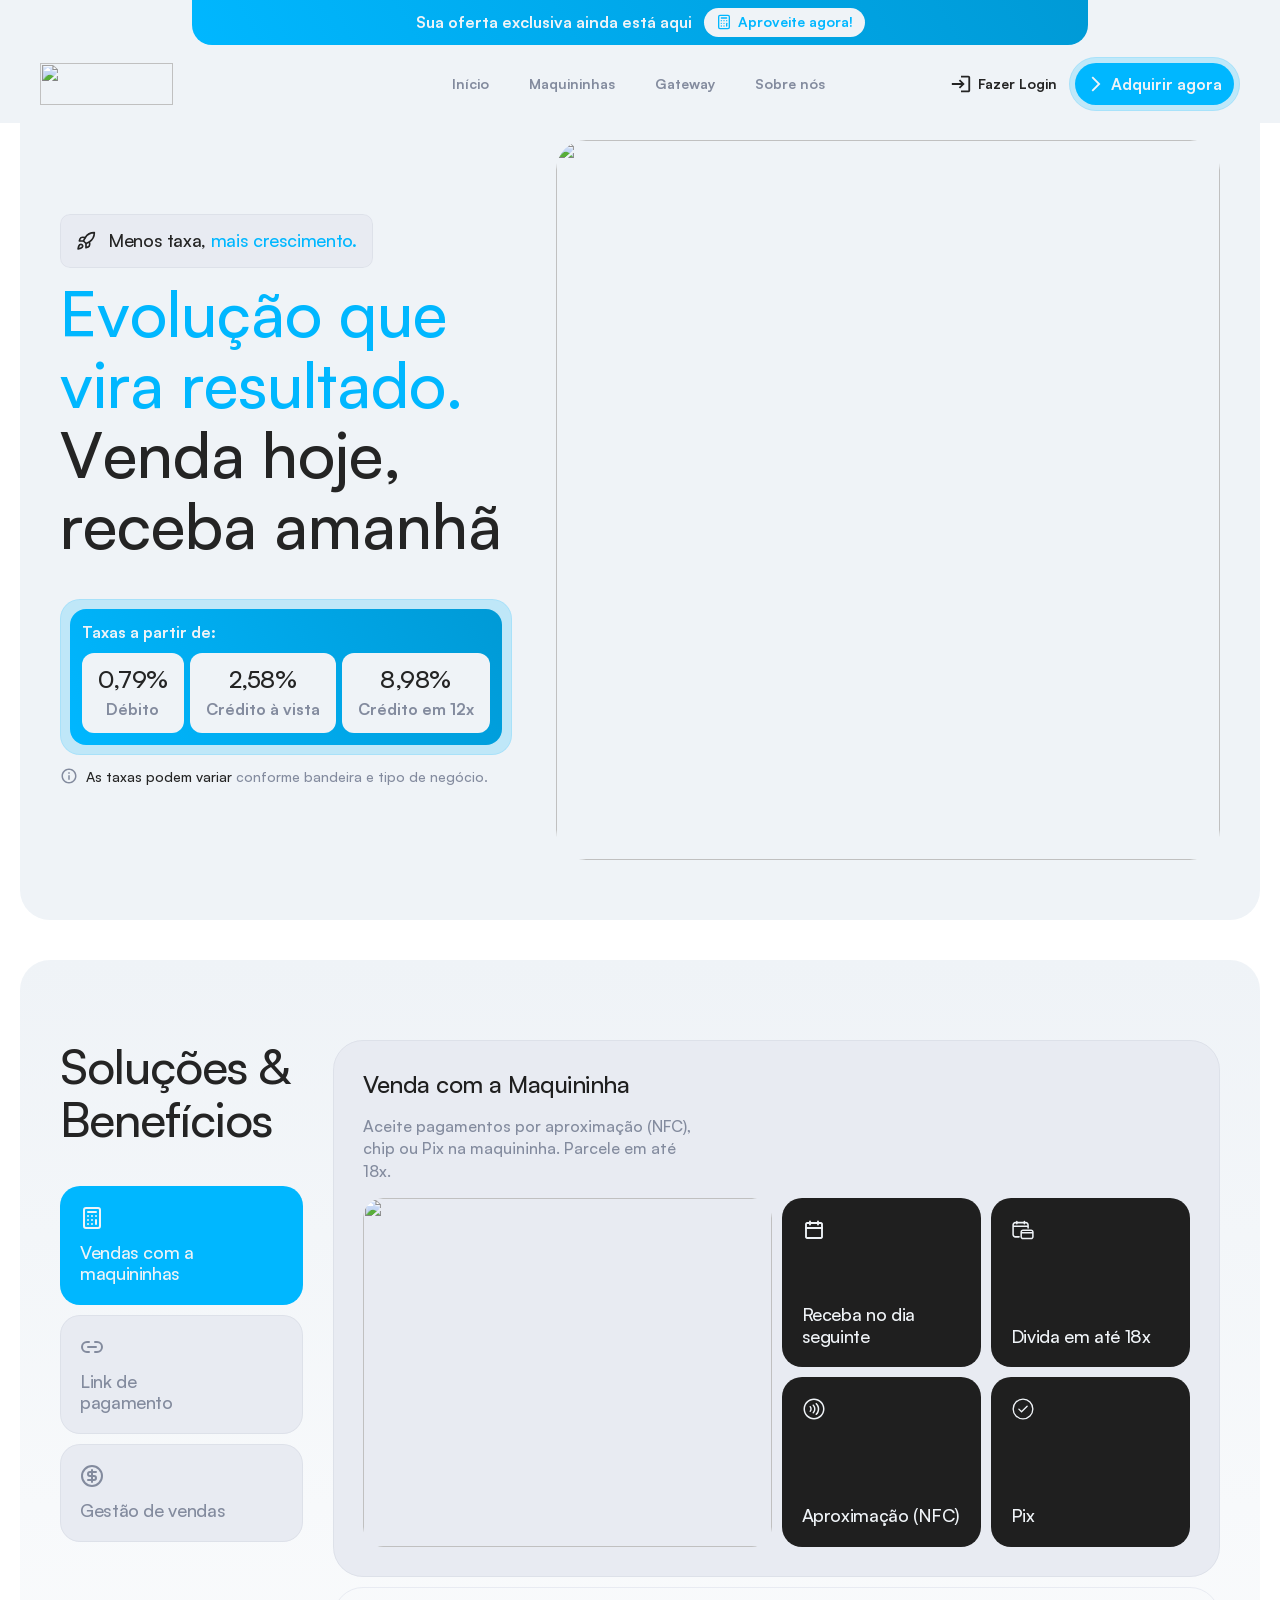
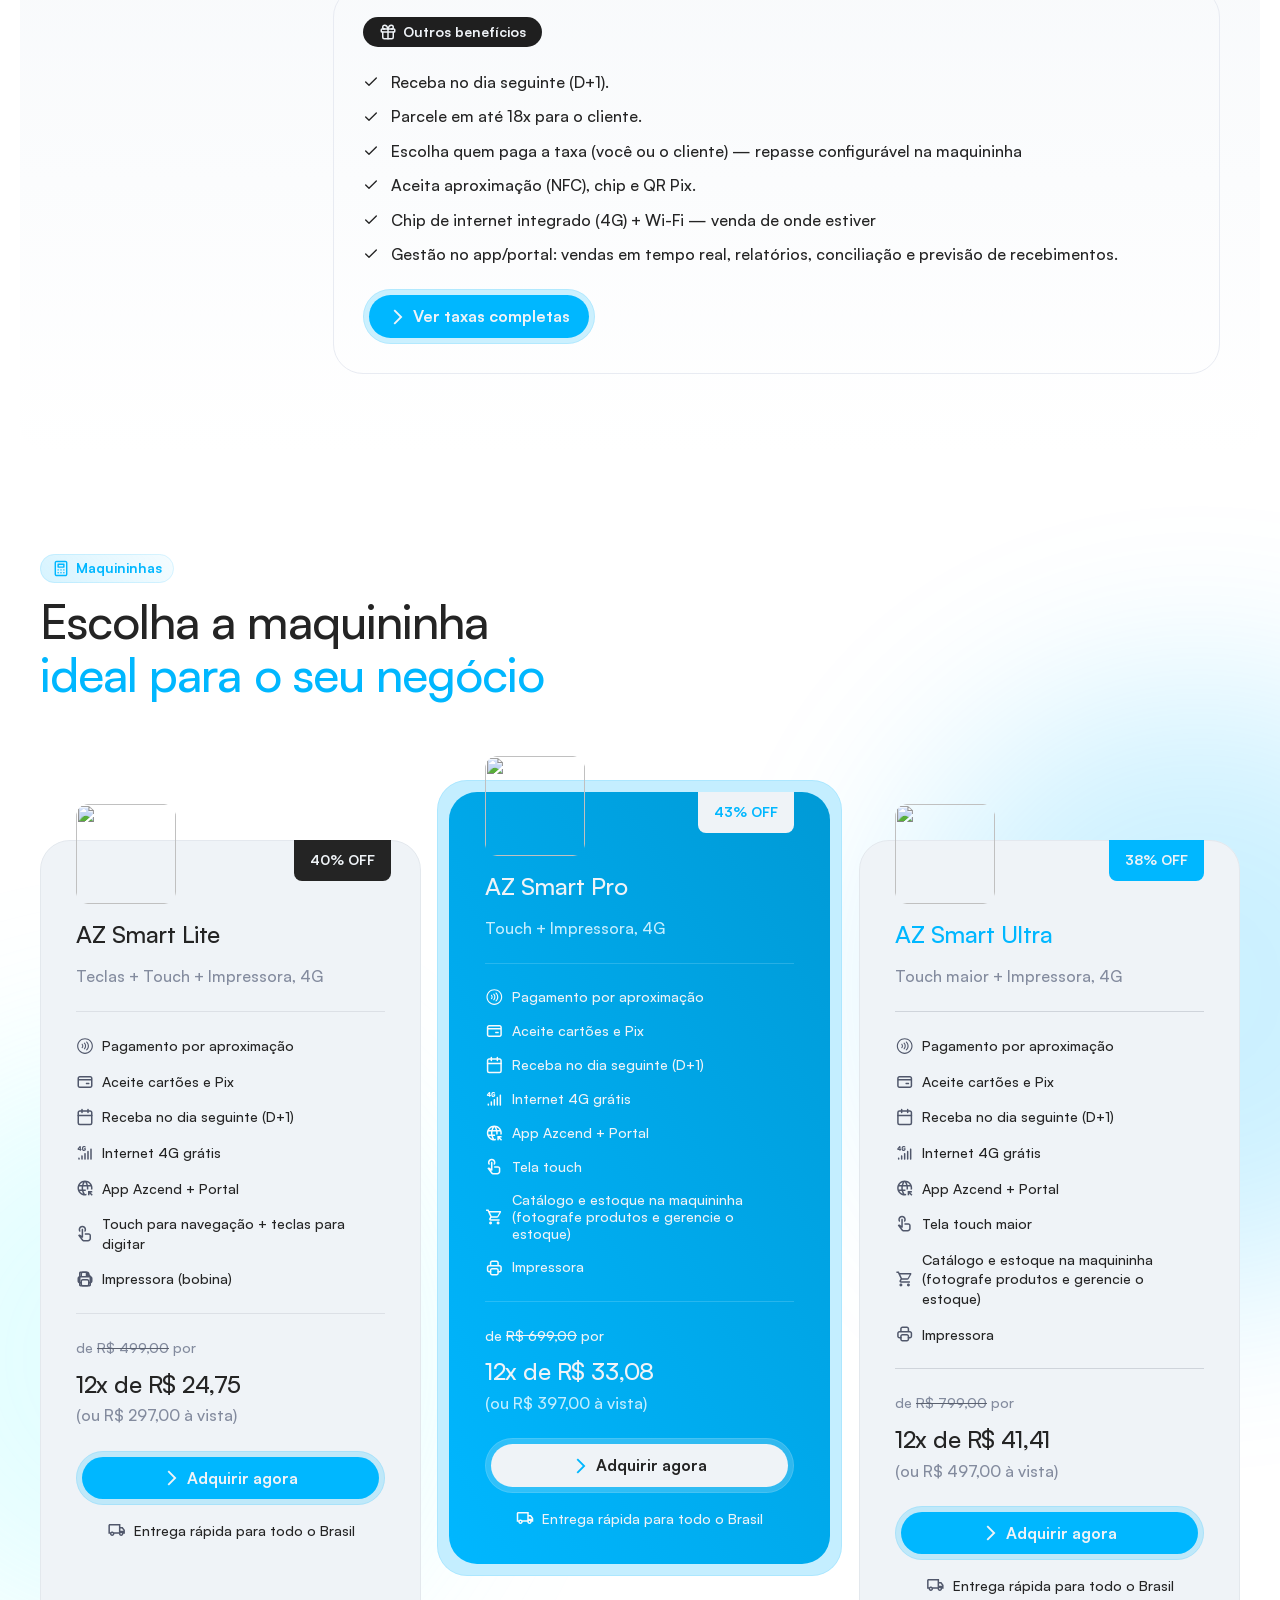
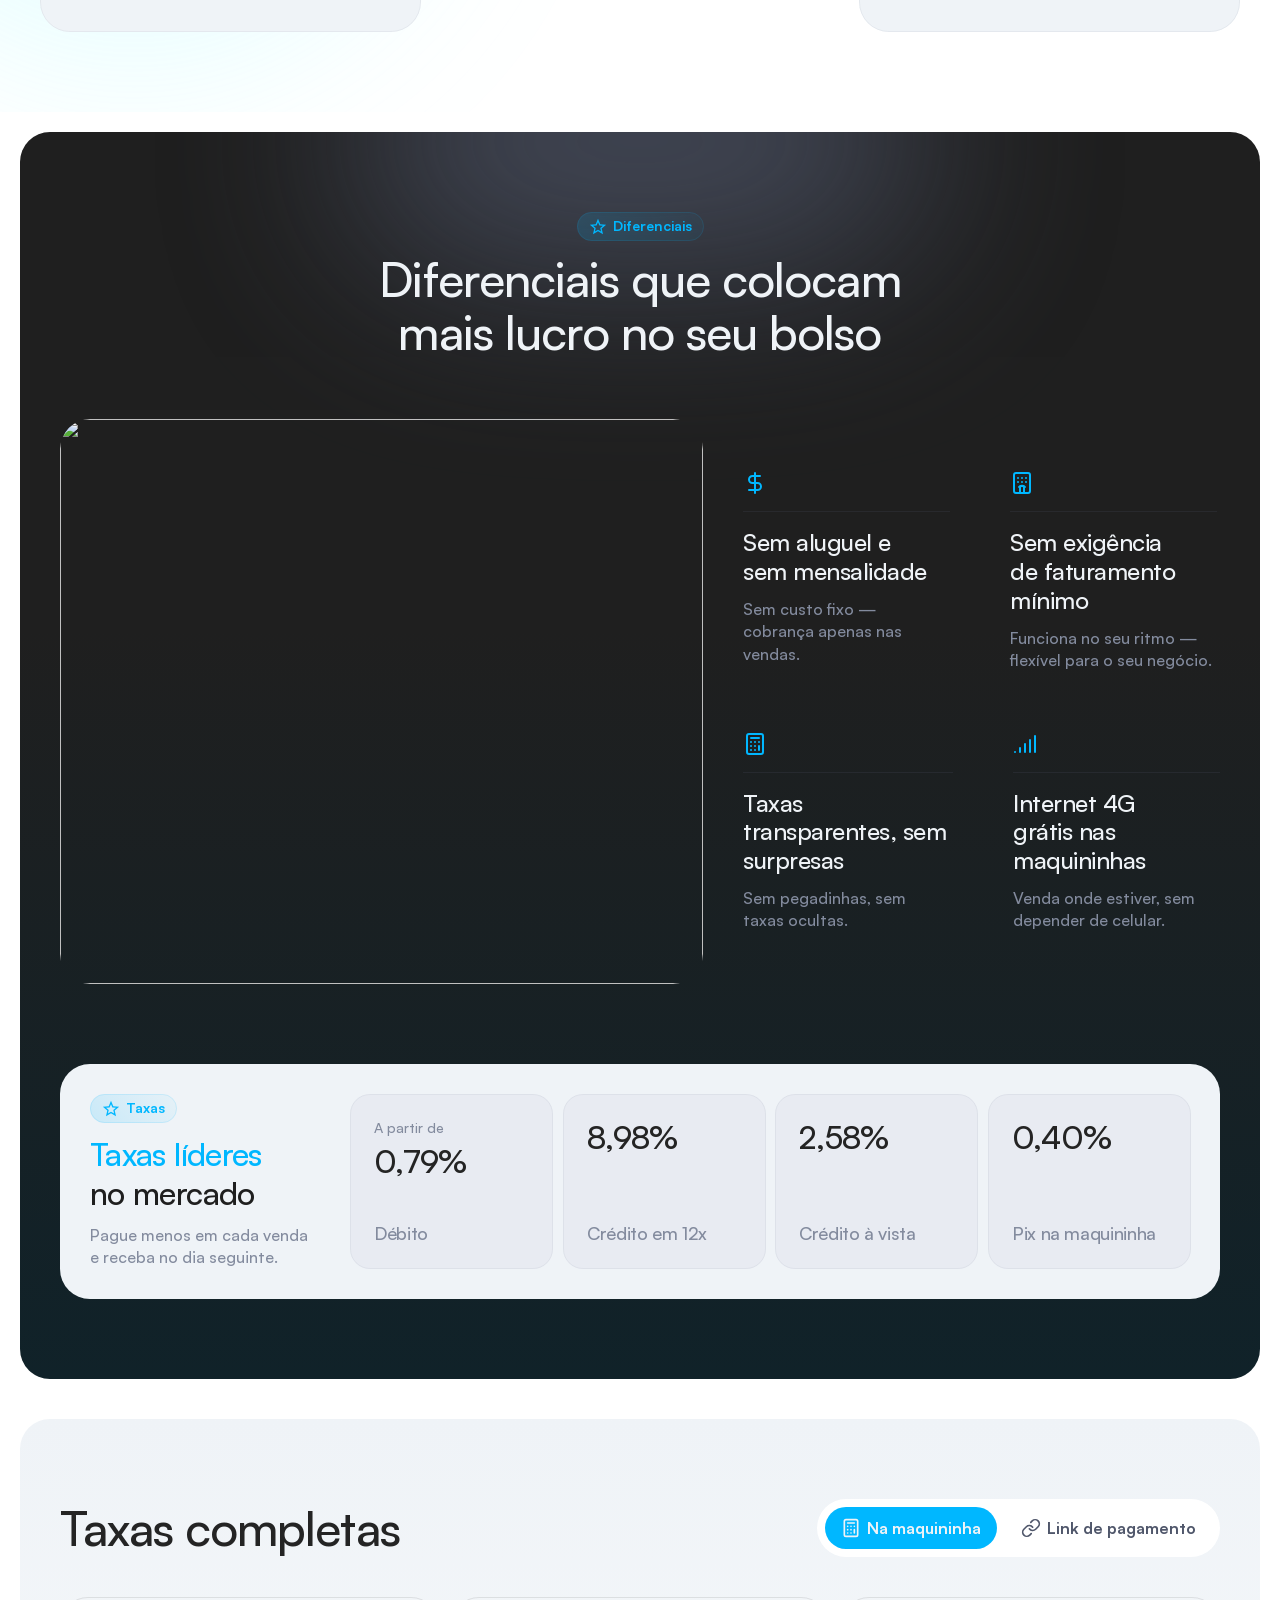
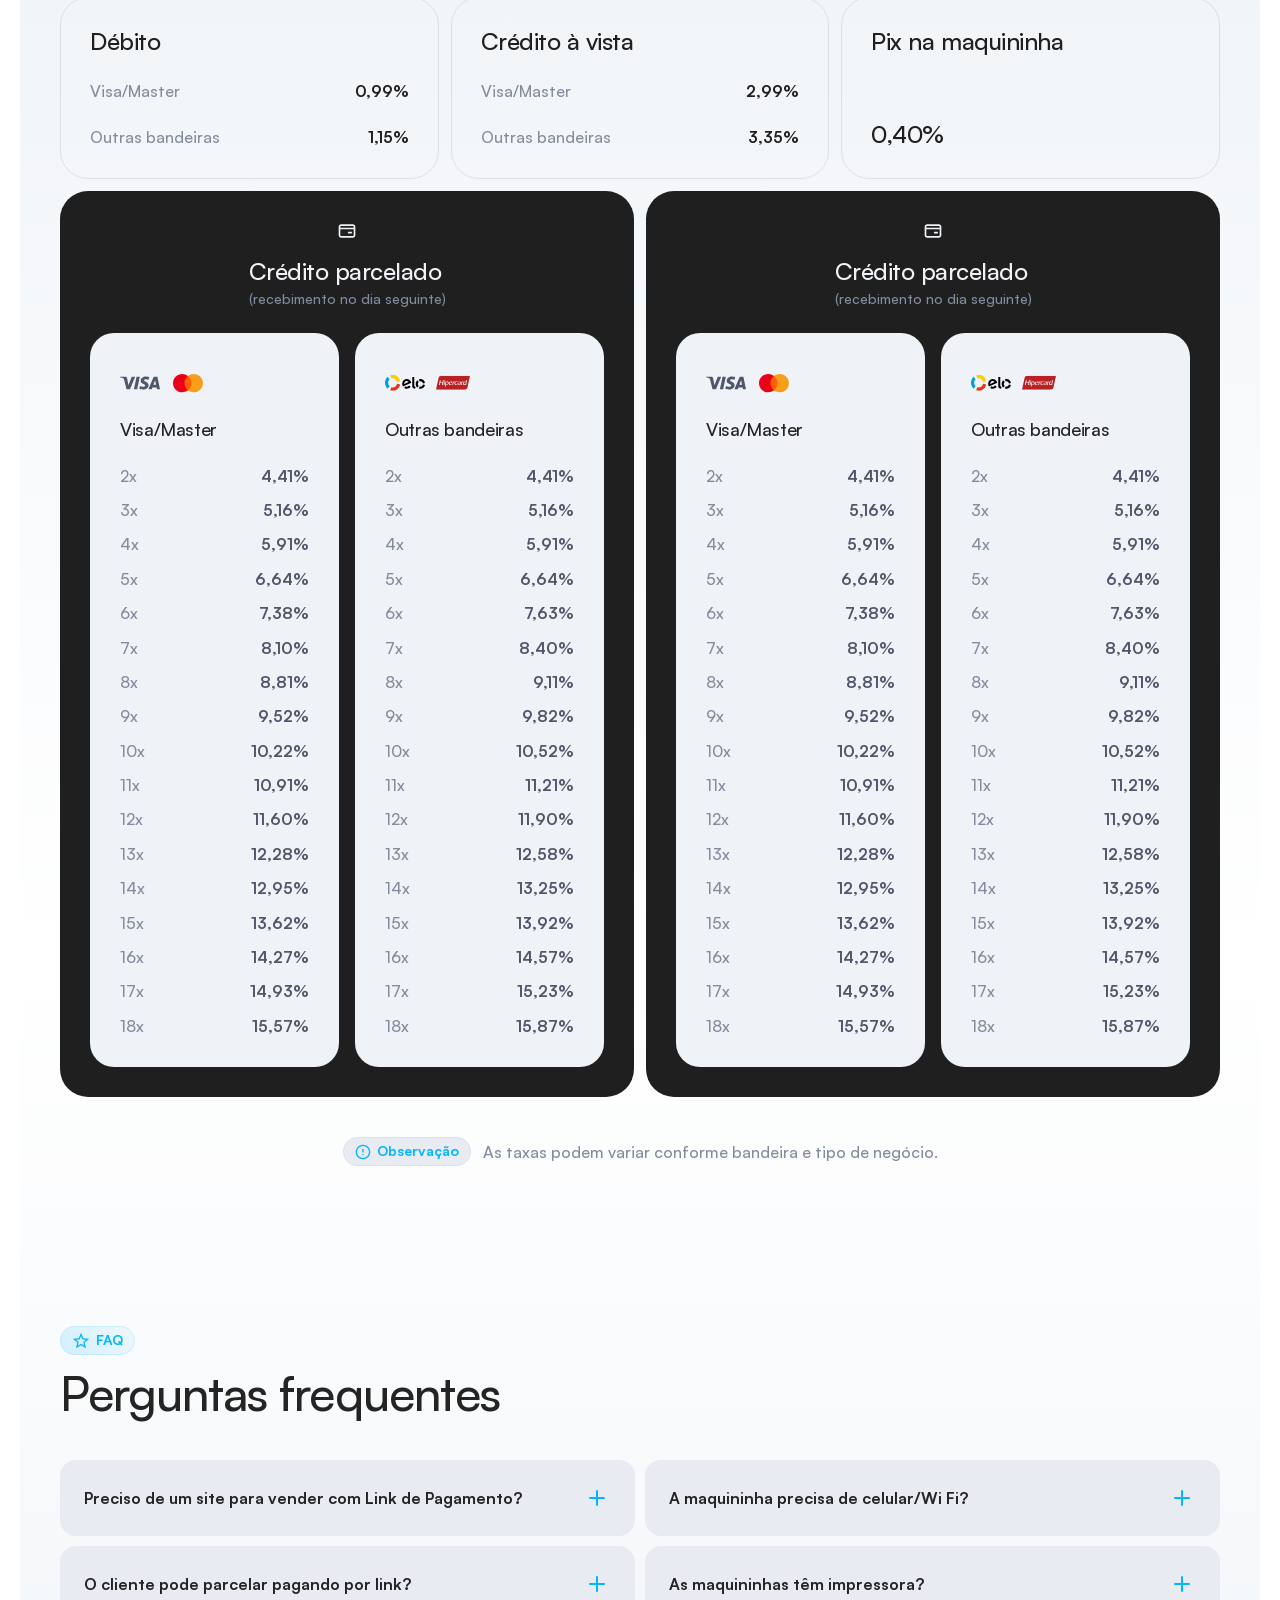
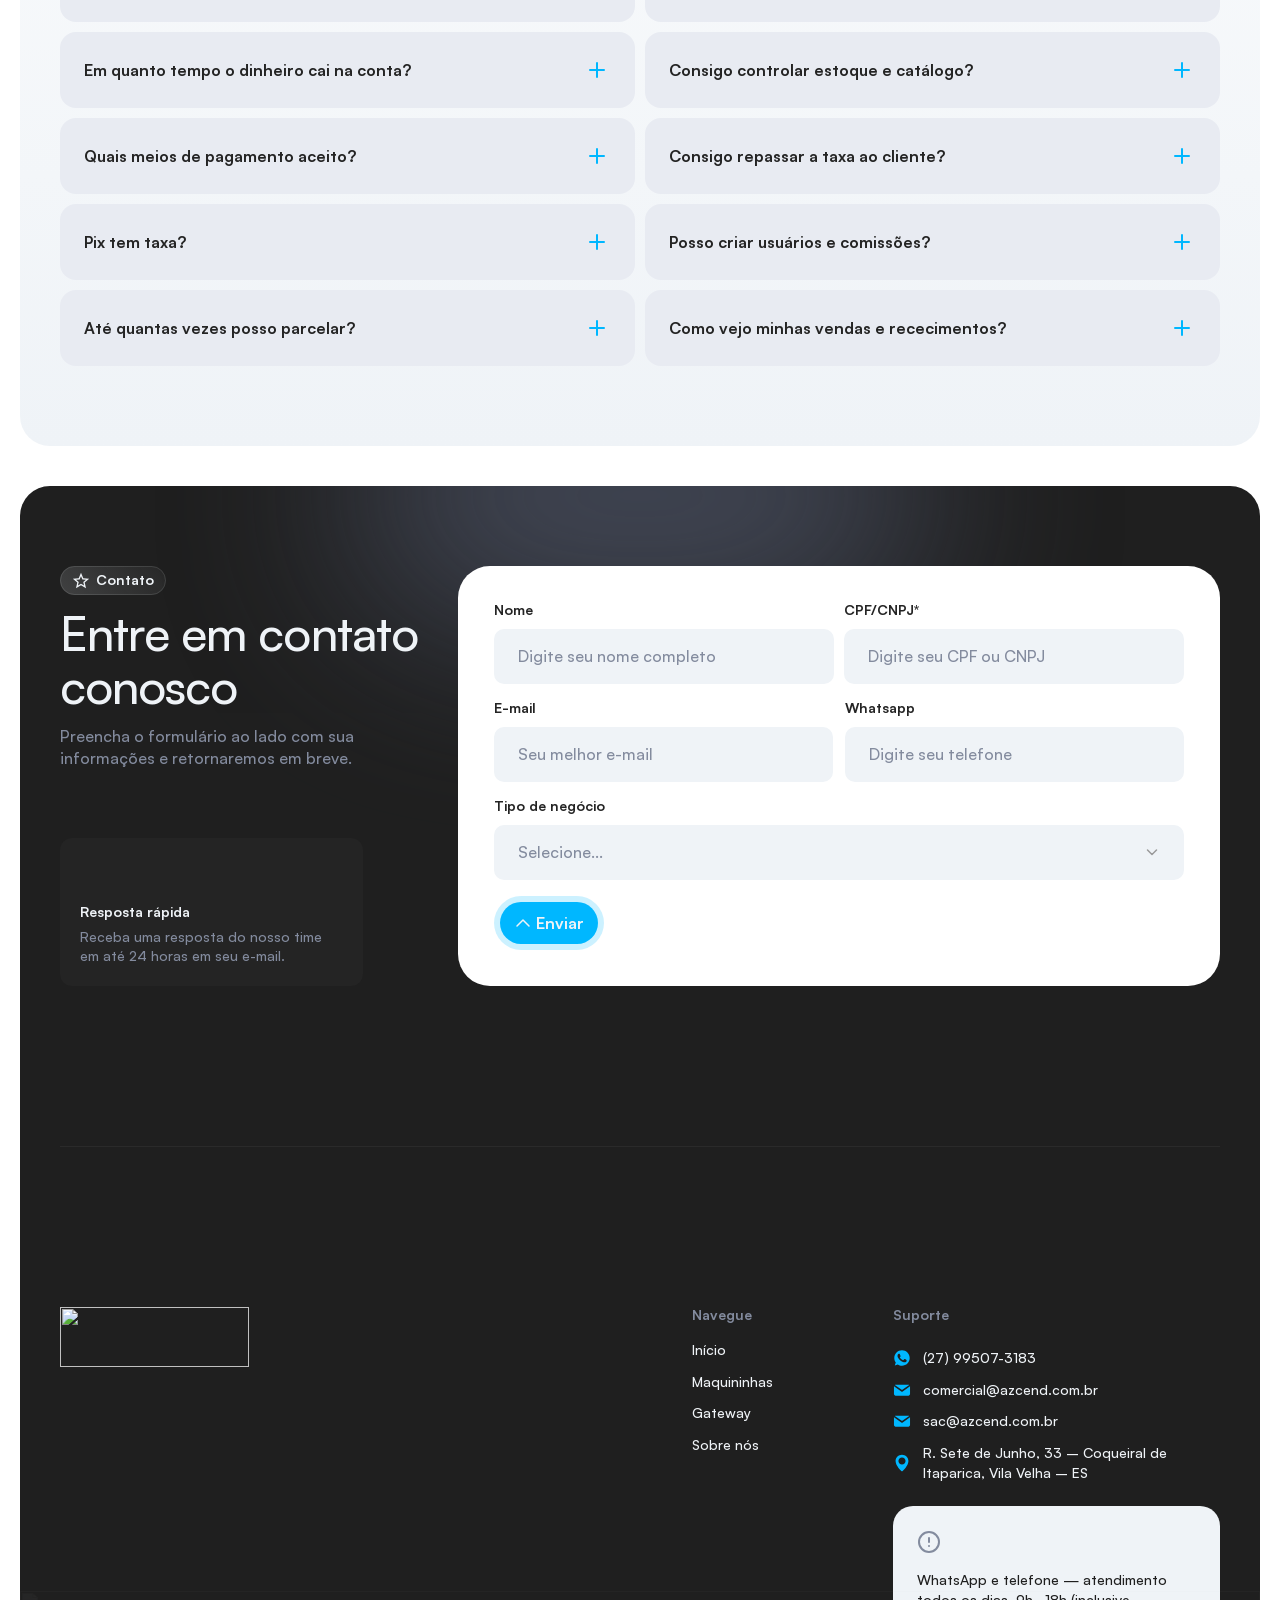
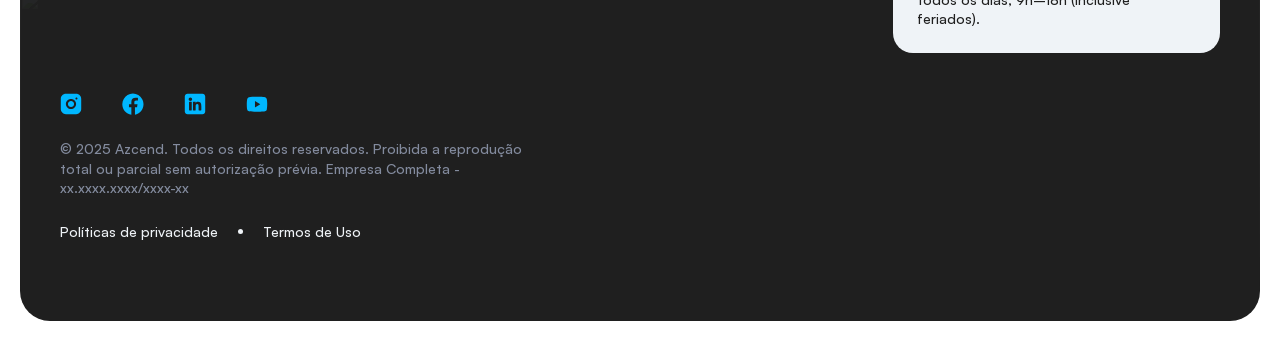
==== index-crm-full.html @ ec7c7096 "add: index-crm-full.html - versão otimizada para CRM (690KB) Remove imagens base64 (placeholders de " ====
<!DOCTYPE html>
<html class="" lang="pt-BR" style="scroll-behavior: auto;"><head>
<meta charset="utf-8"/>

<!-- Start of headStart -->
<!-- End of headStart -->
<meta content="width=device-width, initial-scale=1.0, minimum-scale=1.0" name="viewport"/>
<meta content="Framer e26a126" name="generator"/>
<title>Azcend Pagamentos</title>
<meta content="Tecnologia de pagamentos completa com inovação e eficiência para você ter mais resultado.
Com Azcend sua empresa ascende!" name="description"/>
<meta content="https://framerusercontent.com/sites/y4XsqCykzphGZPXGVgd05/searchIndex-GS5b4914d15U.json" name="framer-search-index"/>
<meta content="https://framerusercontent.com/sites/y4XsqCykzphGZPXGVgd05/searchIndex-zOoycEjHlNSm.json" name="framer-search-index-fallback"/>
<link href="https://magodogpt.github.io/azcend-website/assets/images/8GI50WmomsRP96cEptfiIAF0GQ0_1d09167d423c.png" media="(prefers-color-scheme: light)" rel="icon"/>
<link href="https://magodogpt.github.io/azcend-website/assets/images/8GI50WmomsRP96cEptfiIAF0GQ0_1d09167d423c.png" media="(prefers-color-scheme: dark)" rel="icon"/>
<link href="https://magodogpt.github.io/azcend-website/assets/images/8GI50WmomsRP96cEptfiIAF0GQ0_1d09167d423c.png" rel="apple-touch-icon"/>
<!-- Open Graph / Facebook -->
<meta content="website" property="og:type"/>
<meta content="Azcend Pagamentos" property="og:title"/>
<meta content="Tecnologia de pagamentos completa com inovação e eficiência para você ter mais resultado.
Com Azcend sua empresa ascende!" property="og:description"/>
<meta content="assets/2SR5MfeZv5hS5eW2aihiCd0ZGw4_26cbc15df34c.png" property="og:image"/>
<!-- Twitter -->
<meta content="summary_large_image" name="twitter:card"/>
<meta content="Azcend Pagamentos" name="twitter:title"/>
<meta content="Tecnologia de pagamentos completa com inovação e eficiência para você ter mais resultado.
Com Azcend sua empresa ascende!" name="twitter:description"/>
<meta content="assets/2SR5MfeZv5hS5eW2aihiCd0ZGw4_26cbc15df34c.png" name="twitter:image"/>
<style>/* ================================================================
 * FONTS.CSS - Definicoes de tipografia
 * Familia: Inter (Google Fonts)
 * Formato: WOFF2 (otimizado para web)
 * Pesos carregados: 400 (Regular), 700 (Bold)
 * Obs: Arquivo gerado pelo Framer - os nomes de arquivo contem hash para cache busting
 * ================================================================ */
@font-face { font-family: "Inter"; src: url("https://magodogpt.github.io/azcend-website/assets/fonts/5vvr9Vy74if2I6bQbJvbw7SY1pQ_5f8cf06e1405.woff2"); font-display: swap; font-style: normal; font-weight: 400; unicode-range: U+0460-052F, U+1C80-1C88, U+20B4, U+2DE0-2DFF, U+A640-A69F, U+FE2E-FE2F }
@font-face { font-family: "Inter"; src: url("https://magodogpt.github.io/azcend-website/assets/fonts/EOr0mi4hNtlgWNn9if640EZzXCo_edff10a1b001.woff2"); font-display: swap; font-style: normal; font-weight: 400; unicode-range: U+0301, U+0400-045F, U+0490-0491, U+04B0-04B1, U+2116 }
@font-face { font-family: "Inter"; src: url("https://magodogpt.github.io/azcend-website/assets/fonts/Y9k9QrlZAqio88Klkmbd8VoMQc_b99090d9c1c5.woff2"); font-display: swap; font-style: normal; font-weight: 400; unicode-range: U+1F00-1FFF }
@font-face { font-family: "Inter"; src: url("https://magodogpt.github.io/azcend-website/assets/fonts/OYrD2tBIBPvoJXiIHnLoOXnY9M_a49dcef5466f.woff2"); font-display: swap; font-style: normal; font-weight: 400; unicode-range: U+0370-03FF }
@font-face { font-family: "Inter"; src: url("https://magodogpt.github.io/azcend-website/assets/fonts/JeYwfuaPfZHQhEG8U5gtPDZ7WQ_a428543ca5a6.woff2"); font-display: swap; font-style: normal; font-weight: 400; unicode-range: U+0100-024F, U+0259, U+1E00-1EFF, U+2020, U+20A0-20AB, U+20AD-20CF, U+2113, U+2C60-2C7F, U+A720-A7FF }
@font-face { font-family: "Inter"; src: url("https://magodogpt.github.io/azcend-website/assets/fonts/GrgcKwrN6d3Uz8EwcLHZxwEfC4_4eab013a4d52.woff2"); font-display: swap; font-style: normal; font-weight: 400; unicode-range: U+0000-00FF, U+0131, U+0152-0153, U+02BB-02BC, U+02C6, U+02DA, U+02DC, U+2000-206F, U+2070, U+2074-207E, U+2080-208E, U+20AC, U+2122, U+2191, U+2193, U+2212, U+2215, U+FEFF, U+FFFD }
@font-face { font-family: "Inter"; src: url("https://magodogpt.github.io/azcend-website/assets/fonts/b6Y37FthZeALduNqHicBT6FutY_9265fc7e6089.woff2"); font-display: swap; font-style: normal; font-weight: 400; unicode-range: U+0102-0103, U+0110-0111, U+0128-0129, U+0168-0169, U+01A0-01A1, U+01AF-01B0, U+1EA0-1EF9, U+20AB }
@font-face { font-family: "Satoshi"; src: url("https://magodogpt.github.io/azcend-website/assets/fonts/GHM6WVH6MILNYOOCXHXB5GTSGNTMGX_b4ea55ab000a.woff2"); font-display: swap; font-style: normal; font-weight: 700 }
@font-face { font-family: "Satoshi"; src: url("https://magodogpt.github.io/azcend-website/assets/fonts/J64QX5IPOHK56I2KYUNBQ5M2XWZEYK_85a900ee7a50.woff2"); font-style: normal; font-weight: 900 }
@font-face { font-family: "Satoshi"; src: url("https://magodogpt.github.io/azcend-website/assets/fonts/TCTRLNEXANFIGSFCZTGQL7PZ5362GY_13f2ae469a32.woff2"); font-style: italic; font-weight: 900 }
@font-face { font-family: "Satoshi"; src: url("https://magodogpt.github.io/azcend-website/assets/fonts/BKWEE3VKGTFABE37K2DTH625VUSN2N_c819d608b62f.woff2"); font-display: swap; font-style: italic; font-weight: 700 }
@font-face { font-family: "Satoshi"; src: url("https://magodogpt.github.io/azcend-website/assets/fonts/7AHDUZ4A7LFLVFUIFSARGIWCRQJHIS_e8c682716a00.woff2"); font-display: swap; font-style: normal; font-weight: 500 }
@font-face { font-family: "Satoshi"; src: url("https://magodogpt.github.io/azcend-website/assets/fonts/ZHME2QIRFR7UPJ47NLY27RCAFY44CK_9b0a555b8f04.woff2"); font-display: swap; font-style: italic; font-weight: 500 }
@font-face { font-family: "Inter Placeholder"; src: local("Arial"); ascent-override: 89.79%; descent-override: 22.36%; line-gap-override: 0.00%; size-adjust: 107.89% }
@font-face { font-family: "Satoshi Placeholder"; src: local("Arial"); ascent-override: 102.23%; descent-override: 24.29%; line-gap-override: 10.12%; size-adjust: 98.80% }
</style>
<meta content="max-image-preview:large" name="robots"/><link href="https://azcend.com.br/" rel="canonical"/><meta content="https://azcend.com.br/" property="og:url"/><style>/* ================================================================
 * COMPONENTS.CSS - Estilos dos componentes Framer
 * Contem: reset CSS, variaveis globais, classes dos componentes Framer
 * ATENCAO: Gerado automaticamente pelo Framer. NAO editar manualmente.
 * Para personalizar, use o editor Framer ou sobrescreva via styles.css
 * ================================================================ */
html,body,#main{box-sizing:border-box;margin:0;padding:0}:root{-webkit-font-smoothing:antialiased;-moz-osx-font-smoothing:grayscale}*{box-sizing:border-box;-webkit-font-smoothing:inherit}h1,h2,h3,h4,h5,h6,p,figure{margin:0}body,input,textarea,select,button{font-family:sans-serif;font-size:12px}body{--token-40cf371c-9742-4ba9-a84b-edc498661b44:#131519;--token-ba37f16a-101b-49d9-acd8-0b9e78a309ee:#20242b;--token-bd06a7f0-7a38-431e-bfc9-3720e451a8c4:#323745;--token-3c3f3e27-48bd-422e-b443-c8caf4840f72:#3d4354;--token-c3cfe22a-2aa0-4fc8-a867-13c06ed54dbd:#50576b;--token-8de3a925-172d-4d76-b296-615f28f35bb9:#697289;--token-997c92bb-fa5f-4bcd-a151-672384ed8855:#838b9e;--token-a0072092-6f56-48f5-8a30-e50d215bfec5:#bcc4d4;--token-2c99fcd0-179e-4cf9-9ced-232da239d526:#d9dfe8;--token-344c8d83-5e6e-4bd0-a2b2-cf465c30cc31:#e8ebf2;--token-620ee47d-5784-4f62-8d71-5c188a2bb04f:#eff3f7;--token-16cfeef5-a5c2-4175-886f-a6566a326d28:#f8fafc;--token-78fa98a5-8bb8-4186-a8b0-1db3ea1d630a:#242424;--token-84704248-87be-4dd1-8c1a-8578bb04695e:#00b7ff;--token-4e5d6d54-8bf7-45a5-a0f1-72baf460c8ad:#76f9ff;--token-656e2dd6-383d-4f49-ab0e-b38ea88bd6c1:#97e7ff;--token-520b334c-e254-48b1-8665-fb30d7f59796:#eff3f7;--token-368b8c20-3f28-441a-9424-d43a4d66885e:#242424;--token-393a28fb-e99c-44b9-9dee-c1002f246535:#566075;--token-e849235b-9447-4c69-9d54-f396730cc989:#fff;--token-2fdc9706-f5bf-439a-a678-492f02514c6a:#009ad6;--token-a19733e3-17e8-4134-a6f4-0e96638fdf09:#c4eeff;--token-61e618c3-ba54-478e-a832-ba7910ceb99b:#1f1f1f;--token-c951ba35-3687-4cc8-847f-8a73208ab662:#5a606e;--token-ec13f493-3235-4a3d-b68e-f75b73b2748a:#fff;--token-7420bfe4-2f5b-4475-be2f-af01bc0468b7:#f7faff;--token-1437e299-7438-4b21-9067-2952ac39160b:#1f1f1f;--token-d0892e27-a48c-4381-8400-35ace3d30c3d:#0f0f0f;--token-9589d461-cc1b-43e9-9118-f1139be14c2e:#f3f3f3;--token-e76784a7-beed-469a-af4d-a5d5c096cd67:#d7ff46;--framer-will-change-override:none}@supports (background:-webkit-named-image(i)) and (not (grid-template-rows:subgrid)){body{--framer-will-change-override:transform}}body{--framer-will-change-filter-override:none}@supports (background:-webkit-named-image(i)) and (not (position-area:top right)){body{--framer-will-change-filter-override:filter}}[data-framer-component-type]{position:absolute}[data-framer-component-type=Text]{cursor:inherit}[data-framer-component-text-autosized] *{white-space:pre}[data-framer-component-type=Text]>*{text-align:var(--framer-text-alignment,start)}[data-framer-component-type=Text] span span,[data-framer-component-type=Text] p span,[data-framer-component-type=Text] h1 span,[data-framer-component-type=Text] h2 span,[data-framer-component-type=Text] h3 span,[data-framer-component-type=Text] h4 span,[data-framer-component-type=Text] h5 span,[data-framer-component-type=Text] h6 span{display:block}[data-framer-component-type=Text] span span span,[data-framer-component-type=Text] p span span,[data-framer-component-type=Text] h1 span span,[data-framer-component-type=Text] h2 span span,[data-framer-component-type=Text] h3 span span,[data-framer-component-type=Text] h4 span span,[data-framer-component-type=Text] h5 span span,[data-framer-component-type=Text] h6 span span{display:unset}[data-framer-component-type=Text] div div span,[data-framer-component-type=Text] a div span,[data-framer-component-type=Text] span span span,[data-framer-component-type=Text] p span span,[data-framer-component-type=Text] h1 span span,[data-framer-component-type=Text] h2 span span,[data-framer-component-type=Text] h3 span span,[data-framer-component-type=Text] h4 span span,[data-framer-component-type=Text] h5 span span,[data-framer-component-type=Text] h6 span span,[data-framer-component-type=Text] a{font-family:var(--font-family);font-style:var(--font-style);font-weight:min(calc(var(--framer-font-weight-increase,0) + var(--font-weight,400)),900);color:var(--text-color);letter-spacing:var(--letter-spacing);font-size:var(--font-size);text-transform:var(--text-transform);--text-decoration:var(--framer-text-decoration-style,solid)var(--framer-text-decoration,none)var(--framer-text-decoration-color,currentcolor)var(--framer-text-decoration-thickness,auto);--text-decoration-skip-ink:var(--framer-text-decoration-skip-ink);--text-underline-offset:var(--framer-text-decoration-offset);line-height:var(--line-height);--font-family:var(--framer-font-family);--font-style:var(--framer-font-style);--font-weight:var(--framer-font-weight);--text-color:var(--framer-text-color);--letter-spacing:var(--framer-letter-spacing);--font-size:var(--framer-font-size);--text-transform:var(--framer-text-transform);--line-height:var(--framer-line-height)}[data-framer-component-type=Text] a,[data-framer-component-type=Text] a div span,[data-framer-component-type=Text] a span span span,[data-framer-component-type=Text] a p span span,[data-framer-component-type=Text] a h1 span span,[data-framer-component-type=Text] a h2 span span,[data-framer-component-type=Text] a h3 span span,[data-framer-component-type=Text] a h4 span span,[data-framer-component-type=Text] a h5 span span,[data-framer-component-type=Text] a h6 span span{--font-family:var(--framer-link-font-family,var(--framer-font-family));--font-style:var(--framer-link-font-style,var(--framer-font-style));--font-weight:var(--framer-link-font-weight,var(--framer-font-weight));--text-color:var(--framer-link-text-color,var(--framer-text-color));--font-size:var(--framer-link-font-size,var(--framer-font-size));--text-transform:var(--framer-link-text-transform,var(--framer-text-transform));--text-decoration:var(--framer-link-text-decoration-style,var(--framer-text-decoration-style,solid))var(--framer-link-text-decoration,var(--framer-text-decoration,none))var(--framer-link-text-decoration-color,var(--framer-text-decoration-color,currentcolor))var(--framer-link-text-decoration-thickness,var(--framer-text-decoration-thickness,auto));--text-decoration-skip-ink:var(--framer-link-text-decoration-skip-ink,var(--framer-text-decoration-skip-ink));--text-underline-offset:var(--framer-link-text-decoration-offset,var(--framer-text-decoration-offset))}[data-framer-component-type=Text] a:hover,[data-framer-component-type=Text] a div span:hover,[data-framer-component-type=Text] a span span span:hover,[data-framer-component-type=Text] a p span span:hover,[data-framer-component-type=Text] a h1 span span:hover,[data-framer-component-type=Text] a h2 span span:hover,[data-framer-component-type=Text] a h3 span span:hover,[data-framer-component-type=Text] a h4 span span:hover,[data-framer-component-type=Text] a h5 span span:hover,[data-framer-component-type=Text] a h6 span span:hover{--font-family:var(--framer-link-hover-font-family,var(--framer-link-font-family,var(--framer-font-family)));--font-style:var(--framer-link-hover-font-style,var(--framer-link-font-style,var(--framer-font-style)));--font-weight:var(--framer-link-hover-font-weight,var(--framer-link-font-weight,var(--framer-font-weight)));--text-color:var(--framer-link-hover-text-color,var(--framer-link-text-color,var(--framer-text-color)));--font-size:var(--framer-link-hover-font-size,var(--framer-link-font-size,var(--framer-font-size)));--text-transform:var(--framer-link-hover-text-transform,var(--framer-link-text-transform,var(--framer-text-transform)));--text-decoration:var(--framer-link-hover-text-decoration-style,var(--framer-link-text-decoration-style,var(--framer-text-decoration-style,solid)))var(--framer-link-hover-text-decoration,var(--framer-link-text-decoration,var(--framer-text-decoration,none)))var(--framer-link-hover-text-decoration-color,var(--framer-link-text-decoration-color,var(--framer-text-decoration-color,currentcolor)))var(--framer-link-hover-text-decoration-thickness,var(--framer-link-text-decoration-thickness,var(--framer-text-decoration-thickness,auto)));--text-decoration-skip-ink:var(--framer-link-hover-text-decoration-skip-ink,var(--framer-link-text-decoration-skip-ink,var(--framer-text-decoration-skip-ink)));--text-underline-offset:var(--framer-link-hover-text-decoration-offset,var(--framer-link-text-decoration-offset,var(--framer-text-decoration-offset)))}[data-framer-component-type=Text].isCurrent a,[data-framer-component-type=Text].isCurrent a div span,[data-framer-component-type=Text].isCurrent a span span span,[data-framer-component-type=Text].isCurrent a p span span,[data-framer-component-type=Text].isCurrent a h1 span span,[data-framer-component-type=Text].isCurrent a h2 span span,[data-framer-component-type=Text].isCurrent a h3 span span,[data-framer-component-type=Text].isCurrent a h4 span span,[data-framer-component-type=Text].isCurrent a h5 span span,[data-framer-component-type=Text].isCurrent a h6 span span{--font-family:var(--framer-link-current-font-family,var(--framer-link-font-family,var(--framer-font-family)));--font-style:var(--framer-link-current-font-style,var(--framer-link-font-style,var(--framer-font-style)));--font-weight:var(--framer-link-current-font-weight,var(--framer-link-font-weight,var(--framer-font-weight)));--text-color:var(--framer-link-current-text-color,var(--framer-link-text-color,var(--framer-text-color)));--font-size:var(--framer-link-current-font-size,var(--framer-link-font-size,var(--framer-font-size)));--text-transform:var(--framer-link-current-text-transform,var(--framer-link-text-transform,var(--framer-text-transform)));--text-decoration:var(--framer-link-current-text-decoration-style,var(--framer-link-text-decoration-style,var(--framer-text-decoration-style,solid)))var(--framer-link-current-text-decoration,var(--framer-link-text-decoration,var(--framer-text-decoration,none)))var(--framer-link-current-text-decoration-color,var(--framer-link-text-decoration-color,var(--framer-text-decoration-color,currentcolor)))var(--framer-link-current-text-decoration-thickness,var(--framer-link-text-decoration-thickness,var(--framer-text-decoration-thickness,auto)));--text-decoration-skip-ink:var(--framer-link-current-text-decoration-skip-ink,var(--framer-link-text-decoration-skip-ink,var(--framer-text-decoration-skip-ink)));--text-underline-offset:var(--framer-link-current-text-decoration-offset,var(--framer-link-text-decoration-offset,var(--framer-text-decoration-offset)))}[data-framer-component-type=RichTextContainer]{outline:none;flex-direction:column;flex-shrink:0;justify-content:flex-start;display:flex}p.framer-text,div.framer-text,figure.framer-text,h1.framer-text,h2.framer-text,h3.framer-text,h4.framer-text,h5.framer-text,h6.framer-text,ol.framer-text,ul.framer-text{margin:0;padding:0}p.framer-text,div.framer-text,h1.framer-text,h2.framer-text,h3.framer-text,h4.framer-text,h5.framer-text,h6.framer-text,li.framer-text,ol.framer-text,ul.framer-text,mark.framer-text,span.framer-text:not([data-text-fill]){font-family:var(--framer-blockquote-font-family,var(--framer-font-family,Inter,Inter Placeholder,sans-serif));font-style:var(--framer-blockquote-font-style,var(--framer-font-style,normal));font-weight:var(--framer-blockquote-font-weight,var(--framer-font-weight,400));color:var(--framer-blockquote-text-color,var(--framer-text-color,#000));font-size:calc(var(--framer-blockquote-font-size,var(--framer-font-size,16px))*var(--framer-font-size-scale,1));letter-spacing:var(--framer-blockquote-letter-spacing,var(--framer-letter-spacing,0));text-transform:var(--framer-blockquote-text-transform,var(--framer-text-transform,none));-webkit-text-decoration-line:var(--framer-blockquote-text-decoration,var(--framer-text-decoration,initial));text-decoration-line:var(--framer-blockquote-text-decoration,var(--framer-text-decoration,initial));-webkit-text-decoration-style:var(--framer-blockquote-text-decoration-style,var(--framer-text-decoration-style,initial));text-decoration-style:var(--framer-blockquote-text-decoration-style,var(--framer-text-decoration-style,initial));-webkit-text-decoration-color:var(--framer-blockquote-text-decoration-color,var(--framer-text-decoration-color,initial));text-decoration-color:var(--framer-blockquote-text-decoration-color,var(--framer-text-decoration-color,initial));text-decoration-thickness:var(--framer-blockquote-text-decoration-thickness,var(--framer-text-decoration-thickness,initial));text-decoration-skip-ink:var(--framer-blockquote-text-decoration-skip-ink,var(--framer-text-decoration-skip-ink,initial));text-underline-offset:var(--framer-blockquote-text-decoration-offset,var(--framer-text-decoration-offset,initial));line-height:var(--framer-blockquote-line-height,var(--framer-line-height,1.2em));text-align:var(--framer-blockquote-text-alignment,var(--framer-text-alignment,start));-webkit-text-stroke-width:var(--framer-text-stroke-width,initial);-webkit-text-stroke-color:var(--framer-text-stroke-color,initial);-moz-font-feature-settings:var(--framer-font-open-type-features,initial);-webkit-font-feature-settings:var(--framer-font-open-type-features,initial);font-feature-settings:var(--framer-font-open-type-features,initial);font-variation-settings:var(--framer-font-variation-axes,normal);text-wrap:var(--framer-text-wrap-override,var(--framer-text-wrap))}mark.framer-text,p.framer-text,div.framer-text,h1.framer-text,h2.framer-text,h3.framer-text,h4.framer-text,h5.framer-text,h6.framer-text,li.framer-text,ol.framer-text,ul.framer-text{background-color:var(--framer-blockquote-text-background-color,var(--framer-text-background-color,initial));border-radius:var(--framer-blockquote-text-background-radius,var(--framer-text-background-radius,initial));padding:var(--framer-blockquote-text-background-padding,var(--framer-text-background-padding,initial))}@supports not (color:color(display-p3 1 1 1)){p.framer-text,div.framer-text,h1.framer-text,h2.framer-text,h3.framer-text,h4.framer-text,h5.framer-text,h6.framer-text,li.framer-text,ol.framer-text,ul.framer-text,span.framer-text:not([data-text-fill]){color:var(--framer-blockquote-text-color-rgb,var(--framer-blockquote-text-color,var(--framer-text-color-rgb,var(--framer-text-color,#000))));-webkit-text-stroke-color:var(--framer-text-stroke-color-rgb,var(--framer-text-stroke-color,initial))}mark.framer-text{background-color:var(--framer-blockquote-text-background-color-rgb,var(--framer-blockquote-text-background-color,var(--framer-text-background-color-rgb,var(--framer-text-background-color,initial))))}}.framer-fit-text .framer-text{white-space:nowrap;white-space-collapse:preserve}strong.framer-text{font-family:var(--framer-blockquote-font-family-bold,var(--framer-font-family-bold));font-style:var(--framer-blockquote-font-style-bold,var(--framer-font-style-bold));font-weight:var(--framer-blockquote-font-weight-bold,var(--framer-font-weight-bold,bolder));font-variation-settings:var(--framer-blockquote-font-variation-axes-bold,var(--framer-font-variation-axes-bold))}em.framer-text{font-family:var(--framer-blockquote-font-family-italic,var(--framer-font-family-italic));font-style:var(--framer-blockquote-font-style-italic,var(--framer-font-style-italic,italic));font-weight:var(--framer-blockquote-font-weight-italic,var(--framer-font-weight-italic));font-variation-settings:var(--framer-blockquote-font-variation-axes-italic,var(--framer-font-variation-axes-italic))}em.framer-text>strong.framer-text{font-family:var(--framer-blockquote-font-family-bold-italic,var(--framer-font-family-bold-italic));font-style:var(--framer-blockquote-font-style-bold-italic,var(--framer-font-style-bold-italic,italic));font-weight:var(--framer-blockquote-font-weight-bold-italic,var(--framer-font-weight-bold-italic,bolder));font-variation-settings:var(--framer-blockquote-font-variation-axes-bold-italic,var(--framer-font-variation-axes-bold-italic))}p.framer-text:not(:first-child),div.framer-text:not(:first-child),h1.framer-text:not(:first-child),h2.framer-text:not(:first-child),h3.framer-text:not(:first-child),h4.framer-text:not(:first-child),h5.framer-text:not(:first-child),h6.framer-text:not(:first-child),ol.framer-text:not(:first-child),ul.framer-text:not(:first-child),blockquote.framer-text:not(:first-child),table.framer-text:not(:first-child),figure.framer-text:not(:first-child),.framer-image.framer-text:not(:first-child){margin-top:var(--framer-blockquote-paragraph-spacing,var(--framer-paragraph-spacing,0))}li.framer-text>ul.framer-text:nth-child(2),li.framer-text>ol.framer-text:nth-child(2){margin-top:0}.framer-text[data-text-fill]{-webkit-text-fill-color:transparent;padding:max(0em,calc(calc(1.3em - var(--framer-blockquote-line-height,var(--framer-line-height,1.3em)))/2));margin:min(0em,calc(calc(1.3em - var(--framer-blockquote-line-height,var(--framer-line-height,1.3em)))/-2));-webkit-background-clip:text;background-clip:text;display:inline-block}code.framer-text,code.framer-text span.framer-text:not([data-text-fill]){font-family:var(--framer-code-font-family,var(--framer-font-family,Inter,Inter Placeholder,sans-serif));font-style:var(--framer-blockquote-font-style,var(--framer-code-font-style,var(--framer-font-style,normal)));font-weight:var(--framer-blockquote-font-weight,var(--framer-code-font-weight,var(--framer-font-weight,400)));color:var(--framer-blockquote-text-color,var(--framer-code-text-color,var(--framer-text-color,#000)));font-size:calc(var(--framer-blockquote-font-size,var(--framer-font-size,16px))*var(--framer-font-size-scale,1));letter-spacing:var(--framer-blockquote-letter-spacing,var(--framer-letter-spacing,0));line-height:var(--framer-blockquote-line-height,var(--framer-line-height,1.2em))}@supports not (color:color(display-p3 1 1 1)){code.framer-text,code.framer-text span.framer-text:not([data-text-fill]){color:var(--framer-blockquote-text-color-rgb,var(--framer-blockquote-text-color,var(--framer-code-text-color-rgb,var(--framer-code-text-color,var(--framer-text-color-rgb,var(--framer-text-color,#000))))))}}blockquote.framer-text{unicode-bidi:initial;margin-block-start:initial;margin-block-end:initial;margin-inline-start:initial;margin-inline-end:initial}a.framer-text,a.framer-text span.framer-text:not([data-text-fill]),span.framer-text[data-nested-link],span.framer-text[data-nested-link] span.framer-text:not([data-text-fill]){color:inherit;font-family:var(--framer-blockquote-font-family,var(--framer-link-font-family,var(--framer-font-family,Inter,Inter Placeholder,sans-serif)));font-style:var(--framer-blockquote-font-style,var(--framer-link-font-style,var(--framer-font-style,normal)));font-weight:var(--framer-blockquote-font-weight,var(--framer-link-font-weight,var(--framer-font-weight,400)));font-size:calc(var(--framer-blockquote-font-size,var(--framer-font-size,16px))*var(--framer-font-size-scale,1));text-transform:var(--framer-blockquote-text-transform,var(--framer-link-text-transform,var(--framer-text-transform,none)));cursor:var(--framer-custom-cursors,pointer);background-color:initial;border-radius:var(--framer-link-text-background-radius,initial);padding:var(--framer-link-text-background-padding,initial)}a.framer-text,span.framer-text[data-nested-link]{color:var(--framer-blockquote-text-color,var(--framer-link-text-color,var(--framer-text-color,#000)));-webkit-text-decoration-line:var(--framer-blockquote-text-decoration,var(--framer-link-text-decoration,var(--framer-text-decoration,initial)));text-decoration-line:var(--framer-blockquote-text-decoration,var(--framer-link-text-decoration,var(--framer-text-decoration,initial)));-webkit-text-decoration-style:var(--framer-blockquote-text-decoration-style,var(--framer-link-text-decoration-style,var(--framer-text-decoration-style,initial)));text-decoration-style:var(--framer-blockquote-text-decoration-style,var(--framer-link-text-decoration-style,var(--framer-text-decoration-style,initial)));-webkit-text-decoration-color:var(--framer-blockquote-text-decoration-color,var(--framer-link-text-decoration-color,var(--framer-text-decoration-color,initial)));text-decoration-color:var(--framer-blockquote-text-decoration-color,var(--framer-link-text-decoration-color,var(--framer-text-decoration-color,initial)));text-decoration-thickness:var(--framer-blockquote-text-decoration-thickness,var(--framer-link-text-decoration-thickness,var(--framer-text-decoration-thickness,initial)));text-decoration-skip-ink:var(--framer-blockquote-text-decoration-skip-ink,var(--framer-link-text-decoration-skip-ink,var(--framer-text-decoration-skip-ink,initial)));text-underline-offset:var(--framer-blockquote-text-decoration-offset,var(--framer-link-text-decoration-offset,var(--framer-text-decoration-offset,initial)));background-color:var(--framer-link-text-background-color,initial)}@supports not (color:color(display-p3 1 1 1)){a.framer-text,span.framer-text[data-nested-link]{color:var(--framer-blockquote-text-color-rgb,var(--framer-blockquote-text-color,var(--framer-link-text-color-rgb,var(--framer-link-text-color,var(--framer-text-color-rgb,var(--framer-text-color,#000))))));background-color:var(--framer-link-text-background-color-rgb,var(--framer-link-text-background-color,initial));-webkit-text-decoration-color:var(--framer-link-text-decoration-color-rgb,var(--framer-link-text-decoration-color,var(--framer-text-decoration-color-rgb,var(--framer-text-decoration-color,currentcolor))));text-decoration-color:var(--framer-link-text-decoration-color-rgb,var(--framer-link-text-decoration-color,var(--framer-text-decoration-color-rgb,var(--framer-text-decoration-color,currentcolor))))}}code.framer-text a.framer-text,code.framer-text a.framer-text span.framer-text:not([data-text-fill]),code.framer-text span.framer-text[data-nested-link],code.framer-text span.framer-text[data-nested-link] span.framer-text:not([data-text-fill]){font-family:var(--framer-code-font-family,var(--framer-font-family,Inter,Inter Placeholder,sans-serif));font-style:var(--framer-blockquote-font-style,var(--framer-code-font-style,var(--framer-font-style,normal)));font-weight:var(--framer-blockquote-font-weight,var(--framer-code-font-weight,var(--framer-font-weight,400)));color:inherit;font-size:calc(var(--framer-blockquote-font-size,var(--framer-font-size,16px))*var(--framer-font-size-scale,1))}code.framer-text a.framer-text,code.framer-text span.framer-text[data-nested-link]{color:var(--framer-blockquote-text-color,var(--framer-link-text-color,var(--framer-code-text-color,var(--framer-text-color,#000))))}@supports not (color:color(display-p3 1 1 1)){code.framer-text a.framer-text,code.framer-text a.framer-text span.framer-text:not([data-text-fill]),code.framer-text span.framer-text[data-nested-link],code.framer-text span.framer-text[data-nested-link] span.framer-text:not([data-text-fill]){color:var(--framer-blockquote-text-color-rgb,var(--framer-blockquote-text-color,var(--framer-link-text-color-rgb,var(--framer-link-text-color,var(--framer-code-text-color-rgb,var(--framer-code-text-color,var(--framer-text-color-rgb,var(--framer-text-color,#000))))))))}}a.framer-text:hover,a.framer-text:hover span.framer-text:not([data-text-fill]),span.framer-text[data-nested-link]:hover,span.framer-text[data-nested-link]:hover span.framer-text:not([data-text-fill]){font-family:var(--framer-link-hover-font-family,var(--framer-blockquote-font-family,var(--framer-link-font-family,var(--framer-font-family,Inter,Inter Placeholder,sans-serif))));font-style:var(--framer-link-hover-font-style,var(--framer-blockquote-font-style,var(--framer-link-font-style,var(--framer-font-style,normal))));font-weight:var(--framer-link-hover-font-weight,var(--framer-blockquote-font-weight,var(--framer-link-font-weight,var(--framer-font-weight,400))));font-size:calc(var(--framer-link-hover-font-size,var(--framer-blockquote-font-size,var(--framer-font-size,16px)))*var(--framer-font-size-scale,1));text-transform:var(--framer-link-hover-text-transform,var(--framer-blockquote-text-transform,var(--framer-link-text-transform,var(--framer-text-transform,none))));border-radius:var(--framer-link-hover-text-background-radius,var(--framer-link-text-background-radius,var(--framer-text-background-radius,initial)));padding:var(--framer-link-hover-text-background-padding,var(--framer-link-text-background-padding,var(--framer-text-background-padding,initial)))}a.framer-text:hover,span.framer-text[data-nested-link]:hover{color:var(--framer-link-hover-text-color,var(--framer-blockquote-text-color,var(--framer-link-text-color,var(--framer-text-color,#000))));-webkit-text-decoration-line:var(--framer-link-hover-text-decoration,var(--framer-blockquote-text-decoration,var(--framer-link-text-decoration,var(--framer-text-decoration,initial))));text-decoration-line:var(--framer-link-hover-text-decoration,var(--framer-blockquote-text-decoration,var(--framer-link-text-decoration,var(--framer-text-decoration,initial))));-webkit-text-decoration-style:var(--framer-link-hover-text-decoration-style,var(--framer-blockquote-text-decoration-style,var(--framer-link-text-decoration-style,var(--framer-text-decoration-style,initial))));text-decoration-style:var(--framer-link-hover-text-decoration-style,var(--framer-blockquote-text-decoration-style,var(--framer-link-text-decoration-style,var(--framer-text-decoration-style,initial))));-webkit-text-decoration-color:var(--framer-link-hover-text-decoration-color,var(--framer-blockquote-text-decoration-color,var(--framer-link-text-decoration-color,var(--framer-text-decoration-color,initial))));text-decoration-color:var(--framer-link-hover-text-decoration-color,var(--framer-blockquote-text-decoration-color,var(--framer-link-text-decoration-color,var(--framer-text-decoration-color,initial))));text-decoration-thickness:var(--framer-link-hover-text-decoration-thickness,var(--framer-blockquote-text-decoration-thickness,var(--framer-link-text-decoration-thickness,var(--framer-text-decoration-thickness,initial))));text-decoration-skip-ink:var(--framer-link-hover-text-decoration-skip-ink,var(--framer-blockquote-text-decoration-skip-ink,var(--framer-link-text-decoration-skip-ink,var(--framer-text-decoration-skip-ink,initial))));text-underline-offset:var(--framer-link-hover-text-decoration-offset,var(--framer-blockquote-text-decoration-offset,var(--framer-link-text-decoration-offset,var(--framer-text-decoration-offset,initial))));background-color:var(--framer-link-hover-text-background-color,var(--framer-link-text-background-color,var(--framer-text-background-color,initial)))}@supports not (color:color(display-p3 1 1 1)){a.framer-text:hover,span.framer-text[data-nested-link]:hover{color:var(--framer-link-hover-text-color-rgb,var(--framer-link-hover-text-color,var(--framer-blockquote-text-color-rgb,var(--framer-blockquote-text-color,var(--framer-link-text-color-rgb,var(--framer-link-text-color,var(--framer-text-color-rgb,var(--framer-text-color,#000))))))));background-color:var(--framer-link-hover-text-background-color-rgb,var(--framer-link-hover-text-background-color,var(--framer-link-text-background-color-rgb,var(--framer-link-text-background-color,var(--framer-text-background-color-rgb,var(--framer-text-background-color,initial))))));-webkit-text-decoration-color:var(--framer-link-hover-text-decoration-color-rgb,var(--framer-link-hover-text-decoration-color,var(--framer-link-text-decoration-color-rgb,var(--framer-link-text-decoration-color,var(--framer-text-decoration-color-rgb,var(--framer-text-decoration-color,currentcolor))))));text-decoration-color:var(--framer-link-hover-text-decoration-color-rgb,var(--framer-link-hover-text-decoration-color,var(--framer-link-text-decoration-color-rgb,var(--framer-link-text-decoration-color,var(--framer-text-decoration-color-rgb,var(--framer-text-decoration-color,currentcolor))))))}}code.framer-text a.framer-text:hover,code.framer-text span.framer-text[data-nested-link]:hover{color:var(--framer-link-hover-text-color,var(--framer-blockquote-text-color,var(--framer-link-text-color,var(--framer-code-text-color,var(--framer-text-color,#000)))))}@supports not (color:color(display-p3 1 1 1)){code.framer-text a.framer-text:hover,code.framer-text span.framer-text[data-nested-link]:hover{color:var(--framer-link-hover-text-color-rgb,var(--framer-link-hover-text-color,var(--framer-blockquote-text-color-rgb,var(--framer-blockquote-text-color,var(--framer-link-text-color-rgb,var(--framer-link-text-color,var(--framer-code-text-color-rgb,var(--framer-code-text-color,var(--framer-text-color-rgb,var(--framer-text-color,#000))))))))))}}a.framer-text[data-framer-page-link-current],a.framer-text[data-framer-page-link-current] span.framer-text:not([data-text-fill]),span.framer-text[data-framer-page-link-current],span.framer-text[data-framer-page-link-current] span.framer-text:not([data-text-fill]){font-family:var(--framer-link-current-font-family,var(--framer-link-font-family,var(--framer-font-family,Inter,Inter Placeholder,sans-serif)));font-style:var(--framer-link-current-font-style,var(--framer-link-font-style,var(--framer-font-style,normal)));font-weight:var(--framer-link-current-font-weight,var(--framer-link-font-weight,var(--framer-font-weight,400)));font-size:calc(var(--framer-link-current-font-size,var(--framer-link-font-size,var(--framer-font-size,16px)))*var(--framer-font-size-scale,1));text-transform:var(--framer-link-current-text-transform,var(--framer-link-text-transform,var(--framer-text-transform,none)));border-radius:var(--framer-link-current-text-background-radius,var(--framer-link-text-background-radius,initial));padding:var(--framer-link-current-text-background-padding,var(--framer-link-text-background-padding,initial))}a.framer-text[data-framer-page-link-current],span.framer-text[data-framer-page-link-current]{color:var(--framer-link-current-text-color,var(--framer-link-text-color,var(--framer-text-color,#000)));-webkit-text-decoration-line:var(--framer-link-current-text-decoration,var(--framer-link-text-decoration,var(--framer-text-decoration,initial)));text-decoration-line:var(--framer-link-current-text-decoration,var(--framer-link-text-decoration,var(--framer-text-decoration,initial)));-webkit-text-decoration-style:var(--framer-link-current-text-decoration-style,var(--framer-link-text-decoration-style,var(--framer-text-decoration-style,initial)));text-decoration-style:var(--framer-link-current-text-decoration-style,var(--framer-link-text-decoration-style,var(--framer-text-decoration-style,initial)));-webkit-text-decoration-color:var(--framer-link-current-text-decoration-color,var(--framer-link-text-decoration-color,var(--framer-text-decoration-color,initial)));text-decoration-color:var(--framer-link-current-text-decoration-color,var(--framer-link-text-decoration-color,var(--framer-text-decoration-color,initial)));text-decoration-thickness:var(--framer-link-current-text-decoration-thickness,var(--framer-link-text-decoration-thickness,var(--framer-text-decoration-thickness,initial)));text-decoration-skip-ink:var(--framer-link-current-text-decoration-skip-ink,var(--framer-link-text-decoration-skip-ink,var(--framer-text-decoration-skip-ink,initial)));text-underline-offset:var(--framer-link-current-text-decoration-offset,var(--framer-link-text-decoration-offset,var(--framer-text-decoration-offset,initial)));background-color:var(--framer-link-current-text-background-color,var(--framer-link-text-background-color,var(--framer-text-background-color,initial)))}@supports not (color:color(display-p3 1 1 1)){a.framer-text[data-framer-page-link-current],span.framer-text[data-framer-page-link-current]{color:var(--framer-link-current-text-color-rgb,var(--framer-link-current-text-color,var(--framer-link-text-color-rgb,var(--framer-link-text-color,var(--framer-text-color-rgb,var(--framer-text-color,#000))))));background-color:var(--framer-link-current-text-background-color-rgb,var(--framer-link-current-text-background-color,var(--framer-link-text-background-color-rgb,var(--framer-link-text-background-color,var(--framer-text-background-color-rgb,var(--framer-text-background-color,initial))))));-webkit-text-decoration-color:var(--framer-link-current-text-decoration-color-rgb,var(--framer-link-current-text-decoration-color,var(--framer-link-text-decoration-color-rgb,var(--framer-link-text-decoration-color,var(--framer-text-decoration-color-rgb,var(--framer-text-decoration-color,currentcolor))))));text-decoration-color:var(--framer-link-current-text-decoration-color-rgb,var(--framer-link-current-text-decoration-color,var(--framer-link-text-decoration-color-rgb,var(--framer-link-text-decoration-color,var(--framer-text-decoration-color-rgb,var(--framer-text-decoration-color,currentcolor))))))}}code.framer-text a.framer-text[data-framer-page-link-current],code.framer-text a.framer-text[data-framer-page-link-current] span.framer-text:not([data-text-fill]),code.framer-text span.framer-text[data-framer-page-link-current],code.framer-text span.framer-text[data-framer-page-link-current] span.framer-text:not([data-text-fill]){font-family:var(--framer-code-font-family,var(--framer-font-family,Inter,Inter Placeholder,sans-serif));font-style:var(--framer-code-font-style,var(--framer-font-style,normal));font-weight:var(--framer-code-font-weight,var(--framer-font-weight,400));color:inherit;font-size:calc(var(--framer-link-current-font-size,var(--framer-link-font-size,var(--framer-font-size,16px)))*var(--framer-font-size-scale,1))}code.framer-text a.framer-text[data-framer-page-link-current],code.framer-text span.framer-text[data-framer-page-link-current]{color:var(--framer-link-current-text-color,var(--framer-link-text-color,var(--framer-code-text-color,var(--framer-text-color,#000))))}@supports not (color:color(display-p3 1 1 1)){code.framer-text a.framer-text[data-framer-page-link-current],code.framer-text a.framer-text[data-framer-page-link-current] span.framer-text:not([data-text-fill]),code.framer-text span.framer-text[data-framer-page-link-current],code.framer-text span.framer-text[data-framer-page-link-current] span.framer-text:not([data-text-fill]){color:var(--framer-link-current-text-color-rgb,var(--framer-link-current-text-color,var(--framer-link-text-color-rgb,var(--framer-link-text-color,var(--framer-code-text-color-rgb,var(--framer-code-text-color,var(--framer-text-color-rgb,var(--framer-text-color,#000))))))));background-color:var(--framer-link-current-text-background-color-rgb,var(--framer-link-current-text-background-color,var(--framer-link-text-background-color-rgb,var(--framer-link-text-background-color,var(--framer-text-background-color-rgb,var(--framer-text-background-color,initial))))))}}a.framer-text[data-framer-page-link-current]:hover,a.framer-text[data-framer-page-link-current]:hover span.framer-text:not([data-text-fill]),span.framer-text[data-framer-page-link-current]:hover,span.framer-text[data-framer-page-link-current]:hover span.framer-text:not([data-text-fill]){color:inherit;font-family:var(--framer-link-hover-font-family,var(--framer-link-current-font-family,var(--framer-link-font-family,var(--framer-font-family,Inter,Inter Placeholder,sans-serif))));font-style:var(--framer-link-hover-font-style,var(--framer-link-current-font-style,var(--framer-link-font-style,var(--framer-font-style,normal))));font-weight:var(--framer-link-hover-font-weight,var(--framer-link-current-font-weight,var(--framer-link-font-weight,var(--framer-font-weight,400))));font-size:calc(var(--framer-link-hover-font-size,var(--framer-link-current-font-size,var(--framer-link-font-size,var(--framer-font-size,16px))))*var(--framer-font-size-scale,1));text-transform:var(--framer-link-hover-text-transform,var(--framer-link-current-text-transform,var(--framer-link-text-transform,var(--framer-text-transform,none))));border-radius:var(--framer-link-hover-text-background-radius,var(--framer-link-current-text-background-radius,var(--framer-link-text-background-radius,initial)));padding:var(--framer-link-hover-text-background-padding,var(--framer-link-current-text-background-padding,var(--framer-link-text-background-padding,initial)))}a.framer-text[data-framer-page-link-current]:hover,span.framer-text[data-framer-page-link-current]:hover{color:var(--framer-link-hover-text-color,var(--framer-link-current-text-color,var(--framer-link-text-color,var(--framer-text-color,#000))));-webkit-text-decoration-line:var(--framer-link-hover-text-decoration,var(--framer-link-current-text-decoration,var(--framer-link-text-decoration,var(--framer-text-decoration,initial))));text-decoration-line:var(--framer-link-hover-text-decoration,var(--framer-link-current-text-decoration,var(--framer-link-text-decoration,var(--framer-text-decoration,initial))));-webkit-text-decoration-style:var(--framer-link-hover-text-decoration-style,var(--framer-link-current-text-decoration-style,var(--framer-link-text-decoration-style,var(--framer-text-decoration-style,initial))));text-decoration-style:var(--framer-link-hover-text-decoration-style,var(--framer-link-current-text-decoration-style,var(--framer-link-text-decoration-style,var(--framer-text-decoration-style,initial))));-webkit-text-decoration-color:var(--framer-link-hover-text-decoration-color,var(--framer-link-current-text-decoration-color,var(--framer-link-text-decoration-color,var(--framer-text-decoration-color,initial))));text-decoration-color:var(--framer-link-hover-text-decoration-color,var(--framer-link-current-text-decoration-color,var(--framer-link-text-decoration-color,var(--framer-text-decoration-color,initial))));text-decoration-thickness:var(--framer-link-hover-text-decoration-thickness,var(--framer-link-current-text-decoration-thickness,var(--framer-link-text-decoration-thickness,var(--framer-text-decoration-thickness,initial))));text-decoration-skip-ink:var(--framer-link-hover-text-decoration-skip-ink,var(--framer-link-current-text-decoration-skip-ink,var(--framer-link-text-decoration-skip-ink,var(--framer-text-decoration-skip-ink,initial))));text-underline-offset:var(--framer-link-hover-text-decoration-offset,var(--framer-link-current-text-decoration-offset,var(--framer-link-text-decoration-offset,var(--framer-text-decoration-offset,initial))));background-color:var(--framer-link-hover-text-background-color,var(--framer-link-current-text-background-color,var(--framer-link-text-background-color,initial)))}@supports not (color:color(display-p3 1 1 1)){a.framer-text[data-framer-page-link-current]:hover,span.framer-text[data-framer-page-link-current]:hover{color:var(--framer-link-hover-text-color-rgb,var(--framer-link-hover-text-color,var(--framer-link-current-text-color-rgb,var(--framer-link-current-text-color,var(--framer-link-text-color-rgb,var(--framer-link-text-color,var(--framer-code-text-color-rgb,var(--framer-code-text-color,var(--framer-text-color-rgb,var(--framer-text-color,#000))))))))));background-color:var(--framer-link-hover-text-background-color-rgb,var(--framer-link-hover-text-background-color,var(--framer-link-current-text-background-color-rgb,var(--framer-link-current-text-background-color,var(--framer-link-text-background-color-rgb,var(--framer-link-text-background-color,initial))))));-webkit-text-decoration-color:var(--framer-link-hover-text-decoration-color-rgb,var(--framer-link-hover-text-decoration-color,var(--framer-link-current-text-decoration-color-rgb,var(--framer-link-current-text-decoration-color,var(--framer-link-text-decoration-color-rgb,var(--framer-link-text-decoration-color,var(--framer-text-decoration-color-rgb,var(--framer-text-decoration-color,currentcolor))))))));text-decoration-color:var(--framer-link-hover-text-decoration-color-rgb,var(--framer-link-hover-text-decoration-color,var(--framer-link-current-text-decoration-color-rgb,var(--framer-link-current-text-decoration-color,var(--framer-link-text-decoration-color-rgb,var(--framer-link-text-decoration-color,var(--framer-text-decoration-color-rgb,var(--framer-text-decoration-color,currentcolor))))))))}}code.framer-text a.framer-text[data-framer-page-link-current]:hover,code.framer-text span.framer-text[data-framer-page-link-current]:hover{color:var(--framer-link-hover-text-color,var(--framer-link-current-text-color,var(--framer-link-text-color,var(--framer-code-text-color,var(--framer-text-color,#000)))))}@supports not (color:color(display-p3 1 1 1)){code.framer-text a.framer-text[data-framer-page-link-current]:hover,code.framer-text a.framer-text[data-framer-page-link-current]:hover span.framer-text:not([data-text-fill]),code.framer-text span.framer-text[data-framer-page-link-current]:hover,code.framer-text span.framer-text[data-framer-page-link-current]:hover span.framer-text:not([data-text-fill]){color:var(--framer-link-hover-text-color-rgb,var(--framer-link-hover-text-color,var(--framer-link-current-text-color-rgb,var(--framer-link-current-text-color,var(--framer-link-text-color-rgb,var(--framer-link-text-color,var(--framer-code-text-color-rgb,var(--framer-code-text-color,var(--framer-text-color-rgb,var(--framer-text-color,#000))))))))));background-color:var(--framer-link-hover-text-background-color-rgb,var(--framer-link-hover-text-background-color,var(--framer-link-current-text-background-color-rgb,var(--framer-link-current-text-background-color,var(--framer-link-text-background-color-rgb,var(--framer-link-text-background-color,initial))))))}}.framer-image.framer-text{max-width:100%;height:auto;display:block}.text-styles-preset-reset.framer-text{--framer-font-family:Inter,Inter Placeholder,sans-serif;--framer-font-style:normal;--framer-font-weight:500;--framer-text-color:#000;--framer-font-size:16px;--framer-letter-spacing:0;--framer-text-transform:none;--framer-text-decoration:none;--framer-text-decoration-style:none;--framer-text-decoration-color:none;--framer-text-decoration-thickness:none;--framer-text-decoration-skip-ink:none;--framer-text-decoration-offset:none;--framer-line-height:1.2em;--framer-text-alignment:start;--framer-font-open-type-features:normal;--framer-text-background-color:initial;--framer-text-background-radius:initial;--framer-text-background-padding:initial}ol.framer-text{--list-style-type:decimal}ul.framer-text,ol.framer-text{padding-inline-start:0;position:relative}li.framer-text{counter-increment:list-item;padding-inline-start:2ch;list-style:none}ol.framer-text>li.framer-text:before{content:counter(list-item,var(--list-style-type))".";font-variant-numeric:tabular-nums;position:absolute;inset-inline-start:0}ol.framer-text>li.framer-text:nth-last-child(n+10),ol.framer-text>li.framer-text:nth-last-child(n+10)~li{padding-inline-start:3ch}ol.framer-text>li.framer-text:nth-last-child(n+100),ol.framer-text>li.framer-text:nth-last-child(n+100)~li{padding-inline-start:4ch}ol.framer-text>li.framer-text:nth-last-child(n+1000),ol.framer-text>li.framer-text:nth-last-child(n+1000)~li{padding-inline-start:5ch}ol.framer-text>li.framer-text:nth-last-child(n+10000),ol.framer-text>li.framer-text:nth-last-child(n+10000)~li{padding-inline-start:6ch}ol.framer-text>li.framer-text:nth-last-child(n+100000),ol.framer-text>li.framer-text:nth-last-child(n+100000)~li{padding-inline-start:7ch}ol.framer-text>li.framer-text:nth-last-child(n+1000000),ol.framer-text>li.framer-text:nth-last-child(n+1000000)~li{padding-inline-start:8ch}ul.framer-text>li.framer-text:before{content:"•";position:absolute;inset-inline-start:0}.framer-table-wrapper{overflow-x:auto}table.framer-text,.framer-table-wrapper table.framer-text{border-collapse:separate;border-spacing:0;table-layout:auto;word-break:normal;width:100%}td.framer-text,th.framer-text{vertical-align:top;min-width:16ch}.framer-text-module[data-width=fill]>:first-child,.framer-text-module:not([data-width=fit])[style*=aspect-ratio]>:first-child{width:100%}@supports not (aspect-ratio:1){.framer-text-module:not([data-width=fit])[style*=aspect-ratio]{position:relative}.framer-text-module:not([data-width=fit])[style*=aspect-ratio]:before{content:"";padding-bottom:calc(100%/calc(var(--aspect-ratio)));display:block}.framer-text-module[data-width=fill]>:first-child,.framer-text-module:not([data-width=fit])[style*=aspect-ratio]>:first-child{height:100%;position:absolute;top:0;left:0}}[data-framer-component-type=DeprecatedRichText]{cursor:inherit}[data-framer-component-type=DeprecatedRichText] .text-styles-preset-reset{--framer-font-family:Inter,Inter Placeholder,sans-serif;--framer-font-style:normal;--framer-font-weight:500;--framer-text-color:#000;--framer-font-size:16px;--framer-letter-spacing:0;--framer-text-transform:none;--framer-text-decoration:none;--framer-line-height:1.2em;--framer-text-alignment:start;--framer-font-open-type-features:normal;--font-variation-settings:normal}[data-framer-component-type=DeprecatedRichText] p,[data-framer-component-type=DeprecatedRichText] div,[data-framer-component-type=DeprecatedRichText] h1,[data-framer-component-type=DeprecatedRichText] h2,[data-framer-component-type=DeprecatedRichText] h3,[data-framer-component-type=DeprecatedRichText] h4,[data-framer-component-type=DeprecatedRichText] h5,[data-framer-component-type=DeprecatedRichText] h6{margin:0;padding:0}[data-framer-component-type=DeprecatedRichText] p,[data-framer-component-type=DeprecatedRichText] div,[data-framer-component-type=DeprecatedRichText] h1,[data-framer-component-type=DeprecatedRichText] h2,[data-framer-component-type=DeprecatedRichText] h3,[data-framer-component-type=DeprecatedRichText] h4,[data-framer-component-type=DeprecatedRichText] h5,[data-framer-component-type=DeprecatedRichText] h6,[data-framer-component-type=DeprecatedRichText] li,[data-framer-component-type=DeprecatedRichText] ol,[data-framer-component-type=DeprecatedRichText] ul,[data-framer-component-type=DeprecatedRichText] span:not([data-text-fill]){font-family:var(--framer-font-family,Inter,Inter Placeholder,sans-serif);font-style:var(--framer-font-style,normal);font-weight:var(--framer-font-weight,400);color:var(--framer-text-color,#000);font-size:var(--framer-font-size,16px);letter-spacing:var(--framer-letter-spacing,0);text-transform:var(--framer-text-transform,none);-webkit-text-decoration:var(--framer-text-decoration,none);text-decoration:var(--framer-text-decoration,none);line-height:var(--framer-line-height,1.2em);text-align:var(--framer-text-alignment,start)}[data-framer-component-type=DeprecatedRichText] p:not(:first-child),[data-framer-component-type=DeprecatedRichText] div:not(:first-child),[data-framer-component-type=DeprecatedRichText] h1:not(:first-child),[data-framer-component-type=DeprecatedRichText] h2:not(:first-child),[data-framer-component-type=DeprecatedRichText] h3:not(:first-child),[data-framer-component-type=DeprecatedRichText] h4:not(:first-child),[data-framer-component-type=DeprecatedRichText] h5:not(:first-child),[data-framer-component-type=DeprecatedRichText] h6:not(:first-child),[data-framer-component-type=DeprecatedRichText] ol:not(:first-child),[data-framer-component-type=DeprecatedRichText] ul:not(:first-child),[data-framer-component-type=DeprecatedRichText] .framer-image:not(:first-child){margin-top:var(--framer-paragraph-spacing,0)}[data-framer-component-type=DeprecatedRichText] span[data-text-fill]{-webkit-text-fill-color:transparent;-webkit-background-clip:text;background-clip:text;display:inline-block}[data-framer-component-type=DeprecatedRichText] a,[data-framer-component-type=DeprecatedRichText] a span:not([data-text-fill]){font-family:var(--framer-link-font-family,var(--framer-font-family,Inter,Inter Placeholder,sans-serif));font-style:var(--framer-link-font-style,var(--framer-font-style,normal));font-weight:var(--framer-link-font-weight,var(--framer-font-weight,400));color:var(--framer-link-text-color,var(--framer-text-color,#000));font-size:var(--framer-link-font-size,var(--framer-font-size,16px));text-transform:var(--framer-link-text-transform,var(--framer-text-transform,none));-webkit-text-decoration:var(--framer-link-text-decoration,var(--framer-text-decoration,none));text-decoration:var(--framer-link-text-decoration,var(--framer-text-decoration,none))}[data-framer-component-type=DeprecatedRichText] a:hover,[data-framer-component-type=DeprecatedRichText] a:hover span:not([data-text-fill]){font-family:var(--framer-link-hover-font-family,var(--framer-link-font-family,var(--framer-font-family,Inter,Inter Placeholder,sans-serif)));font-style:var(--framer-link-hover-font-style,var(--framer-link-font-style,var(--framer-font-style,normal)));font-weight:var(--framer-link-hover-font-weight,var(--framer-link-font-weight,var(--framer-font-weight,400)));color:var(--framer-link-hover-text-color,var(--framer-link-text-color,var(--framer-text-color,#000)));font-size:var(--framer-link-hover-font-size,var(--framer-link-font-size,var(--framer-font-size,16px)));text-transform:var(--framer-link-hover-text-transform,var(--framer-link-text-transform,var(--framer-text-transform,none)));-webkit-text-decoration:var(--framer-link-hover-text-decoration,var(--framer-link-text-decoration,var(--framer-text-decoration,none)));text-decoration:var(--framer-link-hover-text-decoration,var(--framer-link-text-decoration,var(--framer-text-decoration,none)))}[data-framer-component-type=DeprecatedRichText] a[data-framer-page-link-current],[data-framer-component-type=DeprecatedRichText] a[data-framer-page-link-current] span:not([data-text-fill]):not([data-nested-link]){font-family:var(--framer-link-current-font-family,var(--framer-link-font-family,var(--framer-font-family,Inter,Inter Placeholder,sans-serif)));font-style:var(--framer-link-current-font-style,var(--framer-link-font-style,var(--framer-font-style,normal)));font-weight:var(--framer-link-current-font-weight,var(--framer-link-font-weight,var(--framer-font-weight,400)));color:var(--framer-link-current-text-color,var(--framer-link-text-color,var(--framer-text-color,#000)));font-size:var(--framer-link-current-font-size,var(--framer-link-font-size,var(--framer-font-size,16px)));text-transform:var(--framer-link-current-text-transform,var(--framer-link-text-transform,var(--framer-text-transform,none)));-webkit-text-decoration:var(--framer-link-current-text-decoration,var(--framer-link-text-decoration,var(--framer-text-decoration,none)));text-decoration:var(--framer-link-current-text-decoration,var(--framer-link-text-decoration,var(--framer-text-decoration,none)))}[data-framer-component-type=DeprecatedRichText] a[data-framer-page-link-current]:hover,[data-framer-component-type=DeprecatedRichText] a[data-framer-page-link-current]:hover span:not([data-text-fill]):not([data-nested-link]){font-family:var(--framer-link-hover-font-family,var(--framer-link-current-font-family,var(--framer-link-font-family,var(--framer-font-family,Inter,Inter Placeholder,sans-serif))));font-style:var(--framer-link-hover-font-style,var(--framer-link-current-font-style,var(--framer-link-font-style,var(--framer-font-style,normal))));font-weight:var(--framer-link-hover-font-weight,var(--framer-link-current-font-weight,var(--framer-link-font-weight,var(--framer-font-weight,400))));color:var(--framer-link-hover-text-color,var(--framer-link-current-text-color,var(--framer-link-text-color,var(--framer-text-color,#000))));font-size:var(--framer-link-hover-font-size,var(--framer-link-current-font-size,var(--framer-link-font-size,var(--framer-font-size,16px))));text-transform:var(--framer-link-hover-text-transform,var(--framer-link-current-text-transform,var(--framer-link-text-transform,var(--framer-text-transform,none))));-webkit-text-decoration:var(--framer-link-hover-text-decoration,var(--framer-link-current-text-decoration,var(--framer-link-text-decoration,var(--framer-text-decoration,none))));text-decoration:var(--framer-link-hover-text-decoration,var(--framer-link-current-text-decoration,var(--framer-link-text-decoration,var(--framer-text-decoration,none))))}[data-framer-component-type=DeprecatedRichText] strong{font-weight:bolder}[data-framer-component-type=DeprecatedRichText] em{font-style:italic}[data-framer-component-type=DeprecatedRichText] .framer-image{max-width:100%;height:auto;display:block}[data-framer-component-type=DeprecatedRichText] ul,[data-framer-component-type=DeprecatedRichText] ol{width:100%;margin:0;padding-left:0;display:table}[data-framer-component-type=DeprecatedRichText] li{counter-increment:list-item;list-style:none;display:table-row}[data-framer-component-type=DeprecatedRichText] ol>li:before{box-sizing:border-box;content:counter(list-item)".";white-space:nowrap;width:2.25ch;padding-right:.75ch;display:table-cell}[data-framer-component-type=DeprecatedRichText] ul>li:before{box-sizing:border-box;content:"•";width:2.25ch;padding-right:.75ch;display:table-cell}:not([data-framer-generated])>[data-framer-stack-content-wrapper]>*,:not([data-framer-generated])>[data-framer-stack-content-wrapper]>[data-framer-component-type],:not([data-framer-generated])>[data-framer-stack-content-wrapper]>[data-framer-legacy-stack-gap-enabled]>*,:not([data-framer-generated])>[data-framer-stack-content-wrapper]>[data-framer-legacy-stack-gap-enabled]>[data-framer-component-type]{position:relative}.flexbox-gap-not-supported [data-framer-legacy-stack-gap-enabled=true]>*,[data-framer-legacy-stack-gap-enabled=true][data-framer-stack-flexbox-gap=false]{margin-top:calc(var(--stack-gap-y)/2);margin-bottom:calc(var(--stack-gap-y)/2);margin-right:calc(var(--stack-gap-x)/2);margin-left:calc(var(--stack-gap-x)/2)}[data-framer-stack-content-wrapper][data-framer-stack-gap-enabled=true]{row-gap:var(--stack-native-row-gap);column-gap:var(--stack-native-column-gap)}.flexbox-gap-not-supported [data-framer-stack-content-wrapper][data-framer-stack-gap-enabled=true]{row-gap:unset;column-gap:unset}.flexbox-gap-not-supported [data-framer-stack-direction-reverse=false] [data-framer-legacy-stack-gap-enabled=true]>:first-child,[data-framer-stack-direction-reverse=false] [data-framer-legacy-stack-gap-enabled=true][data-framer-stack-flexbox-gap=false]>:first-child,.flexbox-gap-not-supported [data-framer-stack-direction-reverse=true] [data-framer-legacy-stack-gap-enabled=true]>:last-child,[data-framer-stack-direction-reverse=true] [data-framer-legacy-stack-gap-enabled=true][data-framer-stack-flexbox-gap=false]>:last-child{margin-top:0;margin-left:0}.flexbox-gap-not-supported [data-framer-stack-direction-reverse=false] [data-framer-legacy-stack-gap-enabled=true]>:last-child,[data-framer-stack-direction-reverse=false] [data-framer-legacy-stack-gap-enabled=true][data-framer-stack-flexbox-gap=false]>:last-child,.flexbox-gap-not-supported [data-framer-stack-direction-reverse=true] [data-framer-legacy-stack-gap-enabled=true]>:first-child,[data-framer-stack-direction-reverse=true] [data-framer-legacy-stack-gap-enabled=true][data-framer-stack-flexbox-gap=false]>:first-child{margin-bottom:0;margin-right:0}NavigationContainer [data-framer-component-type=NavigationContainer]>*,[data-framer-component-type=NavigationContainer]>[data-framer-component-type]{position:relative}[data-framer-component-type=Scroll]::-webkit-scrollbar{display:none}[data-framer-component-type=ScrollContentWrapper]>*{position:relative}[data-framer-component-type=NativeScroll]{-webkit-overflow-scrolling:touch}[data-framer-component-type=NativeScroll]>*{position:relative}[data-framer-component-type=NativeScroll].direction-both{overflow:auto}[data-framer-component-type=NativeScroll].direction-vertical{overflow:hidden auto}[data-framer-component-type=NativeScroll].direction-horizontal{overflow:auto hidden}[data-framer-component-type=NativeScroll].direction-vertical>*{width:100%!important}[data-framer-component-type=NativeScroll].direction-horizontal>*{height:100%!important}[data-framer-component-type=NativeScroll].scrollbar-hidden::-webkit-scrollbar{display:none}[data-framer-component-type=PageContentWrapper]>*,[data-framer-component-type=PageContentWrapper]>[data-framer-component-type]{position:relative}[data-framer-component-type=DeviceComponent].no-device>*{width:100%!important;height:100%!important}[data-is-present=false],[data-is-present=false] *{pointer-events:none!important}[data-framer-cursor=pointer]{cursor:pointer}[data-framer-cursor=grab]{cursor:grab}[data-framer-cursor=grab]:active{cursor:grabbing}[data-framer-component-type=Frame] *,[data-framer-component-type=Stack] *{pointer-events:auto}[data-framer-generated] *{pointer-events:unset}.svgContainer svg{display:block}[data-reset=button]{background:0 0;border-width:0;padding:0}[data-hide-scrollbars=true]::-webkit-scrollbar{width:0;height:0}[data-hide-scrollbars=true]::-webkit-scrollbar-thumb{background:0 0}[data-hide-scrollbars=true]{scrollbar-width:none}@supports not (overflow:clip){:root{--overflow-clip-fallback:hidden}}.framer-lightbox-container{opacity:1!important;pointer-events:auto!important}@supports (background:-webkit-named-image(i)) and (not (contain-intrinsic-size:inherit)){div.framer-text,p.framer-text,h1.framer-text,h2.framer-text,h3.framer-text,h4.framer-text,h5.framer-text,h6.framer-text,ol.framer-text,ul.framer-text,li.framer-text,blockquote.framer-text,.framer-text.framer-image{display:var(--text-truncation-display-inline-for-safari-16,revert)}div.framer-text:after,p.framer-text:after,h1.framer-text:after,h2.framer-text:after,h3.framer-text:after,h4.framer-text:after,h5.framer-text:after,h6.framer-text:after,ol.framer-text:after,ul.framer-text:after,li.framer-text:after,blockquote.framer-text:after,.framer-text.framer-image:after{content:var(--text-truncation-line-break-for-safari-16);white-space:pre}.framer-text.framer-text-module,.framer-text.framer-table-wrapper{display:var(--text-truncation-display-none-for-safari-16,revert)}p.framer-text[data-text-fill]{display:var(--text-truncation-display-inline-for-safari-16,inline-block)}}.framer-cursor-none,.framer-cursor-none *{cursor:none!important}.framer-pointer-events-none,.framer-pointer-events-none *{pointer-events:none!important}@supports (aspect-ratio:1){body{--framer-aspect-ratio-supported:auto}}.framer-0uFR9.framer-17aywiq,.framer-0uFR9 .framer-17aywiq{display:block}.framer-0uFR9.framer-lwfp1y{height:min-content;overflow:var(--overflow-clip-fallback,clip);background-color:#fff;flex-flow:column;place-content:center flex-start;align-items:center;gap:0;width:100%;padding:0;display:flex;position:relative}.framer-0uFR9 .framer-16g3kcc{background:0 0;flex-grow:1;width:0;height:0;margin:0;position:relative}.framer-0uFR9 .framer-1x5s38m-container{flex:none;order:1001;width:100%;height:auto;position:relative}[data-layout-template=true]>#overlay{margin-bottom:0}@supports (aspect-ratio:1){body{--framer-aspect-ratio-supported:auto}}.framer-pNCPL.framer-59e9d4,.framer-pNCPL .framer-59e9d4{display:block}.framer-pNCPL.framer-15egz23{background-color:var(--token-e849235b-9447-4c69-9d54-f396730cc989,#fff);flex-flow:column;place-content:center flex-start;align-items:center;gap:0;width:1200px;height:min-content;padding:0;display:flex;position:relative;overflow:visible}.framer-pNCPL .framer-j055sa-container{will-change:var(--framer-will-change-effect-override,transform);z-index:9;flex:none;height:auto;position:fixed;top:0;left:0;right:0}.framer-pNCPL .framer-1wg9p8x{height:min-content;overflow:var(--overflow-clip-fallback,clip);flex-flow:column;flex:none;place-content:center flex-start;align-items:center;gap:0;width:100%;padding:0;display:flex;position:relative}.framer-pNCPL .framer-1uzobmm{flex-flow:row;flex:none;place-content:center;align-items:center;gap:0;width:100%;height:min-content;padding:20px;display:flex;position:relative;overflow:hidden}.framer-pNCPL .framer-l1rf20{background-color:var(--token-520b334c-e254-48b1-8665-fb30d7f59796,#eff3f7);height:800px;min-height:100vh;overflow:var(--overflow-clip-fallback,clip);will-change:var(--framer-will-change-override,transform);border-radius:30px;flex-flow:row;flex:1 0 0;place-content:center;align-items:center;gap:10px;width:1px;padding:120px 40px 60px;display:flex;position:relative}.framer-pNCPL .framer-e5s610{z-index:2;flex-flow:row;flex:1 0 0;place-content:center flex-start;align-items:center;gap:40px;width:1px;max-width:1300px;height:100%;padding:0;display:flex;position:relative;overflow:visible}.framer-pNCPL .framer-cz7rtt{flex-flow:column;flex:none;place-content:flex-start;align-items:flex-start;gap:40px;width:min-content;height:min-content;padding:0;display:flex;position:relative;overflow:visible}.framer-pNCPL .framer-inchum{flex-flow:column;flex:none;place-content:flex-start;align-items:flex-start;gap:10px;width:min-content;height:min-content;padding:0;display:flex;position:relative;overflow:visible}.framer-pNCPL .framer-1cunwve{--border-bottom-width:1px;--border-color:#838b9e1a;--border-left-width:1px;--border-right-width:1px;--border-style:solid;--border-top-width:1px;-webkit-backdrop-filter:blur(10px);backdrop-filter:blur(10px);background-color:var(--token-344c8d83-5e6e-4bd0-a2b2-cf465c30cc31,#e8ebf2);height:min-content;overflow:var(--overflow-clip-fallback,clip);will-change:var(--framer-will-change-effect-override,transform);border-radius:10px;flex-flow:row;flex:none;place-content:center flex-start;align-items:center;gap:10px;width:min-content;padding:16px;display:flex;position:relative}.framer-pNCPL .framer-1uyu4n9{flex-flow:row;flex:none;place-content:center;align-items:center;gap:12px;width:min-content;height:min-content;padding:0;display:flex;position:relative;overflow:visible}.framer-pNCPL .framer-10nb7yc{--1m973uw:var(--token-78fa98a5-8bb8-4186-a8b0-1db3ea1d630a,#191919);--js9iwy:2;height:var(--framer-aspect-ratio-supported,20px);flex:none;width:20px;position:relative}.framer-pNCPL .framer-157ffoc,.framer-pNCPL .framer-nvioke,.framer-pNCPL .framer-8dfaxh,.framer-pNCPL .framer-1ft98dd,.framer-pNCPL .framer-1of5oji,.framer-pNCPL .framer-pgw9d3,.framer-pNCPL .framer-bzckpm,.framer-pNCPL .framer-tsltw7,.framer-pNCPL .framer-n0y2u1,.framer-pNCPL .framer-zbd4r,.framer-pNCPL .framer-tuecps,.framer-pNCPL .framer-vps443,.framer-pNCPL .framer-1xevh2a,.framer-pNCPL .framer-x46zid,.framer-pNCPL .framer-1uzcm8h,.framer-pNCPL .framer-1o389rh,.framer-pNCPL .framer-gqpoin,.framer-pNCPL .framer-1xd0tvg,.framer-pNCPL .framer-164ruxw,.framer-pNCPL .framer-178dmtr,.framer-pNCPL .framer-1fsxleo,.framer-pNCPL .framer-1up4q6m,.framer-pNCPL .framer-ao6hwk,.framer-pNCPL .framer-myq3cz,.framer-pNCPL .framer-1e7o6qt,.framer-pNCPL .framer-1qu8tkv,.framer-pNCPL .framer-1sgwgta,.framer-pNCPL .framer-gu4h9n,.framer-pNCPL .framer-16awm2i,.framer-pNCPL .framer-1bcapcu,.framer-pNCPL .framer-1h41d2y,.framer-pNCPL .framer-1qcndat,.framer-pNCPL .framer-6iw730,.framer-pNCPL .framer-ayr62t,.framer-pNCPL .framer-4aveyf,.framer-pNCPL .framer-18w94gj,.framer-pNCPL .framer-5de3ea,.framer-pNCPL .framer-1x3eum0,.framer-pNCPL .framer-wiu00,.framer-pNCPL .framer-1sojd8v{--framer-paragraph-spacing:0px;white-space:pre;flex:none;width:auto;height:auto;position:relative}.framer-pNCPL .framer-wd491l{--framer-paragraph-spacing:0px;white-space:pre-wrap;word-break:break-word;word-wrap:break-word;flex:none;width:456px;height:auto;position:relative}.framer-pNCPL .framer-oyumzf{will-change:var(--framer-will-change-effect-override,transform);flex-flow:column;flex:none;place-content:flex-start;align-items:flex-start;gap:12px;width:min-content;height:min-content;padding:0;display:flex;position:relative;overflow:visible}.framer-pNCPL .framer-7mnssq{--border-bottom-width:1px;--border-color:#00b7ff1f;--border-left-width:1px;--border-right-width:1px;--border-style:solid;--border-top-width:1px;background-color:#00b7ff33;border-radius:20px;flex-flow:row;flex:none;place-content:center;align-self:stretch;align-items:center;gap:10px;width:auto;height:min-content;padding:10px;display:flex;position:relative;overflow:visible}.framer-pNCPL .framer-10tmsj0{background:linear-gradient(59deg,var(--token-84704248-87be-4dd1-8c1a-8578bb04695e,#00b7ff)0%,var(--token-2fdc9706-f5bf-439a-a678-492f02514c6a,#009ad6)100%);border-radius:16px;flex-flow:column;flex:none;place-content:flex-start;align-items:flex-start;gap:10px;width:min-content;height:min-content;padding:12px;display:flex;position:relative;overflow:visible}.framer-pNCPL .framer-barw5c{flex-flow:row;flex:none;place-content:flex-start;align-items:flex-start;gap:6px;width:min-content;height:min-content;padding:0;display:flex;position:relative;overflow:visible}.framer-pNCPL .framer-fddtyq,.framer-pNCPL .framer-l8a6dg,.framer-pNCPL .framer-n0a8dt{background-color:var(--token-520b334c-e254-48b1-8665-fb30d7f59796,#eff3f7);border-radius:12px;flex-flow:column;flex:none;place-content:flex-start;align-items:flex-start;gap:10px;width:min-content;height:min-content;padding:12px 16px;display:flex;position:relative;overflow:visible}.framer-pNCPL .framer-1rkoujy,.framer-pNCPL .framer-no2w3u,.framer-pNCPL .framer-1xh2655{flex-flow:column;flex:none;place-content:center;align-items:center;gap:4px;width:min-content;height:min-content;padding:0;display:flex;position:relative;overflow:visible}.framer-pNCPL .framer-1hsepej{flex-flow:row;flex:none;place-content:center flex-start;align-items:center;gap:8px;width:min-content;height:min-content;padding:0;display:flex;position:relative;overflow:visible}.framer-pNCPL .framer-11h8d94{--esondr:var(--token-997c92bb-fa5f-4bcd-a151-672384ed8855,#838b9e);height:var(--framer-aspect-ratio-supported,18px);flex:none;width:18px;position:relative}.framer-pNCPL .framer-1ailxrt{height:100%;overflow:var(--overflow-clip-fallback,clip);will-change:var(--framer-will-change-override,transform);z-index:2;border-radius:30px;flex-flow:row;flex:1 0 0;place-content:flex-end;align-items:flex-end;gap:10px;width:1px;padding:20px;display:flex;position:relative}.framer-pNCPL .framer-1huia5v,.framer-pNCPL .framer-zcbgfe{background-color:var(--token-e849235b-9447-4c69-9d54-f396730cc989,#fff);flex-flow:row;flex:none;place-content:center;align-items:center;gap:0;width:100%;height:min-content;padding:20px;display:flex;position:relative;overflow:hidden}.framer-pNCPL .framer-nr73n4{background:linear-gradient(180deg,var(--token-520b334c-e254-48b1-8665-fb30d7f59796,#eff3f7)0%,var(--token-e849235b-9447-4c69-9d54-f396730cc989,#fff)100%);border-radius:30px;flex-flow:column;flex:1 0 0;place-content:center;align-items:center;gap:80px;width:1px;height:min-content;padding:80px 40px;display:flex;position:relative;overflow:visible}.framer-pNCPL .framer-10j1h8r{z-index:2;flex-flow:column;flex:none;place-content:center flex-start;align-items:center;gap:40px;width:100%;max-width:1300px;height:min-content;padding:0;display:flex;position:relative;overflow:visible}.framer-pNCPL .framer-34hwnu-container,.framer-pNCPL .framer-1d3g9zh-container,.framer-pNCPL .framer-t338zr-container,.framer-pNCPL .framer-ucxsic-container,.framer-pNCPL .framer-5iw3z-container,.framer-pNCPL .framer-1akkar4-container,.framer-pNCPL .framer-6xpyhp-container{flex:none;width:100%;height:auto;position:relative}.framer-pNCPL .framer-g5qmwl{background-color:var(--token-e849235b-9447-4c69-9d54-f396730cc989,#fff);flex-flow:row;flex:none;place-content:center;align-items:center;gap:0;width:100%;height:min-content;padding:80px 40px;display:flex;position:relative;overflow:hidden}.framer-pNCPL .framer-9slwy1{flex-flow:column;flex:1 0 0;place-content:flex-start center;align-items:flex-start;gap:80px;width:1px;max-width:1300px;height:min-content;padding:0;display:flex;position:relative;overflow:visible}.framer-pNCPL .framer-1axgf9v,.framer-pNCPL .framer-lq0a2w,.framer-pNCPL .framer-zjcsnt{flex-flow:column;flex:none;place-content:flex-start center;align-items:flex-start;gap:12px;width:min-content;height:min-content;padding:0;display:flex;position:relative;overflow:visible}.framer-pNCPL .framer-1ovg8ay-container,.framer-pNCPL .framer-dbcmvy-container,.framer-pNCPL .framer-1p0np5a-container,.framer-pNCPL .framer-1485dli-container,.framer-pNCPL .framer-1tx50q7-container{flex:none;width:auto;height:auto;position:relative}.framer-pNCPL .framer-n05g7h{--framer-paragraph-spacing:0px;white-space:pre-wrap;word-break:break-word;word-wrap:break-word;flex:none;width:515px;height:auto;position:relative}.framer-pNCPL .framer-1z2i62{z-index:2;flex-flow:row;flex:none;place-content:flex-start;align-items:flex-start;gap:16px;width:100%;height:min-content;padding:0;display:flex;position:relative;overflow:visible}.framer-pNCPL .framer-nvf2g9{flex-flow:row;flex:1 0 0;place-content:center;align-self:stretch;align-items:center;gap:10px;width:1px;height:auto;padding:60px 0 0;display:flex;position:relative;overflow:visible}.framer-pNCPL .framer-1jf3ce7{--border-bottom-width:1px;--border-color:#838b9e1a;--border-left-width:1px;--border-right-width:1px;--border-style:solid;--border-top-width:1px;background-color:var(--token-520b334c-e254-48b1-8665-fb30d7f59796,#eff3f7);border-radius:30px;flex-flow:column;flex:1 0 0;place-content:flex-start;align-items:flex-start;gap:16px;width:1px;height:100%;padding:80px 36px 36px;display:flex;position:relative;overflow:visible}.framer-pNCPL .framer-4wihbd,.framer-pNCPL .framer-7eckeb,.framer-pNCPL .framer-1dvgq1l{flex-flow:column;flex:none;place-content:flex-start center;align-items:flex-start;gap:24px;width:100%;height:min-content;padding:0;display:flex;position:relative;overflow:visible}.framer-pNCPL .framer-14bmcxu,.framer-pNCPL .framer-e0bcbk,.framer-pNCPL .framer-1it83wh,.framer-pNCPL .framer-14cflfg,.framer-pNCPL .framer-vih6l5,.framer-pNCPL .framer-pyl0b0{flex-flow:column;flex:none;place-content:flex-start center;align-items:flex-start;gap:16px;width:100%;height:min-content;padding:0;display:flex;position:relative;overflow:visible}.framer-pNCPL .framer-1njochi,.framer-pNCPL .framer-e98ej8,.framer-pNCPL .framer-latfjr,.framer-pNCPL .framer-10v3pt1,.framer-pNCPL .framer-sjwtfy,.framer-pNCPL .framer-f39cjc{--framer-paragraph-spacing:0px;white-space:pre-wrap;word-break:break-word;word-wrap:break-word;flex:none;width:100%;height:auto;position:relative}.framer-pNCPL .framer-19l7xgt,.framer-pNCPL .framer-8u22wm{background-color:#50576b1f;flex:none;gap:0;width:100%;height:1px;position:relative;overflow:hidden}.framer-pNCPL .framer-wizvgv,.framer-pNCPL .framer-7zg4ak,.framer-pNCPL .framer-fmo6bt,.framer-pNCPL .framer-1tuorqg,.framer-pNCPL .framer-1hf22el,.framer-pNCPL .framer-1yxczez,.framer-pNCPL .framer-lqc70u,.framer-pNCPL .framer-1jcgk2r,.framer-pNCPL .framer-scds7b,.framer-pNCPL .framer-aoegib,.framer-pNCPL .framer-ddq2m9,.framer-pNCPL .framer-1z0w6tz,.framer-pNCPL .framer-16uupif,.framer-pNCPL .framer-1u1jcse,.framer-pNCPL .framer-1tq9p3a,.framer-pNCPL .framer-1myryqs,.framer-pNCPL .framer-d5tqtl,.framer-pNCPL .framer-1jnzvn5,.framer-pNCPL .framer-1v6i9cw,.framer-pNCPL .framer-15fj6zk,.framer-pNCPL .framer-1uzdypu,.framer-pNCPL .framer-5bmrka,.framer-pNCPL .framer-1fzzb1o{flex-flow:row;flex:none;place-content:center flex-start;align-items:center;gap:8px;width:100%;height:min-content;padding:0;display:flex;position:relative;overflow:visible}.framer-pNCPL .framer-885qmd,.framer-pNCPL .framer-75sukp,.framer-pNCPL .framer-xwkea6,.framer-pNCPL .framer-1nzg1qs,.framer-pNCPL .framer-1ky219n,.framer-pNCPL .framer-17njxfq,.framer-pNCPL .framer-lg6eic,.framer-pNCPL .framer-msd0e7{flex:none;width:18px;height:18px;position:relative}.framer-pNCPL .framer-h7p2na,.framer-pNCPL .framer-1xbg3s6,.framer-pNCPL .framer-1n1h4n0,.framer-pNCPL .framer-qxqkcf,.framer-pNCPL .framer-sjrpvk,.framer-pNCPL .framer-c4hh6e,.framer-pNCPL .framer-yowiaq,.framer-pNCPL .framer-1jw4lr0,.framer-pNCPL .framer-wa6fv0,.framer-pNCPL .framer-1l8yjs4,.framer-pNCPL .framer-5o93d2,.framer-pNCPL .framer-1fsxdon,.framer-pNCPL .framer-9nizkd,.framer-pNCPL .framer-1163kgs,.framer-pNCPL .framer-1ojwt63,.framer-pNCPL .framer-kwi05p,.framer-pNCPL .framer-1yk6gsb,.framer-pNCPL .framer-1y7nov5,.framer-pNCPL .framer-znoq6l,.framer-pNCPL .framer-14hyxoe,.framer-pNCPL .framer-2ci05x,.framer-pNCPL .framer-14104ho,.framer-pNCPL .framer-6w0vvk{--framer-paragraph-spacing:0px;white-space:pre-wrap;word-break:break-word;word-wrap:break-word;flex:1 0 0;width:1px;height:auto;position:relative}.framer-pNCPL .framer-194dmme,.framer-pNCPL .framer-1b69l98,.framer-pNCPL .framer-etylg2{flex-flow:column;flex:none;place-content:flex-start;align-items:flex-start;gap:12px;width:100%;height:min-content;padding:0;display:flex;position:relative;overflow:visible}.framer-pNCPL .framer-1sftwac,.framer-pNCPL .framer-11ftfo3,.framer-pNCPL .framer-mxjim6{height:min-content;overflow:var(--overflow-clip-fallback,clip);flex-flow:row;flex:none;place-content:center;align-items:center;gap:4px;width:min-content;padding:0;display:flex;position:relative}.framer-pNCPL .framer-1mqglkw,.framer-pNCPL .framer-15c1zs8,.framer-pNCPL .framer-2vpgw3{height:min-content;overflow:var(--overflow-clip-fallback,clip);flex-flow:row;flex:none;place-content:center;align-items:center;gap:10px;width:min-content;padding:0;display:flex;position:relative}.framer-pNCPL .framer-3t7ih4,.framer-pNCPL .framer-2s4s5x{background-color:var(--token-c951ba35-3687-4cc8-847f-8a73208ab662,#5a606e);height:1px;overflow:var(--overflow-clip-fallback,clip);z-index:1;flex:none;position:absolute;top:calc(52.6316% - .5px);left:0;right:0}.framer-pNCPL .framer-1xa1uum,.framer-pNCPL .framer-q01043{flex-flow:column;flex:none;place-content:flex-start center;align-items:flex-start;gap:6px;width:min-content;height:min-content;padding:0;display:flex;position:relative;overflow:visible}.framer-pNCPL .framer-1uxja52,.framer-pNCPL .framer-zgvm6y{flex-flow:column;flex:none;place-content:center;align-items:center;gap:16px;width:100%;height:min-content;padding:0;display:flex;position:relative;overflow:visible}.framer-pNCPL .framer-12thait,.framer-pNCPL .framer-1tgz5do,.framer-pNCPL .framer-1rjyszk{flex-flow:row;flex:none;place-content:flex-start;align-items:flex-start;gap:8px;width:min-content;height:min-content;padding:0;display:flex;position:relative;overflow:visible}.framer-pNCPL .framer-18ghixj,.framer-pNCPL .framer-1xio0e6,.framer-pNCPL .framer-1nkh2nb,.framer-pNCPL .framer-1k7okuk,.framer-pNCPL .framer-1763cg1,.framer-pNCPL .framer-6aljya,.framer-pNCPL .framer-p0sj66,.framer-pNCPL .framer-1czu4qn,.framer-pNCPL .framer-1jatbda,.framer-pNCPL .framer-pysubi,.framer-pNCPL .framer-1aiasmw,.framer-pNCPL .framer-1gbgd86,.framer-pNCPL .framer-1dyuhy2,.framer-pNCPL .framer-13rf9ar,.framer-pNCPL .framer-17s8gsk,.framer-pNCPL .framer-p4o2qg,.framer-pNCPL .framer-sdh607,.framer-pNCPL .framer-1787yj4{flex:none;width:19px;height:18px;position:relative}.framer-pNCPL .framer-1r3soh6{background-color:var(--token-78fa98a5-8bb8-4186-a8b0-1db3ea1d630a,#191919);z-index:1;border-bottom-right-radius:8px;border-bottom-left-radius:8px;flex-flow:row;flex:none;place-content:center;align-items:center;gap:10px;width:min-content;height:min-content;padding:12px 16px;display:flex;position:absolute;top:0;right:30px;overflow:visible}.framer-pNCPL .framer-1luew1n,.framer-pNCPL .framer-1886404,.framer-pNCPL .framer-e5b3we{will-change:var(--framer-will-change-override,transform);z-index:1;border-radius:12px;flex:none;gap:0;width:100px;height:100px;position:absolute;top:-36px;left:36px;overflow:hidden}.framer-pNCPL .framer-16tmei{--border-bottom-width:1px;--border-color:#00b7ff1f;--border-left-width:1px;--border-right-width:1px;--border-style:solid;--border-top-width:1px;background-color:var(--token-a19733e3-17e8-4134-a6f4-0e96638fdf09,#c4eeff);border-radius:30px;flex-flow:row;flex:1 0 0;place-content:center;align-items:center;gap:0;width:1px;height:min-content;padding:12px;display:flex;position:relative;overflow:visible}.framer-pNCPL .framer-1qpyqvm{background:linear-gradient(59deg,var(--token-84704248-87be-4dd1-8c1a-8578bb04695e,#00b7ff)0%,var(--token-2fdc9706-f5bf-439a-a678-492f02514c6a,#009ad6)100%);border-radius:28px;flex-flow:column;flex:1 0 0;place-content:flex-start;align-items:flex-start;gap:16px;width:1px;height:min-content;padding:80px 36px 36px;display:flex;position:relative;overflow:visible}.framer-pNCPL .framer-1swmhry,.framer-pNCPL .framer-cfqfpe{background-color:var(--token-a19733e3-17e8-4134-a6f4-0e96638fdf09,#c4eeff);opacity:.2;flex:none;gap:0;width:100%;height:1px;position:relative;overflow:hidden}.framer-pNCPL .framer-8mjll9{background-color:var(--token-520b334c-e254-48b1-8665-fb30d7f59796,#eff3f7);height:1px;overflow:var(--overflow-clip-fallback,clip);z-index:1;flex:none;position:absolute;top:calc(52.6316% - .5px);left:0;right:0}.framer-pNCPL .framer-1sqimna{flex-flow:column;flex:none;place-content:flex-start;align-items:flex-start;gap:6px;width:min-content;height:min-content;padding:0;display:flex;position:relative;overflow:visible}.framer-pNCPL .framer-166e0he{background-color:var(--token-520b334c-e254-48b1-8665-fb30d7f59796,#eff3f7);z-index:1;border-bottom-right-radius:8px;border-bottom-left-radius:8px;flex-flow:row;flex:none;place-content:center;align-items:center;gap:10px;width:min-content;height:min-content;padding:12px 16px;display:flex;position:absolute;top:0;right:36px;overflow:visible}.framer-pNCPL .framer-1iyb8x4{flex-flow:row;flex:1 0 0;place-content:center;align-items:center;gap:10px;width:1px;height:min-content;padding:60px 0 0;display:flex;position:relative;overflow:visible}.framer-pNCPL .framer-1ardsdg{--border-bottom-width:1px;--border-color:#838b9e1a;--border-left-width:1px;--border-right-width:1px;--border-style:solid;--border-top-width:1px;background-color:var(--token-520b334c-e254-48b1-8665-fb30d7f59796,#eff3f7);border-radius:30px;flex-flow:column;flex:1 0 0;place-content:flex-start;align-items:flex-start;gap:16px;width:1px;height:min-content;padding:80px 36px 36px;display:flex;position:relative;overflow:visible}.framer-pNCPL .framer-wm0z2v,.framer-pNCPL .framer-191lzrd{opacity:.2;background-color:#50576b;flex:none;gap:0;width:100%;height:1px;position:relative;overflow:hidden}.framer-pNCPL .framer-zaoqku{flex-flow:column;flex:none;place-content:center flex-start;align-items:center;gap:16px;width:100%;height:min-content;padding:0;display:flex;position:relative;overflow:visible}.framer-pNCPL .framer-1c26dmy{background-color:var(--token-84704248-87be-4dd1-8c1a-8578bb04695e,#00b7ff);z-index:1;border-bottom-right-radius:8px;border-bottom-left-radius:8px;flex-flow:row;flex:none;place-content:center;align-items:center;gap:10px;width:min-content;height:min-content;padding:12px 16px;display:flex;position:absolute;top:0;right:36px;overflow:visible}.framer-pNCPL .framer-ynzond{filter:blur(100px);background-color:var(--token-84704248-87be-4dd1-8c1a-8578bb04695e,#00b7ff);opacity:.2;height:600px;overflow:var(--overflow-clip-fallback,clip);will-change:var(--framer-will-change-override,transform);z-index:1;border-radius:1000px;flex:none;width:600px;position:absolute;top:calc(40.2416% - 300px);right:-258px}.framer-pNCPL .framer-1lb4wb1{filter:blur(100px);background-color:var(--token-4e5d6d54-8bf7-45a5-a0f1-72baf460c8ad,#76f9ff);opacity:.2;height:600px;overflow:var(--overflow-clip-fallback,clip);will-change:var(--framer-will-change-override,transform);z-index:1;border-radius:1000px;flex:none;width:600px;position:absolute;top:calc(74.5353% - 300px);left:-206px}.framer-pNCPL .framer-sk1med{background:linear-gradient(0deg,#102229 0%,var(--token-61e618c3-ba54-478e-a832-ba7910ceb99b,#1f1f1f)60%);height:min-content;overflow:var(--overflow-clip-fallback,clip);will-change:var(--framer-will-change-override,transform);border-radius:30px;flex-flow:column;flex:1 0 0;place-content:center;align-items:center;gap:80px;width:1px;padding:80px 40px;display:flex;position:relative}.framer-pNCPL .framer-1s6uyrg{filter:blur(100px);background-color:var(--token-c3cfe22a-2aa0-4fc8-a867-13c06ed54dbd,#50576b);opacity:.8;height:239px;overflow:var(--overflow-clip-fallback,clip);will-change:var(--framer-will-change-override,transform);z-index:1;border-radius:1000px;flex:none;width:46%;position:absolute;top:-110px;left:26.9828%}.framer-pNCPL .framer-1o7ieeu{z-index:2;flex-flow:column;flex:none;place-content:center flex-start;align-items:center;gap:60px;width:100%;max-width:1300px;height:min-content;padding:0;display:flex;position:relative;overflow:visible}.framer-pNCPL .framer-1uaq519{flex-flow:column;flex:none;place-content:center;align-items:center;gap:12px;width:100%;height:min-content;padding:0;display:flex;position:relative;overflow:visible}.framer-pNCPL .framer-10bypz4{--framer-paragraph-spacing:0px;white-space:pre-wrap;word-break:break-word;word-wrap:break-word;flex:none;width:580px;height:auto;position:relative}.framer-pNCPL .framer-8aq3pj,.framer-pNCPL .framer-14nrq8j{flex-flow:row;flex:none;place-content:center;align-items:center;gap:40px;width:100%;height:min-content;padding:0;display:flex;position:relative;overflow:visible}.framer-pNCPL .framer-ws542d{height:565px;overflow:var(--overflow-clip-fallback,clip);will-change:var(--framer-will-change-override,transform);z-index:1;border-radius:30px;flex-flow:row;flex:1 0 0;place-content:center;align-items:center;gap:10px;width:1px;padding:0;display:flex;position:relative}.framer-pNCPL .framer-1mcjnjt{flex-flow:column;flex:none;place-content:flex-start center;align-items:flex-start;gap:60px;width:min-content;height:min-content;padding:0;display:flex;position:relative;overflow:visible}.framer-pNCPL .framer-1aturpj,.framer-pNCPL .framer-1bjdi2c{flex-flow:row;flex:none;place-content:flex-start center;align-items:flex-start;gap:60px;width:min-content;height:min-content;padding:0;display:flex;position:relative;overflow:visible}.framer-pNCPL .framer-d71oh6{flex-flow:column;flex:none;place-content:flex-start;align-self:stretch;align-items:flex-start;gap:16px;width:min-content;height:auto;padding:0;display:flex;position:relative;overflow:visible}.framer-pNCPL .framer-1x048x0,.framer-pNCPL .framer-deu3tj,.framer-pNCPL .framer-13bakay,.framer-pNCPL .framer-1ktlepv{--1m973uw:var(--token-84704248-87be-4dd1-8c1a-8578bb04695e,#00b7ff);--js9iwy:2;height:var(--framer-aspect-ratio-supported,24px);flex:none;width:24px;position:relative}.framer-pNCPL .framer-76yxix,.framer-pNCPL .framer-t7g073,.framer-pNCPL .framer-uzwa3s,.framer-pNCPL .framer-1bxdokv{opacity:.2;background-color:#50576b;flex:none;align-self:stretch;gap:0;width:auto;height:1px;position:relative;overflow:hidden}.framer-pNCPL .framer-1ciu3qn,.framer-pNCPL .framer-3e9kxo,.framer-pNCPL .framer-129r9mg,.framer-pNCPL .framer-16783qh{flex-flow:column;flex:none;place-content:flex-start;align-items:flex-start;gap:12px;width:min-content;height:min-content;padding:0;display:flex;position:relative;overflow:visible}.framer-pNCPL .framer-1pfn44i,.framer-pNCPL .framer-x1k1cb,.framer-pNCPL .framer-18rqchm{--framer-paragraph-spacing:0px;white-space:pre-wrap;word-break:break-word;word-wrap:break-word;flex:none;width:184px;height:auto;position:relative}.framer-pNCPL .framer-s4e2vn,.framer-pNCPL .framer-weqs7w,.framer-pNCPL .framer-uo3gtt,.framer-pNCPL .framer-6thclv{--framer-paragraph-spacing:0px;white-space:pre-wrap;word-break:break-word;word-wrap:break-word;flex:none;width:207px;height:auto;position:relative}.framer-pNCPL .framer-afov0k,.framer-pNCPL .framer-zrv3ry,.framer-pNCPL .framer-jxcdw4{flex-flow:column;flex:none;place-content:flex-start center;align-items:flex-start;gap:16px;width:min-content;height:min-content;padding:0;display:flex;position:relative;overflow:visible}.framer-pNCPL .framer-l7u3rl{--framer-paragraph-spacing:0px;white-space:pre-wrap;word-break:break-word;word-wrap:break-word;flex:none;width:210px;height:auto;position:relative}.framer-pNCPL .framer-a7cq8w{background-color:var(--token-520b334c-e254-48b1-8665-fb30d7f59796,#eff3f7);z-index:2;border-radius:30px;flex-flow:column;flex:none;place-content:center flex-start;align-items:center;gap:60px;width:100%;max-width:1300px;height:min-content;padding:30px;display:flex;position:relative;overflow:visible}.framer-pNCPL .framer-qrital{--framer-paragraph-spacing:0px;white-space:pre-wrap;word-break:break-word;word-wrap:break-word;flex:none;width:205px;height:auto;position:relative}.framer-pNCPL .framer-1rd0auv{--framer-paragraph-spacing:0px;white-space:pre-wrap;word-break:break-word;word-wrap:break-word;flex:none;width:220px;height:auto;position:relative}.framer-pNCPL .framer-18vteot{flex-flow:row;flex:1 0 0;place-content:center;align-self:stretch;align-items:center;gap:10px;width:1px;height:auto;padding:0;display:flex;position:relative;overflow:visible}.framer-pNCPL .framer-d2rotq,.framer-pNCPL .framer-76qpbi,.framer-pNCPL .framer-vob76s,.framer-pNCPL .framer-1it8e2w{--border-bottom-width:1px;--border-color:#838b9e1a;--border-left-width:1px;--border-right-width:1px;--border-style:solid;--border-top-width:1px;background-color:var(--token-344c8d83-5e6e-4bd0-a2b2-cf465c30cc31,#e8ebf2);border-radius:20px;flex-flow:column;flex:1 0 0;place-content:flex-start;align-items:flex-start;gap:16px;width:1px;height:100%;padding:24px;display:flex;position:relative;overflow:visible}.framer-pNCPL .framer-1kplwuz,.framer-pNCPL .framer-1mex46w,.framer-pNCPL .framer-15nxfdw,.framer-pNCPL .framer-1ovvy9y{flex-flow:column;flex:1 0 0;place-content:flex-start space-between;align-items:flex-start;width:100%;height:1px;padding:0;display:flex;position:relative;overflow:visible}.framer-pNCPL .framer-14wap1c{flex-flow:column;flex:none;place-content:flex-start center;align-items:flex-start;gap:4px;width:100%;height:min-content;padding:0;display:flex;position:relative;overflow:visible}.framer-pNCPL .framer-18cmwhv{background-color:var(--token-e849235b-9447-4c69-9d54-f396730cc989,#fff);z-index:2;flex-flow:row;flex:none;place-content:center;align-items:center;gap:0;width:100%;height:min-content;padding:20px;display:flex;position:relative;overflow:hidden}.framer-pNCPL .framer-1wjsz25{background:linear-gradient(180deg,var(--token-520b334c-e254-48b1-8665-fb30d7f59796,#eff3f7)0%,var(--token-e849235b-9447-4c69-9d54-f396730cc989,#fff)51.3514%,var(--token-520b334c-e254-48b1-8665-fb30d7f59796,#eff3f7)100%);border-radius:30px;flex-flow:column;flex:1 0 0;place-content:center;align-items:center;gap:160px;width:1px;height:min-content;padding:80px 40px;display:flex;position:relative;overflow:visible}.framer-pNCPL .framer-1ramj32{flex-flow:column;flex:none;place-content:center flex-start;align-items:center;gap:40px;width:100%;max-width:1300px;height:min-content;padding:0;display:flex;position:relative;overflow:visible}.framer-pNCPL .framer-2hkr3w{flex-flow:column;flex:none;place-content:center flex-start;align-items:center;gap:40px;width:100%;height:min-content;padding:0;display:flex;position:relative;overflow:visible}.framer-pNCPL .framer-36o9kq-container,.framer-pNCPL .framer-1f38vix-container{z-index:2;flex:none;width:100%;height:auto;position:relative}.framer-pNCPL .framer-12c1f9n{z-index:2;flex-flow:column;flex:none;place-content:flex-start center;align-items:flex-start;gap:40px;width:100%;max-width:1300px;height:min-content;padding:0;display:flex;position:relative;overflow:visible}.framer-pNCPL .framer-20tf36-container{z-index:9;flex:none;height:auto;position:fixed;top:0;left:0;right:0}.framer-OKqjc .framer-styles-preset-96a3me:not(.rich-text-wrapper),.framer-OKqjc .framer-styles-preset-96a3me.rich-text-wrapper h1{--framer-font-family:"Satoshi","Satoshi Placeholder",sans-serif;--framer-font-family-bold:"Satoshi","Satoshi Placeholder",sans-serif;--framer-font-family-bold-italic:"Satoshi","Satoshi Placeholder",sans-serif;--framer-font-family-italic:"Satoshi","Satoshi Placeholder",sans-serif;--framer-font-open-type-features:normal;--framer-font-size:calc(var(--framer-root-font-size,1rem)*3.2);--framer-font-style:normal;--framer-font-style-bold:normal;--framer-font-style-bold-italic:italic;--framer-font-style-italic:italic;--framer-font-variation-axes:normal;--framer-font-weight:500;--framer-font-weight-bold:700;--framer-font-weight-bold-italic:700;--framer-font-weight-italic:500;--framer-letter-spacing:0em;--framer-line-height:110%;--framer-paragraph-spacing:0px;--framer-text-alignment:center;--framer-text-color:#50576b;--framer-text-decoration:none;--framer-text-stroke-color:initial;--framer-text-stroke-width:initial;--framer-text-transform:none}.framer-pT8v8 .framer-styles-preset-1gmxtcl:not(.rich-text-wrapper),.framer-pT8v8 .framer-styles-preset-1gmxtcl.rich-text-wrapper h1{--framer-font-family:"Satoshi","Satoshi Placeholder",sans-serif;--framer-font-family-bold:"Satoshi","Satoshi Placeholder",sans-serif;--framer-font-family-bold-italic:"Satoshi","Satoshi Placeholder",sans-serif;--framer-font-family-italic:"Satoshi","Satoshi Placeholder",sans-serif;--framer-font-open-type-features:normal;--framer-font-size:calc(var(--framer-root-font-size,1rem)*2.4);--framer-font-style:normal;--framer-font-style-bold:normal;--framer-font-style-bold-italic:italic;--framer-font-style-italic:italic;--framer-font-variation-axes:normal;--framer-font-weight:500;--framer-font-weight-bold:700;--framer-font-weight-bold-italic:700;--framer-font-weight-italic:500;--framer-letter-spacing:0em;--framer-line-height:100%;--framer-paragraph-spacing:0px;--framer-text-alignment:left;--framer-text-color:var(--token-84704248-87be-4dd1-8c1a-8578bb04695e,#00b7ff);--framer-text-decoration:none;--framer-text-stroke-color:initial;--framer-text-stroke-width:initial;--framer-text-transform:none}.framer-XA7xL .framer-styles-preset-1xjbxqg:not(.rich-text-wrapper),.framer-XA7xL .framer-styles-preset-1xjbxqg.rich-text-wrapper h3{--framer-font-family:"Satoshi","Satoshi Placeholder",sans-serif;--framer-font-family-bold:"Satoshi","Satoshi Placeholder",sans-serif;--framer-font-family-bold-italic:"Satoshi","Satoshi Placeholder",sans-serif;--framer-font-family-italic:"Satoshi","Satoshi Placeholder",sans-serif;--framer-font-open-type-features:normal;--framer-font-size:calc(var(--framer-root-font-size,1rem)*1.6);--framer-font-style:normal;--framer-font-style-bold:normal;--framer-font-style-bold-italic:italic;--framer-font-style-italic:italic;--framer-font-variation-axes:normal;--framer-font-weight:500;--framer-font-weight-bold:700;--framer-font-weight-bold-italic:700;--framer-font-weight-italic:500;--framer-letter-spacing:-.02em;--framer-line-height:120%;--framer-paragraph-spacing:40px;--framer-text-alignment:start;--framer-text-color:var(--token-520b334c-e254-48b1-8665-fb30d7f59796,#eff3f7);--framer-text-decoration:none;--framer-text-stroke-color:initial;--framer-text-stroke-width:initial;--framer-text-transform:none}.framer-pNCPL[data-border=true]:after,.framer-pNCPL [data-border=true]:after{content:"";border-width:var(--border-top-width,0)var(--border-right-width,0)var(--border-bottom-width,0)var(--border-left-width,0);border-color:var(--border-color,none);border-style:var(--border-style,none);box-sizing:border-box;border-radius:inherit;pointer-events:none;width:100%;height:100%;position:absolute;top:0;left:0}@media (min-width:810px) and (max-width:1199.98px){.framer-pNCPL.framer-15egz23{width:810px}.framer-pNCPL .framer-e5s610,.framer-pNCPL .framer-1z2i62,.framer-pNCPL .framer-8aq3pj{flex-direction:column}.framer-pNCPL .framer-cz7rtt{order:1;width:100%}.framer-pNCPL .framer-wd491l{width:639px}.framer-pNCPL .framer-1ailxrt{order:0;width:100%;height:1px}.framer-pNCPL .framer-nvf2g9{align-self:unset;flex:none;width:100%;height:973px}.framer-pNCPL .framer-16tmei,.framer-pNCPL .framer-1iyb8x4{flex:none;width:100%}.framer-pNCPL .framer-ws542d{flex:none;width:100%;height:320px}.framer-pNCPL .framer-1mcjnjt,.framer-pNCPL .framer-1aturpj,.framer-pNCPL .framer-1ciu3qn,.framer-pNCPL .framer-1pfn44i,.framer-pNCPL .framer-s4e2vn,.framer-pNCPL .framer-3e9kxo,.framer-pNCPL .framer-x1k1cb,.framer-pNCPL .framer-weqs7w,.framer-pNCPL .framer-1bjdi2c,.framer-pNCPL .framer-129r9mg,.framer-pNCPL .framer-l7u3rl,.framer-pNCPL .framer-uo3gtt,.framer-pNCPL .framer-16783qh,.framer-pNCPL .framer-18rqchm,.framer-pNCPL .framer-6thclv{width:100%}.framer-pNCPL .framer-d71oh6,.framer-pNCPL .framer-afov0k,.framer-pNCPL .framer-zrv3ry,.framer-pNCPL .framer-jxcdw4{flex:1 0 0;width:1px}.framer-pNCPL .framer-76yxix,.framer-pNCPL .framer-t7g073,.framer-pNCPL .framer-uzwa3s,.framer-pNCPL .framer-1bxdokv{align-self:unset;width:100%}.framer-pNCPL .framer-14nrq8j{flex-direction:column;order:0;align-content:flex-start;align-items:flex-start}.framer-pNCPL .framer-qrital,.framer-pNCPL .framer-1rd0auv{white-space:pre;width:auto}.framer-pNCPL .framer-18vteot{align-self:unset;flex-direction:column;flex:none;width:100%;height:562px}.framer-pNCPL .framer-d2rotq,.framer-pNCPL .framer-76qpbi,.framer-pNCPL .framer-vob76s,.framer-pNCPL .framer-1it8e2w{width:100%;height:1px}}@media (max-width:809.98px){.framer-pNCPL.framer-15egz23{width:390px}.framer-pNCPL .framer-1wg9p8x{order:2}.framer-pNCPL .framer-1uzobmm,.framer-pNCPL .framer-1huia5v,.framer-pNCPL .framer-zcbgfe,.framer-pNCPL .framer-18cmwhv{padding:10px}.framer-pNCPL .framer-l1rf20{height:min-content;padding:140px 24px 40px}.framer-pNCPL .framer-e5s610{flex-direction:column;height:min-content}.framer-pNCPL .framer-cz7rtt{order:1;width:100%}.framer-pNCPL .framer-wd491l{width:333px}.framer-pNCPL .framer-oyumzf,.framer-pNCPL .framer-fddtyq,.framer-pNCPL .framer-l8a6dg,.framer-pNCPL .framer-n0a8dt,.framer-pNCPL .framer-1hsepej,.framer-pNCPL .framer-1axgf9v,.framer-pNCPL .framer-n05g7h,.framer-pNCPL .framer-10bypz4,.framer-pNCPL .framer-1mcjnjt,.framer-pNCPL .framer-1ciu3qn,.framer-pNCPL .framer-1pfn44i,.framer-pNCPL .framer-s4e2vn,.framer-pNCPL .framer-afov0k,.framer-pNCPL .framer-3e9kxo,.framer-pNCPL .framer-x1k1cb,.framer-pNCPL .framer-weqs7w,.framer-pNCPL .framer-zrv3ry,.framer-pNCPL .framer-129r9mg,.framer-pNCPL .framer-l7u3rl,.framer-pNCPL .framer-uo3gtt,.framer-pNCPL .framer-jxcdw4,.framer-pNCPL .framer-16783qh,.framer-pNCPL .framer-18rqchm,.framer-pNCPL .framer-6thclv,.framer-pNCPL .framer-lq0a2w,.framer-pNCPL .framer-zjcsnt{width:100%}.framer-pNCPL .framer-7mnssq,.framer-pNCPL .framer-76yxix,.framer-pNCPL .framer-t7g073,.framer-pNCPL .framer-uzwa3s,.framer-pNCPL .framer-1bxdokv{align-self:unset;width:100%}.framer-pNCPL .framer-10tmsj0{flex:1 0 0;width:1px}.framer-pNCPL .framer-barw5c,.framer-pNCPL .framer-1aturpj,.framer-pNCPL .framer-1bjdi2c{flex-direction:column;width:100%}.framer-pNCPL .framer-1rkoujy,.framer-pNCPL .framer-no2w3u,.framer-pNCPL .framer-1xh2655{gap:unset;flex-direction:row;justify-content:space-between;width:100%}.framer-pNCPL .framer-n0y2u1{white-space:pre-wrap;word-break:break-word;word-wrap:break-word;width:195px}.framer-pNCPL .framer-1ailxrt{flex:none;order:0;width:100%;height:315px}.framer-pNCPL .framer-nr73n4,.framer-pNCPL .framer-sk1med{padding:40px 24px}.framer-pNCPL .framer-g5qmwl{padding:40px 20px}.framer-pNCPL .framer-1z2i62{flex-direction:column;gap:60px}.framer-pNCPL .framer-nvf2g9{align-self:unset;flex:none;width:100%;height:min-content;padding:0}.framer-pNCPL .framer-1jf3ce7{height:min-content}.framer-pNCPL .framer-16tmei{flex:none;width:100%}.framer-pNCPL .framer-1iyb8x4{flex:none;width:100%;padding:0}.framer-pNCPL .framer-ynzond{filter:blur(50px);will-change:unset;width:302px;height:302px;top:calc(34.3602% - 151px);right:-205px;overflow:visible}.framer-pNCPL .framer-1lb4wb1{filter:blur(50px);will-change:unset;width:302px;height:302px;top:calc(68.6414% - 151px);left:-177px;overflow:visible}.framer-pNCPL .framer-1s6uyrg{filter:blur(50px);will-change:unset;overflow:visible}.framer-pNCPL .framer-8aq3pj{flex-direction:column}.framer-pNCPL .framer-ws542d{flex:none;width:100%;height:320px}.framer-pNCPL .framer-d71oh6{align-self:unset;width:100%;height:min-content}.framer-pNCPL .framer-a7cq8w{padding:24px}.framer-pNCPL .framer-14nrq8j{flex-direction:column;order:0;align-content:flex-start;align-items:flex-start}.framer-pNCPL .framer-qrital{width:157px}.framer-pNCPL .framer-1rd0auv{width:176px}.framer-pNCPL .framer-18vteot{align-self:unset;flex-direction:column;flex:none;width:100%;height:562px}.framer-pNCPL .framer-d2rotq,.framer-pNCPL .framer-76qpbi,.framer-pNCPL .framer-vob76s,.framer-pNCPL .framer-1it8e2w{width:100%;height:1px}.framer-pNCPL .framer-1wjsz25{gap:80px;padding:40px 24px}.framer-pNCPL .framer-12c1f9n{gap:20px}.framer-pNCPL .framer-1sojd8v{white-space:pre-wrap;word-break:break-word;word-wrap:break-word;width:100%}.framer-pNCPL .framer-1tx50q7-container{order:3}.framer-pNCPL .framer-20tf36-container{order:1}}@supports (aspect-ratio:1){body{--framer-aspect-ratio-supported:auto}}.framer-QmrjB.framer-w2vvzu,.framer-QmrjB .framer-w2vvzu{display:block}.framer-QmrjB.framer-92l82f{flex-flow:column;place-content:center;align-items:center;gap:0;width:1200px;height:min-content;padding:0;display:flex;position:relative;overflow:visible}.framer-QmrjB .framer-10niq36{z-index:2;flex-flow:column;flex:none;place-content:center;align-items:center;gap:10px;width:70%;height:min-content;padding:8px 80px;display:flex;position:relative;overflow:visible}.framer-QmrjB .framer-umdnkt{flex-flow:row;flex:none;place-content:center flex-start;align-items:center;gap:12px;width:min-content;height:min-content;padding:0;display:flex;position:relative;overflow:visible}.framer-QmrjB .framer-ulsq04{white-space:pre;flex:none;width:auto;height:auto;position:relative}.framer-QmrjB .framer-p54f1s-container{flex:none;width:auto;height:auto;position:relative}.framer-QmrjB .framer-1wmx9nh-container{z-index:2;flex:none;width:100%;height:auto;position:relative}@supports (aspect-ratio:1){body{--framer-aspect-ratio-supported:auto}}.framer-3Z2uT.framer-me7cmy,.framer-3Z2uT .framer-me7cmy{display:block}.framer-3Z2uT.framer-10zaxjp{cursor:pointer;flex-flow:row;place-content:center;align-items:center;gap:10px;width:min-content;height:min-content;padding:6px 12px;text-decoration:none;display:flex;position:relative;overflow:visible}.framer-3Z2uT .framer-b4h9vl{flex-flow:row;flex:none;place-content:center;align-items:center;gap:6px;width:min-content;height:min-content;padding:0;display:flex;position:relative;overflow:visible}.framer-3Z2uT .framer-1xgj6pc{height:var(--framer-aspect-ratio-supported,16px);flex:none;width:16px;position:relative}.framer-3Z2uT .framer-1gs6g5s{white-space:pre;flex:none;width:auto;height:auto;position:relative}.framer-eLMLi{-webkit-mask:var(--framer-icon-mask);aspect-ratio:1;-webkit-mask:var(--framer-icon-mask);mask:var(--framer-icon-mask);width:24px;display:block}@supports (aspect-ratio:1){body{--framer-aspect-ratio-supported:auto}}.framer-rMrLy.framer-1srs8g2,.framer-rMrLy .framer-1srs8g2{display:block}.framer-rMrLy.framer-bzjycn{flex-flow:row;place-content:center;align-items:center;gap:10px;width:1200px;height:min-content;padding:12px 40px;display:flex;position:relative;overflow:hidden}.framer-rMrLy .framer-xrjupv{z-index:2;flex-flow:row;flex:1 0 0;place-content:center space-between;align-items:center;width:1px;max-width:1300px;height:min-content;padding:0;display:flex;position:relative;overflow:visible}.framer-rMrLy .framer-1jrfimu{flex-flow:row;flex:none;place-content:center flex-start;align-items:center;gap:40px;width:286px;height:min-content;padding:0;display:flex;position:relative;overflow:visible}.framer-rMrLy .framer-jogljf{will-change:var(--framer-will-change-filter-override,filter);flex:none;gap:0;width:133px;height:42px;position:relative;overflow:hidden}.framer-rMrLy .framer-ruzpp1,.framer-rMrLy .framer-161ij6v{flex-flow:row;flex:none;place-content:center flex-start;align-items:center;gap:12px;width:min-content;height:min-content;padding:0;display:flex;position:relative;overflow:visible}.framer-rMrLy .framer-7oaa31-container,.framer-rMrLy .framer-1uymuje-container,.framer-rMrLy .framer-1k7y1ds-container,.framer-rMrLy .framer-267cph-container,.framer-rMrLy .framer-12cvv21-container,.framer-rMrLy .framer-1ouuage-container{flex:none;width:auto;height:auto;position:relative}@supports (aspect-ratio:1){body{--framer-aspect-ratio-supported:auto}}.framer-hdkrN.framer-8p5vll,.framer-hdkrN .framer-8p5vll{display:block}.framer-hdkrN.framer-qj00j0{cursor:pointer;flex-flow:row;place-content:center space-between;align-items:center;width:min-content;height:min-content;padding:8px 14px;text-decoration:none;display:flex;position:relative;overflow:visible}.framer-hdkrN .framer-16woli8{white-space:pre;flex:none;width:auto;height:auto;position:relative}.framer-hdkrN .framer-pa9xut{height:var(--framer-aspect-ratio-supported,16px);flex:none;width:16px;position:relative}.framer-hdkrN.framer-v-81hcdr.framer-qj00j0{width:200px;padding:12px 14px}.framer-hdkrN.framer-v-81hcdr .framer-16woli8{order:0}.framer-hdkrN.framer-v-81hcdr .framer-pa9xut{order:1}.framer-hdkrN[data-border=true]:after,.framer-hdkrN [data-border=true]:after{content:"";border-width:var(--border-top-width,0)var(--border-right-width,0)var(--border-bottom-width,0)var(--border-left-width,0);border-color:var(--border-color,none);border-style:var(--border-style,none);box-sizing:border-box;border-radius:inherit;pointer-events:none;width:100%;height:100%;position:absolute;top:0;left:0}@supports (aspect-ratio:1){body{--framer-aspect-ratio-supported:auto}}.framer-wgdDj.framer-1r149do,.framer-wgdDj .framer-1r149do{display:block}.framer-wgdDj.framer-1hfxuvl{cursor:pointer;flex-flow:row;place-content:center flex-start;align-items:center;gap:6px;width:min-content;height:min-content;padding:0;text-decoration:none;display:flex;position:relative;overflow:visible}.framer-wgdDj .framer-jgqklq{height:var(--framer-aspect-ratio-supported,20px);flex:none;width:22px;position:relative}.framer-wgdDj .framer-t75xl2{white-space:pre;flex:none;width:auto;height:auto;position:relative}.framer-wgdDj.framer-v-ui913h.hover .framer-jgqklq{height:var(--framer-aspect-ratio-supported,22px)}.framer-ZcDC6{-webkit-mask:url("data:image/svg+xml,<svg display=\"block\" role=\"presentation\" viewBox=\"0 0 24 24\" xmlns=\"http://www.w3.org/2000/svg\"><path d=\"M 9 4 L 7.6 5.4 L 10.2 8 L 0 8 L 0 10 L 10.2 10 L 7.6 12.6 L 9 14 L 14 9 Z M 18 16 L 10 16 L 10 18 L 18 18 C 19.1 18 20 17.1 20 16 L 20 2 C 20 0.9 19.1 0 18 0 L 10 0 L 10 2 L 18 2 Z\" fill=\"var(--esondr, rgb(0,0,0))\" height=\"18px\" id=\"Bn8d5oivn\" transform=\"translate(2 3)\" width=\"20px\"/></svg>") alpha no-repeat center/auto var(--framer-icon-mask-mode,add),var(--framer-icon-mask,none);aspect-ratio:1;background-color:var(--esondr);-webkit-mask:url("data:image/svg+xml,<svg display=\"block\" role=\"presentation\" viewBox=\"0 0 24 24\" xmlns=\"http://www.w3.org/2000/svg\"><path d=\"M 9 4 L 7.6 5.4 L 10.2 8 L 0 8 L 0 10 L 10.2 10 L 7.6 12.6 L 9 14 L 14 9 Z M 18 16 L 10 16 L 10 18 L 18 18 C 19.1 18 20 17.1 20 16 L 20 2 C 20 0.9 19.1 0 18 0 L 10 0 L 10 2 L 18 2 Z\" fill=\"var(--esondr, rgb(0,0,0))\" height=\"18px\" id=\"Bn8d5oivn\" transform=\"translate(2 3)\" width=\"20px\"/></svg>") alpha no-repeat center/auto var(--framer-icon-mask-mode,add),var(--framer-icon-mask,none);mask:url("data:image/svg+xml,<svg display=\"block\" role=\"presentation\" viewBox=\"0 0 24 24\" xmlns=\"http://www.w3.org/2000/svg\"><path d=\"M 9 4 L 7.6 5.4 L 10.2 8 L 0 8 L 0 10 L 10.2 10 L 7.6 12.6 L 9 14 L 14 9 Z M 18 16 L 10 16 L 10 18 L 18 18 C 19.1 18 20 17.1 20 16 L 20 2 C 20 0.9 19.1 0 18 0 L 10 0 L 10 2 L 18 2 Z\" fill=\"var(--esondr, rgb(0,0,0))\" height=\"18px\" id=\"Bn8d5oivn\" transform=\"translate(2 3)\" width=\"20px\"/></svg>") alpha no-repeat center/auto var(--framer-icon-mask-mode,add),var(--framer-icon-mask,none);width:24px}@supports (aspect-ratio:1){body{--framer-aspect-ratio-supported:auto}}.framer-Olrnr.framer-15r6xwh,.framer-Olrnr .framer-15r6xwh{display:block}.framer-Olrnr.framer-1d92994{cursor:pointer;flex-flow:column;place-content:flex-start;align-items:flex-start;gap:10px;width:171px;height:min-content;padding:6px;text-decoration:none;display:flex;position:relative;overflow:visible}.framer-Olrnr .framer-3i8f5t{flex-flow:row;flex:none;place-content:center;align-items:center;gap:10px;width:100%;height:min-content;padding:10px 14px;display:flex;position:relative;overflow:visible}.framer-Olrnr .framer-1py2utv{flex-flow:row;flex:none;place-content:center;align-items:center;gap:6px;width:min-content;height:min-content;padding:0;display:flex;position:relative;overflow:visible}.framer-Olrnr .framer-1r85tt3{height:var(--framer-aspect-ratio-supported,18px);flex:none;width:18px;position:relative}.framer-Olrnr .framer-5ww34w{white-space:pre;flex:none;width:auto;height:auto;position:relative}.framer-Olrnr.framer-v-15p0ts6.framer-1d92994{width:min-content}.framer-Olrnr.framer-v-15p0ts6 .framer-3i8f5t{align-self:stretch;width:auto}.framer-Olrnr[data-border=true]:after,.framer-Olrnr [data-border=true]:after{content:"";border-width:var(--border-top-width,0)var(--border-right-width,0)var(--border-bottom-width,0)var(--border-left-width,0);border-color:var(--border-color,none);border-style:var(--border-style,none);box-sizing:border-box;border-radius:inherit;pointer-events:none;width:100%;height:100%;position:absolute;top:0;left:0}.framer-2DgJp{-webkit-mask:url("data:image/svg+xml,<svg display=\"block\" role=\"presentation\" viewBox=\"0 0 24 24\" xmlns=\"http://www.w3.org/2000/svg\"><path d=\"M 0 18.23 L 1.77 20 L 11.77 10 L 1.77 0 L 0 1.77 L 8.23 10 Z\" fill=\"var(--esondr, rgb(0,0,0))\" height=\"20px\" id=\"LvMvVfLN8\" transform=\"translate(6.115 2)\" width=\"11.770010000000003px\"/></svg>") alpha no-repeat center/auto var(--framer-icon-mask-mode,add),var(--framer-icon-mask,none);aspect-ratio:1;background-color:var(--esondr);-webkit-mask:url("data:image/svg+xml,<svg display=\"block\" role=\"presentation\" viewBox=\"0 0 24 24\" xmlns=\"http://www.w3.org/2000/svg\"><path d=\"M 0 18.23 L 1.77 20 L 11.77 10 L 1.77 0 L 0 1.77 L 8.23 10 Z\" fill=\"var(--esondr, rgb(0,0,0))\" height=\"20px\" id=\"LvMvVfLN8\" transform=\"translate(6.115 2)\" width=\"11.770010000000003px\"/></svg>") alpha no-repeat center/auto var(--framer-icon-mask-mode,add),var(--framer-icon-mask,none);mask:url("data:image/svg+xml,<svg display=\"block\" role=\"presentation\" viewBox=\"0 0 24 24\" xmlns=\"http://www.w3.org/2000/svg\"><path d=\"M 0 18.23 L 1.77 20 L 11.77 10 L 1.77 0 L 0 1.77 L 8.23 10 Z\" fill=\"var(--esondr, rgb(0,0,0))\" height=\"20px\" id=\"LvMvVfLN8\" transform=\"translate(6.115 2)\" width=\"11.770010000000003px\"/></svg>") alpha no-repeat center/auto var(--framer-icon-mask-mode,add),var(--framer-icon-mask,none);width:24px}.framer-lCdtG{-webkit-mask:var(--framer-icon-mask);aspect-ratio:1;-webkit-mask:var(--framer-icon-mask);mask:var(--framer-icon-mask);width:24px;display:block}.ssr-variant{display:contents}.framer-SBDSX{-webkit-mask:url("data:image/svg+xml,<svg display=\"block\" role=\"presentation\" viewBox=\"0 0 24 24\" xmlns=\"http://www.w3.org/2000/svg\"><path d=\"M 9 5 L 11 5 L 11 7 L 9 7 Z M 9 9 L 11 9 L 11 15 L 9 15 Z M 10 0 C 4.48 0 0 4.48 0 10 C 0 15.52 4.48 20 10 20 C 15.52 20 20 15.52 20 10 C 20 4.48 15.52 0 10 0 Z M 10 18 C 5.59 18 2 14.41 2 10 C 2 5.59 5.59 2 10 2 C 14.41 2 18 5.59 18 10 C 18 14.41 14.41 18 10 18 Z\" fill=\"var(--esondr, rgb(0,0,0))\" height=\"20px\" id=\"AdWKT6YPo\" transform=\"translate(2 2)\" width=\"20px\"/></svg>") alpha no-repeat center/auto var(--framer-icon-mask-mode,add),var(--framer-icon-mask,none);aspect-ratio:1;background-color:var(--esondr);-webkit-mask:url("data:image/svg+xml,<svg display=\"block\" role=\"presentation\" viewBox=\"0 0 24 24\" xmlns=\"http://www.w3.org/2000/svg\"><path d=\"M 9 5 L 11 5 L 11 7 L 9 7 Z M 9 9 L 11 9 L 11 15 L 9 15 Z M 10 0 C 4.48 0 0 4.48 0 10 C 0 15.52 4.48 20 10 20 C 15.52 20 20 15.52 20 10 C 20 4.48 15.52 0 10 0 Z M 10 18 C 5.59 18 2 14.41 2 10 C 2 5.59 5.59 2 10 2 C 14.41 2 18 5.59 18 10 C 18 14.41 14.41 18 10 18 Z\" fill=\"var(--esondr, rgb(0,0,0))\" height=\"20px\" id=\"AdWKT6YPo\" transform=\"translate(2 2)\" width=\"20px\"/></svg>") alpha no-repeat center/auto var(--framer-icon-mask-mode,add),var(--framer-icon-mask,none);mask:url("data:image/svg+xml,<svg display=\"block\" role=\"presentation\" viewBox=\"0 0 24 24\" xmlns=\"http://www.w3.org/2000/svg\"><path d=\"M 9 5 L 11 5 L 11 7 L 9 7 Z M 9 9 L 11 9 L 11 15 L 9 15 Z M 10 0 C 4.48 0 0 4.48 0 10 C 0 15.52 4.48 20 10 20 C 15.52 20 20 15.52 20 10 C 20 4.48 15.52 0 10 0 Z M 10 18 C 5.59 18 2 14.41 2 10 C 2 5.59 5.59 2 10 2 C 14.41 2 18 5.59 18 10 C 18 14.41 14.41 18 10 18 Z\" fill=\"var(--esondr, rgb(0,0,0))\" height=\"20px\" id=\"AdWKT6YPo\" transform=\"translate(2 2)\" width=\"20px\"/></svg>") alpha no-repeat center/auto var(--framer-icon-mask-mode,add),var(--framer-icon-mask,none);width:24px}@supports (aspect-ratio:1){body{--framer-aspect-ratio-supported:auto}}.framer-jb5DX.framer-1n3e2fn,.framer-jb5DX .framer-1n3e2fn{display:block}.framer-jb5DX.framer-1xcb76l{flex-flow:column;place-content:flex-start;align-items:flex-start;gap:30px;width:390px;height:min-content;padding:0;display:flex;position:relative;overflow:visible}.framer-jb5DX .framer-s05pzz{flex-flow:column;flex:none;place-content:flex-start center;align-items:flex-start;gap:40px;width:100%;height:min-content;padding:0;display:flex;position:relative;overflow:visible}.framer-jb5DX .framer-ienmfv{white-space:pre-wrap;word-break:break-word;word-wrap:break-word;flex:none;width:100%;height:auto;position:relative}.framer-jb5DX .framer-1y6m9er,.framer-jb5DX .framer-ihwbzk{flex-flow:column;flex:none;place-content:center;align-items:center;gap:10px;width:100%;height:min-content;padding:0;display:flex;position:relative;overflow:visible}.framer-jb5DX .framer-tk8yjr-container,.framer-jb5DX .framer-1qgz2eu-container,.framer-jb5DX .framer-1adllcp-container,.framer-jb5DX .framer-chvu58-container{flex:none;width:100%;height:auto;position:relative}.framer-jb5DX .framer-1bx4tyh{flex-flow:column;flex:none;place-content:flex-start;align-items:flex-start;gap:10px;width:100%;height:min-content;padding:30px;display:flex;position:relative;overflow:visible}.framer-jb5DX .framer-4e2i23{flex-flow:column;flex:none;place-content:flex-start center;align-items:flex-start;gap:24px;width:100%;height:min-content;padding:0;display:flex;position:relative;overflow:visible}.framer-jb5DX .framer-25g63j{flex-flow:row;flex:none;place-content:center;align-items:center;gap:10px;width:min-content;height:min-content;padding:6px 16px;display:flex;position:relative;overflow:visible}.framer-jb5DX .framer-ejucgf{flex-flow:row;flex:none;place-content:center flex-start;align-items:center;gap:6px;width:min-content;height:min-content;padding:0;display:flex;position:relative;overflow:visible}.framer-jb5DX .framer-nz1ec9{height:var(--framer-aspect-ratio-supported,18px);flex:none;width:18px;position:relative}.framer-jb5DX .framer-958jvm{white-space:pre;flex:none;width:auto;height:auto;position:relative}.framer-jb5DX .framer-1oilcbs{flex-flow:column;flex:none;place-content:flex-start center;align-items:flex-start;gap:12px;width:100%;height:min-content;padding:0;display:flex;position:relative;overflow:visible}.framer-jb5DX .framer-pko7iy,.framer-jb5DX .framer-beby37,.framer-jb5DX .framer-139t6ec,.framer-jb5DX .framer-1eerwzo,.framer-jb5DX .framer-69sfaj,.framer-jb5DX .framer-u09is1,.framer-jb5DX .framer-1ncqslt,.framer-jb5DX .framer-7se44z,.framer-jb5DX .framer-1swqb98,.framer-jb5DX .framer-c6e9mt{flex-flow:row;flex:none;place-content:center flex-start;align-items:center;gap:12px;width:100%;height:min-content;padding:0;display:flex;position:relative;overflow:visible}.framer-jb5DX .framer-1f8mdgp,.framer-jb5DX .framer-3naa0k,.framer-jb5DX .framer-m1yxkb,.framer-jb5DX .framer-1us3g3p,.framer-jb5DX .framer-19jgumg,.framer-jb5DX .framer-s9srh0{height:var(--framer-aspect-ratio-supported,16px);flex:none;width:16px;position:relative}.framer-jb5DX .framer-qkyiv8,.framer-jb5DX .framer-1avpm8l,.framer-jb5DX .framer-q5ctcv,.framer-jb5DX .framer-1w2m7,.framer-jb5DX .framer-ont08x,.framer-jb5DX .framer-1wwu408,.framer-jb5DX .framer-vq0mkv,.framer-jb5DX .framer-1dub1m,.framer-jb5DX .framer-1ovcmnx,.framer-jb5DX .framer-1aofucz{white-space:pre-wrap;word-break:break-word;word-wrap:break-word;flex:1 0 0;width:1px;height:auto;position:relative}.framer-jb5DX .framer-dnw0dt,.framer-jb5DX .framer-qlxoxm,.framer-jb5DX .framer-1pqyfvn,.framer-jb5DX .framer-75xa1a{height:var(--framer-aspect-ratio-supported,20px);flex:none;width:16px;position:relative}.framer-jb5DX .framer-b7s2by-container{flex:none;width:232px;height:auto;position:relative}.framer-jb5DX.framer-v-bxnl3e .framer-chvu58-container{order:0}.framer-jb5DX.framer-v-bxnl3e .framer-1bx4tyh{order:1}.framer-jb5DX.framer-v-bxnl3e .framer-dnw0dt,.framer-jb5DX.framer-v-bxnl3e .framer-qlxoxm,.framer-jb5DX.framer-v-bxnl3e .framer-1pqyfvn,.framer-jb5DX.framer-v-wcj922 .framer-dnw0dt,.framer-jb5DX.framer-v-wcj922 .framer-qlxoxm,.framer-jb5DX.framer-v-wcj922 .framer-1pqyfvn,.framer-jb5DX.framer-v-wcj922 .framer-75xa1a{height:var(--framer-aspect-ratio-supported,16px)}.framer-jb5DX[data-border=true]:after,.framer-jb5DX [data-border=true]:after{content:"";border-width:var(--border-top-width,0)var(--border-right-width,0)var(--border-bottom-width,0)var(--border-left-width,0);border-color:var(--border-color,none);border-style:var(--border-style,none);box-sizing:border-box;border-radius:inherit;pointer-events:none;width:100%;height:100%;position:absolute;top:0;left:0}@supports (aspect-ratio:1){body{--framer-aspect-ratio-supported:auto}}.framer-nXtYm.framer-9mghuv,.framer-nXtYm .framer-9mghuv{display:block}.framer-nXtYm.framer-uu1nj2{cursor:pointer;flex-flow:row;place-content:center;align-items:center;gap:10px;width:243px;height:min-content;padding:20px;display:flex;position:relative;overflow:visible}.framer-nXtYm .framer-18uhbu6{flex-flow:column;flex:1 0 0;place-content:flex-start center;align-items:flex-start;gap:12px;width:1px;height:min-content;padding:0;display:flex;position:relative;overflow:visible}.framer-nXtYm .framer-1dtzwdh{height:var(--framer-aspect-ratio-supported,24px);flex:none;width:24px;position:relative}.framer-nXtYm .framer-4dk21s{white-space:pre-wrap;word-break:break-word;word-wrap:break-word;flex:none;width:151px;height:auto;position:relative}.framer-nXtYm.framer-v-1lfod6d.framer-uu1nj2,.framer-nXtYm.framer-v-f1n17l.framer-uu1nj2{width:290px}.framer-nXtYm.framer-v-1lfod6d .framer-18uhbu6,.framer-nXtYm.framer-v-f1n17l .framer-18uhbu6{flex-direction:row;place-content:center flex-start;align-items:center}.framer-nXtYm.framer-v-1lfod6d .framer-4dk21s,.framer-nXtYm.framer-v-f1n17l .framer-4dk21s{white-space:pre;width:auto}.framer-nXtYm[data-border=true]:after,.framer-nXtYm [data-border=true]:after{content:"";border-width:var(--border-top-width,0)var(--border-right-width,0)var(--border-bottom-width,0)var(--border-left-width,0);border-color:var(--border-color,none);border-style:var(--border-style,none);box-sizing:border-box;border-radius:inherit;pointer-events:none;width:100%;height:100%;position:absolute;top:0;left:0}.framer-MtOzo,.framer-HxV7N{-webkit-mask:var(--framer-icon-mask);aspect-ratio:1;-webkit-mask:var(--framer-icon-mask);mask:var(--framer-icon-mask);width:24px;display:block}@supports (aspect-ratio:1){body{--framer-aspect-ratio-supported:auto}}.framer-syNej.framer-1nlevn2,.framer-syNej .framer-1nlevn2{display:block}.framer-syNej.framer-11xno10{flex-flow:column;place-content:flex-start;align-items:flex-start;gap:16px;width:837px;height:min-content;padding:30px;display:flex;position:relative;overflow:visible}.framer-syNej .framer-n4unk0{flex-flow:column;flex:none;place-content:flex-start center;align-items:flex-start;gap:16px;width:100%;height:min-content;padding:0;display:flex;position:relative;overflow:visible}.framer-syNej .framer-1qdgvep{flex-flow:column;flex:none;place-content:flex-start center;align-items:flex-start;gap:16px;width:min-content;height:min-content;padding:0;display:flex;position:relative;overflow:visible}.framer-syNej .framer-ygj58l{white-space:pre;flex:none;width:auto;height:auto;position:relative}.framer-syNej .framer-1rh90gs{white-space:pre-wrap;word-break:break-word;word-wrap:break-word;flex:none;width:339px;height:auto;position:relative}.framer-syNej .framer-191wwi4{flex-flow:row;flex:none;place-content:center flex-start;align-items:center;gap:10px;width:100%;height:349px;padding:0;display:flex;position:relative;overflow:visible}.framer-syNej .framer-nghnal{height:100%;overflow:var(--overflow-clip-fallback,clip);will-change:var(--framer-will-change-override,transform);flex:1 0 0;width:1px;position:relative}.framer-syNej .framer-1e8burz{flex-flow:column;flex:1 0 0;place-content:center;align-items:center;gap:10px;width:1px;height:100%;padding:0;display:flex;position:relative;overflow:visible}.framer-syNej .framer-1k6w0bm,.framer-syNej .framer-64v5us{flex-flow:row;flex:1 0 0;place-content:center;align-items:center;gap:10px;width:100%;height:1px;padding:0;display:flex;position:relative;overflow:visible}.framer-syNej .framer-1yx1a1w,.framer-syNej .framer-19pel1j,.framer-syNej .framer-11tuyz0,.framer-syNej .framer-1yodztz{flex-flow:column;flex:1 0 0;place-content:flex-start;align-items:flex-start;gap:16px;width:1px;height:100%;padding:20px;display:flex;position:relative;overflow:visible}.framer-syNej .framer-mpzu0a,.framer-syNej .framer-op0km8,.framer-syNej .framer-13f8sv5,.framer-syNej .framer-h57nkn{flex-flow:column;flex:1 0 0;place-content:flex-start space-between;align-items:flex-start;width:100%;height:1px;padding:0;display:flex;position:relative;overflow:visible}.framer-syNej .framer-rqeocy,.framer-syNej .framer-18bxqxc,.framer-syNej .framer-1vcdb0s,.framer-syNej .framer-1fh7726{height:var(--framer-aspect-ratio-supported,24px);flex:none;width:24px;position:relative}.framer-syNej .framer-zsopfc,.framer-syNej .framer-nurqoy,.framer-syNej .framer-wc6y7f,.framer-syNej .framer-1pe69cw{white-space:pre-wrap;word-break:break-word;word-wrap:break-word;flex:none;width:100%;height:auto;position:relative}.framer-syNej.framer-v-1qfp55z.framer-11xno10{width:390px;padding:24px}.framer-syNej.framer-v-1qfp55z .framer-1qdgvep,.framer-syNej.framer-v-1qfp55z .framer-1rh90gs{width:100%}.framer-syNej.framer-v-1qfp55z .framer-191wwi4{flex-direction:column;height:min-content}.framer-syNej.framer-v-1qfp55z .framer-nghnal{flex:none;width:100%;height:289px}.framer-syNej.framer-v-1qfp55z .framer-1e8burz,.framer-syNej.framer-v-1qfp55z .framer-1yx1a1w,.framer-syNej.framer-v-1qfp55z .framer-19pel1j,.framer-syNej.framer-v-1qfp55z .framer-11tuyz0,.framer-syNej.framer-v-1qfp55z .framer-1yodztz{flex:none;width:100%;height:min-content}.framer-syNej.framer-v-1qfp55z .framer-1k6w0bm,.framer-syNej.framer-v-1qfp55z .framer-64v5us{flex-direction:column;flex:none;height:min-content}.framer-syNej.framer-v-1qfp55z .framer-mpzu0a,.framer-syNej.framer-v-1qfp55z .framer-op0km8,.framer-syNej.framer-v-1qfp55z .framer-13f8sv5,.framer-syNej.framer-v-1qfp55z .framer-h57nkn{flex:none;justify-content:center;gap:16px;height:min-content}.framer-syNej[data-border=true]:after,.framer-syNej [data-border=true]:after{content:"";border-width:var(--border-top-width,0)var(--border-right-width,0)var(--border-bottom-width,0)var(--border-left-width,0);border-color:var(--border-color,none);border-style:var(--border-style,none);box-sizing:border-box;border-radius:inherit;pointer-events:none;width:100%;height:100%;position:absolute;top:0;left:0}.framer-phBY4{-webkit-mask:url("data:image/svg+xml,<svg display=\"block\" role=\"presentation\" viewBox=\"0 0 18 18\" xmlns=\"http://www.w3.org/2000/svg\"><g d=\"M 0 1.875 C 0 1.676 0.079 1.485 0.22 1.345 C 0.36 1.204 0.551 1.125 0.75 1.125 L 11.25 1.125 C 11.449 1.125 11.64 1.204 11.78 1.345 C 11.921 1.485 12 1.676 12 1.875 L 12 4.875 L 0 4.875 Z M 3 2.25 L 3 0 M 9 2.25 L 9 0 M 0 4.875 L 12 4.875 L 12 11.625 C 12 11.824 11.921 12.015 11.78 12.155 C 11.64 12.296 11.449 12.375 11.25 12.375 L 0.75 12.375 C 0.551 12.375 0.36 12.296 0.22 12.155 C 0.079 12.015 0 11.824 0 11.625 Z\" fill=\"transparent\" height=\"12.375px\" id=\"PTWuCuFoY\" transform=\"translate(3 2.625)\" width=\"12px\"><path d=\"M 0 0.75 C 0 0.551 0.079 0.36 0.22 0.22 C 0.36 0.079 0.551 0 0.75 0 L 11.25 0 C 11.449 0 11.64 0.079 11.78 0.22 C 11.921 0.36 12 0.551 12 0.75 L 12 3.75 L 0 3.75 Z\" fill=\"transparent\" height=\"3.75px\" id=\"Fzgz10ibN\" stroke-dasharray=\"\" stroke-linecap=\"butt\" stroke-linejoin=\"round\" stroke-width=\"1.4\" stroke=\"var(--1czwb79, var(--token-61e618c3-ba54-478e-a832-ba7910ceb99b, rgb(31, 31, 31)))\" transform=\"translate(0 1.125)\" width=\"12px\"/><path d=\"M 0 2.25 L 0 0 M 6 2.25 L 6 0\" fill=\"transparent\" height=\"2.25px\" id=\"w9zw91nuh\" stroke-dasharray=\"\" stroke-linecap=\"round\" stroke-linejoin=\"miter\" stroke-miterlimit=\"10\" stroke-width=\"1.4\" stroke=\"var(--1czwb79, var(--token-61e618c3-ba54-478e-a832-ba7910ceb99b, rgb(31, 31, 31)))\" transform=\"translate(3 0)\" width=\"6px\"/><path d=\"M 0 0 L 12 0 L 12 6.75 C 12 6.949 11.921 7.14 11.78 7.28 C 11.64 7.421 11.449 7.5 11.25 7.5 L 0.75 7.5 C 0.551 7.5 0.36 7.421 0.22 7.28 C 0.079 7.14 0 6.949 0 6.75 Z\" fill=\"transparent\" height=\"7.5px\" id=\"qnthWrqHH\" stroke-dasharray=\"\" stroke-linecap=\"butt\" stroke-linejoin=\"round\" stroke-width=\"1.4\" stroke=\"var(--1czwb79, var(--token-61e618c3-ba54-478e-a832-ba7910ceb99b, rgb(31, 31, 31)))\" transform=\"translate(0 4.875)\" width=\"12px\"/></g></svg>") alpha no-repeat center/auto var(--framer-icon-mask-mode,add),var(--framer-icon-mask,none);aspect-ratio:1;background-color:var(--1czwb79);-webkit-mask:url("data:image/svg+xml,<svg display=\"block\" role=\"presentation\" viewBox=\"0 0 18 18\" xmlns=\"http://www.w3.org/2000/svg\"><g d=\"M 0 1.875 C 0 1.676 0.079 1.485 0.22 1.345 C 0.36 1.204 0.551 1.125 0.75 1.125 L 11.25 1.125 C 11.449 1.125 11.64 1.204 11.78 1.345 C 11.921 1.485 12 1.676 12 1.875 L 12 4.875 L 0 4.875 Z M 3 2.25 L 3 0 M 9 2.25 L 9 0 M 0 4.875 L 12 4.875 L 12 11.625 C 12 11.824 11.921 12.015 11.78 12.155 C 11.64 12.296 11.449 12.375 11.25 12.375 L 0.75 12.375 C 0.551 12.375 0.36 12.296 0.22 12.155 C 0.079 12.015 0 11.824 0 11.625 Z\" fill=\"transparent\" height=\"12.375px\" id=\"PTWuCuFoY\" transform=\"translate(3 2.625)\" width=\"12px\"><path d=\"M 0 0.75 C 0 0.551 0.079 0.36 0.22 0.22 C 0.36 0.079 0.551 0 0.75 0 L 11.25 0 C 11.449 0 11.64 0.079 11.78 0.22 C 11.921 0.36 12 0.551 12 0.75 L 12 3.75 L 0 3.75 Z\" fill=\"transparent\" height=\"3.75px\" id=\"Fzgz10ibN\" stroke-dasharray=\"\" stroke-linecap=\"butt\" stroke-linejoin=\"round\" stroke-width=\"1.4\" stroke=\"var(--1czwb79, var(--token-61e618c3-ba54-478e-a832-ba7910ceb99b, rgb(31, 31, 31)))\" transform=\"translate(0 1.125)\" width=\"12px\"/><path d=\"M 0 2.25 L 0 0 M 6 2.25 L 6 0\" fill=\"transparent\" height=\"2.25px\" id=\"w9zw91nuh\" stroke-dasharray=\"\" stroke-linecap=\"round\" stroke-linejoin=\"miter\" stroke-miterlimit=\"10\" stroke-width=\"1.4\" stroke=\"var(--1czwb79, var(--token-61e618c3-ba54-478e-a832-ba7910ceb99b, rgb(31, 31, 31)))\" transform=\"translate(3 0)\" width=\"6px\"/><path d=\"M 0 0 L 12 0 L 12 6.75 C 12 6.949 11.921 7.14 11.78 7.28 C 11.64 7.421 11.449 7.5 11.25 7.5 L 0.75 7.5 C 0.551 7.5 0.36 7.421 0.22 7.28 C 0.079 7.14 0 6.949 0 6.75 Z\" fill=\"transparent\" height=\"7.5px\" id=\"qnthWrqHH\" stroke-dasharray=\"\" stroke-linecap=\"butt\" stroke-linejoin=\"round\" stroke-width=\"1.4\" stroke=\"var(--1czwb79, var(--token-61e618c3-ba54-478e-a832-ba7910ceb99b, rgb(31, 31, 31)))\" transform=\"translate(0 4.875)\" width=\"12px\"/></g></svg>") alpha no-repeat center/auto var(--framer-icon-mask-mode,add),var(--framer-icon-mask,none);mask:url("data:image/svg+xml,<svg display=\"block\" role=\"presentation\" viewBox=\"0 0 18 18\" xmlns=\"http://www.w3.org/2000/svg\"><g d=\"M 0 1.875 C 0 1.676 0.079 1.485 0.22 1.345 C 0.36 1.204 0.551 1.125 0.75 1.125 L 11.25 1.125 C 11.449 1.125 11.64 1.204 11.78 1.345 C 11.921 1.485 12 1.676 12 1.875 L 12 4.875 L 0 4.875 Z M 3 2.25 L 3 0 M 9 2.25 L 9 0 M 0 4.875 L 12 4.875 L 12 11.625 C 12 11.824 11.921 12.015 11.78 12.155 C 11.64 12.296 11.449 12.375 11.25 12.375 L 0.75 12.375 C 0.551 12.375 0.36 12.296 0.22 12.155 C 0.079 12.015 0 11.824 0 11.625 Z\" fill=\"transparent\" height=\"12.375px\" id=\"PTWuCuFoY\" transform=\"translate(3 2.625)\" width=\"12px\"><path d=\"M 0 0.75 C 0 0.551 0.079 0.36 0.22 0.22 C 0.36 0.079 0.551 0 0.75 0 L 11.25 0 C 11.449 0 11.64 0.079 11.78 0.22 C 11.921 0.36 12 0.551 12 0.75 L 12 3.75 L 0 3.75 Z\" fill=\"transparent\" height=\"3.75px\" id=\"Fzgz10ibN\" stroke-dasharray=\"\" stroke-linecap=\"butt\" stroke-linejoin=\"round\" stroke-width=\"1.4\" stroke=\"var(--1czwb79, var(--token-61e618c3-ba54-478e-a832-ba7910ceb99b, rgb(31, 31, 31)))\" transform=\"translate(0 1.125)\" width=\"12px\"/><path d=\"M 0 2.25 L 0 0 M 6 2.25 L 6 0\" fill=\"transparent\" height=\"2.25px\" id=\"w9zw91nuh\" stroke-dasharray=\"\" stroke-linecap=\"round\" stroke-linejoin=\"miter\" stroke-miterlimit=\"10\" stroke-width=\"1.4\" stroke=\"var(--1czwb79, var(--token-61e618c3-ba54-478e-a832-ba7910ceb99b, rgb(31, 31, 31)))\" transform=\"translate(3 0)\" width=\"6px\"/><path d=\"M 0 0 L 12 0 L 12 6.75 C 12 6.949 11.921 7.14 11.78 7.28 C 11.64 7.421 11.449 7.5 11.25 7.5 L 0.75 7.5 C 0.551 7.5 0.36 7.421 0.22 7.28 C 0.079 7.14 0 6.949 0 6.75 Z\" fill=\"transparent\" height=\"7.5px\" id=\"qnthWrqHH\" stroke-dasharray=\"\" stroke-linecap=\"butt\" stroke-linejoin=\"round\" stroke-width=\"1.4\" stroke=\"var(--1czwb79, var(--token-61e618c3-ba54-478e-a832-ba7910ceb99b, rgb(31, 31, 31)))\" transform=\"translate(0 4.875)\" width=\"12px\"/></g></svg>") alpha no-repeat center/auto var(--framer-icon-mask-mode,add),var(--framer-icon-mask,none);width:18px}.framer-Qayct{-webkit-mask:url("data:image/svg+xml,<svg display=\"block\" role=\"presentation\" viewBox=\"0 0 18 18\" xmlns=\"http://www.w3.org/2000/svg\"><g d=\"M 2.304 12.725 L 5.097 12.725 C 5.412 12.725 5.668 12.462 5.668 12.138 C 5.668 11.814 5.412 11.551 5.097 11.551 L 2.304 11.551 C 1.665 11.551 1.145 11.02 1.143 10.363 L 1.143 4.715 L 11.249 4.715 L 11.249 5.556 C 11.249 5.881 11.505 6.143 11.82 6.143 C 12.136 6.143 12.392 5.881 12.392 5.556 L 12.392 3.235 C 12.39 1.929 11.359 0.87 10.087 0.869 L 9.579 0.869 L 9.579 0.587 C 9.579 0.263 9.323 0 9.007 0 C 8.691 0 8.435 0.263 8.435 0.587 L 8.435 0.869 L 3.954 0.869 L 3.954 0.587 C 3.954 0.263 3.698 0 3.383 0 C 3.067 0 2.811 0.263 2.811 0.587 L 2.811 0.869 L 2.304 0.869 C 1.693 0.869 1.106 1.118 0.675 1.563 C 0.242 2.006 0 2.607 0 3.235 L 0 10.364 C 0.003 11.669 1.033 12.725 2.304 12.726 Z M 11.248 3.541 L 1.143 3.541 L 1.143 3.235 C 1.143 2.578 1.662 2.045 2.302 2.044 L 2.812 2.044 L 2.812 2.328 C 2.812 2.652 3.068 2.915 3.383 2.915 C 3.699 2.915 3.955 2.652 3.955 2.328 L 3.955 2.044 L 8.435 2.044 L 8.435 2.328 C 8.435 2.652 8.691 2.915 9.007 2.915 C 9.323 2.915 9.579 2.652 9.579 2.328 L 9.579 2.044 L 10.088 2.044 C 10.728 2.045 11.247 2.577 11.248 3.235 Z M 14.076 6.575 L 7.989 6.575 C 6.927 6.576 6.066 7.46 6.065 8.551 L 6.065 12.024 C 6.066 13.115 6.927 13.999 7.989 14 L 14.076 14 C 15.138 13.999 15.999 13.115 16 12.024 L 16 8.551 C 15.999 7.46 15.138 6.576 14.076 6.575 Z M 14.076 12.826 L 7.989 12.826 C 7.558 12.825 7.209 12.467 7.208 12.024 L 7.208 9.659 L 14.857 9.659 L 14.857 12.024 C 14.857 12.466 14.506 12.826 14.076 12.826 Z M 7.215 8.485 C 7.248 8.074 7.581 7.749 7.989 7.749 L 14.076 7.749 C 14.484 7.749 14.817 8.074 14.851 8.485 Z\" fill=\"transparent\" height=\"13.99999988638988px\" id=\"lGiNZzbfQ\" transform=\"translate(1 2)\" width=\"16px\"><path d=\"M 2.304 12.725 L 5.097 12.725 C 5.412 12.725 5.668 12.462 5.668 12.138 C 5.668 11.814 5.412 11.551 5.097 11.551 L 2.304 11.551 C 1.665 11.551 1.145 11.02 1.143 10.363 L 1.143 4.715 L 11.249 4.715 L 11.249 5.556 C 11.249 5.881 11.505 6.143 11.82 6.143 C 12.136 6.143 12.392 5.881 12.392 5.556 L 12.392 3.235 C 12.39 1.929 11.359 0.87 10.087 0.869 L 9.579 0.869 L 9.579 0.587 C 9.579 0.263 9.323 0 9.007 0 C 8.691 0 8.435 0.263 8.435 0.587 L 8.435 0.869 L 3.954 0.869 L 3.954 0.587 C 3.954 0.263 3.698 0 3.383 0 C 3.067 0 2.811 0.263 2.811 0.587 L 2.811 0.869 L 2.304 0.869 C 1.693 0.869 1.106 1.118 0.675 1.563 C 0.242 2.006 0 2.607 0 3.235 L 0 10.364 C 0.003 11.669 1.033 12.725 2.304 12.726 Z M 11.248 3.541 L 1.143 3.541 L 1.143 3.235 C 1.143 2.578 1.662 2.045 2.302 2.044 L 2.812 2.044 L 2.812 2.328 C 2.812 2.652 3.068 2.915 3.383 2.915 C 3.699 2.915 3.955 2.652 3.955 2.328 L 3.955 2.044 L 8.435 2.044 L 8.435 2.328 C 8.435 2.652 8.691 2.915 9.007 2.915 C 9.323 2.915 9.579 2.652 9.579 2.328 L 9.579 2.044 L 10.088 2.044 C 10.728 2.045 11.247 2.577 11.248 3.235 Z\" fill=\"var(--1ry6yj9, var(--token-61e618c3-ba54-478e-a832-ba7910ceb99b, rgb(31, 31, 31)))\" height=\"12.725511879999807px\" id=\"PHpW8i0hb\" transform=\"translate(0 0)\" width=\"12.391835934761218px\"/><path d=\"M 8.011 0 L 1.924 0 C 0.862 0.001 0.001 0.885 0 1.976 L 0 5.449 C 0.001 6.54 0.862 7.424 1.924 7.425 L 8.011 7.425 C 9.073 7.424 9.934 6.54 9.935 5.449 L 9.935 1.976 C 9.934 0.885 9.073 0.001 8.011 0 Z M 8.011 6.251 L 1.924 6.251 C 1.493 6.25 1.144 5.892 1.143 5.449 L 1.143 3.084 L 8.792 3.084 L 8.792 5.449 C 8.792 5.891 8.442 6.251 8.011 6.251 Z M 1.15 1.91 C 1.183 1.499 1.516 1.174 1.924 1.174 L 8.011 1.174 C 8.419 1.174 8.752 1.499 8.786 1.91 Z\" fill=\"var(--1ry6yj9, var(--token-61e618c3-ba54-478e-a832-ba7910ceb99b, rgb(31, 31, 31)))\" height=\"7.4250253494941285px\" id=\"YXOnPOXX9\" transform=\"translate(6.065 6.575)\" width=\"9.935188265998107px\"/></g></svg>") alpha no-repeat center/auto var(--framer-icon-mask-mode,add),var(--framer-icon-mask,none);aspect-ratio:1;background-color:var(--1ry6yj9);-webkit-mask:url("data:image/svg+xml,<svg display=\"block\" role=\"presentation\" viewBox=\"0 0 18 18\" xmlns=\"http://www.w3.org/2000/svg\"><g d=\"M 2.304 12.725 L 5.097 12.725 C 5.412 12.725 5.668 12.462 5.668 12.138 C 5.668 11.814 5.412 11.551 5.097 11.551 L 2.304 11.551 C 1.665 11.551 1.145 11.02 1.143 10.363 L 1.143 4.715 L 11.249 4.715 L 11.249 5.556 C 11.249 5.881 11.505 6.143 11.82 6.143 C 12.136 6.143 12.392 5.881 12.392 5.556 L 12.392 3.235 C 12.39 1.929 11.359 0.87 10.087 0.869 L 9.579 0.869 L 9.579 0.587 C 9.579 0.263 9.323 0 9.007 0 C 8.691 0 8.435 0.263 8.435 0.587 L 8.435 0.869 L 3.954 0.869 L 3.954 0.587 C 3.954 0.263 3.698 0 3.383 0 C 3.067 0 2.811 0.263 2.811 0.587 L 2.811 0.869 L 2.304 0.869 C 1.693 0.869 1.106 1.118 0.675 1.563 C 0.242 2.006 0 2.607 0 3.235 L 0 10.364 C 0.003 11.669 1.033 12.725 2.304 12.726 Z M 11.248 3.541 L 1.143 3.541 L 1.143 3.235 C 1.143 2.578 1.662 2.045 2.302 2.044 L 2.812 2.044 L 2.812 2.328 C 2.812 2.652 3.068 2.915 3.383 2.915 C 3.699 2.915 3.955 2.652 3.955 2.328 L 3.955 2.044 L 8.435 2.044 L 8.435 2.328 C 8.435 2.652 8.691 2.915 9.007 2.915 C 9.323 2.915 9.579 2.652 9.579 2.328 L 9.579 2.044 L 10.088 2.044 C 10.728 2.045 11.247 2.577 11.248 3.235 Z M 14.076 6.575 L 7.989 6.575 C 6.927 6.576 6.066 7.46 6.065 8.551 L 6.065 12.024 C 6.066 13.115 6.927 13.999 7.989 14 L 14.076 14 C 15.138 13.999 15.999 13.115 16 12.024 L 16 8.551 C 15.999 7.46 15.138 6.576 14.076 6.575 Z M 14.076 12.826 L 7.989 12.826 C 7.558 12.825 7.209 12.467 7.208 12.024 L 7.208 9.659 L 14.857 9.659 L 14.857 12.024 C 14.857 12.466 14.506 12.826 14.076 12.826 Z M 7.215 8.485 C 7.248 8.074 7.581 7.749 7.989 7.749 L 14.076 7.749 C 14.484 7.749 14.817 8.074 14.851 8.485 Z\" fill=\"transparent\" height=\"13.99999988638988px\" id=\"lGiNZzbfQ\" transform=\"translate(1 2)\" width=\"16px\"><path d=\"M 2.304 12.725 L 5.097 12.725 C 5.412 12.725 5.668 12.462 5.668 12.138 C 5.668 11.814 5.412 11.551 5.097 11.551 L 2.304 11.551 C 1.665 11.551 1.145 11.02 1.143 10.363 L 1.143 4.715 L 11.249 4.715 L 11.249 5.556 C 11.249 5.881 11.505 6.143 11.82 6.143 C 12.136 6.143 12.392 5.881 12.392 5.556 L 12.392 3.235 C 12.39 1.929 11.359 0.87 10.087 0.869 L 9.579 0.869 L 9.579 0.587 C 9.579 0.263 9.323 0 9.007 0 C 8.691 0 8.435 0.263 8.435 0.587 L 8.435 0.869 L 3.954 0.869 L 3.954 0.587 C 3.954 0.263 3.698 0 3.383 0 C 3.067 0 2.811 0.263 2.811 0.587 L 2.811 0.869 L 2.304 0.869 C 1.693 0.869 1.106 1.118 0.675 1.563 C 0.242 2.006 0 2.607 0 3.235 L 0 10.364 C 0.003 11.669 1.033 12.725 2.304 12.726 Z M 11.248 3.541 L 1.143 3.541 L 1.143 3.235 C 1.143 2.578 1.662 2.045 2.302 2.044 L 2.812 2.044 L 2.812 2.328 C 2.812 2.652 3.068 2.915 3.383 2.915 C 3.699 2.915 3.955 2.652 3.955 2.328 L 3.955 2.044 L 8.435 2.044 L 8.435 2.328 C 8.435 2.652 8.691 2.915 9.007 2.915 C 9.323 2.915 9.579 2.652 9.579 2.328 L 9.579 2.044 L 10.088 2.044 C 10.728 2.045 11.247 2.577 11.248 3.235 Z\" fill=\"var(--1ry6yj9, var(--token-61e618c3-ba54-478e-a832-ba7910ceb99b, rgb(31, 31, 31)))\" height=\"12.725511879999807px\" id=\"PHpW8i0hb\" transform=\"translate(0 0)\" width=\"12.391835934761218px\"/><path d=\"M 8.011 0 L 1.924 0 C 0.862 0.001 0.001 0.885 0 1.976 L 0 5.449 C 0.001 6.54 0.862 7.424 1.924 7.425 L 8.011 7.425 C 9.073 7.424 9.934 6.54 9.935 5.449 L 9.935 1.976 C 9.934 0.885 9.073 0.001 8.011 0 Z M 8.011 6.251 L 1.924 6.251 C 1.493 6.25 1.144 5.892 1.143 5.449 L 1.143 3.084 L 8.792 3.084 L 8.792 5.449 C 8.792 5.891 8.442 6.251 8.011 6.251 Z M 1.15 1.91 C 1.183 1.499 1.516 1.174 1.924 1.174 L 8.011 1.174 C 8.419 1.174 8.752 1.499 8.786 1.91 Z\" fill=\"var(--1ry6yj9, var(--token-61e618c3-ba54-478e-a832-ba7910ceb99b, rgb(31, 31, 31)))\" height=\"7.4250253494941285px\" id=\"YXOnPOXX9\" transform=\"translate(6.065 6.575)\" width=\"9.935188265998107px\"/></g></svg>") alpha no-repeat center/auto var(--framer-icon-mask-mode,add),var(--framer-icon-mask,none);mask:url("data:image/svg+xml,<svg display=\"block\" role=\"presentation\" viewBox=\"0 0 18 18\" xmlns=\"http://www.w3.org/2000/svg\"><g d=\"M 2.304 12.725 L 5.097 12.725 C 5.412 12.725 5.668 12.462 5.668 12.138 C 5.668 11.814 5.412 11.551 5.097 11.551 L 2.304 11.551 C 1.665 11.551 1.145 11.02 1.143 10.363 L 1.143 4.715 L 11.249 4.715 L 11.249 5.556 C 11.249 5.881 11.505 6.143 11.82 6.143 C 12.136 6.143 12.392 5.881 12.392 5.556 L 12.392 3.235 C 12.39 1.929 11.359 0.87 10.087 0.869 L 9.579 0.869 L 9.579 0.587 C 9.579 0.263 9.323 0 9.007 0 C 8.691 0 8.435 0.263 8.435 0.587 L 8.435 0.869 L 3.954 0.869 L 3.954 0.587 C 3.954 0.263 3.698 0 3.383 0 C 3.067 0 2.811 0.263 2.811 0.587 L 2.811 0.869 L 2.304 0.869 C 1.693 0.869 1.106 1.118 0.675 1.563 C 0.242 2.006 0 2.607 0 3.235 L 0 10.364 C 0.003 11.669 1.033 12.725 2.304 12.726 Z M 11.248 3.541 L 1.143 3.541 L 1.143 3.235 C 1.143 2.578 1.662 2.045 2.302 2.044 L 2.812 2.044 L 2.812 2.328 C 2.812 2.652 3.068 2.915 3.383 2.915 C 3.699 2.915 3.955 2.652 3.955 2.328 L 3.955 2.044 L 8.435 2.044 L 8.435 2.328 C 8.435 2.652 8.691 2.915 9.007 2.915 C 9.323 2.915 9.579 2.652 9.579 2.328 L 9.579 2.044 L 10.088 2.044 C 10.728 2.045 11.247 2.577 11.248 3.235 Z M 14.076 6.575 L 7.989 6.575 C 6.927 6.576 6.066 7.46 6.065 8.551 L 6.065 12.024 C 6.066 13.115 6.927 13.999 7.989 14 L 14.076 14 C 15.138 13.999 15.999 13.115 16 12.024 L 16 8.551 C 15.999 7.46 15.138 6.576 14.076 6.575 Z M 14.076 12.826 L 7.989 12.826 C 7.558 12.825 7.209 12.467 7.208 12.024 L 7.208 9.659 L 14.857 9.659 L 14.857 12.024 C 14.857 12.466 14.506 12.826 14.076 12.826 Z M 7.215 8.485 C 7.248 8.074 7.581 7.749 7.989 7.749 L 14.076 7.749 C 14.484 7.749 14.817 8.074 14.851 8.485 Z\" fill=\"transparent\" height=\"13.99999988638988px\" id=\"lGiNZzbfQ\" transform=\"translate(1 2)\" width=\"16px\"><path d=\"M 2.304 12.725 L 5.097 12.725 C 5.412 12.725 5.668 12.462 5.668 12.138 C 5.668 11.814 5.412 11.551 5.097 11.551 L 2.304 11.551 C 1.665 11.551 1.145 11.02 1.143 10.363 L 1.143 4.715 L 11.249 4.715 L 11.249 5.556 C 11.249 5.881 11.505 6.143 11.82 6.143 C 12.136 6.143 12.392 5.881 12.392 5.556 L 12.392 3.235 C 12.39 1.929 11.359 0.87 10.087 0.869 L 9.579 0.869 L 9.579 0.587 C 9.579 0.263 9.323 0 9.007 0 C 8.691 0 8.435 0.263 8.435 0.587 L 8.435 0.869 L 3.954 0.869 L 3.954 0.587 C 3.954 0.263 3.698 0 3.383 0 C 3.067 0 2.811 0.263 2.811 0.587 L 2.811 0.869 L 2.304 0.869 C 1.693 0.869 1.106 1.118 0.675 1.563 C 0.242 2.006 0 2.607 0 3.235 L 0 10.364 C 0.003 11.669 1.033 12.725 2.304 12.726 Z M 11.248 3.541 L 1.143 3.541 L 1.143 3.235 C 1.143 2.578 1.662 2.045 2.302 2.044 L 2.812 2.044 L 2.812 2.328 C 2.812 2.652 3.068 2.915 3.383 2.915 C 3.699 2.915 3.955 2.652 3.955 2.328 L 3.955 2.044 L 8.435 2.044 L 8.435 2.328 C 8.435 2.652 8.691 2.915 9.007 2.915 C 9.323 2.915 9.579 2.652 9.579 2.328 L 9.579 2.044 L 10.088 2.044 C 10.728 2.045 11.247 2.577 11.248 3.235 Z\" fill=\"var(--1ry6yj9, var(--token-61e618c3-ba54-478e-a832-ba7910ceb99b, rgb(31, 31, 31)))\" height=\"12.725511879999807px\" id=\"PHpW8i0hb\" transform=\"translate(0 0)\" width=\"12.391835934761218px\"/><path d=\"M 8.011 0 L 1.924 0 C 0.862 0.001 0.001 0.885 0 1.976 L 0 5.449 C 0.001 6.54 0.862 7.424 1.924 7.425 L 8.011 7.425 C 9.073 7.424 9.934 6.54 9.935 5.449 L 9.935 1.976 C 9.934 0.885 9.073 0.001 8.011 0 Z M 8.011 6.251 L 1.924 6.251 C 1.493 6.25 1.144 5.892 1.143 5.449 L 1.143 3.084 L 8.792 3.084 L 8.792 5.449 C 8.792 5.891 8.442 6.251 8.011 6.251 Z M 1.15 1.91 C 1.183 1.499 1.516 1.174 1.924 1.174 L 8.011 1.174 C 8.419 1.174 8.752 1.499 8.786 1.91 Z\" fill=\"var(--1ry6yj9, var(--token-61e618c3-ba54-478e-a832-ba7910ceb99b, rgb(31, 31, 31)))\" height=\"7.4250253494941285px\" id=\"YXOnPOXX9\" transform=\"translate(6.065 6.575)\" width=\"9.935188265998107px\"/></g></svg>") alpha no-repeat center/auto var(--framer-icon-mask-mode,add),var(--framer-icon-mask,none);width:18px}.framer-JuB8F{-webkit-mask:url("data:image/svg+xml,<svg display=\"block\" role=\"presentation\" viewBox=\"0 0 18 18\" xmlns=\"http://www.w3.org/2000/svg\"><path d=\"M 1.125 7.875 C 1.125 6.989 1.3 6.111 1.639 5.292 C 1.978 4.473 2.475 3.729 3.102 3.102 C 3.729 2.475 4.473 1.978 5.292 1.639 C 6.111 1.3 6.989 1.125 7.875 1.125 C 8.761 1.125 9.639 1.3 10.458 1.639 C 11.277 1.978 12.021 2.475 12.648 3.102 C 13.275 3.729 13.772 4.473 14.111 5.292 C 14.45 6.111 14.625 6.989 14.625 7.875 C 14.625 9.665 13.914 11.382 12.648 12.648 C 11.382 13.914 9.665 14.625 7.875 14.625 C 6.085 14.625 4.368 13.914 3.102 12.648 C 1.836 11.382 1.125 9.665 1.125 7.875 Z M 7.875 0 C 5.786 0 3.783 0.83 2.307 2.307 C 0.83 3.783 0 5.786 0 7.875 C 0 9.964 0.83 11.967 2.307 13.444 C 3.783 14.92 5.786 15.75 7.875 15.75 C 9.964 15.75 11.967 14.92 13.444 13.444 C 14.92 11.967 15.75 9.964 15.75 7.875 C 15.75 5.786 14.92 3.783 13.444 2.307 C 11.967 0.83 9.964 0 7.875 0 Z M 9.972 3.537 C 9.864 3.433 9.719 3.375 9.569 3.375 C 9.419 3.375 9.275 3.433 9.166 3.537 C 9.114 3.588 9.072 3.649 9.043 3.716 C 9.014 3.784 9 3.856 9 3.93 C 9 4.003 9.014 4.075 9.043 4.143 C 9.072 4.21 9.114 4.271 9.166 4.322 C 9.644 4.783 10.024 5.334 10.283 5.945 C 10.543 6.555 10.677 7.212 10.677 7.875 C 10.677 8.538 10.543 9.195 10.283 9.805 C 10.024 10.416 9.644 10.968 9.166 11.428 C 9.114 11.479 9.072 11.54 9.043 11.607 C 9.014 11.675 9 11.747 9 11.82 C 9 11.894 9.014 11.966 9.043 12.034 C 9.072 12.101 9.114 12.162 9.166 12.213 C 9.275 12.317 9.419 12.375 9.569 12.375 C 9.719 12.375 9.864 12.317 9.972 12.213 C 10.555 11.651 11.019 10.977 11.336 10.232 C 11.653 9.487 11.816 8.685 11.816 7.875 C 11.816 7.065 11.653 6.264 11.336 5.518 C 11.019 4.773 10.555 4.099 9.972 3.537 Z M 7.7 4.667 C 7.648 4.614 7.587 4.571 7.52 4.543 C 7.452 4.514 7.379 4.499 7.306 4.499 C 7.232 4.499 7.159 4.514 7.092 4.543 C 7.024 4.571 6.963 4.614 6.912 4.667 C 6.808 4.775 6.749 4.919 6.749 5.069 C 6.749 5.22 6.808 5.364 6.912 5.472 C 7.535 6.116 7.884 6.977 7.884 7.874 C 7.884 8.77 7.535 9.632 6.912 10.276 C 6.808 10.384 6.749 10.528 6.749 10.679 C 6.749 10.829 6.808 10.973 6.912 11.081 C 6.963 11.134 7.024 11.176 7.092 11.205 C 7.159 11.234 7.232 11.249 7.306 11.249 C 7.379 11.249 7.452 11.234 7.52 11.205 C 7.587 11.176 7.648 11.134 7.7 11.081 C 9.428 9.309 9.428 6.438 7.7 4.667 Z M 4.655 5.797 C 4.702 5.743 4.76 5.7 4.825 5.67 C 4.89 5.64 4.961 5.625 5.033 5.625 C 5.104 5.625 5.175 5.64 5.24 5.67 C 5.305 5.7 5.363 5.743 5.41 5.797 C 6.451 6.945 6.451 8.805 5.41 9.953 C 5.363 10.007 5.305 10.05 5.24 10.08 C 5.175 10.109 5.105 10.125 5.033 10.125 C 4.962 10.125 4.891 10.109 4.826 10.08 C 4.761 10.05 4.703 10.007 4.656 9.953 C 4.555 9.838 4.499 9.69 4.499 9.536 C 4.499 9.383 4.555 9.234 4.656 9.119 C 4.958 8.775 5.124 8.333 5.124 7.875 C 5.124 7.417 4.958 6.975 4.656 6.631 C 4.555 6.516 4.499 6.367 4.499 6.214 C 4.499 6.06 4.554 5.912 4.655 5.797 Z\" fill=\"var(--1ry6yj9, var(--token-61e618c3-ba54-478e-a832-ba7910ceb99b, rgb(31, 31, 31)))\" height=\"15.75px\" id=\"DWYqkYre5\" transform=\"translate(1.125 1.125)\" width=\"15.75px\"/></svg>") alpha no-repeat center/auto var(--framer-icon-mask-mode,add),var(--framer-icon-mask,none);aspect-ratio:1;background-color:var(--1ry6yj9);-webkit-mask:url("data:image/svg+xml,<svg display=\"block\" role=\"presentation\" viewBox=\"0 0 18 18\" xmlns=\"http://www.w3.org/2000/svg\"><path d=\"M 1.125 7.875 C 1.125 6.989 1.3 6.111 1.639 5.292 C 1.978 4.473 2.475 3.729 3.102 3.102 C 3.729 2.475 4.473 1.978 5.292 1.639 C 6.111 1.3 6.989 1.125 7.875 1.125 C 8.761 1.125 9.639 1.3 10.458 1.639 C 11.277 1.978 12.021 2.475 12.648 3.102 C 13.275 3.729 13.772 4.473 14.111 5.292 C 14.45 6.111 14.625 6.989 14.625 7.875 C 14.625 9.665 13.914 11.382 12.648 12.648 C 11.382 13.914 9.665 14.625 7.875 14.625 C 6.085 14.625 4.368 13.914 3.102 12.648 C 1.836 11.382 1.125 9.665 1.125 7.875 Z M 7.875 0 C 5.786 0 3.783 0.83 2.307 2.307 C 0.83 3.783 0 5.786 0 7.875 C 0 9.964 0.83 11.967 2.307 13.444 C 3.783 14.92 5.786 15.75 7.875 15.75 C 9.964 15.75 11.967 14.92 13.444 13.444 C 14.92 11.967 15.75 9.964 15.75 7.875 C 15.75 5.786 14.92 3.783 13.444 2.307 C 11.967 0.83 9.964 0 7.875 0 Z M 9.972 3.537 C 9.864 3.433 9.719 3.375 9.569 3.375 C 9.419 3.375 9.275 3.433 9.166 3.537 C 9.114 3.588 9.072 3.649 9.043 3.716 C 9.014 3.784 9 3.856 9 3.93 C 9 4.003 9.014 4.075 9.043 4.143 C 9.072 4.21 9.114 4.271 9.166 4.322 C 9.644 4.783 10.024 5.334 10.283 5.945 C 10.543 6.555 10.677 7.212 10.677 7.875 C 10.677 8.538 10.543 9.195 10.283 9.805 C 10.024 10.416 9.644 10.968 9.166 11.428 C 9.114 11.479 9.072 11.54 9.043 11.607 C 9.014 11.675 9 11.747 9 11.82 C 9 11.894 9.014 11.966 9.043 12.034 C 9.072 12.101 9.114 12.162 9.166 12.213 C 9.275 12.317 9.419 12.375 9.569 12.375 C 9.719 12.375 9.864 12.317 9.972 12.213 C 10.555 11.651 11.019 10.977 11.336 10.232 C 11.653 9.487 11.816 8.685 11.816 7.875 C 11.816 7.065 11.653 6.264 11.336 5.518 C 11.019 4.773 10.555 4.099 9.972 3.537 Z M 7.7 4.667 C 7.648 4.614 7.587 4.571 7.52 4.543 C 7.452 4.514 7.379 4.499 7.306 4.499 C 7.232 4.499 7.159 4.514 7.092 4.543 C 7.024 4.571 6.963 4.614 6.912 4.667 C 6.808 4.775 6.749 4.919 6.749 5.069 C 6.749 5.22 6.808 5.364 6.912 5.472 C 7.535 6.116 7.884 6.977 7.884 7.874 C 7.884 8.77 7.535 9.632 6.912 10.276 C 6.808 10.384 6.749 10.528 6.749 10.679 C 6.749 10.829 6.808 10.973 6.912 11.081 C 6.963 11.134 7.024 11.176 7.092 11.205 C 7.159 11.234 7.232 11.249 7.306 11.249 C 7.379 11.249 7.452 11.234 7.52 11.205 C 7.587 11.176 7.648 11.134 7.7 11.081 C 9.428 9.309 9.428 6.438 7.7 4.667 Z M 4.655 5.797 C 4.702 5.743 4.76 5.7 4.825 5.67 C 4.89 5.64 4.961 5.625 5.033 5.625 C 5.104 5.625 5.175 5.64 5.24 5.67 C 5.305 5.7 5.363 5.743 5.41 5.797 C 6.451 6.945 6.451 8.805 5.41 9.953 C 5.363 10.007 5.305 10.05 5.24 10.08 C 5.175 10.109 5.105 10.125 5.033 10.125 C 4.962 10.125 4.891 10.109 4.826 10.08 C 4.761 10.05 4.703 10.007 4.656 9.953 C 4.555 9.838 4.499 9.69 4.499 9.536 C 4.499 9.383 4.555 9.234 4.656 9.119 C 4.958 8.775 5.124 8.333 5.124 7.875 C 5.124 7.417 4.958 6.975 4.656 6.631 C 4.555 6.516 4.499 6.367 4.499 6.214 C 4.499 6.06 4.554 5.912 4.655 5.797 Z\" fill=\"var(--1ry6yj9, var(--token-61e618c3-ba54-478e-a832-ba7910ceb99b, rgb(31, 31, 31)))\" height=\"15.75px\" id=\"DWYqkYre5\" transform=\"translate(1.125 1.125)\" width=\"15.75px\"/></svg>") alpha no-repeat center/auto var(--framer-icon-mask-mode,add),var(--framer-icon-mask,none);mask:url("data:image/svg+xml,<svg display=\"block\" role=\"presentation\" viewBox=\"0 0 18 18\" xmlns=\"http://www.w3.org/2000/svg\"><path d=\"M 1.125 7.875 C 1.125 6.989 1.3 6.111 1.639 5.292 C 1.978 4.473 2.475 3.729 3.102 3.102 C 3.729 2.475 4.473 1.978 5.292 1.639 C 6.111 1.3 6.989 1.125 7.875 1.125 C 8.761 1.125 9.639 1.3 10.458 1.639 C 11.277 1.978 12.021 2.475 12.648 3.102 C 13.275 3.729 13.772 4.473 14.111 5.292 C 14.45 6.111 14.625 6.989 14.625 7.875 C 14.625 9.665 13.914 11.382 12.648 12.648 C 11.382 13.914 9.665 14.625 7.875 14.625 C 6.085 14.625 4.368 13.914 3.102 12.648 C 1.836 11.382 1.125 9.665 1.125 7.875 Z M 7.875 0 C 5.786 0 3.783 0.83 2.307 2.307 C 0.83 3.783 0 5.786 0 7.875 C 0 9.964 0.83 11.967 2.307 13.444 C 3.783 14.92 5.786 15.75 7.875 15.75 C 9.964 15.75 11.967 14.92 13.444 13.444 C 14.92 11.967 15.75 9.964 15.75 7.875 C 15.75 5.786 14.92 3.783 13.444 2.307 C 11.967 0.83 9.964 0 7.875 0 Z M 9.972 3.537 C 9.864 3.433 9.719 3.375 9.569 3.375 C 9.419 3.375 9.275 3.433 9.166 3.537 C 9.114 3.588 9.072 3.649 9.043 3.716 C 9.014 3.784 9 3.856 9 3.93 C 9 4.003 9.014 4.075 9.043 4.143 C 9.072 4.21 9.114 4.271 9.166 4.322 C 9.644 4.783 10.024 5.334 10.283 5.945 C 10.543 6.555 10.677 7.212 10.677 7.875 C 10.677 8.538 10.543 9.195 10.283 9.805 C 10.024 10.416 9.644 10.968 9.166 11.428 C 9.114 11.479 9.072 11.54 9.043 11.607 C 9.014 11.675 9 11.747 9 11.82 C 9 11.894 9.014 11.966 9.043 12.034 C 9.072 12.101 9.114 12.162 9.166 12.213 C 9.275 12.317 9.419 12.375 9.569 12.375 C 9.719 12.375 9.864 12.317 9.972 12.213 C 10.555 11.651 11.019 10.977 11.336 10.232 C 11.653 9.487 11.816 8.685 11.816 7.875 C 11.816 7.065 11.653 6.264 11.336 5.518 C 11.019 4.773 10.555 4.099 9.972 3.537 Z M 7.7 4.667 C 7.648 4.614 7.587 4.571 7.52 4.543 C 7.452 4.514 7.379 4.499 7.306 4.499 C 7.232 4.499 7.159 4.514 7.092 4.543 C 7.024 4.571 6.963 4.614 6.912 4.667 C 6.808 4.775 6.749 4.919 6.749 5.069 C 6.749 5.22 6.808 5.364 6.912 5.472 C 7.535 6.116 7.884 6.977 7.884 7.874 C 7.884 8.77 7.535 9.632 6.912 10.276 C 6.808 10.384 6.749 10.528 6.749 10.679 C 6.749 10.829 6.808 10.973 6.912 11.081 C 6.963 11.134 7.024 11.176 7.092 11.205 C 7.159 11.234 7.232 11.249 7.306 11.249 C 7.379 11.249 7.452 11.234 7.52 11.205 C 7.587 11.176 7.648 11.134 7.7 11.081 C 9.428 9.309 9.428 6.438 7.7 4.667 Z M 4.655 5.797 C 4.702 5.743 4.76 5.7 4.825 5.67 C 4.89 5.64 4.961 5.625 5.033 5.625 C 5.104 5.625 5.175 5.64 5.24 5.67 C 5.305 5.7 5.363 5.743 5.41 5.797 C 6.451 6.945 6.451 8.805 5.41 9.953 C 5.363 10.007 5.305 10.05 5.24 10.08 C 5.175 10.109 5.105 10.125 5.033 10.125 C 4.962 10.125 4.891 10.109 4.826 10.08 C 4.761 10.05 4.703 10.007 4.656 9.953 C 4.555 9.838 4.499 9.69 4.499 9.536 C 4.499 9.383 4.555 9.234 4.656 9.119 C 4.958 8.775 5.124 8.333 5.124 7.875 C 5.124 7.417 4.958 6.975 4.656 6.631 C 4.555 6.516 4.499 6.367 4.499 6.214 C 4.499 6.06 4.554 5.912 4.655 5.797 Z\" fill=\"var(--1ry6yj9, var(--token-61e618c3-ba54-478e-a832-ba7910ceb99b, rgb(31, 31, 31)))\" height=\"15.75px\" id=\"DWYqkYre5\" transform=\"translate(1.125 1.125)\" width=\"15.75px\"/></svg>") alpha no-repeat center/auto var(--framer-icon-mask-mode,add),var(--framer-icon-mask,none);width:18px}.framer-6R0Za{-webkit-mask:url("data:image/svg+xml,<svg display=\"block\" role=\"presentation\" viewBox=\"0 0 18 18\" xmlns=\"http://www.w3.org/2000/svg\"><g d=\"M 11.095 5.903 L 6.902 10.096 L 4.906 8.1 M 0 0 L 16 0 L 16 16 L 0 16 Z M 15.375 8 C 15.375 12.073 12.073 15.375 8 15.375 C 3.927 15.375 0.625 12.073 0.625 8 C 0.625 3.927 3.927 0.625 8 0.625 C 12.073 0.625 15.375 3.927 15.375 8 Z\" fill=\"transparent\" height=\"16px\" id=\"ijhVcpBql\" transform=\"translate(1 1)\" width=\"16px\"><path d=\"M 6.189 0 L 1.996 4.193 L 0 2.197\" fill=\"transparent\" height=\"4.192937431880406px\" id=\"W5Ty8tkCt\" stroke-dasharray=\"\" stroke-linecap=\"round\" stroke-linejoin=\"round\" stroke-width=\"1\" stroke=\"var(--1ry6yj9, var(--token-61e618c3-ba54-478e-a832-ba7910ceb99b, rgb(31, 31, 31)))\" transform=\"translate(4.906 5.903)\" width=\"6.188968714678737px\"/><g d=\"M 0 0 L 16 0 L 16 16 L 0 16 Z M 15.375 8 C 15.375 12.073 12.073 15.375 8 15.375 C 3.927 15.375 0.625 12.073 0.625 8 C 0.625 3.927 3.927 0.625 8 0.625 C 12.073 0.625 15.375 3.927 15.375 8 Z\" fill=\"transparent\" height=\"16px\" id=\"wQ3bUsaS_\" width=\"16px\"><path d=\"M 0 0 L 16 0 L 16 16 L 0 16 Z\" fill=\"transparent\" height=\"16px\" id=\"yxfpa05i5\" transform=\"translate(0 0)\" width=\"16px\"/><path d=\"M 14.75 7.375 C 14.75 11.448 11.448 14.75 7.375 14.75 C 3.302 14.75 0 11.448 0 7.375 C 0 3.302 3.302 0 7.375 0 C 11.448 0 14.75 3.302 14.75 7.375 Z\" fill=\"transparent\" height=\"14.749999999999996px\" id=\"UD6aPnuIj\" stroke-dasharray=\"\" stroke-linecap=\"round\" stroke-linejoin=\"round\" stroke-width=\"1\" stroke=\"var(--1ry6yj9, var(--token-61e618c3-ba54-478e-a832-ba7910ceb99b, rgb(31, 31, 31)))\" transform=\"translate(0.625 0.625)\" width=\"14.75px\"/></g></g></svg>") alpha no-repeat center/auto var(--framer-icon-mask-mode,add),var(--framer-icon-mask,none);aspect-ratio:1;background-color:var(--1ry6yj9);-webkit-mask:url("data:image/svg+xml,<svg display=\"block\" role=\"presentation\" viewBox=\"0 0 18 18\" xmlns=\"http://www.w3.org/2000/svg\"><g d=\"M 11.095 5.903 L 6.902 10.096 L 4.906 8.1 M 0 0 L 16 0 L 16 16 L 0 16 Z M 15.375 8 C 15.375 12.073 12.073 15.375 8 15.375 C 3.927 15.375 0.625 12.073 0.625 8 C 0.625 3.927 3.927 0.625 8 0.625 C 12.073 0.625 15.375 3.927 15.375 8 Z\" fill=\"transparent\" height=\"16px\" id=\"ijhVcpBql\" transform=\"translate(1 1)\" width=\"16px\"><path d=\"M 6.189 0 L 1.996 4.193 L 0 2.197\" fill=\"transparent\" height=\"4.192937431880406px\" id=\"W5Ty8tkCt\" stroke-dasharray=\"\" stroke-linecap=\"round\" stroke-linejoin=\"round\" stroke-width=\"1\" stroke=\"var(--1ry6yj9, var(--token-61e618c3-ba54-478e-a832-ba7910ceb99b, rgb(31, 31, 31)))\" transform=\"translate(4.906 5.903)\" width=\"6.188968714678737px\"/><g d=\"M 0 0 L 16 0 L 16 16 L 0 16 Z M 15.375 8 C 15.375 12.073 12.073 15.375 8 15.375 C 3.927 15.375 0.625 12.073 0.625 8 C 0.625 3.927 3.927 0.625 8 0.625 C 12.073 0.625 15.375 3.927 15.375 8 Z\" fill=\"transparent\" height=\"16px\" id=\"wQ3bUsaS_\" width=\"16px\"><path d=\"M 0 0 L 16 0 L 16 16 L 0 16 Z\" fill=\"transparent\" height=\"16px\" id=\"yxfpa05i5\" transform=\"translate(0 0)\" width=\"16px\"/><path d=\"M 14.75 7.375 C 14.75 11.448 11.448 14.75 7.375 14.75 C 3.302 14.75 0 11.448 0 7.375 C 0 3.302 3.302 0 7.375 0 C 11.448 0 14.75 3.302 14.75 7.375 Z\" fill=\"transparent\" height=\"14.749999999999996px\" id=\"UD6aPnuIj\" stroke-dasharray=\"\" stroke-linecap=\"round\" stroke-linejoin=\"round\" stroke-width=\"1\" stroke=\"var(--1ry6yj9, var(--token-61e618c3-ba54-478e-a832-ba7910ceb99b, rgb(31, 31, 31)))\" transform=\"translate(0.625 0.625)\" width=\"14.75px\"/></g></g></svg>") alpha no-repeat center/auto var(--framer-icon-mask-mode,add),var(--framer-icon-mask,none);mask:url("data:image/svg+xml,<svg display=\"block\" role=\"presentation\" viewBox=\"0 0 18 18\" xmlns=\"http://www.w3.org/2000/svg\"><g d=\"M 11.095 5.903 L 6.902 10.096 L 4.906 8.1 M 0 0 L 16 0 L 16 16 L 0 16 Z M 15.375 8 C 15.375 12.073 12.073 15.375 8 15.375 C 3.927 15.375 0.625 12.073 0.625 8 C 0.625 3.927 3.927 0.625 8 0.625 C 12.073 0.625 15.375 3.927 15.375 8 Z\" fill=\"transparent\" height=\"16px\" id=\"ijhVcpBql\" transform=\"translate(1 1)\" width=\"16px\"><path d=\"M 6.189 0 L 1.996 4.193 L 0 2.197\" fill=\"transparent\" height=\"4.192937431880406px\" id=\"W5Ty8tkCt\" stroke-dasharray=\"\" stroke-linecap=\"round\" stroke-linejoin=\"round\" stroke-width=\"1\" stroke=\"var(--1ry6yj9, var(--token-61e618c3-ba54-478e-a832-ba7910ceb99b, rgb(31, 31, 31)))\" transform=\"translate(4.906 5.903)\" width=\"6.188968714678737px\"/><g d=\"M 0 0 L 16 0 L 16 16 L 0 16 Z M 15.375 8 C 15.375 12.073 12.073 15.375 8 15.375 C 3.927 15.375 0.625 12.073 0.625 8 C 0.625 3.927 3.927 0.625 8 0.625 C 12.073 0.625 15.375 3.927 15.375 8 Z\" fill=\"transparent\" height=\"16px\" id=\"wQ3bUsaS_\" width=\"16px\"><path d=\"M 0 0 L 16 0 L 16 16 L 0 16 Z\" fill=\"transparent\" height=\"16px\" id=\"yxfpa05i5\" transform=\"translate(0 0)\" width=\"16px\"/><path d=\"M 14.75 7.375 C 14.75 11.448 11.448 14.75 7.375 14.75 C 3.302 14.75 0 11.448 0 7.375 C 0 3.302 3.302 0 7.375 0 C 11.448 0 14.75 3.302 14.75 7.375 Z\" fill=\"transparent\" height=\"14.749999999999996px\" id=\"UD6aPnuIj\" stroke-dasharray=\"\" stroke-linecap=\"round\" stroke-linejoin=\"round\" stroke-width=\"1\" stroke=\"var(--1ry6yj9, var(--token-61e618c3-ba54-478e-a832-ba7910ceb99b, rgb(31, 31, 31)))\" transform=\"translate(0.625 0.625)\" width=\"14.75px\"/></g></g></svg>") alpha no-repeat center/auto var(--framer-icon-mask-mode,add),var(--framer-icon-mask,none);width:18px}.framer-Fnm6u,.framer-FCBgc{-webkit-mask:var(--framer-icon-mask);aspect-ratio:1;-webkit-mask:var(--framer-icon-mask);mask:var(--framer-icon-mask);width:24px;display:block}@supports (aspect-ratio:1){body{--framer-aspect-ratio-supported:auto}}.framer-KcLsK.framer-y18c3o,.framer-KcLsK .framer-y18c3o{display:block}.framer-KcLsK.framer-ruxozt{flex-flow:row;place-content:flex-start;align-items:flex-start;gap:30px;width:1120px;height:min-content;padding:0;display:flex;position:relative;overflow:visible}.framer-KcLsK .framer-1cfyfe7{flex-flow:column;flex:none;place-content:flex-start center;align-items:flex-start;gap:40px;width:min-content;height:min-content;padding:0;display:flex;position:relative;overflow:visible}.framer-KcLsK .framer-12e4ntt{white-space:pre-wrap;word-break:break-word;word-wrap:break-word;flex:none;width:233px;height:auto;position:relative}.framer-KcLsK .framer-122hezx{flex-flow:column;flex:none;place-content:center;align-items:center;gap:10px;width:min-content;height:min-content;padding:0;display:flex;position:relative;overflow:visible}.framer-KcLsK .framer-1nk1mj3-container,.framer-KcLsK .framer-19s406k-container,.framer-KcLsK .framer-1y9bmqu-container{flex:none;width:auto;height:auto;position:relative}.framer-KcLsK .framer-1jkhgd{flex-flow:column;flex:1 0 0;place-content:center;align-items:center;gap:10px;width:1px;height:min-content;padding:0;display:flex;position:relative;overflow:visible}.framer-KcLsK .framer-10q9aqg-container{flex:none;width:100%;height:auto;position:relative}.framer-KcLsK .framer-weh6fs{flex-flow:column;flex:none;place-content:flex-start;align-items:flex-start;gap:10px;width:100%;height:min-content;padding:30px;display:flex;position:relative;overflow:visible}.framer-KcLsK .framer-ss7tnn{flex-flow:column;flex:none;place-content:flex-start center;align-items:flex-start;gap:24px;width:100%;height:min-content;padding:0;display:flex;position:relative;overflow:visible}.framer-KcLsK .framer-1d1ijia{flex-flow:row;flex:none;place-content:center;align-items:center;gap:10px;width:min-content;height:min-content;padding:6px 16px;display:flex;position:relative;overflow:visible}.framer-KcLsK .framer-1sk76t3{flex-flow:row;flex:none;place-content:center flex-start;align-items:center;gap:6px;width:min-content;height:min-content;padding:0;display:flex;position:relative;overflow:visible}.framer-KcLsK .framer-19yq9rf{height:var(--framer-aspect-ratio-supported,18px);flex:none;width:18px;position:relative}.framer-KcLsK .framer-1dv20kl,.framer-KcLsK .framer-nkwhuz,.framer-KcLsK .framer-1haj3va,.framer-KcLsK .framer-1hcmypz,.framer-KcLsK .framer-ju2kx7,.framer-KcLsK .framer-gdgvcr,.framer-KcLsK .framer-1oav22f{white-space:pre;flex:none;width:auto;height:auto;position:relative}.framer-KcLsK .framer-aovac{flex-flow:column;flex:none;place-content:flex-start center;align-items:flex-start;gap:12px;width:min-content;height:min-content;padding:0;display:flex;position:relative;overflow:visible}.framer-KcLsK .framer-hjfn1c,.framer-KcLsK .framer-1nef4vq,.framer-KcLsK .framer-7vj4rk,.framer-KcLsK .framer-hg5cii,.framer-KcLsK .framer-jhell4,.framer-KcLsK .framer-1384umw{flex-flow:row;flex:none;place-content:center flex-start;align-items:center;gap:12px;width:min-content;height:min-content;padding:0;display:flex;position:relative;overflow:visible}.framer-KcLsK .framer-1cxf4lj,.framer-KcLsK .framer-1lhhljp,.framer-KcLsK .framer-ky3b6b,.framer-KcLsK .framer-1k2e9aa,.framer-KcLsK .framer-hj2ngu,.framer-KcLsK .framer-1dwjnnv{height:var(--framer-aspect-ratio-supported,16px);flex:none;width:16px;position:relative}.framer-KcLsK .framer-1bj6ayq,.framer-KcLsK .framer-1l2nwp8,.framer-KcLsK .framer-jun45i,.framer-KcLsK .framer-122nu1w{flex-flow:row;flex:none;place-content:center flex-start;align-self:stretch;align-items:center;gap:12px;width:auto;height:min-content;padding:0;display:flex;position:relative;overflow:visible}.framer-KcLsK .framer-9nqtsi,.framer-KcLsK .framer-ku8mxc,.framer-KcLsK .framer-4q41iu,.framer-KcLsK .framer-1jvo5xy{height:var(--framer-aspect-ratio-supported,20px);flex:none;width:16px;position:relative}.framer-KcLsK .framer-1ib2wl3,.framer-KcLsK .framer-1svsmkl,.framer-KcLsK .framer-1alp3d6,.framer-KcLsK .framer-bl42qs{white-space:pre-wrap;word-break:break-word;word-wrap:break-word;flex:1 0 0;width:1px;height:auto;position:relative}.framer-KcLsK .framer-18jf719-container{flex:none;width:232px;height:auto;position:relative}.framer-KcLsK.framer-v-n016wa .framer-10q9aqg-container{order:0}.framer-KcLsK.framer-v-n016wa .framer-weh6fs{order:1}.framer-KcLsK.framer-v-n016wa .framer-aovac,.framer-KcLsK.framer-v-n016wa .framer-hjfn1c,.framer-KcLsK.framer-v-n016wa .framer-1nef4vq,.framer-KcLsK.framer-v-n016wa .framer-7vj4rk,.framer-KcLsK.framer-v-n016wa .framer-hg5cii,.framer-KcLsK.framer-v-n016wa .framer-jhell4,.framer-KcLsK.framer-v-n016wa .framer-1384umw{width:100%}.framer-KcLsK.framer-v-n016wa .framer-nkwhuz,.framer-KcLsK.framer-v-n016wa .framer-1haj3va,.framer-KcLsK.framer-v-n016wa .framer-1hcmypz,.framer-KcLsK.framer-v-n016wa .framer-ju2kx7,.framer-KcLsK.framer-v-n016wa .framer-gdgvcr,.framer-KcLsK.framer-v-n016wa .framer-1oav22f{white-space:pre-wrap;word-break:break-word;word-wrap:break-word;flex:1 0 0;width:1px}.framer-KcLsK.framer-v-n016wa .framer-1bj6ayq,.framer-KcLsK.framer-v-n016wa .framer-1l2nwp8,.framer-KcLsK.framer-v-n016wa .framer-jun45i{align-self:unset;width:100%}.framer-KcLsK.framer-v-n016wa .framer-9nqtsi,.framer-KcLsK.framer-v-n016wa .framer-ku8mxc,.framer-KcLsK.framer-v-n016wa .framer-4q41iu,.framer-KcLsK.framer-v-wwhmfo .framer-9nqtsi,.framer-KcLsK.framer-v-wwhmfo .framer-ku8mxc,.framer-KcLsK.framer-v-wwhmfo .framer-4q41iu,.framer-KcLsK.framer-v-wwhmfo .framer-1jvo5xy{height:var(--framer-aspect-ratio-supported,16px)}.framer-KcLsK[data-border=true]:after,.framer-KcLsK [data-border=true]:after{content:"";border-width:var(--border-top-width,0)var(--border-right-width,0)var(--border-bottom-width,0)var(--border-left-width,0);border-color:var(--border-color,none);border-style:var(--border-style,none);box-sizing:border-box;border-radius:inherit;pointer-events:none;width:100%;height:100%;position:absolute;top:0;left:0}@supports (aspect-ratio:1){body{--framer-aspect-ratio-supported:auto}}.framer-e5Fco.framer-146jh0r,.framer-e5Fco .framer-146jh0r{display:block}.framer-e5Fco.framer-1dy2ei5{flex-flow:row;place-content:center;align-items:center;gap:10px;width:min-content;height:min-content;padding:6px 12px;display:flex;position:relative;overflow:visible}.framer-e5Fco .framer-1458mrd{flex-flow:row;flex:none;place-content:center flex-start;align-items:center;gap:6px;width:min-content;height:min-content;padding:0;display:flex;position:relative;overflow:visible}.framer-e5Fco .framer-6ox6vz{height:var(--framer-aspect-ratio-supported,17px);flex:none;width:18px;position:relative}.framer-e5Fco .framer-a3pjjr{white-space:pre;flex:none;width:auto;height:auto;position:relative}.framer-e5Fco[data-border=true]:after,.framer-e5Fco [data-border=true]:after{content:"";border-width:var(--border-top-width,0)var(--border-right-width,0)var(--border-bottom-width,0)var(--border-left-width,0);border-color:var(--border-color,none);border-style:var(--border-style,none);box-sizing:border-box;border-radius:inherit;pointer-events:none;width:100%;height:100%;position:absolute;top:0;left:0}.framer-0kBrm{-webkit-mask:url("data:image/svg+xml,<svg display=\"block\" role=\"presentation\" viewBox=\"0 0 21 20\" xmlns=\"http://www.w3.org/2000/svg\"><path d=\"M 8.092 13.575 C 8.051 13.537 8.006 13.504 7.958 13.475 C 7.915 13.443 7.868 13.417 7.817 13.4 C 7.767 13.375 7.713 13.358 7.658 13.35 C 7.499 13.316 7.332 13.334 7.183 13.4 C 7.08 13.437 6.986 13.497 6.908 13.575 C 6.83 13.653 6.771 13.747 6.733 13.85 C 6.687 13.949 6.664 14.057 6.667 14.167 C 6.665 14.275 6.685 14.383 6.725 14.483 C 6.774 14.583 6.835 14.675 6.908 14.758 C 6.986 14.836 7.078 14.897 7.18 14.938 C 7.282 14.98 7.39 15.001 7.5 15 C 7.609 15.003 7.718 14.98 7.817 14.933 C 7.917 14.89 8.01 14.831 8.092 14.758 C 8.169 14.68 8.23 14.588 8.271 14.487 C 8.313 14.385 8.334 14.276 8.333 14.167 C 8.332 14.058 8.309 13.95 8.267 13.85 C 8.227 13.748 8.167 13.654 8.092 13.575 Z M 4.625 10.142 C 4.582 10.109 4.534 10.084 4.483 10.067 C 4.435 10.035 4.381 10.013 4.325 10 C 4.218 9.975 4.107 9.975 4 10 L 3.85 10.05 L 3.7 10.125 L 3.575 10.225 C 3.419 10.389 3.332 10.607 3.333 10.833 C 3.333 10.943 3.354 11.052 3.395 11.153 C 3.437 11.255 3.498 11.347 3.575 11.425 C 3.656 11.498 3.749 11.557 3.85 11.6 C 3.976 11.652 4.113 11.672 4.249 11.658 C 4.385 11.645 4.515 11.598 4.629 11.523 C 4.742 11.447 4.836 11.344 4.9 11.224 C 4.965 11.104 4.999 10.97 5 10.833 C 4.997 10.613 4.911 10.401 4.758 10.242 Z M 4.758 13.575 C 4.679 13.499 4.586 13.44 4.483 13.4 C 4.332 13.33 4.164 13.307 4 13.333 L 3.85 13.383 C 3.797 13.402 3.747 13.427 3.7 13.458 C 3.657 13.49 3.615 13.523 3.575 13.558 C 3.499 13.638 3.44 13.731 3.4 13.833 C 3.356 13.933 3.333 14.041 3.333 14.15 C 3.333 14.259 3.356 14.367 3.4 14.467 C 3.443 14.567 3.502 14.66 3.575 14.742 C 3.651 14.822 3.743 14.886 3.845 14.93 C 3.946 14.975 4.056 14.998 4.167 15 C 4.276 15.003 4.384 14.98 4.483 14.933 C 4.584 14.89 4.677 14.831 4.758 14.758 C 4.831 14.677 4.89 14.584 4.933 14.483 C 4.977 14.384 5 14.276 5 14.167 C 5 14.058 4.977 13.95 4.933 13.85 C 4.894 13.748 4.834 13.654 4.758 13.575 Z M 7.183 10.067 C 7.081 10.106 6.988 10.166 6.908 10.242 C 6.756 10.401 6.67 10.613 6.667 10.833 C 6.667 10.97 6.702 11.104 6.766 11.224 C 6.831 11.344 6.924 11.447 7.038 11.523 C 7.151 11.598 7.282 11.645 7.417 11.658 C 7.553 11.672 7.69 11.652 7.817 11.6 C 7.917 11.557 8.01 11.498 8.092 11.425 C 8.169 11.347 8.23 11.255 8.271 11.153 C 8.313 11.052 8.334 10.943 8.333 10.833 C 8.33 10.613 8.244 10.401 8.092 10.242 C 7.974 10.126 7.826 10.048 7.664 10.017 C 7.502 9.985 7.335 10.003 7.183 10.067 Z M 11.425 13.575 C 11.343 13.502 11.251 13.443 11.15 13.4 C 10.998 13.336 10.831 13.319 10.669 13.35 C 10.508 13.381 10.359 13.459 10.242 13.575 C 10.166 13.654 10.106 13.748 10.067 13.85 C 10.023 13.95 10 14.058 10 14.167 C 10 14.276 10.023 14.384 10.067 14.483 C 10.11 14.584 10.169 14.677 10.242 14.758 C 10.319 14.836 10.412 14.897 10.513 14.938 C 10.615 14.98 10.724 15.001 10.833 15 C 10.943 15.003 11.051 14.98 11.15 14.933 C 11.251 14.89 11.343 14.831 11.425 14.758 C 11.541 14.641 11.619 14.492 11.65 14.331 C 11.681 14.169 11.664 14.002 11.6 13.85 C 11.56 13.748 11.501 13.654 11.425 13.575 Z M 10.833 3.333 L 4.167 3.333 C 3.946 3.333 3.734 3.421 3.577 3.577 C 3.421 3.734 3.333 3.946 3.333 4.167 L 3.333 7.5 C 3.333 7.721 3.421 7.933 3.577 8.089 C 3.734 8.246 3.946 8.333 4.167 8.333 L 10.833 8.333 C 11.054 8.333 11.266 8.246 11.423 8.089 C 11.579 7.933 11.667 7.721 11.667 7.5 L 11.667 4.167 C 11.667 3.946 11.579 3.734 11.423 3.577 C 11.266 3.421 11.054 3.333 10.833 3.333 Z M 10 6.667 L 5 6.667 L 5 5 L 10 5 Z M 12.5 0 L 2.5 0 C 1.837 0 1.201 0.263 0.732 0.732 C 0.263 1.201 0 1.837 0 2.5 L 0 15.833 C 0 16.496 0.263 17.132 0.732 17.601 C 1.201 18.07 1.837 18.333 2.5 18.333 L 12.5 18.333 C 13.163 18.333 13.799 18.07 14.268 17.601 C 14.737 17.132 15 16.496 15 15.833 L 15 2.5 C 15 1.837 14.737 1.201 14.268 0.732 C 13.799 0.263 13.163 0 12.5 0 Z M 13.333 15.833 C 13.333 16.054 13.245 16.266 13.089 16.423 C 12.933 16.579 12.721 16.667 12.5 16.667 L 2.5 16.667 C 2.279 16.667 2.067 16.579 1.911 16.423 C 1.754 16.266 1.667 16.054 1.667 15.833 L 1.667 2.5 C 1.667 2.279 1.754 2.067 1.911 1.911 C 2.067 1.754 2.279 1.667 2.5 1.667 L 12.5 1.667 C 12.721 1.667 12.933 1.754 13.089 1.911 C 13.245 2.067 13.333 2.279 13.333 2.5 Z M 11.292 10.142 C 11.249 10.109 11.201 10.084 11.15 10.067 C 11.1 10.041 11.047 10.024 10.992 10.017 C 10.885 9.992 10.774 9.992 10.667 10.017 L 10.517 10.067 L 10.367 10.142 L 10.242 10.242 C 10.089 10.401 10.003 10.613 10 10.833 C 10.001 10.97 10.035 11.104 10.1 11.224 C 10.164 11.344 10.258 11.447 10.371 11.523 C 10.485 11.598 10.615 11.645 10.751 11.658 C 10.887 11.672 11.024 11.652 11.15 11.6 C 11.251 11.557 11.344 11.498 11.425 11.425 C 11.502 11.347 11.563 11.255 11.605 11.153 C 11.646 11.052 11.667 10.943 11.667 10.833 C 11.664 10.613 11.577 10.401 11.425 10.242 Z\" fill=\"var(--11w6m9d, var(--token-520b334c-e254-48b1-8665-fb30d7f59796, rgb(239, 243, 247)))\" height=\"18.333326px\" id=\"BySlYPULH\" transform=\"translate(3 0.833)\" width=\"15px\"/></svg>") alpha no-repeat center/auto var(--framer-icon-mask-mode,add),var(--framer-icon-mask,none);aspect-ratio:1.05;background-color:var(--11w6m9d);-webkit-mask:url("data:image/svg+xml,<svg display=\"block\" role=\"presentation\" viewBox=\"0 0 21 20\" xmlns=\"http://www.w3.org/2000/svg\"><path d=\"M 8.092 13.575 C 8.051 13.537 8.006 13.504 7.958 13.475 C 7.915 13.443 7.868 13.417 7.817 13.4 C 7.767 13.375 7.713 13.358 7.658 13.35 C 7.499 13.316 7.332 13.334 7.183 13.4 C 7.08 13.437 6.986 13.497 6.908 13.575 C 6.83 13.653 6.771 13.747 6.733 13.85 C 6.687 13.949 6.664 14.057 6.667 14.167 C 6.665 14.275 6.685 14.383 6.725 14.483 C 6.774 14.583 6.835 14.675 6.908 14.758 C 6.986 14.836 7.078 14.897 7.18 14.938 C 7.282 14.98 7.39 15.001 7.5 15 C 7.609 15.003 7.718 14.98 7.817 14.933 C 7.917 14.89 8.01 14.831 8.092 14.758 C 8.169 14.68 8.23 14.588 8.271 14.487 C 8.313 14.385 8.334 14.276 8.333 14.167 C 8.332 14.058 8.309 13.95 8.267 13.85 C 8.227 13.748 8.167 13.654 8.092 13.575 Z M 4.625 10.142 C 4.582 10.109 4.534 10.084 4.483 10.067 C 4.435 10.035 4.381 10.013 4.325 10 C 4.218 9.975 4.107 9.975 4 10 L 3.85 10.05 L 3.7 10.125 L 3.575 10.225 C 3.419 10.389 3.332 10.607 3.333 10.833 C 3.333 10.943 3.354 11.052 3.395 11.153 C 3.437 11.255 3.498 11.347 3.575 11.425 C 3.656 11.498 3.749 11.557 3.85 11.6 C 3.976 11.652 4.113 11.672 4.249 11.658 C 4.385 11.645 4.515 11.598 4.629 11.523 C 4.742 11.447 4.836 11.344 4.9 11.224 C 4.965 11.104 4.999 10.97 5 10.833 C 4.997 10.613 4.911 10.401 4.758 10.242 Z M 4.758 13.575 C 4.679 13.499 4.586 13.44 4.483 13.4 C 4.332 13.33 4.164 13.307 4 13.333 L 3.85 13.383 C 3.797 13.402 3.747 13.427 3.7 13.458 C 3.657 13.49 3.615 13.523 3.575 13.558 C 3.499 13.638 3.44 13.731 3.4 13.833 C 3.356 13.933 3.333 14.041 3.333 14.15 C 3.333 14.259 3.356 14.367 3.4 14.467 C 3.443 14.567 3.502 14.66 3.575 14.742 C 3.651 14.822 3.743 14.886 3.845 14.93 C 3.946 14.975 4.056 14.998 4.167 15 C 4.276 15.003 4.384 14.98 4.483 14.933 C 4.584 14.89 4.677 14.831 4.758 14.758 C 4.831 14.677 4.89 14.584 4.933 14.483 C 4.977 14.384 5 14.276 5 14.167 C 5 14.058 4.977 13.95 4.933 13.85 C 4.894 13.748 4.834 13.654 4.758 13.575 Z M 7.183 10.067 C 7.081 10.106 6.988 10.166 6.908 10.242 C 6.756 10.401 6.67 10.613 6.667 10.833 C 6.667 10.97 6.702 11.104 6.766 11.224 C 6.831 11.344 6.924 11.447 7.038 11.523 C 7.151 11.598 7.282 11.645 7.417 11.658 C 7.553 11.672 7.69 11.652 7.817 11.6 C 7.917 11.557 8.01 11.498 8.092 11.425 C 8.169 11.347 8.23 11.255 8.271 11.153 C 8.313 11.052 8.334 10.943 8.333 10.833 C 8.33 10.613 8.244 10.401 8.092 10.242 C 7.974 10.126 7.826 10.048 7.664 10.017 C 7.502 9.985 7.335 10.003 7.183 10.067 Z M 11.425 13.575 C 11.343 13.502 11.251 13.443 11.15 13.4 C 10.998 13.336 10.831 13.319 10.669 13.35 C 10.508 13.381 10.359 13.459 10.242 13.575 C 10.166 13.654 10.106 13.748 10.067 13.85 C 10.023 13.95 10 14.058 10 14.167 C 10 14.276 10.023 14.384 10.067 14.483 C 10.11 14.584 10.169 14.677 10.242 14.758 C 10.319 14.836 10.412 14.897 10.513 14.938 C 10.615 14.98 10.724 15.001 10.833 15 C 10.943 15.003 11.051 14.98 11.15 14.933 C 11.251 14.89 11.343 14.831 11.425 14.758 C 11.541 14.641 11.619 14.492 11.65 14.331 C 11.681 14.169 11.664 14.002 11.6 13.85 C 11.56 13.748 11.501 13.654 11.425 13.575 Z M 10.833 3.333 L 4.167 3.333 C 3.946 3.333 3.734 3.421 3.577 3.577 C 3.421 3.734 3.333 3.946 3.333 4.167 L 3.333 7.5 C 3.333 7.721 3.421 7.933 3.577 8.089 C 3.734 8.246 3.946 8.333 4.167 8.333 L 10.833 8.333 C 11.054 8.333 11.266 8.246 11.423 8.089 C 11.579 7.933 11.667 7.721 11.667 7.5 L 11.667 4.167 C 11.667 3.946 11.579 3.734 11.423 3.577 C 11.266 3.421 11.054 3.333 10.833 3.333 Z M 10 6.667 L 5 6.667 L 5 5 L 10 5 Z M 12.5 0 L 2.5 0 C 1.837 0 1.201 0.263 0.732 0.732 C 0.263 1.201 0 1.837 0 2.5 L 0 15.833 C 0 16.496 0.263 17.132 0.732 17.601 C 1.201 18.07 1.837 18.333 2.5 18.333 L 12.5 18.333 C 13.163 18.333 13.799 18.07 14.268 17.601 C 14.737 17.132 15 16.496 15 15.833 L 15 2.5 C 15 1.837 14.737 1.201 14.268 0.732 C 13.799 0.263 13.163 0 12.5 0 Z M 13.333 15.833 C 13.333 16.054 13.245 16.266 13.089 16.423 C 12.933 16.579 12.721 16.667 12.5 16.667 L 2.5 16.667 C 2.279 16.667 2.067 16.579 1.911 16.423 C 1.754 16.266 1.667 16.054 1.667 15.833 L 1.667 2.5 C 1.667 2.279 1.754 2.067 1.911 1.911 C 2.067 1.754 2.279 1.667 2.5 1.667 L 12.5 1.667 C 12.721 1.667 12.933 1.754 13.089 1.911 C 13.245 2.067 13.333 2.279 13.333 2.5 Z M 11.292 10.142 C 11.249 10.109 11.201 10.084 11.15 10.067 C 11.1 10.041 11.047 10.024 10.992 10.017 C 10.885 9.992 10.774 9.992 10.667 10.017 L 10.517 10.067 L 10.367 10.142 L 10.242 10.242 C 10.089 10.401 10.003 10.613 10 10.833 C 10.001 10.97 10.035 11.104 10.1 11.224 C 10.164 11.344 10.258 11.447 10.371 11.523 C 10.485 11.598 10.615 11.645 10.751 11.658 C 10.887 11.672 11.024 11.652 11.15 11.6 C 11.251 11.557 11.344 11.498 11.425 11.425 C 11.502 11.347 11.563 11.255 11.605 11.153 C 11.646 11.052 11.667 10.943 11.667 10.833 C 11.664 10.613 11.577 10.401 11.425 10.242 Z\" fill=\"var(--11w6m9d, var(--token-520b334c-e254-48b1-8665-fb30d7f59796, rgb(239, 243, 247)))\" height=\"18.333326px\" id=\"BySlYPULH\" transform=\"translate(3 0.833)\" width=\"15px\"/></svg>") alpha no-repeat center/auto var(--framer-icon-mask-mode,add),var(--framer-icon-mask,none);mask:url("data:image/svg+xml,<svg display=\"block\" role=\"presentation\" viewBox=\"0 0 21 20\" xmlns=\"http://www.w3.org/2000/svg\"><path d=\"M 8.092 13.575 C 8.051 13.537 8.006 13.504 7.958 13.475 C 7.915 13.443 7.868 13.417 7.817 13.4 C 7.767 13.375 7.713 13.358 7.658 13.35 C 7.499 13.316 7.332 13.334 7.183 13.4 C 7.08 13.437 6.986 13.497 6.908 13.575 C 6.83 13.653 6.771 13.747 6.733 13.85 C 6.687 13.949 6.664 14.057 6.667 14.167 C 6.665 14.275 6.685 14.383 6.725 14.483 C 6.774 14.583 6.835 14.675 6.908 14.758 C 6.986 14.836 7.078 14.897 7.18 14.938 C 7.282 14.98 7.39 15.001 7.5 15 C 7.609 15.003 7.718 14.98 7.817 14.933 C 7.917 14.89 8.01 14.831 8.092 14.758 C 8.169 14.68 8.23 14.588 8.271 14.487 C 8.313 14.385 8.334 14.276 8.333 14.167 C 8.332 14.058 8.309 13.95 8.267 13.85 C 8.227 13.748 8.167 13.654 8.092 13.575 Z M 4.625 10.142 C 4.582 10.109 4.534 10.084 4.483 10.067 C 4.435 10.035 4.381 10.013 4.325 10 C 4.218 9.975 4.107 9.975 4 10 L 3.85 10.05 L 3.7 10.125 L 3.575 10.225 C 3.419 10.389 3.332 10.607 3.333 10.833 C 3.333 10.943 3.354 11.052 3.395 11.153 C 3.437 11.255 3.498 11.347 3.575 11.425 C 3.656 11.498 3.749 11.557 3.85 11.6 C 3.976 11.652 4.113 11.672 4.249 11.658 C 4.385 11.645 4.515 11.598 4.629 11.523 C 4.742 11.447 4.836 11.344 4.9 11.224 C 4.965 11.104 4.999 10.97 5 10.833 C 4.997 10.613 4.911 10.401 4.758 10.242 Z M 4.758 13.575 C 4.679 13.499 4.586 13.44 4.483 13.4 C 4.332 13.33 4.164 13.307 4 13.333 L 3.85 13.383 C 3.797 13.402 3.747 13.427 3.7 13.458 C 3.657 13.49 3.615 13.523 3.575 13.558 C 3.499 13.638 3.44 13.731 3.4 13.833 C 3.356 13.933 3.333 14.041 3.333 14.15 C 3.333 14.259 3.356 14.367 3.4 14.467 C 3.443 14.567 3.502 14.66 3.575 14.742 C 3.651 14.822 3.743 14.886 3.845 14.93 C 3.946 14.975 4.056 14.998 4.167 15 C 4.276 15.003 4.384 14.98 4.483 14.933 C 4.584 14.89 4.677 14.831 4.758 14.758 C 4.831 14.677 4.89 14.584 4.933 14.483 C 4.977 14.384 5 14.276 5 14.167 C 5 14.058 4.977 13.95 4.933 13.85 C 4.894 13.748 4.834 13.654 4.758 13.575 Z M 7.183 10.067 C 7.081 10.106 6.988 10.166 6.908 10.242 C 6.756 10.401 6.67 10.613 6.667 10.833 C 6.667 10.97 6.702 11.104 6.766 11.224 C 6.831 11.344 6.924 11.447 7.038 11.523 C 7.151 11.598 7.282 11.645 7.417 11.658 C 7.553 11.672 7.69 11.652 7.817 11.6 C 7.917 11.557 8.01 11.498 8.092 11.425 C 8.169 11.347 8.23 11.255 8.271 11.153 C 8.313 11.052 8.334 10.943 8.333 10.833 C 8.33 10.613 8.244 10.401 8.092 10.242 C 7.974 10.126 7.826 10.048 7.664 10.017 C 7.502 9.985 7.335 10.003 7.183 10.067 Z M 11.425 13.575 C 11.343 13.502 11.251 13.443 11.15 13.4 C 10.998 13.336 10.831 13.319 10.669 13.35 C 10.508 13.381 10.359 13.459 10.242 13.575 C 10.166 13.654 10.106 13.748 10.067 13.85 C 10.023 13.95 10 14.058 10 14.167 C 10 14.276 10.023 14.384 10.067 14.483 C 10.11 14.584 10.169 14.677 10.242 14.758 C 10.319 14.836 10.412 14.897 10.513 14.938 C 10.615 14.98 10.724 15.001 10.833 15 C 10.943 15.003 11.051 14.98 11.15 14.933 C 11.251 14.89 11.343 14.831 11.425 14.758 C 11.541 14.641 11.619 14.492 11.65 14.331 C 11.681 14.169 11.664 14.002 11.6 13.85 C 11.56 13.748 11.501 13.654 11.425 13.575 Z M 10.833 3.333 L 4.167 3.333 C 3.946 3.333 3.734 3.421 3.577 3.577 C 3.421 3.734 3.333 3.946 3.333 4.167 L 3.333 7.5 C 3.333 7.721 3.421 7.933 3.577 8.089 C 3.734 8.246 3.946 8.333 4.167 8.333 L 10.833 8.333 C 11.054 8.333 11.266 8.246 11.423 8.089 C 11.579 7.933 11.667 7.721 11.667 7.5 L 11.667 4.167 C 11.667 3.946 11.579 3.734 11.423 3.577 C 11.266 3.421 11.054 3.333 10.833 3.333 Z M 10 6.667 L 5 6.667 L 5 5 L 10 5 Z M 12.5 0 L 2.5 0 C 1.837 0 1.201 0.263 0.732 0.732 C 0.263 1.201 0 1.837 0 2.5 L 0 15.833 C 0 16.496 0.263 17.132 0.732 17.601 C 1.201 18.07 1.837 18.333 2.5 18.333 L 12.5 18.333 C 13.163 18.333 13.799 18.07 14.268 17.601 C 14.737 17.132 15 16.496 15 15.833 L 15 2.5 C 15 1.837 14.737 1.201 14.268 0.732 C 13.799 0.263 13.163 0 12.5 0 Z M 13.333 15.833 C 13.333 16.054 13.245 16.266 13.089 16.423 C 12.933 16.579 12.721 16.667 12.5 16.667 L 2.5 16.667 C 2.279 16.667 2.067 16.579 1.911 16.423 C 1.754 16.266 1.667 16.054 1.667 15.833 L 1.667 2.5 C 1.667 2.279 1.754 2.067 1.911 1.911 C 2.067 1.754 2.279 1.667 2.5 1.667 L 12.5 1.667 C 12.721 1.667 12.933 1.754 13.089 1.911 C 13.245 2.067 13.333 2.279 13.333 2.5 Z M 11.292 10.142 C 11.249 10.109 11.201 10.084 11.15 10.067 C 11.1 10.041 11.047 10.024 10.992 10.017 C 10.885 9.992 10.774 9.992 10.667 10.017 L 10.517 10.067 L 10.367 10.142 L 10.242 10.242 C 10.089 10.401 10.003 10.613 10 10.833 C 10.001 10.97 10.035 11.104 10.1 11.224 C 10.164 11.344 10.258 11.447 10.371 11.523 C 10.485 11.598 10.615 11.645 10.751 11.658 C 10.887 11.672 11.024 11.652 11.15 11.6 C 11.251 11.557 11.344 11.498 11.425 11.425 C 11.502 11.347 11.563 11.255 11.605 11.153 C 11.646 11.052 11.667 10.943 11.667 10.833 C 11.664 10.613 11.577 10.401 11.425 10.242 Z\" fill=\"var(--11w6m9d, var(--token-520b334c-e254-48b1-8665-fb30d7f59796, rgb(239, 243, 247)))\" height=\"18.333326px\" id=\"BySlYPULH\" transform=\"translate(3 0.833)\" width=\"15px\"/></svg>") alpha no-repeat center/auto var(--framer-icon-mask-mode,add),var(--framer-icon-mask,none);width:21px}.framer-5o6mV{-webkit-mask:url("data:image/svg+xml,<svg display=\"block\" role=\"presentation\" viewBox=\"0 0 21 20\" xmlns=\"http://www.w3.org/2000/svg\"><path d=\"M 9.5 12.685 L 5.928 14.836 L 6.868 10.781 L 3.714 8.053 L 7.875 7.702 L 9.5 3.875 L 11.124 7.702 L 15.285 8.053 L 12.131 10.781 L 13.072 14.836 M 19 6.859 L 12.169 6.281 L 9.5 0 L 6.831 6.281 L 0 6.859 L 5.177 11.34 L 3.629 18 L 9.5 14.466 L 15.371 18 L 13.813 11.34 Z\" fill=\"var(--11w6m9d, var(--token-520b334c-e254-48b1-8665-fb30d7f59796, rgb(239, 243, 247)))\" height=\"18px\" id=\"RAd7DsisZ\" transform=\"translate(1 1)\" width=\"19px\"/></svg>") alpha no-repeat center/auto var(--framer-icon-mask-mode,add),var(--framer-icon-mask,none);aspect-ratio:1.05;background-color:var(--11w6m9d);-webkit-mask:url("data:image/svg+xml,<svg display=\"block\" role=\"presentation\" viewBox=\"0 0 21 20\" xmlns=\"http://www.w3.org/2000/svg\"><path d=\"M 9.5 12.685 L 5.928 14.836 L 6.868 10.781 L 3.714 8.053 L 7.875 7.702 L 9.5 3.875 L 11.124 7.702 L 15.285 8.053 L 12.131 10.781 L 13.072 14.836 M 19 6.859 L 12.169 6.281 L 9.5 0 L 6.831 6.281 L 0 6.859 L 5.177 11.34 L 3.629 18 L 9.5 14.466 L 15.371 18 L 13.813 11.34 Z\" fill=\"var(--11w6m9d, var(--token-520b334c-e254-48b1-8665-fb30d7f59796, rgb(239, 243, 247)))\" height=\"18px\" id=\"RAd7DsisZ\" transform=\"translate(1 1)\" width=\"19px\"/></svg>") alpha no-repeat center/auto var(--framer-icon-mask-mode,add),var(--framer-icon-mask,none);mask:url("data:image/svg+xml,<svg display=\"block\" role=\"presentation\" viewBox=\"0 0 21 20\" xmlns=\"http://www.w3.org/2000/svg\"><path d=\"M 9.5 12.685 L 5.928 14.836 L 6.868 10.781 L 3.714 8.053 L 7.875 7.702 L 9.5 3.875 L 11.124 7.702 L 15.285 8.053 L 12.131 10.781 L 13.072 14.836 M 19 6.859 L 12.169 6.281 L 9.5 0 L 6.831 6.281 L 0 6.859 L 5.177 11.34 L 3.629 18 L 9.5 14.466 L 15.371 18 L 13.813 11.34 Z\" fill=\"var(--11w6m9d, var(--token-520b334c-e254-48b1-8665-fb30d7f59796, rgb(239, 243, 247)))\" height=\"18px\" id=\"RAd7DsisZ\" transform=\"translate(1 1)\" width=\"19px\"/></svg>") alpha no-repeat center/auto var(--framer-icon-mask-mode,add),var(--framer-icon-mask,none);width:21px}.framer-J6fj9,.framer-oiTXn,.framer-jsS34{-webkit-mask:var(--framer-icon-mask);aspect-ratio:1;-webkit-mask:var(--framer-icon-mask);mask:var(--framer-icon-mask);width:24px;display:block}@supports (aspect-ratio:1){body{--framer-aspect-ratio-supported:auto}}.framer-dL5Aq.framer-1wilj2j,.framer-dL5Aq .framer-1wilj2j{display:block}.framer-dL5Aq.framer-xkptrl{flex-flow:column;place-content:center flex-start;align-items:center;gap:40px;width:390px;height:min-content;padding:0;display:flex;position:relative;overflow:visible}.framer-dL5Aq .framer-f8xti{flex-flow:column;flex:none;place-content:center flex-start;align-items:center;gap:40px;width:100%;height:min-content;padding:0;display:flex;position:relative;overflow:visible}.framer-dL5Aq .framer-1687klm,.framer-dL5Aq .framer-p9fhmq,.framer-dL5Aq .framer-1pc3ljw,.framer-dL5Aq .framer-1q9d5ed,.framer-dL5Aq .framer-jskp15,.framer-dL5Aq .framer-1da995,.framer-dL5Aq .framer-tlk2qw,.framer-dL5Aq .framer-nzfqku,.framer-dL5Aq .framer-1i7hfxy,.framer-dL5Aq .framer-op1opl,.framer-dL5Aq .framer-ei1q4v,.framer-dL5Aq .framer-on4d94,.framer-dL5Aq .framer-qm1t07,.framer-dL5Aq .framer-m7a3et,.framer-dL5Aq .framer-1bg60w,.framer-dL5Aq .framer-inxutx,.framer-dL5Aq .framer-16wxu8,.framer-dL5Aq .framer-17dkj1c,.framer-dL5Aq .framer-843rvk,.framer-dL5Aq .framer-1i8blfm,.framer-dL5Aq .framer-halpsg,.framer-dL5Aq .framer-1pu52qm,.framer-dL5Aq .framer-1orqncn,.framer-dL5Aq .framer-15nyf1c,.framer-dL5Aq .framer-198za2t,.framer-dL5Aq .framer-1ml4ozv,.framer-dL5Aq .framer-qiavdc,.framer-dL5Aq .framer-ghgzuh,.framer-dL5Aq .framer-v40z6n,.framer-dL5Aq .framer-1nxavou,.framer-dL5Aq .framer-140765j,.framer-dL5Aq .framer-26ztxk,.framer-dL5Aq .framer-1kzhczt,.framer-dL5Aq .framer-akjinq,.framer-dL5Aq .framer-1gmwecf,.framer-dL5Aq .framer-bl7sxv,.framer-dL5Aq .framer-1c8v7oz,.framer-dL5Aq .framer-yw773i,.framer-dL5Aq .framer-1omle7j,.framer-dL5Aq .framer-1p29be7,.framer-dL5Aq .framer-k9xbaq,.framer-dL5Aq .framer-19w12b2,.framer-dL5Aq .framer-l4zujy,.framer-dL5Aq .framer-xgmb8a,.framer-dL5Aq .framer-1xcjjt1,.framer-dL5Aq .framer-17tzw3a,.framer-dL5Aq .framer-1vxaqlb,.framer-dL5Aq .framer-1p9g8c3,.framer-dL5Aq .framer-2lgbj,.framer-dL5Aq .framer-1hfa973,.framer-dL5Aq .framer-pfdtwh,.framer-dL5Aq .framer-1yj8k8u,.framer-dL5Aq .framer-116yd7a,.framer-dL5Aq .framer-1oyzsp7,.framer-dL5Aq .framer-n9gcx1,.framer-dL5Aq .framer-9n80a7,.framer-dL5Aq .framer-uplvkd,.framer-dL5Aq .framer-p5q1uv,.framer-dL5Aq .framer-1ve50pw,.framer-dL5Aq .framer-o49h1s,.framer-dL5Aq .framer-1bz8cpw,.framer-dL5Aq .framer-1ya321t,.framer-dL5Aq .framer-b75epa,.framer-dL5Aq .framer-b8l1s1,.framer-dL5Aq .framer-1j2va2q,.framer-dL5Aq .framer-1hbv32m,.framer-dL5Aq .framer-tv8zgo,.framer-dL5Aq .framer-1leb567,.framer-dL5Aq .framer-9rro4b,.framer-dL5Aq .framer-1fdpzq6,.framer-dL5Aq .framer-yd34c6,.framer-dL5Aq .framer-1vcb6vk,.framer-dL5Aq .framer-xdsvcn,.framer-dL5Aq .framer-tpuk9h,.framer-dL5Aq .framer-1ve159i,.framer-dL5Aq .framer-1p03b9a,.framer-dL5Aq .framer-1k620sd,.framer-dL5Aq .framer-1u9yi3y,.framer-dL5Aq .framer-146hoon,.framer-dL5Aq .framer-1f899d,.framer-dL5Aq .framer-1y8grqc,.framer-dL5Aq .framer-vm5nmo,.framer-dL5Aq .framer-1jxi08,.framer-dL5Aq .framer-mc7n1x,.framer-dL5Aq .framer-6gahio,.framer-dL5Aq .framer-134ue91,.framer-dL5Aq .framer-tk0mrt,.framer-dL5Aq .framer-itqae8,.framer-dL5Aq .framer-88bi1h,.framer-dL5Aq .framer-1439ig8,.framer-dL5Aq .framer-1yhenb5,.framer-dL5Aq .framer-cnnekd,.framer-dL5Aq .framer-1osww5h,.framer-dL5Aq .framer-1xgb8cp,.framer-dL5Aq .framer-szsro4,.framer-dL5Aq .framer-70qit2,.framer-dL5Aq .framer-bdshx1,.framer-dL5Aq .framer-1lywpsx,.framer-dL5Aq .framer-1knkcp0,.framer-dL5Aq .framer-fhn42m,.framer-dL5Aq .framer-uuyy8e,.framer-dL5Aq .framer-n7zutg,.framer-dL5Aq .framer-ckqh0s,.framer-dL5Aq .framer-zku5fe,.framer-dL5Aq .framer-18408p9,.framer-dL5Aq .framer-rnlolk,.framer-dL5Aq .framer-1n0fugw,.framer-dL5Aq .framer-127yey4,.framer-dL5Aq .framer-1v6nkj6,.framer-dL5Aq .framer-12ta0rz,.framer-dL5Aq .framer-1nhxhxf,.framer-dL5Aq .framer-13vdfpz,.framer-dL5Aq .framer-1a9pxgw,.framer-dL5Aq .framer-van4m2,.framer-dL5Aq .framer-5zad9y,.framer-dL5Aq .framer-vc0r6w,.framer-dL5Aq .framer-1bisyk2,.framer-dL5Aq .framer-1199vpj,.framer-dL5Aq .framer-fa5d5b,.framer-dL5Aq .framer-siwz6b,.framer-dL5Aq .framer-1szuyli,.framer-dL5Aq .framer-myjllz,.framer-dL5Aq .framer-r39c3,.framer-dL5Aq .framer-7be2kp,.framer-dL5Aq .framer-dvxlh4,.framer-dL5Aq .framer-z6kz6y,.framer-dL5Aq .framer-kbmnzv,.framer-dL5Aq .framer-1u1ipb9,.framer-dL5Aq .framer-jie4wt,.framer-dL5Aq .framer-1r8eu08,.framer-dL5Aq .framer-c4t1tx,.framer-dL5Aq .framer-1vebph0,.framer-dL5Aq .framer-2nlv3z,.framer-dL5Aq .framer-jp0b4f,.framer-dL5Aq .framer-190zn4w,.framer-dL5Aq .framer-161f9mu,.framer-dL5Aq .framer-nq3pu5,.framer-dL5Aq .framer-aubbtq,.framer-dL5Aq .framer-wpqklk,.framer-dL5Aq .framer-nrjlyr,.framer-dL5Aq .framer-b3en3f,.framer-dL5Aq .framer-1d27vba,.framer-dL5Aq .framer-dvbxmc,.framer-dL5Aq .framer-xptep4,.framer-dL5Aq .framer-1iywh9s,.framer-dL5Aq .framer-1tziqbv,.framer-dL5Aq .framer-1ajugpm,.framer-dL5Aq .framer-11fa8dr,.framer-dL5Aq .framer-19znn6s,.framer-dL5Aq .framer-1wdql95,.framer-dL5Aq .framer-84bxn7,.framer-dL5Aq .framer-lqqqb4,.framer-dL5Aq .framer-4taduo,.framer-dL5Aq .framer-1mg0aog,.framer-dL5Aq .framer-1b8r3bb,.framer-dL5Aq .framer-klkmde,.framer-dL5Aq .framer-1avuvr5,.framer-dL5Aq .framer-y0a0sg{white-space:pre;flex:none;width:auto;height:auto;position:relative}.framer-dL5Aq .framer-c2f5ky{z-index:1;flex-flow:column;flex:none;place-content:center flex-start;align-items:center;gap:10px;width:100%;height:min-content;padding:8px;display:flex;position:relative;overflow:visible}.framer-dL5Aq .framer-19z4w9o{flex-flow:column;flex:none;place-content:center;align-items:center;gap:8px;width:100%;height:min-content;padding:0;display:flex;position:relative;overflow:visible}.framer-dL5Aq .framer-1pfwdjz-container,.framer-dL5Aq .framer-1wayp6s-container{flex:none;width:100%;height:auto;position:relative}.framer-dL5Aq .framer-hgqtpb{cursor:pointer;flex-flow:column;flex:none;place-content:center;align-items:center;gap:12px;width:100%;height:min-content;padding:0;display:flex;position:relative;overflow:visible}.framer-dL5Aq .framer-15hiq9a,.framer-dL5Aq .framer-1hxtta6,.framer-dL5Aq .framer-4860v3,.framer-dL5Aq .framer-wkd5mv,.framer-dL5Aq .framer-1lifppt{flex-flow:column;flex:none;place-content:flex-start;align-items:flex-start;gap:12px;width:100%;height:min-content;padding:0;display:flex;position:relative;overflow:visible}.framer-dL5Aq .framer-pi1j2q,.framer-dL5Aq .framer-j0oq74,.framer-dL5Aq .framer-zr6hwp,.framer-dL5Aq .framer-38k9pm{flex-flow:column;flex:none;place-content:flex-start;align-items:flex-start;gap:16px;width:100%;height:min-content;padding:24px;display:flex;position:relative;overflow:visible}.framer-dL5Aq .framer-rl4svq,.framer-dL5Aq .framer-1w4z73f,.framer-dL5Aq .framer-1vhoksc,.framer-dL5Aq .framer-xoi3px{flex-flow:column;flex:none;place-content:flex-start center;align-items:flex-start;gap:24px;width:100%;height:min-content;padding:0;display:flex;position:relative;overflow:visible}.framer-dL5Aq .framer-cxnjfs,.framer-dL5Aq .framer-zqs0mk,.framer-dL5Aq .framer-rr2qp4,.framer-dL5Aq .framer-1jrxbso,.framer-dL5Aq .framer-z5630k,.framer-dL5Aq .framer-z1wp08,.framer-dL5Aq .framer-13i293d,.framer-dL5Aq .framer-16jod2i,.framer-dL5Aq .framer-qtlabt,.framer-dL5Aq .framer-1vs525w,.framer-dL5Aq .framer-3z19qv,.framer-dL5Aq .framer-1wexdh0,.framer-dL5Aq .framer-rwddkh,.framer-dL5Aq .framer-nnt4lr,.framer-dL5Aq .framer-18jd6b9,.framer-dL5Aq .framer-k11yx7,.framer-dL5Aq .framer-5vhkjj,.framer-dL5Aq .framer-1vd9rfz,.framer-dL5Aq .framer-twqqfy,.framer-dL5Aq .framer-16x5c5v,.framer-dL5Aq .framer-1segsro,.framer-dL5Aq .framer-1j64nsr,.framer-dL5Aq .framer-nlpnkl,.framer-dL5Aq .framer-anql0k,.framer-dL5Aq .framer-17f47hx,.framer-dL5Aq .framer-g6d1eb,.framer-dL5Aq .framer-3j109,.framer-dL5Aq .framer-1oab7ki,.framer-dL5Aq .framer-klal4x,.framer-dL5Aq .framer-vay1s2,.framer-dL5Aq .framer-1y9fbz7,.framer-dL5Aq .framer-cmgact,.framer-dL5Aq .framer-2es6lx,.framer-dL5Aq .framer-telkde,.framer-dL5Aq .framer-bn2gm7,.framer-dL5Aq .framer-1usr7ja,.framer-dL5Aq .framer-1dojp92,.framer-dL5Aq .framer-abv8jn,.framer-dL5Aq .framer-1n9x9r4,.framer-dL5Aq .framer-1ydforv,.framer-dL5Aq .framer-12nvloi,.framer-dL5Aq .framer-10cjecl,.framer-dL5Aq .framer-1xpwh7,.framer-dL5Aq .framer-94xvfm,.framer-dL5Aq .framer-4u977e,.framer-dL5Aq .framer-euew7w,.framer-dL5Aq .framer-l9qyr0,.framer-dL5Aq .framer-y3622r,.framer-dL5Aq .framer-1ln1zy2,.framer-dL5Aq .framer-1c6f91c,.framer-dL5Aq .framer-wwjyh5,.framer-dL5Aq .framer-whkoqg,.framer-dL5Aq .framer-1y89hyv,.framer-dL5Aq .framer-c6x10h,.framer-dL5Aq .framer-n43v9r,.framer-dL5Aq .framer-qja5xx,.framer-dL5Aq .framer-1gty4jj,.framer-dL5Aq .framer-14uebs4,.framer-dL5Aq .framer-1kx0kc4,.framer-dL5Aq .framer-e6takm,.framer-dL5Aq .framer-k0c3du,.framer-dL5Aq .framer-1vujom8,.framer-dL5Aq .framer-cmz9sm,.framer-dL5Aq .framer-1s11n9i,.framer-dL5Aq .framer-1rh4lx1,.framer-dL5Aq .framer-1nkym5s,.framer-dL5Aq .framer-jg9019,.framer-dL5Aq .framer-1r9wtze,.framer-dL5Aq .framer-dyxz4n,.framer-dL5Aq .framer-1lzeagd,.framer-dL5Aq .framer-147bo7t,.framer-dL5Aq .framer-gzbgj6{flex-flow:row;flex:none;place-content:center space-between;align-items:center;width:100%;height:min-content;padding:0;display:flex;position:relative;overflow:visible}.framer-dL5Aq .framer-3uepfy{flex-flow:column;flex:none;place-content:flex-start;align-items:flex-start;gap:16px;width:100%;height:182px;padding:24px;display:flex;position:relative;overflow:visible}.framer-dL5Aq .framer-28syox{flex-flow:column;flex:1 0 0;place-content:flex-start space-between;align-items:flex-start;width:100%;height:1px;padding:0;display:flex;position:relative;overflow:visible}.framer-dL5Aq .framer-dlam01,.framer-dL5Aq .framer-k8c6sx{flex-flow:column;flex:none;place-content:center;align-items:center;gap:12px;width:100%;height:min-content;padding:0;display:flex;position:relative;overflow:visible}.framer-dL5Aq .framer-zpwtxj,.framer-dL5Aq .framer-1i90xc7{flex-flow:column;flex:none;place-content:center;align-items:center;gap:24px;width:100%;height:min-content;padding:0;display:flex;position:relative;overflow:visible}.framer-dL5Aq .framer-m6xhr5,.framer-dL5Aq .framer-1js7v4z{flex-flow:column;flex:none;place-content:center flex-start;align-items:center;gap:16px;width:min-content;height:min-content;padding:0;display:flex;position:relative;overflow:visible}.framer-dL5Aq .framer-15itl8,.framer-dL5Aq .framer-aovb6s{height:var(--framer-aspect-ratio-supported,20px);flex:none;width:20px;position:relative}.framer-dL5Aq .framer-du0dve,.framer-dL5Aq .framer-1oaflsg{flex-flow:column;flex:none;place-content:flex-start center;align-items:flex-start;gap:4px;width:min-content;height:min-content;padding:0;display:flex;position:relative;overflow:visible}.framer-dL5Aq .framer-aq0v8,.framer-dL5Aq .framer-1lwoxkk{flex-flow:column;flex:none;place-content:flex-start;align-items:flex-start;gap:16px;width:100%;height:min-content;padding:0;display:flex;position:relative;overflow:visible}.framer-dL5Aq .framer-n7iblf,.framer-dL5Aq .framer-17x373f,.framer-dL5Aq .framer-1d2chfi,.framer-dL5Aq .framer-z51nz1{flex-flow:column;flex:none;place-content:flex-start;align-items:flex-start;gap:16px;width:100%;height:min-content;padding:30px;display:flex;position:relative;overflow:visible}.framer-dL5Aq .framer-6bciqd,.framer-dL5Aq .framer-ymhz8q,.framer-dL5Aq .framer-1wct3pv,.framer-dL5Aq .framer-dobjum{flex-flow:column;flex:none;place-content:flex-start center;align-items:flex-start;gap:16px;width:100%;height:min-content;padding:0;display:flex;position:relative;overflow:visible}.framer-dL5Aq .framer-1a0nb22,.framer-dL5Aq .framer-344eb5,.framer-dL5Aq .framer-1ozwluy,.framer-dL5Aq .framer-1ee71do{flex:none;width:88px;height:40px;position:relative}.framer-dL5Aq .framer-1wni4q0,.framer-dL5Aq .framer-1tc23g4{flex-flow:column;flex:none;place-content:flex-start;align-items:flex-start;gap:24px;width:100%;height:674px;padding:0;display:flex;position:relative;overflow:visible}.framer-dL5Aq .framer-1hvpisk{flex-flow:row;flex:none;place-content:center;align-items:center;gap:10px;width:min-content;height:min-content;padding:6px 12px;display:flex;position:relative;overflow:visible}.framer-dL5Aq .framer-n4pneo{flex-flow:row;flex:none;place-content:center flex-start;align-items:center;gap:6px;width:min-content;height:min-content;padding:0;display:flex;position:relative;overflow:visible}.framer-dL5Aq .framer-vthrcy{height:var(--framer-aspect-ratio-supported,16px);flex:none;width:16px;position:relative}.framer-dL5Aq .framer-1908aoz{white-space:pre-wrap;word-break:break-word;word-wrap:break-word;flex:none;width:271px;height:auto;position:relative}.framer-dL5Aq[data-border=true]:after,.framer-dL5Aq [data-border=true]:after{content:"";border-width:var(--border-top-width,0)var(--border-right-width,0)var(--border-bottom-width,0)var(--border-left-width,0);border-color:var(--border-color,none);border-style:var(--border-style,none);box-sizing:border-box;border-radius:inherit;pointer-events:none;width:100%;height:100%;position:absolute;top:0;left:0}@supports (aspect-ratio:1){body{--framer-aspect-ratio-supported:auto}}.framer-NxEEm.framer-zsoo4y,.framer-NxEEm .framer-zsoo4y{display:block}.framer-NxEEm.framer-3zs4a1{cursor:pointer;flex-flow:row;place-content:center flex-start;align-items:center;gap:10px;width:min-content;height:min-content;padding:10px 16px;display:flex;position:relative;overflow:visible}.framer-NxEEm .framer-1dbtr24{flex-flow:row;flex:none;place-content:center flex-start;align-items:center;gap:6px;width:min-content;height:min-content;padding:0;display:flex;position:relative;overflow:visible}.framer-NxEEm .framer-1c6gbqc{height:var(--framer-aspect-ratio-supported,20px);flex:none;width:20px;position:relative}.framer-NxEEm .framer-dcbw04{white-space:pre;flex:none;width:auto;height:auto;position:relative}.framer-NxEEm.framer-v-1nw9ger.framer-3zs4a1,.framer-NxEEm.framer-v-xiia7l.framer-3zs4a1{padding:20px}.framer-NxEEm[data-border=true]:after,.framer-NxEEm [data-border=true]:after{content:"";border-width:var(--border-top-width,0)var(--border-right-width,0)var(--border-bottom-width,0)var(--border-left-width,0);border-color:var(--border-color,none);border-style:var(--border-style,none);box-sizing:border-box;border-radius:inherit;pointer-events:none;width:100%;height:100%;position:absolute;top:0;left:0}.framer-GBwEV{-webkit-mask:var(--framer-icon-mask);aspect-ratio:1;-webkit-mask:var(--framer-icon-mask);mask:var(--framer-icon-mask);width:24px;display:block}.framer-wkHN3{-webkit-mask:url("data:image/svg+xml,<svg display=\"block\" role=\"presentation\" viewBox=\"0 0 18 18\" xmlns=\"http://www.w3.org/2000/svg\"><path d=\"M 12.75 0 C 13.347 0 13.919 0.237 14.341 0.659 C 14.763 1.081 15 1.653 15 2.25 L 15 9.75 C 15 10.347 14.763 10.919 14.341 11.341 C 13.919 11.763 13.347 12 12.75 12 L 2.25 12 C 1.653 12 1.081 11.763 0.659 11.341 C 0.237 10.919 0 10.347 0 9.75 L 0 2.25 C 0 1.653 0.237 1.081 0.659 0.659 C 1.081 0.237 1.653 0 2.25 0 Z M 13.5 4.5 L 1.5 4.5 L 1.5 9.75 C 1.5 9.934 1.567 10.111 1.69 10.248 C 1.812 10.386 1.98 10.473 2.162 10.495 L 2.25 10.5 L 12.75 10.5 C 12.934 10.5 13.111 10.432 13.248 10.31 C 13.386 10.188 13.473 10.02 13.495 9.838 L 13.5 9.75 Z M 11.25 6.75 C 11.441 6.75 11.625 6.823 11.764 6.955 C 11.903 7.086 11.987 7.265 11.998 7.456 C 12.009 7.647 11.947 7.835 11.824 7.981 C 11.702 8.128 11.528 8.222 11.338 8.245 L 11.25 8.25 L 9 8.25 C 8.809 8.25 8.625 8.177 8.486 8.045 C 8.347 7.914 8.263 7.735 8.252 7.544 C 8.241 7.353 8.303 7.165 8.426 7.019 C 8.548 6.872 8.722 6.778 8.912 6.755 L 9 6.75 Z M 12.75 1.5 L 2.25 1.5 C 2.051 1.5 1.86 1.579 1.72 1.72 C 1.579 1.86 1.5 2.051 1.5 2.25 L 1.5 3 L 13.5 3 L 13.5 2.25 C 13.5 2.051 13.421 1.86 13.28 1.72 C 13.14 1.579 12.949 1.5 12.75 1.5 Z\" fill=\"var(--1ry6yj9, var(--token-61e618c3-ba54-478e-a832-ba7910ceb99b, rgb(31, 31, 31)))\" height=\"12px\" id=\"fHWW_fwhH\" transform=\"translate(1.5 3)\" width=\"15px\"/></svg>") alpha no-repeat center/auto var(--framer-icon-mask-mode,add),var(--framer-icon-mask,none);aspect-ratio:1;background-color:var(--1ry6yj9);-webkit-mask:url("data:image/svg+xml,<svg display=\"block\" role=\"presentation\" viewBox=\"0 0 18 18\" xmlns=\"http://www.w3.org/2000/svg\"><path d=\"M 12.75 0 C 13.347 0 13.919 0.237 14.341 0.659 C 14.763 1.081 15 1.653 15 2.25 L 15 9.75 C 15 10.347 14.763 10.919 14.341 11.341 C 13.919 11.763 13.347 12 12.75 12 L 2.25 12 C 1.653 12 1.081 11.763 0.659 11.341 C 0.237 10.919 0 10.347 0 9.75 L 0 2.25 C 0 1.653 0.237 1.081 0.659 0.659 C 1.081 0.237 1.653 0 2.25 0 Z M 13.5 4.5 L 1.5 4.5 L 1.5 9.75 C 1.5 9.934 1.567 10.111 1.69 10.248 C 1.812 10.386 1.98 10.473 2.162 10.495 L 2.25 10.5 L 12.75 10.5 C 12.934 10.5 13.111 10.432 13.248 10.31 C 13.386 10.188 13.473 10.02 13.495 9.838 L 13.5 9.75 Z M 11.25 6.75 C 11.441 6.75 11.625 6.823 11.764 6.955 C 11.903 7.086 11.987 7.265 11.998 7.456 C 12.009 7.647 11.947 7.835 11.824 7.981 C 11.702 8.128 11.528 8.222 11.338 8.245 L 11.25 8.25 L 9 8.25 C 8.809 8.25 8.625 8.177 8.486 8.045 C 8.347 7.914 8.263 7.735 8.252 7.544 C 8.241 7.353 8.303 7.165 8.426 7.019 C 8.548 6.872 8.722 6.778 8.912 6.755 L 9 6.75 Z M 12.75 1.5 L 2.25 1.5 C 2.051 1.5 1.86 1.579 1.72 1.72 C 1.579 1.86 1.5 2.051 1.5 2.25 L 1.5 3 L 13.5 3 L 13.5 2.25 C 13.5 2.051 13.421 1.86 13.28 1.72 C 13.14 1.579 12.949 1.5 12.75 1.5 Z\" fill=\"var(--1ry6yj9, var(--token-61e618c3-ba54-478e-a832-ba7910ceb99b, rgb(31, 31, 31)))\" height=\"12px\" id=\"fHWW_fwhH\" transform=\"translate(1.5 3)\" width=\"15px\"/></svg>") alpha no-repeat center/auto var(--framer-icon-mask-mode,add),var(--framer-icon-mask,none);mask:url("data:image/svg+xml,<svg display=\"block\" role=\"presentation\" viewBox=\"0 0 18 18\" xmlns=\"http://www.w3.org/2000/svg\"><path d=\"M 12.75 0 C 13.347 0 13.919 0.237 14.341 0.659 C 14.763 1.081 15 1.653 15 2.25 L 15 9.75 C 15 10.347 14.763 10.919 14.341 11.341 C 13.919 11.763 13.347 12 12.75 12 L 2.25 12 C 1.653 12 1.081 11.763 0.659 11.341 C 0.237 10.919 0 10.347 0 9.75 L 0 2.25 C 0 1.653 0.237 1.081 0.659 0.659 C 1.081 0.237 1.653 0 2.25 0 Z M 13.5 4.5 L 1.5 4.5 L 1.5 9.75 C 1.5 9.934 1.567 10.111 1.69 10.248 C 1.812 10.386 1.98 10.473 2.162 10.495 L 2.25 10.5 L 12.75 10.5 C 12.934 10.5 13.111 10.432 13.248 10.31 C 13.386 10.188 13.473 10.02 13.495 9.838 L 13.5 9.75 Z M 11.25 6.75 C 11.441 6.75 11.625 6.823 11.764 6.955 C 11.903 7.086 11.987 7.265 11.998 7.456 C 12.009 7.647 11.947 7.835 11.824 7.981 C 11.702 8.128 11.528 8.222 11.338 8.245 L 11.25 8.25 L 9 8.25 C 8.809 8.25 8.625 8.177 8.486 8.045 C 8.347 7.914 8.263 7.735 8.252 7.544 C 8.241 7.353 8.303 7.165 8.426 7.019 C 8.548 6.872 8.722 6.778 8.912 6.755 L 9 6.75 Z M 12.75 1.5 L 2.25 1.5 C 2.051 1.5 1.86 1.579 1.72 1.72 C 1.579 1.86 1.5 2.051 1.5 2.25 L 1.5 3 L 13.5 3 L 13.5 2.25 C 13.5 2.051 13.421 1.86 13.28 1.72 C 13.14 1.579 12.949 1.5 12.75 1.5 Z\" fill=\"var(--1ry6yj9, var(--token-61e618c3-ba54-478e-a832-ba7910ceb99b, rgb(31, 31, 31)))\" height=\"12px\" id=\"fHWW_fwhH\" transform=\"translate(1.5 3)\" width=\"15px\"/></svg>") alpha no-repeat center/auto var(--framer-icon-mask-mode,add),var(--framer-icon-mask,none);width:18px}.framer-T7iJs{-webkit-mask:var(--framer-icon-mask);aspect-ratio:1;-webkit-mask:var(--framer-icon-mask);mask:var(--framer-icon-mask);width:24px;display:block}@supports (aspect-ratio:1){body{--framer-aspect-ratio-supported:auto}}.framer-Pg4iH.framer-yt4p27,.framer-Pg4iH .framer-yt4p27{display:block}.framer-Pg4iH.framer-16nlhe6{flex-flow:column;place-content:center flex-start;align-items:center;gap:40px;width:1080px;height:min-content;padding:0;display:flex;position:relative;overflow:visible}.framer-Pg4iH .framer-nyz920,.framer-Pg4iH .framer-1ulruio,.framer-Pg4iH .framer-kojofu,.framer-Pg4iH .framer-xw4siw,.framer-Pg4iH .framer-p9bcc2,.framer-Pg4iH .framer-atc7ey,.framer-Pg4iH .framer-1vgjrpp,.framer-Pg4iH .framer-1ig60e,.framer-Pg4iH .framer-1qf521m,.framer-Pg4iH .framer-bnkr46,.framer-Pg4iH .framer-8nz54v,.framer-Pg4iH .framer-ftpctr,.framer-Pg4iH .framer-14126gz,.framer-Pg4iH .framer-p0s4tq,.framer-Pg4iH .framer-n6wr25,.framer-Pg4iH .framer-18e6ujl,.framer-Pg4iH .framer-xn29my,.framer-Pg4iH .framer-13ieahg,.framer-Pg4iH .framer-dbf45s,.framer-Pg4iH .framer-1p3s3u1,.framer-Pg4iH .framer-3jr05g,.framer-Pg4iH .framer-1rtg80r,.framer-Pg4iH .framer-tuogx2,.framer-Pg4iH .framer-1xxck84,.framer-Pg4iH .framer-gr7uur,.framer-Pg4iH .framer-89hbkm,.framer-Pg4iH .framer-e9sbpn,.framer-Pg4iH .framer-1x219lo,.framer-Pg4iH .framer-1sdrzr2,.framer-Pg4iH .framer-161y8uw,.framer-Pg4iH .framer-2irrhg,.framer-Pg4iH .framer-66trpz,.framer-Pg4iH .framer-1rukoti,.framer-Pg4iH .framer-1d92yad,.framer-Pg4iH .framer-yewfp1,.framer-Pg4iH .framer-1uc9q4y,.framer-Pg4iH .framer-frqymf,.framer-Pg4iH .framer-1dndfjw,.framer-Pg4iH .framer-1aotsvt,.framer-Pg4iH .framer-1h4z8iv,.framer-Pg4iH .framer-x452h8,.framer-Pg4iH .framer-v2c347,.framer-Pg4iH .framer-1o0rnzj,.framer-Pg4iH .framer-1soavf,.framer-Pg4iH .framer-jy4kae,.framer-Pg4iH .framer-1vabvi1,.framer-Pg4iH .framer-1nbvyse,.framer-Pg4iH .framer-e6fbhm,.framer-Pg4iH .framer-gdhzhl,.framer-Pg4iH .framer-59qoq5,.framer-Pg4iH .framer-y973jx,.framer-Pg4iH .framer-1c4osmx,.framer-Pg4iH .framer-1d1kis5,.framer-Pg4iH .framer-n3awpx,.framer-Pg4iH .framer-1no58y4,.framer-Pg4iH .framer-8jdx07,.framer-Pg4iH .framer-16ilneh,.framer-Pg4iH .framer-pjontt,.framer-Pg4iH .framer-6d6v8g,.framer-Pg4iH .framer-1au51dq,.framer-Pg4iH .framer-jhcz5z,.framer-Pg4iH .framer-1y2v6sl,.framer-Pg4iH .framer-ye8vnu,.framer-Pg4iH .framer-8jubev,.framer-Pg4iH .framer-1dxpvf,.framer-Pg4iH .framer-1638auy,.framer-Pg4iH .framer-53b524,.framer-Pg4iH .framer-1tc7z7j,.framer-Pg4iH .framer-1m4oksx,.framer-Pg4iH .framer-1crsjxf,.framer-Pg4iH .framer-6gahwr,.framer-Pg4iH .framer-jdbbh5,.framer-Pg4iH .framer-114c32r{flex-flow:row;flex:none;place-content:center space-between;align-items:center;width:100%;height:min-content;padding:0;display:flex;position:relative;overflow:visible}.framer-Pg4iH .framer-me8w0q,.framer-Pg4iH .framer-1g2u6f8,.framer-Pg4iH .framer-1gm9ysb,.framer-Pg4iH .framer-3eeaii,.framer-Pg4iH .framer-13a4l3s,.framer-Pg4iH .framer-1peyush,.framer-Pg4iH .framer-190zs7e,.framer-Pg4iH .framer-1utr8d8,.framer-Pg4iH .framer-p1y5i1,.framer-Pg4iH .framer-11gfj7r,.framer-Pg4iH .framer-1w9oq4g,.framer-Pg4iH .framer-180tdbo,.framer-Pg4iH .framer-9fl2ix,.framer-Pg4iH .framer-14qvqlh,.framer-Pg4iH .framer-1546jys,.framer-Pg4iH .framer-a3d85n,.framer-Pg4iH .framer-nekj96,.framer-Pg4iH .framer-dtlw3a,.framer-Pg4iH .framer-1hl7cce,.framer-Pg4iH .framer-f829en,.framer-Pg4iH .framer-1oqv3fz,.framer-Pg4iH .framer-y9opx9,.framer-Pg4iH .framer-oigd7y,.framer-Pg4iH .framer-6e9ier,.framer-Pg4iH .framer-1owgufx,.framer-Pg4iH .framer-1ldrngg,.framer-Pg4iH .framer-19vc9uf,.framer-Pg4iH .framer-ivrd4k,.framer-Pg4iH .framer-1wmozwu,.framer-Pg4iH .framer-1xdsyw6,.framer-Pg4iH .framer-9flcvd,.framer-Pg4iH .framer-1cabjvb,.framer-Pg4iH .framer-ww2ol5,.framer-Pg4iH .framer-kmd5x4,.framer-Pg4iH .framer-tg80w8,.framer-Pg4iH .framer-6xf9xl,.framer-Pg4iH .framer-19bmz32,.framer-Pg4iH .framer-1ym1cr9,.framer-Pg4iH .framer-1pvfh3v,.framer-Pg4iH .framer-1e4b903,.framer-Pg4iH .framer-1295dcx,.framer-Pg4iH .framer-1nxomka,.framer-Pg4iH .framer-wp4ix5,.framer-Pg4iH .framer-1jiumzt,.framer-Pg4iH .framer-1ra9n1a,.framer-Pg4iH .framer-1twws11,.framer-Pg4iH .framer-ssyn7k,.framer-Pg4iH .framer-1a8ezhg,.framer-Pg4iH .framer-2vnqid,.framer-Pg4iH .framer-1a8t3n9,.framer-Pg4iH .framer-1411bgw,.framer-Pg4iH .framer-1jzg79j,.framer-Pg4iH .framer-1t3fw98,.framer-Pg4iH .framer-serr2m,.framer-Pg4iH .framer-joy56i,.framer-Pg4iH .framer-15d4piu,.framer-Pg4iH .framer-bbeoaq,.framer-Pg4iH .framer-geinlg,.framer-Pg4iH .framer-1c4z2yy,.framer-Pg4iH .framer-1ilvd0y,.framer-Pg4iH .framer-uap1h9,.framer-Pg4iH .framer-1hlcs84,.framer-Pg4iH .framer-1dr8nzy,.framer-Pg4iH .framer-183wb4m,.framer-Pg4iH .framer-pd343x,.framer-Pg4iH .framer-1nc8geg,.framer-Pg4iH .framer-l7u4rx,.framer-Pg4iH .framer-1grzkr7,.framer-Pg4iH .framer-1kzmqed,.framer-Pg4iH .framer-3r8psk,.framer-Pg4iH .framer-cj5v0q,.framer-Pg4iH .framer-15bytia,.framer-Pg4iH .framer-11j5a6x,.framer-Pg4iH .framer-iqccp3,.framer-Pg4iH .framer-1mbjw95,.framer-Pg4iH .framer-180c7r4,.framer-Pg4iH .framer-1fpz92l,.framer-Pg4iH .framer-1fg8lhc,.framer-Pg4iH .framer-mfsvd5,.framer-Pg4iH .framer-104jx5l,.framer-Pg4iH .framer-7owesi,.framer-Pg4iH .framer-chrqki,.framer-Pg4iH .framer-1gy2yh8,.framer-Pg4iH .framer-1h1f5t5,.framer-Pg4iH .framer-cse193,.framer-Pg4iH .framer-domzk5,.framer-Pg4iH .framer-zzejqq,.framer-Pg4iH .framer-r9k8cu,.framer-Pg4iH .framer-10s3ml,.framer-Pg4iH .framer-1vyjkwp,.framer-Pg4iH .framer-1ui06zx,.framer-Pg4iH .framer-19xm5x5,.framer-Pg4iH .framer-313jci,.framer-Pg4iH .framer-2v9pcq,.framer-Pg4iH .framer-7fz1fa,.framer-Pg4iH .framer-xhivsr,.framer-Pg4iH .framer-14mihr8,.framer-Pg4iH .framer-sp8g04,.framer-Pg4iH .framer-2cqy5y,.framer-Pg4iH .framer-19fcn5q,.framer-Pg4iH .framer-1nq136c,.framer-Pg4iH .framer-8er5e7,.framer-Pg4iH .framer-yhyt3y,.framer-Pg4iH .framer-1jrpwh,.framer-Pg4iH .framer-3uw86z,.framer-Pg4iH .framer-1vna5l1,.framer-Pg4iH .framer-1g6v3bf,.framer-Pg4iH .framer-nd9oiz,.framer-Pg4iH .framer-cl4g7j,.framer-Pg4iH .framer-1phya05,.framer-Pg4iH .framer-tek55u,.framer-Pg4iH .framer-1sup69b,.framer-Pg4iH .framer-1japcwn,.framer-Pg4iH .framer-1ttfhou,.framer-Pg4iH .framer-1q4m5q,.framer-Pg4iH .framer-13eyq8d,.framer-Pg4iH .framer-1jczj88,.framer-Pg4iH .framer-z8crz0,.framer-Pg4iH .framer-x1lx0p,.framer-Pg4iH .framer-1puhlyp,.framer-Pg4iH .framer-z1wnck,.framer-Pg4iH .framer-1n4gdur,.framer-Pg4iH .framer-itjfir,.framer-Pg4iH .framer-xkd79e,.framer-Pg4iH .framer-1lq0dmp,.framer-Pg4iH .framer-1notxbr,.framer-Pg4iH .framer-o73y0z,.framer-Pg4iH .framer-uloza6,.framer-Pg4iH .framer-zt56tr,.framer-Pg4iH .framer-1mvlesv,.framer-Pg4iH .framer-pgju3t,.framer-Pg4iH .framer-v028o9,.framer-Pg4iH .framer-1aiscrv,.framer-Pg4iH .framer-d30aqd,.framer-Pg4iH .framer-zxs5u3,.framer-Pg4iH .framer-19g1ycg,.framer-Pg4iH .framer-zv6mk8,.framer-Pg4iH .framer-1uc9gex,.framer-Pg4iH .framer-ny72j9,.framer-Pg4iH .framer-6pbbf8,.framer-Pg4iH .framer-h2re51,.framer-Pg4iH .framer-4dpp2c,.framer-Pg4iH .framer-1i8aff9,.framer-Pg4iH .framer-s2dz1t,.framer-Pg4iH .framer-4y2jvo,.framer-Pg4iH .framer-y6smtd,.framer-Pg4iH .framer-uzuoiw,.framer-Pg4iH .framer-1n5brzq,.framer-Pg4iH .framer-1v3t3r8,.framer-Pg4iH .framer-1pxicd4,.framer-Pg4iH .framer-1ctxua0,.framer-Pg4iH .framer-1d7760,.framer-Pg4iH .framer-16n5oj,.framer-Pg4iH .framer-xtdvrf,.framer-Pg4iH .framer-t60h35,.framer-Pg4iH .framer-8c50p6,.framer-Pg4iH .framer-15ea6h3,.framer-Pg4iH .framer-leeff2,.framer-Pg4iH .framer-naic6k{white-space:pre;flex:none;width:auto;height:auto;position:relative}.framer-Pg4iH .framer-1oy2qfv{z-index:1;flex-flow:column;flex:none;place-content:center flex-start;align-items:center;gap:10px;width:min-content;height:min-content;padding:8px;display:flex;position:relative;overflow:visible}.framer-Pg4iH .framer-1285wq8{flex-flow:row;flex:none;place-content:center;align-items:center;gap:8px;width:min-content;height:min-content;padding:0;display:flex;position:relative;overflow:visible}.framer-Pg4iH .framer-12v5jnq-container,.framer-Pg4iH .framer-14yum1v-container{flex:none;width:auto;height:auto;position:relative}.framer-Pg4iH .framer-14woons{cursor:pointer;flex-flow:column;flex:none;place-content:center;align-items:center;gap:12px;width:100%;height:min-content;padding:0;display:flex;position:relative;overflow:visible}.framer-Pg4iH .framer-bufoh3{flex-flow:row;flex:none;place-content:flex-start;align-items:flex-start;gap:12px;width:100%;height:min-content;padding:0;display:flex;position:relative;overflow:visible}.framer-Pg4iH .framer-1jz6siw,.framer-Pg4iH .framer-18oafp5,.framer-Pg4iH .framer-1q8ly7i,.framer-Pg4iH .framer-1rfby9z,.framer-Pg4iH .framer-1j3xjkr,.framer-Pg4iH .framer-1mo7v8y{flex-flow:column;flex:1 0 0;place-content:flex-start;align-items:flex-start;gap:16px;width:1px;height:min-content;padding:30px;display:flex;position:relative;overflow:visible}.framer-Pg4iH .framer-zv0iod,.framer-Pg4iH .framer-1l9k7mo,.framer-Pg4iH .framer-73fe32,.framer-Pg4iH .framer-1kmhj4u{flex-flow:column;flex:none;place-content:flex-start center;align-items:flex-start;gap:24px;width:100%;height:min-content;padding:0;display:flex;position:relative;overflow:visible}.framer-Pg4iH .framer-10foclg,.framer-Pg4iH .framer-97t0yl,.framer-Pg4iH .framer-1t6nwvs{flex-flow:column;flex:1 0 0;place-content:flex-start;align-self:stretch;align-items:flex-start;gap:16px;width:1px;height:auto;padding:30px;display:flex;position:relative;overflow:visible}.framer-Pg4iH .framer-18mkted{flex-flow:column;flex:1 0 0;place-content:flex-start space-between;align-items:flex-start;width:100%;height:1px;padding:0;display:flex;position:relative;overflow:visible}.framer-Pg4iH .framer-2dj43j{flex-flow:row;flex:none;place-content:center;align-items:center;gap:12px;width:100%;height:min-content;padding:0;display:flex;position:relative;overflow:visible}.framer-Pg4iH .framer-e4nvva,.framer-Pg4iH .framer-1mninrv{flex-flow:column;flex:none;place-content:center;align-items:center;gap:24px;width:100%;height:min-content;padding:0;display:flex;position:relative;overflow:visible}.framer-Pg4iH .framer-3bytq1,.framer-Pg4iH .framer-18gn38{flex-flow:column;flex:none;place-content:center flex-start;align-items:center;gap:16px;width:min-content;height:min-content;padding:0;display:flex;position:relative;overflow:visible}.framer-Pg4iH .framer-1vxmi01,.framer-Pg4iH .framer-2cfv19{height:var(--framer-aspect-ratio-supported,20px);flex:none;width:20px;position:relative}.framer-Pg4iH .framer-7a834h,.framer-Pg4iH .framer-c2arpl{flex-flow:column;flex:none;place-content:flex-start center;align-items:flex-start;gap:4px;width:min-content;height:min-content;padding:0;display:flex;position:relative;overflow:visible}.framer-Pg4iH .framer-edhg7e,.framer-Pg4iH .framer-no16op{flex-flow:row;flex:none;place-content:flex-start;align-items:flex-start;gap:16px;width:100%;height:min-content;padding:0;display:flex;position:relative;overflow:visible}.framer-Pg4iH .framer-7xp5vi,.framer-Pg4iH .framer-e76j91,.framer-Pg4iH .framer-4zpmgj,.framer-Pg4iH .framer-i8d31r{flex-flow:column;flex:none;place-content:flex-start center;align-items:flex-start;gap:16px;width:100%;height:min-content;padding:0;display:flex;position:relative;overflow:visible}.framer-Pg4iH .framer-1lpywr8,.framer-Pg4iH .framer-gorn0l,.framer-Pg4iH .framer-h1i8pa,.framer-Pg4iH .framer-l81b2s{flex:none;width:88px;height:40px;position:relative}.framer-Pg4iH .framer-ub14sv,.framer-Pg4iH .framer-f26wa2,.framer-Pg4iH .framer-1rkzgux,.framer-Pg4iH .framer-gp5qeg{flex-flow:column;flex:none;place-content:flex-start;align-items:flex-start;gap:12px;width:100%;height:min-content;padding:0;display:flex;position:relative;overflow:visible}.framer-Pg4iH .framer-1xpr0om,.framer-Pg4iH .framer-1nmvjvg{flex-flow:column;flex:1 0 0;place-content:flex-start;align-items:flex-start;gap:24px;width:100%;height:1px;padding:0;display:flex;position:relative;overflow:visible}.framer-Pg4iH .framer-1rmpvec{flex-flow:row;flex:none;place-content:center;align-items:center;gap:12px;width:min-content;height:min-content;padding:0;display:flex;position:relative;overflow:visible}.framer-Pg4iH .framer-1ayre99{flex-flow:row;flex:none;place-content:center;align-items:center;gap:10px;width:min-content;height:min-content;padding:6px 12px;display:flex;position:relative;overflow:visible}.framer-Pg4iH .framer-178t3b3{flex-flow:row;flex:none;place-content:center flex-start;align-items:center;gap:6px;width:min-content;height:min-content;padding:0;display:flex;position:relative;overflow:visible}.framer-Pg4iH .framer-vydokx{height:var(--framer-aspect-ratio-supported,18px);flex:none;width:16px;position:relative}.framer-w6A5e .framer-styles-preset-6ycgyp:not(.rich-text-wrapper),.framer-w6A5e .framer-styles-preset-6ycgyp.rich-text-wrapper h4{--framer-font-family:"Satoshi","Satoshi Placeholder",sans-serif;--framer-font-family-bold:"Satoshi","Satoshi Placeholder",sans-serif;--framer-font-family-bold-italic:"Satoshi","Satoshi Placeholder",sans-serif;--framer-font-family-italic:"Satoshi","Satoshi Placeholder",sans-serif;--framer-font-open-type-features:normal;--framer-font-size:calc(var(--framer-root-font-size,1rem)*1.2);--framer-font-style:normal;--framer-font-style-bold:normal;--framer-font-style-bold-italic:italic;--framer-font-style-italic:italic;--framer-font-variation-axes:normal;--framer-font-weight:500;--framer-font-weight-bold:700;--framer-font-weight-bold-italic:700;--framer-font-weight-italic:500;--framer-letter-spacing:-.02em;--framer-line-height:120%;--framer-paragraph-spacing:40px;--framer-text-alignment:start;--framer-text-color:var(--token-997c92bb-fa5f-4bcd-a151-672384ed8855,#838b9e);--framer-text-decoration:none;--framer-text-stroke-color:initial;--framer-text-stroke-width:initial;--framer-text-transform:none}.framer-YkIal .framer-styles-preset-5ho6m1:not(.rich-text-wrapper),.framer-YkIal .framer-styles-preset-5ho6m1.rich-text-wrapper h5{--framer-font-family:"Satoshi","Satoshi Placeholder",sans-serif;--framer-font-family-bold:"Satoshi","Satoshi Placeholder",sans-serif;--framer-font-family-bold-italic:"Satoshi","Satoshi Placeholder",sans-serif;--framer-font-family-italic:"Satoshi","Satoshi Placeholder",sans-serif;--framer-font-open-type-features:normal;--framer-font-size:calc(var(--framer-root-font-size,1rem)*.9);--framer-font-style:normal;--framer-font-style-bold:normal;--framer-font-style-bold-italic:italic;--framer-font-style-italic:italic;--framer-font-variation-axes:normal;--framer-font-weight:500;--framer-font-weight-bold:700;--framer-font-weight-bold-italic:700;--framer-font-weight-italic:500;--framer-letter-spacing:-.02em;--framer-line-height:120%;--framer-paragraph-spacing:40px;--framer-text-alignment:start;--framer-text-color:#f8fafc;--framer-text-decoration:none;--framer-text-stroke-color:initial;--framer-text-stroke-width:initial;--framer-text-transform:none}.framer-Pg4iH[data-border=true]:after,.framer-Pg4iH [data-border=true]:after{content:"";border-width:var(--border-top-width,0)var(--border-right-width,0)var(--border-bottom-width,0)var(--border-left-width,0);border-color:var(--border-color,none);border-style:var(--border-style,none);box-sizing:border-box;border-radius:inherit;pointer-events:none;width:100%;height:100%;position:absolute;top:0;left:0}@supports (aspect-ratio:1){body{--framer-aspect-ratio-supported:auto}}.framer-5FxUb.framer-76aukz,.framer-5FxUb .framer-76aukz{display:block}.framer-5FxUb.framer-13zdgbh{flex-flow:column;place-content:flex-start;align-items:flex-start;gap:10px;width:1140px;height:min-content;padding:0;display:flex;position:relative;overflow:visible}.framer-5FxUb .framer-lnj969,.framer-5FxUb .framer-vihfx2{flex-flow:column;flex:none;place-content:flex-start;align-items:flex-start;gap:10px;width:100%;height:min-content;padding:0;display:flex;position:relative;overflow:visible}.framer-5FxUb .framer-1q8ywtu-container,.framer-5FxUb .framer-1gzpuiz-container,.framer-5FxUb .framer-1olji8t-container,.framer-5FxUb .framer-53ijyv-container,.framer-5FxUb .framer-ok0bc-container,.framer-5FxUb .framer-j2tdek-container,.framer-5FxUb .framer-1dcuw3i-container,.framer-5FxUb .framer-126zk4o-container,.framer-5FxUb .framer-aalzjv-container,.framer-5FxUb .framer-1x60kda-container,.framer-5FxUb .framer-ubgz3m-container,.framer-5FxUb .framer-ntoa7p-container{flex:none;width:100%;height:auto;position:relative}@supports (aspect-ratio:1){body{--framer-aspect-ratio-supported:auto}}.framer-mSnSp.framer-1rwb3y,.framer-mSnSp .framer-1rwb3y{display:block}.framer-mSnSp.framer-qs2257{cursor:pointer;flex-flow:column;place-content:flex-start;align-items:flex-start;gap:16px;width:562px;height:min-content;padding:0;display:flex;position:relative;overflow:visible}.framer-mSnSp .framer-pny856{flex-flow:column;flex:none;place-content:flex-start;align-items:flex-start;gap:16px;width:100%;height:min-content;padding:0;display:flex;position:relative;overflow:visible}.framer-mSnSp .framer-nwve8a{flex-flow:row;flex:none;place-content:center space-between;align-items:center;width:100%;height:min-content;padding:24px 24px 0;display:flex;position:relative;overflow:visible}.framer-mSnSp .framer-1jdcjvq,.framer-mSnSp .framer-1w35xgg{white-space:pre-wrap;word-break:break-word;word-wrap:break-word;flex:none;width:90%;height:auto;position:relative}.framer-mSnSp .framer-1944t8b-container{flex:none;width:28px;height:28px;position:relative}.framer-mSnSp .framer-14rwpdz{flex:none;gap:0;width:100%;height:1px;position:relative;overflow:hidden}.framer-mSnSp .framer-2xahxp{flex-flow:row;flex:none;place-content:center flex-start;align-items:center;gap:10px;width:100%;height:min-content;padding:0 24px 24px;display:flex;position:relative;overflow:visible}.framer-mSnSp.framer-v-dbigu5 .framer-nwve8a{padding:24px}@supports (aspect-ratio:1){body{--framer-aspect-ratio-supported:auto}}.framer-FyPJA.framer-1195g81,.framer-FyPJA .framer-1195g81{display:block}.framer-FyPJA.framer-d1hosw{height:28px;overflow:var(--overflow-clip-fallback,clip);flex-flow:row;place-content:center;align-items:center;gap:10px;width:28px;padding:0;display:flex;position:relative}.framer-FyPJA .framer-6xmgep{height:58%;overflow:var(--overflow-clip-fallback,clip);will-change:var(--framer-will-change-override,transform);flex:none;width:2px;position:relative}.framer-FyPJA .framer-1g0y5fq{height:2px;overflow:var(--overflow-clip-fallback,clip);will-change:var(--framer-will-change-override,transform);z-index:1;flex:none;width:58%;position:absolute;top:calc(50% - 1px);left:21%}.framer-FyPJA.framer-v-1yd6esy.framer-d1hosw{aspect-ratio:1;height:var(--framer-aspect-ratio-supported,28px)}@supports (aspect-ratio:1){body{--framer-aspect-ratio-supported:auto}}.framer-Fq7ui.framer-lsb6vs,.framer-Fq7ui .framer-lsb6vs{display:block}.framer-Fq7ui.framer-1lnjv4q{flex-flow:row;place-content:flex-start;align-items:flex-start;gap:10px;width:1140px;height:min-content;padding:0;display:flex;position:relative;overflow:visible}.framer-Fq7ui .framer-1r8vkw8,.framer-Fq7ui .framer-1lhi2o{flex-flow:column;flex:1 0 0;place-content:flex-start;align-items:flex-start;gap:10px;width:1px;height:min-content;padding:0;display:flex;position:relative;overflow:visible}.framer-Fq7ui .framer-1opylmu-container,.framer-Fq7ui .framer-1hbqo4h-container,.framer-Fq7ui .framer-a1sma4-container,.framer-Fq7ui .framer-1eixrmg-container,.framer-Fq7ui .framer-1bn0t4g-container,.framer-Fq7ui .framer-f749m1-container,.framer-Fq7ui .framer-1fw4625-container,.framer-Fq7ui .framer-faqd15-container,.framer-Fq7ui .framer-17zinzb-container,.framer-Fq7ui .framer-yir1t4-container,.framer-Fq7ui .framer-10hlc9x-container,.framer-Fq7ui .framer-16hnp3e-container{flex:none;width:100%;height:auto;position:relative}html.lenis{height:auto}.lenis.lenis-smooth{scroll-behavior:auto!important}.lenis.lenis-smooth [data-lenis-prevent]{overscroll-behavior:contain}.lenis.lenis-stopped{overflow:hidden}.lenis.lenis-scrolling iframe{pointer-events:none}@supports (aspect-ratio:1){body{--framer-aspect-ratio-supported:auto}}.framer-ik4fp.framer-1bg9rar,.framer-ik4fp .framer-1bg9rar{display:block}.framer-ik4fp.framer-expg5l{flex-flow:row;place-content:flex-start;align-items:flex-start;gap:10px;width:390px;height:900px;padding:16px 24px;display:flex;position:relative;overflow:hidden}.framer-ik4fp .framer-1vn5o2x{overflow:var(--overflow-clip-fallback,clip);z-index:1;flex:none;position:absolute;inset:0}.framer-ik4fp .framer-10loegw{z-index:2;flex-flow:column;flex:1 0 0;place-content:center flex-start;align-items:center;gap:40px;width:1px;max-width:1300px;height:min-content;padding:0;display:flex;position:relative;overflow:visible}.framer-ik4fp .framer-17v36fy{flex-flow:row;flex:none;place-content:center space-between;align-items:center;width:100%;height:min-content;padding:0;display:flex;position:relative;overflow:visible}.framer-ik4fp .framer-1l4kosf{cursor:pointer;will-change:var(--framer-will-change-filter-override,filter);flex:none;gap:0;width:133px;height:42px;text-decoration:none;position:relative;overflow:hidden}.framer-ik4fp .framer-1wzjfqi{aspect-ratio:1;cursor:pointer;height:var(--framer-aspect-ratio-supported,51px);overflow:var(--overflow-clip-fallback,clip);will-change:var(--framer-will-change-override,transform);z-index:0;flex-flow:row;flex:none;place-content:center;align-items:center;gap:0;width:51px;padding:0;display:flex;position:relative}.framer-ik4fp .framer-gklhn1{height:var(--framer-aspect-ratio-supported,24px);flex:none;width:24px;position:relative}.framer-ik4fp .framer-1pd0q69{flex-flow:column;flex:none;place-content:flex-start;align-items:flex-start;gap:8px;width:100%;height:min-content;padding:0;display:flex;position:relative;overflow:visible}.framer-ik4fp .framer-1r83y3a-container,.framer-ik4fp .framer-1u2f3io-container,.framer-ik4fp .framer-ef92fy-container,.framer-ik4fp .framer-x9o1pk-container,.framer-ik4fp .framer-liwutl-container{flex:none;width:100%;height:auto;position:relative}.framer-ik4fp .framer-1bs6g0h,.framer-ik4fp .framer-1p7z47k,.framer-ik4fp .framer-nvs8pj{flex:none;width:100%;height:1px;position:relative;overflow:visible}.framer-ik4fp .framer-1qtwts5{flex-flow:column;flex:none;place-content:center flex-start;align-items:center;gap:20px;width:100%;height:min-content;padding:0;display:flex;position:relative;overflow:visible}.framer-ik4fp .framer-o2kyqt-container,.framer-ik4fp .framer-1a4ss51-container{flex:none;width:auto;height:auto;position:relative}.framer-ik4fp .framer-t568la{z-index:2;flex-flow:column;flex:none;place-content:center;align-items:center;gap:10px;width:100%;height:min-content;padding:8px 20px;display:flex;position:relative;overflow:visible}.framer-ik4fp .framer-13vbxv8{flex-flow:column;flex:none;place-content:center;align-items:center;gap:12px;width:100%;height:min-content;padding:0;display:flex;position:relative;overflow:visible}.framer-ik4fp .framer-ju0892{white-space:pre;flex:none;width:auto;height:auto;position:relative}.framer-ik4fp.framer-v-1cstu6s.framer-expg5l,.framer-ik4fp.framer-v-fgh64h.framer-expg5l{height:min-content}.framer-ik4fp.framer-v-fgh64h .framer-1l4kosf{cursor:unset}.framer-jZJj6{-webkit-mask:var(--framer-icon-mask);aspect-ratio:1;-webkit-mask:var(--framer-icon-mask);mask:var(--framer-icon-mask);width:24px;display:block}@supports (aspect-ratio:1){body{--framer-aspect-ratio-supported:auto}}.framer-ST4dS.framer-cjgpi8,.framer-ST4dS .framer-cjgpi8{display:block}.framer-ST4dS.framer-1uqexdb{flex-flow:row;place-content:center;align-items:center;gap:0;width:1200px;height:min-content;padding:20px;display:flex;position:relative;overflow:hidden}.framer-ST4dS .framer-1awr6nu{height:min-content;overflow:var(--overflow-clip-fallback,clip);will-change:var(--framer-will-change-override,transform);flex-flow:column;flex:1 0 0;place-content:center;align-items:center;gap:80px;width:1px;padding:80px 40px;display:flex;position:relative}.framer-ST4dS .framer-5zhsym{height:239px;overflow:var(--overflow-clip-fallback,clip);will-change:var(--framer-will-change-override,transform);z-index:1;flex:none;width:46%;position:absolute;top:-110px;left:26.9828%}.framer-ST4dS .framer-1wi7vag{z-index:2;flex-flow:column;flex:none;place-content:center;align-items:center;gap:160px;width:100%;height:min-content;padding:0;display:flex;position:relative;overflow:visible}.framer-ST4dS .framer-6bdctt{flex-flow:row;flex:none;place-content:flex-start;align-items:flex-start;gap:40px;width:100%;max-width:1300px;height:min-content;padding:0;display:flex;position:relative;overflow:visible}.framer-ST4dS .framer-13ii8sz{flex-flow:column;flex:none;place-content:flex-start space-between;align-self:stretch;align-items:flex-start;width:min-content;height:auto;padding:0;display:flex;position:relative;overflow:visible}.framer-ST4dS .framer-1du8sb0{flex-flow:column;flex:none;place-content:flex-start center;align-items:flex-start;gap:12px;width:min-content;height:min-content;padding:0;display:flex;position:relative;overflow:visible}.framer-ST4dS .framer-ehkulu-container,.framer-ST4dS .framer-ebm9rn-container{flex:none;width:auto;height:auto;position:relative}.framer-ST4dS .framer-h4wwhd{white-space:pre-wrap;word-break:break-word;word-wrap:break-word;flex:none;width:358px;height:auto;position:relative}.framer-ST4dS .framer-mf8ttg{white-space:pre-wrap;word-break:break-word;word-wrap:break-word;flex:none;align-self:stretch;width:auto;height:auto;position:relative}.framer-ST4dS .framer-17sa52q{flex-flow:row;flex:none;place-content:center;align-items:center;gap:10px;width:min-content;height:min-content;padding:20px;display:flex;position:relative;overflow:visible}.framer-ST4dS .framer-1oygghl{flex-flow:column;flex:none;place-content:flex-start center;align-items:flex-start;gap:16px;width:min-content;height:min-content;padding:0;display:flex;position:relative;overflow:visible}.framer-ST4dS .framer-84a61{flex:none;gap:0;width:75px;height:30px;position:relative;overflow:visible}.framer-ST4dS .framer-1v5rvaq{will-change:var(--framer-will-change-override,transform);flex:none;gap:0;width:30px;height:30px;position:absolute;top:0;left:0;overflow:hidden}.framer-ST4dS .framer-dsngaa{will-change:var(--framer-will-change-override,transform);flex:none;gap:0;width:30px;height:30px;position:absolute;top:0;left:15px;overflow:hidden}.framer-ST4dS .framer-maag3c{will-change:var(--framer-will-change-override,transform);flex:none;gap:0;width:30px;height:30px;position:absolute;top:0;left:30px;overflow:hidden}.framer-ST4dS .framer-15esdvq{will-change:var(--framer-will-change-override,transform);flex:none;gap:0;width:30px;height:30px;position:absolute;top:0;left:44px;overflow:hidden}.framer-ST4dS .framer-1n4jpe2{flex-flow:column;flex:none;place-content:flex-start center;align-items:flex-start;gap:6px;width:min-content;height:min-content;padding:0;display:flex;position:relative;overflow:visible}.framer-ST4dS .framer-8kry7u,.framer-ST4dS .framer-d8qqjx,.framer-ST4dS .framer-2d3koq,.framer-ST4dS .framer-lnc4ob,.framer-ST4dS .framer-p9ykwc,.framer-ST4dS .framer-13wxzxh,.framer-ST4dS .framer-hybnvn,.framer-ST4dS .framer-1qoqsj1,.framer-ST4dS .framer-1senjk7,.framer-ST4dS .framer-1ytlp8u,.framer-ST4dS .framer-1hkfiqj,.framer-ST4dS .framer-1vdtihg,.framer-ST4dS .framer-1w8awe5,.framer-ST4dS .framer-1fai4tq,.framer-ST4dS .framer-1yq00d7,.framer-ST4dS .framer-19rngew,.framer-ST4dS .framer-1ps21ww{white-space:pre;flex:none;width:auto;height:auto;position:relative}.framer-ST4dS .framer-yo9xap{white-space:pre-wrap;word-break:break-word;word-wrap:break-word;flex:none;width:263px;height:auto;position:relative}.framer-ST4dS .framer-1ld84j8{flex-flow:column;flex:1 0 0;place-content:flex-start center;align-items:flex-start;gap:10px;width:1px;height:min-content;padding:36px;display:flex;position:relative;overflow:visible}.framer-ST4dS .framer-591afb{flex-flow:column;flex:none;place-content:flex-start;align-items:flex-start;gap:16px;width:100%;height:min-content;padding:0;display:flex;position:relative;overflow:hidden}.framer-ST4dS .framer-16nrq0s{height:min-content;overflow:var(--overflow-clip-fallback,clip);flex-flow:row;flex:none;place-content:center;align-items:center;gap:10px;width:100%;padding:0;display:flex;position:relative}.framer-ST4dS .framer-opjn3l,.framer-ST4dS .framer-wdwsw8,.framer-ST4dS .framer-8f1ut,.framer-ST4dS .framer-cznv31{flex-flow:column;flex:1 0 0;place-content:flex-start;align-items:flex-start;gap:10px;width:1px;height:min-content;padding:0;display:flex;position:relative}.framer-ST4dS .framer-oeia2a,.framer-ST4dS .framer-awtk9k,.framer-ST4dS .framer-u8yrbw,.framer-ST4dS .framer-zyhuaz,.framer-ST4dS .framer-1muvxol{--framer-input-focused-background:var(--token-344c8d83-5e6e-4bd0-a2b2-cf465c30cc31,#e8ebf2);--framer-input-focused-border-color:#838b9e1a;--framer-input-focused-border-style:solid;--framer-input-focused-border-width:1px;--framer-input-font-family:"Satoshi";--framer-input-font-letter-spacing:0em;--framer-input-font-line-height:1.2em;--framer-input-font-size:16px;--framer-input-font-weight:500;--framer-input-padding:18px 24px 18px 24px;--framer-input-wrapper-height:auto;flex:none;width:100%;height:auto;position:relative}.framer-ST4dS .framer-1p6dt9s{flex-flow:row;flex:none;place-content:center;align-items:center;gap:12px;width:100%;height:min-content;padding:0;display:flex;position:relative;overflow:visible}.framer-ST4dS .framer-187dn0b{flex-flow:column;flex:none;place-content:flex-start;align-items:flex-start;gap:10px;width:100%;height:min-content;padding:0;display:flex;position:relative}.framer-ST4dS .framer-wl4ez9{flex:none;gap:0;width:100%;height:1px;position:relative;overflow:hidden}.framer-ST4dS .framer-haeoxf{z-index:3;flex-flow:column;flex:none;place-content:flex-start center;align-items:flex-start;gap:40px;width:100%;max-width:1300px;height:min-content;padding:0;display:flex;position:relative;overflow:visible}.framer-ST4dS .framer-1cpfgwt{flex-flow:row;flex:none;place-content:flex-start space-between;align-items:flex-start;width:100%;height:min-content;padding:0;display:flex;position:relative;overflow:visible}.framer-ST4dS .framer-g1ttlm{will-change:var(--framer-will-change-filter-override,filter);flex:none;gap:0;width:189px;height:60px;position:relative;overflow:hidden}.framer-ST4dS .framer-1bob0t{flex-flow:row;flex:none;place-content:flex-start;align-items:flex-start;gap:120px;width:min-content;height:min-content;padding:0;display:flex;position:relative;overflow:visible}.framer-ST4dS .framer-um0gnn{flex-flow:column;flex:none;place-content:flex-start;align-items:flex-start;gap:16px;width:min-content;height:min-content;padding:0;display:flex;position:relative;overflow:visible}.framer-ST4dS .framer-96tsn9,.framer-ST4dS .framer-gpy769{flex-flow:column;flex:none;place-content:flex-start;align-items:flex-start;gap:12px;width:min-content;height:min-content;padding:0;display:flex;position:relative;overflow:visible}.framer-ST4dS .framer-vv1r71{flex-flow:column;flex:none;place-content:flex-start;align-items:flex-start;gap:24px;width:min-content;height:min-content;padding:0;display:flex;position:relative;overflow:visible}.framer-ST4dS .framer-1qamy7c,.framer-ST4dS .framer-pamliy,.framer-ST4dS .framer-a6wmz9,.framer-ST4dS .framer-1ddi559{flex-flow:row;flex:none;place-content:center flex-start;align-items:center;gap:12px;width:min-content;height:min-content;padding:0;display:flex;position:relative;overflow:visible}.framer-ST4dS .framer-1o6ppey,.framer-ST4dS .framer-8fow0g,.framer-ST4dS .framer-gf0q4n,.framer-ST4dS .framer-h3im66{height:var(--framer-aspect-ratio-supported,18px);flex:none;width:18px;position:relative}.framer-ST4dS .framer-1js9g3l{white-space:pre-wrap;word-break:break-word;word-wrap:break-word;flex:none;width:245px;height:auto;position:relative}.framer-ST4dS .framer-12ozkjq{flex-flow:column;flex:none;place-content:flex-start;align-self:stretch;align-items:flex-start;gap:16px;width:auto;height:min-content;padding:24px;display:flex;position:relative;overflow:visible}.framer-ST4dS .framer-1c3zghm{height:var(--framer-aspect-ratio-supported,24px);flex:none;width:24px;position:relative}.framer-ST4dS .framer-195y50t{white-space:pre-wrap;word-break:break-word;word-wrap:break-word;flex:none;width:279px;height:auto;position:relative}.framer-ST4dS .framer-1d049t4{flex-flow:column;flex:none;place-content:flex-start center;align-items:flex-start;gap:24px;width:100%;height:min-content;padding:0;display:flex;position:relative;overflow:visible}.framer-ST4dS .framer-tzkmld{flex-flow:row;flex:none;place-content:center;align-items:center;gap:40px;width:min-content;height:min-content;padding:0;display:flex;position:relative;overflow:visible}.framer-ST4dS .framer-1v6wbh,.framer-ST4dS .framer-lpdt1b,.framer-ST4dS .framer-1pw0vam,.framer-ST4dS .framer-12h90r7{height:var(--framer-aspect-ratio-supported,22px);flex:none;width:22px;position:relative}.framer-ST4dS .framer-12ik33m{white-space:pre-wrap;word-break:break-word;word-wrap:break-word;flex:none;width:487px;height:auto;position:relative}.framer-ST4dS .framer-gekokc{flex-flow:row;flex:none;place-content:center flex-start;align-items:center;gap:20px;width:min-content;height:min-content;padding:0;display:flex;position:relative;overflow:visible}.framer-ST4dS .framer-1qgu22y{aspect-ratio:1;height:var(--framer-aspect-ratio-supported,5px);overflow:var(--overflow-clip-fallback,clip);will-change:var(--framer-will-change-override,transform);flex:none;width:5px;position:relative}.framer-ST4dS .framer-1g32q9e{pointer-events:none;z-index:2;flex-flow:row;flex:none;place-content:center;align-items:center;gap:10px;width:100%;height:min-content;padding:0;display:flex;position:absolute;bottom:80px;left:0;overflow:visible}.framer-ST4dS .framer-11rh3se{will-change:var(--framer-will-change-filter-override,filter);z-index:1;flex:none;gap:0;width:100%;height:390px;position:relative;overflow:hidden}.framer-ST4dS.framer-v-1f6uxjs.framer-1uqexdb{width:810px}.framer-ST4dS.framer-v-1f6uxjs .framer-6bdctt,.framer-ST4dS.framer-v-17seidz .framer-6bdctt,.framer-ST4dS.framer-v-17seidz .framer-16nrq0s,.framer-ST4dS.framer-v-17seidz .framer-1p6dt9s{flex-direction:column}.framer-ST4dS.framer-v-1f6uxjs .framer-13ii8sz{align-content:flex-end;align-items:flex-end;align-self:unset;flex-direction:row;width:100%;height:min-content}.framer-ST4dS.framer-v-1f6uxjs .framer-1ld84j8,.framer-ST4dS.framer-v-17seidz .framer-opjn3l,.framer-ST4dS.framer-v-17seidz .framer-wdwsw8,.framer-ST4dS.framer-v-17seidz .framer-8f1ut,.framer-ST4dS.framer-v-17seidz .framer-cznv31{flex:none;width:100%}.framer-ST4dS.framer-v-1f6uxjs .framer-1cpfgwt,.framer-ST4dS.framer-v-17seidz .framer-1cpfgwt{flex-direction:column;justify-content:flex-start;gap:60px}.framer-ST4dS.framer-v-1f6uxjs .framer-1bob0t,.framer-ST4dS.framer-v-17seidz .framer-1du8sb0,.framer-ST4dS.framer-v-17seidz .framer-h4wwhd,.framer-ST4dS.framer-v-17seidz .framer-17sa52q,.framer-ST4dS.framer-v-17seidz .framer-vv1r71,.framer-ST4dS.framer-v-17seidz .framer-195y50t,.framer-ST4dS.framer-v-17seidz .framer-12ik33m{width:100%}.framer-ST4dS.framer-v-17seidz.framer-1uqexdb{width:390px;padding:10px}.framer-ST4dS.framer-v-17seidz .framer-1awr6nu{order:0;padding:40px 24px}.framer-ST4dS.framer-v-17seidz .framer-5zhsym{will-change:unset;overflow:visible}.framer-ST4dS.framer-v-17seidz .framer-1wi7vag,.framer-ST4dS.framer-v-17seidz .framer-haeoxf{gap:80px}.framer-ST4dS.framer-v-17seidz .framer-13ii8sz{align-self:unset;justify-content:flex-start;gap:40px;width:100%;height:min-content}.framer-ST4dS.framer-v-17seidz .framer-mf8ttg,.framer-ST4dS.framer-v-17seidz .framer-12ozkjq{align-self:unset;width:100%}.framer-ST4dS.framer-v-17seidz .framer-1oygghl{flex:1 0 0;width:1px}.framer-ST4dS.framer-v-17seidz .framer-1ld84j8{flex:none;width:100%;padding:24px}.framer-ST4dS.framer-v-17seidz .framer-1bob0t{flex-direction:column;gap:60px;width:100%}.framer-ST4dS.framer-v-17seidz .framer-1o6ppey,.framer-ST4dS.framer-v-17seidz .framer-8fow0g,.framer-ST4dS.framer-v-17seidz .framer-gf0q4n,.framer-ST4dS.framer-v-17seidz .framer-h3im66{height:var(--framer-aspect-ratio-supported,22px)}.framer-ST4dS.framer-v-17seidz .framer-1c3zghm{height:var(--framer-aspect-ratio-supported,32px)}.framer-ST4dS.framer-v-17seidz .framer-1v6wbh,.framer-ST4dS.framer-v-17seidz .framer-lpdt1b,.framer-ST4dS.framer-v-17seidz .framer-1pw0vam,.framer-ST4dS.framer-v-17seidz .framer-12h90r7{height:var(--framer-aspect-ratio-supported,24px)}.framer-ST4dS.framer-v-17seidz .framer-1qgu22y{height:var(--framer-aspect-ratio-supported,6px)}.framer-zwCPi .framer-styles-preset-tray:not(.rich-text-wrapper),.framer-zwCPi .framer-styles-preset-tray.rich-text-wrapper h2{--framer-font-family:"Satoshi","Satoshi Placeholder",sans-serif;--framer-font-family-bold:"Satoshi","Satoshi Placeholder",sans-serif;--framer-font-family-bold-italic:"Satoshi","Satoshi Placeholder",sans-serif;--framer-font-family-italic:"Satoshi","Satoshi Placeholder",sans-serif;--framer-font-open-type-features:normal;--framer-font-size:calc(var(--framer-root-font-size,1rem)*2.4);--framer-font-style:normal;--framer-font-style-bold:normal;--framer-font-style-bold-italic:italic;--framer-font-style-italic:italic;--framer-font-variation-axes:normal;--framer-font-weight:500;--framer-font-weight-bold:700;--framer-font-weight-bold-italic:700;--framer-font-weight-italic:500;--framer-letter-spacing:-.02em;--framer-line-height:110%;--framer-paragraph-spacing:40px;--framer-text-alignment:start;--framer-text-color:#50576b;--framer-text-decoration:none;--framer-text-stroke-color:initial;--framer-text-stroke-width:initial;--framer-text-transform:none}.framer-WT7cN .framer-styles-preset-1qt26z:not(.rich-text-wrapper),.framer-WT7cN .framer-styles-preset-1qt26z.rich-text-wrapper p{--framer-font-family:"Satoshi","Satoshi Placeholder",sans-serif;--framer-font-family-bold:"Satoshi","Satoshi Placeholder",sans-serif;--framer-font-family-bold-italic:"Satoshi","Satoshi Placeholder",sans-serif;--framer-font-family-italic:"Satoshi","Satoshi Placeholder",sans-serif;--framer-font-open-type-features:normal;--framer-font-size:calc(var(--framer-root-font-size,1rem)*.8);--framer-font-style:normal;--framer-font-style-bold:normal;--framer-font-style-bold-italic:italic;--framer-font-style-italic:italic;--framer-font-variation-axes:normal;--framer-font-weight:500;--framer-font-weight-bold:700;--framer-font-weight-bold-italic:700;--framer-font-weight-italic:500;--framer-letter-spacing:0em;--framer-line-height:140%;--framer-paragraph-spacing:20px;--framer-text-alignment:left;--framer-text-color:#f8fafc;--framer-text-decoration:none;--framer-text-stroke-color:initial;--framer-text-stroke-width:initial;--framer-text-transform:none}.framer-xoMZf .framer-styles-preset-4gecc0:not(.rich-text-wrapper),.framer-xoMZf .framer-styles-preset-4gecc0.rich-text-wrapper p{--framer-font-family:"Satoshi","Satoshi Placeholder",sans-serif;--framer-font-family-bold:"Satoshi",sans-serif;--framer-font-family-bold-italic:"Satoshi",sans-serif;--framer-font-family-italic:"Satoshi","Satoshi Placeholder",sans-serif;--framer-font-open-type-features:normal;--framer-font-size:calc(var(--framer-root-font-size,1rem)*.7);--framer-font-style:normal;--framer-font-style-bold:normal;--framer-font-style-bold-italic:italic;--framer-font-style-italic:italic;--framer-font-variation-axes:normal;--framer-font-weight:700;--framer-font-weight-bold:900;--framer-font-weight-bold-italic:900;--framer-font-weight-italic:700;--framer-letter-spacing:0em;--framer-line-height:120%;--framer-paragraph-spacing:20px;--framer-text-alignment:left;--framer-text-color:#838b9e;--framer-text-decoration:none;--framer-text-stroke-color:initial;--framer-text-stroke-width:initial;--framer-text-transform:none}.framer-0T9gM .framer-styles-preset-5itl3a:not(.rich-text-wrapper),.framer-0T9gM .framer-styles-preset-5itl3a.rich-text-wrapper p{--framer-font-family:"Satoshi","Satoshi Placeholder",sans-serif;--framer-font-family-bold:"Satoshi","Satoshi Placeholder",sans-serif;--framer-font-family-bold-italic:"Satoshi","Satoshi Placeholder",sans-serif;--framer-font-family-italic:"Satoshi","Satoshi Placeholder",sans-serif;--framer-font-open-type-features:normal;--framer-font-size:calc(var(--framer-root-font-size,1rem)*.7);--framer-font-style:normal;--framer-font-style-bold:normal;--framer-font-style-bold-italic:italic;--framer-font-style-italic:italic;--framer-font-variation-axes:normal;--framer-font-weight:500;--framer-font-weight-bold:700;--framer-font-weight-bold-italic:700;--framer-font-weight-italic:500;--framer-letter-spacing:0em;--framer-line-height:140%;--framer-paragraph-spacing:20px;--framer-text-alignment:left;--framer-text-color:#838b9e;--framer-text-decoration:none;--framer-text-stroke-color:initial;--framer-text-stroke-width:initial;--framer-text-transform:none}.framer-form-input-wrapper{box-shadow:var(--framer-input-box-shadow);border-top-left-radius:var(--framer-input-border-radius-top-left);border-top-right-radius:var(--framer-input-border-radius-top-right);border-bottom-right-radius:var(--framer-input-border-radius-bottom-right);border-bottom-left-radius:var(--framer-input-border-radius-bottom-left);background:var(--framer-input-background);transition:var(--framer-input-focused-transition);transition-property:background,box-shadow;overflow:hidden}.framer-form-text-input .framer-form-input::placeholder{color:var(--framer-input-placeholder-color)}.framer-form-text-input .framer-form-input[type=date],.framer-form-text-input .framer-form-input[type=time]{appearance:none}.framer-form-text-input .framer-form-input::-webkit-date-and-time-value{text-align:start}.framer-form-text-input textarea{resize:var(--framer-textarea-resize);min-height:inherit;max-height:inherit;white-space:break-spaces;display:flex;overflow-y:auto}.framer-form-text-input textarea::-webkit-resizer{background:url("data:image/svg+xml,<svg xmlns=\"http://www.w3.org/2000/svg\" width=\"14\" height=\"14\"><path d=\"m1.5 8 7-7M9 5.5l-3 3\" stroke=\"%23999\" stroke-width=\"1.5\" stroke-linecap=\"round\"></path></svg>") no-repeat}.framer-form-text-input textarea::-webkit-scrollbar{cursor:pointer;background:0 0}.framer-form-text-input textarea::-webkit-scrollbar-thumb:window-inactive{opacity:0}.framer-form-text-input textarea::-webkit-scrollbar-corner{background:0 0;outline:none}.framer-form-text-input .framer-form-input::-webkit-datetime-edit{height:var(--framer-input-font-line-height)}.framer-form-text-input .framer-form-input.framer-form-input-empty::-webkit-datetime-edit{color:var(--framer-input-placeholder-color);-webkit-text-fill-color:var(--framer-input-placeholder-color);overflow:visible}.framer-form-text-input .framer-form-input[type=date]:before,.framer-form-text-input .framer-form-input[type=time]:before{content:"";box-sizing:content-box;width:16px;padding:var(--framer-input-padding);pointer-events:none;background-repeat:no-repeat;background-size:16px;background-color:var(--framer-input-icon-color);background-position:10px;border:none;padding-left:10px;display:block;position:absolute;top:0;bottom:0;right:0;-webkit-mask-position:10px;mask-position:10px;-webkit-mask-size:16px;mask-size:16px;-webkit-mask-repeat:no-repeat;mask-repeat:no-repeat}.framer-form-text-input .framer-form-input[type=date]:before{-webkit-mask-image:var(--framer-input-icon-mask-image,url("data:image/svg+xml,<svg xmlns=\"http://www.w3.org/2000/svg\" width=\"16\" height=\"16\"><path fill=\"rgb(153, 153, 153)\" d=\"M3 5a2 2 0 0 1 2-2h6a2 2 0 0 1 2 2v2H3Z\" opacity=\".3\"/><path fill=\"transparent\" stroke=\"rgb(153, 153, 153)\" stroke-width=\"1.5\" d=\"M3.25 5.25a2 2 0 0 1 2-2h5.5a2 2 0 0 1 2 2v5.5a2 2 0 0 1-2 2h-5.5a2 2 0 0 1-2-2ZM3 6.75h9.5\"/></svg>"));mask-image:var(--framer-input-icon-mask-image,url("data:image/svg+xml,<svg xmlns=\"http://www.w3.org/2000/svg\" width=\"16\" height=\"16\"><path fill=\"rgb(153, 153, 153)\" d=\"M3 5a2 2 0 0 1 2-2h6a2 2 0 0 1 2 2v2H3Z\" opacity=\".3\"/><path fill=\"transparent\" stroke=\"rgb(153, 153, 153)\" stroke-width=\"1.5\" d=\"M3.25 5.25a2 2 0 0 1 2-2h5.5a2 2 0 0 1 2 2v5.5a2 2 0 0 1-2 2h-5.5a2 2 0 0 1-2-2ZM3 6.75h9.5\"/></svg>"));background-image:var(--framer-input-icon-image)}.framer-form-text-input .framer-form-input[type=time]:before{-webkit-mask-image:var(--framer-input-icon-mask-image,url("data:image/svg+xml,<svg xmlns=\"http://www.w3.org/2000/svg\" width=\"16\" height=\"16\"><path fill=\"transparent\" stroke=\"rgb(153, 153, 153)\" stroke-width=\"1.5\" d=\"M2.5 8a5.5 5.5 0 1 1 11 0 5.5 5.5 0 1 1-11 0Z\"/><path fill=\"transparent\" stroke=\"rgb(153, 153, 153)\" stroke-linecap=\"round\" stroke-linejoin=\"round\" stroke-width=\"1.5\" d=\"M7.75 8.25v-3m0 3h2\"/></svg>"));mask-image:var(--framer-input-icon-mask-image,url("data:image/svg+xml,<svg xmlns=\"http://www.w3.org/2000/svg\" width=\"16\" height=\"16\"><path fill=\"transparent\" stroke=\"rgb(153, 153, 153)\" stroke-width=\"1.5\" d=\"M2.5 8a5.5 5.5 0 1 1 11 0 5.5 5.5 0 1 1-11 0Z\"/><path fill=\"transparent\" stroke=\"rgb(153, 153, 153)\" stroke-linecap=\"round\" stroke-linejoin=\"round\" stroke-width=\"1.5\" d=\"M7.75 8.25v-3m0 3h2\"/></svg>"));background-image:var(--framer-input-icon-image)}.framer-form-text-input .framer-form-input::-webkit-calendar-picker-indicator{opacity:0;padding:var(--framer-input-padding);width:16px;height:100%;padding-top:0;padding-bottom:0;position:absolute;top:0;bottom:0;right:0}.framer-form-text-input:focus-within,.framer-form-text-input.framer-form-input-forced-focus{box-shadow:var(--framer-input-focused-box-shadow,var(--framer-input-box-shadow));background:var(--framer-input-focused-background,var(--framer-input-background))}.framer-form-text-input:focus-within:after,.framer-form-text-input.framer-form-input-forced-focus:after{border-color:var(--framer-input-focused-border-color,var(--framer-input-border-color));border-style:var(--framer-input-focused-border-style,var(--framer-input-border-style));border-width:var(--framer-input-focused-border-width,var(--framer-input-border-top-width)var(--framer-input-border-right-width)var(--framer-input-border-bottom-width)var(--framer-input-border-left-width))}.framer-form-input{padding:var(--framer-input-padding);font-family:var(--framer-input-font-family);font-weight:var(--framer-input-font-weight);font-size:var(--framer-input-font-size);font-style:var(--framer-input-font-style);color:var(--framer-input-font-color);font-feature-settings:var(--framer-input-font-open-type-features);text-overflow:ellipsis;white-space:nowrap;width:100%;height:var(--framer-input-wrapper-height,100%);letter-spacing:var(--framer-input-font-letter-spacing);text-align:var(--framer-input-font-text-alignment);line-height:var(--framer-input-font-line-height);background:0 0;border:none;overflow:hidden}.framer-form-input:focus-visible{outline:none}.framer-form-input-wrapper:after{content:"";pointer-events:none;box-sizing:border-box;border-top-left-radius:var(--framer-input-border-radius-top-left);border-top-right-radius:var(--framer-input-border-radius-top-right);border-bottom-right-radius:var(--framer-input-border-radius-bottom-right);border-bottom-left-radius:var(--framer-input-border-radius-bottom-left);border-color:var(--framer-input-border-color);border-top-width:var(--framer-input-border-top-width);border-right-width:var(--framer-input-border-right-width);border-bottom-width:var(--framer-input-border-bottom-width);border-left-width:var(--framer-input-border-left-width);border-style:var(--framer-input-border-style);width:100%;height:100%;transition:var(--framer-input-focused-transition);transition-property:border-color,border-width,border-style,border-top-left-radius,border-top-right-radius,border-bottom-right-radius,border-bottom-left-radius;position:absolute;top:0;left:0}.framer-form-input-wrapper{overflow:hidden}.framer-form-select-wrapper{padding:var(--framer-input-padding);background:var(--framer-input-background);border-top-left-radius:var(--framer-input-border-radius-top-left);border-top-right-radius:var(--framer-input-border-radius-top-right);border-bottom-right-radius:var(--framer-input-border-radius-bottom-right);border-bottom-left-radius:var(--framer-input-border-radius-bottom-left);box-shadow:var(--framer-input-box-shadow);transition:var(--framer-input-focused-transition);padding-top:0;padding-bottom:0;padding-left:0;transition-property:background,box-shadow}.framer-form-select-wrapper select{appearance:none;padding:var(--framer-input-padding);background:0 0}.framer-form-select-wrapper:before{content:"";box-sizing:content-box;width:16px;padding:var(--framer-input-padding);pointer-events:none;background-repeat:no-repeat;background-size:16px;background-color:var(--framer-input-icon-color);background-position:10px;background-image:var(--framer-input-icon-image);-webkit-mask-position:10px;mask-position:10px;-webkit-mask-size:16px;mask-size:16px;-webkit-mask-repeat:no-repeat;mask-repeat:no-repeat;-webkit-mask-image:var(--framer-input-icon-mask-image,url("data:image/svg+xml,<svg xmlns=\"http://www.w3.org/2000/svg\" width=\"16\" height=\"16\"><path d=\"M 3.5 6 L 8 10.5 L 12.5 6\" fill=\"transparent\" stroke-width=\"1.5\" stroke=\"rgb(153, 153, 153)\" stroke-linecap=\"round\" stroke-linejoin=\"round\"></path></svg>"));mask-image:var(--framer-input-icon-mask-image,url("data:image/svg+xml,<svg xmlns=\"http://www.w3.org/2000/svg\" width=\"16\" height=\"16\"><path d=\"M 3.5 6 L 8 10.5 L 12.5 6\" fill=\"transparent\" stroke-width=\"1.5\" stroke=\"rgb(153, 153, 153)\" stroke-linecap=\"round\" stroke-linejoin=\"round\"></path></svg>"));border:none;padding-left:10px;display:block;position:absolute;top:0;bottom:0;right:0}.framer-form-select-wrapper select:required:invalid{color:var(--framer-input-invalid-text-color)}.framer-form-select-wrapper:focus-within,.framer-form-select-wrapper.framer-form-input-forced-focus{background:var(--framer-input-focused-background,var(--framer-input-background));box-shadow:var(--framer-input-focused-box-shadow,var(--framer-input-box-shadow))}.framer-form-select-wrapper:focus-within:after,.framer-form-select-wrapper.framer-form-input-forced-focus:after{border-color:var(--framer-input-focused-border-color,var(--framer-input-border-color));border-style:var(--framer-input-focused-border-style,var(--framer-input-border-style));border-width:var(--framer-input-focused-border-width,var(--framer-input-border-top-width)var(--framer-input-border-right-width)var(--framer-input-border-bottom-width)var(--framer-input-border-left-width))}.framer-form-select-wrapper select option{color:#000}.framer-form-select-wrapper select option:disabled{color:#0006}@supports (aspect-ratio:1){body{--framer-aspect-ratio-supported:auto}}.framer-zUrJf.framer-1unn3pm,.framer-zUrJf .framer-1unn3pm{display:block}.framer-zUrJf.framer-1semdsp{cursor:pointer;flex-flow:row;place-content:center;align-items:center;gap:0;width:min-content;height:min-content;padding:6px;display:flex;position:relative;overflow:visible}.framer-zUrJf .framer-2ttv2x{flex-flow:row;flex:none;place-content:center;align-items:center;gap:10px;width:min-content;height:min-content;padding:10px 14px;display:flex;position:relative;overflow:visible}.framer-zUrJf .framer-1h3cos4{flex-flow:row;flex:none;place-content:center;align-items:center;gap:4px;width:min-content;height:min-content;padding:0;display:flex;position:relative;overflow:visible}.framer-zUrJf .framer-jcibba{height:var(--framer-aspect-ratio-supported,18px);flex:none;width:18px;position:relative}.framer-zUrJf .framer-1iafs4o{-webkit-user-select:none;user-select:none;white-space:pre;flex:none;width:auto;height:auto;position:relative}.framer-zUrJf .framer-1xmnhsg{aspect-ratio:1;height:var(--framer-aspect-ratio-supported,20px);flex:none;gap:10px;width:20px;position:relative;overflow:hidden}.framer-zUrJf .framer-45ub0n{flex:none;position:absolute;inset:0;overflow:visible}.framer-zUrJf .framer-sd77j7{aspect-ratio:1;height:var(--framer-aspect-ratio-supported,2px);flex:none;width:2px;position:absolute;top:0;left:50%;overflow:visible}.framer-zUrJf.framer-v-1hfglo5.framer-1semdsp{cursor:unset;width:54px;height:54px}.framer-zUrJf.framer-v-1hfglo5 .framer-45ub0n{overflow:hidden}.framer-zUrJf.framer-v-1pl7l51.framer-1semdsp,.framer-zUrJf.framer-v-r67v99.framer-1semdsp,.framer-zUrJf.framer-v-1fmk1oy.framer-1semdsp{cursor:unset}.framer-7Y7Id .framer-styles-preset-1tsm45l:not(.rich-text-wrapper),.framer-7Y7Id .framer-styles-preset-1tsm45l.rich-text-wrapper p{--framer-font-family:"Satoshi","Satoshi Placeholder",sans-serif;--framer-font-family-bold:"Satoshi",sans-serif;--framer-font-family-bold-italic:"Satoshi",sans-serif;--framer-font-family-italic:"Satoshi","Satoshi Placeholder",sans-serif;--framer-font-open-type-features:normal;--framer-font-size:calc(var(--framer-root-font-size,1rem)*.8);--framer-font-style:normal;--framer-font-style-bold:normal;--framer-font-style-bold-italic:italic;--framer-font-style-italic:italic;--framer-font-variation-axes:normal;--framer-font-weight:700;--framer-font-weight-bold:900;--framer-font-weight-bold-italic:900;--framer-font-weight-italic:700;--framer-letter-spacing:0em;--framer-line-height:140%;--framer-paragraph-spacing:20px;--framer-text-alignment:start;--framer-text-color:#838b9e;--framer-text-decoration:none;--framer-text-stroke-color:initial;--framer-text-stroke-width:initial;--framer-text-transform:none}.framer-DHhFf{-webkit-mask:var(--framer-icon-mask);aspect-ratio:1;-webkit-mask:var(--framer-icon-mask);mask:var(--framer-icon-mask);width:24px;display:block}.framer-zgPXg{-webkit-mask:url("data:image/svg+xml,<svg display=\"block\" role=\"presentation\" viewBox=\"0 0 28 28\" xmlns=\"http://www.w3.org/2000/svg\"><g d=\"M 12.003 0 L 11.997 0 C 5.381 0 0 5.382 0 12 C 0 14.625 0.846 17.058 2.284 19.034 L 0.789 23.492 L 5.402 22.017 C 7.299 23.274 9.563 24 12.003 24 C 18.62 24 24 18.616 24 12 C 24 5.384 18.62 0 12.003 0 Z M 18.985 16.945 C 18.696 17.763 17.547 18.441 16.63 18.639 C 16.003 18.772 15.184 18.879 12.427 17.736 C 8.901 16.275 6.63 12.691 6.453 12.459 C 6.283 12.226 5.028 10.561 5.028 8.839 C 5.028 7.117 5.902 6.279 6.255 5.919 C 6.544 5.623 7.023 5.488 7.482 5.488 C 7.63 5.488 7.764 5.496 7.884 5.502 C 8.236 5.517 8.413 5.538 8.646 6.094 C 8.935 6.792 9.64 8.514 9.724 8.691 C 9.81 8.868 9.895 9.108 9.775 9.34 C 9.663 9.58 9.564 9.687 9.387 9.891 C 9.21 10.095 9.042 10.251 8.865 10.47 C 8.703 10.66 8.52 10.864 8.724 11.217 C 8.928 11.562 9.633 12.712 10.671 13.636 C 12.01 14.829 13.096 15.21 13.485 15.372 C 13.774 15.492 14.119 15.463 14.331 15.238 C 14.599 14.949 14.931 14.469 15.268 13.996 C 15.508 13.657 15.811 13.615 16.129 13.735 C 16.453 13.848 18.168 14.695 18.52 14.871 C 18.873 15.048 19.105 15.132 19.191 15.28 C 19.275 15.429 19.275 16.126 18.985 16.945 Z\" fill=\"transparent\" height=\"24px\" id=\"Agt1mCygj\" transform=\"translate(2 2)\" width=\"24px\"><g d=\"M 12.003 0 L 11.997 0 C 5.381 0 0 5.382 0 12 C 0 14.625 0.846 17.058 2.284 19.034 L 0.789 23.492 L 5.402 22.017 C 7.299 23.274 9.563 24 12.003 24 C 18.62 24 24 18.616 24 12 C 24 5.384 18.62 0 12.003 0 Z M 18.985 16.945 C 18.696 17.763 17.547 18.441 16.63 18.639 C 16.003 18.772 15.184 18.879 12.427 17.736 C 8.901 16.275 6.63 12.691 6.453 12.459 C 6.283 12.226 5.028 10.561 5.028 8.839 C 5.028 7.117 5.902 6.279 6.255 5.919 C 6.544 5.623 7.023 5.488 7.482 5.488 C 7.63 5.488 7.764 5.496 7.884 5.502 C 8.236 5.517 8.413 5.538 8.646 6.094 C 8.935 6.792 9.64 8.514 9.724 8.691 C 9.81 8.868 9.895 9.108 9.775 9.34 C 9.663 9.58 9.564 9.687 9.387 9.891 C 9.21 10.095 9.042 10.251 8.865 10.47 C 8.703 10.66 8.52 10.864 8.724 11.217 C 8.928 11.562 9.633 12.712 10.671 13.636 C 12.01 14.829 13.096 15.21 13.485 15.372 C 13.774 15.492 14.119 15.463 14.331 15.238 C 14.599 14.949 14.931 14.469 15.268 13.996 C 15.508 13.657 15.811 13.615 16.129 13.735 C 16.453 13.848 18.168 14.695 18.52 14.871 C 18.873 15.048 19.105 15.132 19.191 15.28 C 19.275 15.429 19.275 16.126 18.985 16.945 Z\" fill=\"transparent\" height=\"24px\" id=\"cmaX7V_H3\" width=\"24px\"><g d=\"M 12.003 0 L 11.997 0 C 5.381 0 0 5.382 0 12 C 0 14.625 0.846 17.058 2.284 19.034 L 0.789 23.492 L 5.402 22.017 C 7.299 23.274 9.563 24 12.003 24 C 18.62 24 24 18.616 24 12 C 24 5.384 18.62 0 12.003 0 Z M 18.985 16.945 C 18.696 17.763 17.547 18.441 16.63 18.639 C 16.003 18.772 15.184 18.879 12.427 17.736 C 8.901 16.275 6.63 12.691 6.453 12.459 C 6.283 12.226 5.028 10.561 5.028 8.839 C 5.028 7.117 5.902 6.279 6.255 5.919 C 6.544 5.623 7.023 5.488 7.482 5.488 C 7.63 5.488 7.764 5.496 7.884 5.502 C 8.236 5.517 8.413 5.538 8.646 6.094 C 8.935 6.792 9.64 8.514 9.724 8.691 C 9.81 8.868 9.895 9.108 9.775 9.34 C 9.663 9.58 9.564 9.687 9.387 9.891 C 9.21 10.095 9.042 10.251 8.865 10.47 C 8.703 10.66 8.52 10.864 8.724 11.217 C 8.928 11.562 9.633 12.712 10.671 13.636 C 12.01 14.829 13.096 15.21 13.485 15.372 C 13.774 15.492 14.119 15.463 14.331 15.238 C 14.599 14.949 14.931 14.469 15.268 13.996 C 15.508 13.657 15.811 13.615 16.129 13.735 C 16.453 13.848 18.168 14.695 18.52 14.871 C 18.873 15.048 19.105 15.132 19.191 15.28 C 19.275 15.429 19.275 16.126 18.985 16.945 Z\" fill=\"transparent\" height=\"24px\" id=\"Z5fiomDPn\" width=\"24px\"><path d=\"M 12.003 0 L 11.997 0 C 5.381 0 0 5.382 0 12 C 0 14.625 0.846 17.058 2.284 19.034 L 0.789 23.492 L 5.402 22.017 C 7.299 23.274 9.563 24 12.003 24 C 18.62 24 24 18.616 24 12 C 24 5.384 18.62 0 12.003 0 Z M 18.985 16.945 C 18.696 17.763 17.547 18.441 16.63 18.639 C 16.003 18.772 15.184 18.879 12.427 17.736 C 8.901 16.275 6.63 12.691 6.453 12.459 C 6.283 12.226 5.028 10.561 5.028 8.839 C 5.028 7.117 5.902 6.279 6.255 5.919 C 6.544 5.623 7.023 5.488 7.482 5.488 C 7.63 5.488 7.764 5.496 7.884 5.502 C 8.236 5.517 8.413 5.538 8.646 6.094 C 8.935 6.792 9.64 8.514 9.724 8.691 C 9.81 8.868 9.895 9.108 9.775 9.34 C 9.663 9.58 9.564 9.687 9.387 9.891 C 9.21 10.095 9.042 10.251 8.865 10.47 C 8.703 10.66 8.52 10.864 8.724 11.217 C 8.928 11.562 9.633 12.712 10.671 13.636 C 12.01 14.829 13.096 15.21 13.485 15.372 C 13.774 15.492 14.119 15.463 14.331 15.238 C 14.599 14.949 14.931 14.469 15.268 13.996 C 15.508 13.657 15.811 13.615 16.129 13.735 C 16.453 13.848 18.168 14.695 18.52 14.871 C 18.873 15.048 19.105 15.132 19.191 15.28 C 19.275 15.429 19.275 16.126 18.985 16.945 Z\" fill=\"var(--1qberkd, var(--token-c3cfe22a-2aa0-4fc8-a867-13c06ed54dbd, rgb(80, 87, 107)))\" height=\"24px\" id=\"rvgZ6S_Om\" width=\"24px\"/></g></g><g d=\"\" fill=\"transparent\" height=\"0px\" id=\"vLSk1wO3X\" transform=\"translate(-244 -244)\" width=\"0px\"/><g d=\"\" fill=\"transparent\" height=\"0px\" id=\"vCWKcDoy1\" transform=\"translate(-244 -244)\" width=\"0px\"/><g d=\"\" fill=\"transparent\" height=\"0px\" id=\"awaqXVhj8\" transform=\"translate(-244 -244)\" width=\"0px\"/><g d=\"\" fill=\"transparent\" height=\"0px\" id=\"nGlArdLys\" transform=\"translate(-244 -244)\" width=\"0px\"/><g d=\"\" fill=\"transparent\" height=\"0px\" id=\"NK_fdN4wJ\" transform=\"translate(-244 -244)\" width=\"0px\"/><g d=\"\" fill=\"transparent\" height=\"0px\" id=\"tU_mQDr7c\" transform=\"translate(-244 -244)\" width=\"0px\"/><g d=\"\" fill=\"transparent\" height=\"0px\" id=\"j6gmnunX3\" transform=\"translate(-244 -244)\" width=\"0px\"/><g d=\"\" fill=\"transparent\" height=\"0px\" id=\"oXXnVH7pp\" transform=\"translate(-244 -244)\" width=\"0px\"/><g d=\"\" fill=\"transparent\" height=\"0px\" id=\"j16kZctx5\" transform=\"translate(-244 -244)\" width=\"0px\"/><g d=\"\" fill=\"transparent\" height=\"0px\" id=\"Fj2wn6saj\" transform=\"translate(-244 -244)\" width=\"0px\"/><g d=\"\" fill=\"transparent\" height=\"0px\" id=\"HpDP13tXA\" transform=\"translate(-244 -244)\" width=\"0px\"/><g d=\"\" fill=\"transparent\" height=\"0px\" id=\"acNeeTSTk\" transform=\"translate(-244 -244)\" width=\"0px\"/><g d=\"\" fill=\"transparent\" height=\"0px\" id=\"TXA1mahky\" transform=\"translate(-244 -244)\" width=\"0px\"/><g d=\"\" fill=\"transparent\" height=\"0px\" id=\"fafK01WUa\" transform=\"translate(-244 -244)\" width=\"0px\"/><g d=\"\" fill=\"transparent\" height=\"0px\" id=\"LVnz4RT0H\" transform=\"translate(-244 -244)\" width=\"0px\"/></g></svg>") alpha no-repeat center/auto var(--framer-icon-mask-mode,add),var(--framer-icon-mask,none);aspect-ratio:1;background-color:var(--1qberkd);-webkit-mask:url("data:image/svg+xml,<svg display=\"block\" role=\"presentation\" viewBox=\"0 0 28 28\" xmlns=\"http://www.w3.org/2000/svg\"><g d=\"M 12.003 0 L 11.997 0 C 5.381 0 0 5.382 0 12 C 0 14.625 0.846 17.058 2.284 19.034 L 0.789 23.492 L 5.402 22.017 C 7.299 23.274 9.563 24 12.003 24 C 18.62 24 24 18.616 24 12 C 24 5.384 18.62 0 12.003 0 Z M 18.985 16.945 C 18.696 17.763 17.547 18.441 16.63 18.639 C 16.003 18.772 15.184 18.879 12.427 17.736 C 8.901 16.275 6.63 12.691 6.453 12.459 C 6.283 12.226 5.028 10.561 5.028 8.839 C 5.028 7.117 5.902 6.279 6.255 5.919 C 6.544 5.623 7.023 5.488 7.482 5.488 C 7.63 5.488 7.764 5.496 7.884 5.502 C 8.236 5.517 8.413 5.538 8.646 6.094 C 8.935 6.792 9.64 8.514 9.724 8.691 C 9.81 8.868 9.895 9.108 9.775 9.34 C 9.663 9.58 9.564 9.687 9.387 9.891 C 9.21 10.095 9.042 10.251 8.865 10.47 C 8.703 10.66 8.52 10.864 8.724 11.217 C 8.928 11.562 9.633 12.712 10.671 13.636 C 12.01 14.829 13.096 15.21 13.485 15.372 C 13.774 15.492 14.119 15.463 14.331 15.238 C 14.599 14.949 14.931 14.469 15.268 13.996 C 15.508 13.657 15.811 13.615 16.129 13.735 C 16.453 13.848 18.168 14.695 18.52 14.871 C 18.873 15.048 19.105 15.132 19.191 15.28 C 19.275 15.429 19.275 16.126 18.985 16.945 Z\" fill=\"transparent\" height=\"24px\" id=\"Agt1mCygj\" transform=\"translate(2 2)\" width=\"24px\"><g d=\"M 12.003 0 L 11.997 0 C 5.381 0 0 5.382 0 12 C 0 14.625 0.846 17.058 2.284 19.034 L 0.789 23.492 L 5.402 22.017 C 7.299 23.274 9.563 24 12.003 24 C 18.62 24 24 18.616 24 12 C 24 5.384 18.62 0 12.003 0 Z M 18.985 16.945 C 18.696 17.763 17.547 18.441 16.63 18.639 C 16.003 18.772 15.184 18.879 12.427 17.736 C 8.901 16.275 6.63 12.691 6.453 12.459 C 6.283 12.226 5.028 10.561 5.028 8.839 C 5.028 7.117 5.902 6.279 6.255 5.919 C 6.544 5.623 7.023 5.488 7.482 5.488 C 7.63 5.488 7.764 5.496 7.884 5.502 C 8.236 5.517 8.413 5.538 8.646 6.094 C 8.935 6.792 9.64 8.514 9.724 8.691 C 9.81 8.868 9.895 9.108 9.775 9.34 C 9.663 9.58 9.564 9.687 9.387 9.891 C 9.21 10.095 9.042 10.251 8.865 10.47 C 8.703 10.66 8.52 10.864 8.724 11.217 C 8.928 11.562 9.633 12.712 10.671 13.636 C 12.01 14.829 13.096 15.21 13.485 15.372 C 13.774 15.492 14.119 15.463 14.331 15.238 C 14.599 14.949 14.931 14.469 15.268 13.996 C 15.508 13.657 15.811 13.615 16.129 13.735 C 16.453 13.848 18.168 14.695 18.52 14.871 C 18.873 15.048 19.105 15.132 19.191 15.28 C 19.275 15.429 19.275 16.126 18.985 16.945 Z\" fill=\"transparent\" height=\"24px\" id=\"cmaX7V_H3\" width=\"24px\"><g d=\"M 12.003 0 L 11.997 0 C 5.381 0 0 5.382 0 12 C 0 14.625 0.846 17.058 2.284 19.034 L 0.789 23.492 L 5.402 22.017 C 7.299 23.274 9.563 24 12.003 24 C 18.62 24 24 18.616 24 12 C 24 5.384 18.62 0 12.003 0 Z M 18.985 16.945 C 18.696 17.763 17.547 18.441 16.63 18.639 C 16.003 18.772 15.184 18.879 12.427 17.736 C 8.901 16.275 6.63 12.691 6.453 12.459 C 6.283 12.226 5.028 10.561 5.028 8.839 C 5.028 7.117 5.902 6.279 6.255 5.919 C 6.544 5.623 7.023 5.488 7.482 5.488 C 7.63 5.488 7.764 5.496 7.884 5.502 C 8.236 5.517 8.413 5.538 8.646 6.094 C 8.935 6.792 9.64 8.514 9.724 8.691 C 9.81 8.868 9.895 9.108 9.775 9.34 C 9.663 9.58 9.564 9.687 9.387 9.891 C 9.21 10.095 9.042 10.251 8.865 10.47 C 8.703 10.66 8.52 10.864 8.724 11.217 C 8.928 11.562 9.633 12.712 10.671 13.636 C 12.01 14.829 13.096 15.21 13.485 15.372 C 13.774 15.492 14.119 15.463 14.331 15.238 C 14.599 14.949 14.931 14.469 15.268 13.996 C 15.508 13.657 15.811 13.615 16.129 13.735 C 16.453 13.848 18.168 14.695 18.52 14.871 C 18.873 15.048 19.105 15.132 19.191 15.28 C 19.275 15.429 19.275 16.126 18.985 16.945 Z\" fill=\"transparent\" height=\"24px\" id=\"Z5fiomDPn\" width=\"24px\"><path d=\"M 12.003 0 L 11.997 0 C 5.381 0 0 5.382 0 12 C 0 14.625 0.846 17.058 2.284 19.034 L 0.789 23.492 L 5.402 22.017 C 7.299 23.274 9.563 24 12.003 24 C 18.62 24 24 18.616 24 12 C 24 5.384 18.62 0 12.003 0 Z M 18.985 16.945 C 18.696 17.763 17.547 18.441 16.63 18.639 C 16.003 18.772 15.184 18.879 12.427 17.736 C 8.901 16.275 6.63 12.691 6.453 12.459 C 6.283 12.226 5.028 10.561 5.028 8.839 C 5.028 7.117 5.902 6.279 6.255 5.919 C 6.544 5.623 7.023 5.488 7.482 5.488 C 7.63 5.488 7.764 5.496 7.884 5.502 C 8.236 5.517 8.413 5.538 8.646 6.094 C 8.935 6.792 9.64 8.514 9.724 8.691 C 9.81 8.868 9.895 9.108 9.775 9.34 C 9.663 9.58 9.564 9.687 9.387 9.891 C 9.21 10.095 9.042 10.251 8.865 10.47 C 8.703 10.66 8.52 10.864 8.724 11.217 C 8.928 11.562 9.633 12.712 10.671 13.636 C 12.01 14.829 13.096 15.21 13.485 15.372 C 13.774 15.492 14.119 15.463 14.331 15.238 C 14.599 14.949 14.931 14.469 15.268 13.996 C 15.508 13.657 15.811 13.615 16.129 13.735 C 16.453 13.848 18.168 14.695 18.52 14.871 C 18.873 15.048 19.105 15.132 19.191 15.28 C 19.275 15.429 19.275 16.126 18.985 16.945 Z\" fill=\"var(--1qberkd, var(--token-c3cfe22a-2aa0-4fc8-a867-13c06ed54dbd, rgb(80, 87, 107)))\" height=\"24px\" id=\"rvgZ6S_Om\" width=\"24px\"/></g></g><g d=\"\" fill=\"transparent\" height=\"0px\" id=\"vLSk1wO3X\" transform=\"translate(-244 -244)\" width=\"0px\"/><g d=\"\" fill=\"transparent\" height=\"0px\" id=\"vCWKcDoy1\" transform=\"translate(-244 -244)\" width=\"0px\"/><g d=\"\" fill=\"transparent\" height=\"0px\" id=\"awaqXVhj8\" transform=\"translate(-244 -244)\" width=\"0px\"/><g d=\"\" fill=\"transparent\" height=\"0px\" id=\"nGlArdLys\" transform=\"translate(-244 -244)\" width=\"0px\"/><g d=\"\" fill=\"transparent\" height=\"0px\" id=\"NK_fdN4wJ\" transform=\"translate(-244 -244)\" width=\"0px\"/><g d=\"\" fill=\"transparent\" height=\"0px\" id=\"tU_mQDr7c\" transform=\"translate(-244 -244)\" width=\"0px\"/><g d=\"\" fill=\"transparent\" height=\"0px\" id=\"j6gmnunX3\" transform=\"translate(-244 -244)\" width=\"0px\"/><g d=\"\" fill=\"transparent\" height=\"0px\" id=\"oXXnVH7pp\" transform=\"translate(-244 -244)\" width=\"0px\"/><g d=\"\" fill=\"transparent\" height=\"0px\" id=\"j16kZctx5\" transform=\"translate(-244 -244)\" width=\"0px\"/><g d=\"\" fill=\"transparent\" height=\"0px\" id=\"Fj2wn6saj\" transform=\"translate(-244 -244)\" width=\"0px\"/><g d=\"\" fill=\"transparent\" height=\"0px\" id=\"HpDP13tXA\" transform=\"translate(-244 -244)\" width=\"0px\"/><g d=\"\" fill=\"transparent\" height=\"0px\" id=\"acNeeTSTk\" transform=\"translate(-244 -244)\" width=\"0px\"/><g d=\"\" fill=\"transparent\" height=\"0px\" id=\"TXA1mahky\" transform=\"translate(-244 -244)\" width=\"0px\"/><g d=\"\" fill=\"transparent\" height=\"0px\" id=\"fafK01WUa\" transform=\"translate(-244 -244)\" width=\"0px\"/><g d=\"\" fill=\"transparent\" height=\"0px\" id=\"LVnz4RT0H\" transform=\"translate(-244 -244)\" width=\"0px\"/></g></svg>") alpha no-repeat center/auto var(--framer-icon-mask-mode,add),var(--framer-icon-mask,none);mask:url("data:image/svg+xml,<svg display=\"block\" role=\"presentation\" viewBox=\"0 0 28 28\" xmlns=\"http://www.w3.org/2000/svg\"><g d=\"M 12.003 0 L 11.997 0 C 5.381 0 0 5.382 0 12 C 0 14.625 0.846 17.058 2.284 19.034 L 0.789 23.492 L 5.402 22.017 C 7.299 23.274 9.563 24 12.003 24 C 18.62 24 24 18.616 24 12 C 24 5.384 18.62 0 12.003 0 Z M 18.985 16.945 C 18.696 17.763 17.547 18.441 16.63 18.639 C 16.003 18.772 15.184 18.879 12.427 17.736 C 8.901 16.275 6.63 12.691 6.453 12.459 C 6.283 12.226 5.028 10.561 5.028 8.839 C 5.028 7.117 5.902 6.279 6.255 5.919 C 6.544 5.623 7.023 5.488 7.482 5.488 C 7.63 5.488 7.764 5.496 7.884 5.502 C 8.236 5.517 8.413 5.538 8.646 6.094 C 8.935 6.792 9.64 8.514 9.724 8.691 C 9.81 8.868 9.895 9.108 9.775 9.34 C 9.663 9.58 9.564 9.687 9.387 9.891 C 9.21 10.095 9.042 10.251 8.865 10.47 C 8.703 10.66 8.52 10.864 8.724 11.217 C 8.928 11.562 9.633 12.712 10.671 13.636 C 12.01 14.829 13.096 15.21 13.485 15.372 C 13.774 15.492 14.119 15.463 14.331 15.238 C 14.599 14.949 14.931 14.469 15.268 13.996 C 15.508 13.657 15.811 13.615 16.129 13.735 C 16.453 13.848 18.168 14.695 18.52 14.871 C 18.873 15.048 19.105 15.132 19.191 15.28 C 19.275 15.429 19.275 16.126 18.985 16.945 Z\" fill=\"transparent\" height=\"24px\" id=\"Agt1mCygj\" transform=\"translate(2 2)\" width=\"24px\"><g d=\"M 12.003 0 L 11.997 0 C 5.381 0 0 5.382 0 12 C 0 14.625 0.846 17.058 2.284 19.034 L 0.789 23.492 L 5.402 22.017 C 7.299 23.274 9.563 24 12.003 24 C 18.62 24 24 18.616 24 12 C 24 5.384 18.62 0 12.003 0 Z M 18.985 16.945 C 18.696 17.763 17.547 18.441 16.63 18.639 C 16.003 18.772 15.184 18.879 12.427 17.736 C 8.901 16.275 6.63 12.691 6.453 12.459 C 6.283 12.226 5.028 10.561 5.028 8.839 C 5.028 7.117 5.902 6.279 6.255 5.919 C 6.544 5.623 7.023 5.488 7.482 5.488 C 7.63 5.488 7.764 5.496 7.884 5.502 C 8.236 5.517 8.413 5.538 8.646 6.094 C 8.935 6.792 9.64 8.514 9.724 8.691 C 9.81 8.868 9.895 9.108 9.775 9.34 C 9.663 9.58 9.564 9.687 9.387 9.891 C 9.21 10.095 9.042 10.251 8.865 10.47 C 8.703 10.66 8.52 10.864 8.724 11.217 C 8.928 11.562 9.633 12.712 10.671 13.636 C 12.01 14.829 13.096 15.21 13.485 15.372 C 13.774 15.492 14.119 15.463 14.331 15.238 C 14.599 14.949 14.931 14.469 15.268 13.996 C 15.508 13.657 15.811 13.615 16.129 13.735 C 16.453 13.848 18.168 14.695 18.52 14.871 C 18.873 15.048 19.105 15.132 19.191 15.28 C 19.275 15.429 19.275 16.126 18.985 16.945 Z\" fill=\"transparent\" height=\"24px\" id=\"cmaX7V_H3\" width=\"24px\"><g d=\"M 12.003 0 L 11.997 0 C 5.381 0 0 5.382 0 12 C 0 14.625 0.846 17.058 2.284 19.034 L 0.789 23.492 L 5.402 22.017 C 7.299 23.274 9.563 24 12.003 24 C 18.62 24 24 18.616 24 12 C 24 5.384 18.62 0 12.003 0 Z M 18.985 16.945 C 18.696 17.763 17.547 18.441 16.63 18.639 C 16.003 18.772 15.184 18.879 12.427 17.736 C 8.901 16.275 6.63 12.691 6.453 12.459 C 6.283 12.226 5.028 10.561 5.028 8.839 C 5.028 7.117 5.902 6.279 6.255 5.919 C 6.544 5.623 7.023 5.488 7.482 5.488 C 7.63 5.488 7.764 5.496 7.884 5.502 C 8.236 5.517 8.413 5.538 8.646 6.094 C 8.935 6.792 9.64 8.514 9.724 8.691 C 9.81 8.868 9.895 9.108 9.775 9.34 C 9.663 9.58 9.564 9.687 9.387 9.891 C 9.21 10.095 9.042 10.251 8.865 10.47 C 8.703 10.66 8.52 10.864 8.724 11.217 C 8.928 11.562 9.633 12.712 10.671 13.636 C 12.01 14.829 13.096 15.21 13.485 15.372 C 13.774 15.492 14.119 15.463 14.331 15.238 C 14.599 14.949 14.931 14.469 15.268 13.996 C 15.508 13.657 15.811 13.615 16.129 13.735 C 16.453 13.848 18.168 14.695 18.52 14.871 C 18.873 15.048 19.105 15.132 19.191 15.28 C 19.275 15.429 19.275 16.126 18.985 16.945 Z\" fill=\"transparent\" height=\"24px\" id=\"Z5fiomDPn\" width=\"24px\"><path d=\"M 12.003 0 L 11.997 0 C 5.381 0 0 5.382 0 12 C 0 14.625 0.846 17.058 2.284 19.034 L 0.789 23.492 L 5.402 22.017 C 7.299 23.274 9.563 24 12.003 24 C 18.62 24 24 18.616 24 12 C 24 5.384 18.62 0 12.003 0 Z M 18.985 16.945 C 18.696 17.763 17.547 18.441 16.63 18.639 C 16.003 18.772 15.184 18.879 12.427 17.736 C 8.901 16.275 6.63 12.691 6.453 12.459 C 6.283 12.226 5.028 10.561 5.028 8.839 C 5.028 7.117 5.902 6.279 6.255 5.919 C 6.544 5.623 7.023 5.488 7.482 5.488 C 7.63 5.488 7.764 5.496 7.884 5.502 C 8.236 5.517 8.413 5.538 8.646 6.094 C 8.935 6.792 9.64 8.514 9.724 8.691 C 9.81 8.868 9.895 9.108 9.775 9.34 C 9.663 9.58 9.564 9.687 9.387 9.891 C 9.21 10.095 9.042 10.251 8.865 10.47 C 8.703 10.66 8.52 10.864 8.724 11.217 C 8.928 11.562 9.633 12.712 10.671 13.636 C 12.01 14.829 13.096 15.21 13.485 15.372 C 13.774 15.492 14.119 15.463 14.331 15.238 C 14.599 14.949 14.931 14.469 15.268 13.996 C 15.508 13.657 15.811 13.615 16.129 13.735 C 16.453 13.848 18.168 14.695 18.52 14.871 C 18.873 15.048 19.105 15.132 19.191 15.28 C 19.275 15.429 19.275 16.126 18.985 16.945 Z\" fill=\"var(--1qberkd, var(--token-c3cfe22a-2aa0-4fc8-a867-13c06ed54dbd, rgb(80, 87, 107)))\" height=\"24px\" id=\"rvgZ6S_Om\" width=\"24px\"/></g></g><g d=\"\" fill=\"transparent\" height=\"0px\" id=\"vLSk1wO3X\" transform=\"translate(-244 -244)\" width=\"0px\"/><g d=\"\" fill=\"transparent\" height=\"0px\" id=\"vCWKcDoy1\" transform=\"translate(-244 -244)\" width=\"0px\"/><g d=\"\" fill=\"transparent\" height=\"0px\" id=\"awaqXVhj8\" transform=\"translate(-244 -244)\" width=\"0px\"/><g d=\"\" fill=\"transparent\" height=\"0px\" id=\"nGlArdLys\" transform=\"translate(-244 -244)\" width=\"0px\"/><g d=\"\" fill=\"transparent\" height=\"0px\" id=\"NK_fdN4wJ\" transform=\"translate(-244 -244)\" width=\"0px\"/><g d=\"\" fill=\"transparent\" height=\"0px\" id=\"tU_mQDr7c\" transform=\"translate(-244 -244)\" width=\"0px\"/><g d=\"\" fill=\"transparent\" height=\"0px\" id=\"j6gmnunX3\" transform=\"translate(-244 -244)\" width=\"0px\"/><g d=\"\" fill=\"transparent\" height=\"0px\" id=\"oXXnVH7pp\" transform=\"translate(-244 -244)\" width=\"0px\"/><g d=\"\" fill=\"transparent\" height=\"0px\" id=\"j16kZctx5\" transform=\"translate(-244 -244)\" width=\"0px\"/><g d=\"\" fill=\"transparent\" height=\"0px\" id=\"Fj2wn6saj\" transform=\"translate(-244 -244)\" width=\"0px\"/><g d=\"\" fill=\"transparent\" height=\"0px\" id=\"HpDP13tXA\" transform=\"translate(-244 -244)\" width=\"0px\"/><g d=\"\" fill=\"transparent\" height=\"0px\" id=\"acNeeTSTk\" transform=\"translate(-244 -244)\" width=\"0px\"/><g d=\"\" fill=\"transparent\" height=\"0px\" id=\"TXA1mahky\" transform=\"translate(-244 -244)\" width=\"0px\"/><g d=\"\" fill=\"transparent\" height=\"0px\" id=\"fafK01WUa\" transform=\"translate(-244 -244)\" width=\"0px\"/><g d=\"\" fill=\"transparent\" height=\"0px\" id=\"LVnz4RT0H\" transform=\"translate(-244 -244)\" width=\"0px\"/></g></svg>") alpha no-repeat center/auto var(--framer-icon-mask-mode,add),var(--framer-icon-mask,none);width:28px}.framer-lVgbc{-webkit-mask:url("data:image/svg+xml,<svg display=\"block\" role=\"presentation\" viewBox=\"0 0 28 28\" xmlns=\"http://www.w3.org/2000/svg\"><g d=\"M 11.394 10.432 L 0.036 2.405 C 0.014 2.416 0.022 2.412 0 2.423 L 0 14.571 C 0 15.912 1.119 17 2.5 17 L 22.5 17 C 23.881 17 25 15.912 25 14.571 L 25 2.394 C 24.996 2.392 24.997 2.393 24.993 2.391 L 13.607 10.433 C 12.947 10.899 12.053 10.899 11.394 10.432 Z M 13.607 7.433 L 23.693 0.304 C 23.34 0.117 22.933 0 22.5 0 L 2.5 0 C 2.067 0 1.667 0.117 1.307 0.304 L 11.393 7.433 C 12.053 7.899 12.947 7.899 13.607 7.433 Z\" fill=\"transparent\" height=\"17px\" id=\"U4tEO8Xb1\" transform=\"translate(1.5 5.763)\" width=\"25px\"><path d=\"M 11.394 8.042 L 0.036 0.014 C 0.014 0.025 0.022 0.022 0 0.032 L 0 12.18 C 0 13.522 1.119 14.609 2.5 14.609 L 22.5 14.609 C 23.881 14.609 25 13.522 25 12.18 L 25 0.003 C 24.996 0.001 24.997 0.002 24.993 0 L 13.607 8.042 C 12.947 8.508 12.053 8.508 11.394 8.042 Z\" fill=\"var(--1qberkd, var(--token-c3cfe22a-2aa0-4fc8-a867-13c06ed54dbd, rgb(80, 87, 107)))\" height=\"14.609375238418579px\" id=\"mjDSh1CGB\" transform=\"translate(0 2.391)\" width=\"25px\"/><path d=\"M 12.3 7.433 L 22.387 0.304 C 22.033 0.117 21.627 0 21.193 0 L 1.193 0 C 0.76 0 0.36 0.117 0 0.304 L 10.087 7.433 C 10.746 7.899 11.64 7.899 12.3 7.433 Z\" fill=\"var(--1qberkd, var(--token-c3cfe22a-2aa0-4fc8-a867-13c06ed54dbd, rgb(80, 87, 107)))\" height=\"7.782503914258488px\" id=\"rfrNK2cMq\" transform=\"translate(1.307 0)\" width=\"22.386667092714816px\"/></g></svg>") alpha no-repeat center/auto var(--framer-icon-mask-mode,add),var(--framer-icon-mask,none);aspect-ratio:1;background-color:var(--1qberkd);-webkit-mask:url("data:image/svg+xml,<svg display=\"block\" role=\"presentation\" viewBox=\"0 0 28 28\" xmlns=\"http://www.w3.org/2000/svg\"><g d=\"M 11.394 10.432 L 0.036 2.405 C 0.014 2.416 0.022 2.412 0 2.423 L 0 14.571 C 0 15.912 1.119 17 2.5 17 L 22.5 17 C 23.881 17 25 15.912 25 14.571 L 25 2.394 C 24.996 2.392 24.997 2.393 24.993 2.391 L 13.607 10.433 C 12.947 10.899 12.053 10.899 11.394 10.432 Z M 13.607 7.433 L 23.693 0.304 C 23.34 0.117 22.933 0 22.5 0 L 2.5 0 C 2.067 0 1.667 0.117 1.307 0.304 L 11.393 7.433 C 12.053 7.899 12.947 7.899 13.607 7.433 Z\" fill=\"transparent\" height=\"17px\" id=\"U4tEO8Xb1\" transform=\"translate(1.5 5.763)\" width=\"25px\"><path d=\"M 11.394 8.042 L 0.036 0.014 C 0.014 0.025 0.022 0.022 0 0.032 L 0 12.18 C 0 13.522 1.119 14.609 2.5 14.609 L 22.5 14.609 C 23.881 14.609 25 13.522 25 12.18 L 25 0.003 C 24.996 0.001 24.997 0.002 24.993 0 L 13.607 8.042 C 12.947 8.508 12.053 8.508 11.394 8.042 Z\" fill=\"var(--1qberkd, var(--token-c3cfe22a-2aa0-4fc8-a867-13c06ed54dbd, rgb(80, 87, 107)))\" height=\"14.609375238418579px\" id=\"mjDSh1CGB\" transform=\"translate(0 2.391)\" width=\"25px\"/><path d=\"M 12.3 7.433 L 22.387 0.304 C 22.033 0.117 21.627 0 21.193 0 L 1.193 0 C 0.76 0 0.36 0.117 0 0.304 L 10.087 7.433 C 10.746 7.899 11.64 7.899 12.3 7.433 Z\" fill=\"var(--1qberkd, var(--token-c3cfe22a-2aa0-4fc8-a867-13c06ed54dbd, rgb(80, 87, 107)))\" height=\"7.782503914258488px\" id=\"rfrNK2cMq\" transform=\"translate(1.307 0)\" width=\"22.386667092714816px\"/></g></svg>") alpha no-repeat center/auto var(--framer-icon-mask-mode,add),var(--framer-icon-mask,none);mask:url("data:image/svg+xml,<svg display=\"block\" role=\"presentation\" viewBox=\"0 0 28 28\" xmlns=\"http://www.w3.org/2000/svg\"><g d=\"M 11.394 10.432 L 0.036 2.405 C 0.014 2.416 0.022 2.412 0 2.423 L 0 14.571 C 0 15.912 1.119 17 2.5 17 L 22.5 17 C 23.881 17 25 15.912 25 14.571 L 25 2.394 C 24.996 2.392 24.997 2.393 24.993 2.391 L 13.607 10.433 C 12.947 10.899 12.053 10.899 11.394 10.432 Z M 13.607 7.433 L 23.693 0.304 C 23.34 0.117 22.933 0 22.5 0 L 2.5 0 C 2.067 0 1.667 0.117 1.307 0.304 L 11.393 7.433 C 12.053 7.899 12.947 7.899 13.607 7.433 Z\" fill=\"transparent\" height=\"17px\" id=\"U4tEO8Xb1\" transform=\"translate(1.5 5.763)\" width=\"25px\"><path d=\"M 11.394 8.042 L 0.036 0.014 C 0.014 0.025 0.022 0.022 0 0.032 L 0 12.18 C 0 13.522 1.119 14.609 2.5 14.609 L 22.5 14.609 C 23.881 14.609 25 13.522 25 12.18 L 25 0.003 C 24.996 0.001 24.997 0.002 24.993 0 L 13.607 8.042 C 12.947 8.508 12.053 8.508 11.394 8.042 Z\" fill=\"var(--1qberkd, var(--token-c3cfe22a-2aa0-4fc8-a867-13c06ed54dbd, rgb(80, 87, 107)))\" height=\"14.609375238418579px\" id=\"mjDSh1CGB\" transform=\"translate(0 2.391)\" width=\"25px\"/><path d=\"M 12.3 7.433 L 22.387 0.304 C 22.033 0.117 21.627 0 21.193 0 L 1.193 0 C 0.76 0 0.36 0.117 0 0.304 L 10.087 7.433 C 10.746 7.899 11.64 7.899 12.3 7.433 Z\" fill=\"var(--1qberkd, var(--token-c3cfe22a-2aa0-4fc8-a867-13c06ed54dbd, rgb(80, 87, 107)))\" height=\"7.782503914258488px\" id=\"rfrNK2cMq\" transform=\"translate(1.307 0)\" width=\"22.386667092714816px\"/></g></svg>") alpha no-repeat center/auto var(--framer-icon-mask-mode,add),var(--framer-icon-mask,none);width:28px}.framer-lbFC7{-webkit-mask:url("data:image/svg+xml,<svg display=\"block\" role=\"presentation\" viewBox=\"0 0 28 28\" xmlns=\"http://www.w3.org/2000/svg\"><path d=\"M 10 0 C 4.487 0 0 4.405 0 9.82 C 0 17.515 9.06 25.461 9.446 25.794 C 9.604 25.932 9.802 26 10 26 C 10.198 26 10.396 25.932 10.554 25.795 C 10.94 25.461 20 17.515 20 9.82 C 20 4.405 15.513 0 10 0 Z M 10 15.167 C 6.937 15.167 4.444 12.737 4.444 9.75 C 4.444 6.763 6.937 4.333 10 4.333 C 13.063 4.333 15.556 6.763 15.556 9.75 C 15.556 12.737 13.063 15.167 10 15.167 Z\" fill=\"var(--1qberkd, var(--token-c3cfe22a-2aa0-4fc8-a867-13c06ed54dbd, rgb(80, 87, 107)))\" height=\"26px\" id=\"MqVMMOvk6\" transform=\"translate(4 1)\" width=\"20px\"/></svg>") alpha no-repeat center/auto var(--framer-icon-mask-mode,add),var(--framer-icon-mask,none);aspect-ratio:1;background-color:var(--1qberkd);-webkit-mask:url("data:image/svg+xml,<svg display=\"block\" role=\"presentation\" viewBox=\"0 0 28 28\" xmlns=\"http://www.w3.org/2000/svg\"><path d=\"M 10 0 C 4.487 0 0 4.405 0 9.82 C 0 17.515 9.06 25.461 9.446 25.794 C 9.604 25.932 9.802 26 10 26 C 10.198 26 10.396 25.932 10.554 25.795 C 10.94 25.461 20 17.515 20 9.82 C 20 4.405 15.513 0 10 0 Z M 10 15.167 C 6.937 15.167 4.444 12.737 4.444 9.75 C 4.444 6.763 6.937 4.333 10 4.333 C 13.063 4.333 15.556 6.763 15.556 9.75 C 15.556 12.737 13.063 15.167 10 15.167 Z\" fill=\"var(--1qberkd, var(--token-c3cfe22a-2aa0-4fc8-a867-13c06ed54dbd, rgb(80, 87, 107)))\" height=\"26px\" id=\"MqVMMOvk6\" transform=\"translate(4 1)\" width=\"20px\"/></svg>") alpha no-repeat center/auto var(--framer-icon-mask-mode,add),var(--framer-icon-mask,none);mask:url("data:image/svg+xml,<svg display=\"block\" role=\"presentation\" viewBox=\"0 0 28 28\" xmlns=\"http://www.w3.org/2000/svg\"><path d=\"M 10 0 C 4.487 0 0 4.405 0 9.82 C 0 17.515 9.06 25.461 9.446 25.794 C 9.604 25.932 9.802 26 10 26 C 10.198 26 10.396 25.932 10.554 25.795 C 10.94 25.461 20 17.515 20 9.82 C 20 4.405 15.513 0 10 0 Z M 10 15.167 C 6.937 15.167 4.444 12.737 4.444 9.75 C 4.444 6.763 6.937 4.333 10 4.333 C 13.063 4.333 15.556 6.763 15.556 9.75 C 15.556 12.737 13.063 15.167 10 15.167 Z\" fill=\"var(--1qberkd, var(--token-c3cfe22a-2aa0-4fc8-a867-13c06ed54dbd, rgb(80, 87, 107)))\" height=\"26px\" id=\"MqVMMOvk6\" transform=\"translate(4 1)\" width=\"20px\"/></svg>") alpha no-repeat center/auto var(--framer-icon-mask-mode,add),var(--framer-icon-mask,none);width:28px}.framer-y7CDc{-webkit-mask:url("data:image/svg+xml,<svg display=\"block\" role=\"presentation\" viewBox=\"0 0 28 28\" xmlns=\"http://www.w3.org/2000/svg\"><g d=\"M 19.5 0 L 6.5 0 C 2.912 0 0 2.912 0 6.5 L 0 19.5 C 0 23.088 2.912 26 6.5 26 L 19.5 26 C 23.088 26 26 23.088 26 19.5 L 26 6.5 C 26 2.912 23.088 0 19.5 0 Z M 13 19.5 C 9.412 19.5 6.5 16.588 6.5 13 C 6.5 9.412 9.412 6.5 13 6.5 C 16.588 6.5 19.5 9.412 19.5 13 C 19.5 16.588 16.588 19.5 13 19.5 Z M 19.955 7.306 C 19.24 7.306 18.655 6.721 18.655 6.006 C 18.655 5.291 19.24 4.706 19.955 4.706 C 20.67 4.706 21.255 5.291 21.255 6.006 C 21.255 6.721 20.67 7.306 19.955 7.306 Z M 9.1 13 C 9.1 10.846 10.846 9.1 13 9.1 C 15.154 9.1 16.9 10.846 16.9 13 C 16.9 15.154 15.154 16.9 13 16.9 C 10.846 16.9 9.1 15.154 9.1 13 Z\" fill=\"transparent\" height=\"26px\" id=\"PFEmLWPGh\" transform=\"translate(1 1)\" width=\"26px\"><path d=\"M 19.5 0 L 6.5 0 C 2.912 0 0 2.912 0 6.5 L 0 19.5 C 0 23.088 2.912 26 6.5 26 L 19.5 26 C 23.088 26 26 23.088 26 19.5 L 26 6.5 C 26 2.912 23.088 0 19.5 0 Z M 13 19.5 C 9.412 19.5 6.5 16.588 6.5 13 C 6.5 9.412 9.412 6.5 13 6.5 C 16.588 6.5 19.5 9.412 19.5 13 C 19.5 16.588 16.588 19.5 13 19.5 Z M 19.955 7.306 C 19.24 7.306 18.655 6.721 18.655 6.006 C 18.655 5.291 19.24 4.706 19.955 4.706 C 20.67 4.706 21.255 5.291 21.255 6.006 C 21.255 6.721 20.67 7.306 19.955 7.306 Z\" fill=\"var(--11qgu6z, var(--token-c3cfe22a-2aa0-4fc8-a867-13c06ed54dbd, rgb(80, 87, 107)))\" height=\"26px\" id=\"jxcv7nQOf\" width=\"26px\"/><path d=\"M 0 3.9 C 0 1.746 1.746 0 3.9 0 C 6.054 0 7.8 1.746 7.8 3.9 C 7.8 6.054 6.054 7.8 3.9 7.8 C 1.746 7.8 0 6.054 0 3.9 Z\" fill=\"var(--11qgu6z, var(--token-c3cfe22a-2aa0-4fc8-a867-13c06ed54dbd, rgb(80, 87, 107)))\" height=\"7.799999999999999px\" id=\"Wp88y8V19\" transform=\"translate(9.1 9.1)\" width=\"7.800000000000011px\"/></g></svg>") alpha no-repeat center/auto var(--framer-icon-mask-mode,add),var(--framer-icon-mask,none);aspect-ratio:1;background-color:var(--11qgu6z);-webkit-mask:url("data:image/svg+xml,<svg display=\"block\" role=\"presentation\" viewBox=\"0 0 28 28\" xmlns=\"http://www.w3.org/2000/svg\"><g d=\"M 19.5 0 L 6.5 0 C 2.912 0 0 2.912 0 6.5 L 0 19.5 C 0 23.088 2.912 26 6.5 26 L 19.5 26 C 23.088 26 26 23.088 26 19.5 L 26 6.5 C 26 2.912 23.088 0 19.5 0 Z M 13 19.5 C 9.412 19.5 6.5 16.588 6.5 13 C 6.5 9.412 9.412 6.5 13 6.5 C 16.588 6.5 19.5 9.412 19.5 13 C 19.5 16.588 16.588 19.5 13 19.5 Z M 19.955 7.306 C 19.24 7.306 18.655 6.721 18.655 6.006 C 18.655 5.291 19.24 4.706 19.955 4.706 C 20.67 4.706 21.255 5.291 21.255 6.006 C 21.255 6.721 20.67 7.306 19.955 7.306 Z M 9.1 13 C 9.1 10.846 10.846 9.1 13 9.1 C 15.154 9.1 16.9 10.846 16.9 13 C 16.9 15.154 15.154 16.9 13 16.9 C 10.846 16.9 9.1 15.154 9.1 13 Z\" fill=\"transparent\" height=\"26px\" id=\"PFEmLWPGh\" transform=\"translate(1 1)\" width=\"26px\"><path d=\"M 19.5 0 L 6.5 0 C 2.912 0 0 2.912 0 6.5 L 0 19.5 C 0 23.088 2.912 26 6.5 26 L 19.5 26 C 23.088 26 26 23.088 26 19.5 L 26 6.5 C 26 2.912 23.088 0 19.5 0 Z M 13 19.5 C 9.412 19.5 6.5 16.588 6.5 13 C 6.5 9.412 9.412 6.5 13 6.5 C 16.588 6.5 19.5 9.412 19.5 13 C 19.5 16.588 16.588 19.5 13 19.5 Z M 19.955 7.306 C 19.24 7.306 18.655 6.721 18.655 6.006 C 18.655 5.291 19.24 4.706 19.955 4.706 C 20.67 4.706 21.255 5.291 21.255 6.006 C 21.255 6.721 20.67 7.306 19.955 7.306 Z\" fill=\"var(--11qgu6z, var(--token-c3cfe22a-2aa0-4fc8-a867-13c06ed54dbd, rgb(80, 87, 107)))\" height=\"26px\" id=\"jxcv7nQOf\" width=\"26px\"/><path d=\"M 0 3.9 C 0 1.746 1.746 0 3.9 0 C 6.054 0 7.8 1.746 7.8 3.9 C 7.8 6.054 6.054 7.8 3.9 7.8 C 1.746 7.8 0 6.054 0 3.9 Z\" fill=\"var(--11qgu6z, var(--token-c3cfe22a-2aa0-4fc8-a867-13c06ed54dbd, rgb(80, 87, 107)))\" height=\"7.799999999999999px\" id=\"Wp88y8V19\" transform=\"translate(9.1 9.1)\" width=\"7.800000000000011px\"/></g></svg>") alpha no-repeat center/auto var(--framer-icon-mask-mode,add),var(--framer-icon-mask,none);mask:url("data:image/svg+xml,<svg display=\"block\" role=\"presentation\" viewBox=\"0 0 28 28\" xmlns=\"http://www.w3.org/2000/svg\"><g d=\"M 19.5 0 L 6.5 0 C 2.912 0 0 2.912 0 6.5 L 0 19.5 C 0 23.088 2.912 26 6.5 26 L 19.5 26 C 23.088 26 26 23.088 26 19.5 L 26 6.5 C 26 2.912 23.088 0 19.5 0 Z M 13 19.5 C 9.412 19.5 6.5 16.588 6.5 13 C 6.5 9.412 9.412 6.5 13 6.5 C 16.588 6.5 19.5 9.412 19.5 13 C 19.5 16.588 16.588 19.5 13 19.5 Z M 19.955 7.306 C 19.24 7.306 18.655 6.721 18.655 6.006 C 18.655 5.291 19.24 4.706 19.955 4.706 C 20.67 4.706 21.255 5.291 21.255 6.006 C 21.255 6.721 20.67 7.306 19.955 7.306 Z M 9.1 13 C 9.1 10.846 10.846 9.1 13 9.1 C 15.154 9.1 16.9 10.846 16.9 13 C 16.9 15.154 15.154 16.9 13 16.9 C 10.846 16.9 9.1 15.154 9.1 13 Z\" fill=\"transparent\" height=\"26px\" id=\"PFEmLWPGh\" transform=\"translate(1 1)\" width=\"26px\"><path d=\"M 19.5 0 L 6.5 0 C 2.912 0 0 2.912 0 6.5 L 0 19.5 C 0 23.088 2.912 26 6.5 26 L 19.5 26 C 23.088 26 26 23.088 26 19.5 L 26 6.5 C 26 2.912 23.088 0 19.5 0 Z M 13 19.5 C 9.412 19.5 6.5 16.588 6.5 13 C 6.5 9.412 9.412 6.5 13 6.5 C 16.588 6.5 19.5 9.412 19.5 13 C 19.5 16.588 16.588 19.5 13 19.5 Z M 19.955 7.306 C 19.24 7.306 18.655 6.721 18.655 6.006 C 18.655 5.291 19.24 4.706 19.955 4.706 C 20.67 4.706 21.255 5.291 21.255 6.006 C 21.255 6.721 20.67 7.306 19.955 7.306 Z\" fill=\"var(--11qgu6z, var(--token-c3cfe22a-2aa0-4fc8-a867-13c06ed54dbd, rgb(80, 87, 107)))\" height=\"26px\" id=\"jxcv7nQOf\" width=\"26px\"/><path d=\"M 0 3.9 C 0 1.746 1.746 0 3.9 0 C 6.054 0 7.8 1.746 7.8 3.9 C 7.8 6.054 6.054 7.8 3.9 7.8 C 1.746 7.8 0 6.054 0 3.9 Z\" fill=\"var(--11qgu6z, var(--token-c3cfe22a-2aa0-4fc8-a867-13c06ed54dbd, rgb(80, 87, 107)))\" height=\"7.799999999999999px\" id=\"Wp88y8V19\" transform=\"translate(9.1 9.1)\" width=\"7.800000000000011px\"/></g></svg>") alpha no-repeat center/auto var(--framer-icon-mask-mode,add),var(--framer-icon-mask,none);width:28px}.framer-2cKVD{-webkit-mask:url("data:image/svg+xml,<svg display=\"block\" role=\"presentation\" viewBox=\"0 0 28 28\" xmlns=\"http://www.w3.org/2000/svg\"><path d=\"M 13.5 0 C 16.014 0.029 18.286 0.647 20.315 1.854 C 22.319 3.037 23.986 4.715 25.157 6.726 C 26.357 8.767 26.971 11.052 27 13.582 C 26.929 17.043 25.837 20 23.725 22.451 C 21.613 24.902 18.908 26.419 16.107 27 L 16.107 17.296 L 18.755 17.296 L 19.353 13.482 L 15.344 13.482 L 15.344 10.984 C 15.322 10.467 15.486 9.958 15.806 9.55 C 16.127 9.142 16.691 8.927 17.5 8.906 L 19.921 8.906 L 19.921 5.565 C 19.886 5.554 19.556 5.51 18.932 5.433 C 18.224 5.35 17.512 5.306 16.799 5.3 C 15.185 5.308 13.908 5.763 12.97 6.666 C 12.031 7.568 11.551 8.875 11.531 10.584 L 11.531 13.482 L 8.48 13.482 L 8.48 17.296 L 11.531 17.296 L 11.531 27 C 8.092 26.419 5.387 24.902 3.275 22.451 C 1.163 20 0.071 17.043 0 13.582 C 0.029 11.052 0.643 8.767 1.843 6.726 C 3.014 4.715 4.681 3.037 6.685 1.854 C 8.714 0.647 10.986 0.029 13.5 0 Z\" fill=\"var(--11qgu6z, var(--token-c3cfe22a-2aa0-4fc8-a867-13c06ed54dbd, rgb(80, 87, 107)))\" height=\"27px\" id=\"INExCA34C\" transform=\"translate(0.383 0.758)\" width=\"27px\"/></svg>") alpha no-repeat center/auto var(--framer-icon-mask-mode,add),var(--framer-icon-mask,none);aspect-ratio:1;background-color:var(--11qgu6z);-webkit-mask:url("data:image/svg+xml,<svg display=\"block\" role=\"presentation\" viewBox=\"0 0 28 28\" xmlns=\"http://www.w3.org/2000/svg\"><path d=\"M 13.5 0 C 16.014 0.029 18.286 0.647 20.315 1.854 C 22.319 3.037 23.986 4.715 25.157 6.726 C 26.357 8.767 26.971 11.052 27 13.582 C 26.929 17.043 25.837 20 23.725 22.451 C 21.613 24.902 18.908 26.419 16.107 27 L 16.107 17.296 L 18.755 17.296 L 19.353 13.482 L 15.344 13.482 L 15.344 10.984 C 15.322 10.467 15.486 9.958 15.806 9.55 C 16.127 9.142 16.691 8.927 17.5 8.906 L 19.921 8.906 L 19.921 5.565 C 19.886 5.554 19.556 5.51 18.932 5.433 C 18.224 5.35 17.512 5.306 16.799 5.3 C 15.185 5.308 13.908 5.763 12.97 6.666 C 12.031 7.568 11.551 8.875 11.531 10.584 L 11.531 13.482 L 8.48 13.482 L 8.48 17.296 L 11.531 17.296 L 11.531 27 C 8.092 26.419 5.387 24.902 3.275 22.451 C 1.163 20 0.071 17.043 0 13.582 C 0.029 11.052 0.643 8.767 1.843 6.726 C 3.014 4.715 4.681 3.037 6.685 1.854 C 8.714 0.647 10.986 0.029 13.5 0 Z\" fill=\"var(--11qgu6z, var(--token-c3cfe22a-2aa0-4fc8-a867-13c06ed54dbd, rgb(80, 87, 107)))\" height=\"27px\" id=\"INExCA34C\" transform=\"translate(0.383 0.758)\" width=\"27px\"/></svg>") alpha no-repeat center/auto var(--framer-icon-mask-mode,add),var(--framer-icon-mask,none);mask:url("data:image/svg+xml,<svg display=\"block\" role=\"presentation\" viewBox=\"0 0 28 28\" xmlns=\"http://www.w3.org/2000/svg\"><path d=\"M 13.5 0 C 16.014 0.029 18.286 0.647 20.315 1.854 C 22.319 3.037 23.986 4.715 25.157 6.726 C 26.357 8.767 26.971 11.052 27 13.582 C 26.929 17.043 25.837 20 23.725 22.451 C 21.613 24.902 18.908 26.419 16.107 27 L 16.107 17.296 L 18.755 17.296 L 19.353 13.482 L 15.344 13.482 L 15.344 10.984 C 15.322 10.467 15.486 9.958 15.806 9.55 C 16.127 9.142 16.691 8.927 17.5 8.906 L 19.921 8.906 L 19.921 5.565 C 19.886 5.554 19.556 5.51 18.932 5.433 C 18.224 5.35 17.512 5.306 16.799 5.3 C 15.185 5.308 13.908 5.763 12.97 6.666 C 12.031 7.568 11.551 8.875 11.531 10.584 L 11.531 13.482 L 8.48 13.482 L 8.48 17.296 L 11.531 17.296 L 11.531 27 C 8.092 26.419 5.387 24.902 3.275 22.451 C 1.163 20 0.071 17.043 0 13.582 C 0.029 11.052 0.643 8.767 1.843 6.726 C 3.014 4.715 4.681 3.037 6.685 1.854 C 8.714 0.647 10.986 0.029 13.5 0 Z\" fill=\"var(--11qgu6z, var(--token-c3cfe22a-2aa0-4fc8-a867-13c06ed54dbd, rgb(80, 87, 107)))\" height=\"27px\" id=\"INExCA34C\" transform=\"translate(0.383 0.758)\" width=\"27px\"/></svg>") alpha no-repeat center/auto var(--framer-icon-mask-mode,add),var(--framer-icon-mask,none);width:28px}.framer-oaCcj{-webkit-mask:url("data:image/svg+xml,<svg display=\"block\" role=\"presentation\" viewBox=\"0 0 28 28\" xmlns=\"http://www.w3.org/2000/svg\"><g d=\"M 22.455 0 L 3.545 0 C 1.587 0 0 1.587 0 3.545 L 0 22.455 C 0 24.413 1.587 26 3.545 26 L 22.455 26 C 24.413 26 26 24.413 26 22.455 L 26 3.545 C 26 1.587 24.413 0 22.455 0 Z M 8.864 20.575 C 8.864 20.721 8.806 20.861 8.704 20.964 C 8.601 21.067 8.461 21.125 8.316 21.125 L 5.98 21.125 C 5.834 21.125 5.694 21.068 5.591 20.964 C 5.488 20.861 5.43 20.721 5.43 20.575 L 5.43 10.784 C 5.43 10.481 5.676 10.235 5.98 10.235 L 8.316 10.235 C 8.618 10.235 8.864 10.481 8.864 10.784 Z M 7.147 9.307 C 5.923 9.307 4.931 8.315 4.931 7.091 C 4.931 5.867 5.923 4.875 7.147 4.875 C 8.371 4.875 9.363 5.867 9.363 7.091 C 9.363 8.315 8.371 9.307 7.147 9.307 Z M 21.072 20.614 C 21.072 20.748 21.019 20.877 20.924 20.972 C 20.829 21.066 20.701 21.119 20.567 21.119 L 18.055 21.119 C 17.921 21.119 17.792 21.066 17.698 20.972 C 17.603 20.877 17.55 20.748 17.55 20.614 L 17.55 16.027 C 17.55 15.341 17.751 13.025 15.758 13.025 C 14.214 13.025 13.9 14.61 13.838 15.322 L 13.838 20.62 C 13.838 20.896 13.616 21.121 13.34 21.125 L 10.914 21.125 C 10.78 21.125 10.652 21.072 10.557 20.977 C 10.463 20.882 10.41 20.754 10.41 20.62 L 10.41 10.741 C 10.41 10.607 10.463 10.479 10.557 10.384 C 10.652 10.289 10.78 10.236 10.914 10.236 L 13.34 10.236 C 13.619 10.236 13.845 10.462 13.845 10.741 L 13.845 11.595 C 14.418 10.734 15.268 10.072 17.08 10.072 C 21.095 10.072 21.069 13.821 21.069 15.881 Z\" fill=\"transparent\" height=\"26px\" id=\"kwGUOgElI\" transform=\"translate(1 1)\" width=\"26px\"><g d=\"M 22.455 0 L 3.545 0 C 1.587 0 0 1.587 0 3.545 L 0 22.455 C 0 24.413 1.587 26 3.545 26 L 22.455 26 C 24.413 26 26 24.413 26 22.455 L 26 3.545 C 26 1.587 24.413 0 22.455 0 Z M 8.864 20.575 C 8.864 20.721 8.806 20.861 8.704 20.964 C 8.601 21.067 8.461 21.125 8.316 21.125 L 5.98 21.125 C 5.834 21.125 5.694 21.068 5.591 20.964 C 5.488 20.861 5.43 20.721 5.43 20.575 L 5.43 10.784 C 5.43 10.481 5.676 10.235 5.98 10.235 L 8.316 10.235 C 8.618 10.235 8.864 10.481 8.864 10.784 Z M 7.147 9.307 C 5.923 9.307 4.931 8.315 4.931 7.091 C 4.931 5.867 5.923 4.875 7.147 4.875 C 8.371 4.875 9.363 5.867 9.363 7.091 C 9.363 8.315 8.371 9.307 7.147 9.307 Z M 21.072 20.614 C 21.072 20.748 21.019 20.877 20.924 20.972 C 20.829 21.066 20.701 21.119 20.567 21.119 L 18.055 21.119 C 17.921 21.119 17.792 21.066 17.698 20.972 C 17.603 20.877 17.55 20.748 17.55 20.614 L 17.55 16.027 C 17.55 15.341 17.751 13.025 15.758 13.025 C 14.214 13.025 13.9 14.61 13.838 15.322 L 13.838 20.62 C 13.838 20.896 13.616 21.121 13.34 21.125 L 10.914 21.125 C 10.78 21.125 10.652 21.072 10.557 20.977 C 10.463 20.882 10.41 20.754 10.41 20.62 L 10.41 10.741 C 10.41 10.607 10.463 10.479 10.557 10.384 C 10.652 10.289 10.78 10.236 10.914 10.236 L 13.34 10.236 C 13.619 10.236 13.845 10.462 13.845 10.741 L 13.845 11.595 C 14.418 10.734 15.268 10.072 17.08 10.072 C 21.095 10.072 21.069 13.821 21.069 15.881 Z\" fill=\"transparent\" height=\"26px\" id=\"lWTVjArnr\" width=\"26px\"><path d=\"M 22.455 0 L 3.545 0 C 1.587 0 0 1.587 0 3.545 L 0 22.455 C 0 24.413 1.587 26 3.545 26 L 22.455 26 C 24.413 26 26 24.413 26 22.455 L 26 3.545 C 26 1.587 24.413 0 22.455 0 Z M 8.864 20.575 C 8.864 20.721 8.806 20.861 8.704 20.964 C 8.601 21.067 8.461 21.125 8.316 21.125 L 5.98 21.125 C 5.834 21.125 5.694 21.068 5.591 20.964 C 5.488 20.861 5.43 20.721 5.43 20.575 L 5.43 10.784 C 5.43 10.481 5.676 10.235 5.98 10.235 L 8.316 10.235 C 8.618 10.235 8.864 10.481 8.864 10.784 Z M 7.147 9.307 C 5.923 9.307 4.931 8.315 4.931 7.091 C 4.931 5.867 5.923 4.875 7.147 4.875 C 8.371 4.875 9.363 5.867 9.363 7.091 C 9.363 8.315 8.371 9.307 7.147 9.307 Z M 21.072 20.614 C 21.072 20.748 21.019 20.877 20.924 20.972 C 20.829 21.066 20.701 21.119 20.567 21.119 L 18.055 21.119 C 17.921 21.119 17.792 21.066 17.698 20.972 C 17.603 20.877 17.55 20.748 17.55 20.614 L 17.55 16.027 C 17.55 15.341 17.751 13.025 15.758 13.025 C 14.214 13.025 13.9 14.61 13.838 15.322 L 13.838 20.62 C 13.838 20.896 13.616 21.121 13.34 21.125 L 10.914 21.125 C 10.78 21.125 10.652 21.072 10.557 20.977 C 10.463 20.882 10.41 20.754 10.41 20.62 L 10.41 10.741 C 10.41 10.607 10.463 10.479 10.557 10.384 C 10.652 10.289 10.78 10.236 10.914 10.236 L 13.34 10.236 C 13.619 10.236 13.845 10.462 13.845 10.741 L 13.845 11.595 C 14.418 10.734 15.268 10.072 17.08 10.072 C 21.095 10.072 21.069 13.821 21.069 15.881 Z\" fill=\"var(--11qgu6z, var(--token-c3cfe22a-2aa0-4fc8-a867-13c06ed54dbd, rgb(80, 87, 107)))\" height=\"26px\" id=\"EXHFAyR2N\" width=\"26px\"/></g></g></svg>") alpha no-repeat center/auto var(--framer-icon-mask-mode,add),var(--framer-icon-mask,none);aspect-ratio:1;background-color:var(--11qgu6z);-webkit-mask:url("data:image/svg+xml,<svg display=\"block\" role=\"presentation\" viewBox=\"0 0 28 28\" xmlns=\"http://www.w3.org/2000/svg\"><g d=\"M 22.455 0 L 3.545 0 C 1.587 0 0 1.587 0 3.545 L 0 22.455 C 0 24.413 1.587 26 3.545 26 L 22.455 26 C 24.413 26 26 24.413 26 22.455 L 26 3.545 C 26 1.587 24.413 0 22.455 0 Z M 8.864 20.575 C 8.864 20.721 8.806 20.861 8.704 20.964 C 8.601 21.067 8.461 21.125 8.316 21.125 L 5.98 21.125 C 5.834 21.125 5.694 21.068 5.591 20.964 C 5.488 20.861 5.43 20.721 5.43 20.575 L 5.43 10.784 C 5.43 10.481 5.676 10.235 5.98 10.235 L 8.316 10.235 C 8.618 10.235 8.864 10.481 8.864 10.784 Z M 7.147 9.307 C 5.923 9.307 4.931 8.315 4.931 7.091 C 4.931 5.867 5.923 4.875 7.147 4.875 C 8.371 4.875 9.363 5.867 9.363 7.091 C 9.363 8.315 8.371 9.307 7.147 9.307 Z M 21.072 20.614 C 21.072 20.748 21.019 20.877 20.924 20.972 C 20.829 21.066 20.701 21.119 20.567 21.119 L 18.055 21.119 C 17.921 21.119 17.792 21.066 17.698 20.972 C 17.603 20.877 17.55 20.748 17.55 20.614 L 17.55 16.027 C 17.55 15.341 17.751 13.025 15.758 13.025 C 14.214 13.025 13.9 14.61 13.838 15.322 L 13.838 20.62 C 13.838 20.896 13.616 21.121 13.34 21.125 L 10.914 21.125 C 10.78 21.125 10.652 21.072 10.557 20.977 C 10.463 20.882 10.41 20.754 10.41 20.62 L 10.41 10.741 C 10.41 10.607 10.463 10.479 10.557 10.384 C 10.652 10.289 10.78 10.236 10.914 10.236 L 13.34 10.236 C 13.619 10.236 13.845 10.462 13.845 10.741 L 13.845 11.595 C 14.418 10.734 15.268 10.072 17.08 10.072 C 21.095 10.072 21.069 13.821 21.069 15.881 Z\" fill=\"transparent\" height=\"26px\" id=\"kwGUOgElI\" transform=\"translate(1 1)\" width=\"26px\"><g d=\"M 22.455 0 L 3.545 0 C 1.587 0 0 1.587 0 3.545 L 0 22.455 C 0 24.413 1.587 26 3.545 26 L 22.455 26 C 24.413 26 26 24.413 26 22.455 L 26 3.545 C 26 1.587 24.413 0 22.455 0 Z M 8.864 20.575 C 8.864 20.721 8.806 20.861 8.704 20.964 C 8.601 21.067 8.461 21.125 8.316 21.125 L 5.98 21.125 C 5.834 21.125 5.694 21.068 5.591 20.964 C 5.488 20.861 5.43 20.721 5.43 20.575 L 5.43 10.784 C 5.43 10.481 5.676 10.235 5.98 10.235 L 8.316 10.235 C 8.618 10.235 8.864 10.481 8.864 10.784 Z M 7.147 9.307 C 5.923 9.307 4.931 8.315 4.931 7.091 C 4.931 5.867 5.923 4.875 7.147 4.875 C 8.371 4.875 9.363 5.867 9.363 7.091 C 9.363 8.315 8.371 9.307 7.147 9.307 Z M 21.072 20.614 C 21.072 20.748 21.019 20.877 20.924 20.972 C 20.829 21.066 20.701 21.119 20.567 21.119 L 18.055 21.119 C 17.921 21.119 17.792 21.066 17.698 20.972 C 17.603 20.877 17.55 20.748 17.55 20.614 L 17.55 16.027 C 17.55 15.341 17.751 13.025 15.758 13.025 C 14.214 13.025 13.9 14.61 13.838 15.322 L 13.838 20.62 C 13.838 20.896 13.616 21.121 13.34 21.125 L 10.914 21.125 C 10.78 21.125 10.652 21.072 10.557 20.977 C 10.463 20.882 10.41 20.754 10.41 20.62 L 10.41 10.741 C 10.41 10.607 10.463 10.479 10.557 10.384 C 10.652 10.289 10.78 10.236 10.914 10.236 L 13.34 10.236 C 13.619 10.236 13.845 10.462 13.845 10.741 L 13.845 11.595 C 14.418 10.734 15.268 10.072 17.08 10.072 C 21.095 10.072 21.069 13.821 21.069 15.881 Z\" fill=\"transparent\" height=\"26px\" id=\"lWTVjArnr\" width=\"26px\"><path d=\"M 22.455 0 L 3.545 0 C 1.587 0 0 1.587 0 3.545 L 0 22.455 C 0 24.413 1.587 26 3.545 26 L 22.455 26 C 24.413 26 26 24.413 26 22.455 L 26 3.545 C 26 1.587 24.413 0 22.455 0 Z M 8.864 20.575 C 8.864 20.721 8.806 20.861 8.704 20.964 C 8.601 21.067 8.461 21.125 8.316 21.125 L 5.98 21.125 C 5.834 21.125 5.694 21.068 5.591 20.964 C 5.488 20.861 5.43 20.721 5.43 20.575 L 5.43 10.784 C 5.43 10.481 5.676 10.235 5.98 10.235 L 8.316 10.235 C 8.618 10.235 8.864 10.481 8.864 10.784 Z M 7.147 9.307 C 5.923 9.307 4.931 8.315 4.931 7.091 C 4.931 5.867 5.923 4.875 7.147 4.875 C 8.371 4.875 9.363 5.867 9.363 7.091 C 9.363 8.315 8.371 9.307 7.147 9.307 Z M 21.072 20.614 C 21.072 20.748 21.019 20.877 20.924 20.972 C 20.829 21.066 20.701 21.119 20.567 21.119 L 18.055 21.119 C 17.921 21.119 17.792 21.066 17.698 20.972 C 17.603 20.877 17.55 20.748 17.55 20.614 L 17.55 16.027 C 17.55 15.341 17.751 13.025 15.758 13.025 C 14.214 13.025 13.9 14.61 13.838 15.322 L 13.838 20.62 C 13.838 20.896 13.616 21.121 13.34 21.125 L 10.914 21.125 C 10.78 21.125 10.652 21.072 10.557 20.977 C 10.463 20.882 10.41 20.754 10.41 20.62 L 10.41 10.741 C 10.41 10.607 10.463 10.479 10.557 10.384 C 10.652 10.289 10.78 10.236 10.914 10.236 L 13.34 10.236 C 13.619 10.236 13.845 10.462 13.845 10.741 L 13.845 11.595 C 14.418 10.734 15.268 10.072 17.08 10.072 C 21.095 10.072 21.069 13.821 21.069 15.881 Z\" fill=\"var(--11qgu6z, var(--token-c3cfe22a-2aa0-4fc8-a867-13c06ed54dbd, rgb(80, 87, 107)))\" height=\"26px\" id=\"EXHFAyR2N\" width=\"26px\"/></g></g></svg>") alpha no-repeat center/auto var(--framer-icon-mask-mode,add),var(--framer-icon-mask,none);mask:url("data:image/svg+xml,<svg display=\"block\" role=\"presentation\" viewBox=\"0 0 28 28\" xmlns=\"http://www.w3.org/2000/svg\"><g d=\"M 22.455 0 L 3.545 0 C 1.587 0 0 1.587 0 3.545 L 0 22.455 C 0 24.413 1.587 26 3.545 26 L 22.455 26 C 24.413 26 26 24.413 26 22.455 L 26 3.545 C 26 1.587 24.413 0 22.455 0 Z M 8.864 20.575 C 8.864 20.721 8.806 20.861 8.704 20.964 C 8.601 21.067 8.461 21.125 8.316 21.125 L 5.98 21.125 C 5.834 21.125 5.694 21.068 5.591 20.964 C 5.488 20.861 5.43 20.721 5.43 20.575 L 5.43 10.784 C 5.43 10.481 5.676 10.235 5.98 10.235 L 8.316 10.235 C 8.618 10.235 8.864 10.481 8.864 10.784 Z M 7.147 9.307 C 5.923 9.307 4.931 8.315 4.931 7.091 C 4.931 5.867 5.923 4.875 7.147 4.875 C 8.371 4.875 9.363 5.867 9.363 7.091 C 9.363 8.315 8.371 9.307 7.147 9.307 Z M 21.072 20.614 C 21.072 20.748 21.019 20.877 20.924 20.972 C 20.829 21.066 20.701 21.119 20.567 21.119 L 18.055 21.119 C 17.921 21.119 17.792 21.066 17.698 20.972 C 17.603 20.877 17.55 20.748 17.55 20.614 L 17.55 16.027 C 17.55 15.341 17.751 13.025 15.758 13.025 C 14.214 13.025 13.9 14.61 13.838 15.322 L 13.838 20.62 C 13.838 20.896 13.616 21.121 13.34 21.125 L 10.914 21.125 C 10.78 21.125 10.652 21.072 10.557 20.977 C 10.463 20.882 10.41 20.754 10.41 20.62 L 10.41 10.741 C 10.41 10.607 10.463 10.479 10.557 10.384 C 10.652 10.289 10.78 10.236 10.914 10.236 L 13.34 10.236 C 13.619 10.236 13.845 10.462 13.845 10.741 L 13.845 11.595 C 14.418 10.734 15.268 10.072 17.08 10.072 C 21.095 10.072 21.069 13.821 21.069 15.881 Z\" fill=\"transparent\" height=\"26px\" id=\"kwGUOgElI\" transform=\"translate(1 1)\" width=\"26px\"><g d=\"M 22.455 0 L 3.545 0 C 1.587 0 0 1.587 0 3.545 L 0 22.455 C 0 24.413 1.587 26 3.545 26 L 22.455 26 C 24.413 26 26 24.413 26 22.455 L 26 3.545 C 26 1.587 24.413 0 22.455 0 Z M 8.864 20.575 C 8.864 20.721 8.806 20.861 8.704 20.964 C 8.601 21.067 8.461 21.125 8.316 21.125 L 5.98 21.125 C 5.834 21.125 5.694 21.068 5.591 20.964 C 5.488 20.861 5.43 20.721 5.43 20.575 L 5.43 10.784 C 5.43 10.481 5.676 10.235 5.98 10.235 L 8.316 10.235 C 8.618 10.235 8.864 10.481 8.864 10.784 Z M 7.147 9.307 C 5.923 9.307 4.931 8.315 4.931 7.091 C 4.931 5.867 5.923 4.875 7.147 4.875 C 8.371 4.875 9.363 5.867 9.363 7.091 C 9.363 8.315 8.371 9.307 7.147 9.307 Z M 21.072 20.614 C 21.072 20.748 21.019 20.877 20.924 20.972 C 20.829 21.066 20.701 21.119 20.567 21.119 L 18.055 21.119 C 17.921 21.119 17.792 21.066 17.698 20.972 C 17.603 20.877 17.55 20.748 17.55 20.614 L 17.55 16.027 C 17.55 15.341 17.751 13.025 15.758 13.025 C 14.214 13.025 13.9 14.61 13.838 15.322 L 13.838 20.62 C 13.838 20.896 13.616 21.121 13.34 21.125 L 10.914 21.125 C 10.78 21.125 10.652 21.072 10.557 20.977 C 10.463 20.882 10.41 20.754 10.41 20.62 L 10.41 10.741 C 10.41 10.607 10.463 10.479 10.557 10.384 C 10.652 10.289 10.78 10.236 10.914 10.236 L 13.34 10.236 C 13.619 10.236 13.845 10.462 13.845 10.741 L 13.845 11.595 C 14.418 10.734 15.268 10.072 17.08 10.072 C 21.095 10.072 21.069 13.821 21.069 15.881 Z\" fill=\"transparent\" height=\"26px\" id=\"lWTVjArnr\" width=\"26px\"><path d=\"M 22.455 0 L 3.545 0 C 1.587 0 0 1.587 0 3.545 L 0 22.455 C 0 24.413 1.587 26 3.545 26 L 22.455 26 C 24.413 26 26 24.413 26 22.455 L 26 3.545 C 26 1.587 24.413 0 22.455 0 Z M 8.864 20.575 C 8.864 20.721 8.806 20.861 8.704 20.964 C 8.601 21.067 8.461 21.125 8.316 21.125 L 5.98 21.125 C 5.834 21.125 5.694 21.068 5.591 20.964 C 5.488 20.861 5.43 20.721 5.43 20.575 L 5.43 10.784 C 5.43 10.481 5.676 10.235 5.98 10.235 L 8.316 10.235 C 8.618 10.235 8.864 10.481 8.864 10.784 Z M 7.147 9.307 C 5.923 9.307 4.931 8.315 4.931 7.091 C 4.931 5.867 5.923 4.875 7.147 4.875 C 8.371 4.875 9.363 5.867 9.363 7.091 C 9.363 8.315 8.371 9.307 7.147 9.307 Z M 21.072 20.614 C 21.072 20.748 21.019 20.877 20.924 20.972 C 20.829 21.066 20.701 21.119 20.567 21.119 L 18.055 21.119 C 17.921 21.119 17.792 21.066 17.698 20.972 C 17.603 20.877 17.55 20.748 17.55 20.614 L 17.55 16.027 C 17.55 15.341 17.751 13.025 15.758 13.025 C 14.214 13.025 13.9 14.61 13.838 15.322 L 13.838 20.62 C 13.838 20.896 13.616 21.121 13.34 21.125 L 10.914 21.125 C 10.78 21.125 10.652 21.072 10.557 20.977 C 10.463 20.882 10.41 20.754 10.41 20.62 L 10.41 10.741 C 10.41 10.607 10.463 10.479 10.557 10.384 C 10.652 10.289 10.78 10.236 10.914 10.236 L 13.34 10.236 C 13.619 10.236 13.845 10.462 13.845 10.741 L 13.845 11.595 C 14.418 10.734 15.268 10.072 17.08 10.072 C 21.095 10.072 21.069 13.821 21.069 15.881 Z\" fill=\"var(--11qgu6z, var(--token-c3cfe22a-2aa0-4fc8-a867-13c06ed54dbd, rgb(80, 87, 107)))\" height=\"26px\" id=\"EXHFAyR2N\" width=\"26px\"/></g></g></svg>") alpha no-repeat center/auto var(--framer-icon-mask-mode,add),var(--framer-icon-mask,none);width:28px}.framer-B9zZ5{-webkit-mask:url("data:image/svg+xml,<svg display=\"block\" role=\"presentation\" viewBox=\"0 0 28 28\" xmlns=\"http://www.w3.org/2000/svg\"><path d=\"M 25.464 2.973 C 25.165 1.81 24.286 0.894 23.173 0.581 C 21.138 0 13 0 13 0 C 13 0 4.862 0 2.827 0.559 C 1.735 0.872 0.835 1.811 0.535 2.973 C 0 5.096 0 9.5 0 9.5 C 0 9.5 0 13.926 0.535 16.027 C 0.835 17.189 1.713 18.106 2.827 18.419 C 4.883 19 13 19 13 19 C 13 19 21.138 19 23.173 18.441 C 24.287 18.128 25.165 17.212 25.465 16.049 C 26 13.926 26 9.522 26 9.522 C 26 9.522 26.021 5.096 25.464 2.973 Z M 10.409 13.568 L 10.409 5.432 L 17.176 9.5 Z M 10.409 13.568\" fill=\"var(--11qgu6z, var(--token-c3cfe22a-2aa0-4fc8-a867-13c06ed54dbd, rgb(80, 87, 107)))\" height=\"19px\" id=\"wNhEMsSrm\" transform=\"translate(1.01 4.836)\" width=\"26px\"/></svg>") alpha no-repeat center/auto var(--framer-icon-mask-mode,add),var(--framer-icon-mask,none);aspect-ratio:1;background-color:var(--11qgu6z);-webkit-mask:url("data:image/svg+xml,<svg display=\"block\" role=\"presentation\" viewBox=\"0 0 28 28\" xmlns=\"http://www.w3.org/2000/svg\"><path d=\"M 25.464 2.973 C 25.165 1.81 24.286 0.894 23.173 0.581 C 21.138 0 13 0 13 0 C 13 0 4.862 0 2.827 0.559 C 1.735 0.872 0.835 1.811 0.535 2.973 C 0 5.096 0 9.5 0 9.5 C 0 9.5 0 13.926 0.535 16.027 C 0.835 17.189 1.713 18.106 2.827 18.419 C 4.883 19 13 19 13 19 C 13 19 21.138 19 23.173 18.441 C 24.287 18.128 25.165 17.212 25.465 16.049 C 26 13.926 26 9.522 26 9.522 C 26 9.522 26.021 5.096 25.464 2.973 Z M 10.409 13.568 L 10.409 5.432 L 17.176 9.5 Z M 10.409 13.568\" fill=\"var(--11qgu6z, var(--token-c3cfe22a-2aa0-4fc8-a867-13c06ed54dbd, rgb(80, 87, 107)))\" height=\"19px\" id=\"wNhEMsSrm\" transform=\"translate(1.01 4.836)\" width=\"26px\"/></svg>") alpha no-repeat center/auto var(--framer-icon-mask-mode,add),var(--framer-icon-mask,none);mask:url("data:image/svg+xml,<svg display=\"block\" role=\"presentation\" viewBox=\"0 0 28 28\" xmlns=\"http://www.w3.org/2000/svg\"><path d=\"M 25.464 2.973 C 25.165 1.81 24.286 0.894 23.173 0.581 C 21.138 0 13 0 13 0 C 13 0 4.862 0 2.827 0.559 C 1.735 0.872 0.835 1.811 0.535 2.973 C 0 5.096 0 9.5 0 9.5 C 0 9.5 0 13.926 0.535 16.027 C 0.835 17.189 1.713 18.106 2.827 18.419 C 4.883 19 13 19 13 19 C 13 19 21.138 19 23.173 18.441 C 24.287 18.128 25.165 17.212 25.465 16.049 C 26 13.926 26 9.522 26 9.522 C 26 9.522 26.021 5.096 25.464 2.973 Z M 10.409 13.568 L 10.409 5.432 L 17.176 9.5 Z M 10.409 13.568\" fill=\"var(--11qgu6z, var(--token-c3cfe22a-2aa0-4fc8-a867-13c06ed54dbd, rgb(80, 87, 107)))\" height=\"19px\" id=\"wNhEMsSrm\" transform=\"translate(1.01 4.836)\" width=\"26px\"/></svg>") alpha no-repeat center/auto var(--framer-icon-mask-mode,add),var(--framer-icon-mask,none);width:28px}
</style><!-- Start of headEnd -->
<!-- End of headEnd -->
<!-- css/components.css ja carregado acima --><style>/* ================================================================
 * EDITOR.CSS - Interface do editor Framer (apenas para desenvolvimento)
 * Estiliza a barra de edicao flutuante do Framer (#__framer-editorbar)
 * ATENCAO: Estes estilos NAO afetam o site em producao para visitantes.
 *          Sao visiveis apenas quando o site e aberto pelo editor Framer.
 * ================================================================ */
#__framer-editorbar-container {
    align-items: center;
    display: flex;
    gap: 8px;
    position: fixed;
    z-index: calc(2147483647);
    width: max-content;
    cursor: pointer;
}

#__framer-editorbar-label {
    background-color: #111;
    border-radius: 8px;
    font-family: "Inter", "Inter-Regular", system-ui, Arial, sans-serif;
    font-size: 12px;
    height: fit-content;
    opacity: 0;
    padding: 4px 8px;
    transition: opacity 0.4s ease-out;
    font-weight: 500;
    flex-shrink: 0;
    position: fixed;
    width: max-content;
    pointer-events: none;
    user-select: none;
}

#__framer-editorbar-button {
    all: unset;
    align-items: center;
    border-radius: 15px;
    display: flex;
    height: 30px;
    justify-content: center;
    width: 30px;
    flex-shrink: 0;
}

#__framer-editorbar-label.__framer-editorbar-button-tooltip-visible {
    opacity: 1;
}

#__framer-editorbar-label, #__framer-editorbar-button {
    backdrop-filter: blur(10px);
    background-color: rgba(34, 34, 34, 0.8);
    box-shadow: rgba(0, 0, 0, 0.1) 0px 2px 4px 0px, rgba(0, 0, 0, 0.05) 0px 1px 0px 0px, rgba(255, 255, 255, 0.15) 0px 0px 0px 1px;
    color: #fff;
}

#__framer-editorbar-loading-spinner {
    width: 12px;
    height: 12px;
    -webkit-mask: url([data-uri]);
    mask: url([data-uri]);
    -webkit-mask-size: 12px;
    mask-size: 12px;
    background-color: #fff;


    animation-duration: 800ms;
    animation-iteration-count: infinite;
    animation-name: __framer-loading-spin;
    animation-timing-function: linear;
}

@keyframes __framer-loading-spin {
    0% {
        transform: rotate(0deg);
    }

    100% {
        transform: rotate(360deg);
    }
}

#__framer-editorbar {
    /* https://sergeyski.com/css-color-scheme-and-iframes-lessons-learned-from-disqus-background-bug */
    color-scheme: light dark;
    overflow: hidden;
    position: fixed;
    border: none;
    z-index: calc(2147483647);
    top: 0;
    left: 0;
    width: 100vw;
    height: 100vh;
    touch-action: manipulation;
}

@supports (height: 100dvh) {
    #__framer-editorbar {
        height: 100dvh;
    }
}

#__framer-editorbar.status_hidden {
    display: none;
}

#__framer-editorbar.status_visually_hidden {
    clip-path: circle(1px at calc(100% - 1px) calc(100% - 1px));
    z-index: calc(2147483647 - 1);
}

#__framer-editorbar.status_measuring {
    clip-path: unset;
}
</style><style>/* ================================================================
 * SCROLL-FIX.CSS - Correcoes de scroll para visualizacao offline
 * Corrige overflow e animacoes quando o site e aberto como arquivo local
 * (sem servidor web). Nao e necessario em producao hospedada.
 * ================================================================ */
/* Scroll fixes for offline viewing */
        html, body {
            overflow: auto !important;
            overflow-x: hidden !important;
            height: auto !important;
            min-height: 100% !important;
            scroll-behavior: auto !important;
            opacity: 1 !important;
            visibility: visible !important;
        }
        
        /* Force visibility - many sites use JS animations for initial display */
        body, .wrapper, main, #__next, #app, .page, .content {
            opacity: 1 !important;
            visibility: visible !important;
            transform: none !important;
        }
        
        /* Disable loader/preloader overlays */
        .loader, .preloader, .loading, [class*="loader"], [class*="preloader"] {
            display: none !important;
            opacity: 0 !important;
        }
        
        /* Show elements that might be hidden for animation */
        .word-inner, .char, .line, [data-aos], [data-scroll],
        .hero-text span, .hero-fade, [class*="hero"] span {
            opacity: 1 !important;
            transform: none !important;
            visibility: visible !important;
        }
        
        /* Reset Tailwind animation utility classes */
        .translate-y-full, .translate-x-full, .-translate-y-full, .-translate-x-full,
        .translate-y-1\/2, .-translate-y-1\/2, .translate-y-\[100\%\], .translate-y-\[110\%\] {
            transform: none !important;
        }
        
        /* Force visibility on common hidden-for-animation patterns */
        .opacity-0, [class*="opacity-0"] {
            opacity: 1 !important;
        }
        
        /* Reset scale transforms used for animations */
        .scale-0, .scale-50, .scale-75 {
            transform: none !important;
        }
        
        html.lenis, html.lenis-smooth, 
        body.lenis, body.lenis-smooth,
        .lenis-wrapper, .lenis-content,
        [data-lenis-prevent], [data-scroll-container] {
            overflow: visible !important;
            height: auto !important;
        }
        
        /* Fix flex containers that might cut off content */
        body.flex.items-center,
        body.flex.justify-center {
            align-items: flex-start !important;
            min-height: 100vh;
            height: auto !important;
        }
        
        /* Ensure main content scrolls */
        main, #__next, #__nuxt, #app, .main-content {
            overflow: visible !important;
            height: auto !important;
        }
</style></head>
<body style="scroll-behavior: auto;">

<!-- Start of bodyStart -->
<!-- End of bodyStart -->
<div data-framer-generated-page="" data-framer-hydrate-v2='{"routeId":"iTlR4QKjV","localeId":"default","breakpoints":[{"hash":"15egz23","mediaQuery":"(min-width: 1200px)"},{"hash":"1f28xok","mediaQuery":"(min-width: 810px) and (max-width: 1199.98px)"},{"hash":"6nwpqa","mediaQuery":"(max-width: 809.98px)"},{"hash":"lwfp1y","mediaQuery":"(min-width: 1200px)"},{"hash":"1a1gsr1","mediaQuery":"(min-width: 810px) and (max-width: 1199.98px)"},{"hash":"1oh17p","mediaQuery":"(max-width: 809.98px)"}]}' data-framer-page-optimized-at="2025-11-19T18:57:32.486Z" data-framer-ssr-released-at="2025-11-18T09:02:11.243Z" id="main"><!--$--><style>/* ================================================================
 * LAYOUT.CSS - Estilos de layout e tipografia responsiva
 * Contem: tamanho base de fonte por breakpoint, cores de background
 * Breakpoints: Desktop (>1200px), Tablet (810-1199px), Mobile (<810px)
 * ================================================================ */
:root body { background: rgb(255, 255, 255); } :root { font-size: 125%; } @media (min-width: 810px) and (max-width: 1199.98px) { :root { font-size: 112.5%; } } @media (max-width: 809.98px) { :root { font-size: 100%; } }
html body { background: var(--token-e849235b-9447-4c69-9d54-f396730cc989, rgb(255, 255, 255)); }
</style><div class="framer-0uFR9 framer-lwfp1y" data-layout-template="true" style="min-height:100vh;width:auto" webpageid="iTlR4QKjV"><div class="framer-pNCPL framer-YkIal framer-OKqjc framer-pT8v8 framer-7Y7Id framer-w6A5e framer-0T9gM framer-zwCPi framer-WT7cN framer-xoMZf framer-XA7xL framer-15egz23" data-framer-root="" style="min-height:100vh;width:auto;display:contents"><div class="framer-j055sa-container hidden-6nwpqa" data-framer-appear-id="j055sa" data-framer-name="Header" name="Header" style="opacity: 1; transform: none; will-change: transform;"><div class="framer-QmrjB framer-7Y7Id framer-92l82f framer-v-92l82f" data-framer-name="White 01" name="Header" style="background-color: var(--token-520b334c-e254-48b1-8665-fb30d7f59796, rgb(239, 243, 247)); width: 100%; opacity: 1; will-change: auto;"><div class="framer-10niq36" data-framer-name="Feature" style="background: linear-gradient(59deg, var(--token-84704248-87be-4dd1-8c1a-8578bb04695e, rgb(0, 183, 255)) 0%, var(--token-2fdc9706-f5bf-439a-a678-492f02514c6a, rgb(0, 154, 214)) 100%); opacity: 1; border-bottom-left-radius: 20px; border-bottom-right-radius: 20px;"><div class="framer-umdnkt" data-framer-name="Content" style="opacity: 1;"><div class="framer-ulsq04" data-framer-component-type="RichTextContainer" data-framer-name="Sua oferta exclusiva ainda está aqui" style="--extracted-r6o4lv: var(--token-520b334c-e254-48b1-8665-fb30d7f59796, rgb(239, 243, 247)); --framer-paragraph-spacing: 0px; transform: none; opacity: 1;"><p class="framer-text framer-styles-preset-1tsm45l" data-styles-preset="TJz9kBAAk" style="--framer-text-color:var(--extracted-r6o4lv, var(--token-520b334c-e254-48b1-8665-fb30d7f59796, rgb(239, 243, 247)))">Sua oferta exclusiva ainda está aqui</p></div><div class="framer-p54f1s-container" style="opacity: 1;"><!--$--><a class="framer-3Z2uT framer-xoMZf framer-10zaxjp framer-v-10zaxjp framer-me7cmy" data-framer-name="Variant 1" href="./#maquininhas" style="background-color: var(--token-520b334c-e254-48b1-8665-fb30d7f59796, rgb(239, 243, 247)); border-radius: 100px; opacity: 1;"><div class="framer-b4h9vl" data-framer-name="Content" style="opacity: 1;"><svg class="framer-eLMLi framer-1xgj6pc" role="presentation" style="--1m973uw: var(--token-84704248-87be-4dd1-8c1a-8578bb04695e, rgb(0, 183, 255)); --js9iwy: 2; opacity: 1;" viewbox="0 0 24 24"><use href="#4021185382"></use></svg><div class="framer-1gs6g5s" data-framer-component-type="RichTextContainer" data-framer-name="Adquirir agora" style="--extracted-r6o4lv: var(--token-84704248-87be-4dd1-8c1a-8578bb04695e, rgb(0, 183, 255)); --framer-paragraph-spacing: 0px; transform: none; opacity: 1;"><p class="framer-text framer-styles-preset-4gecc0" data-styles-preset="kLAtBUkQw" style="--framer-text-color:var(--extracted-r6o4lv, var(--token-84704248-87be-4dd1-8c1a-8578bb04695e, rgb(0, 183, 255)))">Aproveite agora!</p></div></div></a><!--/$--></div></div></div><div class="framer-1wmx9nh-container" style="opacity: 1;"><div class="framer-rMrLy framer-bzjycn framer-v-bzjycn" data-framer-name="Light version" style="width: 100%; opacity: 1;"><div class="framer-xrjupv" data-framer-name="Content" style="opacity: 1;"><div class="framer-1jrfimu" data-framer-name="Logo" style="opacity: 1;"><div class="framer-jogljf" data-framer-name="Logo" style="opacity: 1;"><div data-framer-background-image-wrapper="true" style="position:absolute;border-radius:inherit;top:0;right:0;bottom:0;left:0"><img alt="" decoding="auto" height="1014" sizes="133px" src="[data-uri]" srcset="https://magodogpt.github.io/azcend-website/assets/wL3g6aP7nMO1IfzyAL9Qtnr4ncg_54713c186c4b.png 512w, https://magodogpt.github.io/azcend-website/assets/wL3g6aP7nMO1IfzyAL9Qtnr4ncg_3c57e33f29d2.png 1024w, https://magodogpt.github.io/azcend-website/assets/wL3g6aP7nMO1IfzyAL9Qtnr4ncg_af6309550da6.png 2048w, https://magodogpt.github.io/azcend-website/assets/wL3g6aP7nMO1IfzyAL9Qtnr4ncg_c55def130152.png 3834w" style="display:block;width:100%;height:100%;border-radius:inherit;object-position:center;object-fit:contain" width="3834"/></div></div></div><div class="framer-ruzpp1" data-framer-name="Content" style="opacity: 1;"><!--$--><div class="framer-7oaa31-container" style="opacity: 1;"><!--$--><a class="framer-hdkrN framer-xoMZf framer-7Y7Id framer-qj00j0 framer-v-qj00j0 framer-8p5vll" data-border="true" data-framer-name="Light version" data-framer-page-link-current="true" data-highlight="true" href="./" style="--border-bottom-width: 1px; --border-color: rgba(26, 26, 26, 0); --border-left-width: 1px; --border-right-width: 1px; --border-style: solid; --border-top-width: 1px; background-color: rgba(228, 233, 240, 0); border-radius: 8px; opacity: 1;" tabindex="0"><div class="framer-16woli8" data-framer-component-type="RichTextContainer" data-framer-name="Opção 01" style="--extracted-r6o4lv: var(--token-997c92bb-fa5f-4bcd-a151-672384ed8855, rgb(131, 139, 158)); --framer-paragraph-spacing: 0px; --variable-reference-x7GvQcnw1-g0DjBI4c5: var(--token-61e618c3-ba54-478e-a832-ba7910ceb99b, rgb(31, 31, 31)); transform: none; opacity: 1;"><p class="framer-text framer-styles-preset-4gecc0" data-styles-preset="kLAtBUkQw" style="--framer-text-color:var(--extracted-r6o4lv, var(--token-997c92bb-fa5f-4bcd-a151-672384ed8855, rgb(131, 139, 158)))">Início</p></div></a><!--/$--></div><!--/$--><!--$--><div class="framer-1uymuje-container" style="opacity: 1;"><!--$--><a class="framer-hdkrN framer-xoMZf framer-7Y7Id framer-qj00j0 framer-v-qj00j0 framer-8p5vll" data-border="true" data-framer-name="Light version" data-highlight="true" href="./#maquininhas" style="--border-bottom-width: 1px; --border-color: rgba(26, 26, 26, 0); --border-left-width: 1px; --border-right-width: 1px; --border-style: solid; --border-top-width: 1px; background-color: rgba(228, 233, 240, 0); border-radius: 8px; opacity: 1;" tabindex="0"><div class="framer-16woli8" data-framer-component-type="RichTextContainer" data-framer-name="Opção 01" style="--extracted-r6o4lv: var(--token-997c92bb-fa5f-4bcd-a151-672384ed8855, rgb(131, 139, 158)); --framer-paragraph-spacing: 0px; --variable-reference-x7GvQcnw1-g0DjBI4c5: var(--token-61e618c3-ba54-478e-a832-ba7910ceb99b, rgb(31, 31, 31)); transform: none; opacity: 1;"><p class="framer-text framer-styles-preset-4gecc0" data-styles-preset="kLAtBUkQw" style="--framer-text-color:var(--extracted-r6o4lv, var(--token-997c92bb-fa5f-4bcd-a151-672384ed8855, rgb(131, 139, 158)))">Maquininhas</p></div></a><!--/$--></div><!--/$--><div class="framer-1k7y1ds-container" style="opacity: 1;"><!--$--><a class="framer-hdkrN framer-xoMZf framer-7Y7Id framer-qj00j0 framer-v-qj00j0 framer-8p5vll" data-border="true" data-framer-name="Light version" data-highlight="true" style="--border-bottom-width: 1px; --border-color: rgba(26, 26, 26, 0); --border-left-width: 1px; --border-right-width: 1px; --border-style: solid; --border-top-width: 1px; background-color: rgba(228, 233, 240, 0); border-radius: 8px; opacity: 1;" tabindex="0"><div class="framer-16woli8" data-framer-component-type="RichTextContainer" data-framer-name="Opção 01" style="--extracted-r6o4lv: var(--token-997c92bb-fa5f-4bcd-a151-672384ed8855, rgb(131, 139, 158)); --framer-paragraph-spacing: 0px; --variable-reference-x7GvQcnw1-g0DjBI4c5: var(--token-61e618c3-ba54-478e-a832-ba7910ceb99b, rgb(31, 31, 31)); transform: none; opacity: 1;"><p class="framer-text framer-styles-preset-4gecc0" data-styles-preset="kLAtBUkQw" style="--framer-text-color:var(--extracted-r6o4lv, var(--token-997c92bb-fa5f-4bcd-a151-672384ed8855, rgb(131, 139, 158)))">Gateway</p></div></a><!--/$--></div><div class="framer-267cph-container" style="opacity: 1;"><!--$--><a class="framer-hdkrN framer-xoMZf framer-7Y7Id framer-qj00j0 framer-v-qj00j0 framer-8p5vll" data-border="true" data-framer-name="Light version" data-highlight="true" style="--border-bottom-width: 1px; --border-color: rgba(26, 26, 26, 0); --border-left-width: 1px; --border-right-width: 1px; --border-style: solid; --border-top-width: 1px; background-color: rgba(228, 233, 240, 0); border-radius: 8px; opacity: 1;" tabindex="0"><div class="framer-16woli8" data-framer-component-type="RichTextContainer" data-framer-name="Opção 01" style="--extracted-r6o4lv: var(--token-997c92bb-fa5f-4bcd-a151-672384ed8855, rgb(131, 139, 158)); --framer-paragraph-spacing: 0px; --variable-reference-x7GvQcnw1-g0DjBI4c5: var(--token-61e618c3-ba54-478e-a832-ba7910ceb99b, rgb(31, 31, 31)); transform: none; opacity: 1;"><p class="framer-text framer-styles-preset-4gecc0" data-styles-preset="kLAtBUkQw" style="--framer-text-color:var(--extracted-r6o4lv, var(--token-997c92bb-fa5f-4bcd-a151-672384ed8855, rgb(131, 139, 158)))">Sobre nós</p></div></a><!--/$--></div></div><div class="framer-161ij6v" data-framer-name="Buttons" style="opacity: 1;"><div class="framer-12cvv21-container" style="opacity: 1;"><!--$--><a class="framer-wgdDj framer-xoMZf framer-1hfxuvl framer-v-1hfxuvl framer-1r149do" data-framer-name="Light verison" data-highlight="true" href="https://azcend.app" rel="noopener" style="opacity: 1;" tabindex="0" target="_blank"><div class="framer-ZcDC6 framer-jgqklq" style="--esondr: var(--token-78fa98a5-8bb8-4186-a8b0-1db3ea1d630a, rgb(25, 25, 25)); opacity: 1; will-change: auto;"></div><div class="framer-t75xl2" data-framer-component-type="RichTextContainer" data-framer-name="Fazer Login" style="--extracted-r6o4lv: var(--token-78fa98a5-8bb8-4186-a8b0-1db3ea1d630a, rgb(25, 25, 25)); --framer-paragraph-spacing: 0px; transform: none; opacity: 1; will-change: auto;"><p class="framer-text framer-styles-preset-4gecc0" data-styles-preset="kLAtBUkQw" style="--framer-text-color: var(--extracted-r6o4lv, var(--token-78fa98a5-8bb8-4186-a8b0-1db3ea1d630a, rgb(25, 25, 25)));">Fazer Login</p></div></a><!--/$--></div><!--$--><div class="framer-1ouuage-container" style="opacity: 1;"><!--$--><a class="framer-Olrnr framer-7Y7Id framer-1d92994 framer-v-1d92994 framer-15r6xwh" data-border="true" data-framer-name="Blue" data-highlight="true" href="./#maquininhas" style="--border-bottom-width: 1px; --border-color: rgba(0, 183, 255, 0.12); --border-left-width: 1px; --border-right-width: 1px; --border-style: solid; --border-top-width: 1px; background-color: rgba(0, 183, 255, 0.2); border-radius: 100px; opacity: 1;" tabindex="0"><div class="framer-3i8f5t" data-framer-name="Wrap" style="background-color: var(--token-84704248-87be-4dd1-8c1a-8578bb04695e, rgb(0, 183, 255)); border-radius: 100px; opacity: 1;"><div class="framer-1py2utv" data-framer-name="Content" style="opacity: 1;"><div class="framer-2DgJp framer-1r85tt3" style="--esondr: var(--token-520b334c-e254-48b1-8665-fb30d7f59796, rgb(239, 243, 247)); opacity: 1;"></div><div class="framer-5ww34w" data-framer-component-type="RichTextContainer" data-framer-name="Adquirir agora" style="--extracted-r6o4lv: var(--token-520b334c-e254-48b1-8665-fb30d7f59796, rgb(239, 243, 247)); --framer-paragraph-spacing: 0px; transform: none; opacity: 1;"><p class="framer-text framer-styles-preset-1tsm45l" data-styles-preset="TJz9kBAAk" style="--framer-text-color:var(--extracted-r6o4lv, var(--token-520b334c-e254-48b1-8665-fb30d7f59796, rgb(239, 243, 247)))">Adquirir agora</p></div></div></div></a><!--/$--></div><!--/$--></div></div></div></div></div></div><div class="framer-1wg9p8x" data-framer-name="Main"><section class="framer-1uzobmm" data-framer-name="Hero" id="hero"><div class="framer-l1rf20"><div class="framer-e5s610" data-framer-name="Content"><div class="framer-cz7rtt" data-framer-name="Text"><div class="framer-inchum" data-framer-name="Headline"><div class="framer-1cunwve" data-border="true" data-framer-appear-id="1cunwve" data-framer-name="Tag" style="opacity: 1; transform: none; will-change: transform;"><div class="framer-1uyu4n9" data-framer-name="Content"><svg class="framer-lCdtG framer-10nb7yc" role="presentation" viewbox="0 0 24 24"><use href="#1317923517"></use></svg><div class="framer-157ffoc" data-framer-component-type="RichTextContainer" data-framer-name="Evolução que vira resultado. Venda hoje, receba amanhã" style="transform:none"><h5 class="framer-text framer-styles-preset-5ho6m1" data-styles-preset="u9oE09xVZ" style="--framer-text-alignment:left;--framer-text-color:var(--token-84704248-87be-4dd1-8c1a-8578bb04695e, rgb(0, 183, 255))"><span class="framer-text" style="--framer-text-color:var(--token-78fa98a5-8bb8-4186-a8b0-1db3ea1d630a, rgb(25, 25, 25))">Menos taxa, </span>mais crescimento.</h5></div></div></div><div class="ssr-variant hidden-6nwpqa"><div class="framer-wd491l" data-framer-component-type="RichTextContainer" data-framer-name="Evolução que vira resultado. Venda hoje, receba amanhã" style="transform:none"><h1 class="framer-text framer-styles-preset-96a3me" data-styles-preset="SQybM5AU0" style="--framer-text-alignment:left;--framer-text-color:var(--token-84704248-87be-4dd1-8c1a-8578bb04695e, rgb(0, 183, 255))"><span style="white-space:nowrap"><span style="display: inline-block; opacity: 1; filter: blur(0px); transform: none; will-change: transform;">E</span><span style="display: inline-block; opacity: 1; filter: blur(0px); transform: none; will-change: transform;">v</span><span style="display: inline-block; opacity: 1; filter: blur(0px); transform: none; will-change: transform;">o</span><span style="display: inline-block; opacity: 1; filter: blur(0px); transform: none; will-change: transform;">l</span><span style="display: inline-block; opacity: 1; filter: blur(0px); transform: none; will-change: transform;">u</span><span style="display: inline-block; opacity: 1; filter: blur(0px); transform: none; will-change: transform;">ç</span><span style="display: inline-block; opacity: 1; filter: blur(0px); transform: none; will-change: transform;">ã</span><span style="display: inline-block; opacity: 1; filter: blur(0px); transform: none; will-change: transform;">o</span></span> <span style="white-space:nowrap"><span style="display: inline-block; opacity: 1; filter: blur(0px); transform: none; will-change: transform;">q</span><span style="display: inline-block; opacity: 1; filter: blur(0px); transform: none; will-change: transform;">u</span><span style="display: inline-block; opacity: 1; filter: blur(0px); transform: none; will-change: transform;">e</span></span> <span style="white-space:nowrap"><span style="display: inline-block; opacity: 1; filter: blur(0px); transform: none; will-change: transform;">v</span><span style="display: inline-block; opacity: 1; filter: blur(0px); transform: none; will-change: transform;">i</span><span style="display: inline-block; opacity: 1; filter: blur(0px); transform: none; will-change: transform;">r</span><span style="display: inline-block; opacity: 1; filter: blur(0px); transform: none; will-change: transform;">a</span></span> <span style="white-space:nowrap"><span style="display: inline-block; opacity: 1; filter: blur(0px); transform: none; will-change: transform;">r</span><span style="display: inline-block; opacity: 1; filter: blur(0px); transform: none; will-change: transform;">e</span><span style="display: inline-block; opacity: 1; filter: blur(0px); transform: none; will-change: transform;">s</span><span style="display: inline-block; opacity: 1; filter: blur(0px); transform: none; will-change: transform;">u</span><span style="display: inline-block; opacity: 1; filter: blur(0px); transform: none; will-change: transform;">l</span><span style="display: inline-block; opacity: 1; filter: blur(0px); transform: none; will-change: transform;">t</span><span style="display: inline-block; opacity: 1; filter: blur(0px); transform: none; will-change: transform;">a</span><span style="display: inline-block; opacity: 1; filter: blur(0px); transform: none; will-change: transform;">d</span><span style="display: inline-block; opacity: 1; filter: blur(0px); transform: none; will-change: transform;">o</span><span style="display: inline-block; opacity: 1; filter: blur(0px); transform: none; will-change: transform;">.</span></span><span class="framer-text" style="--framer-text-color:var(--token-78fa98a5-8bb8-4186-a8b0-1db3ea1d630a, rgb(25, 25, 25))"><span style="white-space:nowrap"></span> <span style="white-space:nowrap"><span style="display: inline-block; opacity: 1; filter: blur(0px); transform: none; will-change: transform;">V</span><span style="display: inline-block; opacity: 1; filter: blur(0px); transform: none; will-change: transform;">e</span><span style="display: inline-block; opacity: 1; filter: blur(0px); transform: none; will-change: transform;">n</span><span style="display: inline-block; opacity: 1; filter: blur(0px); transform: none; will-change: transform;">d</span><span style="display: inline-block; opacity: 1; filter: blur(0px); transform: none; will-change: transform;">a</span></span> <span style="white-space:nowrap"><span style="display: inline-block; opacity: 1; filter: blur(0px); transform: none; will-change: transform;">h</span><span style="display: inline-block; opacity: 1; filter: blur(0px); transform: none; will-change: transform;">o</span><span style="display: inline-block; opacity: 1; filter: blur(0px); transform: none; will-change: transform;">j</span><span style="display: inline-block; opacity: 1; filter: blur(0px); transform: none; will-change: transform;">e</span><span style="display: inline-block; opacity: 1; filter: blur(0px); transform: none; will-change: transform;">,</span></span> <span style="white-space:nowrap"><span style="display: inline-block; opacity: 1; filter: blur(0px); transform: none; will-change: transform;">r</span><span style="display: inline-block; opacity: 1; filter: blur(0px); transform: none; will-change: transform;">e</span><span style="display: inline-block; opacity: 1; filter: blur(0px); transform: none; will-change: transform;">c</span><span style="display: inline-block; opacity: 1; filter: blur(0px); transform: none; will-change: transform;">e</span><span style="display: inline-block; opacity: 1; filter: blur(0px); transform: none; will-change: transform;">b</span><span style="display: inline-block; opacity: 1; filter: blur(0px); transform: none; will-change: transform;">a</span></span> <span style="white-space:nowrap"><span style="display: inline-block; opacity: 1; filter: blur(0px); transform: none; will-change: transform;">a</span><span style="display: inline-block; opacity: 1; filter: blur(0px); transform: none; will-change: transform;">m</span><span style="display: inline-block; opacity: 1; filter: blur(0px); transform: none; will-change: transform;">a</span><span style="display: inline-block; opacity: 1; filter: blur(0px); transform: none; will-change: transform;">n</span><span style="display: inline-block; opacity: 1; filter: blur(0px); transform: none; will-change: transform;">h</span><span style="display: inline-block; opacity: 1; filter: blur(0px); transform: none; will-change: transform;">ã</span></span> <span style="white-space:nowrap"></span></span></h1></div></div></div><div class="framer-oyumzf" data-framer-appear-id="oyumzf" data-framer-name="Taxas" style="opacity: 1; transform: none; will-change: transform;"><div class="framer-7mnssq" data-border="true" data-framer-name="Quadro"><div class="framer-10tmsj0" data-framer-name="Wrap"><div class="framer-nvioke" data-framer-component-type="RichTextContainer" data-framer-name="Taxas a partir de:" style="transform:none"><p class="framer-text framer-styles-preset-1tsm45l" data-styles-preset="TJz9kBAAk" style="--framer-text-color:var(--token-520b334c-e254-48b1-8665-fb30d7f59796, rgb(239, 243, 247))">Taxas a partir de:</p></div><div class="framer-barw5c" data-framer-name="Content"><div class="framer-fddtyq" data-framer-name="Débito"><div class="framer-1rkoujy" data-framer-name="Débito"><div class="framer-8dfaxh" data-framer-component-type="RichTextContainer" data-framer-name="0,79%" style="transform:none"><h4 class="framer-text framer-styles-preset-6ycgyp" data-styles-preset="zSggq0mbg" style="--framer-text-color:var(--token-78fa98a5-8bb8-4186-a8b0-1db3ea1d630a, rgb(25, 25, 25))">0,79%</h4></div><div class="framer-1ft98dd" data-framer-component-type="RichTextContainer" data-framer-name="Débito" style="transform:none"><p class="framer-text framer-styles-preset-1tsm45l" data-styles-preset="TJz9kBAAk" style="--framer-text-color:var(--token-997c92bb-fa5f-4bcd-a151-672384ed8855, rgb(131, 139, 158))">Débito</p></div></div></div><div class="framer-l8a6dg" data-framer-name="Crédito"><div class="framer-no2w3u" data-framer-name="Débito"><div class="framer-1of5oji" data-framer-component-type="RichTextContainer" data-framer-name="2,58%" style="transform:none"><h4 class="framer-text framer-styles-preset-6ycgyp" data-styles-preset="zSggq0mbg" style="--framer-text-color:var(--token-78fa98a5-8bb8-4186-a8b0-1db3ea1d630a, rgb(25, 25, 25))">2,58%</h4></div><div class="framer-pgw9d3" data-framer-component-type="RichTextContainer" data-framer-name="Crédito à vista" style="transform:none"><p class="framer-text framer-styles-preset-1tsm45l" data-styles-preset="TJz9kBAAk" style="--framer-text-color:var(--token-997c92bb-fa5f-4bcd-a151-672384ed8855, rgb(131, 139, 158))">Crédito à vista</p></div></div></div><div class="framer-n0a8dt" data-framer-name="Crédito parcelado"><div class="framer-1xh2655" data-framer-name="Débito"><div class="framer-bzckpm" data-framer-component-type="RichTextContainer" data-framer-name="8,98%" style="transform:none"><h4 class="framer-text framer-styles-preset-6ycgyp" data-styles-preset="zSggq0mbg" style="--framer-text-color:var(--token-78fa98a5-8bb8-4186-a8b0-1db3ea1d630a, rgb(25, 25, 25))">8,98%</h4></div><div class="framer-tsltw7" data-framer-component-type="RichTextContainer" data-framer-name="Crédito em 12x" style="transform:none"><p class="framer-text framer-styles-preset-1tsm45l" data-styles-preset="TJz9kBAAk" style="--framer-text-color:var(--token-997c92bb-fa5f-4bcd-a151-672384ed8855, rgb(131, 139, 158))">Crédito em 12x</p></div></div></div></div></div></div><div class="framer-1hsepej" data-framer-name="Info"><div class="framer-SBDSX framer-11h8d94"></div><div class="framer-n0y2u1" data-framer-component-type="RichTextContainer" data-framer-name="As taxas podem variar conforme bandeira e tipo de negócio." style="transform:none"><p class="framer-text framer-styles-preset-5itl3a" data-styles-preset="VMMFhpHVE"><span class="framer-text" style="--framer-text-color:var(--token-78fa98a5-8bb8-4186-a8b0-1db3ea1d630a, rgb(25, 25, 25))">As taxas podem variar</span> conforme bandeira e tipo de negócio.</p></div></div></div></div><div class="ssr-variant hidden-6nwpqa hidden-1f28xok"><div class="framer-1ailxrt" data-framer-name="Top"><div data-framer-background-image-wrapper="true" style="position:absolute;border-radius:inherit;top:0;right:0;bottom:0;left:0"><img alt="" decoding="auto" height="1400" src="[data-uri]" srcset="https://magodogpt.github.io/azcend-website/assets/2VJEjGJhnhjGDjhuzoMzf2aoc_becc08cf66a7.png 950w, https://magodogpt.github.io/azcend-website/assets/2VJEjGJhnhjGDjhuzoMzf2aoc_fdf8faa18305.png 1300w" style="display:block;width:100%;height:100%;border-radius:inherit;object-position:center;object-fit:cover" width="1300"/></div></div></div></div></div></section><section class="framer-1huia5v" data-framer-name="Soluções" id="soluções"><div class="framer-nr73n4" data-framer-name="Wrap"><div class="framer-10j1h8r" data-framer-name="Soluções e benefícios section"><div class="framer-1d3g9zh-container hidden-1f28xok hidden-6nwpqa"><div class="framer-KcLsK framer-zwCPi framer-xoMZf framer-WT7cN framer-ruxozt framer-v-ruxozt" data-framer-name="Maquininha" style="width: 100%; opacity: 1;"><div class="framer-1cfyfe7" style="opacity: 1;"><div class="framer-12e4ntt" data-framer-component-type="RichTextContainer" data-framer-name="Evolução que vira resultado. Venda hoje, receba amanhã" style="--extracted-1of0zx5: var(--token-78fa98a5-8bb8-4186-a8b0-1db3ea1d630a, rgb(25, 25, 25)); --framer-paragraph-spacing: 0px; transform: none; opacity: 1;"><h2 class="framer-text framer-styles-preset-tray" data-styles-preset="et0e59t4R" style="--framer-text-alignment:left;--framer-text-color:var(--extracted-1of0zx5, var(--token-78fa98a5-8bb8-4186-a8b0-1db3ea1d630a, rgb(25, 25, 25)))">Soluções &amp; Benefícios</h2></div><div class="framer-122hezx" data-framer-name="Buttons" style="opacity: 1;"><div class="framer-1nk1mj3-container" style="opacity: 1;"><div class="framer-nXtYm framer-YkIal framer-uu1nj2 framer-v-uu1nj2" data-framer-name="Selected" data-highlight="true" style="--border-bottom-width: 0px; --border-color: rgba(0, 0, 0, 0); --border-left-width: 0px; --border-right-width: 0px; --border-style: solid; --border-top-width: 0px; background-color: var(--token-84704248-87be-4dd1-8c1a-8578bb04695e, rgb(0, 183, 255)); border-radius: 20px; opacity: 1;" tabindex="0"><div class="framer-18uhbu6" data-framer-name="Content" style="opacity: 1;"><svg class="framer-eLMLi framer-1dtzwdh" role="presentation" style="--1m973uw: var(--token-520b334c-e254-48b1-8665-fb30d7f59796, rgb(239, 243, 247)); --js9iwy: 2; opacity: 1;" viewbox="0 0 24 24"><use href="#4021185382"></use></svg><div class="framer-4dk21s" data-framer-component-type="RichTextContainer" data-framer-name="Evolução que vira resultado. Venda hoje, receba amanhã" style="--extracted-1lwpl3i: var(--token-520b334c-e254-48b1-8665-fb30d7f59796, rgb(239, 243, 247)); --framer-paragraph-spacing: 0px; transform: none; opacity: 1;"><h5 class="framer-text framer-styles-preset-5ho6m1" data-styles-preset="u9oE09xVZ" style="--framer-text-alignment:left;--framer-text-color:var(--extracted-1lwpl3i, var(--token-520b334c-e254-48b1-8665-fb30d7f59796, rgb(239, 243, 247)))">Vendas com a maquininhas</h5></div></div></div></div><div class="framer-19s406k-container" style="opacity: 1;"><div class="framer-nXtYm framer-YkIal framer-uu1nj2 framer-v-v76f9z" data-border="true" data-framer-name="Default" data-highlight="true" style="--border-bottom-width: 1px; --border-color: rgba(131, 139, 158, 0.1); --border-left-width: 1px; --border-right-width: 1px; --border-style: solid; --border-top-width: 1px; background-color: var(--token-344c8d83-5e6e-4bd0-a2b2-cf465c30cc31, rgb(232, 235, 242)); border-radius: 20px; opacity: 1;" tabindex="0"><div class="framer-18uhbu6" data-framer-name="Content" style="opacity: 1;"><svg class="framer-MtOzo framer-1dtzwdh" role="presentation" style="--1m973uw: var(--token-997c92bb-fa5f-4bcd-a151-672384ed8855, rgb(131, 139, 158)); --js9iwy: 2; opacity: 1;" viewbox="0 0 24 24"><use href="#736863830"></use></svg><div class="framer-4dk21s" data-framer-component-type="RichTextContainer" data-framer-name="Evolução que vira resultado. Venda hoje, receba amanhã" style="--extracted-1lwpl3i: var(--token-997c92bb-fa5f-4bcd-a151-672384ed8855, rgb(131, 139, 158)); --framer-paragraph-spacing: 0px; transform: none; opacity: 1;"><h5 class="framer-text framer-styles-preset-5ho6m1" data-styles-preset="u9oE09xVZ" style="--framer-text-alignment:left;--framer-text-color:var(--extracted-1lwpl3i, var(--token-997c92bb-fa5f-4bcd-a151-672384ed8855, rgb(131, 139, 158)))">Link de pagamento</h5></div></div></div></div><div class="framer-1y9bmqu-container" style="opacity: 1;"><div class="framer-nXtYm framer-YkIal framer-uu1nj2 framer-v-v76f9z" data-border="true" data-framer-name="Default" data-highlight="true" style="--border-bottom-width: 1px; --border-color: rgba(131, 139, 158, 0.1); --border-left-width: 1px; --border-right-width: 1px; --border-style: solid; --border-top-width: 1px; background-color: var(--token-344c8d83-5e6e-4bd0-a2b2-cf465c30cc31, rgb(232, 235, 242)); border-radius: 20px; opacity: 1;" tabindex="0"><div class="framer-18uhbu6" data-framer-name="Content" style="opacity: 1;"><svg class="framer-HxV7N framer-1dtzwdh" role="presentation" style="--1m973uw: var(--token-997c92bb-fa5f-4bcd-a151-672384ed8855, rgb(131, 139, 158)); --js9iwy: 2; opacity: 1;" viewbox="0 0 24 24"><use href="#1102884190"></use></svg><div class="framer-4dk21s" data-framer-component-type="RichTextContainer" data-framer-name="Evolução que vira resultado. Venda hoje, receba amanhã" style="--extracted-1lwpl3i: var(--token-997c92bb-fa5f-4bcd-a151-672384ed8855, rgb(131, 139, 158)); --framer-paragraph-spacing: 0px; transform: none; opacity: 1;"><h5 class="framer-text framer-styles-preset-5ho6m1" data-styles-preset="u9oE09xVZ" style="--framer-text-alignment:left;--framer-text-color:var(--extracted-1lwpl3i, var(--token-997c92bb-fa5f-4bcd-a151-672384ed8855, rgb(131, 139, 158)))">Gestão de vendas</h5></div></div></div></div></div></div><div class="framer-1jkhgd" data-framer-name="Grid" style="opacity: 1;"><div class="framer-10q9aqg-container" style="opacity: 1;"><div class="framer-syNej framer-w6A5e framer-WT7cN framer-YkIal framer-11xno10 framer-v-11xno10" data-border="true" data-framer-name="Desktop" style="--border-bottom-width: 1px; --border-color: rgba(131, 139, 158, 0.1); --border-left-width: 1px; --border-right-width: 1px; --border-style: solid; --border-top-width: 1px; background-color: var(--token-344c8d83-5e6e-4bd0-a2b2-cf465c30cc31, rgb(232, 235, 242)); border-radius: 30px; width: 100%; opacity: 1;"><div class="framer-n4unk0" style="opacity: 1;"><div class="framer-1qdgvep" data-framer-name="Headline" style="opacity: 1;"><div class="framer-ygj58l" data-framer-component-type="RichTextContainer" data-framer-name="Venda com a Maquininha" style="--extracted-1eung3n: var(--token-61e618c3-ba54-478e-a832-ba7910ceb99b, rgb(31, 31, 31)); --framer-paragraph-spacing: 0px; transform: none; opacity: 1;"><h4 class="framer-text framer-styles-preset-6ycgyp" data-styles-preset="zSggq0mbg" style="--framer-text-color:var(--extracted-1eung3n, var(--token-61e618c3-ba54-478e-a832-ba7910ceb99b, rgb(31, 31, 31)))">Venda com a Maquininha</h4></div><div class="framer-1rh90gs" data-framer-component-type="RichTextContainer" data-framer-name="Aceite pagamentos por aproximação (NFC), chip ou Pix na maquininha. Parcele em até 18x." style="--extracted-r6o4lv: var(--token-997c92bb-fa5f-4bcd-a151-672384ed8855, rgb(131, 139, 158)); --framer-paragraph-spacing: 0px; transform: none; opacity: 1;"><p class="framer-text framer-styles-preset-1qt26z" data-styles-preset="mfwiN_6N2" style="--framer-text-color:var(--extracted-r6o4lv, var(--token-997c92bb-fa5f-4bcd-a151-672384ed8855, rgb(131, 139, 158)))">Aceite pagamentos por aproximação (NFC), chip ou Pix na maquininha. Parcele em até 18x.</p></div></div><div class="framer-191wwi4" data-framer-name="Grid" style="opacity: 1;"><div class="framer-nghnal" data-framer-name="Img" style="border-radius: 20px; opacity: 1;"><div data-framer-background-image-wrapper="true" style="position:absolute;border-radius:inherit;top:0;right:0;bottom:0;left:0"><img alt="" decoding="auto" height="1995" loading="lazy" sizes="max((100vw - 70px) / 2, 1px)" src="[data-uri]" srcset="https://magodogpt.github.io/azcend-website/assets/YWA4qmAVIy05BNu2EGXCpTlRL8M_a1e9872efee7.png 919w, https://magodogpt.github.io/azcend-website/assets/YWA4qmAVIy05BNu2EGXCpTlRL8M_2b86542085eb.png 1792w" style="display:block;width:100%;height:100%;border-radius:inherit;object-position:center;object-fit:cover" width="1792"/></div></div><div class="framer-1e8burz" data-framer-name="Grid" style="opacity: 1;"><div class="framer-1k6w0bm" data-framer-name="Top" style="opacity: 1;"><div class="framer-1yx1a1w" data-framer-name="Taxas 01 Card" style="background-color: var(--token-61e618c3-ba54-478e-a832-ba7910ceb99b, rgb(31, 31, 31)); border-radius: 20px; opacity: 1;"><div class="framer-mpzu0a" data-framer-name="Content" style="opacity: 1;"><div class="framer-phBY4 framer-rqeocy" style="--1czwb79: var(--token-520b334c-e254-48b1-8665-fb30d7f59796, rgb(239, 243, 247)); --1ry6yj9: var(--token-520b334c-e254-48b1-8665-fb30d7f59796, rgb(239, 243, 247)); opacity: 1;"></div><div class="framer-zsopfc" data-framer-component-type="RichTextContainer" data-framer-name="Débito" style="--extracted-1lwpl3i: var(--token-520b334c-e254-48b1-8665-fb30d7f59796, rgb(239, 243, 247)); --framer-paragraph-spacing: 0px; transform: none; opacity: 1;"><h5 class="framer-text framer-styles-preset-5ho6m1" data-styles-preset="u9oE09xVZ" style="--framer-text-color:var(--extracted-1lwpl3i, var(--token-520b334c-e254-48b1-8665-fb30d7f59796, rgb(239, 243, 247)))">Receba no dia seguinte</h5></div></div></div><div class="framer-19pel1j" data-framer-name="Taxas 01 Card" style="background-color: var(--token-61e618c3-ba54-478e-a832-ba7910ceb99b, rgb(31, 31, 31)); border-radius: 20px; opacity: 1;"><div class="framer-op0km8" data-framer-name="Content" style="opacity: 1;"><div class="framer-Qayct framer-18bxqxc" style="--1ry6yj9: var(--token-520b334c-e254-48b1-8665-fb30d7f59796, rgb(239, 243, 247)); --1czwb79: var(--token-520b334c-e254-48b1-8665-fb30d7f59796, rgb(239, 243, 247)); opacity: 1;"></div><div class="framer-nurqoy" data-framer-component-type="RichTextContainer" data-framer-name="Débito" style="--extracted-1lwpl3i: var(--token-520b334c-e254-48b1-8665-fb30d7f59796, rgb(239, 243, 247)); --framer-paragraph-spacing: 0px; transform: none; opacity: 1;"><h5 class="framer-text framer-styles-preset-5ho6m1" data-styles-preset="u9oE09xVZ" style="--framer-text-color:var(--extracted-1lwpl3i, var(--token-520b334c-e254-48b1-8665-fb30d7f59796, rgb(239, 243, 247)))">Divida em até 18x</h5></div></div></div></div><div class="framer-64v5us" data-framer-name="Bottom" style="opacity: 1;"><div class="framer-11tuyz0" data-framer-name="Taxas 01 Card" style="background-color: var(--token-61e618c3-ba54-478e-a832-ba7910ceb99b, rgb(31, 31, 31)); border-radius: 20px; opacity: 1;"><div class="framer-13f8sv5" data-framer-name="Content" style="opacity: 1;"><div class="framer-JuB8F framer-1vcdb0s" style="--1ry6yj9: var(--token-520b334c-e254-48b1-8665-fb30d7f59796, rgb(239, 243, 247)); --1czwb79: var(--token-520b334c-e254-48b1-8665-fb30d7f59796, rgb(239, 243, 247)); opacity: 1;"></div><div class="framer-wc6y7f" data-framer-component-type="RichTextContainer" data-framer-name="Débito" style="--extracted-1lwpl3i: var(--token-520b334c-e254-48b1-8665-fb30d7f59796, rgb(239, 243, 247)); --framer-paragraph-spacing: 0px; transform: none; opacity: 1;"><h5 class="framer-text framer-styles-preset-5ho6m1" data-styles-preset="u9oE09xVZ" style="--framer-text-color:var(--extracted-1lwpl3i, var(--token-520b334c-e254-48b1-8665-fb30d7f59796, rgb(239, 243, 247)))">Aproximação (NFC)</h5></div></div></div><div class="framer-1yodztz" data-framer-name="Taxas 01 Card" style="background-color: var(--token-61e618c3-ba54-478e-a832-ba7910ceb99b, rgb(31, 31, 31)); border-radius: 20px; opacity: 1;"><div class="framer-h57nkn" data-framer-name="Content" style="opacity: 1;"><div class="framer-6R0Za framer-1fh7726" style="--1ry6yj9: var(--token-520b334c-e254-48b1-8665-fb30d7f59796, rgb(239, 243, 247)); --1czwb79: var(--token-520b334c-e254-48b1-8665-fb30d7f59796, rgb(239, 243, 247)); opacity: 1;"></div><div class="framer-1pe69cw" data-framer-component-type="RichTextContainer" data-framer-name="Débito" style="--extracted-1lwpl3i: var(--token-520b334c-e254-48b1-8665-fb30d7f59796, rgb(239, 243, 247)); --framer-paragraph-spacing: 0px; transform: none; opacity: 1;"><h5 class="framer-text framer-styles-preset-5ho6m1" data-styles-preset="u9oE09xVZ" style="--framer-text-color:var(--extracted-1lwpl3i, var(--token-520b334c-e254-48b1-8665-fb30d7f59796, rgb(239, 243, 247)))">Pix</h5></div></div></div></div></div></div></div></div></div><div class="framer-weh6fs" data-border="true" data-framer-name="Outros benefícios" style="--border-bottom-width: 1px; --border-color: var(--token-344c8d83-5e6e-4bd0-a2b2-cf465c30cc31, rgb(232, 235, 242)); --border-left-width: 1px; --border-right-width: 1px; --border-style: solid; --border-top-width: 1px; border-radius: 30px; opacity: 1;"><div class="framer-ss7tnn" data-framer-name="Content" style="opacity: 1;"><div class="framer-1d1ijia" data-framer-name="Box" style="background-color: var(--token-61e618c3-ba54-478e-a832-ba7910ceb99b, rgb(31, 31, 31)); border-radius: 100px; opacity: 1;"><div class="framer-1sk76t3" data-framer-name="Content" style="opacity: 1;"><svg class="framer-Fnm6u framer-19yq9rf" role="presentation" style="--1m973uw: var(--token-520b334c-e254-48b1-8665-fb30d7f59796, rgb(239, 243, 247)); --js9iwy: 2; opacity: 1;" viewbox="0 0 24 24"><use href="#2872249251"></use></svg><div class="framer-1dv20kl" data-framer-component-type="RichTextContainer" data-framer-name="Maquininhas" style="--extracted-r6o4lv: var(--token-520b334c-e254-48b1-8665-fb30d7f59796, rgb(239, 243, 247)); --framer-paragraph-spacing: 0px; transform: none; opacity: 1;"><p class="framer-text framer-styles-preset-4gecc0" data-styles-preset="kLAtBUkQw" style="--framer-text-color:var(--extracted-r6o4lv, var(--token-520b334c-e254-48b1-8665-fb30d7f59796, rgb(239, 243, 247)))">Outros benefícios</p></div></div></div><div class="framer-aovac" data-framer-name="Content" style="opacity: 1;"><div class="framer-hjfn1c" data-framer-name="01" style="opacity: 1;"><svg class="framer-FCBgc framer-1cxf4lj" role="presentation" style="--1m973uw: var(--token-78fa98a5-8bb8-4186-a8b0-1db3ea1d630a, rgb(25, 25, 25)); --js9iwy: 2; opacity: 1;" viewbox="0 0 24 24"><use href="#3338047389"></use></svg><div class="framer-nkwhuz" data-framer-component-type="RichTextContainer" data-framer-name="Receba no dia seguinte (D+1)." style="--extracted-r6o4lv: var(--token-78fa98a5-8bb8-4186-a8b0-1db3ea1d630a, rgb(25, 25, 25)); --framer-paragraph-spacing: 0px; transform: none; opacity: 1;"><p class="framer-text framer-styles-preset-1qt26z" data-styles-preset="mfwiN_6N2" style="--framer-text-color:var(--extracted-r6o4lv, var(--token-78fa98a5-8bb8-4186-a8b0-1db3ea1d630a, rgb(25, 25, 25)))">Receba no dia seguinte (D+1).</p></div></div><div class="framer-1nef4vq" data-framer-name="02" style="opacity: 1;"><svg class="framer-FCBgc framer-1lhhljp" role="presentation" style="--1m973uw: var(--token-78fa98a5-8bb8-4186-a8b0-1db3ea1d630a, rgb(25, 25, 25)); --js9iwy: 2; opacity: 1;" viewbox="0 0 24 24"><use href="#3338047389"></use></svg><div class="framer-1haj3va" data-framer-component-type="RichTextContainer" data-framer-name="Parcele em até 18x para o cliente." style="--extracted-r6o4lv: var(--token-78fa98a5-8bb8-4186-a8b0-1db3ea1d630a, rgb(25, 25, 25)); --framer-paragraph-spacing: 0px; transform: none; opacity: 1;"><p class="framer-text framer-styles-preset-1qt26z" data-styles-preset="mfwiN_6N2" style="--framer-text-color:var(--extracted-r6o4lv, var(--token-78fa98a5-8bb8-4186-a8b0-1db3ea1d630a, rgb(25, 25, 25)))">Parcele em até 18x para o cliente.</p></div></div><div class="framer-7vj4rk" data-framer-name="03" style="opacity: 1;"><svg class="framer-FCBgc framer-ky3b6b" role="presentation" style="--1m973uw: var(--token-78fa98a5-8bb8-4186-a8b0-1db3ea1d630a, rgb(25, 25, 25)); --js9iwy: 2; opacity: 1;" viewbox="0 0 24 24"><use href="#3338047389"></use></svg><div class="framer-1hcmypz" data-framer-component-type="RichTextContainer" data-framer-name="Escolha quem paga a taxa (você ou o cliente) — repasse configurável na maquininha" style="--extracted-r6o4lv: var(--token-78fa98a5-8bb8-4186-a8b0-1db3ea1d630a, rgb(25, 25, 25)); --framer-paragraph-spacing: 0px; transform: none; opacity: 1;"><p class="framer-text framer-styles-preset-1qt26z" data-styles-preset="mfwiN_6N2" style="--framer-text-color:var(--extracted-r6o4lv, var(--token-78fa98a5-8bb8-4186-a8b0-1db3ea1d630a, rgb(25, 25, 25)))">Escolha quem paga a taxa (você ou o cliente) — repasse configurável na maquininha</p></div></div><div class="framer-hg5cii" data-framer-name="04" style="opacity: 1;"><svg class="framer-FCBgc framer-1k2e9aa" role="presentation" style="--1m973uw: var(--token-78fa98a5-8bb8-4186-a8b0-1db3ea1d630a, rgb(25, 25, 25)); --js9iwy: 2; opacity: 1;" viewbox="0 0 24 24"><use href="#3338047389"></use></svg><div class="framer-ju2kx7" data-framer-component-type="RichTextContainer" data-framer-name="Aceita aproximação (NFC), chip e QR Pix." style="--extracted-r6o4lv: var(--token-78fa98a5-8bb8-4186-a8b0-1db3ea1d630a, rgb(25, 25, 25)); --framer-paragraph-spacing: 0px; transform: none; opacity: 1;"><p class="framer-text framer-styles-preset-1qt26z" data-styles-preset="mfwiN_6N2" style="--framer-text-color:var(--extracted-r6o4lv, var(--token-78fa98a5-8bb8-4186-a8b0-1db3ea1d630a, rgb(25, 25, 25)))">Aceita aproximação (NFC), chip e QR Pix.</p></div></div><div class="framer-jhell4" data-framer-name="05" style="opacity: 1;"><svg class="framer-FCBgc framer-hj2ngu" role="presentation" style="--1m973uw: var(--token-78fa98a5-8bb8-4186-a8b0-1db3ea1d630a, rgb(25, 25, 25)); --js9iwy: 2; opacity: 1;" viewbox="0 0 24 24"><use href="#3338047389"></use></svg><div class="framer-gdgvcr" data-framer-component-type="RichTextContainer" data-framer-name="Chip de internet integrado (4G) + Wi-Fi — venda de onde estiver" style="--extracted-r6o4lv: var(--token-78fa98a5-8bb8-4186-a8b0-1db3ea1d630a, rgb(25, 25, 25)); --framer-paragraph-spacing: 0px; transform: none; opacity: 1;"><p class="framer-text framer-styles-preset-1qt26z" data-styles-preset="mfwiN_6N2" style="--framer-text-color:var(--extracted-r6o4lv, var(--token-78fa98a5-8bb8-4186-a8b0-1db3ea1d630a, rgb(25, 25, 25)))">Chip de internet integrado (4G) + Wi-Fi — venda de onde estiver</p></div></div><div class="framer-1384umw" data-framer-name="06" style="opacity: 1;"><svg class="framer-FCBgc framer-1dwjnnv" role="presentation" style="--1m973uw: var(--token-78fa98a5-8bb8-4186-a8b0-1db3ea1d630a, rgb(25, 25, 25)); --js9iwy: 2; opacity: 1;" viewbox="0 0 24 24"><use href="#3338047389"></use></svg><div class="framer-1oav22f" data-framer-component-type="RichTextContainer" data-framer-name="Gestão no app/portal: vendas em tempo real, relatórios, conciliação e previsão de recebimentos." style="--extracted-r6o4lv: var(--token-78fa98a5-8bb8-4186-a8b0-1db3ea1d630a, rgb(25, 25, 25)); --framer-paragraph-spacing: 0px; transform: none; opacity: 1;"><p class="framer-text framer-styles-preset-1qt26z" data-styles-preset="mfwiN_6N2" style="--framer-text-color:var(--extracted-r6o4lv, var(--token-78fa98a5-8bb8-4186-a8b0-1db3ea1d630a, rgb(25, 25, 25)))">Gestão no app/portal: vendas em tempo real, relatórios, conciliação e previsão de recebimentos.</p></div></div></div><!--$--><div class="framer-18jf719-container" style="opacity: 1;"><!--$--><a class="framer-Olrnr framer-7Y7Id framer-1d92994 framer-v-1d92994 framer-15r6xwh" data-border="true" data-framer-name="Blue" data-highlight="true" href="./#taxas-completas" style="--border-bottom-width: 1px; --border-color: rgba(0, 183, 255, 0.12); --border-left-width: 1px; --border-right-width: 1px; --border-style: solid; --border-top-width: 1px; background-color: rgba(0, 183, 255, 0.2); border-radius: 100px; width: 100%; opacity: 1;" tabindex="0"><div class="framer-3i8f5t" data-framer-name="Wrap" style="background-color: var(--token-84704248-87be-4dd1-8c1a-8578bb04695e, rgb(0, 183, 255)); border-radius: 100px; opacity: 1;"><div class="framer-1py2utv" data-framer-name="Content" style="opacity: 1;"><div class="framer-2DgJp framer-1r85tt3" style="--esondr: var(--token-520b334c-e254-48b1-8665-fb30d7f59796, rgb(239, 243, 247)); opacity: 1;"></div><div class="framer-5ww34w" data-framer-component-type="RichTextContainer" data-framer-name="Adquirir agora" style="--extracted-r6o4lv: var(--token-520b334c-e254-48b1-8665-fb30d7f59796, rgb(239, 243, 247)); --framer-paragraph-spacing: 0px; transform: none; opacity: 1;"><p class="framer-text framer-styles-preset-1tsm45l" data-styles-preset="TJz9kBAAk" style="--framer-text-color:var(--extracted-r6o4lv, var(--token-520b334c-e254-48b1-8665-fb30d7f59796, rgb(239, 243, 247)))">Ver taxas completas</p></div></div></div></a><!--/$--></div><!--/$--></div></div></div></div></div></div></div></section><section class="framer-g5qmwl" data-framer-name="Maquininhas" id="maquininhas"><div class="framer-9slwy1" data-framer-name="Content"><div class="framer-1axgf9v" data-framer-name="Headline"><div class="ssr-variant hidden-6nwpqa hidden-1f28xok"><div class="framer-1ovg8ay-container" style="will-change: transform; opacity: 1; transform: none;"><div class="framer-e5Fco framer-xoMZf framer-1dy2ei5 framer-v-1dy2ei5" data-border="true" data-framer-name="Blue" style="--border-bottom-width: 1px; --border-color: rgba(0, 183, 255, 0.12); --border-left-width: 1px; --border-right-width: 1px; --border-style: solid; --border-top-width: 1px; background: linear-gradient(229deg, rgba(0, 183, 255, 0.04) 0%, rgba(0, 183, 255, 0.16) 100%); border-radius: 100px; opacity: 1;"><div class="framer-1458mrd" data-framer-name="Content" style="opacity: 1;"><div class="framer-0kBrm framer-6ox6vz" style="--11w6m9d: var(--token-84704248-87be-4dd1-8c1a-8578bb04695e, rgb(0, 183, 255)); opacity: 1;"></div><div class="framer-a3pjjr" data-framer-component-type="RichTextContainer" data-framer-name="Maquininhas" style="--extracted-r6o4lv: var(--token-84704248-87be-4dd1-8c1a-8578bb04695e, rgb(0, 183, 255)); --framer-paragraph-spacing: 0px; transform: none; opacity: 1;"><p class="framer-text framer-styles-preset-4gecc0" data-styles-preset="kLAtBUkQw" style="--framer-text-color:var(--extracted-r6o4lv, var(--token-84704248-87be-4dd1-8c1a-8578bb04695e, rgb(0, 183, 255)))">Maquininhas</p></div></div></div></div></div><div class="framer-n05g7h" data-framer-component-type="RichTextContainer" data-framer-name="Escolha a maquininha ideal para o seu negócio" style="transform:none"><h2 class="framer-text framer-styles-preset-tray" data-styles-preset="et0e59t4R" style="--framer-text-color:var(--token-84704248-87be-4dd1-8c1a-8578bb04695e, rgb(0, 183, 255))"><span class="framer-text" style="--framer-text-color:var(--token-78fa98a5-8bb8-4186-a8b0-1db3ea1d630a, rgb(25, 25, 25))"><span style="white-space:nowrap"><span style="display: inline-block; opacity: 1; filter: blur(0px); transform: none; will-change: transform;">E</span><span style="display: inline-block; opacity: 1; filter: blur(0px); transform: none; will-change: transform;">s</span><span style="display: inline-block; opacity: 1; filter: blur(0px); transform: none; will-change: transform;">c</span><span style="display: inline-block; opacity: 1; filter: blur(0px); transform: none; will-change: transform;">o</span><span style="display: inline-block; opacity: 1; filter: blur(0px); transform: none; will-change: transform;">l</span><span style="display: inline-block; opacity: 1; filter: blur(0px); transform: none; will-change: transform;">h</span><span style="display: inline-block; opacity: 1; filter: blur(0px); transform: none; will-change: transform;">a</span></span> <span style="white-space:nowrap"><span style="display: inline-block; opacity: 1; filter: blur(0px); transform: none; will-change: transform;">a</span></span> <span style="white-space:nowrap"><span style="display: inline-block; opacity: 1; filter: blur(0px); transform: none; will-change: transform;">m</span><span style="display: inline-block; opacity: 1; filter: blur(0px); transform: none; will-change: transform;">a</span><span style="display: inline-block; opacity: 1; filter: blur(0px); transform: none; will-change: transform;">q</span><span style="display: inline-block; opacity: 1; filter: blur(0px); transform: none; will-change: transform;">u</span><span style="display: inline-block; opacity: 1; filter: blur(0px); transform: none; will-change: transform;">i</span><span style="display: inline-block; opacity: 1; filter: blur(0px); transform: none; will-change: transform;">n</span><span style="display: inline-block; opacity: 1; filter: blur(0px); transform: none; will-change: transform;">i</span><span style="display: inline-block; opacity: 1; filter: blur(0px); transform: none; will-change: transform;">n</span><span style="display: inline-block; opacity: 1; filter: blur(0px); transform: none; will-change: transform;">h</span><span style="display: inline-block; opacity: 1; filter: blur(0px); transform: none; will-change: transform;">a</span></span> <span style="white-space:nowrap"></span></span><span style="white-space:nowrap"><span style="display: inline-block; opacity: 1; filter: blur(0px); transform: none; will-change: transform;">i</span><span style="display: inline-block; opacity: 1; filter: blur(0px); transform: none; will-change: transform;">d</span><span style="display: inline-block; opacity: 1; filter: blur(0px); transform: none; will-change: transform;">e</span><span style="display: inline-block; opacity: 1; filter: blur(0px); transform: none; will-change: transform;">a</span><span style="display: inline-block; opacity: 1; filter: blur(0px); transform: none; will-change: transform;">l</span></span> <span style="white-space:nowrap"><span style="display: inline-block; opacity: 1; filter: blur(0px); transform: none; will-change: transform;">p</span><span style="display: inline-block; opacity: 1; filter: blur(0px); transform: none; will-change: transform;">a</span><span style="display: inline-block; opacity: 1; filter: blur(0px); transform: none; will-change: transform;">r</span><span style="display: inline-block; opacity: 1; filter: blur(0px); transform: none; will-change: transform;">a</span></span> <span style="white-space:nowrap"><span style="display: inline-block; opacity: 1; filter: blur(0px); transform: none; will-change: transform;">o</span></span> <span style="white-space:nowrap"><span style="display: inline-block; opacity: 1; filter: blur(0px); transform: none; will-change: transform;">s</span><span style="display: inline-block; opacity: 1; filter: blur(0px); transform: none; will-change: transform;">e</span><span style="display: inline-block; opacity: 1; filter: blur(0px); transform: none; will-change: transform;">u</span></span> <span style="white-space:nowrap"><span style="display: inline-block; opacity: 1; filter: blur(0px); transform: none; will-change: transform;">n</span><span style="display: inline-block; opacity: 1; filter: blur(0px); transform: none; will-change: transform;">e</span><span style="display: inline-block; opacity: 1; filter: blur(0px); transform: none; will-change: transform;">g</span><span style="display: inline-block; opacity: 1; filter: blur(0px); transform: none; will-change: transform;">ó</span><span style="display: inline-block; opacity: 1; filter: blur(0px); transform: none; will-change: transform;">c</span><span style="display: inline-block; opacity: 1; filter: blur(0px); transform: none; will-change: transform;">i</span><span style="display: inline-block; opacity: 1; filter: blur(0px); transform: none; will-change: transform;">o</span></span></h2></div></div><div class="framer-1z2i62" data-framer-name="Preços"><div class="framer-nvf2g9" data-framer-name="AZ Smart Lite" style="will-change: transform; opacity: 1; transform: none;"><div class="framer-1jf3ce7" data-border="true" data-framer-name="Wrap"><div class="framer-4wihbd" data-framer-name="Content"><div class="framer-14bmcxu" data-framer-name="Headline"><div class="framer-1njochi" data-framer-component-type="RichTextContainer" data-framer-name="AZ Smart Lite" style="transform:none"><h4 class="framer-text framer-styles-preset-6ycgyp" data-styles-preset="zSggq0mbg" style="--framer-text-color:var(--token-78fa98a5-8bb8-4186-a8b0-1db3ea1d630a, rgb(25, 25, 25))">AZ Smart Lite</h4></div><div class="framer-e98ej8" data-framer-component-type="RichTextContainer" data-framer-name="Teclas + Touch + Impressora, 4G" style="transform:none"><p class="framer-text framer-styles-preset-1qt26z" data-styles-preset="mfwiN_6N2" style="--framer-text-color:var(--token-997c92bb-fa5f-4bcd-a151-672384ed8855, rgb(131, 139, 158))">Teclas + Touch + Impressora, 4G</p></div></div><div class="framer-19l7xgt" data-framer-name="DIV"></div><div class="framer-e0bcbk" data-framer-name="Benefícios"><div class="framer-wizvgv" data-framer-name="01"><div _constraints="[object Object]" aria-hidden="true" class="framer-885qmd" data-framer-component-type="SVG" data-framer-name="fluent:payment-wireless-16-regular" parentsize="0" rotation="0" shadows="" style="image-rendering:pixelated;flex-shrink:0;fill:rgba(0,0,0,1);color:rgba(0,0,0,1)"><div class="svgContainer" style="width:100%;height:100%;aspect-ratio:inherit"><svg height="100%" preserveaspectratio="none" style="width:100%;height:100%;" viewbox="0 0 18 18" width="100%"><use href="#svg-45109340_3395"></use></svg></div></div><div class="framer-h7p2na" data-framer-component-type="RichTextContainer" data-framer-name="Pagamento por aproximação" style="transform:none"><p class="framer-text framer-styles-preset-5itl3a" data-styles-preset="VMMFhpHVE" style="--framer-text-color:var(--token-78fa98a5-8bb8-4186-a8b0-1db3ea1d630a, rgb(25, 25, 25))">Pagamento por aproximação</p></div></div><div class="framer-7zg4ak" data-framer-name="01"><div _constraints="[object Object]" aria-hidden="true" class="framer-75sukp" data-framer-component-type="SVG" data-framer-name="mingcute:bank-card-line" parentsize="0" rotation="0" shadows="" style="image-rendering:pixelated;flex-shrink:0;fill:rgba(0,0,0,1);color:rgba(0,0,0,1)"><div class="svgContainer" style="width:100%;height:100%;aspect-ratio:inherit"><svg height="100%" preserveaspectratio="none" style="width:100%;height:100%;" viewbox="0 0 18 18" width="100%"><use href="#svg-1269012772_1309"></use></svg></div></div><div class="framer-1xbg3s6" data-framer-component-type="RichTextContainer" data-framer-name="Aceite cartões e Pix" style="transform:none"><p class="framer-text framer-styles-preset-5itl3a" data-styles-preset="VMMFhpHVE" style="--framer-text-color:var(--token-78fa98a5-8bb8-4186-a8b0-1db3ea1d630a, rgb(25, 25, 25))">Aceite cartões e Pix</p></div></div><div class="framer-fmo6bt" data-framer-name="03"><div _constraints="[object Object]" aria-hidden="true" class="framer-xwkea6" data-framer-component-type="SVG" data-framer-name="lucide:calendar" parentsize="0" rotation="0" shadows="" style="image-rendering:pixelated;flex-shrink:0;fill:rgba(0,0,0,1);color:rgba(0,0,0,1)"><div class="svgContainer" style="width:100%;height:100%;aspect-ratio:inherit"><svg height="100%" preserveaspectratio="none" style="width:100%;height:100%;" viewbox="0 0 18 18" width="100%"><use href="#svg969075616_590"></use></svg></div></div><div class="framer-1n1h4n0" data-framer-component-type="RichTextContainer" data-framer-name="Receba no dia seguinte (D+1)" style="transform:none"><p class="framer-text framer-styles-preset-5itl3a" data-styles-preset="VMMFhpHVE" style="--framer-text-color:var(--token-78fa98a5-8bb8-4186-a8b0-1db3ea1d630a, rgb(25, 25, 25))">Receba no dia seguinte (D+1)</p></div></div><div class="framer-1tuorqg" data-framer-name="04"><div _constraints="[object Object]" aria-hidden="true" class="framer-1nzg1qs" data-framer-component-type="SVG" data-framer-name="fluent:cellular-4g-24-filled" parentsize="0" rotation="0" shadows="" style="image-rendering:pixelated;flex-shrink:0;fill:rgba(0,0,0,1);color:rgba(0,0,0,1)"><div class="svgContainer" style="width:100%;height:100%;aspect-ratio:inherit"><svg height="100%" preserveaspectratio="none" style="width:100%;height:100%;" viewbox="0 0 18 18" width="100%"><use href="#svg-1132872867_4263"></use></svg></div></div><div class="framer-qxqkcf" data-framer-component-type="RichTextContainer" data-framer-name="Internet 4G grátis" style="transform:none"><p class="framer-text framer-styles-preset-5itl3a" data-styles-preset="VMMFhpHVE" style="--framer-text-color:var(--token-78fa98a5-8bb8-4186-a8b0-1db3ea1d630a, rgb(25, 25, 25))">Internet 4G grátis</p></div></div><div class="framer-1hf22el" data-framer-name="05"><div _constraints="[object Object]" aria-hidden="true" class="framer-1ky219n" data-framer-component-type="SVG" data-framer-name="material-symbols:captive-portal" parentsize="0" rotation="0" shadows="" style="image-rendering:pixelated;flex-shrink:0;fill:rgba(0,0,0,1);color:rgba(0,0,0,1)"><div class="svgContainer" style="width:100%;height:100%;aspect-ratio:inherit"><svg height="100%" preserveaspectratio="none" style="width:100%;height:100%;" viewbox="0 0 18 18" width="100%"><use href="#svg617541302_2614"></use></svg></div></div><div class="framer-sjrpvk" data-framer-component-type="RichTextContainer" data-framer-name="App Azcend + Portal" style="transform:none"><p class="framer-text framer-styles-preset-5itl3a" data-styles-preset="VMMFhpHVE" style="--framer-text-color:var(--token-78fa98a5-8bb8-4186-a8b0-1db3ea1d630a, rgb(25, 25, 25))">App Azcend + Portal</p></div></div><div class="framer-1yxczez" data-framer-name="06"><div _constraints="[object Object]" aria-hidden="true" class="framer-17njxfq" data-framer-component-type="SVG" data-framer-name="material-symbols:touch-app-outline-rounded" parentsize="0" rotation="0" shadows="" style="image-rendering:pixelated;flex-shrink:0;fill:rgba(0,0,0,1);color:rgba(0,0,0,1)"><div class="svgContainer" style="width:100%;height:100%;aspect-ratio:inherit"><svg height="100%" preserveaspectratio="none" style="width:100%;height:100%;" viewbox="0 0 18 18" width="100%"><use href="#svg-284927426_2538"></use></svg></div></div><div class="framer-c4hh6e" data-framer-component-type="RichTextContainer" data-framer-name="Touch para navegação + teclas para digitar" style="transform:none"><p class="framer-text framer-styles-preset-5itl3a" data-styles-preset="VMMFhpHVE" style="--framer-text-color:var(--token-78fa98a5-8bb8-4186-a8b0-1db3ea1d630a, rgb(25, 25, 25))">Touch para navegação + teclas para digitar</p></div></div><div class="framer-lqc70u" data-framer-name="07"><div _constraints="[object Object]" aria-hidden="true" class="framer-lg6eic" data-framer-component-type="SVG" data-framer-name="tabler:printer" parentsize="0" rotation="0" shadows="" style="image-rendering:pixelated;flex-shrink:0;fill:rgba(0,0,0,1);color:rgba(0,0,0,1)"><div class="svgContainer" style="width:100%;height:100%;aspect-ratio:inherit"><svg height="100%" preserveaspectratio="none" style="width:100%;height:100%;" viewbox="0 0 18 18" width="100%"><use href="#svg1759756457_1568"></use></svg></div></div><div class="framer-yowiaq" data-framer-component-type="RichTextContainer" data-framer-name="Impressora (bobina)" style="transform:none"><p class="framer-text framer-styles-preset-5itl3a" data-styles-preset="VMMFhpHVE" style="--framer-text-color:var(--token-78fa98a5-8bb8-4186-a8b0-1db3ea1d630a, rgb(25, 25, 25))">Impressora (bobina)</p></div></div></div><div class="framer-8u22wm" data-framer-name="DIV"></div><div class="framer-194dmme" data-framer-name="Preço"><div class="framer-1sftwac" data-framer-name="Preço riscado"><div class="framer-zbd4r" data-framer-component-type="RichTextContainer" data-framer-name="de R$ 499,00 por" style="transform:none"><p class="framer-text framer-styles-preset-5itl3a" data-styles-preset="VMMFhpHVE" style="--framer-text-color:var(--token-997c92bb-fa5f-4bcd-a151-672384ed8855, rgb(131, 139, 158))">de</p></div><div class="framer-1mqglkw" data-framer-name="Preço"><div class="framer-tuecps" data-framer-component-type="RichTextContainer" data-framer-name="de R$ 499,00 por" style="transform:none"><p class="framer-text framer-styles-preset-5itl3a" data-styles-preset="VMMFhpHVE" style="--framer-text-color:var(--token-997c92bb-fa5f-4bcd-a151-672384ed8855, rgb(131, 139, 158))">R$ 499,00</p></div><div class="framer-3t7ih4" data-framer-name="Line"></div></div><div class="framer-vps443" data-framer-component-type="RichTextContainer" data-framer-name="de R$ 499,00 por" style="transform:none"><p class="framer-text framer-styles-preset-5itl3a" data-styles-preset="VMMFhpHVE" style="--framer-text-color:var(--token-997c92bb-fa5f-4bcd-a151-672384ed8855, rgb(131, 139, 158))">por</p></div></div><div class="framer-1xa1uum" data-framer-name="Final"><div class="framer-1xevh2a" data-framer-component-type="RichTextContainer" data-framer-name="12x de R$ 24,75" style="transform:none"><h4 class="framer-text framer-styles-preset-6ycgyp" data-styles-preset="zSggq0mbg" style="--framer-text-color:var(--token-78fa98a5-8bb8-4186-a8b0-1db3ea1d630a, rgb(25, 25, 25))">12x de R$ 24,75</h4></div><div class="framer-x46zid" data-framer-component-type="RichTextContainer" data-framer-name="(ou R$ 297,00 à vista)" style="transform:none"><p class="framer-text framer-styles-preset-1qt26z" data-styles-preset="mfwiN_6N2" style="--framer-text-color:var(--token-997c92bb-fa5f-4bcd-a151-672384ed8855, rgb(131, 139, 158))">(ou R$ 297,00 à vista)</p></div></div></div><div class="framer-1uxja52" data-framer-name="Frame 22"><div class="ssr-variant hidden-6nwpqa hidden-1f28xok"><div class="framer-t338zr-container"><!--$--><a class="framer-Olrnr framer-7Y7Id framer-1d92994 framer-v-1d92994 framer-15r6xwh" data-border="true" data-framer-name="Blue" data-highlight="true" href="https://conta.azcend.app/link/aae4fe1b-6b90-4bf9-a876-acaf722a615f" rel="noopener" style="--border-bottom-width: 1px; --border-color: rgba(0, 183, 255, 0.12); --border-left-width: 1px; --border-right-width: 1px; --border-style: solid; --border-top-width: 1px; background-color: rgba(0, 183, 255, 0.2); border-radius: 100px; width: 100%; opacity: 1;" tabindex="0" target="_blank"><div class="framer-3i8f5t" data-framer-name="Wrap" style="background-color: var(--token-84704248-87be-4dd1-8c1a-8578bb04695e, rgb(0, 183, 255)); border-radius: 100px; opacity: 1;"><div class="framer-1py2utv" data-framer-name="Content" style="opacity: 1;"><div class="framer-2DgJp framer-1r85tt3" style="--esondr: var(--token-520b334c-e254-48b1-8665-fb30d7f59796, rgb(239, 243, 247)); opacity: 1;"></div><div class="framer-5ww34w" data-framer-component-type="RichTextContainer" data-framer-name="Adquirir agora" style="--extracted-r6o4lv: var(--token-520b334c-e254-48b1-8665-fb30d7f59796, rgb(239, 243, 247)); --framer-paragraph-spacing: 0px; transform: none; opacity: 1;"><p class="framer-text framer-styles-preset-1tsm45l" data-styles-preset="TJz9kBAAk" style="--framer-text-color:var(--extracted-r6o4lv, var(--token-520b334c-e254-48b1-8665-fb30d7f59796, rgb(239, 243, 247)))">Adquirir agora</p></div></div></div></a><!--/$--></div></div><div class="framer-12thait" data-framer-name="Frete"><div _constraints="[object Object]" aria-hidden="true" class="framer-18ghixj" data-framer-component-type="SVG" data-framer-name="material-symbols:local-shipping-outline" parentsize="0" rotation="0" shadows="" style="image-rendering:pixelated;flex-shrink:0;fill:rgba(0,0,0,1);color:rgba(0,0,0,1)"><div class="svgContainer" style="width:100%;height:100%;aspect-ratio:inherit"><svg height="100%" preserveaspectratio="none" style="width:100%;height:100%;" viewbox="0 0 19 18" width="100%"><use href="#svg831225196_1622"></use></svg></div></div><div class="framer-1uzcm8h" data-framer-component-type="RichTextContainer" data-framer-name="Entrega rápida para todo o Brasil" style="transform:none"><p class="framer-text framer-styles-preset-5itl3a" data-styles-preset="VMMFhpHVE" style="--framer-text-color:var(--token-78fa98a5-8bb8-4186-a8b0-1db3ea1d630a, rgb(25, 25, 25))">Entrega rápida para todo o Brasil</p></div></div></div></div><div class="framer-1r3soh6" data-framer-name="Button"><div class="framer-1o389rh" data-framer-component-type="RichTextContainer" data-framer-name="40% OFF" style="transform:none"><p class="framer-text framer-styles-preset-4gecc0" data-styles-preset="kLAtBUkQw" style="--framer-text-color:var(--token-520b334c-e254-48b1-8665-fb30d7f59796, rgb(239, 243, 247))">40% OFF</p></div></div><div class="framer-1luew1n" data-framer-name="img"><div data-framer-background-image-wrapper="true" style="position:absolute;border-radius:inherit;top:0;right:0;bottom:0;left:0"><img alt="" decoding="auto" height="1080" loading="lazy" sizes="100px" src="[data-uri]" srcset="https://magodogpt.github.io/azcend-website/assets/OIjXa94puOk1PMjENF0UKVxGPY_be62b43a5f3c.png 512w, https://magodogpt.github.io/azcend-website/assets/OIjXa94puOk1PMjENF0UKVxGPY_617d31b089be.png 1024w, https://magodogpt.github.io/azcend-website/assets/OIjXa94puOk1PMjENF0UKVxGPY_29527f556e43.png 1080w" style="display:block;width:100%;height:100%;border-radius:inherit;object-position:center;object-fit:cover" width="1080"/></div></div></div></div><div class="framer-16tmei" data-border="true" data-framer-name="Az Smart Pro" style="will-change: transform; opacity: 1; transform: none;"><div class="framer-1qpyqvm" data-framer-name="Wrap"><div class="framer-7eckeb" data-framer-name="Content"><div class="framer-1it83wh" data-framer-name="Headline"><div class="framer-latfjr" data-framer-component-type="RichTextContainer" data-framer-name="AZ Smart Pro" style="transform:none"><h4 class="framer-text framer-styles-preset-6ycgyp" data-styles-preset="zSggq0mbg" style="--framer-text-color:var(--token-520b334c-e254-48b1-8665-fb30d7f59796, rgb(239, 243, 247))">AZ Smart Pro</h4></div><div class="framer-10v3pt1" data-framer-component-type="RichTextContainer" data-framer-name="Touch + Impressora, 4G" style="transform:none"><p class="framer-text framer-styles-preset-1qt26z" data-styles-preset="mfwiN_6N2" style="--framer-text-color:var(--token-a19733e3-17e8-4134-a6f4-0e96638fdf09, rgb(196, 238, 255))">Touch + Impressora, 4G</p></div></div><div class="framer-1swmhry" data-framer-name="DIV"></div><div class="framer-14cflfg" data-framer-name="Benefícios"><div class="framer-1jcgk2r" data-framer-name="01"><div _constraints="[object Object]" aria-hidden="true" class="framer-1xio0e6" data-framer-component-type="SVG" data-framer-name="fluent:payment-wireless-16-regular" parentsize="0" rotation="0" shadows="" style="image-rendering:pixelated;flex-shrink:0;fill:rgba(0,0,0,1);color:rgba(0,0,0,1)"><div class="svgContainer" style="width:100%;height:100%;aspect-ratio:inherit"><svg height="100%" preserveaspectratio="none" style="width:100%;height:100%;" viewbox="0 0 19 18" width="100%"><use href="#svg1625223719_3453"></use></svg></div></div><div class="framer-1jw4lr0" data-framer-component-type="RichTextContainer" data-framer-name="Pagamento por aproximação" style="transform:none"><p class="framer-text" style='--font-selector:R0Y7U2F0b3NoaS01MDA=;--framer-font-family:"Satoshi", "Satoshi Placeholder", sans-serif;--framer-font-size:14px;--framer-font-weight:500;--framer-line-height:120%;--framer-text-color:var(--token-520b334c-e254-48b1-8665-fb30d7f59796, rgb(239, 243, 247))'>Pagamento por aproximação</p></div></div><div class="framer-scds7b" data-framer-name="01"><div _constraints="[object Object]" aria-hidden="true" class="framer-1nkh2nb" data-framer-component-type="SVG" data-framer-name="mingcute:bank-card-line" parentsize="0" rotation="0" shadows="" style="image-rendering:pixelated;flex-shrink:0;fill:rgba(0,0,0,1);color:rgba(0,0,0,1)"><div class="svgContainer" style="width:100%;height:100%;aspect-ratio:inherit"><svg height="100%" preserveaspectratio="none" style="width:100%;height:100%;" viewbox="0 0 19 18" width="100%"><use href="#svg654366621_1411"></use></svg></div></div><div class="framer-wa6fv0" data-framer-component-type="RichTextContainer" data-framer-name="Aceite cartões e Pix" style="transform:none"><p class="framer-text" style='--font-selector:R0Y7U2F0b3NoaS01MDA=;--framer-font-family:"Satoshi", "Satoshi Placeholder", sans-serif;--framer-font-size:14px;--framer-font-weight:500;--framer-line-height:120%;--framer-text-color:var(--token-520b334c-e254-48b1-8665-fb30d7f59796, rgb(239, 243, 247))'>Aceite cartões e Pix</p></div></div><div class="framer-aoegib" data-framer-name="03"><div _constraints="[object Object]" aria-hidden="true" class="framer-1k7okuk" data-framer-component-type="SVG" data-framer-name="lucide:calendar" parentsize="0" rotation="0" shadows="" style="image-rendering:pixelated;flex-shrink:0;fill:rgba(0,0,0,1);color:rgba(0,0,0,1)"><div class="svgContainer" style="width:100%;height:100%;aspect-ratio:inherit"><svg height="100%" preserveaspectratio="none" style="width:100%;height:100%;" viewbox="0 0 19 18" width="100%"><use href="#svg1951982596_633"></use></svg></div></div><div class="framer-1l8yjs4" data-framer-component-type="RichTextContainer" data-framer-name="Receba no dia seguinte (D+1)" style="transform:none"><p class="framer-text" style='--font-selector:R0Y7U2F0b3NoaS01MDA=;--framer-font-family:"Satoshi", "Satoshi Placeholder", sans-serif;--framer-font-size:14px;--framer-font-weight:500;--framer-line-height:120%;--framer-text-color:var(--token-520b334c-e254-48b1-8665-fb30d7f59796, rgb(239, 243, 247))'>Receba no dia seguinte (D+1)</p></div></div><div class="framer-ddq2m9" data-framer-name="04"><div _constraints="[object Object]" aria-hidden="true" class="framer-1763cg1" data-framer-component-type="SVG" data-framer-name="fluent:cellular-4g-24-filled" parentsize="0" rotation="0" shadows="" style="image-rendering:pixelated;flex-shrink:0;fill:rgba(0,0,0,1);color:rgba(0,0,0,1)"><div class="svgContainer" style="width:100%;height:100%;aspect-ratio:inherit"><svg height="100%" preserveaspectratio="none" style="width:100%;height:100%;" viewbox="0 0 19 18" width="100%"><use href="#svg1169545644_4512"></use></svg></div></div><div class="framer-5o93d2" data-framer-component-type="RichTextContainer" data-framer-name="Internet 4G grátis" style="transform:none"><p class="framer-text" style='--font-selector:R0Y7U2F0b3NoaS01MDA=;--framer-font-family:"Satoshi", "Satoshi Placeholder", sans-serif;--framer-font-size:14px;--framer-font-weight:500;--framer-line-height:120%;--framer-text-color:var(--token-520b334c-e254-48b1-8665-fb30d7f59796, rgb(239, 243, 247))'>Internet 4G grátis</p></div></div><div class="framer-1z0w6tz" data-framer-name="05"><div _constraints="[object Object]" aria-hidden="true" class="framer-6aljya" data-framer-component-type="SVG" data-framer-name="material-symbols:captive-portal" parentsize="0" rotation="0" shadows="" style="image-rendering:pixelated;flex-shrink:0;fill:rgba(0,0,0,1);color:rgba(0,0,0,1)"><div class="svgContainer" style="width:100%;height:100%;aspect-ratio:inherit"><svg height="100%" preserveaspectratio="none" style="width:100%;height:100%;" viewbox="0 0 19 18" width="100%"><use href="#svg273160521_2871"></use></svg></div></div><div class="framer-1fsxdon" data-framer-component-type="RichTextContainer" data-framer-name="App Azcend + Portal" style="transform:none"><p class="framer-text" style='--font-selector:R0Y7U2F0b3NoaS01MDA=;--framer-font-family:"Satoshi", "Satoshi Placeholder", sans-serif;--framer-font-size:14px;--framer-font-weight:500;--framer-line-height:120%;--framer-text-color:var(--token-520b334c-e254-48b1-8665-fb30d7f59796, rgb(239, 243, 247))'>App Azcend + Portal</p></div></div><div class="framer-16uupif" data-framer-name="06"><div _constraints="[object Object]" aria-hidden="true" class="framer-p0sj66" data-framer-component-type="SVG" data-framer-name="material-symbols:touch-app-outline-rounded" parentsize="0" rotation="0" shadows="" style="image-rendering:pixelated;flex-shrink:0;fill:rgba(0,0,0,1);color:rgba(0,0,0,1)"><div class="svgContainer" style="width:100%;height:100%;aspect-ratio:inherit"><svg height="100%" preserveaspectratio="none" style="width:100%;height:100%;" viewbox="0 0 19 18" width="100%"><use href="#svg406155565_2583"></use></svg></div></div><div class="framer-9nizkd" data-framer-component-type="RichTextContainer" data-framer-name="Tela touch" style="transform:none"><p class="framer-text" style='--font-selector:R0Y7U2F0b3NoaS01MDA=;--framer-font-family:"Satoshi", "Satoshi Placeholder", sans-serif;--framer-font-size:14px;--framer-font-weight:500;--framer-line-height:120%;--framer-text-color:var(--token-520b334c-e254-48b1-8665-fb30d7f59796, rgb(239, 243, 247))'>Tela touch</p></div></div><div class="framer-1u1jcse" data-framer-name="8"><div _constraints="[object Object]" aria-hidden="true" class="framer-1czu4qn" data-framer-component-type="SVG" data-framer-name="mdi:cart-outline" parentsize="0" rotation="0" shadows="" style="image-rendering:pixelated;flex-shrink:0;fill:rgba(0,0,0,1);color:rgba(0,0,0,1)"><div class="svgContainer" style="width:100%;height:100%;aspect-ratio:inherit"><svg height="100%" preserveaspectratio="none" style="width:100%;height:100%;" viewbox="0 0 19 18" width="100%"><use href="#svg2016980559_1369"></use></svg></div></div><div class="framer-1163kgs" data-framer-component-type="RichTextContainer" data-framer-name="Catálogo e estoque na maquininha (fotografe produtos e gerencie o estoque)" style="transform:none"><p class="framer-text" style='--font-selector:R0Y7U2F0b3NoaS01MDA=;--framer-font-family:"Satoshi", "Satoshi Placeholder", sans-serif;--framer-font-size:14px;--framer-font-weight:500;--framer-line-height:120%;--framer-text-color:var(--token-520b334c-e254-48b1-8665-fb30d7f59796, rgb(239, 243, 247))'>Catálogo e estoque na maquininha (fotografe produtos e gerencie o estoque)</p></div></div><div class="framer-1tq9p3a" data-framer-name="07"><div _constraints="[object Object]" aria-hidden="true" class="framer-1jatbda" data-framer-component-type="SVG" data-framer-name="tabler:printer" parentsize="0" rotation="0" shadows="" style="image-rendering:pixelated;flex-shrink:0;fill:rgba(0,0,0,1);color:rgba(0,0,0,1)"><div class="svgContainer" style="width:100%;height:100%;aspect-ratio:inherit"><svg height="100%" preserveaspectratio="none" style="width:100%;height:100%;" viewbox="0 0 19 18" width="100%"><use href="#svg1493873582_1318"></use></svg></div></div><div class="framer-1ojwt63" data-framer-component-type="RichTextContainer" data-framer-name="Impressora" style="transform:none"><p class="framer-text" style='--font-selector:R0Y7U2F0b3NoaS01MDA=;--framer-font-family:"Satoshi", "Satoshi Placeholder", sans-serif;--framer-font-size:14px;--framer-font-weight:500;--framer-line-height:120%;--framer-text-color:var(--token-520b334c-e254-48b1-8665-fb30d7f59796, rgb(239, 243, 247))'>Impressora</p></div></div></div><div class="framer-cfqfpe" data-framer-name="DIV"></div><div class="framer-1b69l98" data-framer-name="Preço"><div class="framer-11ftfo3" data-framer-name="Preço riscado"><div class="framer-gqpoin" data-framer-component-type="RichTextContainer" data-framer-name="de R$ 499,00 por" style="transform:none"><p class="framer-text framer-styles-preset-5itl3a" data-styles-preset="VMMFhpHVE" style="--framer-text-color:var(--token-520b334c-e254-48b1-8665-fb30d7f59796, rgb(239, 243, 247))">de</p></div><div class="framer-15c1zs8" data-framer-name="Preço"><div class="framer-1xd0tvg" data-framer-component-type="RichTextContainer" data-framer-name="de R$ 499,00 por" style="transform:none"><p class="framer-text framer-styles-preset-5itl3a" data-styles-preset="VMMFhpHVE" style="--framer-text-color:var(--token-520b334c-e254-48b1-8665-fb30d7f59796, rgb(239, 243, 247))">R$ 699,00</p></div><div class="framer-8mjll9" data-framer-name="Line"></div></div><div class="framer-164ruxw" data-framer-component-type="RichTextContainer" data-framer-name="de R$ 499,00 por" style="transform:none"><p class="framer-text framer-styles-preset-5itl3a" data-styles-preset="VMMFhpHVE" style="--framer-text-color:var(--token-520b334c-e254-48b1-8665-fb30d7f59796, rgb(239, 243, 247))">por</p></div></div><div class="framer-1sqimna" data-framer-name="Final"><div class="framer-178dmtr" data-framer-component-type="RichTextContainer" data-framer-name="12x de R$ 33,08" style="transform:none"><h4 class="framer-text framer-styles-preset-6ycgyp" data-styles-preset="zSggq0mbg" style="--framer-text-color:var(--token-520b334c-e254-48b1-8665-fb30d7f59796, rgb(239, 243, 247))">12x de R$ 33,08</h4></div><div class="framer-1fsxleo" data-framer-component-type="RichTextContainer" data-framer-name="(ou R$ 397,00 à vista)" style="transform:none"><p class="framer-text framer-styles-preset-1qt26z" data-styles-preset="mfwiN_6N2" style="--framer-text-color:var(--token-a19733e3-17e8-4134-a6f4-0e96638fdf09, rgb(196, 238, 255))">(ou R$ 397,00 à vista)</p></div></div></div><div class="framer-zgvm6y" data-framer-name="CTA"><div class="ssr-variant hidden-6nwpqa hidden-1f28xok"><div class="framer-ucxsic-container"><!--$--><a class="framer-Olrnr framer-7Y7Id framer-1d92994 framer-v-15p0ts6 framer-15r6xwh" data-border="true" data-framer-name="White" data-highlight="true" href="https://conta.azcend.app/link/1ae8c3a8-7d09-41fb-b1f6-3931a8ba5216" rel="noopener" style="--border-bottom-width: 1px; --border-color: rgba(239, 243, 247, 0.12); --border-left-width: 1px; --border-right-width: 1px; --border-style: solid; --border-top-width: 1px; background-color: rgba(239, 243, 247, 0.2); border-radius: 100px; width: 100%; opacity: 1;" tabindex="0" target="_blank"><div class="framer-3i8f5t" data-framer-name="Wrap" style="background-color: var(--token-520b334c-e254-48b1-8665-fb30d7f59796, rgb(239, 243, 247)); border-radius: 100px; opacity: 1;"><div class="framer-1py2utv" data-framer-name="Content" style="opacity: 1;"><div class="framer-2DgJp framer-1r85tt3" style="--esondr: var(--token-84704248-87be-4dd1-8c1a-8578bb04695e, rgb(0, 183, 255)); opacity: 1;"></div><div class="framer-5ww34w" data-framer-component-type="RichTextContainer" data-framer-name="Adquirir agora" style="--extracted-r6o4lv: var(--token-78fa98a5-8bb8-4186-a8b0-1db3ea1d630a, rgb(25, 25, 25)); --framer-paragraph-spacing: 0px; transform: none; opacity: 1;"><p class="framer-text framer-styles-preset-1tsm45l" data-styles-preset="TJz9kBAAk" style="--framer-text-color:var(--extracted-r6o4lv, var(--token-78fa98a5-8bb8-4186-a8b0-1db3ea1d630a, rgb(25, 25, 25)))">Adquirir agora</p></div></div></div></a><!--/$--></div></div><div class="framer-1tgz5do" data-framer-name="Frete"><div _constraints="[object Object]" aria-hidden="true" class="framer-msd0e7" data-framer-component-type="SVG" data-framer-name="material-symbols:local-shipping-outline" parentsize="0" rotation="0" shadows="" style="image-rendering:pixelated;flex-shrink:0;fill:rgba(0,0,0,1);color:rgba(0,0,0,1)"><div class="svgContainer" style="width:100%;height:100%;aspect-ratio:inherit"><svg height="100%" preserveaspectratio="none" style="width:100%;height:100%;" viewbox="0 0 18 18" width="100%"><use href="#svg64615760_1477"></use></svg></div></div><div class="framer-1up4q6m" data-framer-component-type="RichTextContainer" data-framer-name="Entrega rápida para todo o Brasil" style="transform:none"><p class="framer-text framer-styles-preset-5itl3a" data-styles-preset="VMMFhpHVE" style="--framer-text-color:var(--token-520b334c-e254-48b1-8665-fb30d7f59796, rgb(239, 243, 247))">Entrega rápida para todo o Brasil</p></div></div></div></div><div class="framer-166e0he" data-framer-name="Button"><div class="framer-ao6hwk" data-framer-component-type="RichTextContainer" data-framer-name="43% OFF" style="transform:none"><p class="framer-text framer-styles-preset-4gecc0" data-styles-preset="kLAtBUkQw" style="--framer-text-color:var(--token-84704248-87be-4dd1-8c1a-8578bb04695e, rgb(0, 183, 255))">43% OFF</p></div></div><div class="framer-1886404" data-framer-name="img"><div data-framer-background-image-wrapper="true" style="position:absolute;border-radius:inherit;top:0;right:0;bottom:0;left:0"><img alt="" decoding="auto" height="1080" loading="lazy" sizes="100px" src="[data-uri]" srcset="https://magodogpt.github.io/azcend-website/assets/pJjmHnd6vuMIBw3c1U5HjZB6WAE_789a8d863628.png 512w, https://magodogpt.github.io/azcend-website/assets/pJjmHnd6vuMIBw3c1U5HjZB6WAE_7eb539a2cb2e.png 1024w, https://magodogpt.github.io/azcend-website/assets/pJjmHnd6vuMIBw3c1U5HjZB6WAE_c21baa4b312f.png 1080w" style="display:block;width:100%;height:100%;border-radius:inherit;object-position:center;object-fit:cover" width="1080"/></div></div></div></div><div class="framer-1iyb8x4" data-framer-name="AZ Smart Ultra" style="will-change: transform; opacity: 1; transform: none;"><div class="framer-1ardsdg" data-border="true" data-framer-name="Wrap"><div class="framer-1dvgq1l" data-framer-name="Content"><div class="framer-vih6l5" data-framer-name="Headline"><div class="framer-sjwtfy" data-framer-component-type="RichTextContainer" data-framer-name="AZ Smart Ultra" style="transform:none"><h4 class="framer-text framer-styles-preset-6ycgyp" data-styles-preset="zSggq0mbg" style="--framer-text-color:var(--token-84704248-87be-4dd1-8c1a-8578bb04695e, rgb(0, 183, 255))">AZ Smart Ultra</h4></div><div class="framer-f39cjc" data-framer-component-type="RichTextContainer" data-framer-name="Touch maior + Impressora, 4G" style="transform:none"><p class="framer-text framer-styles-preset-1qt26z" data-styles-preset="mfwiN_6N2" style="--framer-text-color:var(--token-997c92bb-fa5f-4bcd-a151-672384ed8855, rgb(131, 139, 158))">Touch maior + Impressora, 4G</p></div></div><div class="framer-wm0z2v" data-framer-name="DIV"></div><div class="framer-pyl0b0" data-framer-name="Benefícios"><div class="framer-1myryqs" data-framer-name="01"><div _constraints="[object Object]" aria-hidden="true" class="framer-pysubi" data-framer-component-type="SVG" data-framer-name="fluent:payment-wireless-16-regular" parentsize="0" rotation="0" shadows="" style="image-rendering:pixelated;flex-shrink:0;fill:rgba(0,0,0,1);color:rgba(0,0,0,1)"><div class="svgContainer" style="width:100%;height:100%;aspect-ratio:inherit"><svg height="100%" preserveaspectratio="none" style="width:100%;height:100%;" viewbox="0 0 19 18" width="100%"><use href="#svg992400783_3462"></use></svg></div></div><div class="framer-kwi05p" data-framer-component-type="RichTextContainer" data-framer-name="Pagamento por aproximação" style="transform:none"><p class="framer-text framer-styles-preset-5itl3a" data-styles-preset="VMMFhpHVE" style="--framer-text-color:var(--token-78fa98a5-8bb8-4186-a8b0-1db3ea1d630a, rgb(25, 25, 25))">Pagamento por aproximação</p></div></div><div class="framer-d5tqtl" data-framer-name="01"><div _constraints="[object Object]" aria-hidden="true" class="framer-1aiasmw" data-framer-component-type="SVG" data-framer-name="mingcute:bank-card-line" parentsize="0" rotation="0" shadows="" style="image-rendering:pixelated;flex-shrink:0;fill:rgba(0,0,0,1);color:rgba(0,0,0,1)"><div class="svgContainer" style="width:100%;height:100%;aspect-ratio:inherit"><svg height="100%" preserveaspectratio="none" style="width:100%;height:100%;" viewbox="0 0 19 18" width="100%"><use href="#svg-529921049_1413"></use></svg></div></div><div class="framer-1yk6gsb" data-framer-component-type="RichTextContainer" data-framer-name="Aceite cartões e Pix" style="transform:none"><p class="framer-text framer-styles-preset-5itl3a" data-styles-preset="VMMFhpHVE" style="--framer-text-color:var(--token-78fa98a5-8bb8-4186-a8b0-1db3ea1d630a, rgb(25, 25, 25))">Aceite cartões e Pix</p></div></div><div class="framer-1jnzvn5" data-framer-name="03"><div _constraints="[object Object]" aria-hidden="true" class="framer-1gbgd86" data-framer-component-type="SVG" data-framer-name="lucide:calendar" parentsize="0" rotation="0" shadows="" style="image-rendering:pixelated;flex-shrink:0;fill:rgba(0,0,0,1);color:rgba(0,0,0,1)"><div class="svgContainer" style="width:100%;height:100%;aspect-ratio:inherit"><svg height="100%" preserveaspectratio="none" style="width:100%;height:100%;" viewbox="0 0 19 18" width="100%"><use href="#svg-1984362690_631"></use></svg></div></div><div class="framer-1y7nov5" data-framer-component-type="RichTextContainer" data-framer-name="Receba no dia seguinte (D+1)" style="transform:none"><p class="framer-text framer-styles-preset-5itl3a" data-styles-preset="VMMFhpHVE" style="--framer-text-color:var(--token-78fa98a5-8bb8-4186-a8b0-1db3ea1d630a, rgb(25, 25, 25))">Receba no dia seguinte (D+1)</p></div></div><div class="framer-1v6i9cw" data-framer-name="04"><div _constraints="[object Object]" aria-hidden="true" class="framer-1dyuhy2" data-framer-component-type="SVG" data-framer-name="fluent:cellular-4g-24-filled" parentsize="0" rotation="0" shadows="" style="image-rendering:pixelated;flex-shrink:0;fill:rgba(0,0,0,1);color:rgba(0,0,0,1)"><div class="svgContainer" style="width:100%;height:100%;aspect-ratio:inherit"><svg height="100%" preserveaspectratio="none" style="width:100%;height:100%;" viewbox="0 0 19 18" width="100%"><use href="#svg1828227344_4511"></use></svg></div></div><div class="framer-znoq6l" data-framer-component-type="RichTextContainer" data-framer-name="Internet 4G grátis" style="transform:none"><p class="framer-text framer-styles-preset-5itl3a" data-styles-preset="VMMFhpHVE" style="--framer-text-color:var(--token-78fa98a5-8bb8-4186-a8b0-1db3ea1d630a, rgb(25, 25, 25))">Internet 4G grátis</p></div></div><div class="framer-15fj6zk" data-framer-name="05"><div _constraints="[object Object]" aria-hidden="true" class="framer-13rf9ar" data-framer-component-type="SVG" data-framer-name="material-symbols:captive-portal" parentsize="0" rotation="0" shadows="" style="image-rendering:pixelated;flex-shrink:0;fill:rgba(0,0,0,1);color:rgba(0,0,0,1)"><div class="svgContainer" style="width:100%;height:100%;aspect-ratio:inherit"><svg height="100%" preserveaspectratio="none" style="width:100%;height:100%;" viewbox="0 0 19 18" width="100%"><use href="#svg257057659_2871"></use></svg></div></div><div class="framer-14hyxoe" data-framer-component-type="RichTextContainer" data-framer-name="App Azcend + Portal" style="transform:none"><p class="framer-text framer-styles-preset-5itl3a" data-styles-preset="VMMFhpHVE" style="--framer-text-color:var(--token-78fa98a5-8bb8-4186-a8b0-1db3ea1d630a, rgb(25, 25, 25))">App Azcend + Portal</p></div></div><div class="framer-1uzdypu" data-framer-name="06"><div _constraints="[object Object]" aria-hidden="true" class="framer-17s8gsk" data-framer-component-type="SVG" data-framer-name="material-symbols:touch-app-outline-rounded" parentsize="0" rotation="0" shadows="" style="image-rendering:pixelated;flex-shrink:0;fill:rgba(0,0,0,1);color:rgba(0,0,0,1)"><div class="svgContainer" style="width:100%;height:100%;aspect-ratio:inherit"><svg height="100%" preserveaspectratio="none" style="width:100%;height:100%;" viewbox="0 0 19 18" width="100%"><use href="#svg91582155_2583"></use></svg></div></div><div class="framer-2ci05x" data-framer-component-type="RichTextContainer" data-framer-name="Tela touch maior" style="transform:none"><p class="framer-text framer-styles-preset-5itl3a" data-styles-preset="VMMFhpHVE" style="--framer-text-color:var(--token-78fa98a5-8bb8-4186-a8b0-1db3ea1d630a, rgb(25, 25, 25))">Tela touch maior</p></div></div><div class="framer-5bmrka" data-framer-name="8"><div _constraints="[object Object]" aria-hidden="true" class="framer-p4o2qg" data-framer-component-type="SVG" data-framer-name="mdi:cart-outline" parentsize="0" rotation="0" shadows="" style="image-rendering:pixelated;flex-shrink:0;fill:rgba(0,0,0,1);color:rgba(0,0,0,1)"><div class="svgContainer" style="width:100%;height:100%;aspect-ratio:inherit"><svg height="100%" preserveaspectratio="none" style="width:100%;height:100%;" viewbox="0 0 19 18" width="100%"><use href="#svg-1028926401_1367"></use></svg></div></div><div class="framer-14104ho" data-framer-component-type="RichTextContainer" data-framer-name="Catálogo e estoque na maquininha (fotografe produtos e gerencie o estoque)" style="transform:none"><p class="framer-text framer-styles-preset-5itl3a" data-styles-preset="VMMFhpHVE" style="--framer-text-color:var(--token-78fa98a5-8bb8-4186-a8b0-1db3ea1d630a, rgb(25, 25, 25))">Catálogo e estoque na maquininha (fotografe produtos e gerencie o estoque)</p></div></div><div class="framer-1fzzb1o" data-framer-name="07"><div _constraints="[object Object]" aria-hidden="true" class="framer-sdh607" data-framer-component-type="SVG" data-framer-name="tabler:printer" parentsize="0" rotation="0" shadows="" style="image-rendering:pixelated;flex-shrink:0;fill:rgba(0,0,0,1);color:rgba(0,0,0,1)"><div class="svgContainer" style="width:100%;height:100%;aspect-ratio:inherit"><svg height="100%" preserveaspectratio="none" style="width:100%;height:100%;" viewbox="0 0 19 18" width="100%"><use href="#svg-1623103670_1313"></use></svg></div></div><div class="framer-6w0vvk" data-framer-component-type="RichTextContainer" data-framer-name="Impressora" style="transform:none"><p class="framer-text framer-styles-preset-5itl3a" data-styles-preset="VMMFhpHVE" style="--framer-text-color:var(--token-78fa98a5-8bb8-4186-a8b0-1db3ea1d630a, rgb(25, 25, 25))">Impressora</p></div></div></div><div class="framer-191lzrd" data-framer-name="DIV"></div><div class="framer-etylg2" data-framer-name="Preço"><div class="framer-mxjim6" data-framer-name="Preço riscado"><div class="framer-myq3cz" data-framer-component-type="RichTextContainer" data-framer-name="de R$ 499,00 por" style="transform:none"><p class="framer-text framer-styles-preset-5itl3a" data-styles-preset="VMMFhpHVE" style="--framer-text-color:var(--token-997c92bb-fa5f-4bcd-a151-672384ed8855, rgb(131, 139, 158))">de</p></div><div class="framer-2vpgw3" data-framer-name="Preço"><div class="framer-1e7o6qt" data-framer-component-type="RichTextContainer" data-framer-name="de R$ 499,00 por" style="transform:none"><p class="framer-text framer-styles-preset-5itl3a" data-styles-preset="VMMFhpHVE" style="--framer-text-color:var(--token-997c92bb-fa5f-4bcd-a151-672384ed8855, rgb(131, 139, 158))">R$ 799,00</p></div><div class="framer-2s4s5x" data-framer-name="Line"></div></div><div class="framer-1qu8tkv" data-framer-component-type="RichTextContainer" data-framer-name="de R$ 499,00 por" style="transform:none"><p class="framer-text framer-styles-preset-5itl3a" data-styles-preset="VMMFhpHVE" style="--framer-text-color:var(--token-997c92bb-fa5f-4bcd-a151-672384ed8855, rgb(131, 139, 158))">por</p></div></div><div class="framer-q01043" data-framer-name="Final"><div class="framer-1sgwgta" data-framer-component-type="RichTextContainer" data-framer-name="12x de R$ 41,41" style="transform:none"><h4 class="framer-text framer-styles-preset-6ycgyp" data-styles-preset="zSggq0mbg" style="--framer-text-color:var(--token-78fa98a5-8bb8-4186-a8b0-1db3ea1d630a, rgb(25, 25, 25))">12x de R$ 41,41</h4></div><div class="framer-gu4h9n" data-framer-component-type="RichTextContainer" data-framer-name="(ou R$ 497,00 à vista)" style="transform:none"><p class="framer-text framer-styles-preset-1qt26z" data-styles-preset="mfwiN_6N2" style="--framer-text-color:var(--token-997c92bb-fa5f-4bcd-a151-672384ed8855, rgb(131, 139, 158))">(ou R$ 497,00 à vista)</p></div></div></div><div class="framer-zaoqku" data-framer-name="Frame 22"><div class="ssr-variant hidden-6nwpqa hidden-1f28xok"><div class="framer-5iw3z-container"><!--$--><a class="framer-Olrnr framer-7Y7Id framer-1d92994 framer-v-1d92994 framer-15r6xwh" data-border="true" data-framer-name="Blue" data-highlight="true" href="https://conta.azcend.app/link/645316bb-159f-423b-b99c-4dc9e17a7cbb" rel="noopener" style="--border-bottom-width: 1px; --border-color: rgba(0, 183, 255, 0.12); --border-left-width: 1px; --border-right-width: 1px; --border-style: solid; --border-top-width: 1px; background-color: rgba(0, 183, 255, 0.2); border-radius: 100px; width: 100%; opacity: 1;" tabindex="0" target="_blank"><div class="framer-3i8f5t" data-framer-name="Wrap" style="background-color: var(--token-84704248-87be-4dd1-8c1a-8578bb04695e, rgb(0, 183, 255)); border-radius: 100px; opacity: 1;"><div class="framer-1py2utv" data-framer-name="Content" style="opacity: 1;"><div class="framer-2DgJp framer-1r85tt3" style="--esondr: var(--token-520b334c-e254-48b1-8665-fb30d7f59796, rgb(239, 243, 247)); opacity: 1;"></div><div class="framer-5ww34w" data-framer-component-type="RichTextContainer" data-framer-name="Adquirir agora" style="--extracted-r6o4lv: var(--token-520b334c-e254-48b1-8665-fb30d7f59796, rgb(239, 243, 247)); --framer-paragraph-spacing: 0px; transform: none; opacity: 1;"><p class="framer-text framer-styles-preset-1tsm45l" data-styles-preset="TJz9kBAAk" style="--framer-text-color:var(--extracted-r6o4lv, var(--token-520b334c-e254-48b1-8665-fb30d7f59796, rgb(239, 243, 247)))">Adquirir agora</p></div></div></div></a><!--/$--></div></div><div class="framer-1rjyszk" data-framer-name="Frete"><div _constraints="[object Object]" aria-hidden="true" class="framer-1787yj4" data-framer-component-type="SVG" data-framer-name="material-symbols:local-shipping-outline" parentsize="0" rotation="0" shadows="" style="image-rendering:pixelated;flex-shrink:0;fill:rgba(0,0,0,1);color:rgba(0,0,0,1)"><div class="svgContainer" style="width:100%;height:100%;aspect-ratio:inherit"><svg height="100%" preserveaspectratio="none" style="width:100%;height:100%;" viewbox="0 0 19 18" width="100%"><use href="#svg1966398317_1592"></use></svg></div></div><div class="framer-16awm2i" data-framer-component-type="RichTextContainer" data-framer-name="Entrega rápida para todo o Brasil" style="transform:none"><p class="framer-text framer-styles-preset-5itl3a" data-styles-preset="VMMFhpHVE" style="--framer-text-color:var(--token-78fa98a5-8bb8-4186-a8b0-1db3ea1d630a, rgb(25, 25, 25))">Entrega rápida para todo o Brasil</p></div></div></div></div><div class="framer-1c26dmy" data-framer-name="Button"><div class="framer-1bcapcu" data-framer-component-type="RichTextContainer" data-framer-name="38% OFF" style="transform:none"><p class="framer-text framer-styles-preset-4gecc0" data-styles-preset="kLAtBUkQw" style="--framer-text-color:var(--token-520b334c-e254-48b1-8665-fb30d7f59796, rgb(239, 243, 247))">38% OFF</p></div></div><div class="framer-e5b3we" data-framer-name="img"><div data-framer-background-image-wrapper="true" style="position:absolute;border-radius:inherit;top:0;right:0;bottom:0;left:0"><img alt="" decoding="auto" height="1080" loading="lazy" sizes="100px" src="[data-uri]" srcset="https://magodogpt.github.io/azcend-website/assets/l5kepDI35I7peSI8Q5MzGvvXynE_9946a2cdbe75.png 512w, https://magodogpt.github.io/azcend-website/assets/l5kepDI35I7peSI8Q5MzGvvXynE_8b671945e39a.png 1024w, https://magodogpt.github.io/azcend-website/assets/l5kepDI35I7peSI8Q5MzGvvXynE_fb6cff1907fa.png 1080w" style="display:block;width:100%;height:100%;border-radius:inherit;object-position:center;object-fit:cover" width="1080"/></div></div></div></div></div><div class="framer-ynzond" data-framer-name="Light 01"></div><div class="framer-1lb4wb1" data-framer-name="Light 01"></div></div></section><div class="framer-zcbgfe" data-framer-name="Diferenciais" id="wrap-01"><div class="framer-sk1med" data-framer-name="Wrap"><div class="framer-1s6uyrg" data-framer-name="Light"></div><section class="framer-1o7ieeu" data-framer-name="Diferenciais section" id="diferenciais"><div class="framer-1uaq519" data-framer-name="Headline"><div class="ssr-variant hidden-6nwpqa hidden-1f28xok"><div class="framer-dbcmvy-container" style="will-change: transform; opacity: 1; transform: none;"><div class="framer-e5Fco framer-xoMZf framer-1dy2ei5 framer-v-1dy2ei5" data-border="true" data-framer-name="Blue" style="--border-bottom-width: 1px; --border-color: rgba(0, 183, 255, 0.12); --border-left-width: 1px; --border-right-width: 1px; --border-style: solid; --border-top-width: 1px; background: linear-gradient(229deg, rgba(0, 183, 255, 0.04) 0%, rgba(0, 183, 255, 0.16) 100%); border-radius: 100px; opacity: 1;"><div class="framer-1458mrd" data-framer-name="Content" style="opacity: 1;"><div class="framer-5o6mV framer-6ox6vz" style="--11w6m9d: var(--token-84704248-87be-4dd1-8c1a-8578bb04695e, rgb(0, 183, 255)); opacity: 1;"></div><div class="framer-a3pjjr" data-framer-component-type="RichTextContainer" data-framer-name="Maquininhas" style="--extracted-r6o4lv: var(--token-84704248-87be-4dd1-8c1a-8578bb04695e, rgb(0, 183, 255)); --framer-paragraph-spacing: 0px; transform: none; opacity: 1;"><p class="framer-text framer-styles-preset-4gecc0" data-styles-preset="kLAtBUkQw" style="--framer-text-color:var(--extracted-r6o4lv, var(--token-84704248-87be-4dd1-8c1a-8578bb04695e, rgb(0, 183, 255)))">Diferenciais</p></div></div></div></div></div><div class="framer-10bypz4" data-framer-component-type="RichTextContainer" data-framer-name="Diferenciais que colocam mais lucro no seu bolso" style="transform:none"><h2 class="framer-text framer-styles-preset-tray" data-styles-preset="et0e59t4R" style="--framer-text-alignment:center;--framer-text-color:var(--token-520b334c-e254-48b1-8665-fb30d7f59796, rgb(239, 243, 247))"><span style="white-space:nowrap"><span style="display: inline-block; opacity: 1; filter: blur(0px); transform: none; will-change: transform;">D</span><span style="display: inline-block; opacity: 1; filter: blur(0px); transform: none; will-change: transform;">i</span><span style="display: inline-block; opacity: 1; filter: blur(0px); transform: none; will-change: transform;">f</span><span style="display: inline-block; opacity: 1; filter: blur(0px); transform: none; will-change: transform;">e</span><span style="display: inline-block; opacity: 1; filter: blur(0px); transform: none; will-change: transform;">r</span><span style="display: inline-block; opacity: 1; filter: blur(0px); transform: none; will-change: transform;">e</span><span style="display: inline-block; opacity: 1; filter: blur(0px); transform: none; will-change: transform;">n</span><span style="display: inline-block; opacity: 1; filter: blur(0px); transform: none; will-change: transform;">c</span><span style="display: inline-block; opacity: 1; filter: blur(0px); transform: none; will-change: transform;">i</span><span style="display: inline-block; opacity: 1; filter: blur(0px); transform: none; will-change: transform;">a</span><span style="display: inline-block; opacity: 1; filter: blur(0px); transform: none; will-change: transform;">i</span><span style="display: inline-block; opacity: 1; filter: blur(0px); transform: none; will-change: transform;">s</span></span> <span style="white-space:nowrap"><span style="display: inline-block; opacity: 1; filter: blur(0px); transform: none; will-change: transform;">q</span><span style="display: inline-block; opacity: 1; filter: blur(0px); transform: none; will-change: transform;">u</span><span style="display: inline-block; opacity: 1; filter: blur(0px); transform: none; will-change: transform;">e</span></span> <span style="white-space:nowrap"><span style="display: inline-block; opacity: 1; filter: blur(0px); transform: none; will-change: transform;">c</span><span style="display: inline-block; opacity: 1; filter: blur(0px); transform: none; will-change: transform;">o</span><span style="display: inline-block; opacity: 1; filter: blur(0px); transform: none; will-change: transform;">l</span><span style="display: inline-block; opacity: 1; filter: blur(0px); transform: none; will-change: transform;">o</span><span style="display: inline-block; opacity: 1; filter: blur(0px); transform: none; will-change: transform;">c</span><span style="display: inline-block; opacity: 1; filter: blur(0px); transform: none; will-change: transform;">a</span><span style="display: inline-block; opacity: 1; filter: blur(0px); transform: none; will-change: transform;">m</span></span> <span style="white-space:nowrap"><span style="display: inline-block; opacity: 1; filter: blur(0px); transform: none; will-change: transform;">m</span><span style="display: inline-block; opacity: 1; filter: blur(0px); transform: none; will-change: transform;">a</span><span style="display: inline-block; opacity: 1; filter: blur(0px); transform: none; will-change: transform;">i</span><span style="display: inline-block; opacity: 1; filter: blur(0px); transform: none; will-change: transform;">s</span></span> <span style="white-space:nowrap"><span style="display: inline-block; opacity: 1; filter: blur(0px); transform: none; will-change: transform;">l</span><span style="display: inline-block; opacity: 1; filter: blur(0px); transform: none; will-change: transform;">u</span><span style="display: inline-block; opacity: 1; filter: blur(0px); transform: none; will-change: transform;">c</span><span style="display: inline-block; opacity: 1; filter: blur(0px); transform: none; will-change: transform;">r</span><span style="display: inline-block; opacity: 1; filter: blur(0px); transform: none; will-change: transform;">o</span></span> <span style="white-space:nowrap"><span style="display: inline-block; opacity: 1; filter: blur(0px); transform: none; will-change: transform;">n</span><span style="display: inline-block; opacity: 1; filter: blur(0px); transform: none; will-change: transform;">o</span></span> <span style="white-space:nowrap"><span style="display: inline-block; opacity: 1; filter: blur(0px); transform: none; will-change: transform;">s</span><span style="display: inline-block; opacity: 1; filter: blur(0px); transform: none; will-change: transform;">e</span><span style="display: inline-block; opacity: 1; filter: blur(0px); transform: none; will-change: transform;">u</span></span> <span style="white-space:nowrap"><span style="display: inline-block; opacity: 1; filter: blur(0px); transform: none; will-change: transform;">b</span><span style="display: inline-block; opacity: 1; filter: blur(0px); transform: none; will-change: transform;">o</span><span style="display: inline-block; opacity: 1; filter: blur(0px); transform: none; will-change: transform;">l</span><span style="display: inline-block; opacity: 1; filter: blur(0px); transform: none; will-change: transform;">s</span><span style="display: inline-block; opacity: 1; filter: blur(0px); transform: none; will-change: transform;">o</span></span></h2></div></div><div class="framer-8aq3pj" data-framer-name="Grid" style="will-change: transform; opacity: 1; transform: none;"><div class="ssr-variant hidden-6nwpqa hidden-1f28xok"><div class="framer-ws542d" data-framer-name="Img"><div data-framer-background-image-wrapper="true" style="position:absolute;border-radius:inherit;top:0;right:0;bottom:0;left:0"><img alt="" decoding="auto" height="1952" loading="lazy" src="[data-uri]" srcset="https://magodogpt.github.io/azcend-website/assets/jUr1dFp2noBvXL9Fv9zQhuPAVc_9e0679d5c0c5.jpg 512w, https://magodogpt.github.io/azcend-website/assets/jUr1dFp2noBvXL9Fv9zQhuPAVc_13825e9247be.jpg 1024w, https://magodogpt.github.io/azcend-website/assets/jUr1dFp2noBvXL9Fv9zQhuPAVc_1af198b1eae7.jpg 1966w" style="display:block;width:100%;height:100%;border-radius:inherit;object-position:center;object-fit:cover" width="1966"/></div></div></div><div class="framer-1mcjnjt" data-framer-name="Grid"><div class="framer-1aturpj" data-framer-name="Top"><div class="framer-d71oh6" data-framer-name="Content"><svg class="framer-J6fj9 framer-1x048x0" role="presentation" viewbox="0 0 24 24"><use href="#3869555741"></use></svg><div class="framer-76yxix" data-framer-name="DIV"></div><div class="framer-1ciu3qn" data-framer-name="Content"><div class="framer-1pfn44i" data-framer-component-type="RichTextContainer" data-framer-name="Sem aluguel e sem mensalidade" style="transform:none"><h4 class="framer-text framer-styles-preset-6ycgyp" data-styles-preset="zSggq0mbg" style="--framer-text-alignment:left;--framer-text-color:var(--token-520b334c-e254-48b1-8665-fb30d7f59796, rgb(239, 243, 247))">Sem aluguel e sem mensalidade</h4></div><div class="framer-s4e2vn" data-framer-component-type="RichTextContainer" data-framer-name="Sem custo fixo — cobrança apenas nas vendas." style="transform:none"><p class="framer-text framer-styles-preset-1qt26z" data-styles-preset="mfwiN_6N2" style="--framer-text-alignment:left;--framer-text-color:var(--token-997c92bb-fa5f-4bcd-a151-672384ed8855, rgb(131, 139, 158))">Sem custo fixo — cobrança apenas nas vendas.</p></div></div></div><div class="framer-afov0k" data-framer-name="Content"><svg class="framer-oiTXn framer-deu3tj" role="presentation" viewbox="0 0 24 24"><use href="#3058369066"></use></svg><div class="framer-t7g073" data-framer-name="DIV"></div><div class="framer-3e9kxo" data-framer-name="Content"><div class="framer-x1k1cb" data-framer-component-type="RichTextContainer" data-framer-name="Sem aluguel e sem mensalidade" style="transform:none"><h4 class="framer-text framer-styles-preset-6ycgyp" data-styles-preset="zSggq0mbg" style="--framer-text-alignment:left;--framer-text-color:var(--token-520b334c-e254-48b1-8665-fb30d7f59796, rgb(239, 243, 247))">Sem exigência de faturamento mínimo</h4></div><div class="framer-weqs7w" data-framer-component-type="RichTextContainer" data-framer-name="Sem custo fixo — cobrança apenas nas vendas." style="transform:none"><p class="framer-text framer-styles-preset-1qt26z" data-styles-preset="mfwiN_6N2" style="--framer-text-alignment:left;--framer-text-color:var(--token-997c92bb-fa5f-4bcd-a151-672384ed8855, rgb(131, 139, 158))">Funciona no seu ritmo — flexível para o seu negócio.</p></div></div></div></div><div class="framer-1bjdi2c" data-framer-name="Bottom"><div class="framer-zrv3ry" data-framer-name="Content"><svg class="framer-eLMLi framer-13bakay" role="presentation" viewbox="0 0 24 24"><use href="#4021185382"></use></svg><div class="framer-uzwa3s" data-framer-name="DIV"></div><div class="framer-129r9mg" data-framer-name="Content"><div class="framer-l7u3rl" data-framer-component-type="RichTextContainer" data-framer-name="Sem aluguel e sem mensalidade" style="transform:none"><h4 class="framer-text framer-styles-preset-6ycgyp" data-styles-preset="zSggq0mbg" style="--framer-text-alignment:left;--framer-text-color:var(--token-520b334c-e254-48b1-8665-fb30d7f59796, rgb(239, 243, 247))">Taxas transparentes, sem surpresas</h4></div><div class="framer-uo3gtt" data-framer-component-type="RichTextContainer" data-framer-name="Sem custo fixo — cobrança apenas nas vendas." style="transform:none"><p class="framer-text framer-styles-preset-1qt26z" data-styles-preset="mfwiN_6N2" style="--framer-text-alignment:left;--framer-text-color:var(--token-997c92bb-fa5f-4bcd-a151-672384ed8855, rgb(131, 139, 158))">Sem pegadinhas, sem taxas ocultas.</p></div></div></div><div class="framer-jxcdw4" data-framer-name="Content"><svg class="framer-jsS34 framer-1ktlepv" role="presentation" viewbox="0 0 24 24"><use href="#3058645514"></use></svg><div class="framer-1bxdokv" data-framer-name="DIV"></div><div class="framer-16783qh" data-framer-name="Content"><div class="framer-18rqchm" data-framer-component-type="RichTextContainer" data-framer-name="Sem aluguel e sem mensalidade" style="transform:none"><h4 class="framer-text framer-styles-preset-6ycgyp" data-styles-preset="zSggq0mbg" style="--framer-text-alignment:left;--framer-text-color:var(--token-520b334c-e254-48b1-8665-fb30d7f59796, rgb(239, 243, 247))">Internet 4G grátis nas maquininhas</h4></div><div class="framer-6thclv" data-framer-component-type="RichTextContainer" data-framer-name="Sem custo fixo — cobrança apenas nas vendas." style="transform:none"><p class="framer-text framer-styles-preset-1qt26z" data-styles-preset="mfwiN_6N2" style="--framer-text-alignment:left;--framer-text-color:var(--token-997c92bb-fa5f-4bcd-a151-672384ed8855, rgb(131, 139, 158))">Venda onde estiver, sem depender de celular.</p></div></div></div></div></div></div></section><section class="framer-a7cq8w" data-framer-name="Taxas 01 section" id="taxas-01"><div class="framer-14nrq8j"><div class="framer-lq0a2w" data-framer-name="Headline"><div class="ssr-variant hidden-6nwpqa hidden-1f28xok"><div class="framer-1p0np5a-container"><div class="framer-e5Fco framer-xoMZf framer-1dy2ei5 framer-v-1dy2ei5" data-border="true" data-framer-name="Blue" style="--border-bottom-width: 1px; --border-color: rgba(0, 183, 255, 0.12); --border-left-width: 1px; --border-right-width: 1px; --border-style: solid; --border-top-width: 1px; background: linear-gradient(229deg, rgba(0, 183, 255, 0.04) 0%, rgba(0, 183, 255, 0.16) 100%); border-radius: 100px; opacity: 1;"><div class="framer-1458mrd" data-framer-name="Content" style="opacity: 1;"><div class="framer-5o6mV framer-6ox6vz" style="--11w6m9d: var(--token-84704248-87be-4dd1-8c1a-8578bb04695e, rgb(0, 183, 255)); opacity: 1;"></div><div class="framer-a3pjjr" data-framer-component-type="RichTextContainer" data-framer-name="Maquininhas" style="--extracted-r6o4lv: var(--token-84704248-87be-4dd1-8c1a-8578bb04695e, rgb(0, 183, 255)); --framer-paragraph-spacing: 0px; transform: none; opacity: 1;"><p class="framer-text framer-styles-preset-4gecc0" data-styles-preset="kLAtBUkQw" style="--framer-text-color:var(--extracted-r6o4lv, var(--token-84704248-87be-4dd1-8c1a-8578bb04695e, rgb(0, 183, 255)))">Taxas</p></div></div></div></div></div><div class="framer-qrital" data-framer-component-type="RichTextContainer" data-framer-name="Taxas líderes no mercado" style="transform:none"><h3 class="framer-text framer-styles-preset-1xjbxqg" data-styles-preset="Ee6EFxPLa" style="--framer-text-color:var(--token-84704248-87be-4dd1-8c1a-8578bb04695e, rgb(0, 183, 255))">Taxas líderes <span class="framer-text" style="--framer-text-color:var(--token-61e618c3-ba54-478e-a832-ba7910ceb99b, rgb(31, 31, 31))">no mercado</span></h3></div><div class="framer-1rd0auv" data-framer-component-type="RichTextContainer" data-framer-name="Pague menos em cada venda e receba no dia seguinte." style="transform:none"><p class="framer-text framer-styles-preset-1qt26z" data-styles-preset="mfwiN_6N2" style="--framer-text-color:var(--token-997c92bb-fa5f-4bcd-a151-672384ed8855, rgb(131, 139, 158))">Pague menos em cada venda e receba no dia seguinte.</p></div></div><div class="framer-18vteot"><div class="framer-d2rotq" data-border="true" data-framer-name="Taxas 01 Card" style="will-change: transform; opacity: 1; transform: none;"><div class="framer-1kplwuz" data-framer-name="Content"><div class="framer-14wap1c" data-framer-name="Headline"><div class="framer-1h41d2y" data-framer-component-type="RichTextContainer" data-framer-name="Débito" style="transform:none"><p class="framer-text framer-styles-preset-5itl3a" data-styles-preset="VMMFhpHVE" style="--framer-text-color:var(--token-997c92bb-fa5f-4bcd-a151-672384ed8855, rgb(131, 139, 158))">A partir de</p></div><div class="framer-1qcndat" data-framer-component-type="RichTextContainer" data-framer-name="a partir de 0,79%" style="transform:none"><h3 class="framer-text framer-styles-preset-1xjbxqg" data-styles-preset="Ee6EFxPLa" style="--framer-text-color:var(--token-78fa98a5-8bb8-4186-a8b0-1db3ea1d630a, rgb(25, 25, 25))">0,79%</h3></div></div><div class="framer-6iw730" data-framer-component-type="RichTextContainer" data-framer-name="Débito" style="transform:none"><h5 class="framer-text framer-styles-preset-5ho6m1" data-styles-preset="u9oE09xVZ" style="--framer-text-color:var(--token-997c92bb-fa5f-4bcd-a151-672384ed8855, rgb(131, 139, 158))">Débito</h5></div></div></div><div class="framer-76qpbi" data-border="true" data-framer-name="Taxas 01 Card" style="will-change: transform; opacity: 1; transform: none;"><div class="framer-1mex46w" data-framer-name="Content"><div class="framer-ayr62t" data-framer-component-type="RichTextContainer" data-framer-name="a partir de 0,79%" style="transform:none"><h3 class="framer-text framer-styles-preset-1xjbxqg" data-styles-preset="Ee6EFxPLa" style="--framer-text-color:var(--token-78fa98a5-8bb8-4186-a8b0-1db3ea1d630a, rgb(25, 25, 25))">8,98%</h3></div><div class="framer-4aveyf" data-framer-component-type="RichTextContainer" data-framer-name="Débito" style="transform:none"><h5 class="framer-text framer-styles-preset-5ho6m1" data-styles-preset="u9oE09xVZ" style="--framer-text-color:var(--token-997c92bb-fa5f-4bcd-a151-672384ed8855, rgb(131, 139, 158))">Crédito em 12x</h5></div></div></div><div class="framer-vob76s" data-border="true" data-framer-name="Taxas 01 Card" style="will-change: transform; opacity: 1; transform: none;"><div class="framer-15nxfdw" data-framer-name="Content"><div class="framer-18w94gj" data-framer-component-type="RichTextContainer" data-framer-name="a partir de 0,79%" style="transform:none"><h3 class="framer-text framer-styles-preset-1xjbxqg" data-styles-preset="Ee6EFxPLa" style="--framer-text-color:var(--token-78fa98a5-8bb8-4186-a8b0-1db3ea1d630a, rgb(25, 25, 25))">2,58%</h3></div><div class="framer-5de3ea" data-framer-component-type="RichTextContainer" data-framer-name="Débito" style="transform:none"><h5 class="framer-text framer-styles-preset-5ho6m1" data-styles-preset="u9oE09xVZ" style="--framer-text-color:var(--token-997c92bb-fa5f-4bcd-a151-672384ed8855, rgb(131, 139, 158))">Crédito à vista</h5></div></div></div><div class="framer-1it8e2w" data-border="true" data-framer-name="Taxas 01 Card" style="will-change: transform; opacity: 1; transform: none;"><div class="framer-1ovvy9y" data-framer-name="Content"><div class="framer-1x3eum0" data-framer-component-type="RichTextContainer" data-framer-name="a partir de 0,79%" style="transform:none"><h3 class="framer-text framer-styles-preset-1xjbxqg" data-styles-preset="Ee6EFxPLa" style="--framer-text-color:var(--token-78fa98a5-8bb8-4186-a8b0-1db3ea1d630a, rgb(25, 25, 25))">0,40%</h3></div><div class="framer-wiu00" data-framer-component-type="RichTextContainer" data-framer-name="Débito" style="transform:none"><h5 class="framer-text framer-styles-preset-5ho6m1" data-styles-preset="u9oE09xVZ" style="--framer-text-color:var(--token-997c92bb-fa5f-4bcd-a151-672384ed8855, rgb(131, 139, 158))">Pix na maquininha</h5></div></div></div></div></div></section></div></div><div class="framer-18cmwhv" data-framer-name="Taxas completas" id="wrap-02"><div class="framer-1wjsz25" data-framer-name="Wrap"><section class="framer-1ramj32" data-framer-name="Taxas" id="taxas-completas"><div class="framer-2hkr3w" data-framer-name="Taxas"><div class="framer-36o9kq-container hidden-1f28xok hidden-6nwpqa"><div class="framer-Pg4iH framer-zwCPi framer-w6A5e framer-WT7cN framer-7Y7Id framer-0T9gM framer-YkIal framer-xoMZf framer-16nlhe6 framer-v-16nlhe6" data-framer-name="Na maquininha" style="width: 100%; opacity: 1;"><div class="framer-nyz920" style="opacity: 1;"><div class="framer-me8w0q" data-framer-component-type="RichTextContainer" data-framer-name="Taxas completas" style="--extracted-1of0zx5: var(--token-78fa98a5-8bb8-4186-a8b0-1db3ea1d630a, rgb(25, 25, 25)); --framer-paragraph-spacing: 0px; transform: none; opacity: 1;"><h2 class="framer-text framer-styles-preset-tray" data-styles-preset="et0e59t4R" style="--framer-text-color:var(--extracted-1of0zx5, var(--token-78fa98a5-8bb8-4186-a8b0-1db3ea1d630a, rgb(25, 25, 25)))">Taxas completas</h2></div><div class="framer-1oy2qfv" data-framer-name="Buttons" style="background-color: var(--token-e849235b-9447-4c69-9d54-f396730cc989, rgb(255, 255, 255)); border-radius: 100px; opacity: 1;"><div class="framer-1285wq8" data-framer-name="Content" style="opacity: 1;"><div class="framer-12v5jnq-container" style="opacity: 1;"><div class="framer-NxEEm framer-7Y7Id framer-3zs4a1 framer-v-av8k0t" data-framer-name="Selected" data-highlight="true" style="--border-bottom-width: 0px; --border-color: rgba(0, 0, 0, 0); --border-left-width: 0px; --border-right-width: 0px; --border-style: solid; --border-top-width: 0px; background-color: var(--token-84704248-87be-4dd1-8c1a-8578bb04695e, rgb(0, 183, 255)); border-radius: 100px; opacity: 1;" tabindex="0"><div class="framer-1dbtr24" data-framer-name="Content" style="opacity: 1;"><svg class="framer-eLMLi framer-1c6gbqc" role="presentation" style="--1m973uw: var(--token-520b334c-e254-48b1-8665-fb30d7f59796, rgb(239, 243, 247)); --js9iwy: 2; opacity: 1;" viewbox="0 0 24 24"><use href="#4021185382"></use></svg><div class="framer-dcbw04" data-framer-component-type="RichTextContainer" data-framer-name="Adquirir agora" style="--extracted-r6o4lv: var(--token-520b334c-e254-48b1-8665-fb30d7f59796, rgb(239, 243, 247)); --framer-paragraph-spacing: 0px; transform: none; opacity: 1;"><p class="framer-text framer-styles-preset-1tsm45l" data-styles-preset="TJz9kBAAk" style="--framer-text-color:var(--extracted-r6o4lv, var(--token-520b334c-e254-48b1-8665-fb30d7f59796, rgb(239, 243, 247)))">Na maquininha</p></div></div></div></div><div class="framer-14yum1v-container" style="opacity: 1;"><div class="framer-NxEEm framer-7Y7Id framer-3zs4a1 framer-v-3zs4a1" data-framer-name="Default" data-highlight="true" style="--border-bottom-width: 0px; --border-color: rgba(0, 0, 0, 0); --border-left-width: 0px; --border-right-width: 0px; --border-style: solid; --border-top-width: 0px; background-color: rgba(0, 0, 0, 0); border-radius: 100px; opacity: 1;" tabindex="0"><div class="framer-1dbtr24" data-framer-name="Content" style="opacity: 1;"><svg class="framer-GBwEV framer-1c6gbqc" role="presentation" style="--1m973uw: var(--token-c3cfe22a-2aa0-4fc8-a867-13c06ed54dbd, rgb(80, 87, 107)); --js9iwy: 2; opacity: 1;" viewbox="0 0 24 24"><use href="#1984604765"></use></svg><div class="framer-dcbw04" data-framer-component-type="RichTextContainer" data-framer-name="Adquirir agora" style="--extracted-r6o4lv: var(--token-c3cfe22a-2aa0-4fc8-a867-13c06ed54dbd, rgb(80, 87, 107)); --framer-paragraph-spacing: 0px; transform: none; opacity: 1;"><p class="framer-text framer-styles-preset-1tsm45l" data-styles-preset="TJz9kBAAk" style="--framer-text-color:var(--extracted-r6o4lv, var(--token-c3cfe22a-2aa0-4fc8-a867-13c06ed54dbd, rgb(80, 87, 107)))">Link de pagamento</p></div></div></div></div></div></div></div><div class="framer-14woons" data-framer-appear-id="14woons" data-framer-name="Grid" style="will-change: transform; opacity: 1; transform: none;"><div class="framer-bufoh3" data-framer-name="Top" style="opacity: 1;"><div class="framer-1jz6siw" data-border="true" data-framer-name="Débito" style="--border-bottom-width: 1px; --border-color: rgba(31, 31, 31, 0.1); --border-left-width: 1px; --border-right-width: 1px; --border-style: solid; --border-top-width: 1px; border-radius: 28px; opacity: 1;"><div class="framer-zv0iod" data-framer-name="Content" style="opacity: 1;"><div class="framer-1g2u6f8" data-framer-component-type="RichTextContainer" data-framer-name="Débito" style="--extracted-1eung3n: var(--token-61e618c3-ba54-478e-a832-ba7910ceb99b, rgb(31, 31, 31)); --framer-paragraph-spacing: 0px; transform: none; opacity: 1;"><h4 class="framer-text framer-styles-preset-6ycgyp" data-styles-preset="zSggq0mbg" style="--framer-text-color:var(--extracted-1eung3n, var(--token-61e618c3-ba54-478e-a832-ba7910ceb99b, rgb(31, 31, 31)))">Débito</h4></div><div class="framer-1ulruio" data-framer-name="01" style="opacity: 1;"><div class="framer-1gm9ysb" data-framer-component-type="RichTextContainer" data-framer-name="Visa/Master" style="--extracted-r6o4lv: var(--token-997c92bb-fa5f-4bcd-a151-672384ed8855, rgb(131, 139, 158)); --framer-paragraph-spacing: 0px; transform: none; opacity: 1;"><p class="framer-text framer-styles-preset-1qt26z" data-styles-preset="mfwiN_6N2" style="--framer-text-color:var(--extracted-r6o4lv, var(--token-997c92bb-fa5f-4bcd-a151-672384ed8855, rgb(131, 139, 158)))">Visa/Master</p></div><div class="framer-3eeaii" data-framer-component-type="RichTextContainer" data-framer-name="0,99%" style="--extracted-r6o4lv: var(--token-61e618c3-ba54-478e-a832-ba7910ceb99b, rgb(31, 31, 31)); --framer-paragraph-spacing: 0px; transform: none; opacity: 1;"><p class="framer-text framer-styles-preset-1tsm45l" data-styles-preset="TJz9kBAAk" style="--framer-text-color:var(--extracted-r6o4lv, var(--token-61e618c3-ba54-478e-a832-ba7910ceb99b, rgb(31, 31, 31)))">0,99%</p></div></div><div class="framer-kojofu" data-framer-name="02" style="opacity: 1;"><div class="framer-13a4l3s" data-framer-component-type="RichTextContainer" data-framer-name="Outras bandeiras" style="--extracted-r6o4lv: var(--token-997c92bb-fa5f-4bcd-a151-672384ed8855, rgb(131, 139, 158)); --framer-paragraph-spacing: 0px; transform: none; opacity: 1;"><p class="framer-text framer-styles-preset-1qt26z" data-styles-preset="mfwiN_6N2" style="--framer-text-color:var(--extracted-r6o4lv, var(--token-997c92bb-fa5f-4bcd-a151-672384ed8855, rgb(131, 139, 158)))">Outras bandeiras</p></div><div class="framer-1peyush" data-framer-component-type="RichTextContainer" data-framer-name="1,15%" style="--extracted-r6o4lv: var(--token-61e618c3-ba54-478e-a832-ba7910ceb99b, rgb(31, 31, 31)); --framer-paragraph-spacing: 0px; transform: none; opacity: 1;"><p class="framer-text framer-styles-preset-1tsm45l" data-styles-preset="TJz9kBAAk" style="--framer-text-color:var(--extracted-r6o4lv, var(--token-61e618c3-ba54-478e-a832-ba7910ceb99b, rgb(31, 31, 31)))">1,15%</p></div></div></div></div><div class="framer-18oafp5" data-border="true" data-framer-name="Crédito à vista" style="--border-bottom-width: 1px; --border-color: rgba(31, 31, 31, 0.1); --border-left-width: 1px; --border-right-width: 1px; --border-style: solid; --border-top-width: 1px; border-radius: 28px; opacity: 1;"><div class="framer-1l9k7mo" data-framer-name="Content" style="opacity: 1;"><div class="framer-190zs7e" data-framer-component-type="RichTextContainer" data-framer-name="Crédito à vista" style="--extracted-1eung3n: var(--token-61e618c3-ba54-478e-a832-ba7910ceb99b, rgb(31, 31, 31)); --framer-paragraph-spacing: 0px; transform: none; opacity: 1;"><h4 class="framer-text framer-styles-preset-6ycgyp" data-styles-preset="zSggq0mbg" style="--framer-text-color:var(--extracted-1eung3n, var(--token-61e618c3-ba54-478e-a832-ba7910ceb99b, rgb(31, 31, 31)))">Crédito à vista</h4></div><div class="framer-xw4siw" data-framer-name="01" style="opacity: 1;"><div class="framer-1utr8d8" data-framer-component-type="RichTextContainer" data-framer-name="Visa/Master" style="--extracted-r6o4lv: var(--token-997c92bb-fa5f-4bcd-a151-672384ed8855, rgb(131, 139, 158)); --framer-paragraph-spacing: 0px; transform: none; opacity: 1;"><p class="framer-text framer-styles-preset-1qt26z" data-styles-preset="mfwiN_6N2" style="--framer-text-color:var(--extracted-r6o4lv, var(--token-997c92bb-fa5f-4bcd-a151-672384ed8855, rgb(131, 139, 158)))">Visa/Master</p></div><div class="framer-p1y5i1" data-framer-component-type="RichTextContainer" data-framer-name="2,99%" style="--extracted-r6o4lv: var(--token-61e618c3-ba54-478e-a832-ba7910ceb99b, rgb(31, 31, 31)); --framer-paragraph-spacing: 0px; transform: none; opacity: 1;"><p class="framer-text framer-styles-preset-1tsm45l" data-styles-preset="TJz9kBAAk" style="--framer-text-color:var(--extracted-r6o4lv, var(--token-61e618c3-ba54-478e-a832-ba7910ceb99b, rgb(31, 31, 31)))">2,99%</p></div></div><div class="framer-p9bcc2" data-framer-name="02" style="opacity: 1;"><div class="framer-11gfj7r" data-framer-component-type="RichTextContainer" data-framer-name="Outras bandeiras" style="--extracted-r6o4lv: var(--token-997c92bb-fa5f-4bcd-a151-672384ed8855, rgb(131, 139, 158)); --framer-paragraph-spacing: 0px; transform: none; opacity: 1;"><p class="framer-text framer-styles-preset-1qt26z" data-styles-preset="mfwiN_6N2" style="--framer-text-color:var(--extracted-r6o4lv, var(--token-997c92bb-fa5f-4bcd-a151-672384ed8855, rgb(131, 139, 158)))">Outras bandeiras</p></div><div class="framer-1w9oq4g" data-framer-component-type="RichTextContainer" data-framer-name="3,35%" style="--extracted-r6o4lv: var(--token-61e618c3-ba54-478e-a832-ba7910ceb99b, rgb(31, 31, 31)); --framer-paragraph-spacing: 0px; transform: none; opacity: 1;"><p class="framer-text framer-styles-preset-1tsm45l" data-styles-preset="TJz9kBAAk" style="--framer-text-color:var(--extracted-r6o4lv, var(--token-61e618c3-ba54-478e-a832-ba7910ceb99b, rgb(31, 31, 31)))">3,35%</p></div></div></div></div><div class="framer-10foclg" data-border="true" data-framer-name="Pix na maquininha" style="--border-bottom-width: 1px; --border-color: rgba(31, 31, 31, 0.1); --border-left-width: 1px; --border-right-width: 1px; --border-style: solid; --border-top-width: 1px; border-radius: 28px; opacity: 1;"><div class="framer-18mkted" data-framer-name="Content" style="opacity: 1;"><div class="framer-180tdbo" data-framer-component-type="RichTextContainer" data-framer-name="Pix na maquininha" style="--extracted-1eung3n: var(--token-61e618c3-ba54-478e-a832-ba7910ceb99b, rgb(31, 31, 31)); --framer-paragraph-spacing: 0px; transform: none; opacity: 1;"><h4 class="framer-text framer-styles-preset-6ycgyp" data-styles-preset="zSggq0mbg" style="--framer-text-color:var(--extracted-1eung3n, var(--token-61e618c3-ba54-478e-a832-ba7910ceb99b, rgb(31, 31, 31)))">Pix na maquininha</h4></div><div class="framer-9fl2ix" data-framer-component-type="RichTextContainer" data-framer-name="0,40%" style="--extracted-1eung3n: var(--token-61e618c3-ba54-478e-a832-ba7910ceb99b, rgb(31, 31, 31)); --framer-paragraph-spacing: 0px; transform: none; opacity: 1;"><h4 class="framer-text framer-styles-preset-6ycgyp" data-styles-preset="zSggq0mbg" style="--framer-text-color:var(--extracted-1eung3n, var(--token-61e618c3-ba54-478e-a832-ba7910ceb99b, rgb(31, 31, 31)))">0,40%</h4></div></div></div></div><div class="framer-2dj43j" data-framer-name="Parcelamento" style="border-radius: 32px; opacity: 1;"><div class="framer-1q8ly7i" data-framer-name="Crédito parcelado" style="background-color: var(--token-61e618c3-ba54-478e-a832-ba7910ceb99b, rgb(31, 31, 31)); border-radius: 28px; opacity: 1;"><div class="framer-e4nvva" data-framer-name="Content" style="opacity: 1;"><div class="framer-3bytq1" data-framer-name="Headline" style="opacity: 1;"><div class="framer-wkHN3 framer-1vxmi01" style="--1ry6yj9: var(--token-520b334c-e254-48b1-8665-fb30d7f59796, rgb(239, 243, 247)); --1czwb79: var(--token-520b334c-e254-48b1-8665-fb30d7f59796, rgb(239, 243, 247)); opacity: 1;"></div><div class="framer-7a834h" data-framer-name="Content" style="opacity: 1;"><div class="framer-14qvqlh" data-framer-component-type="RichTextContainer" data-framer-name="Crédito parcelado" style="--extracted-1eung3n: var(--token-520b334c-e254-48b1-8665-fb30d7f59796, rgb(239, 243, 247)); --framer-paragraph-spacing: 0px; transform: none; opacity: 1;"><h4 class="framer-text framer-styles-preset-6ycgyp" data-styles-preset="zSggq0mbg" style="--framer-text-color:var(--extracted-1eung3n, var(--token-520b334c-e254-48b1-8665-fb30d7f59796, rgb(239, 243, 247)))">Crédito parcelado</h4></div><div class="framer-1546jys" data-framer-component-type="RichTextContainer" data-framer-name="(recebimento no dia seguinte)" style="--extracted-r6o4lv: var(--token-997c92bb-fa5f-4bcd-a151-672384ed8855, rgb(131, 139, 158)); --framer-paragraph-spacing: 0px; transform: none; opacity: 1;"><p class="framer-text framer-styles-preset-5itl3a" data-styles-preset="VMMFhpHVE" style="--framer-text-color:var(--extracted-r6o4lv, var(--token-997c92bb-fa5f-4bcd-a151-672384ed8855, rgb(131, 139, 158)))">(recebimento no dia seguinte)</p></div></div></div><div class="framer-edhg7e" data-framer-name="Grid" style="opacity: 1;"><div class="framer-1rfby9z" data-framer-name="Visa-Master" style="background-color: var(--token-520b334c-e254-48b1-8665-fb30d7f59796, rgb(239, 243, 247)); border-radius: 24px; opacity: 1;"><div class="framer-73fe32" data-framer-name="Content" style="opacity: 1;"><div class="framer-7xp5vi" data-framer-name="Headline" style="opacity: 1;"><div _constraints="[object Object]" aria-hidden="true" class="framer-1lpywr8" data-framer-component-type="SVG" data-framer-name="Icons" parentsize="0" rotation="0" shadows="" style="image-rendering: pixelated; flex-shrink: 0; fill: rgb(0, 0, 0); color: rgb(0, 0, 0); opacity: 1;"><div class="svgContainer" style="width:100%;height:100%;aspect-ratio:inherit"><svg height="100%" preserveaspectratio="none" style="width:100%;height:100%;" viewbox="0 0 88 40" width="100%"><use href="#svg1364760308_2122"></use></svg></div></div><div class="framer-a3d85n" data-framer-component-type="RichTextContainer" data-framer-name="Visa/Master" style="--extracted-1lwpl3i: var(--token-78fa98a5-8bb8-4186-a8b0-1db3ea1d630a, rgb(25, 25, 25)); --framer-paragraph-spacing: 0px; transform: none; opacity: 1;"><h5 class="framer-text framer-styles-preset-5ho6m1" data-styles-preset="u9oE09xVZ" style="--framer-text-color:var(--extracted-1lwpl3i, var(--token-78fa98a5-8bb8-4186-a8b0-1db3ea1d630a, rgb(25, 25, 25)))">Visa/Master</h5></div></div><div class="framer-ub14sv" data-framer-name="Taxas" style="opacity: 1;"><div class="framer-atc7ey" data-framer-name="01" style="opacity: 1;"><div class="framer-nekj96" data-framer-component-type="RichTextContainer" data-framer-name="2x" style="--extracted-r6o4lv: var(--token-997c92bb-fa5f-4bcd-a151-672384ed8855, rgb(131, 139, 158)); --framer-paragraph-spacing: 0px; transform: none; opacity: 1;"><p class="framer-text framer-styles-preset-1qt26z" data-styles-preset="mfwiN_6N2" style="--framer-text-color:var(--extracted-r6o4lv, var(--token-997c92bb-fa5f-4bcd-a151-672384ed8855, rgb(131, 139, 158)))">2x</p></div><div class="framer-dtlw3a" data-framer-component-type="RichTextContainer" data-framer-name="4,41%" style="--extracted-r6o4lv: var(--token-c3cfe22a-2aa0-4fc8-a867-13c06ed54dbd, rgb(80, 87, 107)); --framer-paragraph-spacing: 0px; transform: none; opacity: 1;"><p class="framer-text framer-styles-preset-1tsm45l" data-styles-preset="TJz9kBAAk" style="--framer-text-color:var(--extracted-r6o4lv, var(--token-c3cfe22a-2aa0-4fc8-a867-13c06ed54dbd, rgb(80, 87, 107)))">4,41%</p></div></div><div class="framer-1vgjrpp" data-framer-name="02" style="opacity: 1;"><div class="framer-1hl7cce" data-framer-component-type="RichTextContainer" data-framer-name="3x" style="--extracted-r6o4lv: var(--token-997c92bb-fa5f-4bcd-a151-672384ed8855, rgb(131, 139, 158)); --framer-paragraph-spacing: 0px; transform: none; opacity: 1;"><p class="framer-text framer-styles-preset-1qt26z" data-styles-preset="mfwiN_6N2" style="--framer-text-color:var(--extracted-r6o4lv, var(--token-997c92bb-fa5f-4bcd-a151-672384ed8855, rgb(131, 139, 158)))">3x</p></div><div class="framer-f829en" data-framer-component-type="RichTextContainer" data-framer-name="5,16%" style="--extracted-r6o4lv: var(--token-c3cfe22a-2aa0-4fc8-a867-13c06ed54dbd, rgb(80, 87, 107)); --framer-paragraph-spacing: 0px; transform: none; opacity: 1;"><p class="framer-text framer-styles-preset-1tsm45l" data-styles-preset="TJz9kBAAk" style="--framer-text-color:var(--extracted-r6o4lv, var(--token-c3cfe22a-2aa0-4fc8-a867-13c06ed54dbd, rgb(80, 87, 107)))">5,16%</p></div></div><div class="framer-1ig60e" data-framer-name="03" style="opacity: 1;"><div class="framer-1oqv3fz" data-framer-component-type="RichTextContainer" data-framer-name="4x" style="--extracted-r6o4lv: var(--token-997c92bb-fa5f-4bcd-a151-672384ed8855, rgb(131, 139, 158)); --framer-paragraph-spacing: 0px; transform: none; opacity: 1;"><p class="framer-text framer-styles-preset-1qt26z" data-styles-preset="mfwiN_6N2" style="--framer-text-color:var(--extracted-r6o4lv, var(--token-997c92bb-fa5f-4bcd-a151-672384ed8855, rgb(131, 139, 158)))">4x</p></div><div class="framer-y9opx9" data-framer-component-type="RichTextContainer" data-framer-name="5,91%" style="--extracted-r6o4lv: var(--token-c3cfe22a-2aa0-4fc8-a867-13c06ed54dbd, rgb(80, 87, 107)); --framer-paragraph-spacing: 0px; transform: none; opacity: 1;"><p class="framer-text framer-styles-preset-1tsm45l" data-styles-preset="TJz9kBAAk" style="--framer-text-color:var(--extracted-r6o4lv, var(--token-c3cfe22a-2aa0-4fc8-a867-13c06ed54dbd, rgb(80, 87, 107)))">5,91%</p></div></div><div class="framer-1qf521m" data-framer-name="04" style="opacity: 1;"><div class="framer-oigd7y" data-framer-component-type="RichTextContainer" data-framer-name="5x" style="--extracted-r6o4lv: var(--token-997c92bb-fa5f-4bcd-a151-672384ed8855, rgb(131, 139, 158)); --framer-paragraph-spacing: 0px; transform: none; opacity: 1;"><p class="framer-text framer-styles-preset-1qt26z" data-styles-preset="mfwiN_6N2" style="--framer-text-color:var(--extracted-r6o4lv, var(--token-997c92bb-fa5f-4bcd-a151-672384ed8855, rgb(131, 139, 158)))">5x</p></div><div class="framer-6e9ier" data-framer-component-type="RichTextContainer" data-framer-name="6,64%" style="--extracted-r6o4lv: var(--token-c3cfe22a-2aa0-4fc8-a867-13c06ed54dbd, rgb(80, 87, 107)); --framer-paragraph-spacing: 0px; transform: none; opacity: 1;"><p class="framer-text framer-styles-preset-1tsm45l" data-styles-preset="TJz9kBAAk" style="--framer-text-color:var(--extracted-r6o4lv, var(--token-c3cfe22a-2aa0-4fc8-a867-13c06ed54dbd, rgb(80, 87, 107)))">6,64%</p></div></div><div class="framer-bnkr46" data-framer-name="05" style="opacity: 1;"><div class="framer-1owgufx" data-framer-component-type="RichTextContainer" data-framer-name="6x" style="--extracted-r6o4lv: var(--token-997c92bb-fa5f-4bcd-a151-672384ed8855, rgb(131, 139, 158)); --framer-paragraph-spacing: 0px; transform: none; opacity: 1;"><p class="framer-text framer-styles-preset-1qt26z" data-styles-preset="mfwiN_6N2" style="--framer-text-color:var(--extracted-r6o4lv, var(--token-997c92bb-fa5f-4bcd-a151-672384ed8855, rgb(131, 139, 158)))">6x</p></div><div class="framer-1ldrngg" data-framer-component-type="RichTextContainer" data-framer-name="7,38%" style="--extracted-r6o4lv: var(--token-c3cfe22a-2aa0-4fc8-a867-13c06ed54dbd, rgb(80, 87, 107)); --framer-paragraph-spacing: 0px; transform: none; opacity: 1;"><p class="framer-text framer-styles-preset-1tsm45l" data-styles-preset="TJz9kBAAk" style="--framer-text-color:var(--extracted-r6o4lv, var(--token-c3cfe22a-2aa0-4fc8-a867-13c06ed54dbd, rgb(80, 87, 107)))">7,38%</p></div></div><div class="framer-8nz54v" data-framer-name="06" style="opacity: 1;"><div class="framer-19vc9uf" data-framer-component-type="RichTextContainer" data-framer-name="7x" style="--extracted-r6o4lv: var(--token-997c92bb-fa5f-4bcd-a151-672384ed8855, rgb(131, 139, 158)); --framer-paragraph-spacing: 0px; transform: none; opacity: 1;"><p class="framer-text framer-styles-preset-1qt26z" data-styles-preset="mfwiN_6N2" style="--framer-text-color:var(--extracted-r6o4lv, var(--token-997c92bb-fa5f-4bcd-a151-672384ed8855, rgb(131, 139, 158)))">7x</p></div><div class="framer-ivrd4k" data-framer-component-type="RichTextContainer" data-framer-name="8,10%" style="--extracted-r6o4lv: var(--token-c3cfe22a-2aa0-4fc8-a867-13c06ed54dbd, rgb(80, 87, 107)); --framer-paragraph-spacing: 0px; transform: none; opacity: 1;"><p class="framer-text framer-styles-preset-1tsm45l" data-styles-preset="TJz9kBAAk" style="--framer-text-color:var(--extracted-r6o4lv, var(--token-c3cfe22a-2aa0-4fc8-a867-13c06ed54dbd, rgb(80, 87, 107)))">8,10%</p></div></div><div class="framer-ftpctr" data-framer-name="07" style="opacity: 1;"><div class="framer-1wmozwu" data-framer-component-type="RichTextContainer" data-framer-name="8x" style="--extracted-r6o4lv: var(--token-997c92bb-fa5f-4bcd-a151-672384ed8855, rgb(131, 139, 158)); --framer-paragraph-spacing: 0px; transform: none; opacity: 1;"><p class="framer-text framer-styles-preset-1qt26z" data-styles-preset="mfwiN_6N2" style="--framer-text-color:var(--extracted-r6o4lv, var(--token-997c92bb-fa5f-4bcd-a151-672384ed8855, rgb(131, 139, 158)))">8x</p></div><div class="framer-1xdsyw6" data-framer-component-type="RichTextContainer" data-framer-name="8,81%" style="--extracted-r6o4lv: var(--token-c3cfe22a-2aa0-4fc8-a867-13c06ed54dbd, rgb(80, 87, 107)); --framer-paragraph-spacing: 0px; transform: none; opacity: 1;"><p class="framer-text framer-styles-preset-1tsm45l" data-styles-preset="TJz9kBAAk" style="--framer-text-color:var(--extracted-r6o4lv, var(--token-c3cfe22a-2aa0-4fc8-a867-13c06ed54dbd, rgb(80, 87, 107)))">8,81%</p></div></div><div class="framer-14126gz" data-framer-name="08" style="opacity: 1;"><div class="framer-9flcvd" data-framer-component-type="RichTextContainer" data-framer-name="9x" style="--extracted-r6o4lv: var(--token-997c92bb-fa5f-4bcd-a151-672384ed8855, rgb(131, 139, 158)); --framer-paragraph-spacing: 0px; transform: none; opacity: 1;"><p class="framer-text framer-styles-preset-1qt26z" data-styles-preset="mfwiN_6N2" style="--framer-text-color:var(--extracted-r6o4lv, var(--token-997c92bb-fa5f-4bcd-a151-672384ed8855, rgb(131, 139, 158)))">9x</p></div><div class="framer-1cabjvb" data-framer-component-type="RichTextContainer" data-framer-name="9,52%" style="--extracted-r6o4lv: var(--token-c3cfe22a-2aa0-4fc8-a867-13c06ed54dbd, rgb(80, 87, 107)); --framer-paragraph-spacing: 0px; transform: none; opacity: 1;"><p class="framer-text framer-styles-preset-1tsm45l" data-styles-preset="TJz9kBAAk" style="--framer-text-color:var(--extracted-r6o4lv, var(--token-c3cfe22a-2aa0-4fc8-a867-13c06ed54dbd, rgb(80, 87, 107)))">9,52%</p></div></div><div class="framer-p0s4tq" data-framer-name="10" style="opacity: 1;"><div class="framer-ww2ol5" data-framer-component-type="RichTextContainer" data-framer-name="10x" style="--extracted-r6o4lv: var(--token-997c92bb-fa5f-4bcd-a151-672384ed8855, rgb(131, 139, 158)); --framer-paragraph-spacing: 0px; transform: none; opacity: 1;"><p class="framer-text framer-styles-preset-1qt26z" data-styles-preset="mfwiN_6N2" style="--framer-text-color:var(--extracted-r6o4lv, var(--token-997c92bb-fa5f-4bcd-a151-672384ed8855, rgb(131, 139, 158)))">10x</p></div><div class="framer-kmd5x4" data-framer-component-type="RichTextContainer" data-framer-name="10,22%" style="--extracted-r6o4lv: var(--token-c3cfe22a-2aa0-4fc8-a867-13c06ed54dbd, rgb(80, 87, 107)); --framer-paragraph-spacing: 0px; transform: none; opacity: 1;"><p class="framer-text framer-styles-preset-1tsm45l" data-styles-preset="TJz9kBAAk" style="--framer-text-color:var(--extracted-r6o4lv, var(--token-c3cfe22a-2aa0-4fc8-a867-13c06ed54dbd, rgb(80, 87, 107)))">10,22%</p></div></div><div class="framer-n6wr25" data-framer-name="11" style="opacity: 1;"><div class="framer-tg80w8" data-framer-component-type="RichTextContainer" data-framer-name="11x" style="--extracted-r6o4lv: var(--token-997c92bb-fa5f-4bcd-a151-672384ed8855, rgb(131, 139, 158)); --framer-paragraph-spacing: 0px; transform: none; opacity: 1;"><p class="framer-text framer-styles-preset-1qt26z" data-styles-preset="mfwiN_6N2" style="--framer-text-color:var(--extracted-r6o4lv, var(--token-997c92bb-fa5f-4bcd-a151-672384ed8855, rgb(131, 139, 158)))">11x</p></div><div class="framer-6xf9xl" data-framer-component-type="RichTextContainer" data-framer-name="10,91%" style="--extracted-r6o4lv: var(--token-c3cfe22a-2aa0-4fc8-a867-13c06ed54dbd, rgb(80, 87, 107)); --framer-paragraph-spacing: 0px; transform: none; opacity: 1;"><p class="framer-text framer-styles-preset-1tsm45l" data-styles-preset="TJz9kBAAk" style="--framer-text-color:var(--extracted-r6o4lv, var(--token-c3cfe22a-2aa0-4fc8-a867-13c06ed54dbd, rgb(80, 87, 107)))">10,91%</p></div></div><div class="framer-18e6ujl" data-framer-name="12" style="opacity: 1;"><div class="framer-19bmz32" data-framer-component-type="RichTextContainer" data-framer-name="12x" style="--extracted-r6o4lv: var(--token-997c92bb-fa5f-4bcd-a151-672384ed8855, rgb(131, 139, 158)); --framer-paragraph-spacing: 0px; transform: none; opacity: 1;"><p class="framer-text framer-styles-preset-1qt26z" data-styles-preset="mfwiN_6N2" style="--framer-text-color:var(--extracted-r6o4lv, var(--token-997c92bb-fa5f-4bcd-a151-672384ed8855, rgb(131, 139, 158)))">12x</p></div><div class="framer-1ym1cr9" data-framer-component-type="RichTextContainer" data-framer-name="11,60%" style="--extracted-r6o4lv: var(--token-c3cfe22a-2aa0-4fc8-a867-13c06ed54dbd, rgb(80, 87, 107)); --framer-paragraph-spacing: 0px; transform: none; opacity: 1;"><p class="framer-text framer-styles-preset-1tsm45l" data-styles-preset="TJz9kBAAk" style="--framer-text-color:var(--extracted-r6o4lv, var(--token-c3cfe22a-2aa0-4fc8-a867-13c06ed54dbd, rgb(80, 87, 107)))">11,60%</p></div></div><div class="framer-xn29my" data-framer-name="13" style="opacity: 1;"><div class="framer-1pvfh3v" data-framer-component-type="RichTextContainer" data-framer-name="13x" style="--extracted-r6o4lv: var(--token-997c92bb-fa5f-4bcd-a151-672384ed8855, rgb(131, 139, 158)); --framer-paragraph-spacing: 0px; transform: none; opacity: 1;"><p class="framer-text framer-styles-preset-1qt26z" data-styles-preset="mfwiN_6N2" style="--framer-text-color:var(--extracted-r6o4lv, var(--token-997c92bb-fa5f-4bcd-a151-672384ed8855, rgb(131, 139, 158)))">13x</p></div><div class="framer-1e4b903" data-framer-component-type="RichTextContainer" data-framer-name="12,28%" style="--extracted-r6o4lv: var(--token-c3cfe22a-2aa0-4fc8-a867-13c06ed54dbd, rgb(80, 87, 107)); --framer-paragraph-spacing: 0px; transform: none; opacity: 1;"><p class="framer-text framer-styles-preset-1tsm45l" data-styles-preset="TJz9kBAAk" style="--framer-text-color:var(--extracted-r6o4lv, var(--token-c3cfe22a-2aa0-4fc8-a867-13c06ed54dbd, rgb(80, 87, 107)))">12,28%</p></div></div><div class="framer-13ieahg" data-framer-name="14" style="opacity: 1;"><div class="framer-1295dcx" data-framer-component-type="RichTextContainer" data-framer-name="14x" style="--extracted-r6o4lv: var(--token-997c92bb-fa5f-4bcd-a151-672384ed8855, rgb(131, 139, 158)); --framer-paragraph-spacing: 0px; transform: none; opacity: 1;"><p class="framer-text framer-styles-preset-1qt26z" data-styles-preset="mfwiN_6N2" style="--framer-text-color:var(--extracted-r6o4lv, var(--token-997c92bb-fa5f-4bcd-a151-672384ed8855, rgb(131, 139, 158)))">14x</p></div><div class="framer-1nxomka" data-framer-component-type="RichTextContainer" data-framer-name="12,95%" style="--extracted-r6o4lv: var(--token-c3cfe22a-2aa0-4fc8-a867-13c06ed54dbd, rgb(80, 87, 107)); --framer-paragraph-spacing: 0px; transform: none; opacity: 1;"><p class="framer-text framer-styles-preset-1tsm45l" data-styles-preset="TJz9kBAAk" style="--framer-text-color:var(--extracted-r6o4lv, var(--token-c3cfe22a-2aa0-4fc8-a867-13c06ed54dbd, rgb(80, 87, 107)))">12,95%</p></div></div><div class="framer-dbf45s" data-framer-name="15" style="opacity: 1;"><div class="framer-wp4ix5" data-framer-component-type="RichTextContainer" data-framer-name="15x" style="--extracted-r6o4lv: var(--token-997c92bb-fa5f-4bcd-a151-672384ed8855, rgb(131, 139, 158)); --framer-paragraph-spacing: 0px; transform: none; opacity: 1;"><p class="framer-text framer-styles-preset-1qt26z" data-styles-preset="mfwiN_6N2" style="--framer-text-color:var(--extracted-r6o4lv, var(--token-997c92bb-fa5f-4bcd-a151-672384ed8855, rgb(131, 139, 158)))">15x</p></div><div class="framer-1jiumzt" data-framer-component-type="RichTextContainer" data-framer-name="13,62%" style="--extracted-r6o4lv: var(--token-c3cfe22a-2aa0-4fc8-a867-13c06ed54dbd, rgb(80, 87, 107)); --framer-paragraph-spacing: 0px; transform: none; opacity: 1;"><p class="framer-text framer-styles-preset-1tsm45l" data-styles-preset="TJz9kBAAk" style="--framer-text-color:var(--extracted-r6o4lv, var(--token-c3cfe22a-2aa0-4fc8-a867-13c06ed54dbd, rgb(80, 87, 107)))">13,62%</p></div></div><div class="framer-1p3s3u1" data-framer-name="16" style="opacity: 1;"><div class="framer-1ra9n1a" data-framer-component-type="RichTextContainer" data-framer-name="16x" style="--extracted-r6o4lv: var(--token-997c92bb-fa5f-4bcd-a151-672384ed8855, rgb(131, 139, 158)); --framer-paragraph-spacing: 0px; transform: none; opacity: 1;"><p class="framer-text framer-styles-preset-1qt26z" data-styles-preset="mfwiN_6N2" style="--framer-text-color:var(--extracted-r6o4lv, var(--token-997c92bb-fa5f-4bcd-a151-672384ed8855, rgb(131, 139, 158)))">16x</p></div><div class="framer-1twws11" data-framer-component-type="RichTextContainer" data-framer-name="14,27%" style="--extracted-r6o4lv: var(--token-c3cfe22a-2aa0-4fc8-a867-13c06ed54dbd, rgb(80, 87, 107)); --framer-paragraph-spacing: 0px; transform: none; opacity: 1;"><p class="framer-text framer-styles-preset-1tsm45l" data-styles-preset="TJz9kBAAk" style="--framer-text-color:var(--extracted-r6o4lv, var(--token-c3cfe22a-2aa0-4fc8-a867-13c06ed54dbd, rgb(80, 87, 107)))">14,27%</p></div></div><div class="framer-3jr05g" data-framer-name="17" style="opacity: 1;"><div class="framer-ssyn7k" data-framer-component-type="RichTextContainer" data-framer-name="17x" style="--extracted-r6o4lv: var(--token-997c92bb-fa5f-4bcd-a151-672384ed8855, rgb(131, 139, 158)); --framer-paragraph-spacing: 0px; transform: none; opacity: 1;"><p class="framer-text framer-styles-preset-1qt26z" data-styles-preset="mfwiN_6N2" style="--framer-text-color:var(--extracted-r6o4lv, var(--token-997c92bb-fa5f-4bcd-a151-672384ed8855, rgb(131, 139, 158)))">17x</p></div><div class="framer-1a8ezhg" data-framer-component-type="RichTextContainer" data-framer-name="14,93%" style="--extracted-r6o4lv: var(--token-c3cfe22a-2aa0-4fc8-a867-13c06ed54dbd, rgb(80, 87, 107)); --framer-paragraph-spacing: 0px; transform: none; opacity: 1;"><p class="framer-text framer-styles-preset-1tsm45l" data-styles-preset="TJz9kBAAk" style="--framer-text-color:var(--extracted-r6o4lv, var(--token-c3cfe22a-2aa0-4fc8-a867-13c06ed54dbd, rgb(80, 87, 107)))">14,93%</p></div></div><div class="framer-1rtg80r" data-framer-name="18" style="opacity: 1;"><div class="framer-2vnqid" data-framer-component-type="RichTextContainer" data-framer-name="18x" style="--extracted-r6o4lv: var(--token-997c92bb-fa5f-4bcd-a151-672384ed8855, rgb(131, 139, 158)); --framer-paragraph-spacing: 0px; transform: none; opacity: 1;"><p class="framer-text framer-styles-preset-1qt26z" data-styles-preset="mfwiN_6N2" style="--framer-text-color:var(--extracted-r6o4lv, var(--token-997c92bb-fa5f-4bcd-a151-672384ed8855, rgb(131, 139, 158)))">18x</p></div><div class="framer-1a8t3n9" data-framer-component-type="RichTextContainer" data-framer-name="15,57%" style="--extracted-r6o4lv: var(--token-c3cfe22a-2aa0-4fc8-a867-13c06ed54dbd, rgb(80, 87, 107)); --framer-paragraph-spacing: 0px; transform: none; opacity: 1;"><p class="framer-text framer-styles-preset-1tsm45l" data-styles-preset="TJz9kBAAk" style="--framer-text-color:var(--extracted-r6o4lv, var(--token-c3cfe22a-2aa0-4fc8-a867-13c06ed54dbd, rgb(80, 87, 107)))">15,57%</p></div></div></div></div></div><div class="framer-97t0yl" data-framer-name="Outras bandeiras" style="background-color: var(--token-520b334c-e254-48b1-8665-fb30d7f59796, rgb(239, 243, 247)); border-radius: 24px; opacity: 1;"><div class="framer-1xpr0om" data-framer-name="Content" style="opacity: 1;"><div class="framer-e76j91" data-framer-name="Headline" style="opacity: 1;"><div _constraints="[object Object]" aria-hidden="true" class="framer-gorn0l" data-framer-component-type="SVG" data-framer-name="Icons" parentsize="0" rotation="0" shadows="" style="image-rendering: pixelated; flex-shrink: 0; fill: rgb(0, 0, 0); color: rgb(0, 0, 0); opacity: 1;"><div class="svgContainer" style="width:100%;height:100%;aspect-ratio:inherit"><svg height="100%" preserveaspectratio="none" style="width:100%;height:100%;" viewbox="0 0 88 40" width="100%"><use href="#svg-1083079846_7875"></use></svg></div></div><div class="framer-1411bgw" data-framer-component-type="RichTextContainer" data-framer-name="Outras bandeiras" style="--extracted-1lwpl3i: var(--token-78fa98a5-8bb8-4186-a8b0-1db3ea1d630a, rgb(25, 25, 25)); --framer-paragraph-spacing: 0px; transform: none; opacity: 1;"><h5 class="framer-text framer-styles-preset-5ho6m1" data-styles-preset="u9oE09xVZ" style="--framer-text-color:var(--extracted-1lwpl3i, var(--token-78fa98a5-8bb8-4186-a8b0-1db3ea1d630a, rgb(25, 25, 25)))">Outras bandeiras</h5></div></div><div class="framer-f26wa2" data-framer-name="Taxas" style="opacity: 1;"><div class="framer-tuogx2" data-framer-name="2" style="opacity: 1;"><div class="framer-1jzg79j" data-framer-component-type="RichTextContainer" data-framer-name="2x" style="--extracted-r6o4lv: var(--token-997c92bb-fa5f-4bcd-a151-672384ed8855, rgb(131, 139, 158)); --framer-paragraph-spacing: 0px; transform: none; opacity: 1;"><p class="framer-text framer-styles-preset-1qt26z" data-styles-preset="mfwiN_6N2" style="--framer-text-color:var(--extracted-r6o4lv, var(--token-997c92bb-fa5f-4bcd-a151-672384ed8855, rgb(131, 139, 158)))">2x</p></div><div class="framer-1t3fw98" data-framer-component-type="RichTextContainer" data-framer-name="4,41%" style="--extracted-r6o4lv: var(--token-c3cfe22a-2aa0-4fc8-a867-13c06ed54dbd, rgb(80, 87, 107)); --framer-paragraph-spacing: 0px; transform: none; opacity: 1;"><p class="framer-text framer-styles-preset-1tsm45l" data-styles-preset="TJz9kBAAk" style="--framer-text-color:var(--extracted-r6o4lv, var(--token-c3cfe22a-2aa0-4fc8-a867-13c06ed54dbd, rgb(80, 87, 107)))">4,41%</p></div></div><div class="framer-1xxck84" data-framer-name="3" style="opacity: 1;"><div class="framer-serr2m" data-framer-component-type="RichTextContainer" data-framer-name="3x" style="--extracted-r6o4lv: var(--token-997c92bb-fa5f-4bcd-a151-672384ed8855, rgb(131, 139, 158)); --framer-paragraph-spacing: 0px; transform: none; opacity: 1;"><p class="framer-text framer-styles-preset-1qt26z" data-styles-preset="mfwiN_6N2" style="--framer-text-color:var(--extracted-r6o4lv, var(--token-997c92bb-fa5f-4bcd-a151-672384ed8855, rgb(131, 139, 158)))">3x</p></div><div class="framer-joy56i" data-framer-component-type="RichTextContainer" data-framer-name="5,16%" style="--extracted-r6o4lv: var(--token-c3cfe22a-2aa0-4fc8-a867-13c06ed54dbd, rgb(80, 87, 107)); --framer-paragraph-spacing: 0px; transform: none; opacity: 1;"><p class="framer-text framer-styles-preset-1tsm45l" data-styles-preset="TJz9kBAAk" style="--framer-text-color:var(--extracted-r6o4lv, var(--token-c3cfe22a-2aa0-4fc8-a867-13c06ed54dbd, rgb(80, 87, 107)))">5,16%</p></div></div><div class="framer-gr7uur" data-framer-name="4" style="opacity: 1;"><div class="framer-15d4piu" data-framer-component-type="RichTextContainer" data-framer-name="4x" style="--extracted-r6o4lv: var(--token-997c92bb-fa5f-4bcd-a151-672384ed8855, rgb(131, 139, 158)); --framer-paragraph-spacing: 0px; transform: none; opacity: 1;"><p class="framer-text framer-styles-preset-1qt26z" data-styles-preset="mfwiN_6N2" style="--framer-text-color:var(--extracted-r6o4lv, var(--token-997c92bb-fa5f-4bcd-a151-672384ed8855, rgb(131, 139, 158)))">4x</p></div><div class="framer-bbeoaq" data-framer-component-type="RichTextContainer" data-framer-name="5,91%" style="--extracted-r6o4lv: var(--token-c3cfe22a-2aa0-4fc8-a867-13c06ed54dbd, rgb(80, 87, 107)); --framer-paragraph-spacing: 0px; transform: none; opacity: 1;"><p class="framer-text framer-styles-preset-1tsm45l" data-styles-preset="TJz9kBAAk" style="--framer-text-color:var(--extracted-r6o4lv, var(--token-c3cfe22a-2aa0-4fc8-a867-13c06ed54dbd, rgb(80, 87, 107)))">5,91%</p></div></div><div class="framer-89hbkm" data-framer-name="5" style="opacity: 1;"><div class="framer-geinlg" data-framer-component-type="RichTextContainer" data-framer-name="5x" style="--extracted-r6o4lv: var(--token-997c92bb-fa5f-4bcd-a151-672384ed8855, rgb(131, 139, 158)); --framer-paragraph-spacing: 0px; transform: none; opacity: 1;"><p class="framer-text framer-styles-preset-1qt26z" data-styles-preset="mfwiN_6N2" style="--framer-text-color:var(--extracted-r6o4lv, var(--token-997c92bb-fa5f-4bcd-a151-672384ed8855, rgb(131, 139, 158)))">5x</p></div><div class="framer-1c4z2yy" data-framer-component-type="RichTextContainer" data-framer-name="6,64%" style="--extracted-r6o4lv: var(--token-c3cfe22a-2aa0-4fc8-a867-13c06ed54dbd, rgb(80, 87, 107)); --framer-paragraph-spacing: 0px; transform: none; opacity: 1;"><p class="framer-text framer-styles-preset-1tsm45l" data-styles-preset="TJz9kBAAk" style="--framer-text-color:var(--extracted-r6o4lv, var(--token-c3cfe22a-2aa0-4fc8-a867-13c06ed54dbd, rgb(80, 87, 107)))">6,64%</p></div></div><div class="framer-e9sbpn" data-framer-name="6" style="opacity: 1;"><div class="framer-1ilvd0y" data-framer-component-type="RichTextContainer" data-framer-name="6x" style="--extracted-r6o4lv: var(--token-997c92bb-fa5f-4bcd-a151-672384ed8855, rgb(131, 139, 158)); --framer-paragraph-spacing: 0px; transform: none; opacity: 1;"><p class="framer-text framer-styles-preset-1qt26z" data-styles-preset="mfwiN_6N2" style="--framer-text-color:var(--extracted-r6o4lv, var(--token-997c92bb-fa5f-4bcd-a151-672384ed8855, rgb(131, 139, 158)))">6x</p></div><div class="framer-uap1h9" data-framer-component-type="RichTextContainer" data-framer-name="7,63%" style="--extracted-r6o4lv: var(--token-c3cfe22a-2aa0-4fc8-a867-13c06ed54dbd, rgb(80, 87, 107)); --framer-paragraph-spacing: 0px; transform: none; opacity: 1;"><p class="framer-text framer-styles-preset-1tsm45l" data-styles-preset="TJz9kBAAk" style="--framer-text-color:var(--extracted-r6o4lv, var(--token-c3cfe22a-2aa0-4fc8-a867-13c06ed54dbd, rgb(80, 87, 107)))">7,63%</p></div></div><div class="framer-1x219lo" data-framer-name="7" style="opacity: 1;"><div class="framer-1hlcs84" data-framer-component-type="RichTextContainer" data-framer-name="7x" style="--extracted-r6o4lv: var(--token-997c92bb-fa5f-4bcd-a151-672384ed8855, rgb(131, 139, 158)); --framer-paragraph-spacing: 0px; transform: none; opacity: 1;"><p class="framer-text framer-styles-preset-1qt26z" data-styles-preset="mfwiN_6N2" style="--framer-text-color:var(--extracted-r6o4lv, var(--token-997c92bb-fa5f-4bcd-a151-672384ed8855, rgb(131, 139, 158)))">7x</p></div><div class="framer-1dr8nzy" data-framer-component-type="RichTextContainer" data-framer-name="8,40%" style="--extracted-r6o4lv: var(--token-c3cfe22a-2aa0-4fc8-a867-13c06ed54dbd, rgb(80, 87, 107)); --framer-paragraph-spacing: 0px; transform: none; opacity: 1;"><p class="framer-text framer-styles-preset-1tsm45l" data-styles-preset="TJz9kBAAk" style="--framer-text-color:var(--extracted-r6o4lv, var(--token-c3cfe22a-2aa0-4fc8-a867-13c06ed54dbd, rgb(80, 87, 107)))">8,40%</p></div></div><div class="framer-1sdrzr2" data-framer-name="8" style="opacity: 1;"><div class="framer-183wb4m" data-framer-component-type="RichTextContainer" data-framer-name="8x" style="--extracted-r6o4lv: var(--token-997c92bb-fa5f-4bcd-a151-672384ed8855, rgb(131, 139, 158)); --framer-paragraph-spacing: 0px; transform: none; opacity: 1;"><p class="framer-text framer-styles-preset-1qt26z" data-styles-preset="mfwiN_6N2" style="--framer-text-color:var(--extracted-r6o4lv, var(--token-997c92bb-fa5f-4bcd-a151-672384ed8855, rgb(131, 139, 158)))">8x</p></div><div class="framer-pd343x" data-framer-component-type="RichTextContainer" data-framer-name="9,11%" style="--extracted-r6o4lv: var(--token-c3cfe22a-2aa0-4fc8-a867-13c06ed54dbd, rgb(80, 87, 107)); --framer-paragraph-spacing: 0px; transform: none; opacity: 1;"><p class="framer-text framer-styles-preset-1tsm45l" data-styles-preset="TJz9kBAAk" style="--framer-text-color:var(--extracted-r6o4lv, var(--token-c3cfe22a-2aa0-4fc8-a867-13c06ed54dbd, rgb(80, 87, 107)))">9,11%</p></div></div><div class="framer-161y8uw" data-framer-name="9" style="opacity: 1;"><div class="framer-1nc8geg" data-framer-component-type="RichTextContainer" data-framer-name="9x" style="--extracted-r6o4lv: var(--token-997c92bb-fa5f-4bcd-a151-672384ed8855, rgb(131, 139, 158)); --framer-paragraph-spacing: 0px; transform: none; opacity: 1;"><p class="framer-text framer-styles-preset-1qt26z" data-styles-preset="mfwiN_6N2" style="--framer-text-color:var(--extracted-r6o4lv, var(--token-997c92bb-fa5f-4bcd-a151-672384ed8855, rgb(131, 139, 158)))">9x</p></div><div class="framer-l7u4rx" data-framer-component-type="RichTextContainer" data-framer-name="9,82%" style="--extracted-r6o4lv: var(--token-c3cfe22a-2aa0-4fc8-a867-13c06ed54dbd, rgb(80, 87, 107)); --framer-paragraph-spacing: 0px; transform: none; opacity: 1;"><p class="framer-text framer-styles-preset-1tsm45l" data-styles-preset="TJz9kBAAk" style="--framer-text-color:var(--extracted-r6o4lv, var(--token-c3cfe22a-2aa0-4fc8-a867-13c06ed54dbd, rgb(80, 87, 107)))">9,82%</p></div></div><div class="framer-2irrhg" data-framer-name="10" style="opacity: 1;"><div class="framer-1grzkr7" data-framer-component-type="RichTextContainer" data-framer-name="10x" style="--extracted-r6o4lv: var(--token-997c92bb-fa5f-4bcd-a151-672384ed8855, rgb(131, 139, 158)); --framer-paragraph-spacing: 0px; transform: none; opacity: 1;"><p class="framer-text framer-styles-preset-1qt26z" data-styles-preset="mfwiN_6N2" style="--framer-text-color:var(--extracted-r6o4lv, var(--token-997c92bb-fa5f-4bcd-a151-672384ed8855, rgb(131, 139, 158)))">10x</p></div><div class="framer-1kzmqed" data-framer-component-type="RichTextContainer" data-framer-name="10,52%" style="--extracted-r6o4lv: var(--token-c3cfe22a-2aa0-4fc8-a867-13c06ed54dbd, rgb(80, 87, 107)); --framer-paragraph-spacing: 0px; transform: none; opacity: 1;"><p class="framer-text framer-styles-preset-1tsm45l" data-styles-preset="TJz9kBAAk" style="--framer-text-color:var(--extracted-r6o4lv, var(--token-c3cfe22a-2aa0-4fc8-a867-13c06ed54dbd, rgb(80, 87, 107)))">10,52%</p></div></div><div class="framer-66trpz" data-framer-name="11" style="opacity: 1;"><div class="framer-3r8psk" data-framer-component-type="RichTextContainer" data-framer-name="11x" style="--extracted-r6o4lv: var(--token-997c92bb-fa5f-4bcd-a151-672384ed8855, rgb(131, 139, 158)); --framer-paragraph-spacing: 0px; transform: none; opacity: 1;"><p class="framer-text framer-styles-preset-1qt26z" data-styles-preset="mfwiN_6N2" style="--framer-text-color:var(--extracted-r6o4lv, var(--token-997c92bb-fa5f-4bcd-a151-672384ed8855, rgb(131, 139, 158)))">11x</p></div><div class="framer-cj5v0q" data-framer-component-type="RichTextContainer" data-framer-name="11,21%" style="--extracted-r6o4lv: var(--token-c3cfe22a-2aa0-4fc8-a867-13c06ed54dbd, rgb(80, 87, 107)); --framer-paragraph-spacing: 0px; transform: none; opacity: 1;"><p class="framer-text framer-styles-preset-1tsm45l" data-styles-preset="TJz9kBAAk" style="--framer-text-color:var(--extracted-r6o4lv, var(--token-c3cfe22a-2aa0-4fc8-a867-13c06ed54dbd, rgb(80, 87, 107)))">11,21%</p></div></div><div class="framer-1rukoti" data-framer-name="12" style="opacity: 1;"><div class="framer-15bytia" data-framer-component-type="RichTextContainer" data-framer-name="12x" style="--extracted-r6o4lv: var(--token-997c92bb-fa5f-4bcd-a151-672384ed8855, rgb(131, 139, 158)); --framer-paragraph-spacing: 0px; transform: none; opacity: 1;"><p class="framer-text framer-styles-preset-1qt26z" data-styles-preset="mfwiN_6N2" style="--framer-text-color:var(--extracted-r6o4lv, var(--token-997c92bb-fa5f-4bcd-a151-672384ed8855, rgb(131, 139, 158)))">12x</p></div><div class="framer-11j5a6x" data-framer-component-type="RichTextContainer" data-framer-name="11,90%" style="--extracted-r6o4lv: var(--token-c3cfe22a-2aa0-4fc8-a867-13c06ed54dbd, rgb(80, 87, 107)); --framer-paragraph-spacing: 0px; transform: none; opacity: 1;"><p class="framer-text framer-styles-preset-1tsm45l" data-styles-preset="TJz9kBAAk" style="--framer-text-color:var(--extracted-r6o4lv, var(--token-c3cfe22a-2aa0-4fc8-a867-13c06ed54dbd, rgb(80, 87, 107)))">11,90%</p></div></div><div class="framer-1d92yad" data-framer-name="13" style="opacity: 1;"><div class="framer-iqccp3" data-framer-component-type="RichTextContainer" data-framer-name="13x" style="--extracted-r6o4lv: var(--token-997c92bb-fa5f-4bcd-a151-672384ed8855, rgb(131, 139, 158)); --framer-paragraph-spacing: 0px; transform: none; opacity: 1;"><p class="framer-text framer-styles-preset-1qt26z" data-styles-preset="mfwiN_6N2" style="--framer-text-color:var(--extracted-r6o4lv, var(--token-997c92bb-fa5f-4bcd-a151-672384ed8855, rgb(131, 139, 158)))">13x</p></div><div class="framer-1mbjw95" data-framer-component-type="RichTextContainer" data-framer-name="12,58%" style="--extracted-r6o4lv: var(--token-c3cfe22a-2aa0-4fc8-a867-13c06ed54dbd, rgb(80, 87, 107)); --framer-paragraph-spacing: 0px; transform: none; opacity: 1;"><p class="framer-text framer-styles-preset-1tsm45l" data-styles-preset="TJz9kBAAk" style="--framer-text-color:var(--extracted-r6o4lv, var(--token-c3cfe22a-2aa0-4fc8-a867-13c06ed54dbd, rgb(80, 87, 107)))">12,58%</p></div></div><div class="framer-yewfp1" data-framer-name="14" style="opacity: 1;"><div class="framer-180c7r4" data-framer-component-type="RichTextContainer" data-framer-name="14x" style="--extracted-r6o4lv: var(--token-997c92bb-fa5f-4bcd-a151-672384ed8855, rgb(131, 139, 158)); --framer-paragraph-spacing: 0px; transform: none; opacity: 1;"><p class="framer-text framer-styles-preset-1qt26z" data-styles-preset="mfwiN_6N2" style="--framer-text-color:var(--extracted-r6o4lv, var(--token-997c92bb-fa5f-4bcd-a151-672384ed8855, rgb(131, 139, 158)))">14x</p></div><div class="framer-1fpz92l" data-framer-component-type="RichTextContainer" data-framer-name="13,25%" style="--extracted-r6o4lv: var(--token-c3cfe22a-2aa0-4fc8-a867-13c06ed54dbd, rgb(80, 87, 107)); --framer-paragraph-spacing: 0px; transform: none; opacity: 1;"><p class="framer-text framer-styles-preset-1tsm45l" data-styles-preset="TJz9kBAAk" style="--framer-text-color:var(--extracted-r6o4lv, var(--token-c3cfe22a-2aa0-4fc8-a867-13c06ed54dbd, rgb(80, 87, 107)))">13,25%</p></div></div><div class="framer-1uc9q4y" data-framer-name="15" style="opacity: 1;"><div class="framer-1fg8lhc" data-framer-component-type="RichTextContainer" data-framer-name="15x" style="--extracted-r6o4lv: var(--token-997c92bb-fa5f-4bcd-a151-672384ed8855, rgb(131, 139, 158)); --framer-paragraph-spacing: 0px; transform: none; opacity: 1;"><p class="framer-text framer-styles-preset-1qt26z" data-styles-preset="mfwiN_6N2" style="--framer-text-color:var(--extracted-r6o4lv, var(--token-997c92bb-fa5f-4bcd-a151-672384ed8855, rgb(131, 139, 158)))">15x</p></div><div class="framer-mfsvd5" data-framer-component-type="RichTextContainer" data-framer-name="13,92%" style="--extracted-r6o4lv: var(--token-c3cfe22a-2aa0-4fc8-a867-13c06ed54dbd, rgb(80, 87, 107)); --framer-paragraph-spacing: 0px; transform: none; opacity: 1;"><p class="framer-text framer-styles-preset-1tsm45l" data-styles-preset="TJz9kBAAk" style="--framer-text-color:var(--extracted-r6o4lv, var(--token-c3cfe22a-2aa0-4fc8-a867-13c06ed54dbd, rgb(80, 87, 107)))">13,92%</p></div></div><div class="framer-frqymf" data-framer-name="16" style="opacity: 1;"><div class="framer-104jx5l" data-framer-component-type="RichTextContainer" data-framer-name="16x" style="--extracted-r6o4lv: var(--token-997c92bb-fa5f-4bcd-a151-672384ed8855, rgb(131, 139, 158)); --framer-paragraph-spacing: 0px; transform: none; opacity: 1;"><p class="framer-text framer-styles-preset-1qt26z" data-styles-preset="mfwiN_6N2" style="--framer-text-color:var(--extracted-r6o4lv, var(--token-997c92bb-fa5f-4bcd-a151-672384ed8855, rgb(131, 139, 158)))">16x</p></div><div class="framer-7owesi" data-framer-component-type="RichTextContainer" data-framer-name="14,57%" style="--extracted-r6o4lv: var(--token-c3cfe22a-2aa0-4fc8-a867-13c06ed54dbd, rgb(80, 87, 107)); --framer-paragraph-spacing: 0px; transform: none; opacity: 1;"><p class="framer-text framer-styles-preset-1tsm45l" data-styles-preset="TJz9kBAAk" style="--framer-text-color:var(--extracted-r6o4lv, var(--token-c3cfe22a-2aa0-4fc8-a867-13c06ed54dbd, rgb(80, 87, 107)))">14,57%</p></div></div><div class="framer-1dndfjw" data-framer-name="17" style="opacity: 1;"><div class="framer-chrqki" data-framer-component-type="RichTextContainer" data-framer-name="17x" style="--extracted-r6o4lv: var(--token-997c92bb-fa5f-4bcd-a151-672384ed8855, rgb(131, 139, 158)); --framer-paragraph-spacing: 0px; transform: none; opacity: 1;"><p class="framer-text framer-styles-preset-1qt26z" data-styles-preset="mfwiN_6N2" style="--framer-text-color:var(--extracted-r6o4lv, var(--token-997c92bb-fa5f-4bcd-a151-672384ed8855, rgb(131, 139, 158)))">17x</p></div><div class="framer-1gy2yh8" data-framer-component-type="RichTextContainer" data-framer-name="15,23%" style="--extracted-r6o4lv: var(--token-c3cfe22a-2aa0-4fc8-a867-13c06ed54dbd, rgb(80, 87, 107)); --framer-paragraph-spacing: 0px; transform: none; opacity: 1;"><p class="framer-text framer-styles-preset-1tsm45l" data-styles-preset="TJz9kBAAk" style="--framer-text-color:var(--extracted-r6o4lv, var(--token-c3cfe22a-2aa0-4fc8-a867-13c06ed54dbd, rgb(80, 87, 107)))">15,23%</p></div></div><div class="framer-1aotsvt" data-framer-name="18" style="opacity: 1;"><div class="framer-1h1f5t5" data-framer-component-type="RichTextContainer" data-framer-name="18x" style="--extracted-r6o4lv: var(--token-997c92bb-fa5f-4bcd-a151-672384ed8855, rgb(131, 139, 158)); --framer-paragraph-spacing: 0px; transform: none; opacity: 1;"><p class="framer-text framer-styles-preset-1qt26z" data-styles-preset="mfwiN_6N2" style="--framer-text-color:var(--extracted-r6o4lv, var(--token-997c92bb-fa5f-4bcd-a151-672384ed8855, rgb(131, 139, 158)))">18x</p></div><div class="framer-cse193" data-framer-component-type="RichTextContainer" data-framer-name="15,87%" style="--extracted-r6o4lv: var(--token-c3cfe22a-2aa0-4fc8-a867-13c06ed54dbd, rgb(80, 87, 107)); --framer-paragraph-spacing: 0px; transform: none; opacity: 1;"><p class="framer-text framer-styles-preset-1tsm45l" data-styles-preset="TJz9kBAAk" style="--framer-text-color:var(--extracted-r6o4lv, var(--token-c3cfe22a-2aa0-4fc8-a867-13c06ed54dbd, rgb(80, 87, 107)))">15,87%</p></div></div></div></div></div></div></div></div><div class="framer-1j3xjkr" data-framer-name="Crédito parcelado" style="background-color: var(--token-61e618c3-ba54-478e-a832-ba7910ceb99b, rgb(31, 31, 31)); border-radius: 28px; opacity: 1;"><div class="framer-1mninrv" data-framer-name="Content" style="opacity: 1;"><div class="framer-18gn38" data-framer-name="Headline" style="opacity: 1;"><div class="framer-wkHN3 framer-2cfv19" style="--1ry6yj9: var(--token-520b334c-e254-48b1-8665-fb30d7f59796, rgb(239, 243, 247)); --1czwb79: var(--token-520b334c-e254-48b1-8665-fb30d7f59796, rgb(239, 243, 247)); opacity: 1;"></div><div class="framer-c2arpl" data-framer-name="Content" style="opacity: 1;"><div class="framer-domzk5" data-framer-component-type="RichTextContainer" data-framer-name="Crédito parcelado" style="--extracted-1eung3n: var(--token-520b334c-e254-48b1-8665-fb30d7f59796, rgb(239, 243, 247)); --framer-paragraph-spacing: 0px; transform: none; opacity: 1;"><h4 class="framer-text framer-styles-preset-6ycgyp" data-styles-preset="zSggq0mbg" style="--framer-text-color:var(--extracted-1eung3n, var(--token-520b334c-e254-48b1-8665-fb30d7f59796, rgb(239, 243, 247)))">Crédito parcelado</h4></div><div class="framer-zzejqq" data-framer-component-type="RichTextContainer" data-framer-name="(recebimento no dia seguinte)" style="--extracted-r6o4lv: var(--token-997c92bb-fa5f-4bcd-a151-672384ed8855, rgb(131, 139, 158)); --framer-paragraph-spacing: 0px; transform: none; opacity: 1;"><p class="framer-text framer-styles-preset-5itl3a" data-styles-preset="VMMFhpHVE" style="--framer-text-color:var(--extracted-r6o4lv, var(--token-997c92bb-fa5f-4bcd-a151-672384ed8855, rgb(131, 139, 158)))">(recebimento no dia seguinte)</p></div></div></div><div class="framer-no16op" data-framer-name="Grid" style="opacity: 1;"><div class="framer-1mo7v8y" data-framer-name="Visa-Master" style="background-color: var(--token-520b334c-e254-48b1-8665-fb30d7f59796, rgb(239, 243, 247)); border-radius: 24px; opacity: 1;"><div class="framer-1kmhj4u" data-framer-name="Content" style="opacity: 1;"><div class="framer-4zpmgj" data-framer-name="Headline" style="opacity: 1;"><div _constraints="[object Object]" aria-hidden="true" class="framer-h1i8pa" data-framer-component-type="SVG" data-framer-name="Icons" parentsize="0" rotation="0" shadows="" style="image-rendering: pixelated; flex-shrink: 0; fill: rgb(0, 0, 0); color: rgb(0, 0, 0); opacity: 1;"><div class="svgContainer" style="width:100%;height:100%;aspect-ratio:inherit"><svg height="100%" preserveaspectratio="none" style="width:100%;height:100%;" viewbox="0 0 88 40" width="100%"><use href="#svg1364760308_2122"></use></svg></div></div><div class="framer-r9k8cu" data-framer-component-type="RichTextContainer" data-framer-name="Visa/Master" style="--extracted-1lwpl3i: var(--token-78fa98a5-8bb8-4186-a8b0-1db3ea1d630a, rgb(25, 25, 25)); --framer-paragraph-spacing: 0px; transform: none; opacity: 1;"><h5 class="framer-text framer-styles-preset-5ho6m1" data-styles-preset="u9oE09xVZ" style="--framer-text-color:var(--extracted-1lwpl3i, var(--token-78fa98a5-8bb8-4186-a8b0-1db3ea1d630a, rgb(25, 25, 25)))">Visa/Master</h5></div></div><div class="framer-1rkzgux" data-framer-name="Taxas" style="opacity: 1;"><div class="framer-1h4z8iv" data-framer-name="01" style="opacity: 1;"><div class="framer-10s3ml" data-framer-component-type="RichTextContainer" data-framer-name="2x" style="--extracted-r6o4lv: var(--token-997c92bb-fa5f-4bcd-a151-672384ed8855, rgb(131, 139, 158)); --framer-paragraph-spacing: 0px; transform: none; opacity: 1;"><p class="framer-text framer-styles-preset-1qt26z" data-styles-preset="mfwiN_6N2" style="--framer-text-color:var(--extracted-r6o4lv, var(--token-997c92bb-fa5f-4bcd-a151-672384ed8855, rgb(131, 139, 158)))">2x</p></div><div class="framer-1vyjkwp" data-framer-component-type="RichTextContainer" data-framer-name="4,41%" style="--extracted-r6o4lv: var(--token-c3cfe22a-2aa0-4fc8-a867-13c06ed54dbd, rgb(80, 87, 107)); --framer-paragraph-spacing: 0px; transform: none; opacity: 1;"><p class="framer-text framer-styles-preset-1tsm45l" data-styles-preset="TJz9kBAAk" style="--framer-text-color:var(--extracted-r6o4lv, var(--token-c3cfe22a-2aa0-4fc8-a867-13c06ed54dbd, rgb(80, 87, 107)))">4,41%</p></div></div><div class="framer-x452h8" data-framer-name="02" style="opacity: 1;"><div class="framer-1ui06zx" data-framer-component-type="RichTextContainer" data-framer-name="3x" style="--extracted-r6o4lv: var(--token-997c92bb-fa5f-4bcd-a151-672384ed8855, rgb(131, 139, 158)); --framer-paragraph-spacing: 0px; transform: none; opacity: 1;"><p class="framer-text framer-styles-preset-1qt26z" data-styles-preset="mfwiN_6N2" style="--framer-text-color:var(--extracted-r6o4lv, var(--token-997c92bb-fa5f-4bcd-a151-672384ed8855, rgb(131, 139, 158)))">3x</p></div><div class="framer-19xm5x5" data-framer-component-type="RichTextContainer" data-framer-name="5,16%" style="--extracted-r6o4lv: var(--token-c3cfe22a-2aa0-4fc8-a867-13c06ed54dbd, rgb(80, 87, 107)); --framer-paragraph-spacing: 0px; transform: none; opacity: 1;"><p class="framer-text framer-styles-preset-1tsm45l" data-styles-preset="TJz9kBAAk" style="--framer-text-color:var(--extracted-r6o4lv, var(--token-c3cfe22a-2aa0-4fc8-a867-13c06ed54dbd, rgb(80, 87, 107)))">5,16%</p></div></div><div class="framer-v2c347" data-framer-name="03" style="opacity: 1;"><div class="framer-313jci" data-framer-component-type="RichTextContainer" data-framer-name="4x" style="--extracted-r6o4lv: var(--token-997c92bb-fa5f-4bcd-a151-672384ed8855, rgb(131, 139, 158)); --framer-paragraph-spacing: 0px; transform: none; opacity: 1;"><p class="framer-text framer-styles-preset-1qt26z" data-styles-preset="mfwiN_6N2" style="--framer-text-color:var(--extracted-r6o4lv, var(--token-997c92bb-fa5f-4bcd-a151-672384ed8855, rgb(131, 139, 158)))">4x</p></div><div class="framer-2v9pcq" data-framer-component-type="RichTextContainer" data-framer-name="5,91%" style="--extracted-r6o4lv: var(--token-c3cfe22a-2aa0-4fc8-a867-13c06ed54dbd, rgb(80, 87, 107)); --framer-paragraph-spacing: 0px; transform: none; opacity: 1;"><p class="framer-text framer-styles-preset-1tsm45l" data-styles-preset="TJz9kBAAk" style="--framer-text-color:var(--extracted-r6o4lv, var(--token-c3cfe22a-2aa0-4fc8-a867-13c06ed54dbd, rgb(80, 87, 107)))">5,91%</p></div></div><div class="framer-1o0rnzj" data-framer-name="04" style="opacity: 1;"><div class="framer-7fz1fa" data-framer-component-type="RichTextContainer" data-framer-name="5x" style="--extracted-r6o4lv: var(--token-997c92bb-fa5f-4bcd-a151-672384ed8855, rgb(131, 139, 158)); --framer-paragraph-spacing: 0px; transform: none; opacity: 1;"><p class="framer-text framer-styles-preset-1qt26z" data-styles-preset="mfwiN_6N2" style="--framer-text-color:var(--extracted-r6o4lv, var(--token-997c92bb-fa5f-4bcd-a151-672384ed8855, rgb(131, 139, 158)))">5x</p></div><div class="framer-xhivsr" data-framer-component-type="RichTextContainer" data-framer-name="6,64%" style="--extracted-r6o4lv: var(--token-c3cfe22a-2aa0-4fc8-a867-13c06ed54dbd, rgb(80, 87, 107)); --framer-paragraph-spacing: 0px; transform: none; opacity: 1;"><p class="framer-text framer-styles-preset-1tsm45l" data-styles-preset="TJz9kBAAk" style="--framer-text-color:var(--extracted-r6o4lv, var(--token-c3cfe22a-2aa0-4fc8-a867-13c06ed54dbd, rgb(80, 87, 107)))">6,64%</p></div></div><div class="framer-1soavf" data-framer-name="05" style="opacity: 1;"><div class="framer-14mihr8" data-framer-component-type="RichTextContainer" data-framer-name="6x" style="--extracted-r6o4lv: var(--token-997c92bb-fa5f-4bcd-a151-672384ed8855, rgb(131, 139, 158)); --framer-paragraph-spacing: 0px; transform: none; opacity: 1;"><p class="framer-text framer-styles-preset-1qt26z" data-styles-preset="mfwiN_6N2" style="--framer-text-color:var(--extracted-r6o4lv, var(--token-997c92bb-fa5f-4bcd-a151-672384ed8855, rgb(131, 139, 158)))">6x</p></div><div class="framer-sp8g04" data-framer-component-type="RichTextContainer" data-framer-name="7,38%" style="--extracted-r6o4lv: var(--token-c3cfe22a-2aa0-4fc8-a867-13c06ed54dbd, rgb(80, 87, 107)); --framer-paragraph-spacing: 0px; transform: none; opacity: 1;"><p class="framer-text framer-styles-preset-1tsm45l" data-styles-preset="TJz9kBAAk" style="--framer-text-color:var(--extracted-r6o4lv, var(--token-c3cfe22a-2aa0-4fc8-a867-13c06ed54dbd, rgb(80, 87, 107)))">7,38%</p></div></div><div class="framer-jy4kae" data-framer-name="06" style="opacity: 1;"><div class="framer-2cqy5y" data-framer-component-type="RichTextContainer" data-framer-name="7x" style="--extracted-r6o4lv: var(--token-997c92bb-fa5f-4bcd-a151-672384ed8855, rgb(131, 139, 158)); --framer-paragraph-spacing: 0px; transform: none; opacity: 1;"><p class="framer-text framer-styles-preset-1qt26z" data-styles-preset="mfwiN_6N2" style="--framer-text-color:var(--extracted-r6o4lv, var(--token-997c92bb-fa5f-4bcd-a151-672384ed8855, rgb(131, 139, 158)))">7x</p></div><div class="framer-19fcn5q" data-framer-component-type="RichTextContainer" data-framer-name="8,10%" style="--extracted-r6o4lv: var(--token-c3cfe22a-2aa0-4fc8-a867-13c06ed54dbd, rgb(80, 87, 107)); --framer-paragraph-spacing: 0px; transform: none; opacity: 1;"><p class="framer-text framer-styles-preset-1tsm45l" data-styles-preset="TJz9kBAAk" style="--framer-text-color:var(--extracted-r6o4lv, var(--token-c3cfe22a-2aa0-4fc8-a867-13c06ed54dbd, rgb(80, 87, 107)))">8,10%</p></div></div><div class="framer-1vabvi1" data-framer-name="07" style="opacity: 1;"><div class="framer-1nq136c" data-framer-component-type="RichTextContainer" data-framer-name="8x" style="--extracted-r6o4lv: var(--token-997c92bb-fa5f-4bcd-a151-672384ed8855, rgb(131, 139, 158)); --framer-paragraph-spacing: 0px; transform: none; opacity: 1;"><p class="framer-text framer-styles-preset-1qt26z" data-styles-preset="mfwiN_6N2" style="--framer-text-color:var(--extracted-r6o4lv, var(--token-997c92bb-fa5f-4bcd-a151-672384ed8855, rgb(131, 139, 158)))">8x</p></div><div class="framer-8er5e7" data-framer-component-type="RichTextContainer" data-framer-name="8,81%" style="--extracted-r6o4lv: var(--token-c3cfe22a-2aa0-4fc8-a867-13c06ed54dbd, rgb(80, 87, 107)); --framer-paragraph-spacing: 0px; transform: none; opacity: 1;"><p class="framer-text framer-styles-preset-1tsm45l" data-styles-preset="TJz9kBAAk" style="--framer-text-color:var(--extracted-r6o4lv, var(--token-c3cfe22a-2aa0-4fc8-a867-13c06ed54dbd, rgb(80, 87, 107)))">8,81%</p></div></div><div class="framer-1nbvyse" data-framer-name="08" style="opacity: 1;"><div class="framer-yhyt3y" data-framer-component-type="RichTextContainer" data-framer-name="9x" style="--extracted-r6o4lv: var(--token-997c92bb-fa5f-4bcd-a151-672384ed8855, rgb(131, 139, 158)); --framer-paragraph-spacing: 0px; transform: none; opacity: 1;"><p class="framer-text framer-styles-preset-1qt26z" data-styles-preset="mfwiN_6N2" style="--framer-text-color:var(--extracted-r6o4lv, var(--token-997c92bb-fa5f-4bcd-a151-672384ed8855, rgb(131, 139, 158)))">9x</p></div><div class="framer-1jrpwh" data-framer-component-type="RichTextContainer" data-framer-name="9,52%" style="--extracted-r6o4lv: var(--token-c3cfe22a-2aa0-4fc8-a867-13c06ed54dbd, rgb(80, 87, 107)); --framer-paragraph-spacing: 0px; transform: none; opacity: 1;"><p class="framer-text framer-styles-preset-1tsm45l" data-styles-preset="TJz9kBAAk" style="--framer-text-color:var(--extracted-r6o4lv, var(--token-c3cfe22a-2aa0-4fc8-a867-13c06ed54dbd, rgb(80, 87, 107)))">9,52%</p></div></div><div class="framer-e6fbhm" data-framer-name="10" style="opacity: 1;"><div class="framer-3uw86z" data-framer-component-type="RichTextContainer" data-framer-name="10x" style="--extracted-r6o4lv: var(--token-997c92bb-fa5f-4bcd-a151-672384ed8855, rgb(131, 139, 158)); --framer-paragraph-spacing: 0px; transform: none; opacity: 1;"><p class="framer-text framer-styles-preset-1qt26z" data-styles-preset="mfwiN_6N2" style="--framer-text-color:var(--extracted-r6o4lv, var(--token-997c92bb-fa5f-4bcd-a151-672384ed8855, rgb(131, 139, 158)))">10x</p></div><div class="framer-1vna5l1" data-framer-component-type="RichTextContainer" data-framer-name="10,22%" style="--extracted-r6o4lv: var(--token-c3cfe22a-2aa0-4fc8-a867-13c06ed54dbd, rgb(80, 87, 107)); --framer-paragraph-spacing: 0px; transform: none; opacity: 1;"><p class="framer-text framer-styles-preset-1tsm45l" data-styles-preset="TJz9kBAAk" style="--framer-text-color:var(--extracted-r6o4lv, var(--token-c3cfe22a-2aa0-4fc8-a867-13c06ed54dbd, rgb(80, 87, 107)))">10,22%</p></div></div><div class="framer-gdhzhl" data-framer-name="11" style="opacity: 1;"><div class="framer-1g6v3bf" data-framer-component-type="RichTextContainer" data-framer-name="11x" style="--extracted-r6o4lv: var(--token-997c92bb-fa5f-4bcd-a151-672384ed8855, rgb(131, 139, 158)); --framer-paragraph-spacing: 0px; transform: none; opacity: 1;"><p class="framer-text framer-styles-preset-1qt26z" data-styles-preset="mfwiN_6N2" style="--framer-text-color:var(--extracted-r6o4lv, var(--token-997c92bb-fa5f-4bcd-a151-672384ed8855, rgb(131, 139, 158)))">11x</p></div><div class="framer-nd9oiz" data-framer-component-type="RichTextContainer" data-framer-name="10,91%" style="--extracted-r6o4lv: var(--token-c3cfe22a-2aa0-4fc8-a867-13c06ed54dbd, rgb(80, 87, 107)); --framer-paragraph-spacing: 0px; transform: none; opacity: 1;"><p class="framer-text framer-styles-preset-1tsm45l" data-styles-preset="TJz9kBAAk" style="--framer-text-color:var(--extracted-r6o4lv, var(--token-c3cfe22a-2aa0-4fc8-a867-13c06ed54dbd, rgb(80, 87, 107)))">10,91%</p></div></div><div class="framer-59qoq5" data-framer-name="12" style="opacity: 1;"><div class="framer-cl4g7j" data-framer-component-type="RichTextContainer" data-framer-name="12x" style="--extracted-r6o4lv: var(--token-997c92bb-fa5f-4bcd-a151-672384ed8855, rgb(131, 139, 158)); --framer-paragraph-spacing: 0px; transform: none; opacity: 1;"><p class="framer-text framer-styles-preset-1qt26z" data-styles-preset="mfwiN_6N2" style="--framer-text-color:var(--extracted-r6o4lv, var(--token-997c92bb-fa5f-4bcd-a151-672384ed8855, rgb(131, 139, 158)))">12x</p></div><div class="framer-1phya05" data-framer-component-type="RichTextContainer" data-framer-name="11,60%" style="--extracted-r6o4lv: var(--token-c3cfe22a-2aa0-4fc8-a867-13c06ed54dbd, rgb(80, 87, 107)); --framer-paragraph-spacing: 0px; transform: none; opacity: 1;"><p class="framer-text framer-styles-preset-1tsm45l" data-styles-preset="TJz9kBAAk" style="--framer-text-color:var(--extracted-r6o4lv, var(--token-c3cfe22a-2aa0-4fc8-a867-13c06ed54dbd, rgb(80, 87, 107)))">11,60%</p></div></div><div class="framer-y973jx" data-framer-name="13" style="opacity: 1;"><div class="framer-tek55u" data-framer-component-type="RichTextContainer" data-framer-name="13x" style="--extracted-r6o4lv: var(--token-997c92bb-fa5f-4bcd-a151-672384ed8855, rgb(131, 139, 158)); --framer-paragraph-spacing: 0px; transform: none; opacity: 1;"><p class="framer-text framer-styles-preset-1qt26z" data-styles-preset="mfwiN_6N2" style="--framer-text-color:var(--extracted-r6o4lv, var(--token-997c92bb-fa5f-4bcd-a151-672384ed8855, rgb(131, 139, 158)))">13x</p></div><div class="framer-1sup69b" data-framer-component-type="RichTextContainer" data-framer-name="12,28%" style="--extracted-r6o4lv: var(--token-c3cfe22a-2aa0-4fc8-a867-13c06ed54dbd, rgb(80, 87, 107)); --framer-paragraph-spacing: 0px; transform: none; opacity: 1;"><p class="framer-text framer-styles-preset-1tsm45l" data-styles-preset="TJz9kBAAk" style="--framer-text-color:var(--extracted-r6o4lv, var(--token-c3cfe22a-2aa0-4fc8-a867-13c06ed54dbd, rgb(80, 87, 107)))">12,28%</p></div></div><div class="framer-1c4osmx" data-framer-name="14" style="opacity: 1;"><div class="framer-1japcwn" data-framer-component-type="RichTextContainer" data-framer-name="14x" style="--extracted-r6o4lv: var(--token-997c92bb-fa5f-4bcd-a151-672384ed8855, rgb(131, 139, 158)); --framer-paragraph-spacing: 0px; transform: none; opacity: 1;"><p class="framer-text framer-styles-preset-1qt26z" data-styles-preset="mfwiN_6N2" style="--framer-text-color:var(--extracted-r6o4lv, var(--token-997c92bb-fa5f-4bcd-a151-672384ed8855, rgb(131, 139, 158)))">14x</p></div><div class="framer-1ttfhou" data-framer-component-type="RichTextContainer" data-framer-name="12,95%" style="--extracted-r6o4lv: var(--token-c3cfe22a-2aa0-4fc8-a867-13c06ed54dbd, rgb(80, 87, 107)); --framer-paragraph-spacing: 0px; transform: none; opacity: 1;"><p class="framer-text framer-styles-preset-1tsm45l" data-styles-preset="TJz9kBAAk" style="--framer-text-color:var(--extracted-r6o4lv, var(--token-c3cfe22a-2aa0-4fc8-a867-13c06ed54dbd, rgb(80, 87, 107)))">12,95%</p></div></div><div class="framer-1d1kis5" data-framer-name="15" style="opacity: 1;"><div class="framer-1q4m5q" data-framer-component-type="RichTextContainer" data-framer-name="15x" style="--extracted-r6o4lv: var(--token-997c92bb-fa5f-4bcd-a151-672384ed8855, rgb(131, 139, 158)); --framer-paragraph-spacing: 0px; transform: none; opacity: 1;"><p class="framer-text framer-styles-preset-1qt26z" data-styles-preset="mfwiN_6N2" style="--framer-text-color:var(--extracted-r6o4lv, var(--token-997c92bb-fa5f-4bcd-a151-672384ed8855, rgb(131, 139, 158)))">15x</p></div><div class="framer-13eyq8d" data-framer-component-type="RichTextContainer" data-framer-name="13,62%" style="--extracted-r6o4lv: var(--token-c3cfe22a-2aa0-4fc8-a867-13c06ed54dbd, rgb(80, 87, 107)); --framer-paragraph-spacing: 0px; transform: none; opacity: 1;"><p class="framer-text framer-styles-preset-1tsm45l" data-styles-preset="TJz9kBAAk" style="--framer-text-color:var(--extracted-r6o4lv, var(--token-c3cfe22a-2aa0-4fc8-a867-13c06ed54dbd, rgb(80, 87, 107)))">13,62%</p></div></div><div class="framer-n3awpx" data-framer-name="16" style="opacity: 1;"><div class="framer-1jczj88" data-framer-component-type="RichTextContainer" data-framer-name="16x" style="--extracted-r6o4lv: var(--token-997c92bb-fa5f-4bcd-a151-672384ed8855, rgb(131, 139, 158)); --framer-paragraph-spacing: 0px; transform: none; opacity: 1;"><p class="framer-text framer-styles-preset-1qt26z" data-styles-preset="mfwiN_6N2" style="--framer-text-color:var(--extracted-r6o4lv, var(--token-997c92bb-fa5f-4bcd-a151-672384ed8855, rgb(131, 139, 158)))">16x</p></div><div class="framer-z8crz0" data-framer-component-type="RichTextContainer" data-framer-name="14,27%" style="--extracted-r6o4lv: var(--token-c3cfe22a-2aa0-4fc8-a867-13c06ed54dbd, rgb(80, 87, 107)); --framer-paragraph-spacing: 0px; transform: none; opacity: 1;"><p class="framer-text framer-styles-preset-1tsm45l" data-styles-preset="TJz9kBAAk" style="--framer-text-color:var(--extracted-r6o4lv, var(--token-c3cfe22a-2aa0-4fc8-a867-13c06ed54dbd, rgb(80, 87, 107)))">14,27%</p></div></div><div class="framer-1no58y4" data-framer-name="17" style="opacity: 1;"><div class="framer-x1lx0p" data-framer-component-type="RichTextContainer" data-framer-name="17x" style="--extracted-r6o4lv: var(--token-997c92bb-fa5f-4bcd-a151-672384ed8855, rgb(131, 139, 158)); --framer-paragraph-spacing: 0px; transform: none; opacity: 1;"><p class="framer-text framer-styles-preset-1qt26z" data-styles-preset="mfwiN_6N2" style="--framer-text-color:var(--extracted-r6o4lv, var(--token-997c92bb-fa5f-4bcd-a151-672384ed8855, rgb(131, 139, 158)))">17x</p></div><div class="framer-1puhlyp" data-framer-component-type="RichTextContainer" data-framer-name="14,93%" style="--extracted-r6o4lv: var(--token-c3cfe22a-2aa0-4fc8-a867-13c06ed54dbd, rgb(80, 87, 107)); --framer-paragraph-spacing: 0px; transform: none; opacity: 1;"><p class="framer-text framer-styles-preset-1tsm45l" data-styles-preset="TJz9kBAAk" style="--framer-text-color:var(--extracted-r6o4lv, var(--token-c3cfe22a-2aa0-4fc8-a867-13c06ed54dbd, rgb(80, 87, 107)))">14,93%</p></div></div><div class="framer-8jdx07" data-framer-name="18" style="opacity: 1;"><div class="framer-z1wnck" data-framer-component-type="RichTextContainer" data-framer-name="18x" style="--extracted-r6o4lv: var(--token-997c92bb-fa5f-4bcd-a151-672384ed8855, rgb(131, 139, 158)); --framer-paragraph-spacing: 0px; transform: none; opacity: 1;"><p class="framer-text framer-styles-preset-1qt26z" data-styles-preset="mfwiN_6N2" style="--framer-text-color:var(--extracted-r6o4lv, var(--token-997c92bb-fa5f-4bcd-a151-672384ed8855, rgb(131, 139, 158)))">18x</p></div><div class="framer-1n4gdur" data-framer-component-type="RichTextContainer" data-framer-name="15,57%" style="--extracted-r6o4lv: var(--token-c3cfe22a-2aa0-4fc8-a867-13c06ed54dbd, rgb(80, 87, 107)); --framer-paragraph-spacing: 0px; transform: none; opacity: 1;"><p class="framer-text framer-styles-preset-1tsm45l" data-styles-preset="TJz9kBAAk" style="--framer-text-color:var(--extracted-r6o4lv, var(--token-c3cfe22a-2aa0-4fc8-a867-13c06ed54dbd, rgb(80, 87, 107)))">15,57%</p></div></div></div></div></div><div class="framer-1t6nwvs" data-framer-name="Outras bandeiras" style="background-color: var(--token-520b334c-e254-48b1-8665-fb30d7f59796, rgb(239, 243, 247)); border-radius: 24px; opacity: 1;"><div class="framer-1nmvjvg" data-framer-name="Content" style="opacity: 1;"><div class="framer-i8d31r" data-framer-name="Headline" style="opacity: 1;"><div _constraints="[object Object]" aria-hidden="true" class="framer-l81b2s" data-framer-component-type="SVG" data-framer-name="Icons" parentsize="0" rotation="0" shadows="" style="image-rendering: pixelated; flex-shrink: 0; fill: rgb(0, 0, 0); color: rgb(0, 0, 0); opacity: 1;"><div class="svgContainer" style="width:100%;height:100%;aspect-ratio:inherit"><svg height="100%" preserveaspectratio="none" style="width:100%;height:100%;" viewbox="0 0 88 40" width="100%"><use href="#svg-1083079846_7875"></use></svg></div></div><div class="framer-itjfir" data-framer-component-type="RichTextContainer" data-framer-name="Outras bandeiras" style="--extracted-1lwpl3i: var(--token-78fa98a5-8bb8-4186-a8b0-1db3ea1d630a, rgb(25, 25, 25)); --framer-paragraph-spacing: 0px; transform: none; opacity: 1;"><h5 class="framer-text framer-styles-preset-5ho6m1" data-styles-preset="u9oE09xVZ" style="--framer-text-color:var(--extracted-1lwpl3i, var(--token-78fa98a5-8bb8-4186-a8b0-1db3ea1d630a, rgb(25, 25, 25)))">Outras bandeiras</h5></div></div><div class="framer-gp5qeg" data-framer-name="Taxas" style="opacity: 1;"><div class="framer-16ilneh" data-framer-name="2" style="opacity: 1;"><div class="framer-xkd79e" data-framer-component-type="RichTextContainer" data-framer-name="2x" style="--extracted-r6o4lv: var(--token-997c92bb-fa5f-4bcd-a151-672384ed8855, rgb(131, 139, 158)); --framer-paragraph-spacing: 0px; transform: none; opacity: 1;"><p class="framer-text framer-styles-preset-1qt26z" data-styles-preset="mfwiN_6N2" style="--framer-text-color:var(--extracted-r6o4lv, var(--token-997c92bb-fa5f-4bcd-a151-672384ed8855, rgb(131, 139, 158)))">2x</p></div><div class="framer-1lq0dmp" data-framer-component-type="RichTextContainer" data-framer-name="4,41%" style="--extracted-r6o4lv: var(--token-c3cfe22a-2aa0-4fc8-a867-13c06ed54dbd, rgb(80, 87, 107)); --framer-paragraph-spacing: 0px; transform: none; opacity: 1;"><p class="framer-text framer-styles-preset-1tsm45l" data-styles-preset="TJz9kBAAk" style="--framer-text-color:var(--extracted-r6o4lv, var(--token-c3cfe22a-2aa0-4fc8-a867-13c06ed54dbd, rgb(80, 87, 107)))">4,41%</p></div></div><div class="framer-pjontt" data-framer-name="3" style="opacity: 1;"><div class="framer-1notxbr" data-framer-component-type="RichTextContainer" data-framer-name="3x" style="--extracted-r6o4lv: var(--token-997c92bb-fa5f-4bcd-a151-672384ed8855, rgb(131, 139, 158)); --framer-paragraph-spacing: 0px; transform: none; opacity: 1;"><p class="framer-text framer-styles-preset-1qt26z" data-styles-preset="mfwiN_6N2" style="--framer-text-color:var(--extracted-r6o4lv, var(--token-997c92bb-fa5f-4bcd-a151-672384ed8855, rgb(131, 139, 158)))">3x</p></div><div class="framer-o73y0z" data-framer-component-type="RichTextContainer" data-framer-name="5,16%" style="--extracted-r6o4lv: var(--token-c3cfe22a-2aa0-4fc8-a867-13c06ed54dbd, rgb(80, 87, 107)); --framer-paragraph-spacing: 0px; transform: none; opacity: 1;"><p class="framer-text framer-styles-preset-1tsm45l" data-styles-preset="TJz9kBAAk" style="--framer-text-color:var(--extracted-r6o4lv, var(--token-c3cfe22a-2aa0-4fc8-a867-13c06ed54dbd, rgb(80, 87, 107)))">5,16%</p></div></div><div class="framer-6d6v8g" data-framer-name="4" style="opacity: 1;"><div class="framer-uloza6" data-framer-component-type="RichTextContainer" data-framer-name="4x" style="--extracted-r6o4lv: var(--token-997c92bb-fa5f-4bcd-a151-672384ed8855, rgb(131, 139, 158)); --framer-paragraph-spacing: 0px; transform: none; opacity: 1;"><p class="framer-text framer-styles-preset-1qt26z" data-styles-preset="mfwiN_6N2" style="--framer-text-color:var(--extracted-r6o4lv, var(--token-997c92bb-fa5f-4bcd-a151-672384ed8855, rgb(131, 139, 158)))">4x</p></div><div class="framer-zt56tr" data-framer-component-type="RichTextContainer" data-framer-name="5,91%" style="--extracted-r6o4lv: var(--token-c3cfe22a-2aa0-4fc8-a867-13c06ed54dbd, rgb(80, 87, 107)); --framer-paragraph-spacing: 0px; transform: none; opacity: 1;"><p class="framer-text framer-styles-preset-1tsm45l" data-styles-preset="TJz9kBAAk" style="--framer-text-color:var(--extracted-r6o4lv, var(--token-c3cfe22a-2aa0-4fc8-a867-13c06ed54dbd, rgb(80, 87, 107)))">5,91%</p></div></div><div class="framer-1au51dq" data-framer-name="5" style="opacity: 1;"><div class="framer-1mvlesv" data-framer-component-type="RichTextContainer" data-framer-name="5x" style="--extracted-r6o4lv: var(--token-997c92bb-fa5f-4bcd-a151-672384ed8855, rgb(131, 139, 158)); --framer-paragraph-spacing: 0px; transform: none; opacity: 1;"><p class="framer-text framer-styles-preset-1qt26z" data-styles-preset="mfwiN_6N2" style="--framer-text-color:var(--extracted-r6o4lv, var(--token-997c92bb-fa5f-4bcd-a151-672384ed8855, rgb(131, 139, 158)))">5x</p></div><div class="framer-pgju3t" data-framer-component-type="RichTextContainer" data-framer-name="6,64%" style="--extracted-r6o4lv: var(--token-c3cfe22a-2aa0-4fc8-a867-13c06ed54dbd, rgb(80, 87, 107)); --framer-paragraph-spacing: 0px; transform: none; opacity: 1;"><p class="framer-text framer-styles-preset-1tsm45l" data-styles-preset="TJz9kBAAk" style="--framer-text-color:var(--extracted-r6o4lv, var(--token-c3cfe22a-2aa0-4fc8-a867-13c06ed54dbd, rgb(80, 87, 107)))">6,64%</p></div></div><div class="framer-jhcz5z" data-framer-name="6" style="opacity: 1;"><div class="framer-v028o9" data-framer-component-type="RichTextContainer" data-framer-name="6x" style="--extracted-r6o4lv: var(--token-997c92bb-fa5f-4bcd-a151-672384ed8855, rgb(131, 139, 158)); --framer-paragraph-spacing: 0px; transform: none; opacity: 1;"><p class="framer-text framer-styles-preset-1qt26z" data-styles-preset="mfwiN_6N2" style="--framer-text-color:var(--extracted-r6o4lv, var(--token-997c92bb-fa5f-4bcd-a151-672384ed8855, rgb(131, 139, 158)))">6x</p></div><div class="framer-1aiscrv" data-framer-component-type="RichTextContainer" data-framer-name="7,63%" style="--extracted-r6o4lv: var(--token-c3cfe22a-2aa0-4fc8-a867-13c06ed54dbd, rgb(80, 87, 107)); --framer-paragraph-spacing: 0px; transform: none; opacity: 1;"><p class="framer-text framer-styles-preset-1tsm45l" data-styles-preset="TJz9kBAAk" style="--framer-text-color:var(--extracted-r6o4lv, var(--token-c3cfe22a-2aa0-4fc8-a867-13c06ed54dbd, rgb(80, 87, 107)))">7,63%</p></div></div><div class="framer-1y2v6sl" data-framer-name="7" style="opacity: 1;"><div class="framer-d30aqd" data-framer-component-type="RichTextContainer" data-framer-name="7x" style="--extracted-r6o4lv: var(--token-997c92bb-fa5f-4bcd-a151-672384ed8855, rgb(131, 139, 158)); --framer-paragraph-spacing: 0px; transform: none; opacity: 1;"><p class="framer-text framer-styles-preset-1qt26z" data-styles-preset="mfwiN_6N2" style="--framer-text-color:var(--extracted-r6o4lv, var(--token-997c92bb-fa5f-4bcd-a151-672384ed8855, rgb(131, 139, 158)))">7x</p></div><div class="framer-zxs5u3" data-framer-component-type="RichTextContainer" data-framer-name="8,40%" style="--extracted-r6o4lv: var(--token-c3cfe22a-2aa0-4fc8-a867-13c06ed54dbd, rgb(80, 87, 107)); --framer-paragraph-spacing: 0px; transform: none; opacity: 1;"><p class="framer-text framer-styles-preset-1tsm45l" data-styles-preset="TJz9kBAAk" style="--framer-text-color:var(--extracted-r6o4lv, var(--token-c3cfe22a-2aa0-4fc8-a867-13c06ed54dbd, rgb(80, 87, 107)))">8,40%</p></div></div><div class="framer-ye8vnu" data-framer-name="8" style="opacity: 1;"><div class="framer-19g1ycg" data-framer-component-type="RichTextContainer" data-framer-name="8x" style="--extracted-r6o4lv: var(--token-997c92bb-fa5f-4bcd-a151-672384ed8855, rgb(131, 139, 158)); --framer-paragraph-spacing: 0px; transform: none; opacity: 1;"><p class="framer-text framer-styles-preset-1qt26z" data-styles-preset="mfwiN_6N2" style="--framer-text-color:var(--extracted-r6o4lv, var(--token-997c92bb-fa5f-4bcd-a151-672384ed8855, rgb(131, 139, 158)))">8x</p></div><div class="framer-zv6mk8" data-framer-component-type="RichTextContainer" data-framer-name="9,11%" style="--extracted-r6o4lv: var(--token-c3cfe22a-2aa0-4fc8-a867-13c06ed54dbd, rgb(80, 87, 107)); --framer-paragraph-spacing: 0px; transform: none; opacity: 1;"><p class="framer-text framer-styles-preset-1tsm45l" data-styles-preset="TJz9kBAAk" style="--framer-text-color:var(--extracted-r6o4lv, var(--token-c3cfe22a-2aa0-4fc8-a867-13c06ed54dbd, rgb(80, 87, 107)))">9,11%</p></div></div><div class="framer-8jubev" data-framer-name="9" style="opacity: 1;"><div class="framer-1uc9gex" data-framer-component-type="RichTextContainer" data-framer-name="9x" style="--extracted-r6o4lv: var(--token-997c92bb-fa5f-4bcd-a151-672384ed8855, rgb(131, 139, 158)); --framer-paragraph-spacing: 0px; transform: none; opacity: 1;"><p class="framer-text framer-styles-preset-1qt26z" data-styles-preset="mfwiN_6N2" style="--framer-text-color:var(--extracted-r6o4lv, var(--token-997c92bb-fa5f-4bcd-a151-672384ed8855, rgb(131, 139, 158)))">9x</p></div><div class="framer-ny72j9" data-framer-component-type="RichTextContainer" data-framer-name="9,82%" style="--extracted-r6o4lv: var(--token-c3cfe22a-2aa0-4fc8-a867-13c06ed54dbd, rgb(80, 87, 107)); --framer-paragraph-spacing: 0px; transform: none; opacity: 1;"><p class="framer-text framer-styles-preset-1tsm45l" data-styles-preset="TJz9kBAAk" style="--framer-text-color:var(--extracted-r6o4lv, var(--token-c3cfe22a-2aa0-4fc8-a867-13c06ed54dbd, rgb(80, 87, 107)))">9,82%</p></div></div><div class="framer-1dxpvf" data-framer-name="10" style="opacity: 1;"><div class="framer-6pbbf8" data-framer-component-type="RichTextContainer" data-framer-name="10x" style="--extracted-r6o4lv: var(--token-997c92bb-fa5f-4bcd-a151-672384ed8855, rgb(131, 139, 158)); --framer-paragraph-spacing: 0px; transform: none; opacity: 1;"><p class="framer-text framer-styles-preset-1qt26z" data-styles-preset="mfwiN_6N2" style="--framer-text-color:var(--extracted-r6o4lv, var(--token-997c92bb-fa5f-4bcd-a151-672384ed8855, rgb(131, 139, 158)))">10x</p></div><div class="framer-h2re51" data-framer-component-type="RichTextContainer" data-framer-name="10,52%" style="--extracted-r6o4lv: var(--token-c3cfe22a-2aa0-4fc8-a867-13c06ed54dbd, rgb(80, 87, 107)); --framer-paragraph-spacing: 0px; transform: none; opacity: 1;"><p class="framer-text framer-styles-preset-1tsm45l" data-styles-preset="TJz9kBAAk" style="--framer-text-color:var(--extracted-r6o4lv, var(--token-c3cfe22a-2aa0-4fc8-a867-13c06ed54dbd, rgb(80, 87, 107)))">10,52%</p></div></div><div class="framer-1638auy" data-framer-name="11" style="opacity: 1;"><div class="framer-4dpp2c" data-framer-component-type="RichTextContainer" data-framer-name="11x" style="--extracted-r6o4lv: var(--token-997c92bb-fa5f-4bcd-a151-672384ed8855, rgb(131, 139, 158)); --framer-paragraph-spacing: 0px; transform: none; opacity: 1;"><p class="framer-text framer-styles-preset-1qt26z" data-styles-preset="mfwiN_6N2" style="--framer-text-color:var(--extracted-r6o4lv, var(--token-997c92bb-fa5f-4bcd-a151-672384ed8855, rgb(131, 139, 158)))">11x</p></div><div class="framer-1i8aff9" data-framer-component-type="RichTextContainer" data-framer-name="11,21%" style="--extracted-r6o4lv: var(--token-c3cfe22a-2aa0-4fc8-a867-13c06ed54dbd, rgb(80, 87, 107)); --framer-paragraph-spacing: 0px; transform: none; opacity: 1;"><p class="framer-text framer-styles-preset-1tsm45l" data-styles-preset="TJz9kBAAk" style="--framer-text-color:var(--extracted-r6o4lv, var(--token-c3cfe22a-2aa0-4fc8-a867-13c06ed54dbd, rgb(80, 87, 107)))">11,21%</p></div></div><div class="framer-53b524" data-framer-name="12" style="opacity: 1;"><div class="framer-s2dz1t" data-framer-component-type="RichTextContainer" data-framer-name="12x" style="--extracted-r6o4lv: var(--token-997c92bb-fa5f-4bcd-a151-672384ed8855, rgb(131, 139, 158)); --framer-paragraph-spacing: 0px; transform: none; opacity: 1;"><p class="framer-text framer-styles-preset-1qt26z" data-styles-preset="mfwiN_6N2" style="--framer-text-color:var(--extracted-r6o4lv, var(--token-997c92bb-fa5f-4bcd-a151-672384ed8855, rgb(131, 139, 158)))">12x</p></div><div class="framer-4y2jvo" data-framer-component-type="RichTextContainer" data-framer-name="11,90%" style="--extracted-r6o4lv: var(--token-c3cfe22a-2aa0-4fc8-a867-13c06ed54dbd, rgb(80, 87, 107)); --framer-paragraph-spacing: 0px; transform: none; opacity: 1;"><p class="framer-text framer-styles-preset-1tsm45l" data-styles-preset="TJz9kBAAk" style="--framer-text-color:var(--extracted-r6o4lv, var(--token-c3cfe22a-2aa0-4fc8-a867-13c06ed54dbd, rgb(80, 87, 107)))">11,90%</p></div></div><div class="framer-1tc7z7j" data-framer-name="13" style="opacity: 1;"><div class="framer-y6smtd" data-framer-component-type="RichTextContainer" data-framer-name="13x" style="--extracted-r6o4lv: var(--token-997c92bb-fa5f-4bcd-a151-672384ed8855, rgb(131, 139, 158)); --framer-paragraph-spacing: 0px; transform: none; opacity: 1;"><p class="framer-text framer-styles-preset-1qt26z" data-styles-preset="mfwiN_6N2" style="--framer-text-color:var(--extracted-r6o4lv, var(--token-997c92bb-fa5f-4bcd-a151-672384ed8855, rgb(131, 139, 158)))">13x</p></div><div class="framer-uzuoiw" data-framer-component-type="RichTextContainer" data-framer-name="12,58%" style="--extracted-r6o4lv: var(--token-c3cfe22a-2aa0-4fc8-a867-13c06ed54dbd, rgb(80, 87, 107)); --framer-paragraph-spacing: 0px; transform: none; opacity: 1;"><p class="framer-text framer-styles-preset-1tsm45l" data-styles-preset="TJz9kBAAk" style="--framer-text-color:var(--extracted-r6o4lv, var(--token-c3cfe22a-2aa0-4fc8-a867-13c06ed54dbd, rgb(80, 87, 107)))">12,58%</p></div></div><div class="framer-1m4oksx" data-framer-name="14" style="opacity: 1;"><div class="framer-1n5brzq" data-framer-component-type="RichTextContainer" data-framer-name="14x" style="--extracted-r6o4lv: var(--token-997c92bb-fa5f-4bcd-a151-672384ed8855, rgb(131, 139, 158)); --framer-paragraph-spacing: 0px; transform: none; opacity: 1;"><p class="framer-text framer-styles-preset-1qt26z" data-styles-preset="mfwiN_6N2" style="--framer-text-color:var(--extracted-r6o4lv, var(--token-997c92bb-fa5f-4bcd-a151-672384ed8855, rgb(131, 139, 158)))">14x</p></div><div class="framer-1v3t3r8" data-framer-component-type="RichTextContainer" data-framer-name="13,25%" style="--extracted-r6o4lv: var(--token-c3cfe22a-2aa0-4fc8-a867-13c06ed54dbd, rgb(80, 87, 107)); --framer-paragraph-spacing: 0px; transform: none; opacity: 1;"><p class="framer-text framer-styles-preset-1tsm45l" data-styles-preset="TJz9kBAAk" style="--framer-text-color:var(--extracted-r6o4lv, var(--token-c3cfe22a-2aa0-4fc8-a867-13c06ed54dbd, rgb(80, 87, 107)))">13,25%</p></div></div><div class="framer-1crsjxf" data-framer-name="15" style="opacity: 1;"><div class="framer-1pxicd4" data-framer-component-type="RichTextContainer" data-framer-name="15x" style="--extracted-r6o4lv: var(--token-997c92bb-fa5f-4bcd-a151-672384ed8855, rgb(131, 139, 158)); --framer-paragraph-spacing: 0px; transform: none; opacity: 1;"><p class="framer-text framer-styles-preset-1qt26z" data-styles-preset="mfwiN_6N2" style="--framer-text-color:var(--extracted-r6o4lv, var(--token-997c92bb-fa5f-4bcd-a151-672384ed8855, rgb(131, 139, 158)))">15x</p></div><div class="framer-1ctxua0" data-framer-component-type="RichTextContainer" data-framer-name="13,92%" style="--extracted-r6o4lv: var(--token-c3cfe22a-2aa0-4fc8-a867-13c06ed54dbd, rgb(80, 87, 107)); --framer-paragraph-spacing: 0px; transform: none; opacity: 1;"><p class="framer-text framer-styles-preset-1tsm45l" data-styles-preset="TJz9kBAAk" style="--framer-text-color:var(--extracted-r6o4lv, var(--token-c3cfe22a-2aa0-4fc8-a867-13c06ed54dbd, rgb(80, 87, 107)))">13,92%</p></div></div><div class="framer-6gahwr" data-framer-name="16" style="opacity: 1;"><div class="framer-1d7760" data-framer-component-type="RichTextContainer" data-framer-name="16x" style="--extracted-r6o4lv: var(--token-997c92bb-fa5f-4bcd-a151-672384ed8855, rgb(131, 139, 158)); --framer-paragraph-spacing: 0px; transform: none; opacity: 1;"><p class="framer-text framer-styles-preset-1qt26z" data-styles-preset="mfwiN_6N2" style="--framer-text-color:var(--extracted-r6o4lv, var(--token-997c92bb-fa5f-4bcd-a151-672384ed8855, rgb(131, 139, 158)))">16x</p></div><div class="framer-16n5oj" data-framer-component-type="RichTextContainer" data-framer-name="14,57%" style="--extracted-r6o4lv: var(--token-c3cfe22a-2aa0-4fc8-a867-13c06ed54dbd, rgb(80, 87, 107)); --framer-paragraph-spacing: 0px; transform: none; opacity: 1;"><p class="framer-text framer-styles-preset-1tsm45l" data-styles-preset="TJz9kBAAk" style="--framer-text-color:var(--extracted-r6o4lv, var(--token-c3cfe22a-2aa0-4fc8-a867-13c06ed54dbd, rgb(80, 87, 107)))">14,57%</p></div></div><div class="framer-jdbbh5" data-framer-name="17" style="opacity: 1;"><div class="framer-xtdvrf" data-framer-component-type="RichTextContainer" data-framer-name="17x" style="--extracted-r6o4lv: var(--token-997c92bb-fa5f-4bcd-a151-672384ed8855, rgb(131, 139, 158)); --framer-paragraph-spacing: 0px; transform: none; opacity: 1;"><p class="framer-text framer-styles-preset-1qt26z" data-styles-preset="mfwiN_6N2" style="--framer-text-color:var(--extracted-r6o4lv, var(--token-997c92bb-fa5f-4bcd-a151-672384ed8855, rgb(131, 139, 158)))">17x</p></div><div class="framer-t60h35" data-framer-component-type="RichTextContainer" data-framer-name="15,23%" style="--extracted-r6o4lv: var(--token-c3cfe22a-2aa0-4fc8-a867-13c06ed54dbd, rgb(80, 87, 107)); --framer-paragraph-spacing: 0px; transform: none; opacity: 1;"><p class="framer-text framer-styles-preset-1tsm45l" data-styles-preset="TJz9kBAAk" style="--framer-text-color:var(--extracted-r6o4lv, var(--token-c3cfe22a-2aa0-4fc8-a867-13c06ed54dbd, rgb(80, 87, 107)))">15,23%</p></div></div><div class="framer-114c32r" data-framer-name="18" style="opacity: 1;"><div class="framer-8c50p6" data-framer-component-type="RichTextContainer" data-framer-name="18x" style="--extracted-r6o4lv: var(--token-997c92bb-fa5f-4bcd-a151-672384ed8855, rgb(131, 139, 158)); --framer-paragraph-spacing: 0px; transform: none; opacity: 1;"><p class="framer-text framer-styles-preset-1qt26z" data-styles-preset="mfwiN_6N2" style="--framer-text-color:var(--extracted-r6o4lv, var(--token-997c92bb-fa5f-4bcd-a151-672384ed8855, rgb(131, 139, 158)))">18x</p></div><div class="framer-15ea6h3" data-framer-component-type="RichTextContainer" data-framer-name="15,87%" style="--extracted-r6o4lv: var(--token-c3cfe22a-2aa0-4fc8-a867-13c06ed54dbd, rgb(80, 87, 107)); --framer-paragraph-spacing: 0px; transform: none; opacity: 1;"><p class="framer-text framer-styles-preset-1tsm45l" data-styles-preset="TJz9kBAAk" style="--framer-text-color:var(--extracted-r6o4lv, var(--token-c3cfe22a-2aa0-4fc8-a867-13c06ed54dbd, rgb(80, 87, 107)))">15,87%</p></div></div></div></div></div></div></div></div></div></div><div class="framer-1rmpvec" style="opacity: 1;"><div class="framer-1ayre99" data-border="true" data-framer-name="Box" style="--border-bottom-width: 1px; --border-color: rgba(131, 139, 158, 0.1); --border-left-width: 1px; --border-right-width: 1px; --border-style: solid; --border-top-width: 1px; background-color: var(--token-344c8d83-5e6e-4bd0-a2b2-cf465c30cc31, rgb(232, 235, 242)); border-radius: 100px; opacity: 1;"><div class="framer-178t3b3" data-framer-name="Content" style="opacity: 1;"><svg class="framer-T7iJs framer-vydokx" role="presentation" style="--1m973uw: var(--token-84704248-87be-4dd1-8c1a-8578bb04695e, rgb(0, 183, 255)); --js9iwy: 2; opacity: 1;" viewbox="0 0 24 24"><use href="#544489559"></use></svg><div class="framer-leeff2" data-framer-component-type="RichTextContainer" data-framer-name="Maquininhas" style="--extracted-r6o4lv: var(--token-84704248-87be-4dd1-8c1a-8578bb04695e, rgb(0, 183, 255)); --framer-paragraph-spacing: 0px; transform: none; opacity: 1;"><p class="framer-text framer-styles-preset-4gecc0" data-styles-preset="kLAtBUkQw" style="--framer-text-color:var(--extracted-r6o4lv, var(--token-84704248-87be-4dd1-8c1a-8578bb04695e, rgb(0, 183, 255)))">Observação</p></div></div></div><div class="framer-naic6k" data-framer-component-type="RichTextContainer" data-framer-name="Visa/Master" style="--extracted-r6o4lv: var(--token-997c92bb-fa5f-4bcd-a151-672384ed8855, rgb(131, 139, 158)); --framer-paragraph-spacing: 0px; transform: none; opacity: 1;"><p class="framer-text framer-styles-preset-1qt26z" data-styles-preset="mfwiN_6N2" style="--framer-text-color:var(--extracted-r6o4lv, var(--token-997c92bb-fa5f-4bcd-a151-672384ed8855, rgb(131, 139, 158)))">As taxas podem variar conforme bandeira e tipo de negócio.</p></div></div></div></div></div></section><section class="framer-12c1f9n" data-framer-name="FAQ Section" id="faq"><div class="framer-zjcsnt" data-framer-name="Headline"><div class="ssr-variant hidden-6nwpqa hidden-1f28xok"><div class="framer-1485dli-container"><div class="framer-e5Fco framer-xoMZf framer-1dy2ei5 framer-v-1dy2ei5" data-border="true" data-framer-name="Blue" style="--border-bottom-width: 1px; --border-color: rgba(0, 183, 255, 0.12); --border-left-width: 1px; --border-right-width: 1px; --border-style: solid; --border-top-width: 1px; background: linear-gradient(229deg, rgba(0, 183, 255, 0.04) 0%, rgba(0, 183, 255, 0.16) 100%); border-radius: 100px; opacity: 1;"><div class="framer-1458mrd" data-framer-name="Content" style="opacity: 1;"><div class="framer-5o6mV framer-6ox6vz" style="--11w6m9d: var(--token-84704248-87be-4dd1-8c1a-8578bb04695e, rgb(0, 183, 255)); opacity: 1;"></div><div class="framer-a3pjjr" data-framer-component-type="RichTextContainer" data-framer-name="Maquininhas" style="--extracted-r6o4lv: var(--token-84704248-87be-4dd1-8c1a-8578bb04695e, rgb(0, 183, 255)); --framer-paragraph-spacing: 0px; transform: none; opacity: 1;"><p class="framer-text framer-styles-preset-4gecc0" data-styles-preset="kLAtBUkQw" style="--framer-text-color:var(--extracted-r6o4lv, var(--token-84704248-87be-4dd1-8c1a-8578bb04695e, rgb(0, 183, 255)))">FAQ</p></div></div></div></div></div><div class="ssr-variant hidden-6nwpqa"><div class="framer-1sojd8v" data-framer-component-type="RichTextContainer" data-framer-name="Perguntas frequentes" style="transform:none"><h2 class="framer-text framer-styles-preset-tray" data-styles-preset="et0e59t4R" style="--framer-text-alignment:center;--framer-text-color:var(--token-78fa98a5-8bb8-4186-a8b0-1db3ea1d630a, rgb(25, 25, 25))">Perguntas frequentes</h2></div></div></div><div class="ssr-variant hidden-1f28xok"><div class="framer-1f38vix-container hidden-6nwpqa"><div class="framer-Fq7ui framer-1lnjv4q framer-v-1lnjv4q" data-framer-name="Defualt" style="width: 100%; opacity: 1;"><div class="framer-1r8vkw8" data-framer-name="01" style="opacity: 1;"><div class="framer-1opylmu-container" style="opacity: 1;"><div class="framer-mSnSp framer-7Y7Id framer-WT7cN framer-qs2257 framer-v-dbigu5" data-framer-name="pergunta" data-highlight="true" style="background-color: var(--token-344c8d83-5e6e-4bd0-a2b2-cf465c30cc31, rgb(232, 235, 242)); border-radius: 16px; width: 100%; opacity: 1;" tabindex="0"><div class="framer-pny856" data-framer-name="Content" style="opacity: 1;"><div class="framer-nwve8a" data-framer-name="Head" style="opacity: 1;"><div class="framer-1jdcjvq" data-framer-component-type="RichTextContainer" data-framer-name="Preciso de um site para vender com Link de Pagamento?" style="--extracted-r6o4lv: var(--token-78fa98a5-8bb8-4186-a8b0-1db3ea1d630a, rgb(25, 25, 25)); --framer-paragraph-spacing: 0px; transform: none; opacity: 1;"><p class="framer-text framer-styles-preset-1tsm45l" data-styles-preset="TJz9kBAAk" style="--framer-text-color:var(--extracted-r6o4lv, var(--token-78fa98a5-8bb8-4186-a8b0-1db3ea1d630a, rgb(25, 25, 25)))">Preciso de um site para vender com Link de Pagamento?</p></div><div class="framer-1944t8b-container" style="opacity: 1;"><div class="framer-FyPJA framer-d1hosw framer-v-d1hosw" data-framer-name="01" style="height: 100%; width: 100%; opacity: 1;"><div class="framer-6xmgep" data-framer-name="V" style="background-color: var(--token-84704248-87be-4dd1-8c1a-8578bb04695e, rgb(0, 183, 255)); border-radius: 100px; transform: none; opacity: 1;"></div><div class="framer-1g0y5fq" data-framer-name="H" style="background-color: var(--token-84704248-87be-4dd1-8c1a-8578bb04695e, rgb(0, 183, 255)); border-radius: 100px; opacity: 1;"></div></div></div></div></div></div></div><div class="framer-1hbqo4h-container" style="opacity: 1;"><div class="framer-mSnSp framer-7Y7Id framer-WT7cN framer-qs2257 framer-v-dbigu5" data-framer-name="pergunta" data-highlight="true" style="background-color: var(--token-344c8d83-5e6e-4bd0-a2b2-cf465c30cc31, rgb(232, 235, 242)); border-radius: 16px; width: 100%; opacity: 1;" tabindex="0"><div class="framer-pny856" data-framer-name="Content" style="opacity: 1;"><div class="framer-nwve8a" data-framer-name="Head" style="opacity: 1;"><div class="framer-1jdcjvq" data-framer-component-type="RichTextContainer" data-framer-name="Preciso de um site para vender com Link de Pagamento?" style="--extracted-r6o4lv: var(--token-78fa98a5-8bb8-4186-a8b0-1db3ea1d630a, rgb(25, 25, 25)); --framer-paragraph-spacing: 0px; transform: none; opacity: 1;"><p class="framer-text framer-styles-preset-1tsm45l" data-styles-preset="TJz9kBAAk" style="--framer-text-color:var(--extracted-r6o4lv, var(--token-78fa98a5-8bb8-4186-a8b0-1db3ea1d630a, rgb(25, 25, 25)))">O cliente pode parcelar pagando por link?</p></div><div class="framer-1944t8b-container" style="opacity: 1;"><div class="framer-FyPJA framer-d1hosw framer-v-d1hosw" data-framer-name="01" style="height: 100%; width: 100%; opacity: 1;"><div class="framer-6xmgep" data-framer-name="V" style="background-color: var(--token-84704248-87be-4dd1-8c1a-8578bb04695e, rgb(0, 183, 255)); border-radius: 100px; transform: none; opacity: 1;"></div><div class="framer-1g0y5fq" data-framer-name="H" style="background-color: var(--token-84704248-87be-4dd1-8c1a-8578bb04695e, rgb(0, 183, 255)); border-radius: 100px; opacity: 1;"></div></div></div></div></div></div></div><div class="framer-a1sma4-container" style="opacity: 1;"><div class="framer-mSnSp framer-7Y7Id framer-WT7cN framer-qs2257 framer-v-dbigu5" data-framer-name="pergunta" data-highlight="true" style="background-color: var(--token-344c8d83-5e6e-4bd0-a2b2-cf465c30cc31, rgb(232, 235, 242)); border-radius: 16px; width: 100%; opacity: 1;" tabindex="0"><div class="framer-pny856" data-framer-name="Content" style="opacity: 1;"><div class="framer-nwve8a" data-framer-name="Head" style="opacity: 1;"><div class="framer-1jdcjvq" data-framer-component-type="RichTextContainer" data-framer-name="Preciso de um site para vender com Link de Pagamento?" style="--extracted-r6o4lv: var(--token-78fa98a5-8bb8-4186-a8b0-1db3ea1d630a, rgb(25, 25, 25)); --framer-paragraph-spacing: 0px; transform: none; opacity: 1;"><p class="framer-text framer-styles-preset-1tsm45l" data-styles-preset="TJz9kBAAk" style="--framer-text-color:var(--extracted-r6o4lv, var(--token-78fa98a5-8bb8-4186-a8b0-1db3ea1d630a, rgb(25, 25, 25)))">Em quanto tempo o dinheiro cai na conta?</p></div><div class="framer-1944t8b-container" style="opacity: 1;"><div class="framer-FyPJA framer-d1hosw framer-v-d1hosw" data-framer-name="01" style="height: 100%; width: 100%; opacity: 1;"><div class="framer-6xmgep" data-framer-name="V" style="background-color: var(--token-84704248-87be-4dd1-8c1a-8578bb04695e, rgb(0, 183, 255)); border-radius: 100px; transform: none; opacity: 1;"></div><div class="framer-1g0y5fq" data-framer-name="H" style="background-color: var(--token-84704248-87be-4dd1-8c1a-8578bb04695e, rgb(0, 183, 255)); border-radius: 100px; opacity: 1;"></div></div></div></div></div></div></div><div class="framer-1eixrmg-container" style="opacity: 1;"><div class="framer-mSnSp framer-7Y7Id framer-WT7cN framer-qs2257 framer-v-dbigu5" data-framer-name="pergunta" data-highlight="true" style="background-color: var(--token-344c8d83-5e6e-4bd0-a2b2-cf465c30cc31, rgb(232, 235, 242)); border-radius: 16px; width: 100%; opacity: 1;" tabindex="0"><div class="framer-pny856" data-framer-name="Content" style="opacity: 1;"><div class="framer-nwve8a" data-framer-name="Head" style="opacity: 1;"><div class="framer-1jdcjvq" data-framer-component-type="RichTextContainer" data-framer-name="Preciso de um site para vender com Link de Pagamento?" style="--extracted-r6o4lv: var(--token-78fa98a5-8bb8-4186-a8b0-1db3ea1d630a, rgb(25, 25, 25)); --framer-paragraph-spacing: 0px; transform: none; opacity: 1;"><p class="framer-text framer-styles-preset-1tsm45l" data-styles-preset="TJz9kBAAk" style="--framer-text-color:var(--extracted-r6o4lv, var(--token-78fa98a5-8bb8-4186-a8b0-1db3ea1d630a, rgb(25, 25, 25)))">Quais meios de pagamento aceito?</p></div><div class="framer-1944t8b-container" style="opacity: 1;"><div class="framer-FyPJA framer-d1hosw framer-v-d1hosw" data-framer-name="01" style="height: 100%; width: 100%; opacity: 1;"><div class="framer-6xmgep" data-framer-name="V" style="background-color: var(--token-84704248-87be-4dd1-8c1a-8578bb04695e, rgb(0, 183, 255)); border-radius: 100px; transform: none; opacity: 1;"></div><div class="framer-1g0y5fq" data-framer-name="H" style="background-color: var(--token-84704248-87be-4dd1-8c1a-8578bb04695e, rgb(0, 183, 255)); border-radius: 100px; opacity: 1;"></div></div></div></div></div></div></div><div class="framer-1bn0t4g-container" style="opacity: 1;"><div class="framer-mSnSp framer-7Y7Id framer-WT7cN framer-qs2257 framer-v-dbigu5" data-framer-name="pergunta" data-highlight="true" style="background-color: var(--token-344c8d83-5e6e-4bd0-a2b2-cf465c30cc31, rgb(232, 235, 242)); border-radius: 16px; width: 100%; opacity: 1;" tabindex="0"><div class="framer-pny856" data-framer-name="Content" style="opacity: 1;"><div class="framer-nwve8a" data-framer-name="Head" style="opacity: 1;"><div class="framer-1jdcjvq" data-framer-component-type="RichTextContainer" data-framer-name="Preciso de um site para vender com Link de Pagamento?" style="--extracted-r6o4lv: var(--token-78fa98a5-8bb8-4186-a8b0-1db3ea1d630a, rgb(25, 25, 25)); --framer-paragraph-spacing: 0px; transform: none; opacity: 1;"><p class="framer-text framer-styles-preset-1tsm45l" data-styles-preset="TJz9kBAAk" style="--framer-text-color:var(--extracted-r6o4lv, var(--token-78fa98a5-8bb8-4186-a8b0-1db3ea1d630a, rgb(25, 25, 25)))">Pix tem taxa?</p></div><div class="framer-1944t8b-container" style="opacity: 1;"><div class="framer-FyPJA framer-d1hosw framer-v-d1hosw" data-framer-name="01" style="height: 100%; width: 100%; opacity: 1;"><div class="framer-6xmgep" data-framer-name="V" style="background-color: var(--token-84704248-87be-4dd1-8c1a-8578bb04695e, rgb(0, 183, 255)); border-radius: 100px; transform: none; opacity: 1;"></div><div class="framer-1g0y5fq" data-framer-name="H" style="background-color: var(--token-84704248-87be-4dd1-8c1a-8578bb04695e, rgb(0, 183, 255)); border-radius: 100px; opacity: 1;"></div></div></div></div></div></div></div><div class="framer-f749m1-container" style="opacity: 1;"><div class="framer-mSnSp framer-7Y7Id framer-WT7cN framer-qs2257 framer-v-dbigu5" data-framer-name="pergunta" data-highlight="true" style="background-color: var(--token-344c8d83-5e6e-4bd0-a2b2-cf465c30cc31, rgb(232, 235, 242)); border-radius: 16px; width: 100%; opacity: 1;" tabindex="0"><div class="framer-pny856" data-framer-name="Content" style="opacity: 1;"><div class="framer-nwve8a" data-framer-name="Head" style="opacity: 1;"><div class="framer-1jdcjvq" data-framer-component-type="RichTextContainer" data-framer-name="Preciso de um site para vender com Link de Pagamento?" style="--extracted-r6o4lv: var(--token-78fa98a5-8bb8-4186-a8b0-1db3ea1d630a, rgb(25, 25, 25)); --framer-paragraph-spacing: 0px; transform: none; opacity: 1;"><p class="framer-text framer-styles-preset-1tsm45l" data-styles-preset="TJz9kBAAk" style="--framer-text-color:var(--extracted-r6o4lv, var(--token-78fa98a5-8bb8-4186-a8b0-1db3ea1d630a, rgb(25, 25, 25)))">Até quantas vezes posso parcelar?</p></div><div class="framer-1944t8b-container" style="opacity: 1;"><div class="framer-FyPJA framer-d1hosw framer-v-d1hosw" data-framer-name="01" style="height: 100%; width: 100%; opacity: 1;"><div class="framer-6xmgep" data-framer-name="V" style="background-color: var(--token-84704248-87be-4dd1-8c1a-8578bb04695e, rgb(0, 183, 255)); border-radius: 100px; transform: none; opacity: 1;"></div><div class="framer-1g0y5fq" data-framer-name="H" style="background-color: var(--token-84704248-87be-4dd1-8c1a-8578bb04695e, rgb(0, 183, 255)); border-radius: 100px; opacity: 1;"></div></div></div></div></div></div></div></div><div class="framer-1lhi2o" data-framer-name="01" style="opacity: 1;"><div class="framer-1fw4625-container" style="opacity: 1;"><div class="framer-mSnSp framer-7Y7Id framer-WT7cN framer-qs2257 framer-v-dbigu5" data-framer-name="pergunta" data-highlight="true" style="background-color: var(--token-344c8d83-5e6e-4bd0-a2b2-cf465c30cc31, rgb(232, 235, 242)); border-radius: 16px; width: 100%; opacity: 1;" tabindex="0"><div class="framer-pny856" data-framer-name="Content" style="opacity: 1;"><div class="framer-nwve8a" data-framer-name="Head" style="opacity: 1;"><div class="framer-1jdcjvq" data-framer-component-type="RichTextContainer" data-framer-name="Preciso de um site para vender com Link de Pagamento?" style="--extracted-r6o4lv: var(--token-78fa98a5-8bb8-4186-a8b0-1db3ea1d630a, rgb(25, 25, 25)); --framer-paragraph-spacing: 0px; transform: none; opacity: 1;"><p class="framer-text framer-styles-preset-1tsm45l" data-styles-preset="TJz9kBAAk" style="--framer-text-color:var(--extracted-r6o4lv, var(--token-78fa98a5-8bb8-4186-a8b0-1db3ea1d630a, rgb(25, 25, 25)))">A maquininha precisa de celular/Wi Fi?</p></div><div class="framer-1944t8b-container" style="opacity: 1;"><div class="framer-FyPJA framer-d1hosw framer-v-d1hosw" data-framer-name="01" style="height: 100%; width: 100%; opacity: 1;"><div class="framer-6xmgep" data-framer-name="V" style="background-color: var(--token-84704248-87be-4dd1-8c1a-8578bb04695e, rgb(0, 183, 255)); border-radius: 100px; transform: none; opacity: 1;"></div><div class="framer-1g0y5fq" data-framer-name="H" style="background-color: var(--token-84704248-87be-4dd1-8c1a-8578bb04695e, rgb(0, 183, 255)); border-radius: 100px; opacity: 1;"></div></div></div></div></div></div></div><div class="framer-faqd15-container" style="opacity: 1;"><div class="framer-mSnSp framer-7Y7Id framer-WT7cN framer-qs2257 framer-v-dbigu5" data-framer-name="pergunta" data-highlight="true" style="background-color: var(--token-344c8d83-5e6e-4bd0-a2b2-cf465c30cc31, rgb(232, 235, 242)); border-radius: 16px; width: 100%; opacity: 1;" tabindex="0"><div class="framer-pny856" data-framer-name="Content" style="opacity: 1;"><div class="framer-nwve8a" data-framer-name="Head" style="opacity: 1;"><div class="framer-1jdcjvq" data-framer-component-type="RichTextContainer" data-framer-name="Preciso de um site para vender com Link de Pagamento?" style="--extracted-r6o4lv: var(--token-78fa98a5-8bb8-4186-a8b0-1db3ea1d630a, rgb(25, 25, 25)); --framer-paragraph-spacing: 0px; transform: none; opacity: 1;"><p class="framer-text framer-styles-preset-1tsm45l" data-styles-preset="TJz9kBAAk" style="--framer-text-color:var(--extracted-r6o4lv, var(--token-78fa98a5-8bb8-4186-a8b0-1db3ea1d630a, rgb(25, 25, 25)))">As maquininhas têm impressora?</p></div><div class="framer-1944t8b-container" style="opacity: 1;"><div class="framer-FyPJA framer-d1hosw framer-v-d1hosw" data-framer-name="01" style="height: 100%; width: 100%; opacity: 1;"><div class="framer-6xmgep" data-framer-name="V" style="background-color: var(--token-84704248-87be-4dd1-8c1a-8578bb04695e, rgb(0, 183, 255)); border-radius: 100px; transform: none; opacity: 1;"></div><div class="framer-1g0y5fq" data-framer-name="H" style="background-color: var(--token-84704248-87be-4dd1-8c1a-8578bb04695e, rgb(0, 183, 255)); border-radius: 100px; opacity: 1;"></div></div></div></div></div></div></div><div class="framer-17zinzb-container" style="opacity: 1;"><div class="framer-mSnSp framer-7Y7Id framer-WT7cN framer-qs2257 framer-v-dbigu5" data-framer-name="pergunta" data-highlight="true" style="background-color: var(--token-344c8d83-5e6e-4bd0-a2b2-cf465c30cc31, rgb(232, 235, 242)); border-radius: 16px; width: 100%; opacity: 1;" tabindex="0"><div class="framer-pny856" data-framer-name="Content" style="opacity: 1;"><div class="framer-nwve8a" data-framer-name="Head" style="opacity: 1;"><div class="framer-1jdcjvq" data-framer-component-type="RichTextContainer" data-framer-name="Preciso de um site para vender com Link de Pagamento?" style="--extracted-r6o4lv: var(--token-78fa98a5-8bb8-4186-a8b0-1db3ea1d630a, rgb(25, 25, 25)); --framer-paragraph-spacing: 0px; transform: none; opacity: 1;"><p class="framer-text framer-styles-preset-1tsm45l" data-styles-preset="TJz9kBAAk" style="--framer-text-color:var(--extracted-r6o4lv, var(--token-78fa98a5-8bb8-4186-a8b0-1db3ea1d630a, rgb(25, 25, 25)))">Consigo controlar estoque e catálogo?</p></div><div class="framer-1944t8b-container" style="opacity: 1;"><div class="framer-FyPJA framer-d1hosw framer-v-d1hosw" data-framer-name="01" style="height: 100%; width: 100%; opacity: 1;"><div class="framer-6xmgep" data-framer-name="V" style="background-color: var(--token-84704248-87be-4dd1-8c1a-8578bb04695e, rgb(0, 183, 255)); border-radius: 100px; transform: none; opacity: 1;"></div><div class="framer-1g0y5fq" data-framer-name="H" style="background-color: var(--token-84704248-87be-4dd1-8c1a-8578bb04695e, rgb(0, 183, 255)); border-radius: 100px; opacity: 1;"></div></div></div></div></div></div></div><div class="framer-yir1t4-container" style="opacity: 1;"><div class="framer-mSnSp framer-7Y7Id framer-WT7cN framer-qs2257 framer-v-dbigu5" data-framer-name="pergunta" data-highlight="true" style="background-color: var(--token-344c8d83-5e6e-4bd0-a2b2-cf465c30cc31, rgb(232, 235, 242)); border-radius: 16px; width: 100%; opacity: 1;" tabindex="0"><div class="framer-pny856" data-framer-name="Content" style="opacity: 1;"><div class="framer-nwve8a" data-framer-name="Head" style="opacity: 1;"><div class="framer-1jdcjvq" data-framer-component-type="RichTextContainer" data-framer-name="Preciso de um site para vender com Link de Pagamento?" style="--extracted-r6o4lv: var(--token-78fa98a5-8bb8-4186-a8b0-1db3ea1d630a, rgb(25, 25, 25)); --framer-paragraph-spacing: 0px; transform: none; opacity: 1;"><p class="framer-text framer-styles-preset-1tsm45l" data-styles-preset="TJz9kBAAk" style="--framer-text-color:var(--extracted-r6o4lv, var(--token-78fa98a5-8bb8-4186-a8b0-1db3ea1d630a, rgb(25, 25, 25)))">Consigo repassar a taxa ao cliente?</p></div><div class="framer-1944t8b-container" style="opacity: 1;"><div class="framer-FyPJA framer-d1hosw framer-v-d1hosw" data-framer-name="01" style="height: 100%; width: 100%; opacity: 1;"><div class="framer-6xmgep" data-framer-name="V" style="background-color: var(--token-84704248-87be-4dd1-8c1a-8578bb04695e, rgb(0, 183, 255)); border-radius: 100px; transform: none; opacity: 1;"></div><div class="framer-1g0y5fq" data-framer-name="H" style="background-color: var(--token-84704248-87be-4dd1-8c1a-8578bb04695e, rgb(0, 183, 255)); border-radius: 100px; opacity: 1;"></div></div></div></div></div></div></div><div class="framer-10hlc9x-container" style="opacity: 1;"><div class="framer-mSnSp framer-7Y7Id framer-WT7cN framer-qs2257 framer-v-dbigu5" data-framer-name="pergunta" data-highlight="true" style="background-color: var(--token-344c8d83-5e6e-4bd0-a2b2-cf465c30cc31, rgb(232, 235, 242)); border-radius: 16px; width: 100%; opacity: 1;" tabindex="0"><div class="framer-pny856" data-framer-name="Content" style="opacity: 1;"><div class="framer-nwve8a" data-framer-name="Head" style="opacity: 1;"><div class="framer-1jdcjvq" data-framer-component-type="RichTextContainer" data-framer-name="Preciso de um site para vender com Link de Pagamento?" style="--extracted-r6o4lv: var(--token-78fa98a5-8bb8-4186-a8b0-1db3ea1d630a, rgb(25, 25, 25)); --framer-paragraph-spacing: 0px; transform: none; opacity: 1;"><p class="framer-text framer-styles-preset-1tsm45l" data-styles-preset="TJz9kBAAk" style="--framer-text-color:var(--extracted-r6o4lv, var(--token-78fa98a5-8bb8-4186-a8b0-1db3ea1d630a, rgb(25, 25, 25)))">Posso criar usuários e comissões?</p></div><div class="framer-1944t8b-container" style="opacity: 1;"><div class="framer-FyPJA framer-d1hosw framer-v-d1hosw" data-framer-name="01" style="height: 100%; width: 100%; opacity: 1;"><div class="framer-6xmgep" data-framer-name="V" style="background-color: var(--token-84704248-87be-4dd1-8c1a-8578bb04695e, rgb(0, 183, 255)); border-radius: 100px; transform: none; opacity: 1;"></div><div class="framer-1g0y5fq" data-framer-name="H" style="background-color: var(--token-84704248-87be-4dd1-8c1a-8578bb04695e, rgb(0, 183, 255)); border-radius: 100px; opacity: 1;"></div></div></div></div></div></div></div><div class="framer-16hnp3e-container" style="opacity: 1;"><div class="framer-mSnSp framer-7Y7Id framer-WT7cN framer-qs2257 framer-v-dbigu5" data-framer-name="pergunta" data-highlight="true" style="background-color: var(--token-344c8d83-5e6e-4bd0-a2b2-cf465c30cc31, rgb(232, 235, 242)); border-radius: 16px; width: 100%; opacity: 1;" tabindex="0"><div class="framer-pny856" data-framer-name="Content" style="opacity: 1;"><div class="framer-nwve8a" data-framer-name="Head" style="opacity: 1;"><div class="framer-1jdcjvq" data-framer-component-type="RichTextContainer" data-framer-name="Preciso de um site para vender com Link de Pagamento?" style="--extracted-r6o4lv: var(--token-78fa98a5-8bb8-4186-a8b0-1db3ea1d630a, rgb(25, 25, 25)); --framer-paragraph-spacing: 0px; transform: none; opacity: 1;"><p class="framer-text framer-styles-preset-1tsm45l" data-styles-preset="TJz9kBAAk" style="--framer-text-color:var(--extracted-r6o4lv, var(--token-78fa98a5-8bb8-4186-a8b0-1db3ea1d630a, rgb(25, 25, 25)))">Como vejo minhas vendas e rececimentos?</p></div><div class="framer-1944t8b-container" style="opacity: 1;"><div class="framer-FyPJA framer-d1hosw framer-v-d1hosw" data-framer-name="01" style="height: 100%; width: 100%; opacity: 1;"><div class="framer-6xmgep" data-framer-name="V" style="background-color: var(--token-84704248-87be-4dd1-8c1a-8578bb04695e, rgb(0, 183, 255)); border-radius: 100px; transform: none; opacity: 1;"></div><div class="framer-1g0y5fq" data-framer-name="H" style="background-color: var(--token-84704248-87be-4dd1-8c1a-8578bb04695e, rgb(0, 183, 255)); border-radius: 100px; opacity: 1;"></div></div></div></div></div></div></div></div></div></div></div></section></div></div></div><div class="framer-1tx50q7-container"><!--$--><div></div><!--/$--></div></div><div id="overlay"></div><div class="framer-16g3kcc"></div><div class="framer-1x5s38m-container"><div class="ssr-variant hidden-1oh17p hidden-1a1gsr1"><div class="framer-ST4dS framer-zwCPi framer-WT7cN framer-xoMZf framer-0T9gM framer-1uqexdb framer-v-1uqexdb" data-framer-name="Desktop" style="background-color: var(--token-e849235b-9447-4c69-9d54-f396730cc989, rgb(255, 255, 255)); width: 100%; opacity: 1;"><div class="framer-1awr6nu" data-framer-name="Wrap sections" style="background-color: var(--token-61e618c3-ba54-478e-a832-ba7910ceb99b, rgb(31, 31, 31)); border-radius: 30px; opacity: 1;"><div class="framer-5zhsym" data-framer-name="Light top" style="background-color:var(--token-c3cfe22a-2aa0-4fc8-a867-13c06ed54dbd, rgb(80, 87, 107));border-bottom-left-radius:1000px;border-bottom-right-radius:1000px;border-top-left-radius:1000px;border-top-right-radius:1000px;filter:blur(100px);-webkit-filter:blur(100px);opacity:0.8"></div><div class="framer-1wi7vag" data-framer-name="Section" style="opacity: 1;"><section class="framer-6bdctt" data-framer-name="Contact section" style="opacity: 1;"><div class="framer-13ii8sz" data-framer-name="Textos" style="opacity: 1;"><div class="framer-1du8sb0" data-framer-name="Headline" style="opacity: 1;"><div class="framer-ehkulu-container" style="will-change: transform; opacity: 1; transform: none;"><div class="framer-e5Fco framer-xoMZf framer-1dy2ei5 framer-v-1o1gtre" data-border="true" data-framer-name="White" style="--border-bottom-width: 1px; --border-color: rgba(239, 243, 247, 0.12); --border-left-width: 1px; --border-right-width: 1px; --border-style: solid; --border-top-width: 1px; background: linear-gradient(229deg, rgba(239, 243, 247, 0.04) 0%, rgba(239, 243, 247, 0.16) 100%); border-radius: 100px; opacity: 1;"><div class="framer-1458mrd" data-framer-name="Content" style="opacity: 1;"><div class="framer-5o6mV framer-6ox6vz" style="--11w6m9d: var(--token-520b334c-e254-48b1-8665-fb30d7f59796, rgb(239, 243, 247)); opacity: 1;"></div><div class="framer-a3pjjr" data-framer-component-type="RichTextContainer" data-framer-name="Maquininhas" style="--extracted-r6o4lv: var(--token-520b334c-e254-48b1-8665-fb30d7f59796, rgb(239, 243, 247)); --framer-paragraph-spacing: 0px; transform: none; opacity: 1;"><p class="framer-text framer-styles-preset-4gecc0" data-styles-preset="kLAtBUkQw" style="--framer-text-color:var(--extracted-r6o4lv, var(--token-520b334c-e254-48b1-8665-fb30d7f59796, rgb(239, 243, 247)))">Contato</p></div></div></div></div><div class="framer-h4wwhd" data-framer-component-type="RichTextContainer" data-framer-name="Fale com seu gerente" style="--extracted-1of0zx5: var(--token-520b334c-e254-48b1-8665-fb30d7f59796, rgb(239, 243, 247)); --framer-paragraph-spacing: 0px; transform: none; opacity: 1;"><h2 class="framer-text framer-styles-preset-tray" data-styles-preset="et0e59t4R" style="--framer-text-color:var(--extracted-1of0zx5, var(--token-520b334c-e254-48b1-8665-fb30d7f59796, rgb(239, 243, 247)))"><span style="white-space:nowrap"><span style="display: inline-block; opacity: 1; filter: blur(0px); transform: none; will-change: transform;">E</span><span style="display: inline-block; opacity: 1; filter: blur(0px); transform: none; will-change: transform;">n</span><span style="display: inline-block; opacity: 1; filter: blur(0px); transform: none; will-change: transform;">t</span><span style="display: inline-block; opacity: 1; filter: blur(0px); transform: none; will-change: transform;">r</span><span style="display: inline-block; opacity: 1; filter: blur(0px); transform: none; will-change: transform;">e</span></span> <span style="white-space:nowrap"><span style="display: inline-block; opacity: 1; filter: blur(0px); transform: none; will-change: transform;">e</span><span style="display: inline-block; opacity: 1; filter: blur(0px); transform: none; will-change: transform;">m</span></span> <span style="white-space:nowrap"><span style="display: inline-block; opacity: 1; filter: blur(0px); transform: none; will-change: transform;">c</span><span style="display: inline-block; opacity: 1; filter: blur(0px); transform: none; will-change: transform;">o</span><span style="display: inline-block; opacity: 1; filter: blur(0px); transform: none; will-change: transform;">n</span><span style="display: inline-block; opacity: 1; filter: blur(0px); transform: none; will-change: transform;">t</span><span style="display: inline-block; opacity: 1; filter: blur(0px); transform: none; will-change: transform;">a</span><span style="display: inline-block; opacity: 1; filter: blur(0px); transform: none; will-change: transform;">t</span><span style="display: inline-block; opacity: 1; filter: blur(0px); transform: none; will-change: transform;">o</span></span> <span style="white-space:nowrap"><span style="display: inline-block; opacity: 1; filter: blur(0px); transform: none; will-change: transform;">c</span><span style="display: inline-block; opacity: 1; filter: blur(0px); transform: none; will-change: transform;">o</span><span style="display: inline-block; opacity: 1; filter: blur(0px); transform: none; will-change: transform;">n</span><span style="display: inline-block; opacity: 1; filter: blur(0px); transform: none; will-change: transform;">o</span><span style="display: inline-block; opacity: 1; filter: blur(0px); transform: none; will-change: transform;">s</span><span style="display: inline-block; opacity: 1; filter: blur(0px); transform: none; will-change: transform;">c</span><span style="display: inline-block; opacity: 1; filter: blur(0px); transform: none; will-change: transform;">o</span></span></h2></div><div class="framer-mf8ttg" data-framer-component-type="RichTextContainer" data-framer-name="Pague menos em cada venda e receba no dia seguinte." style="--extracted-r6o4lv: var(--token-997c92bb-fa5f-4bcd-a151-672384ed8855, rgb(131, 139, 158)); --framer-paragraph-spacing: 0px; transform: none; opacity: 1;"><p class="framer-text framer-styles-preset-1qt26z" data-styles-preset="mfwiN_6N2" style="--framer-text-color:var(--extracted-r6o4lv, var(--token-997c92bb-fa5f-4bcd-a151-672384ed8855, rgb(131, 139, 158)))"><span style="white-space:nowrap"><span style="display: inline-block; opacity: 1; filter: blur(0px); transform: none; will-change: transform;">P</span><span style="display: inline-block; opacity: 1; filter: blur(0px); transform: none; will-change: transform;">r</span><span style="display: inline-block; opacity: 1; filter: blur(0px); transform: none; will-change: transform;">e</span><span style="display: inline-block; opacity: 1; filter: blur(0px); transform: none; will-change: transform;">e</span><span style="display: inline-block; opacity: 1; filter: blur(0px); transform: none; will-change: transform;">n</span><span style="display: inline-block; opacity: 1; filter: blur(0px); transform: none; will-change: transform;">c</span><span style="display: inline-block; opacity: 1; filter: blur(0px); transform: none; will-change: transform;">h</span><span style="display: inline-block; opacity: 1; filter: blur(0px); transform: none; will-change: transform;">a</span></span> <span style="white-space:nowrap"><span style="display: inline-block; opacity: 1; filter: blur(0px); transform: none; will-change: transform;">o</span></span> <span style="white-space:nowrap"><span style="display: inline-block; opacity: 1; filter: blur(0px); transform: none; will-change: transform;">f</span><span style="display: inline-block; opacity: 1; filter: blur(0px); transform: none; will-change: transform;">o</span><span style="display: inline-block; opacity: 1; filter: blur(0px); transform: none; will-change: transform;">r</span><span style="display: inline-block; opacity: 1; filter: blur(0px); transform: none; will-change: transform;">m</span><span style="display: inline-block; opacity: 1; filter: blur(0px); transform: none; will-change: transform;">u</span><span style="display: inline-block; opacity: 1; filter: blur(0px); transform: none; will-change: transform;">l</span><span style="display: inline-block; opacity: 1; filter: blur(0px); transform: none; will-change: transform;">á</span><span style="display: inline-block; opacity: 1; filter: blur(0px); transform: none; will-change: transform;">r</span><span style="display: inline-block; opacity: 1; filter: blur(0px); transform: none; will-change: transform;">i</span><span style="display: inline-block; opacity: 1; filter: blur(0px); transform: none; will-change: transform;">o</span></span> <span style="white-space:nowrap"><span style="display: inline-block; opacity: 1; filter: blur(0px); transform: none; will-change: transform;">a</span><span style="display: inline-block; opacity: 1; filter: blur(0px); transform: none; will-change: transform;">o</span></span> <span style="white-space:nowrap"><span style="display: inline-block; opacity: 1; filter: blur(0px); transform: none; will-change: transform;">l</span><span style="display: inline-block; opacity: 1; filter: blur(0px); transform: none; will-change: transform;">a</span><span style="display: inline-block; opacity: 1; filter: blur(0px); transform: none; will-change: transform;">d</span><span style="display: inline-block; opacity: 1; filter: blur(0px); transform: none; will-change: transform;">o</span></span> <span style="white-space:nowrap"><span style="display: inline-block; opacity: 1; filter: blur(0px); transform: none; will-change: transform;">c</span><span style="display: inline-block; opacity: 1; filter: blur(0px); transform: none; will-change: transform;">o</span><span style="display: inline-block; opacity: 1; filter: blur(0px); transform: none; will-change: transform;">m</span></span> <span style="white-space:nowrap"><span style="display: inline-block; opacity: 1; filter: blur(0px); transform: none; will-change: transform;">s</span><span style="display: inline-block; opacity: 1; filter: blur(0px); transform: none; will-change: transform;">u</span><span style="display: inline-block; opacity: 1; filter: blur(0px); transform: none; will-change: transform;">a</span></span> <span style="white-space:nowrap"><span style="display: inline-block; opacity: 1; filter: blur(0px); transform: none; will-change: transform;">i</span><span style="display: inline-block; opacity: 1; filter: blur(0px); transform: none; will-change: transform;">n</span><span style="display: inline-block; opacity: 1; filter: blur(0px); transform: none; will-change: transform;">f</span><span style="display: inline-block; opacity: 1; filter: blur(0px); transform: none; will-change: transform;">o</span><span style="display: inline-block; opacity: 1; filter: blur(0px); transform: none; will-change: transform;">r</span><span style="display: inline-block; opacity: 1; filter: blur(0px); transform: none; will-change: transform;">m</span><span style="display: inline-block; opacity: 1; filter: blur(0px); transform: none; will-change: transform;">a</span><span style="display: inline-block; opacity: 1; filter: blur(0px); transform: none; will-change: transform;">ç</span><span style="display: inline-block; opacity: 1; filter: blur(0px); transform: none; will-change: transform;">õ</span><span style="display: inline-block; opacity: 1; filter: blur(0px); transform: none; will-change: transform;">e</span><span style="display: inline-block; opacity: 1; filter: blur(0px); transform: none; will-change: transform;">s</span></span> <span style="white-space:nowrap"><span style="display: inline-block; opacity: 1; filter: blur(0px); transform: none; will-change: transform;">e</span></span> <span style="white-space:nowrap"><span style="display: inline-block; opacity: 1; filter: blur(0px); transform: none; will-change: transform;">r</span><span style="display: inline-block; opacity: 1; filter: blur(0px); transform: none; will-change: transform;">e</span><span style="display: inline-block; opacity: 1; filter: blur(0px); transform: none; will-change: transform;">t</span><span style="display: inline-block; opacity: 1; filter: blur(0px); transform: none; will-change: transform;">o</span><span style="display: inline-block; opacity: 1; filter: blur(0px); transform: none; will-change: transform;">r</span><span style="display: inline-block; opacity: 1; filter: blur(0px); transform: none; will-change: transform;">n</span><span style="display: inline-block; opacity: 1; filter: blur(0px); transform: none; will-change: transform;">a</span><span style="display: inline-block; opacity: 1; filter: blur(0px); transform: none; will-change: transform;">r</span><span style="display: inline-block; opacity: 1; filter: blur(0px); transform: none; will-change: transform;">e</span><span style="display: inline-block; opacity: 1; filter: blur(0px); transform: none; will-change: transform;">m</span><span style="display: inline-block; opacity: 1; filter: blur(0px); transform: none; will-change: transform;">o</span><span style="display: inline-block; opacity: 1; filter: blur(0px); transform: none; will-change: transform;">s</span></span> <span style="white-space:nowrap"><span style="display: inline-block; opacity: 1; filter: blur(0px); transform: none; will-change: transform;">e</span><span style="display: inline-block; opacity: 1; filter: blur(0px); transform: none; will-change: transform;">m</span></span> <span style="white-space:nowrap"><span style="display: inline-block; opacity: 1; filter: blur(0px); transform: none; will-change: transform;">b</span><span style="display: inline-block; opacity: 1; filter: blur(0px); transform: none; will-change: transform;">r</span><span style="display: inline-block; opacity: 1; filter: blur(0px); transform: none; will-change: transform;">e</span><span style="display: inline-block; opacity: 1; filter: blur(0px); transform: none; will-change: transform;">v</span><span style="display: inline-block; opacity: 1; filter: blur(0px); transform: none; will-change: transform;">e</span><span style="display: inline-block; opacity: 1; filter: blur(0px); transform: none; will-change: transform;">.</span></span></p></div></div><div class="framer-17sa52q" data-framer-name="Box" style="background-color: var(--token-78fa98a5-8bb8-4186-a8b0-1db3ea1d630a, rgb(36, 36, 36)); border-radius: 12px; will-change: transform; opacity: 1; transform: none;"><div class="framer-1oygghl" data-framer-name="Content" style="opacity: 1;"><div class="framer-84a61" data-framer-name="Photography" style="opacity: 1;"><div class="framer-1v5rvaq" data-framer-name="01" style="border-radius: 295.76px; opacity: 1;"><div data-framer-background-image-wrapper="true" style="position:absolute;border-radius:inherit;top:0;right:0;bottom:0;left:0"><img alt="" decoding="auto" height="120" src="[data-uri]" style="display:block;width:100%;height:100%;border-radius:inherit;object-position:center;object-fit:fill" width="120"/></div></div><div class="framer-dsngaa" data-framer-name="02" style="border-radius: 295.76px; opacity: 1;"><div data-framer-background-image-wrapper="true" style="position:absolute;border-radius:inherit;top:0;right:0;bottom:0;left:0"><img alt="" decoding="auto" height="120" src="[data-uri]" style="display:block;width:100%;height:100%;border-radius:inherit;object-position:center;object-fit:fill" width="120"/></div></div><div class="framer-maag3c" data-framer-name="03" style="border-radius: 295.76px; opacity: 1;"><div data-framer-background-image-wrapper="true" style="position:absolute;border-radius:inherit;top:0;right:0;bottom:0;left:0"><img alt="" decoding="auto" height="120" src="[data-uri]" style="display:block;width:100%;height:100%;border-radius:inherit;object-position:center;object-fit:fill" width="120"/></div></div><div class="framer-15esdvq" data-framer-name="04" style="border-radius: 295.76px; opacity: 1;"><div data-framer-background-image-wrapper="true" style="position:absolute;border-radius:inherit;top:0;right:0;bottom:0;left:0"><img alt="" decoding="auto" height="120" src="[data-uri]" style="display:block;width:100%;height:100%;border-radius:inherit;object-position:center;object-fit:fill" width="120"/></div></div></div><div class="framer-1n4jpe2" data-framer-name="Headline" style="opacity: 1;"><div class="framer-8kry7u" data-framer-component-type="RichTextContainer" data-framer-name="Pague menos em cada venda e receba no dia seguinte." style="--extracted-r6o4lv: var(--token-520b334c-e254-48b1-8665-fb30d7f59796, rgb(239, 243, 247)); --framer-paragraph-spacing: 0px; transform: none; opacity: 1;"><p class="framer-text framer-styles-preset-4gecc0" data-styles-preset="kLAtBUkQw" style="--framer-text-color:var(--extracted-r6o4lv, var(--token-520b334c-e254-48b1-8665-fb30d7f59796, rgb(239, 243, 247)))">Resposta rápida</p></div><div class="framer-yo9xap" data-framer-component-type="RichTextContainer" data-framer-name="Pague menos em cada venda e receba no dia seguinte." style="--extracted-r6o4lv: var(--token-997c92bb-fa5f-4bcd-a151-672384ed8855, rgb(131, 139, 158)); --framer-paragraph-spacing: 0px; transform: none; opacity: 1;"><p class="framer-text framer-styles-preset-5itl3a" data-styles-preset="VMMFhpHVE" style="--framer-text-color:var(--extracted-r6o4lv, var(--token-997c92bb-fa5f-4bcd-a151-672384ed8855, rgb(131, 139, 158)))">Receba uma resposta do nosso time em até 24 horas em seu e-mail.</p></div></div></div></div></div><div class="framer-1ld84j8" data-framer-name="Wrap" style="background-color: var(--token-e849235b-9447-4c69-9d54-f396730cc989, rgb(255, 255, 255)); border-radius: 32px; will-change: transform; opacity: 1; transform: none;"><form class="framer-591afb" style="opacity: 1;"><div class="framer-16nrq0s" data-framer-name="01" style="opacity: 1;"><label class="framer-opjn3l" data-framer-name="Name" style="opacity: 1;"><div class="framer-d8qqjx" data-framer-component-type="RichTextContainer" data-framer-name="Pague menos em cada venda e receba no dia seguinte." style="--extracted-r6o4lv: var(--token-78fa98a5-8bb8-4186-a8b0-1db3ea1d630a, rgb(25, 25, 25)); --framer-paragraph-spacing: 0px; transform: none; opacity: 1;"><p class="framer-text framer-styles-preset-4gecc0" data-styles-preset="kLAtBUkQw" style="--framer-text-color:var(--extracted-r6o4lv, var(--token-78fa98a5-8bb8-4186-a8b0-1db3ea1d630a, rgb(25, 25, 25)))">Nome</p></div><div class="framer-form-text-input framer-form-input-wrapper framer-oeia2a" style="--framer-input-background: var(--token-520b334c-e254-48b1-8665-fb30d7f59796, rgb(239, 243, 247)); --framer-input-border-radius-bottom-left: 10px; --framer-input-border-radius-bottom-right: 10px; --framer-input-border-radius-top-left: 10px; --framer-input-border-radius-top-right: 10px; --framer-input-font-color: var(--token-78fa98a5-8bb8-4186-a8b0-1db3ea1d630a, rgb(25, 25, 25)); --framer-input-icon-color: rgb(153, 153, 153); --framer-input-placeholder-color: var(--token-997c92bb-fa5f-4bcd-a151-672384ed8855, rgb(131, 139, 158)); opacity: 1;"><input class="framer-form-input framer-form-input-empty" name="Name" placeholder="Digite seu nome completo" required="" type="text" value=""/></div></label><label class="framer-wdwsw8" data-framer-name="CPF/CNPJ" style="opacity: 1;"><div class="framer-2d3koq" data-framer-component-type="RichTextContainer" data-framer-name="Pague menos em cada venda e receba no dia seguinte." style="--extracted-r6o4lv: var(--token-78fa98a5-8bb8-4186-a8b0-1db3ea1d630a, rgb(25, 25, 25)); --framer-paragraph-spacing: 0px; transform: none; opacity: 1;"><p class="framer-text framer-styles-preset-4gecc0" data-styles-preset="kLAtBUkQw" style="--framer-text-color:var(--extracted-r6o4lv, var(--token-78fa98a5-8bb8-4186-a8b0-1db3ea1d630a, rgb(25, 25, 25)))">CPF/CNPJ*</p></div><div class="framer-form-text-input framer-form-input-wrapper framer-awtk9k" style="--framer-input-background: var(--token-520b334c-e254-48b1-8665-fb30d7f59796, rgb(239, 243, 247)); --framer-input-border-radius-bottom-left: 10px; --framer-input-border-radius-bottom-right: 10px; --framer-input-border-radius-top-left: 10px; --framer-input-border-radius-top-right: 10px; --framer-input-font-color: var(--token-78fa98a5-8bb8-4186-a8b0-1db3ea1d630a, rgb(25, 25, 25)); --framer-input-icon-color: rgb(153, 153, 153); --framer-input-placeholder-color: var(--token-997c92bb-fa5f-4bcd-a151-672384ed8855, rgb(131, 139, 158)); opacity: 1;"><input class="framer-form-input framer-form-input-empty" name="CPF/CNPJ" placeholder="Digite seu CPF ou CNPJ" required="" type="text" value=""/></div></label></div><div class="framer-1p6dt9s" data-framer-name="02" style="opacity: 1;"><label class="framer-8f1ut" data-framer-name="Email" style="opacity: 1;"><div class="framer-lnc4ob" data-framer-component-type="RichTextContainer" data-framer-name="Pague menos em cada venda e receba no dia seguinte." style="--extracted-r6o4lv: var(--token-78fa98a5-8bb8-4186-a8b0-1db3ea1d630a, rgb(25, 25, 25)); --framer-paragraph-spacing: 0px; transform: none; opacity: 1;"><p class="framer-text framer-styles-preset-4gecc0" data-styles-preset="kLAtBUkQw" style="--framer-text-color:var(--extracted-r6o4lv, var(--token-78fa98a5-8bb8-4186-a8b0-1db3ea1d630a, rgb(25, 25, 25)))">E-mail</p></div><div class="framer-form-text-input framer-form-input-wrapper framer-u8yrbw" style="--framer-input-background: var(--token-520b334c-e254-48b1-8665-fb30d7f59796, rgb(239, 243, 247)); --framer-input-border-radius-bottom-left: 10px; --framer-input-border-radius-bottom-right: 10px; --framer-input-border-radius-top-left: 10px; --framer-input-border-radius-top-right: 10px; --framer-input-font-color: var(--token-78fa98a5-8bb8-4186-a8b0-1db3ea1d630a, rgb(25, 25, 25)); --framer-input-icon-color: rgb(153, 153, 153); --framer-input-placeholder-color: var(--token-997c92bb-fa5f-4bcd-a151-672384ed8855, rgb(131, 139, 158)); opacity: 1;"><input class="framer-form-input framer-form-input-empty" name="Email" placeholder="Seu melhor e-mail" required="" type="email" value=""/></div></label><label class="framer-cznv31" data-framer-name="Phone" style="opacity: 1;"><div class="framer-p9ykwc" data-framer-component-type="RichTextContainer" data-framer-name="Pague menos em cada venda e receba no dia seguinte." style="--extracted-r6o4lv: var(--token-78fa98a5-8bb8-4186-a8b0-1db3ea1d630a, rgb(25, 25, 25)); --framer-paragraph-spacing: 0px; transform: none; opacity: 1;"><p class="framer-text framer-styles-preset-4gecc0" data-styles-preset="kLAtBUkQw" style="--framer-text-color:var(--extracted-r6o4lv, var(--token-78fa98a5-8bb8-4186-a8b0-1db3ea1d630a, rgb(25, 25, 25)))">Whatsapp</p></div><div class="framer-form-text-input framer-form-input-wrapper framer-zyhuaz" style="--framer-input-background: var(--token-520b334c-e254-48b1-8665-fb30d7f59796, rgb(239, 243, 247)); --framer-input-border-radius-bottom-left: 10px; --framer-input-border-radius-bottom-right: 10px; --framer-input-border-radius-top-left: 10px; --framer-input-border-radius-top-right: 10px; --framer-input-font-color: var(--token-78fa98a5-8bb8-4186-a8b0-1db3ea1d630a, rgb(25, 25, 25)); --framer-input-icon-color: rgb(153, 153, 153); --framer-input-placeholder-color: var(--token-997c92bb-fa5f-4bcd-a151-672384ed8855, rgb(131, 139, 158)); opacity: 1;"><input class="framer-form-input framer-form-input-empty" name="Phone" placeholder="Digite seu telefone" required="" type="tel" value=""/></div></label></div><label class="framer-187dn0b" style="opacity: 1;"><div class="framer-13wxzxh" data-framer-component-type="RichTextContainer" data-framer-name="Pague menos em cada venda e receba no dia seguinte." style="--extracted-r6o4lv: var(--token-78fa98a5-8bb8-4186-a8b0-1db3ea1d630a, rgb(25, 25, 25)); --framer-paragraph-spacing: 0px; transform: none; opacity: 1;"><p class="framer-text framer-styles-preset-4gecc0" data-styles-preset="kLAtBUkQw" style="--framer-text-color:var(--extracted-r6o4lv, var(--token-78fa98a5-8bb8-4186-a8b0-1db3ea1d630a, rgb(25, 25, 25)))">Tipo de negócio</p></div><div class="framer-form-input-wrapper framer-form-select-wrapper framer-1muvxol" style="--framer-input-background: var(--token-520b334c-e254-48b1-8665-fb30d7f59796, rgb(239, 243, 247)); --framer-input-border-radius-bottom-left: 10px; --framer-input-border-radius-bottom-right: 10px; --framer-input-border-radius-top-left: 10px; --framer-input-border-radius-top-right: 10px; --framer-input-font-color: var(--token-997c92bb-fa5f-4bcd-a151-672384ed8855, rgb(131, 139, 158)); --framer-input-icon-color: rgb(153, 153, 153); --framer-input-invalid-text-color: var(--token-997c92bb-fa5f-4bcd-a151-672384ed8855, rgb(131, 139, 158)); opacity: 1;"><select class="framer-form-input" name="Location" required=""><option disabled="" selected="" value="Selecione">Selecione...</option><option value="Negócio Físico">Negócio Físico</option><option value="Negócio Online">Negócio Online</option></select></div></label><div class="framer-ebm9rn-container" style="opacity: 1;"><button class="framer-zUrJf framer-7Y7Id framer-1semdsp framer-v-1semdsp" data-framer-name="Default" data-reset="button" style="background-color:rgba(0, 183, 255, 0.2);border-bottom-left-radius:100px;border-bottom-right-radius:100px;border-top-left-radius:100px;border-top-right-radius:100px;opacity:1" tabindex="0" type="submit"><div class="framer-2ttv2x" data-framer-name="Wrap" style="background-color: var(--token-84704248-87be-4dd1-8c1a-8578bb04695e, rgb(0, 183, 255)); border-radius: 100px; opacity: 1;"><div class="framer-1h3cos4" data-framer-name="Content" style="opacity: 1;"><svg class="framer-DHhFf framer-jcibba" role="presentation" style="--1ww558a: 2; --4rxgx6: var(--token-520b334c-e254-48b1-8665-fb30d7f59796, rgb(239, 243, 247)); opacity: 1;" viewbox="0 0 24 24"><use href="#1858150576"></use></svg><div class="framer-1iafs4o" data-framer-component-type="RichTextContainer" style="--extracted-r6o4lv: var(--token-520b334c-e254-48b1-8665-fb30d7f59796, rgb(239, 243, 247)); --framer-link-text-color: rgb(0, 153, 255); --framer-link-text-decoration: underline; transform: none; opacity: 1;"><p class="framer-text framer-styles-preset-1tsm45l" data-styles-preset="TJz9kBAAk" style="--framer-text-color:var(--extracted-r6o4lv, var(--token-520b334c-e254-48b1-8665-fb30d7f59796, rgb(239, 243, 247)))">Enviar</p></div></div></div></button></div><input aria-hidden="true" autocomplete="one-time-code" data-1p-ignore="true" data-bwignore="true" data-form-type="other" data-lpignore="true" name="website" style="position:absolute;transform:scale(0)" tabindex="-1" type="text" value=""/><input aria-hidden="true" autocomplete="one-time-code" data-1p-ignore="true" data-bwignore="true" data-form-type="other" data-lpignore="true" name="company" style="position:absolute;transform:scale(0)" tabindex="-1" type="text" value=""/><input aria-hidden="true" autocomplete="one-time-code" data-1p-ignore="true" data-bwignore="true" data-form-type="other" data-lpignore="true" name="address" style="position:absolute;transform:scale(0)" tabindex="-1" type="text" value=""/><input aria-hidden="true" autocomplete="one-time-code" data-1p-ignore="true" data-bwignore="true" data-form-type="other" data-lpignore="true" name="message" style="position:absolute;transform:scale(0)" tabindex="-1" type="text" value=""/><input aria-hidden="true" autocomplete="one-time-code" data-1p-ignore="true" data-bwignore="true" data-form-type="other" data-lpignore="true" name="subject" style="position:absolute;transform:scale(0)" tabindex="-1" type="text" value=""/><input aria-hidden="true" autocomplete="one-time-code" data-1p-ignore="true" data-bwignore="true" data-form-type="other" data-lpignore="true" name="title" style="position:absolute;transform:scale(0)" tabindex="-1" type="text" value=""/><input aria-hidden="true" autocomplete="one-time-code" data-1p-ignore="true" data-bwignore="true" data-form-type="other" data-lpignore="true" name="description" style="position:absolute;transform:scale(0)" tabindex="-1" type="text" value=""/><input aria-hidden="true" autocomplete="one-time-code" data-1p-ignore="true" data-bwignore="true" data-form-type="other" data-lpignore="true" name="feedback" style="position:absolute;transform:scale(0)" tabindex="-1" type="text" value=""/><input aria-hidden="true" autocomplete="one-time-code" data-1p-ignore="true" data-bwignore="true" data-form-type="other" data-lpignore="true" name="notes" style="position:absolute;transform:scale(0)" tabindex="-1" type="text" value=""/><input aria-hidden="true" autocomplete="one-time-code" data-1p-ignore="true" data-bwignore="true" data-form-type="other" data-lpignore="true" name="details" style="position:absolute;transform:scale(0)" tabindex="-1" type="text" value=""/><input aria-hidden="true" autocomplete="one-time-code" data-1p-ignore="true" data-bwignore="true" data-form-type="other" data-lpignore="true" name="remarks" style="position:absolute;transform:scale(0)" tabindex="-1" type="text" value=""/><input aria-hidden="true" autocomplete="one-time-code" data-1p-ignore="true" data-bwignore="true" data-form-type="other" data-lpignore="true" name="comments" style="position:absolute;transform:scale(0)" tabindex="-1" type="text" value=""/></form></div></section><div class="framer-wl4ez9" data-framer-name="DIV" style="background-color:var(--token-520b334c-e254-48b1-8665-fb30d7f59796, rgb(239, 243, 247));opacity:0.05"></div><div class="framer-haeoxf" data-framer-name="Footer" style="opacity: 1;"><div class="framer-1cpfgwt" data-framer-name="Top" style="opacity: 1;"><div class="framer-g1ttlm" data-framer-name="Logo" style="opacity: 1;"><div data-framer-background-image-wrapper="true" style="position:absolute;border-radius:inherit;top:0;right:0;bottom:0;left:0"><img alt="" decoding="auto" height="1014" sizes="189px" src="[data-uri]" srcset="https://magodogpt.github.io/azcend-website/assets/dc3Dgn6dLISfNljjVFhOFd81DCc_a13487954c08.png 512w, https://magodogpt.github.io/azcend-website/assets/dc3Dgn6dLISfNljjVFhOFd81DCc_886d7dd304dc.png 1024w, https://magodogpt.github.io/azcend-website/assets/dc3Dgn6dLISfNljjVFhOFd81DCc_1f1343a4c9cb.png 2048w, https://magodogpt.github.io/azcend-website/assets/dc3Dgn6dLISfNljjVFhOFd81DCc_ba44e0221327.png 3834w" style="display:block;width:100%;height:100%;border-radius:inherit;object-position:center;object-fit:contain" width="3834"/></div></div><div class="framer-1bob0t" data-framer-name="Links" style="opacity: 1;"><div class="framer-um0gnn" data-framer-name="Navegue" style="opacity: 1;"><div class="framer-hybnvn" data-framer-component-type="RichTextContainer" data-framer-name="Soluções" style="--extracted-r6o4lv: var(--token-997c92bb-fa5f-4bcd-a151-672384ed8855, rgb(131, 139, 158)); --framer-paragraph-spacing: 0px; transform: none; opacity: 1;"><p class="framer-text framer-styles-preset-4gecc0" data-styles-preset="kLAtBUkQw" style="--framer-text-color:var(--extracted-r6o4lv, var(--token-997c92bb-fa5f-4bcd-a151-672384ed8855, rgb(131, 139, 158)))">Navegue</p></div><div class="framer-96tsn9" data-framer-name="Topicos" style="opacity: 1;"><div class="framer-1qoqsj1" data-framer-component-type="RichTextContainer" data-framer-name="Page 01" style="--extracted-r6o4lv: var(--token-520b334c-e254-48b1-8665-fb30d7f59796, rgb(239, 243, 247)); --framer-paragraph-spacing: 0px; transform: none; opacity: 1;"><p class="framer-text framer-styles-preset-5itl3a" data-styles-preset="VMMFhpHVE" style="--framer-text-color:var(--extracted-r6o4lv, var(--token-520b334c-e254-48b1-8665-fb30d7f59796, rgb(239, 243, 247)))">Início</p></div><div class="framer-1senjk7" data-framer-component-type="RichTextContainer" data-framer-name="Page 02" style="--extracted-r6o4lv: var(--token-520b334c-e254-48b1-8665-fb30d7f59796, rgb(239, 243, 247)); --framer-paragraph-spacing: 0px; transform: none; opacity: 1;"><p class="framer-text framer-styles-preset-5itl3a" data-styles-preset="VMMFhpHVE" style="--framer-text-color:var(--extracted-r6o4lv, var(--token-520b334c-e254-48b1-8665-fb30d7f59796, rgb(239, 243, 247)))">Maquininhas</p></div><div class="framer-1ytlp8u" data-framer-component-type="RichTextContainer" data-framer-name="Page 03" style="--extracted-r6o4lv: var(--token-520b334c-e254-48b1-8665-fb30d7f59796, rgb(239, 243, 247)); --framer-paragraph-spacing: 0px; transform: none; opacity: 1;"><p class="framer-text framer-styles-preset-5itl3a" data-styles-preset="VMMFhpHVE" style="--framer-text-color:var(--extracted-r6o4lv, var(--token-520b334c-e254-48b1-8665-fb30d7f59796, rgb(239, 243, 247)))">Gateway</p></div><div class="framer-1hkfiqj" data-framer-component-type="RichTextContainer" data-framer-name="Page 04" style="--extracted-r6o4lv: var(--token-520b334c-e254-48b1-8665-fb30d7f59796, rgb(239, 243, 247)); --framer-paragraph-spacing: 0px; transform: none; opacity: 1;"><p class="framer-text framer-styles-preset-5itl3a" data-styles-preset="VMMFhpHVE" style="--framer-text-color:var(--extracted-r6o4lv, var(--token-520b334c-e254-48b1-8665-fb30d7f59796, rgb(239, 243, 247)))">Sobre nós</p></div></div></div><div class="framer-vv1r71" data-framer-name="Suporte" style="opacity: 1;"><div class="framer-1vdtihg" data-framer-component-type="RichTextContainer" data-framer-name="Suporte" style="--extracted-r6o4lv: var(--token-997c92bb-fa5f-4bcd-a151-672384ed8855, rgb(131, 139, 158)); --framer-paragraph-spacing: 0px; transform: none; opacity: 1;"><p class="framer-text framer-styles-preset-4gecc0" data-styles-preset="kLAtBUkQw" style="--framer-text-color:var(--extracted-r6o4lv, var(--token-997c92bb-fa5f-4bcd-a151-672384ed8855, rgb(131, 139, 158)))">Suporte</p></div><div class="framer-gpy769" data-framer-name="Topicos" style="opacity: 1;"><div class="framer-1qamy7c" data-framer-name="Whatsapp" style="opacity: 1;"><div class="framer-zgPXg framer-1o6ppey" style="--1qberkd: var(--token-84704248-87be-4dd1-8c1a-8578bb04695e, rgb(0, 183, 255)); opacity: 1;"></div><div class="framer-1w8awe5" data-framer-component-type="RichTextContainer" data-framer-name="(27) 99507-3183" style="--extracted-r6o4lv: var(--token-520b334c-e254-48b1-8665-fb30d7f59796, rgb(239, 243, 247)); --framer-paragraph-spacing: 0px; transform: none; opacity: 1;"><p class="framer-text framer-styles-preset-5itl3a" data-styles-preset="VMMFhpHVE" style="--framer-text-color:var(--extracted-r6o4lv, var(--token-520b334c-e254-48b1-8665-fb30d7f59796, rgb(239, 243, 247)))">(27) 99507-3183</p></div></div><div class="framer-pamliy" data-framer-name="Email comercial" style="opacity: 1;"><div class="framer-lVgbc framer-8fow0g" style="--1qberkd: var(--token-84704248-87be-4dd1-8c1a-8578bb04695e, rgb(0, 183, 255)); opacity: 1;"></div><div class="framer-1fai4tq" data-framer-component-type="RichTextContainer" data-framer-name="(27) 99507-3183" style="--extracted-r6o4lv: var(--token-520b334c-e254-48b1-8665-fb30d7f59796, rgb(239, 243, 247)); --framer-paragraph-spacing: 0px; transform: none; opacity: 1;"><p class="framer-text framer-styles-preset-5itl3a" data-styles-preset="VMMFhpHVE" style="--framer-text-color:var(--extracted-r6o4lv, var(--token-520b334c-e254-48b1-8665-fb30d7f59796, rgb(239, 243, 247)))">comercial@azcend.com.br</p></div></div><div class="framer-a6wmz9" data-framer-name="Email SAC" style="opacity: 1;"><div class="framer-lVgbc framer-gf0q4n" style="--1qberkd: var(--token-84704248-87be-4dd1-8c1a-8578bb04695e, rgb(0, 183, 255)); opacity: 1;"></div><div class="framer-1yq00d7" data-framer-component-type="RichTextContainer" data-framer-name="(27) 99507-3183" style="--extracted-r6o4lv: var(--token-520b334c-e254-48b1-8665-fb30d7f59796, rgb(239, 243, 247)); --framer-paragraph-spacing: 0px; transform: none; opacity: 1;"><p class="framer-text framer-styles-preset-5itl3a" data-styles-preset="VMMFhpHVE" style="--framer-text-color:var(--extracted-r6o4lv, var(--token-520b334c-e254-48b1-8665-fb30d7f59796, rgb(239, 243, 247)))">sac@azcend.com.br</p></div></div><div class="framer-1ddi559" data-framer-name="Endereço" style="opacity: 1;"><div class="framer-lbFC7 framer-h3im66" style="--1qberkd: var(--token-84704248-87be-4dd1-8c1a-8578bb04695e, rgb(0, 183, 255)); opacity: 1;"></div><div class="framer-1js9g3l" data-framer-component-type="RichTextContainer" data-framer-name="(27) 99507-3183" style="--extracted-r6o4lv: var(--token-520b334c-e254-48b1-8665-fb30d7f59796, rgb(239, 243, 247)); --framer-paragraph-spacing: 0px; transform: none; opacity: 1;"><p class="framer-text framer-styles-preset-5itl3a" data-styles-preset="VMMFhpHVE" style="--framer-text-color:var(--extracted-r6o4lv, var(--token-520b334c-e254-48b1-8665-fb30d7f59796, rgb(239, 243, 247)))">R. Sete de Junho, 33 – Coqueiral de Itaparica, Vila Velha – ES</p></div></div></div><div class="framer-12ozkjq" data-framer-name="Taxas 01 Card" style="background-color: var(--token-520b334c-e254-48b1-8665-fb30d7f59796, rgb(239, 243, 247)); border-radius: 20px; opacity: 1;"><svg class="framer-T7iJs framer-1c3zghm" role="presentation" style="--1m973uw: var(--token-997c92bb-fa5f-4bcd-a151-672384ed8855, rgb(131, 139, 158)); --js9iwy: 2; opacity: 1;" viewbox="0 0 24 24"><use href="#544489559"></use></svg><div class="framer-195y50t" data-framer-component-type="RichTextContainer" data-framer-name="WhatsApp e telefone — atendimento todos os dias, 9h–18h (inclusive feriados)." style="--extracted-r6o4lv: var(--token-61e618c3-ba54-478e-a832-ba7910ceb99b, rgb(31, 31, 31)); --framer-paragraph-spacing: 0px; transform: none; opacity: 1;"><p class="framer-text framer-styles-preset-5itl3a" data-styles-preset="VMMFhpHVE" style="--framer-text-color:var(--extracted-r6o4lv, var(--token-61e618c3-ba54-478e-a832-ba7910ceb99b, rgb(31, 31, 31)))">WhatsApp e telefone — atendimento todos os dias, 9h–18h (inclusive feriados).</p></div></div></div></div></div><div class="framer-1d049t4" data-framer-name="Informações" style="opacity: 1;"><div class="framer-tzkmld" data-framer-name="Social icons" style="opacity: 1;"><div class="framer-y7CDc framer-1v6wbh" style="--11qgu6z: var(--token-84704248-87be-4dd1-8c1a-8578bb04695e, rgb(0, 183, 255)); opacity: 1;"></div><div class="framer-2cKVD framer-lpdt1b" style="--11qgu6z: var(--token-84704248-87be-4dd1-8c1a-8578bb04695e, rgb(0, 183, 255)); opacity: 1;"></div><div class="framer-oaCcj framer-1pw0vam" style="--11qgu6z: var(--token-84704248-87be-4dd1-8c1a-8578bb04695e, rgb(0, 183, 255)); opacity: 1;"></div><div class="framer-B9zZ5 framer-12h90r7" style="--11qgu6z: var(--token-84704248-87be-4dd1-8c1a-8578bb04695e, rgb(0, 183, 255)); opacity: 1;"></div></div><div class="framer-12ik33m" data-framer-component-type="RichTextContainer" data-framer-name="© 2025 Azcend. Todos os direitos reservados. Proibida a reprodução total ou parcial sem autorização prévia. Empresa Completa - 60.510.746/0001-77" style="--extracted-r6o4lv: var(--token-997c92bb-fa5f-4bcd-a151-672384ed8855, rgb(131, 139, 158)); --framer-paragraph-spacing: 0px; transform: none; opacity: 1;"><p class="framer-text framer-styles-preset-5itl3a" data-styles-preset="VMMFhpHVE" style="--framer-text-color:var(--extracted-r6o4lv, var(--token-997c92bb-fa5f-4bcd-a151-672384ed8855, rgb(131, 139, 158)))">© 2025 Azcend. Todos os direitos reservados. Proibida a reprodução total ou parcial sem autorização prévia. Empresa Completa - xx.xxxx.xxxx/xxxx-xx</p></div><div class="framer-gekokc" data-framer-name="Topicos" style="opacity: 1;"><div class="framer-19rngew" data-framer-component-type="RichTextContainer" data-framer-name="Page 01" style="--extracted-r6o4lv: var(--token-520b334c-e254-48b1-8665-fb30d7f59796, rgb(239, 243, 247)); --framer-paragraph-spacing: 0px; transform: none; opacity: 1;"><p class="framer-text framer-styles-preset-5itl3a" data-styles-preset="VMMFhpHVE" style="--framer-text-color:var(--extracted-r6o4lv, var(--token-520b334c-e254-48b1-8665-fb30d7f59796, rgb(239, 243, 247)))">Políticas de privacidade</p></div><div class="framer-1qgu22y" style="background-color: var(--token-520b334c-e254-48b1-8665-fb30d7f59796, rgb(239, 243, 247)); border-radius: 100px; opacity: 1;"></div><div class="framer-1ps21ww" data-framer-component-type="RichTextContainer" data-framer-name="Page 02" style="--extracted-r6o4lv: var(--token-520b334c-e254-48b1-8665-fb30d7f59796, rgb(239, 243, 247)); --framer-paragraph-spacing: 0px; transform: none; opacity: 1;"><p class="framer-text framer-styles-preset-5itl3a" data-styles-preset="VMMFhpHVE" style="--framer-text-color:var(--extracted-r6o4lv, var(--token-520b334c-e254-48b1-8665-fb30d7f59796, rgb(239, 243, 247)))">Termos de Uso</p></div></div></div></div></div><div class="framer-1g32q9e" data-framer-name="Img bg" style="will-change: transform; opacity: 1; transform: translateY(140px);"><div class="framer-11rh3se" data-framer-name="Logo BG" style="mask:linear-gradient(0deg, rgba(0,0,0,0) 20%, rgba(0,0,0,1) 60.00000000000001%) add;-webkit-mask:linear-gradient(0deg, rgba(0,0,0,0) 20%, rgba(0,0,0,1) 60.00000000000001%) add;opacity:0.03"><div data-framer-background-image-wrapper="true" style="position:absolute;border-radius:inherit;top:0;right:0;bottom:0;left:0"><img alt="" decoding="auto" height="2121" sizes="calc(max(100vw - 40px, 1px) - 80px)" src="https://magodogpt.github.io/azcend-website/assets/icons/OdxD5lvozmcDmEw2RgZXdHQU6c_529ed73c7370.svg" srcset="https://magodogpt.github.io/azcend-website/assets/OdxD5lvozmcDmEw2RgZXdHQU6c_92413d2f9c6f.svg 512w, https://magodogpt.github.io/azcend-website/assets/OdxD5lvozmcDmEw2RgZXdHQU6c_1bf72b27ac29.svg 1024w, https://magodogpt.github.io/azcend-website/assets/OdxD5lvozmcDmEw2RgZXdHQU6c_cabcfce3baa1.svg 2048w, https://magodogpt.github.io/azcend-website/assets/OdxD5lvozmcDmEw2RgZXdHQU6c_bbbb7eff0d0b.svg 4096w, https://magodogpt.github.io/azcend-website/assets/OdxD5lvozmcDmEw2RgZXdHQU6c_529ed73c7370.svg 9845w" style="display:block;width:100%;height:100%;border-radius:inherit;object-position:center;object-fit:contain" width="9845"/></div></div></div></div></div></div></div></div><div id="template-overlay"></div><!--/$--></div><script>(()=>{function u(){function n(t,e,i){let r=document.createElement("a");r.href=t,r.target=i,r.rel=e,document.body.appendChild(r),r.click(),r.remove()}function o(t){if(this.dataset.hydrated){this.removeEventListener("click",o);return}t.preventDefault(),t.stopPropagation();let e=this.getAttribute("href");if(!e)return;if(/Mac|iPod|iPhone|iPad/u.test(navigator.userAgent)?t.metaKey:t.ctrlKey)return n(e,"","_blank");let r=this.getAttribute("rel")??"",c=this.getAttribute("target")??"";n(e,r,c)}function a(t){if(this.dataset.hydrated){this.removeEventListener("auxclick",o);return}t.preventDefault(),t.stopPropagation();let e=this.getAttribute("href");e&&n(e,"","_blank")}function s(t){if(this.dataset.hydrated){this.removeEventListener("keydown",s);return}if(t.key!=="Enter")return;t.preventDefault(),t.stopPropagation();let e=this.getAttribute("href");if(!e)return;let i=this.getAttribute("rel")??"",r=this.getAttribute("target")??"";n(e,i,r)}document.querySelectorAll("[data-nested-link]").forEach(t=>{t instanceof HTMLElement&&(t.addEventListener("click",o),t.addEventListener("auxclick",a),t.addEventListener("keydown",s))})}return u})()()</script><script>(()=>{function i(){for(let e of document.querySelectorAll("[data-framer-original-sizes]")){let t=e.getAttribute("data-framer-original-sizes");t===""?e.removeAttribute("sizes"):e.setAttribute("sizes",t),e.removeAttribute("data-framer-original-sizes")}}function a(){window.__framer_onRewriteBreakpoints=i}return a})()()</script>
<script>!function(){var l="framer_variant";function u(a,r){let n=r.indexOf("#"),t=n===-1?r:r.substring(0,n),i=n===-1?"":r.substring(n),e=t.indexOf("?"),m=e===-1?t:t.substring(0,e),h=e===-1?"":t.substring(e),s=new URLSearchParams(h),d=new URLSearchParams(a);for(let[o,g]of d)s.has(o)||o!==l&&s.append(o,g);let c=s.toString();return c===""?t+i:m+"?"+c+i}var w='div#main a[href^="#"],div#main a[href^="/"],div#main a[href^="."]',f="div#main a[data-framer-preserve-params]",p=document.currentScript?.hasAttribute("data-preserve-internal-params");if(window.location.search&&!/bot|-google|google-|yandex|ia_archiver|crawl|spider/iu.test(navigator.userAgent)){let a=document.querySelectorAll(p?`${w},${f}`:f);for(let r of a){let n=u(window.location.search,r.href);r.setAttribute("href",n)}}
}()</script>
<script>var animator=(()=>{var k=(e,t,r)=>r>t?t:r<e?e:r;var F=()=>{};function W(e){let t;return()=>(t===void 0&&(t=e()),t)}var j=e=>e;var w=e=>e*1e3,v=e=>e/1e3;function X(e,t){return t?e*(1e3/t):0}var Y=e=>Array.isArray(e)&&typeof e[0]=="number";var q={value:null,addProjectionMetrics:null};var Z={layout:0,mainThread:0,waapi:0};var z=(e,t,r=10)=>{let o="",s=Math.max(Math.round(t/r),2);for(let n=0;n<s;n++)o+=Math.round(e(n/(s-1))*1e4)/1e4+", ";return`linear(${o.substring(0,o.length-2)})`};function $(e){let t=0,r=50,o=e.next(t);for(;!o.done&&t<2e4;)t+=r,o=e.next(t);return t>=2e4?1/0:t}function pe(e,t=100,r){let o=r({...e,keyframes:[0,t]}),s=Math.min($(o),2e4);return{type:"keyframes",ease:n=>o.next(s*n).value/t,duration:v(s)}}var Ee=5;function me(e,t,r){let o=Math.max(t-Ee,0);return X(r-e(o),t-o)}var l={stiffness:100,damping:10,mass:1,velocity:0,duration:800,bounce:.3,visualDuration:.3,restSpeed:{granular:.01,default:2},restDelta:{granular:.005,default:.5},minDuration:.01,maxDuration:10,minDamping:.05,maxDamping:1};var H=.001;function fe({duration:e=l.duration,bounce:t=l.bounce,velocity:r=l.velocity,mass:o=l.mass}){let s,n;F(e<=w(l.maxDuration),"Spring duration must be 10 seconds or less","spring-duration-limit");let i=1-t;i=k(l.minDamping,l.maxDamping,i),e=k(l.minDuration,l.maxDuration,v(e)),i<1?(s=m=>{let p=m*i,c=p*e,u=p-r,d=L(m,i),g=Math.exp(-c);return H-u/d*g},n=m=>{let c=m*i*e,u=c*r+r,d=Math.pow(i,2)*Math.pow(m,2)*e,g=Math.exp(-c),y=L(Math.pow(m,2),i);return(-s(m)+H>0?-1:1)*((u-d)*g)/y}):(s=m=>{let p=Math.exp(-m*e),c=(m-r)*e+1;return-H+p*c},n=m=>{let p=Math.exp(-m*e),c=(r-m)*(e*e);return p*c});let f=5/e,a=Ce(s,n,f);if(e=w(e),isNaN(a))return{stiffness:l.stiffness,damping:l.damping,duration:e};{let m=Math.pow(a,2)*o;return{stiffness:m,damping:i*2*Math.sqrt(o*m),duration:e}}}var Pe=12;function Ce(e,t,r){let o=r;for(let s=1;s<Pe;s++)o=o-e(o)/t(o);return o}function L(e,t){return e*Math.sqrt(1-t*t)}var Ie=["duration","bounce"],Ke=["stiffness","damping","mass"];function ce(e,t){return t.some(r=>e[r]!==void 0)}function Be(e){let t={velocity:l.velocity,stiffness:l.stiffness,damping:l.damping,mass:l.mass,isResolvedFromDuration:!1,...e};if(!ce(e,Ke)&&ce(e,Ie))if(e.visualDuration){let r=e.visualDuration,o=2*Math.PI/(r*1.2),s=o*o,n=2*k(.05,1,1-(e.bounce||0))*Math.sqrt(s);t={...t,mass:l.mass,stiffness:s,damping:n}}else{let r=fe(e);t={...t,...r,mass:l.mass},t.isResolvedFromDuration=!0}return t}function D(e=l.visualDuration,t=l.bounce){let r=typeof e!="object"?{visualDuration:e,keyframes:[0,1],bounce:t}:e,{restSpeed:o,restDelta:s}=r,n=r.keyframes[0],i=r.keyframes[r.keyframes.length-1],f={done:!1,value:n},{stiffness:a,damping:m,mass:p,duration:c,velocity:u,isResolvedFromDuration:d}=Be({...r,velocity:-v(r.velocity||0)}),g=u||0,y=m/(2*Math.sqrt(a*p)),h=i-n,T=v(Math.sqrt(a/p)),B=Math.abs(h)<5;o||(o=B?l.restSpeed.granular:l.restSpeed.default),s||(s=B?l.restDelta.granular:l.restDelta.default);let b;if(y<1){let x=L(T,y);b=A=>{let S=Math.exp(-y*T*A);return i-S*((g+y*T*h)/x*Math.sin(x*A)+h*Math.cos(x*A))}}else if(y===1)b=x=>i-Math.exp(-T*x)*(h+(g+T*h)*x);else{let x=T*Math.sqrt(y*y-1);b=A=>{let S=Math.exp(-y*T*A),G=Math.min(x*A,300);return i-S*((g+y*T*h)*Math.sinh(G)+x*h*Math.cosh(G))/x}}let V={calculatedDuration:d&&c||null,next:x=>{let A=b(x);if(d)f.done=x>=c;else{let S=x===0?g:0;y<1&&(S=x===0?w(g):me(b,x,A));let G=Math.abs(S)<=o,ke=Math.abs(i-A)<=s;f.done=G&&ke}return f.value=f.done?i:A,f},toString:()=>{let x=Math.min($(V),2e4),A=z(S=>V.next(x*S).value,x,30);return x+"ms "+A},toTransition:()=>{}};return V}D.applyToOptions=e=>{let t=pe(e,100,D);return e.ease=t.ease,e.duration=w(t.duration),e.type="keyframes",e};var ue=["transformPerspective","x","y","z","translateX","translateY","translateZ","scale","scaleX","scaleY","rotate","rotateX","rotateY","rotateZ","skew","skewX","skewY"],_=new Set(ue);var le={};function de(e,t){let r=W(e);return()=>le[t]??r()}var xe=de(()=>{try{document.createElement("div").animate({opacity:0},{easing:"linear(0, 1)"})}catch{return!1}return!0},"linearEasing");var O=([e,t,r,o])=>`cubic-bezier(${e}, ${t}, ${r}, ${o})`;var Q={linear:"linear",ease:"ease",easeIn:"ease-in",easeOut:"ease-out",easeInOut:"ease-in-out",circIn:O([0,.65,.55,1]),circOut:O([.55,0,1,.45]),backIn:O([.31,.01,.66,-.59]),backOut:O([.33,1.53,.69,.99])};function J(e,t){if(e)return typeof e=="function"?xe()?z(e,t):"ease-out":Y(e)?O(e):Array.isArray(e)?e.map(r=>J(r,t)||Q.easeOut):Q[e]}function R(e,t,r,{delay:o=0,duration:s=300,repeat:n=0,repeatType:i="loop",ease:f="easeOut",times:a}={},m=void 0){let p={[t]:r};a&&(p.offset=a);let c=J(f,s);Array.isArray(c)&&(p.easing=c),q.value&&Z.waapi++;let u={delay:o,duration:s,easing:Array.isArray(c)?"linear":c,fill:"both",iterations:n+1,direction:i==="reverse"?"alternate":"normal"};m&&(u.pseudoElement=m);let d=e.animate(p,u);return q.value&&d.finished.finally(()=>{Z.waapi--}),d}var ge=e=>e.replace(/([a-z])([A-Z])/gu,"$1-$2").toLowerCase();var ee="framerAppearId",ye="data-"+ge(ee);function Ae(e){return e.props[ye]}var M=new Map,E=new Map;var P=(e,t)=>{let r=_.has(t)?"transform":t;return`${e}: ${r}`};function te(e,t,r){let o=P(e,t),s=M.get(o);if(!s)return null;let{animation:n,startTime:i}=s;function f(){window.MotionCancelOptimisedAnimation?.(e,t,r)}return n.onfinish=f,i===null||window.MotionHandoffIsComplete?.(e)?(f(),null):i}var N,C,re=new Set;function Ge(){re.forEach(e=>{e.animation.play(),e.animation.startTime=e.startTime}),re.clear()}function oe(e,t,r,o,s){if(window.MotionIsMounted)return;let n=e.dataset[ee];if(!n)return;window.MotionHandoffAnimation=te;let i=P(n,t);C||(C=R(e,t,[r[0],r[0]],{duration:1e4,ease:"linear"}),M.set(i,{animation:C,startTime:null}),window.MotionHandoffAnimation=te,window.MotionHasOptimisedAnimation=(a,m)=>{if(!a)return!1;if(!m)return E.has(a);let p=P(a,m);return!!M.get(p)},window.MotionHandoffMarkAsComplete=a=>{E.has(a)&&E.set(a,!0)},window.MotionHandoffIsComplete=a=>E.get(a)===!0,window.MotionCancelOptimisedAnimation=(a,m,p,c)=>{let u=P(a,m),d=M.get(u);d&&(p&&c===void 0?p.postRender(()=>{p.postRender(()=>{d.animation.cancel()})}):d.animation.cancel(),p&&c?(re.add(d),p.render(Ge)):(M.delete(u),M.size||(window.MotionCancelOptimisedAnimation=void 0)))},window.MotionCheckAppearSync=(a,m,p)=>{let c=Ae(a);if(!c)return;let u=window.MotionHasOptimisedAnimation?.(c,m),d=a.props.values?.[m];if(!u||!d)return;let g=p.on("change",y=>{d.get()!==y&&(window.MotionCancelOptimisedAnimation?.(c,m),g())});return g});let f=()=>{C.cancel();let a=R(e,t,r,o);N===void 0&&(N=performance.now()),a.startTime=N,M.set(i,{animation:a,startTime:N}),s&&s(a)};E.set(n,!1),C.ready?C.ready.then(f).catch(j):f()}var ne=["transformPerspective","x","y","z","translateX","translateY","translateZ","scale","scaleX","scaleY","rotate","rotateX","rotateY","rotateZ","skew","skewX","skewY"],ze={x:"translateX",y:"translateY",z:"translateZ",transformPerspective:"perspective"},$e={translateX:"px",translateY:"px",translateZ:"px",x:"px",y:"px",z:"px",perspective:"px",transformPerspective:"px",rotate:"deg",rotateX:"deg",rotateY:"deg"};function he(e,t){let r=$e[e];return!r||typeof t=="string"&&t.endsWith(r)?t:`${t}${r}`}function ie(e){return ne.includes(e)}var Le=(e,t)=>ne.indexOf(e)-ne.indexOf(t);function Te({transform:e,transformKeys:t},r){let o={},s=!0,n="";t.sort(Le);for(let i of t){let f=e[i],a=!0;typeof f=="number"?a=f===(i.startsWith("scale")?1:0):a=parseFloat(f)===0,a||(s=!1,n+=`${ze[i]||i}(${e[i]}) `),r&&(o[i]=e[i])}return n=n.trim(),r?n=r(o,n):s&&(n="none"),n}function ae(e,t){let r=new Set(Object.keys(e));for(let o in t)r.add(o);return Array.from(r)}function se(e,t){let r=t-e.length;if(r<=0)return e;let o=new Array(r).fill(e[e.length-1]);return e.concat(o)}function I(e){return e*1e3}var Se={duration:.001},K={opacity:1,scale:1,translateX:0,translateY:0,translateZ:0,x:0,y:0,z:0,rotate:0,rotateX:0,rotateY:0};function ve(e,t,r,o,s){return r.delay&&(r.delay=I(r.delay)),r.type==="spring"?Ne(e,t,r,o,s):We(e,t,r,o,s)}function Re(e,t,r){let o={},s=0,n=0;for(let i of ae(e,t)){let f=e[i]??K[i],a=t[i]??K[i];if(f===void 0||a===void 0||i!=="transformPerspective"&&f===a&&f===K[i])continue;i==="transformPerspective"&&(o[i]=[f,a]);let m=Ze(f,a,r),{duration:p,keyframes:c}=m;p===void 0||c===void 0||(p>s&&(s=p,n=c.length),o[i]=c)}return{keyframeValuesByProps:o,longestDuration:s,longestLength:n}}function Ne(e,t,r,o,s){let n={},{keyframeValuesByProps:i,longestDuration:f,longestLength:a}=Re(e,t,r);if(!a)return n;let m={ease:"linear",duration:f,delay:r.delay},p=s?Se:m,c={};for(let[d,g]of Object.entries(i))ie(d)?c[d]=se(g,a):n[d]={keyframes:se(g,a),options:d==="opacity"?m:p};let u=De(c,o);return u&&(n.transform={keyframes:u,options:p}),n}function Fe(e){let{type:t,duration:r,...o}=e;return{duration:I(r),...o}}function We(e,t,r,o,s){let n=Fe(r);if(!n)return;let i={},f=s?Se:n,a={};for(let p of ae(e,t)){let c=e[p]??K[p],u=t[p]??K[p];c===void 0||u===void 0||p!=="transformPerspective"&&c===u||(ie(p)?a[p]=[c,u]:i[p]={keyframes:[c,u],options:p==="opacity"?n:f})}let m=De(a,o);return m&&(i.transform={keyframes:m,options:f}),i}var je=["duration","bounce"],Xe=["stiffness","damping","mass"];function we(e){return Xe.some(t=>t in e)?!1:je.some(t=>t in e)}function Ye(e,t,r){return we(r)?`${e}-${t}-${r.duration}-${r.bounce}`:`${e}-${t}-${r.damping}-${r.stiffness}-${r.mass}`}function qe(e){return we(e)?{...e,duration:I(e.duration)}:e}var Me=new Map,be=10;function Ze(e,t,r){let o=Ye(e,t,r),s=Me.get(o);if(s)return s;let n=[e,t],i=D({...qe(r),keyframes:n}),f={done:!1,value:n[0]},a=[],m=0;for(;!f.done&&m<I(10);)f=i.next(m),a.push(f.value),m+=be;n=a;let p=m-be,u={keyframes:n,duration:p,ease:"linear"};return Me.set(o,u),u}function De(e,t){let r=[],o=Object.values(e)[0]?.length;if(!o)return;let s=Object.keys(e);for(let n=0;n<o;n++){let i={};for(let[a,m]of Object.entries(e)){let p=m[n];p!==void 0&&(i[a]=he(a,p))}let f=Te({transform:i,transformKeys:s},t);r.push(f)}return r}function Ue(e,t){if(!t)for(let r in e){let o=e[r];return o?.legacy===!0?o:void 0}}function Oe(e,t,r,o,s,n){for(let[i,f]of Object.entries(e)){let a=n?f[n]:void 0;if(a===null||!a&&f.default===null)continue;let m=a??f.default??Ue(f,n);if(!m)continue;let{initial:p,animate:c,transformTemplate:u}=m;if(!p||!c)continue;let{transition:d,...g}=c,y=ve(p,g,d,He(u,o),s);if(!y)continue;let h={},T={};for(let[b,V]of Object.entries(y))h[b]=V.keyframes,T[b]=V.options;let B=n?`:not(.hidden-${n}) `:"";t(`${B}[${r}="${i}"]`,h,T)}}function He(e,t){if(!(!e||!t))return(r,o)=>e.replace(t,o)}function Ve(e){return e?e.find(r=>r.mediaQuery?window.matchMedia(r.mediaQuery).matches===!0:!1)?.hash:void 0}var Lr={animateAppearEffects:Oe,getActiveVariantHash:Ve,spring:D,startOptimizedAppearAnimation:oe};return Lr})()</script>
<script id="__framer__appearAnimationsContent" type="framer/appear">{"j055sa":{"default":{"initial":{"opacity":0.001,"rotate":0,"rotateX":0,"rotateY":0,"scale":1,"skewX":0,"skewY":0,"x":0,"y":-18},"animate":{"opacity":1,"rotate":0,"rotateX":0,"rotateY":0,"scale":1,"skewX":0,"skewY":0,"transition":{"delay":0,"duration":0.6,"ease":[0.54,0,0.57,1],"type":"tween"},"x":0,"y":0}}},"1cunwve":{"default":{"initial":{"opacity":0.001,"rotate":0,"rotateX":0,"rotateY":0,"scale":1,"skewX":0,"skewY":0,"x":0,"y":-20},"animate":{"opacity":1,"rotate":0,"rotateX":0,"rotateY":0,"scale":1,"skewX":0,"skewY":0,"transition":{"delay":0,"duration":0.7,"ease":[0.68,0,0.24,1],"type":"tween"},"x":0,"y":0}}},"oyumzf":{"default":{"initial":{"opacity":0.001,"rotate":0,"rotateX":0,"rotateY":0,"scale":1,"skewX":0,"skewY":0,"x":0,"y":-20},"animate":{"opacity":1,"rotate":0,"rotateX":0,"rotateY":0,"scale":1,"skewX":0,"skewY":0,"transition":{"delay":0.3,"duration":0.7,"ease":[0.68,0,0.24,1],"type":"tween"},"x":0,"y":0}}},"hgqtpb":{"default":{"initial":{"opacity":0.001,"rotate":0,"rotateX":0,"rotateY":0,"scale":1,"skewX":0,"skewY":0,"x":0,"y":24},"animate":{"opacity":1,"rotate":0,"rotateX":0,"rotateY":0,"scale":1,"skewX":0,"skewY":0,"transition":{"delay":0,"duration":0.7,"ease":[0.68,0,0.24,1],"type":"tween"},"x":0,"y":0}},"6nwpqa":{"initial":{"opacity":0.001,"rotate":0,"rotateX":0,"rotateY":0,"scale":1,"skewX":0,"skewY":0,"x":0,"y":24},"animate":{"opacity":1,"rotate":0,"rotateX":0,"rotateY":0,"scale":1,"skewX":0,"skewY":0,"transition":{"delay":0,"duration":0.7,"ease":[0.68,0,0.24,1],"type":"tween"},"x":0,"y":0}},"1f28xok":{"initial":{"opacity":0.001,"rotate":0,"rotateX":0,"rotateY":0,"scale":1,"skewX":0,"skewY":0,"x":0,"y":24},"animate":{"opacity":1,"rotate":0,"rotateX":0,"rotateY":0,"scale":1,"skewX":0,"skewY":0,"transition":{"delay":0,"duration":0.7,"ease":[0.68,0,0.24,1],"type":"tween"},"x":0,"y":0}}},"14woons":{"default":{"initial":{"opacity":0.001,"rotate":0,"rotateX":0,"rotateY":0,"scale":1,"skewX":0,"skewY":0,"x":0,"y":24},"animate":{"opacity":1,"rotate":0,"rotateX":0,"rotateY":0,"scale":1,"skewX":0,"skewY":0,"transition":{"delay":0,"duration":0.7,"ease":[0.68,0,0.24,1],"type":"tween"},"x":0,"y":0}}}}</script>
<script id="__framer__breakpoints" type="framer/appear">[{"hash":"15egz23","mediaQuery":"(min-width: 1200px)"},{"hash":"1f28xok","mediaQuery":"(min-width: 810px) and (max-width: 1199.98px)"},{"hash":"6nwpqa","mediaQuery":"(max-width: 809.98px)"},{"hash":"lwfp1y","mediaQuery":"(min-width: 1200px)"},{"hash":"1a1gsr1","mediaQuery":"(min-width: 810px) and (max-width: 1199.98px)"},{"hash":"1oh17p","mediaQuery":"(max-width: 809.98px)"}]</script><script data-framer-appear-animation="no-preference">(()=>{function c(i,o,m){if(window.__framer_disable_appear_effects_optimization__||typeof animator>"u")return;let e={detail:{bg:document.hidden}};requestAnimationFrame(()=>{let a="framer-appear-start";performance.mark(a,e),animator.animateAppearEffects(JSON.parse(window.__framer__appearAnimationsContent.text),(s,p,d)=>{let t=document.querySelector(s);if(t)for(let[r,f]of Object.entries(p))animator.startOptimizedAppearAnimation(t,r,f,d[r])},i,o,m&&window.matchMedia("(prefers-reduced-motion:reduce)").matches===!0,animator.getActiveVariantHash(JSON.parse(window.__framer__breakpoints.text)));let n="framer-appear-end";performance.mark(n,e),performance.measure("framer-appear",{start:a,end:n,detail:e.detail})})}return c})()("data-framer-appear-id","__Appear_Animation_Transform__",false)</script>
<script>typeof document<"u"&&(window.process={...window.process,env:{...window.process?.env,NODE_ENV:"production"}});</script>
<link fetchpriority="low" href="https://framerusercontent.com/sites/y4XsqCykzphGZPXGVgd05/react.B8vArxmH.mjs" rel="modulepreload"/><link fetchpriority="low" href="https://framerusercontent.com/sites/y4XsqCykzphGZPXGVgd05/rolldown-runtime.DqJrGdx2.mjs" rel="modulepreload"/><link fetchpriority="low" href="https://framerusercontent.com/sites/y4XsqCykzphGZPXGVgd05/motion.C9XSab-L.mjs" rel="modulepreload"/><link fetchpriority="low" href="https://framerusercontent.com/sites/y4XsqCykzphGZPXGVgd05/framer.YQS8SfxV.mjs" rel="modulepreload"/><link fetchpriority="low" href="https://framerusercontent.com/sites/y4XsqCykzphGZPXGVgd05/shared-lib.FXkZXVDi.mjs" rel="modulepreload"/><link fetchpriority="low" href="https://framerusercontent.com/sites/y4XsqCykzphGZPXGVgd05/xEw5hLiWx1PJKpw5CQSSnYRoPVCkHj2BxZsN5INb4n0.9P1TIel4.mjs" rel="modulepreload"/><link fetchpriority="low" href="https://framerusercontent.com/sites/y4XsqCykzphGZPXGVgd05/script_main.BwsjSy7l.mjs" rel="modulepreload"/><script async="" data-framer-bundle="main" fetchpriority="low" src="https://magodogpt.github.io/azcend-website/assets/scripts/script_main_6d0489cf00d7.mjs" type="module"></script><div aria-hidden="true" id="svg-templates" style="position: absolute;  bottom: 0; left: 0; width: 0; height: 0; z-index: 0; contain: strict">
<svg fill="none" height="18" id="svg-45109340_3395" viewbox="0 0 18 18" width="18">
<path d="M2.25 9C2.25 8.11358 2.42459 7.23583 2.76381 6.41689C3.10303 5.59794 3.60023 4.85382 4.22703 4.22703C4.85382 3.60023 5.59794 3.10303 6.41689 2.76381C7.23583 2.42459 8.11358 2.25 9 2.25C9.88642 2.25 10.7642 2.42459 11.5831 2.76381C12.4021 3.10303 13.1462 3.60023 13.773 4.22703C14.3998 4.85382 14.897 5.59794 15.2362 6.41689C15.5754 7.23583 15.75 8.11358 15.75 9C15.75 10.7902 15.0388 12.5071 13.773 13.773C12.5071 15.0388 10.7902 15.75 9 15.75C7.20979 15.75 5.4929 15.0388 4.22703 13.773C2.96116 12.5071 2.25 10.7902 2.25 9ZM9 1.125C6.91142 1.125 4.90838 1.95469 3.43153 3.43153C1.95469 4.90838 1.125 6.91142 1.125 9C1.125 11.0886 1.95469 13.0916 3.43153 14.5685C4.90838 16.0453 6.91142 16.875 9 16.875C11.0886 16.875 13.0916 16.0453 14.5685 14.5685C16.0453 13.0916 16.875 11.0886 16.875 9C16.875 6.91142 16.0453 4.90838 14.5685 3.43153C13.0916 1.95469 11.0886 1.125 9 1.125ZM11.097 4.662C10.9888 4.55778 10.8445 4.49956 10.6942 4.49956C10.544 4.49956 10.3997 4.55778 10.2915 4.662C10.2388 4.71289 10.1968 4.77389 10.1682 4.84134C10.1395 4.9088 10.1248 4.98134 10.1248 5.05463C10.1248 5.12791 10.1395 5.20045 10.1682 5.26791C10.1968 5.33536 10.2388 5.39636 10.2915 5.44725C10.7691 5.90754 11.1489 6.45939 11.4084 7.06982C11.6679 7.68024 11.8016 8.33672 11.8016 9C11.8016 9.66328 11.6679 10.3198 11.4084 10.9302C11.1489 11.5406 10.7691 12.0925 10.2915 12.5527C10.2388 12.6036 10.1968 12.6646 10.1682 12.7321C10.1395 12.7996 10.1248 12.8721 10.1248 12.9454C10.1248 13.0187 10.1395 13.0912 10.1682 13.1587C10.1968 13.2261 10.2388 13.2871 10.2915 13.338C10.3997 13.4422 10.544 13.5004 10.6942 13.5004C10.8445 13.5004 10.9888 13.4422 11.097 13.338C11.6802 12.776 12.1441 12.1022 12.4609 11.3568C12.7778 10.6115 12.9411 9.8099 12.9411 9C12.9411 8.1901 12.7778 7.38851 12.4609 6.64315C12.1441 5.8978 11.6802 5.22399 11.097 4.662ZM8.8245 5.7915C8.77349 5.73856 8.71234 5.69644 8.64468 5.66768C8.57703 5.63891 8.50427 5.62409 8.43075 5.62409C8.35723 5.62409 8.28447 5.63891 8.21682 5.66768C8.14916 5.69644 8.08801 5.73856 8.037 5.7915C7.93252 5.89954 7.87412 6.04396 7.87412 6.19425C7.87412 6.34454 7.93252 6.48896 8.037 6.597C8.66041 7.24115 9.00894 8.10246 9.00894 8.99888C9.00894 9.8953 8.66041 10.7566 8.037 11.4008C7.93252 11.5088 7.87412 11.6532 7.87412 11.8035C7.87412 11.9538 7.93252 12.0982 8.037 12.2063C8.08801 12.2592 8.14916 12.3013 8.21682 12.3301C8.28447 12.3588 8.35723 12.3737 8.43075 12.3737C8.50427 12.3737 8.57703 12.3588 8.64468 12.3301C8.71234 12.3013 8.77349 12.2592 8.8245 12.2063C10.5525 10.4344 10.5525 7.56337 8.8245 5.7915ZM5.78025 6.92212C5.82714 6.86803 5.88511 6.82465 5.95023 6.79492C6.01535 6.76518 6.0861 6.7498 6.15769 6.7498C6.22927 6.7498 6.30003 6.76518 6.36515 6.79492C6.43027 6.82465 6.48824 6.86803 6.53512 6.92212C7.57575 8.06962 7.57575 9.93038 6.53512 11.0779C6.48824 11.1318 6.43033 11.175 6.36532 11.2046C6.3003 11.2342 6.22969 11.2496 6.15825 11.2496C6.08681 11.2496 6.0162 11.2342 5.95118 11.2046C5.88617 11.175 5.82826 11.1318 5.78137 11.0779C5.67982 10.9628 5.62378 10.8146 5.62378 10.6611C5.62378 10.5076 5.67982 10.3593 5.78137 10.2443C6.08266 9.89976 6.24872 9.45765 6.24872 9C6.24872 8.54235 6.08266 8.10024 5.78137 7.75575C5.67982 7.64065 5.62378 7.49243 5.62378 7.33894C5.62378 7.18544 5.6787 7.03722 5.78025 6.92212Z" fill="#50576B"></path>
</svg>
<svg fill="none" height="18" id="svg-1269012772_1309" viewbox="0 0 18 18" width="18">
<path d="M14.25 3C14.8467 3 15.419 3.23705 15.841 3.65901C16.2629 4.08097 16.5 4.65326 16.5 5.25V12.75C16.5 13.3467 16.2629 13.919 15.841 14.341C15.419 14.7629 14.8467 15 14.25 15H3.75C3.15326 15 2.58097 14.7629 2.15901 14.341C1.73705 13.919 1.5 13.3467 1.5 12.75V5.25C1.5 4.65326 1.73705 4.08097 2.15901 3.65901C2.58097 3.23705 3.15326 3 3.75 3H14.25ZM15 7.5H3V12.75C3.00002 12.9337 3.06747 13.111 3.18954 13.2483C3.31161 13.3856 3.47981 13.4733 3.66225 13.4948L3.75 13.5H14.25C14.4337 13.5 14.611 13.4325 14.7483 13.3105C14.8856 13.1884 14.9733 13.0202 14.9948 12.8378L15 12.75V7.5ZM12.75 9.75C12.9412 9.75021 13.125 9.82341 13.264 9.95464C13.403 10.0859 13.4867 10.2652 13.4979 10.456C13.5091 10.6469 13.447 10.8348 13.3243 10.9814C13.2016 11.128 13.0276 11.2222 12.8378 11.2448L12.75 11.25H10.5C10.3088 11.2498 10.125 11.1766 9.98597 11.0454C9.84697 10.9141 9.76332 10.7348 9.75212 10.544C9.74092 10.3531 9.80301 10.1652 9.9257 10.0186C10.0484 9.87204 10.2224 9.77783 10.4123 9.75525L10.5 9.75H12.75ZM14.25 4.5H3.75C3.55109 4.5 3.36032 4.57902 3.21967 4.71967C3.07902 4.86032 3 5.05109 3 5.25V6H15V5.25C15 5.05109 14.921 4.86032 14.7803 4.71967C14.6397 4.57902 14.4489 4.5 14.25 4.5Z" fill="#50576B"></path>
</svg>
<svg fill="none" height="18" id="svg969075616_590" viewbox="0 0 18 18" width="18">
<path d="M6 1.5V4.5M12 1.5V4.5" stroke="#50576B" stroke-linecap="round" stroke-linejoin="round" stroke-width="1.5"></path>
<path d="M14.25 3H3.75C2.92157 3 2.25 3.67157 2.25 4.5V15C2.25 15.8284 2.92157 16.5 3.75 16.5H14.25C15.0784 16.5 15.75 15.8284 15.75 15V4.5C15.75 3.67157 15.0784 3 14.25 3Z" stroke="#50576B" stroke-linecap="round" stroke-linejoin="round" stroke-width="1.5"></path>
<path d="M2.25 7.5H15.75" stroke="#50576B" stroke-linecap="round" stroke-linejoin="round" stroke-width="1.5"></path>
</svg>
<svg fill="none" height="18" id="svg-1132872867_4263" viewbox="0 0 18 18" width="18">
<path d="M9.672 2.71435C9.75027 2.84136 9.77489 2.99426 9.74043 3.13941C9.70597 3.28456 9.61526 3.41008 9.48825 3.48835C9.36125 3.56663 9.20835 3.59124 9.0632 3.55678C8.91804 3.52232 8.79252 3.43161 8.71425 3.3046L8.703 3.2911C8.66944 3.25607 8.63044 3.22669 8.5875 3.2041C8.47725 3.1426 8.2365 3.0541 7.78875 3.13585C7.48275 3.1921 7.32375 3.38635 7.22625 3.6361C7.16671 3.79268 7.13253 3.95776 7.125 4.1251V5.0626C7.125 5.26152 7.20402 5.45228 7.34467 5.59293C7.48532 5.73359 7.67609 5.8126 7.875 5.8126H8.0625C8.22874 5.81256 8.39026 5.75729 8.52167 5.65547C8.65308 5.55366 8.74694 5.41107 8.7885 5.2501H8.4375C8.36363 5.2501 8.29049 5.23555 8.22224 5.20729C8.154 5.17902 8.09199 5.13758 8.03975 5.08535C7.98752 5.03312 7.94609 4.97111 7.91782 4.90286C7.88955 4.83462 7.875 4.76147 7.875 4.6876C7.875 4.61374 7.88955 4.54059 7.91782 4.47234C7.94609 4.4041 7.98752 4.34209 8.03975 4.28986C8.09199 4.23762 8.154 4.19619 8.22224 4.16792C8.29049 4.13965 8.36363 4.1251 8.4375 4.1251H9.375C9.52419 4.1251 9.66726 4.18437 9.77275 4.28986C9.87824 4.39535 9.9375 4.53842 9.9375 4.6876V5.0626C9.9375 5.30883 9.889 5.55265 9.79478 5.78014C9.70055 6.00762 9.56244 6.21432 9.38833 6.38843C9.21422 6.56254 9.00752 6.70065 8.78003 6.79488C8.55255 6.88911 8.30873 6.9376 8.0625 6.9376H7.875C7.37772 6.9376 6.90081 6.74006 6.54918 6.38843C6.19755 6.0368 6 5.55988 6 5.0626V4.09435L6.003 4.03435C6.0055 3.98435 6.012 3.9186 6.0225 3.8371C6.04425 3.6781 6.08775 3.4591 6.17925 3.2266C6.363 2.75635 6.7665 2.1796 7.5855 2.02885C8.27025 1.9036 8.7795 2.02285 9.1365 2.22235C9.309 2.3191 9.43575 2.4286 9.52125 2.5201C9.57334 2.57685 9.62098 2.63753 9.66375 2.7016L9.66825 2.7091L9.6705 2.7121L9.672 2.71435ZM3.546 2.29585C3.993 1.75285 4.875 2.06935 4.875 2.77285V4.8751H5.0625C5.21169 4.8751 5.35476 4.93437 5.46025 5.03986C5.56574 5.14535 5.625 5.28842 5.625 5.4376C5.625 5.58679 5.56574 5.72986 5.46025 5.83535C5.35476 5.94084 5.21169 6.0001 5.0625 6.0001H4.875V6.3751C4.875 6.52429 4.81574 6.66736 4.71025 6.77285C4.60476 6.87834 4.46169 6.9376 4.3125 6.9376C4.16332 6.9376 4.02024 6.87834 3.91475 6.77285C3.80926 6.66736 3.75 6.52429 3.75 6.3751V6.0001H2.40225C1.64175 6.0001 1.22475 5.1151 1.70775 4.52785L3.546 2.29585ZM3.75 4.8751V3.8176L2.87925 4.8751H3.75ZM15 4.5001C15.1989 4.5001 15.3897 4.57912 15.5303 4.71977C15.671 4.86043 15.75 5.05119 15.75 5.2501V15.0001C15.75 15.199 15.671 15.3898 15.5303 15.5304C15.3897 15.6711 15.1989 15.7501 15 15.7501C14.8011 15.7501 14.6103 15.6711 14.4697 15.5304C14.329 15.3898 14.25 15.199 14.25 15.0001V5.2501C14.25 5.05119 14.329 4.86043 14.4697 4.71977C14.6103 4.57912 14.8011 4.5001 15 4.5001ZM12 6.7501C12.414 6.7501 12.75 7.0846 12.75 7.49635V15.0039C12.75 15.4164 12.414 15.7501 12 15.7501C11.5853 15.7501 11.25 15.4156 11.25 15.0039V7.49635C11.25 7.08385 11.5853 6.7501 12 6.7501ZM9 9.0001C9.19891 9.0001 9.38968 9.07912 9.53033 9.21977C9.67098 9.36043 9.75 9.55119 9.75 9.7501V15.0001C9.75 15.199 9.67098 15.3898 9.53033 15.5304C9.38968 15.6711 9.19891 15.7501 9 15.7501C8.80109 15.7501 8.61032 15.6711 8.46967 15.5304C8.32902 15.3898 8.25 15.199 8.25 15.0001V9.7501C8.25 9.55119 8.32902 9.36043 8.46967 9.21977C8.61032 9.07912 8.80109 9.0001 9 9.0001ZM6 11.2501C6.414 11.2501 6.75 11.5839 6.75 11.9956V15.0046C6.74971 15.1028 6.73007 15.2 6.69222 15.2906C6.65437 15.3812 6.59904 15.4635 6.5294 15.5327C6.45976 15.6019 6.37716 15.6567 6.28632 15.694C6.19549 15.7314 6.0982 15.7504 6 15.7501C5.58525 15.7501 5.25 15.4164 5.25 15.0046V11.9956C5.2503 11.8974 5.26993 11.8002 5.30778 11.7096C5.34563 11.619 5.40096 11.5367 5.4706 11.4675C5.54025 11.3983 5.62284 11.3435 5.71368 11.3062C5.80451 11.2689 5.9018 11.2498 6 11.2501ZM3 13.5001C3.414 13.5001 3.75 13.8301 3.75 14.2381V15.0121C3.74941 15.1099 3.72953 15.2065 3.69148 15.2966C3.65343 15.3867 3.59797 15.4683 3.52829 15.5369C3.45861 15.6055 3.37607 15.6596 3.28541 15.6962C3.19475 15.7328 3.09776 15.7511 3 15.7501C2.58525 15.7501 2.25 15.4201 2.25 15.0121V14.2381C2.25059 14.1403 2.27048 14.0437 2.30852 13.9536C2.34657 13.8635 2.40203 13.7819 2.47171 13.7133C2.5414 13.6448 2.62394 13.5906 2.71459 13.554C2.80525 13.5174 2.90224 13.4991 3 13.5001Z" fill="#50576B"></path>
</svg>
<svg fill="none" height="18" id="svg617541302_2614" viewbox="0 0 18 18" width="18">
<path d="M15.7125 16.7812L13.5 14.5687V16.2375H12V12H16.2375V13.5H14.55L16.7625 15.7125L15.7125 16.7812ZM9 16.5C7.9625 16.5 6.9875 16.303 6.075 15.909C5.1625 15.515 4.36875 14.9808 3.69375 14.3063C3.01875 13.6318 2.4845 12.838 2.091 11.925C1.6975 11.012 1.5005 10.037 1.5 9C1.4995 7.963 1.6965 6.988 2.091 6.075C2.4855 5.162 3.01975 4.36825 3.69375 3.69375C4.36775 3.01925 5.1615 2.485 6.075 2.091C6.9885 1.697 7.9635 1.5 9 1.5C10.0365 1.5 11.0115 1.697 11.925 2.091C12.8385 2.485 13.6323 3.01925 14.3063 3.69375C14.9803 4.36825 15.5148 5.162 15.9098 6.075C16.3048 6.988 16.5015 7.963 16.5 9C16.5 9.25 16.4875 9.5 16.4625 9.75C16.4375 10 16.4 10.25 16.35 10.5H14.8125C14.875 10.25 14.922 10 14.9535 9.75C14.985 9.5 15.0005 9.25 15 9C14.9995 8.75 14.984 8.5 14.9535 8.25C14.923 8 14.876 7.75 14.8125 7.5H12.2625C12.3 7.75 12.3282 8 12.3472 8.25C12.3663 8.5 12.3755 8.75 12.375 9C12.3745 9.25 12.3653 9.5 12.3472 9.75C12.3293 10 12.301 10.25 12.2625 10.5H10.7625C10.8 10.25 10.8283 10 10.8473 9.75C10.8663 9.5 10.8755 9.25 10.875 9C10.8745 8.75 10.8653 8.5 10.8473 8.25C10.8293 8 10.801 7.75 10.7625 7.5H7.2375C7.2 7.75 7.172 8 7.1535 8.25C7.135 8.5 7.1255 8.75 7.125 9C7.1245 9.25 7.134 9.5 7.1535 9.75C7.173 10 7.201 10.25 7.2375 10.5H9.75V12H7.575C7.725 12.5375 7.91875 13.0532 8.15625 13.5472C8.39375 14.0413 8.675 14.513 9 14.9625C9.25 14.9625 9.5 14.947 9.75 14.916C10 14.885 10.25 14.8567 10.5 14.8312V16.3688C10.25 16.3938 10 16.422 9.75 16.4535C9.5 16.485 9.25 16.5005 9 16.5ZM3.1875 10.5H5.7375C5.7 10.25 5.672 10 5.6535 9.75C5.635 9.5 5.6255 9.25 5.625 9C5.6245 8.75 5.634 8.5 5.6535 8.25C5.673 8 5.701 7.75 5.7375 7.5H3.1875C3.125 7.75 3.07825 8 3.04725 8.25C3.01625 8.5 3.0005 8.75 3 9C2.9995 9.25 3.01525 9.5 3.04725 9.75C3.07925 10 3.126 10.25 3.1875 10.5ZM3.825 6H6.0375C6.15 5.5375 6.29075 5.0845 6.45975 4.641C6.62875 4.1975 6.8255 3.763 7.05 3.3375C6.3625 3.5625 5.74375 3.90325 5.19375 4.35975C4.64375 4.81625 4.1875 5.363 3.825 6ZM7.05 14.6625C6.825 14.2375 6.628 13.8032 6.459 13.3597C6.29 12.9163 6.1495 12.463 6.0375 12H3.825C4.1875 12.6375 4.64375 13.1845 5.19375 13.641C5.74375 14.0975 6.3625 14.438 7.05 14.6625ZM7.575 6H10.425C10.275 5.4625 10.0813 4.947 9.84375 4.4535C9.60625 3.96 9.325 3.488 9 3.0375C8.675 3.4875 8.39375 3.9595 8.15625 4.4535C7.91875 4.9475 7.725 5.463 7.575 6ZM11.9625 6H14.175C13.8125 5.3625 13.3563 4.81575 12.8063 4.35975C12.2563 3.90375 11.6375 3.563 10.95 3.3375C11.175 3.7625 11.372 4.197 11.541 4.641C11.71 5.085 11.8505 5.538 11.9625 6Z" fill="#50576B"></path>
</svg>
<svg fill="none" height="18" id="svg-284927426_2538" viewbox="0 0 18 18" width="18">
<path d="M7.85623 16.5C7.50623 16.5 7.17823 16.425 6.87223 16.275C6.56623 16.125 6.30673 15.9125 6.09373 15.6375L2.32498 10.8563C2.22498 10.7438 2.18123 10.6095 2.19373 10.4535C2.20623 10.2975 2.26248 10.1693 2.36248 10.0688C2.61248 9.80625 2.91248 9.65 3.26248 9.6C3.61248 9.55 3.93748 9.61875 4.23748 9.80625L5.62498 10.65V4.5C5.62498 4.2875 5.69698 4.1095 5.84098 3.966C5.98498 3.8225 6.16298 3.7505 6.37498 3.75C6.58698 3.7495 6.76823 3.8215 6.91873 3.966C7.06923 4.1105 7.14423 4.2885 7.14373 4.5V12C7.14373 12.2875 7.01548 12.5033 6.75898 12.6473C6.50248 12.7913 6.24948 12.788 5.99998 12.6375L5.32498 12.225L7.27498 14.7188C7.34998 14.8062 7.43748 14.875 7.53748 14.925C7.63748 14.975 7.74373 15 7.85623 15H12C12.4125 15 12.7657 14.8533 13.0597 14.5597C13.3537 14.2662 13.5005 13.913 13.5 13.5V10.5C13.5 10.2875 13.428 10.1095 13.284 9.966C13.14 9.8225 12.962 9.7505 12.75 9.75H9.39373C9.18123 9.75 9.00323 9.678 8.85973 9.534C8.71623 9.39 8.64423 9.212 8.64373 9C8.64323 8.788 8.71523 8.61 8.85973 8.466C9.00423 8.322 9.18223 8.25 9.39373 8.25H12.75C13.375 8.25 13.9062 8.46875 14.3437 8.90625C14.7812 9.34375 15 9.875 15 10.5V13.5C15 14.325 14.7062 15.0313 14.1187 15.6188C13.5312 16.2063 12.825 16.5 12 16.5H7.85623ZM8.98123 6.75C8.76873 6.75 8.59073 6.678 8.44723 6.534C8.30373 6.39 8.23173 6.212 8.23123 6C8.23123 5.975 8.26248 5.85 8.32498 5.625C8.42498 5.45 8.49998 5.272 8.54998 5.091C8.59998 4.91 8.62498 4.713 8.62498 4.5C8.62498 3.875 8.40623 3.34375 7.96873 2.90625C7.53123 2.46875 6.99998 2.25 6.37498 2.25C5.74998 2.25 5.21873 2.46875 4.78123 2.90625C4.34373 3.34375 4.12498 3.875 4.12498 4.5C4.12498 4.7125 4.14998 4.9095 4.19998 5.091C4.24998 5.2725 4.32498 5.4505 4.42498 5.625C4.46248 5.6875 4.48748 5.75 4.49998 5.8125C4.51248 5.875 4.51873 5.9375 4.51873 6C4.51873 6.2125 4.44998 6.39075 4.31248 6.53475C4.17498 6.67875 3.99998 6.7505 3.78748 6.75C3.64998 6.75 3.52198 6.7125 3.40348 6.6375C3.28498 6.5625 3.19423 6.46875 3.13123 6.35625C2.96873 6.08125 2.84373 5.7875 2.75623 5.475C2.66873 5.1625 2.62498 4.8375 2.62498 4.5C2.62498 3.4625 2.99073 2.57825 3.72223 1.84725C4.45373 1.11625 5.33798 0.750501 6.37498 0.750001C7.41198 0.749501 8.29648 1.11525 9.02848 1.84725C9.76048 2.57925 10.126 3.4635 10.125 4.5C10.125 4.8375 10.0812 5.1625 9.99373 5.475C9.90623 5.7875 9.78123 6.08125 9.61873 6.35625C9.55623 6.46875 9.46873 6.5625 9.35623 6.6375C9.24373 6.7125 9.11873 6.75 8.98123 6.75Z" fill="#50576B"></path>
</svg>
<svg fill="none" height="18" id="svg1759756457_1568" viewbox="0 0 18 18" width="18">
<path d="M12.75 12.75H14.25C14.6478 12.75 15.0294 12.592 15.3107 12.3107C15.592 12.0294 15.75 11.6478 15.75 11.25V8.25C15.75 7.85218 15.592 7.47064 15.3107 7.18934C15.0294 6.90804 14.6478 6.75 14.25 6.75H3.75C3.35218 6.75 2.97064 6.90804 2.68934 7.18934C2.40804 7.47064 2.25 7.85218 2.25 8.25V11.25C2.25 11.6478 2.40804 12.0294 2.68934 12.3107C2.97064 12.592 3.35218 12.75 3.75 12.75H5.25M12.75 6.75V3.75C12.75 3.35218 12.592 2.97064 12.3107 2.68934C12.0294 2.40804 11.6478 2.25 11.25 2.25H6.75C6.35218 2.25 5.97064 2.40804 5.68934 2.68934C5.40804 2.97064 5.25 3.35218 5.25 3.75V6.75" stroke="#50576B" stroke-linecap="round" stroke-linejoin="round" stroke-width="1.5"></path>
<path d="M5.25 11.25C5.25 10.8522 5.40804 10.4706 5.68934 10.1893C5.97064 9.90804 6.35218 9.75 6.75 9.75H11.25C11.6478 9.75 12.0294 9.90804 12.3107 10.1893C12.592 10.4706 12.75 10.8522 12.75 11.25V14.25C12.75 14.6478 12.592 15.0294 12.3107 15.3107C12.0294 15.592 11.6478 15.75 11.25 15.75H6.75C6.35218 15.75 5.97064 15.592 5.68934 15.3107C5.40804 15.0294 5.25 14.6478 5.25 14.25V11.25Z" stroke="#50576B" stroke-linecap="round" stroke-linejoin="round" stroke-width="1.5"></path>
<path d="M10.5 1.5H4.5C4.10218 1.5 3.72064 1.65804 3.43934 1.93934C3.15804 2.22064 3 2.60218 3 3V15C3 15.3978 3.15804 15.7794 3.43934 16.0607C3.72064 16.342 4.10218 16.5 4.5 16.5H13.5C13.8978 16.5 14.2794 16.342 14.5607 16.0607C14.842 15.7794 15 15.3978 15 15V6L10.5 1.5ZM13.5 15H4.5V3H9.75V6.75H13.5V15Z" fill="#50576B"></path>
</svg>
<svg fill="none" height="18" id="svg831225196_1622" viewbox="0 0 19 18" width="19">
<path d="M5.16669 15C4.54169 15 4.01044 14.7812 3.57294 14.3438C3.13544 13.9062 2.91669 13.375 2.91669 12.75H1.41669V4.5C1.41669 4.0875 1.56369 3.7345 1.85769 3.441C2.15169 3.1475 2.50469 3.0005 2.91669 3H13.4167V6H15.6667L17.9167 9V12.75H16.4167C16.4167 13.375 16.1979 13.9062 15.7604 14.3438C15.3229 14.7812 14.7917 15 14.1667 15C13.5417 15 13.0104 14.7812 12.5729 14.3438C12.1354 13.9062 11.9167 13.375 11.9167 12.75H7.41669C7.41669 13.375 7.19794 13.9062 6.76044 14.3438C6.32294 14.7812 5.79169 15 5.16669 15ZM5.16669 13.5C5.37919 13.5 5.55744 13.428 5.70144 13.284C5.84544 13.14 5.91719 12.962 5.91669 12.75C5.91619 12.538 5.84419 12.36 5.70069 12.216C5.55719 12.072 5.37919 12 5.16669 12C4.95419 12 4.77619 12.072 4.63269 12.216C4.48919 12.36 4.41719 12.538 4.41669 12.75C4.41619 12.962 4.48819 13.1402 4.63269 13.2847C4.77719 13.4292 4.95519 13.501 5.16669 13.5ZM2.91669 11.25H3.51669C3.72919 11.025 3.97294 10.8437 4.24794 10.7062C4.52294 10.5687 4.82919 10.5 5.16669 10.5C5.50419 10.5 5.81044 10.5687 6.08544 10.7062C6.36044 10.8437 6.60419 11.025 6.81669 11.25H11.9167V4.5H2.91669V11.25ZM14.1667 13.5C14.3792 13.5 14.5574 13.428 14.7014 13.284C14.8454 13.14 14.9172 12.962 14.9167 12.75C14.9162 12.538 14.8442 12.36 14.7007 12.216C14.5572 12.072 14.3792 12 14.1667 12C13.9542 12 13.7762 12.072 13.6327 12.216C13.4892 12.36 13.4172 12.538 13.4167 12.75C13.4162 12.962 13.4882 13.1402 13.6327 13.2847C13.7772 13.4292 13.9552 13.501 14.1667 13.5ZM13.4167 9.75H16.6042L14.9167 7.5H13.4167V9.75Z" fill="#50576B"></path>
</svg>
<svg fill="none" height="18" id="svg1625223719_3453" viewbox="0 0 19 18" width="19">
<path d="M2.58337 9C2.58337 8.11358 2.75797 7.23583 3.09719 6.41689C3.43641 5.59794 3.93361 4.85382 4.5604 4.22703C5.1872 3.60023 5.93131 3.10303 6.75026 2.76381C7.56921 2.42459 8.44695 2.25 9.33337 2.25C10.2198 2.25 11.0975 2.42459 11.9165 2.76381C12.7354 3.10303 13.4795 3.60023 14.1063 4.22703C14.7331 4.85382 15.2303 5.59794 15.5696 6.41689C15.9088 7.23583 16.0834 8.11358 16.0834 9C16.0834 10.7902 15.3722 12.5071 14.1063 13.773C12.8405 15.0388 11.1236 15.75 9.33337 15.75C7.54316 15.75 5.82627 15.0388 4.5604 13.773C3.29453 12.5071 2.58337 10.7902 2.58337 9ZM9.33337 1.125C7.24479 1.125 5.24176 1.95469 3.76491 3.43153C2.28806 4.90838 1.45837 6.91142 1.45837 9C1.45837 11.0886 2.28806 13.0916 3.76491 14.5685C5.24176 16.0453 7.24479 16.875 9.33337 16.875C11.422 16.875 13.425 16.0453 14.9018 14.5685C16.3787 13.0916 17.2084 11.0886 17.2084 9C17.2084 6.91142 16.3787 4.90838 14.9018 3.43153C13.425 1.95469 11.422 1.125 9.33337 1.125ZM11.4304 4.662C11.3222 4.55778 11.1778 4.49956 11.0276 4.49956C10.8774 4.49956 10.7331 4.55778 10.6249 4.662C10.5721 4.71289 10.5302 4.77389 10.5015 4.84134C10.4729 4.9088 10.4581 4.98134 10.4581 5.05463C10.4581 5.12791 10.4729 5.20045 10.5015 5.26791C10.5302 5.33536 10.5721 5.39636 10.6249 5.44725C11.1024 5.90754 11.4823 6.45939 11.7418 7.06982C12.0012 7.68024 12.135 8.33672 12.135 9C12.135 9.66328 12.0012 10.3198 11.7418 10.9302C11.4823 11.5406 11.1024 12.0925 10.6249 12.5527C10.5721 12.6036 10.5302 12.6646 10.5015 12.7321C10.4729 12.7996 10.4581 12.8721 10.4581 12.9454C10.4581 13.0187 10.4729 13.0912 10.5015 13.1587C10.5302 13.2261 10.5721 13.2871 10.6249 13.338C10.7331 13.4422 10.8774 13.5004 11.0276 13.5004C11.1778 13.5004 11.3222 13.4422 11.4304 13.338C12.0136 12.776 12.4775 12.1022 12.7943 11.3568C13.1112 10.6115 13.2745 9.8099 13.2745 9C13.2745 8.1901 13.1112 7.38851 12.7943 6.64315C12.4775 5.8978 12.0136 5.22399 11.4304 4.662ZM9.15787 5.7915C9.10687 5.73856 9.04571 5.69644 8.97806 5.66768C8.9104 5.63891 8.83764 5.62409 8.76412 5.62409C8.69061 5.62409 8.61785 5.63891 8.55019 5.66768C8.48254 5.69644 8.42138 5.73856 8.37037 5.7915C8.2659 5.89954 8.20749 6.04396 8.20749 6.19425C8.20749 6.34454 8.2659 6.48896 8.37037 6.597C8.99378 7.24115 9.34231 8.10246 9.34231 8.99888C9.34231 9.8953 8.99378 10.7566 8.37037 11.4008C8.2659 11.5088 8.20749 11.6532 8.20749 11.8035C8.20749 11.9538 8.2659 12.0982 8.37037 12.2063C8.42138 12.2592 8.48254 12.3013 8.55019 12.3301C8.61785 12.3588 8.69061 12.3737 8.76412 12.3737C8.83764 12.3737 8.9104 12.3588 8.97806 12.3301C9.04571 12.3013 9.10687 12.2592 9.15787 12.2063C10.8859 10.4344 10.8859 7.56337 9.15787 5.7915ZM6.11362 6.92212C6.16051 6.86803 6.21848 6.82465 6.2836 6.79492C6.34872 6.76518 6.41947 6.7498 6.49106 6.7498C6.56265 6.7498 6.6334 6.76518 6.69852 6.79492C6.76364 6.82465 6.82161 6.86803 6.8685 6.92212C7.90912 8.06962 7.90912 9.93038 6.8685 11.0779C6.82161 11.1318 6.76371 11.175 6.69869 11.2046C6.63368 11.2342 6.56307 11.2496 6.49162 11.2496C6.42018 11.2496 6.34957 11.2342 6.28456 11.2046C6.21954 11.175 6.16164 11.1318 6.11475 11.0779C6.01319 10.9628 5.95715 10.8146 5.95715 10.6611C5.95715 10.5076 6.01319 10.3593 6.11475 10.2443C6.41604 9.89976 6.5821 9.45765 6.5821 9C6.5821 8.54235 6.41604 8.10024 6.11475 7.75575C6.01319 7.64065 5.95715 7.49243 5.95715 7.33894C5.95715 7.18544 6.01207 7.03722 6.11362 6.92212Z" fill="#F8FAFC"></path>
</svg>
<svg fill="none" height="18" id="svg654366621_1411" viewbox="0 0 19 18" width="19">
<path d="M14.5834 3C15.1801 3 15.7524 3.23705 16.1744 3.65901C16.5963 4.08097 16.8334 4.65326 16.8334 5.25V12.75C16.8334 13.3467 16.5963 13.919 16.1744 14.341C15.7524 14.7629 15.1801 15 14.5834 15H4.08337C3.48664 15 2.91434 14.7629 2.49238 14.341C2.07043 13.919 1.83337 13.3467 1.83337 12.75V5.25C1.83337 4.65326 2.07043 4.08097 2.49238 3.65901C2.91434 3.23705 3.48664 3 4.08337 3H14.5834ZM15.3334 7.5H3.33337V12.75C3.3334 12.9337 3.40084 13.111 3.52291 13.2483C3.64498 13.3856 3.81319 13.4733 3.99562 13.4948L4.08337 13.5H14.5834C14.7671 13.5 14.9444 13.4325 15.0817 13.3105C15.2189 13.1884 15.3066 13.0202 15.3281 12.8378L15.3334 12.75V7.5ZM13.0834 9.75C13.2745 9.75021 13.4584 9.82341 13.5974 9.95464C13.7364 10.0859 13.82 10.2652 13.8313 10.456C13.8425 10.6469 13.7804 10.8348 13.6577 10.9814C13.535 11.128 13.3609 11.2222 13.1711 11.2448L13.0834 11.25H10.8334C10.6422 11.2498 10.4583 11.1766 10.3193 11.0454C10.1803 10.9141 10.0967 10.7348 10.0855 10.544C10.0743 10.3531 10.1364 10.1652 10.2591 10.0186C10.3818 9.87204 10.5558 9.77783 10.7456 9.75525L10.8334 9.75H13.0834ZM14.5834 4.5H4.08337C3.88446 4.5 3.6937 4.57902 3.55304 4.71967C3.41239 4.86032 3.33337 5.05109 3.33337 5.25V6H15.3334V5.25C15.3334 5.05109 15.2544 4.86032 15.1137 4.71967C14.9731 4.57902 14.7823 4.5 14.5834 4.5Z" fill="#F8FAFC"></path>
</svg>
<svg fill="none" height="18" id="svg1951982596_633" viewbox="0 0 19 18" width="19">
<path d="M6.33337 1.5V4.5M12.3334 1.5V4.5" stroke="#F8FAFC" stroke-linecap="round" stroke-linejoin="round" stroke-width="1.5"></path>
<path d="M14.5834 3H4.08337C3.25495 3 2.58337 3.67157 2.58337 4.5V15C2.58337 15.8284 3.25495 16.5 4.08337 16.5H14.5834C15.4118 16.5 16.0834 15.8284 16.0834 15V4.5C16.0834 3.67157 15.4118 3 14.5834 3Z" stroke="#F8FAFC" stroke-linecap="round" stroke-linejoin="round" stroke-width="1.5"></path>
<path d="M2.58337 7.5H16.0834" stroke="#F8FAFC" stroke-linecap="round" stroke-linejoin="round" stroke-width="1.5"></path>
</svg>
<svg fill="none" height="18" id="svg1169545644_4512" viewbox="0 0 19 18" width="19">
<path d="M10.0054 2.71435C10.0836 2.84136 10.1083 2.99426 10.0738 3.13941C10.0393 3.28456 9.94863 3.41008 9.82162 3.48835C9.69462 3.56663 9.54172 3.59124 9.39657 3.55678C9.25142 3.52232 9.1259 3.43161 9.04763 3.3046L9.03638 3.2911C9.00282 3.25607 8.96381 3.22669 8.92087 3.2041C8.81062 3.1426 8.56988 3.0541 8.12213 3.13585C7.81612 3.1921 7.65712 3.38635 7.55963 3.6361C7.50008 3.79268 7.46591 3.95776 7.45837 4.1251V5.0626C7.45837 5.26152 7.53739 5.45228 7.67805 5.59293C7.8187 5.73359 8.00946 5.8126 8.20837 5.8126H8.39587C8.56212 5.81256 8.72363 5.75729 8.85504 5.65547C8.98645 5.55366 9.08032 5.41107 9.12188 5.2501H8.77087C8.69701 5.2501 8.62386 5.23555 8.55562 5.20729C8.48737 5.17902 8.42536 5.13758 8.37313 5.08535C8.32089 5.03312 8.27946 4.97111 8.25119 4.90286C8.22292 4.83462 8.20837 4.76147 8.20837 4.6876C8.20837 4.61374 8.22292 4.54059 8.25119 4.47234C8.27946 4.4041 8.32089 4.34209 8.37313 4.28986C8.42536 4.23762 8.48737 4.19619 8.55562 4.16792C8.62386 4.13965 8.69701 4.1251 8.77087 4.1251H9.70837C9.85756 4.1251 10.0006 4.18437 10.1061 4.28986C10.2116 4.39535 10.2709 4.53842 10.2709 4.6876V5.0626C10.2709 5.30883 10.2224 5.55265 10.1281 5.78014C10.0339 6.00762 9.89581 6.21432 9.7217 6.38843C9.54759 6.56254 9.34089 6.70065 9.11341 6.79488C8.88592 6.88911 8.6421 6.9376 8.39587 6.9376H8.20837C7.71109 6.9376 7.23418 6.74006 6.88255 6.38843C6.53092 6.0368 6.33337 5.55988 6.33337 5.0626V4.09435L6.33637 4.03435C6.33887 3.98435 6.34537 3.9186 6.35588 3.8371C6.37762 3.6781 6.42113 3.4591 6.51263 3.2266C6.69638 2.75635 7.09988 2.1796 7.91888 2.02885C8.60363 1.9036 9.11287 2.02285 9.46988 2.22235C9.64237 2.3191 9.76912 2.4286 9.85462 2.5201C9.90671 2.57685 9.95436 2.63753 9.99713 2.7016L10.0016 2.7091L10.0039 2.7121L10.0054 2.71435ZM3.87937 2.29585C4.32638 1.75285 5.20837 2.06935 5.20837 2.77285V4.8751H5.39587C5.54506 4.8751 5.68813 4.93437 5.79362 5.03986C5.89911 5.14535 5.95837 5.28842 5.95837 5.4376C5.95837 5.58679 5.89911 5.72986 5.79362 5.83535C5.68813 5.94084 5.54506 6.0001 5.39587 6.0001H5.20837V6.3751C5.20837 6.52429 5.14911 6.66736 5.04362 6.77285C4.93813 6.87834 4.79506 6.9376 4.64587 6.9376C4.49669 6.9376 4.35362 6.87834 4.24813 6.77285C4.14264 6.66736 4.08337 6.52429 4.08337 6.3751V6.0001H2.73563C1.97512 6.0001 1.55812 5.1151 2.04112 4.52785L3.87937 2.29585ZM4.08337 4.8751V3.8176L3.21263 4.8751H4.08337ZM15.3334 4.5001C15.5323 4.5001 15.7231 4.57912 15.8637 4.71977C16.0044 4.86043 16.0834 5.05119 16.0834 5.2501V15.0001C16.0834 15.199 16.0044 15.3898 15.8637 15.5304C15.7231 15.6711 15.5323 15.7501 15.3334 15.7501C15.1345 15.7501 14.9437 15.6711 14.803 15.5304C14.6624 15.3898 14.5834 15.199 14.5834 15.0001V5.2501C14.5834 5.05119 14.6624 4.86043 14.803 4.71977C14.9437 4.57912 15.1345 4.5001 15.3334 4.5001ZM12.3334 6.7501C12.7474 6.7501 13.0834 7.0846 13.0834 7.49635V15.0039C13.0834 15.4164 12.7474 15.7501 12.3334 15.7501C11.9186 15.7501 11.5834 15.4156 11.5834 15.0039V7.49635C11.5834 7.08385 11.9186 6.7501 12.3334 6.7501ZM9.33337 9.0001C9.53229 9.0001 9.72305 9.07912 9.8637 9.21977C10.0044 9.36043 10.0834 9.55119 10.0834 9.7501V15.0001C10.0834 15.199 10.0044 15.3898 9.8637 15.5304C9.72305 15.6711 9.53229 15.7501 9.33337 15.7501C9.13446 15.7501 8.9437 15.6711 8.80305 15.5304C8.66239 15.3898 8.58337 15.199 8.58337 15.0001V9.7501C8.58337 9.55119 8.66239 9.36043 8.80305 9.21977C8.9437 9.07912 9.13446 9.0001 9.33337 9.0001ZM6.33337 11.2501C6.74738 11.2501 7.08337 11.5839 7.08337 11.9956V15.0046C7.08308 15.1028 7.06345 15.2 7.0256 15.2906C6.98775 15.3812 6.93242 15.4635 6.86277 15.5327C6.79313 15.6019 6.71053 15.6567 6.6197 15.694C6.52886 15.7314 6.43157 15.7504 6.33337 15.7501C5.91862 15.7501 5.58337 15.4164 5.58337 15.0046V11.9956C5.58367 11.8974 5.6033 11.8002 5.64115 11.7096C5.679 11.619 5.73433 11.5367 5.80398 11.4675C5.87362 11.3983 5.95622 11.3435 6.04705 11.3062C6.13789 11.2689 6.23518 11.2498 6.33337 11.2501ZM3.33337 13.5001C3.74738 13.5001 4.08337 13.8301 4.08337 14.2381V15.0121C4.08279 15.1099 4.0629 15.2065 4.02485 15.2966C3.98681 15.3867 3.93135 15.4683 3.86166 15.5369C3.79198 15.6055 3.70944 15.6596 3.61878 15.6962C3.52812 15.7328 3.43113 15.7511 3.33337 15.7501C2.91862 15.7501 2.58337 15.4201 2.58337 15.0121V14.2381C2.58396 14.1403 2.60385 14.0437 2.6419 13.9536C2.67994 13.8635 2.7354 13.7819 2.80509 13.7133C2.87477 13.6448 2.95731 13.5906 3.04797 13.554C3.13863 13.5174 3.23562 13.4991 3.33337 13.5001Z" fill="#F8FAFC"></path>
</svg>
<svg fill="none" height="18" id="svg273160521_2871" viewbox="0 0 19 18" width="19">
<path d="M16.0459 16.7812L13.8334 14.5687V16.2375H12.3334V12H16.5709V13.5H14.8834L17.0959 15.7125L16.0459 16.7812ZM9.33337 16.5C8.29587 16.5 7.32088 16.303 6.40838 15.909C5.49588 15.515 4.70213 14.9808 4.02713 14.3063C3.35213 13.6318 2.81788 12.838 2.42438 11.925C2.03088 11.012 1.83387 10.037 1.83337 9C1.83287 7.963 2.02988 6.988 2.42438 6.075C2.81888 5.162 3.35313 4.36825 4.02713 3.69375C4.70113 3.01925 5.49488 2.485 6.40838 2.091C7.32188 1.697 8.29688 1.5 9.33337 1.5C10.3699 1.5 11.3449 1.697 12.2584 2.091C13.1719 2.485 13.9656 3.01925 14.6396 3.69375C15.3136 4.36825 15.8481 5.162 16.2431 6.075C16.6381 6.988 16.8349 7.963 16.8334 9C16.8334 9.25 16.8209 9.5 16.7959 9.75C16.7709 10 16.7334 10.25 16.6834 10.5H15.1459C15.2084 10.25 15.2554 10 15.2869 9.75C15.3184 9.5 15.3339 9.25 15.3334 9C15.3329 8.75 15.3174 8.5 15.2869 8.25C15.2564 8 15.2094 7.75 15.1459 7.5H12.5959C12.6334 7.75 12.6616 8 12.6806 8.25C12.6996 8.5 12.7089 8.75 12.7084 9C12.7079 9.25 12.6986 9.5 12.6806 9.75C12.6626 10 12.6344 10.25 12.5959 10.5H11.0959C11.1334 10.25 11.1616 10 11.1806 9.75C11.1996 9.5 11.2089 9.25 11.2084 9C11.2079 8.75 11.1986 8.5 11.1806 8.25C11.1626 8 11.1344 7.75 11.0959 7.5H7.57087C7.53337 7.75 7.50538 8 7.48688 8.25C7.46838 8.5 7.45888 8.75 7.45837 9C7.45788 9.25 7.46738 9.5 7.48688 9.75C7.50638 10 7.53437 10.25 7.57087 10.5H10.0834V12H7.90837C8.05837 12.5375 8.25212 13.0532 8.48962 13.5472C8.72712 14.0413 9.00837 14.513 9.33337 14.9625C9.58337 14.9625 9.83337 14.947 10.0834 14.916C10.3334 14.885 10.5834 14.8567 10.8334 14.8312V16.3688C10.5834 16.3938 10.3334 16.422 10.0834 16.4535C9.83337 16.485 9.58337 16.5005 9.33337 16.5ZM3.52087 10.5H6.07088C6.03338 10.25 6.00538 10 5.98688 9.75C5.96838 9.5 5.95888 9.25 5.95837 9C5.95788 8.75 5.96738 8.5 5.98688 8.25C6.00638 8 6.03438 7.75 6.07088 7.5H3.52087C3.45837 7.75 3.41163 8 3.38063 8.25C3.34963 8.5 3.33387 8.75 3.33337 9C3.33287 9.25 3.34863 9.5 3.38063 9.75C3.41263 10 3.45937 10.25 3.52087 10.5ZM4.15837 6H6.37088C6.48338 5.5375 6.62413 5.0845 6.79313 4.641C6.96212 4.1975 7.15887 3.763 7.38337 3.3375C6.69587 3.5625 6.07713 3.90325 5.52713 4.35975C4.97713 4.81625 4.52087 5.363 4.15837 6ZM7.38337 14.6625C7.15837 14.2375 6.96138 13.8032 6.79238 13.3597C6.62338 12.9163 6.48288 12.463 6.37088 12H4.15837C4.52087 12.6375 4.97713 13.1845 5.52713 13.641C6.07713 14.0975 6.69587 14.438 7.38337 14.6625ZM7.90837 6H10.7584C10.6084 5.4625 10.4146 4.947 10.1771 4.4535C9.93962 3.96 9.65837 3.488 9.33337 3.0375C9.00837 3.4875 8.72712 3.9595 8.48962 4.4535C8.25212 4.9475 8.05837 5.463 7.90837 6ZM12.2959 6H14.5084C14.1459 5.3625 13.6896 4.81575 13.1396 4.35975C12.5896 3.90375 11.9709 3.563 11.2834 3.3375C11.5084 3.7625 11.7054 4.197 11.8744 4.641C12.0434 5.085 12.1839 5.538 12.2959 6Z" fill="#F8FAFC"></path>
</svg>
<svg fill="none" height="18" id="svg406155565_2583" viewbox="0 0 19 18" width="19">
<path d="M8.18961 16.5C7.83961 16.5 7.51161 16.425 7.20561 16.275C6.89961 16.125 6.64011 15.9125 6.42711 15.6375L2.65836 10.8563C2.55836 10.7438 2.51461 10.6095 2.52711 10.4535C2.53961 10.2975 2.59586 10.1693 2.69586 10.0688C2.94586 9.80625 3.24586 9.65 3.59586 9.6C3.94586 9.55 4.27086 9.61875 4.57086 9.80625L5.95836 10.65V4.5C5.95836 4.2875 6.03036 4.1095 6.17436 3.966C6.31836 3.8225 6.49636 3.7505 6.70836 3.75C6.92036 3.7495 7.10161 3.8215 7.25211 3.966C7.40261 4.1105 7.47761 4.2885 7.47711 4.5V12C7.47711 12.2875 7.34886 12.5033 7.09236 12.6473C6.83586 12.7913 6.58286 12.788 6.33336 12.6375L5.65836 12.225L7.60836 14.7188C7.68336 14.8062 7.77086 14.875 7.87086 14.925C7.97086 14.975 8.07711 15 8.18961 15H12.3334C12.7459 15 13.0991 14.8533 13.3931 14.5597C13.6871 14.2662 13.8339 13.913 13.8334 13.5V10.5C13.8334 10.2875 13.7614 10.1095 13.6174 9.966C13.4734 9.8225 13.2954 9.7505 13.0834 9.75H9.72711C9.51461 9.75 9.33661 9.678 9.19311 9.534C9.04961 9.39 8.97761 9.212 8.97711 9C8.97661 8.788 9.04861 8.61 9.19311 8.466C9.33761 8.322 9.51561 8.25 9.72711 8.25H13.0834C13.7084 8.25 14.2396 8.46875 14.6771 8.90625C15.1146 9.34375 15.3334 9.875 15.3334 10.5V13.5C15.3334 14.325 15.0396 15.0313 14.4521 15.6188C13.8646 16.2063 13.1584 16.5 12.3334 16.5H8.18961ZM9.31461 6.75C9.10211 6.75 8.92411 6.678 8.78061 6.534C8.63711 6.39 8.56511 6.212 8.56461 6C8.56461 5.975 8.59586 5.85 8.65836 5.625C8.75836 5.45 8.83336 5.272 8.88336 5.091C8.93336 4.91 8.95836 4.713 8.95836 4.5C8.95836 3.875 8.73961 3.34375 8.30211 2.90625C7.86461 2.46875 7.33336 2.25 6.70836 2.25C6.08336 2.25 5.55211 2.46875 5.11461 2.90625C4.67711 3.34375 4.45836 3.875 4.45836 4.5C4.45836 4.7125 4.48336 4.9095 4.53336 5.091C4.58336 5.2725 4.65836 5.4505 4.75836 5.625C4.79586 5.6875 4.82086 5.75 4.83336 5.8125C4.84586 5.875 4.85211 5.9375 4.85211 6C4.85211 6.2125 4.78336 6.39075 4.64586 6.53475C4.50836 6.67875 4.33336 6.7505 4.12086 6.75C3.98336 6.75 3.85536 6.7125 3.73686 6.6375C3.61836 6.5625 3.52761 6.46875 3.46461 6.35625C3.30211 6.08125 3.17711 5.7875 3.08961 5.475C3.00211 5.1625 2.95836 4.8375 2.95836 4.5C2.95836 3.4625 3.32411 2.57825 4.05561 1.84725C4.78711 1.11625 5.67136 0.750501 6.70836 0.750001C7.74536 0.749501 8.62986 1.11525 9.36186 1.84725C10.0939 2.57925 10.4594 3.4635 10.4584 4.5C10.4584 4.8375 10.4146 5.1625 10.3271 5.475C10.2396 5.7875 10.1146 6.08125 9.95211 6.35625C9.88961 6.46875 9.80211 6.5625 9.68961 6.6375C9.57711 6.7125 9.45211 6.75 9.31461 6.75Z" fill="#F8FAFC"></path>
</svg>
<svg fill="none" height="18" id="svg2016980559_1369" viewbox="0 0 19 18" width="19">
<path d="M13.0834 13.5C13.4812 13.5 13.8627 13.658 14.144 13.9393C14.4253 14.2206 14.5834 14.6022 14.5834 15C14.5834 15.3978 14.4253 15.7794 14.144 16.0607C13.8627 16.342 13.4812 16.5 13.0834 16.5C12.6855 16.5 12.304 16.342 12.0227 16.0607C11.7414 15.7794 11.5834 15.3978 11.5834 15C11.5834 14.1675 12.2509 13.5 13.0834 13.5ZM1.08337 1.5H3.53587L4.24087 3H15.3334C15.5323 3 15.7231 3.07902 15.8637 3.21967C16.0044 3.36032 16.0834 3.55109 16.0834 3.75C16.0834 3.8775 16.0459 4.005 15.9934 4.125L13.3084 8.9775C13.0534 9.435 12.5584 9.75 11.9959 9.75H6.40837L5.73337 10.9725L5.71087 11.0625C5.71087 11.1122 5.73063 11.1599 5.76579 11.1951C5.80095 11.2302 5.84865 11.25 5.89837 11.25H14.5834V12.75H5.58337C5.18555 12.75 4.80402 12.592 4.52271 12.3107C4.24141 12.0294 4.08337 11.6478 4.08337 11.25C4.08337 10.9875 4.15087 10.74 4.26337 10.53L5.28337 8.6925L2.58337 3H1.08337V1.5ZM5.58337 13.5C5.9812 13.5 6.36273 13.658 6.64403 13.9393C6.92534 14.2206 7.08337 14.6022 7.08337 15C7.08337 15.3978 6.92534 15.7794 6.64403 16.0607C6.36273 16.342 5.9812 16.5 5.58337 16.5C5.18555 16.5 4.80402 16.342 4.52271 16.0607C4.24141 15.7794 4.08337 15.3978 4.08337 15C4.08337 14.1675 4.75087 13.5 5.58337 13.5ZM12.3334 8.25L14.4184 4.5H4.93837L6.70837 8.25H12.3334Z" fill="#F8FAFC"></path>
</svg>
<svg fill="none" height="18" id="svg1493873582_1318" viewbox="0 0 19 18" width="19">
<path d="M13.0834 12.75H14.5834C14.9812 12.75 15.3627 12.592 15.644 12.3107C15.9253 12.0294 16.0834 11.6478 16.0834 11.25V8.25C16.0834 7.85218 15.9253 7.47064 15.644 7.18934C15.3627 6.90804 14.9812 6.75 14.5834 6.75H4.08337C3.68555 6.75 3.30402 6.90804 3.02271 7.18934C2.74141 7.47064 2.58337 7.85218 2.58337 8.25V11.25C2.58337 11.6478 2.74141 12.0294 3.02271 12.3107C3.30402 12.592 3.68555 12.75 4.08337 12.75H5.58337M13.0834 6.75V3.75C13.0834 3.35218 12.9253 2.97064 12.644 2.68934C12.3627 2.40804 11.9812 2.25 11.5834 2.25H7.08337C6.68555 2.25 6.30402 2.40804 6.02271 2.68934C5.74141 2.97064 5.58337 3.35218 5.58337 3.75V6.75" stroke="#F8FAFC" stroke-linecap="round" stroke-linejoin="round" stroke-width="1.5"></path>
<path d="M5.58337 11.25C5.58337 10.8522 5.74141 10.4706 6.02271 10.1893C6.30402 9.90804 6.68555 9.75 7.08337 9.75H11.5834C11.9812 9.75 12.3627 9.90804 12.644 10.1893C12.9253 10.4706 13.0834 10.8522 13.0834 11.25V14.25C13.0834 14.6478 12.9253 15.0294 12.644 15.3107C12.3627 15.592 11.9812 15.75 11.5834 15.75H7.08337C6.68555 15.75 6.30402 15.592 6.02271 15.3107C5.74141 15.0294 5.58337 14.6478 5.58337 14.25V11.25Z" stroke="#F8FAFC" stroke-linecap="round" stroke-linejoin="round" stroke-width="1.5"></path>
</svg>
<svg fill="none" height="18" id="svg64615760_1477" viewbox="0 0 18 18" width="18">
<path d="M4.5 15C3.875 15 3.34375 14.7812 2.90625 14.3438C2.46875 13.9062 2.25 13.375 2.25 12.75H0.75V4.5C0.75 4.0875 0.897 3.7345 1.191 3.441C1.485 3.1475 1.838 3.0005 2.25 3H12.75V6H15L17.25 9V12.75H15.75C15.75 13.375 15.5312 13.9062 15.0937 14.3438C14.6562 14.7812 14.125 15 13.5 15C12.875 15 12.3437 14.7812 11.9062 14.3438C11.4687 13.9062 11.25 13.375 11.25 12.75H6.75C6.75 13.375 6.53125 13.9062 6.09375 14.3438C5.65625 14.7812 5.125 15 4.5 15ZM4.5 13.5C4.7125 13.5 4.89075 13.428 5.03475 13.284C5.17875 13.14 5.2505 12.962 5.25 12.75C5.2495 12.538 5.1775 12.36 5.034 12.216C4.8905 12.072 4.7125 12 4.5 12C4.2875 12 4.1095 12.072 3.966 12.216C3.8225 12.36 3.7505 12.538 3.75 12.75C3.7495 12.962 3.8215 13.1402 3.966 13.2847C4.1105 13.4292 4.2885 13.501 4.5 13.5ZM2.25 11.25H2.85C3.0625 11.025 3.30625 10.8437 3.58125 10.7062C3.85625 10.5687 4.1625 10.5 4.5 10.5C4.8375 10.5 5.14375 10.5687 5.41875 10.7062C5.69375 10.8437 5.9375 11.025 6.15 11.25H11.25V4.5H2.25V11.25ZM13.5 13.5C13.7125 13.5 13.8907 13.428 14.0347 13.284C14.1787 13.14 14.2505 12.962 14.25 12.75C14.2495 12.538 14.1775 12.36 14.034 12.216C13.8905 12.072 13.7125 12 13.5 12C13.2875 12 13.1095 12.072 12.966 12.216C12.8225 12.36 12.7505 12.538 12.75 12.75C12.7495 12.962 12.8215 13.1402 12.966 13.2847C13.1105 13.4292 13.2885 13.501 13.5 13.5ZM12.75 9.75H15.9375L14.25 7.5H12.75V9.75Z" fill="#F8FAFC"></path>
</svg>
<svg fill="none" height="18" id="svg992400783_3462" viewbox="0 0 19 18" width="19">
<path d="M2.91663 9C2.91663 8.11358 3.09122 7.23583 3.43044 6.41689C3.76966 5.59794 4.26686 4.85382 4.89366 4.22703C5.52045 3.60023 6.26456 3.10303 7.08351 2.76381C7.90246 2.42459 8.7802 2.25 9.66663 2.25C10.553 2.25 11.4308 2.42459 12.2497 2.76381C13.0687 3.10303 13.8128 3.60023 14.4396 4.22703C15.0664 4.85382 15.5636 5.59794 15.9028 6.41689C16.242 7.23583 16.4166 8.11358 16.4166 9C16.4166 10.7902 15.7055 12.5071 14.4396 13.773C13.1737 15.0388 11.4568 15.75 9.66663 15.75C7.87641 15.75 6.15953 15.0388 4.89366 13.773C3.62778 12.5071 2.91663 10.7902 2.91663 9ZM9.66663 1.125C7.57805 1.125 5.57501 1.95469 4.09816 3.43153C2.62131 4.90838 1.79163 6.91142 1.79163 9C1.79163 11.0886 2.62131 13.0916 4.09816 14.5685C5.57501 16.0453 7.57805 16.875 9.66663 16.875C11.7552 16.875 13.7582 16.0453 15.2351 14.5685C16.7119 13.0916 17.5416 11.0886 17.5416 9C17.5416 6.91142 16.7119 4.90838 15.2351 3.43153C13.7582 1.95469 11.7552 1.125 9.66663 1.125ZM11.7636 4.662C11.6554 4.55778 11.5111 4.49956 11.3609 4.49956C11.2107 4.49956 11.0663 4.55778 10.9581 4.662C10.9054 4.71289 10.8634 4.77389 10.8348 4.84134C10.8061 4.9088 10.7914 4.98134 10.7914 5.05463C10.7914 5.12791 10.8061 5.20045 10.8348 5.26791C10.8634 5.33536 10.9054 5.39636 10.9581 5.44725C11.4357 5.90754 11.8156 6.45939 12.075 7.06982C12.3345 7.68024 12.4682 8.33672 12.4682 9C12.4682 9.66328 12.3345 10.3198 12.075 10.9302C11.8156 11.5406 11.4357 12.0925 10.9581 12.5527C10.9054 12.6036 10.8634 12.6646 10.8348 12.7321C10.8061 12.7996 10.7914 12.8721 10.7914 12.9454C10.7914 13.0187 10.8061 13.0912 10.8348 13.1587C10.8634 13.2261 10.9054 13.2871 10.9581 13.338C11.0663 13.4422 11.2107 13.5004 11.3609 13.5004C11.5111 13.5004 11.6554 13.4422 11.7636 13.338C12.3468 12.776 12.8107 12.1022 13.1276 11.3568C13.4444 10.6115 13.6077 9.8099 13.6077 9C13.6077 8.1901 13.4444 7.38851 13.1276 6.64315C12.8107 5.8978 12.3468 5.22399 11.7636 4.662ZM9.49113 5.7915C9.44012 5.73856 9.37896 5.69644 9.31131 5.66768C9.24365 5.63891 9.17089 5.62409 9.09738 5.62409C9.02386 5.62409 8.9511 5.63891 8.88344 5.66768C8.81579 5.69644 8.75463 5.73856 8.70363 5.7915C8.59915 5.89954 8.54075 6.04396 8.54075 6.19425C8.54075 6.34454 8.59915 6.48896 8.70363 6.597C9.32703 7.24115 9.67557 8.10246 9.67557 8.99888C9.67557 9.8953 9.32703 10.7566 8.70363 11.4008C8.59915 11.5088 8.54075 11.6532 8.54075 11.8035C8.54075 11.9538 8.59915 12.0982 8.70363 12.2063C8.75463 12.2592 8.81579 12.3013 8.88344 12.3301C8.9511 12.3588 9.02386 12.3737 9.09738 12.3737C9.17089 12.3737 9.24365 12.3588 9.31131 12.3301C9.37896 12.3013 9.44012 12.2592 9.49113 12.2063C11.2191 10.4344 11.2191 7.56337 9.49113 5.7915ZM6.44688 6.92212C6.49377 6.86803 6.55173 6.82465 6.61686 6.79492C6.68198 6.76518 6.75273 6.7498 6.82431 6.7498C6.8959 6.7498 6.96665 6.76518 7.03177 6.79492C7.09689 6.82465 7.15486 6.86803 7.20175 6.92212C8.24238 8.06962 8.24238 9.93038 7.20175 11.0779C7.15486 11.1318 7.09696 11.175 7.03194 11.2046C6.96693 11.2342 6.89632 11.2496 6.82488 11.2496C6.75343 11.2496 6.68282 11.2342 6.61781 11.2046C6.55279 11.175 6.49489 11.1318 6.448 11.0779C6.34645 10.9628 6.29041 10.8146 6.29041 10.6611C6.29041 10.5076 6.34645 10.3593 6.448 10.2443C6.74929 9.89976 6.91535 9.45765 6.91535 9C6.91535 8.54235 6.74929 8.10024 6.448 7.75575C6.34645 7.64065 6.29041 7.49243 6.29041 7.33894C6.29041 7.18544 6.34532 7.03722 6.44688 6.92212Z" fill="#50576B"></path>
</svg>
<svg fill="none" height="18" id="svg-529921049_1413" viewbox="0 0 19 18" width="19">
<path d="M14.9166 3C15.5134 3 16.0857 3.23705 16.5076 3.65901C16.9296 4.08097 17.1666 4.65326 17.1666 5.25V12.75C17.1666 13.3467 16.9296 13.919 16.5076 14.341C16.0857 14.7629 15.5134 15 14.9166 15H4.41663C3.81989 15 3.24759 14.7629 2.82564 14.341C2.40368 13.919 2.16663 13.3467 2.16663 12.75V5.25C2.16663 4.65326 2.40368 4.08097 2.82564 3.65901C3.24759 3.23705 3.81989 3 4.41663 3H14.9166ZM15.6666 7.5H3.66663V12.75C3.66665 12.9337 3.73409 13.111 3.85616 13.2483C3.97823 13.3856 4.14644 13.4733 4.32888 13.4948L4.41663 13.5H14.9166C15.1003 13.5 15.2776 13.4325 15.4149 13.3105C15.5522 13.1884 15.6399 13.0202 15.6614 12.8378L15.6666 12.75V7.5ZM13.4166 9.75C13.6078 9.75021 13.7916 9.82341 13.9307 9.95464C14.0697 10.0859 14.1533 10.2652 14.1645 10.456C14.1757 10.6469 14.1136 10.8348 13.9909 10.9814C13.8682 11.128 13.6942 11.2222 13.5044 11.2448L13.4166 11.25H11.1666C10.9755 11.2498 10.7916 11.1766 10.6526 11.0454C10.5136 10.9141 10.4299 10.7348 10.4187 10.544C10.4075 10.3531 10.4696 10.1652 10.5923 10.0186C10.715 9.87204 10.8891 9.77783 11.0789 9.75525L11.1666 9.75H13.4166ZM14.9166 4.5H4.41663C4.21771 4.5 4.02695 4.57902 3.8863 4.71967C3.74564 4.86032 3.66663 5.05109 3.66663 5.25V6H15.6666V5.25C15.6666 5.05109 15.5876 4.86032 15.447 4.71967C15.3063 4.57902 15.1155 4.5 14.9166 4.5Z" fill="#50576B"></path>
</svg>
<svg fill="none" height="18" id="svg-1984362690_631" viewbox="0 0 19 18" width="19">
<path d="M6.66663 1.5V4.5M12.6666 1.5V4.5" stroke="#50576B" stroke-linecap="round" stroke-linejoin="round" stroke-width="1.5"></path>
<path d="M14.9166 3H4.41663C3.5882 3 2.91663 3.67157 2.91663 4.5V15C2.91663 15.8284 3.5882 16.5 4.41663 16.5H14.9166C15.7451 16.5 16.4166 15.8284 16.4166 15V4.5C16.4166 3.67157 15.7451 3 14.9166 3Z" stroke="#50576B" stroke-linecap="round" stroke-linejoin="round" stroke-width="1.5"></path>
<path d="M2.91663 7.5H16.4166" stroke="#50576B" stroke-linecap="round" stroke-linejoin="round" stroke-width="1.5"></path>
</svg>
<svg fill="none" height="18" id="svg1828227344_4511" viewbox="0 0 19 18" width="19">
<path d="M10.3386 2.71435C10.4169 2.84136 10.4415 2.99426 10.4071 3.13941C10.3726 3.28456 10.2819 3.41008 10.1549 3.48835C10.0279 3.56663 9.87497 3.59124 9.72982 3.55678C9.58467 3.52232 9.45915 3.43161 9.38088 3.3046L9.36963 3.2911C9.33607 3.25607 9.29706 3.22669 9.25413 3.2041C9.14388 3.1426 8.90313 3.0541 8.45538 3.13585C8.14938 3.1921 7.99038 3.38635 7.89288 3.6361C7.83334 3.79268 7.79916 3.95776 7.79163 4.1251V5.0626C7.79163 5.26152 7.87064 5.45228 8.0113 5.59293C8.15195 5.73359 8.34271 5.8126 8.54163 5.8126H8.72913C8.89537 5.81256 9.05688 5.75729 9.18829 5.65547C9.31971 5.55366 9.41357 5.41107 9.45513 5.2501H9.10413C9.03026 5.2501 8.95711 5.23555 8.88887 5.20729C8.82062 5.17902 8.75861 5.13758 8.70638 5.08535C8.65415 5.03312 8.61271 4.97111 8.58444 4.90286C8.55618 4.83462 8.54163 4.76147 8.54163 4.6876C8.54163 4.61374 8.55618 4.54059 8.58444 4.47234C8.61271 4.4041 8.65415 4.34209 8.70638 4.28986C8.75861 4.23762 8.82062 4.19619 8.88887 4.16792C8.95711 4.13965 9.03026 4.1251 9.10413 4.1251H10.0416C10.1908 4.1251 10.3339 4.18437 10.4394 4.28986C10.5449 4.39535 10.6041 4.53842 10.6041 4.6876V5.0626C10.6041 5.30883 10.5556 5.55265 10.4614 5.78014C10.3672 6.00762 10.2291 6.21432 10.055 6.38843C9.88084 6.56254 9.67414 6.70065 9.44666 6.79488C9.21917 6.88911 8.97536 6.9376 8.72913 6.9376H8.54163C8.04435 6.9376 7.56743 6.74006 7.2158 6.38843C6.86417 6.0368 6.66663 5.55988 6.66663 5.0626V4.09435L6.66963 4.03435C6.67213 3.98435 6.67863 3.9186 6.68913 3.8371C6.71088 3.6781 6.75438 3.4591 6.84588 3.2266C7.02963 2.75635 7.43313 2.1796 8.25213 2.02885C8.93688 1.9036 9.44613 2.02285 9.80313 2.22235C9.97563 2.3191 10.1024 2.4286 10.1879 2.5201C10.24 2.57685 10.2876 2.63753 10.3304 2.7016L10.3349 2.7091L10.3371 2.7121L10.3386 2.71435ZM4.21263 2.29585C4.65963 1.75285 5.54163 2.06935 5.54163 2.77285V4.8751H5.72913C5.87831 4.8751 6.02139 4.93437 6.12687 5.03986C6.23236 5.14535 6.29163 5.28842 6.29163 5.4376C6.29163 5.58679 6.23236 5.72986 6.12687 5.83535C6.02139 5.94084 5.87831 6.0001 5.72913 6.0001H5.54163V6.3751C5.54163 6.52429 5.48236 6.66736 5.37687 6.77285C5.27139 6.87834 5.12831 6.9376 4.97913 6.9376C4.82994 6.9376 4.68687 6.87834 4.58138 6.77285C4.47589 6.66736 4.41663 6.52429 4.41663 6.3751V6.0001H3.06888C2.30838 6.0001 1.89138 5.1151 2.37438 4.52785L4.21263 2.29585ZM4.41663 4.8751V3.8176L3.54588 4.8751H4.41663ZM15.6666 4.5001C15.8655 4.5001 16.0563 4.57912 16.197 4.71977C16.3376 4.86043 16.4166 5.05119 16.4166 5.2501V15.0001C16.4166 15.199 16.3376 15.3898 16.197 15.5304C16.0563 15.6711 15.8655 15.7501 15.6666 15.7501C15.4677 15.7501 15.2769 15.6711 15.1363 15.5304C14.9956 15.3898 14.9166 15.199 14.9166 15.0001V5.2501C14.9166 5.05119 14.9956 4.86043 15.1363 4.71977C15.2769 4.57912 15.4677 4.5001 15.6666 4.5001ZM12.6666 6.7501C13.0806 6.7501 13.4166 7.0846 13.4166 7.49635V15.0039C13.4166 15.4164 13.0806 15.7501 12.6666 15.7501C12.2519 15.7501 11.9166 15.4156 11.9166 15.0039V7.49635C11.9166 7.08385 12.2519 6.7501 12.6666 6.7501ZM9.66663 9.0001C9.86554 9.0001 10.0563 9.07912 10.197 9.21977C10.3376 9.36043 10.4166 9.55119 10.4166 9.7501V15.0001C10.4166 15.199 10.3376 15.3898 10.197 15.5304C10.0563 15.6711 9.86554 15.7501 9.66663 15.7501C9.46771 15.7501 9.27695 15.6711 9.1363 15.5304C8.99564 15.3898 8.91663 15.199 8.91663 15.0001V9.7501C8.91663 9.55119 8.99564 9.36043 9.1363 9.21977C9.27695 9.07912 9.46771 9.0001 9.66663 9.0001ZM6.66663 11.2501C7.08063 11.2501 7.41663 11.5839 7.41663 11.9956V15.0046C7.41633 15.1028 7.3967 15.2 7.35885 15.2906C7.321 15.3812 7.26567 15.4635 7.19603 15.5327C7.12638 15.6019 7.04378 15.6567 6.95295 15.694C6.86212 15.7314 6.76482 15.7504 6.66663 15.7501C6.25188 15.7501 5.91663 15.4164 5.91663 15.0046V11.9956C5.91692 11.8974 5.93656 11.8002 5.97441 11.7096C6.01226 11.619 6.06758 11.5367 6.13723 11.4675C6.20687 11.3983 6.28947 11.3435 6.3803 11.3062C6.47114 11.2689 6.56843 11.2498 6.66663 11.2501ZM3.66663 13.5001C4.08063 13.5001 4.41663 13.8301 4.41663 14.2381V15.0121C4.41604 15.1099 4.39615 15.2065 4.3581 15.2966C4.32006 15.3867 4.2646 15.4683 4.19492 15.5369C4.12523 15.6055 4.04269 15.6596 3.95203 15.6962C3.86138 15.7328 3.76439 15.7511 3.66663 15.7501C3.25188 15.7501 2.91663 15.4201 2.91663 15.0121V14.2381C2.91721 14.1403 2.9371 14.0437 2.97515 13.9536C3.0132 13.8635 3.06865 13.7819 3.13834 13.7133C3.20802 13.6448 3.29056 13.5906 3.38122 13.554C3.47188 13.5174 3.56887 13.4991 3.66663 13.5001Z" fill="#50576B"></path>
</svg>
<svg fill="none" height="18" id="svg257057659_2871" viewbox="0 0 19 18" width="19">
<path d="M16.3791 16.7812L14.1666 14.5687V16.2375H12.6666V12H16.9041V13.5H15.2166L17.4291 15.7125L16.3791 16.7812ZM9.66663 16.5C8.62913 16.5 7.65413 16.303 6.74163 15.909C5.82913 15.515 5.03538 14.9808 4.36038 14.3063C3.68538 13.6318 3.15113 12.838 2.75763 11.925C2.36413 11.012 2.16713 10.037 2.16663 9C2.16613 7.963 2.36313 6.988 2.75763 6.075C3.15213 5.162 3.68638 4.36825 4.36038 3.69375C5.03438 3.01925 5.82813 2.485 6.74163 2.091C7.65513 1.697 8.63013 1.5 9.66663 1.5C10.7031 1.5 11.6781 1.697 12.5916 2.091C13.5051 2.485 14.2989 3.01925 14.9729 3.69375C15.6469 4.36825 16.1814 5.162 16.5764 6.075C16.9714 6.988 17.1681 7.963 17.1666 9C17.1666 9.25 17.1541 9.5 17.1291 9.75C17.1041 10 17.0666 10.25 17.0166 10.5H15.4791C15.5416 10.25 15.5886 10 15.6201 9.75C15.6516 9.5 15.6671 9.25 15.6666 9C15.6661 8.75 15.6506 8.5 15.6201 8.25C15.5896 8 15.5426 7.75 15.4791 7.5H12.9291C12.9666 7.75 12.9949 8 13.0139 8.25C13.0329 8.5 13.0421 8.75 13.0416 9C13.0411 9.25 13.0319 9.5 13.0139 9.75C12.9959 10 12.9676 10.25 12.9291 10.5H11.4291C11.4666 10.25 11.4949 10 11.5139 9.75C11.5329 9.5 11.5421 9.25 11.5416 9C11.5411 8.75 11.5319 8.5 11.5139 8.25C11.4959 8 11.4676 7.75 11.4291 7.5H7.90413C7.86663 7.75 7.83863 8 7.82013 8.25C7.80163 8.5 7.79213 8.75 7.79163 9C7.79113 9.25 7.80063 9.5 7.82013 9.75C7.83963 10 7.86763 10.25 7.90413 10.5H10.4166V12H8.24163C8.39163 12.5375 8.58538 13.0532 8.82288 13.5472C9.06038 14.0413 9.34163 14.513 9.66663 14.9625C9.91663 14.9625 10.1666 14.947 10.4166 14.916C10.6666 14.885 10.9166 14.8567 11.1666 14.8312V16.3688C10.9166 16.3938 10.6666 16.422 10.4166 16.4535C10.1666 16.485 9.91663 16.5005 9.66663 16.5ZM3.85413 10.5H6.40413C6.36663 10.25 6.33863 10 6.32013 9.75C6.30163 9.5 6.29213 9.25 6.29163 9C6.29113 8.75 6.30063 8.5 6.32013 8.25C6.33963 8 6.36763 7.75 6.40413 7.5H3.85413C3.79163 7.75 3.74488 8 3.71388 8.25C3.68288 8.5 3.66713 8.75 3.66663 9C3.66613 9.25 3.68188 9.5 3.71388 9.75C3.74588 10 3.79263 10.25 3.85413 10.5ZM4.49163 6H6.70413C6.81663 5.5375 6.95738 5.0845 7.12638 4.641C7.29538 4.1975 7.49213 3.763 7.71663 3.3375C7.02913 3.5625 6.41038 3.90325 5.86038 4.35975C5.31038 4.81625 4.85413 5.363 4.49163 6ZM7.71663 14.6625C7.49163 14.2375 7.29463 13.8032 7.12563 13.3597C6.95663 12.9163 6.81613 12.463 6.70413 12H4.49163C4.85413 12.6375 5.31038 13.1845 5.86038 13.641C6.41038 14.0975 7.02913 14.438 7.71663 14.6625ZM8.24163 6H11.0916C10.9416 5.4625 10.7479 4.947 10.5104 4.4535C10.2729 3.96 9.99163 3.488 9.66663 3.0375C9.34163 3.4875 9.06038 3.9595 8.82288 4.4535C8.58538 4.9475 8.39163 5.463 8.24163 6ZM12.6291 6H14.8416C14.4791 5.3625 14.0229 4.81575 13.4729 4.35975C12.9229 3.90375 12.3041 3.563 11.6166 3.3375C11.8416 3.7625 12.0386 4.197 12.2076 4.641C12.3766 5.085 12.5171 5.538 12.6291 6Z" fill="#50576B"></path>
</svg>
<svg fill="none" height="18" id="svg91582155_2583" viewbox="0 0 19 18" width="19">
<path d="M8.52286 16.5C8.17286 16.5 7.84486 16.425 7.53886 16.275C7.23286 16.125 6.97336 15.9125 6.76036 15.6375L2.99161 10.8563C2.89161 10.7438 2.84786 10.6095 2.86036 10.4535C2.87286 10.2975 2.92911 10.1693 3.02911 10.0688C3.27911 9.80625 3.57911 9.65 3.92911 9.6C4.27911 9.55 4.60411 9.61875 4.90411 9.80625L6.29161 10.65V4.5C6.29161 4.2875 6.36361 4.1095 6.50761 3.966C6.65161 3.8225 6.82961 3.7505 7.04161 3.75C7.25361 3.7495 7.43486 3.8215 7.58536 3.966C7.73586 4.1105 7.81086 4.2885 7.81036 4.5V12C7.81036 12.2875 7.68211 12.5033 7.42561 12.6473C7.16911 12.7913 6.91611 12.788 6.66661 12.6375L5.99161 12.225L7.94161 14.7188C8.01661 14.8062 8.10411 14.875 8.20411 14.925C8.30411 14.975 8.41036 15 8.52286 15H12.6666C13.0791 15 13.4324 14.8533 13.7264 14.5597C14.0204 14.2662 14.1671 13.913 14.1666 13.5V10.5C14.1666 10.2875 14.0946 10.1095 13.9506 9.966C13.8066 9.8225 13.6286 9.7505 13.4166 9.75H10.0604C9.84786 9.75 9.66986 9.678 9.52636 9.534C9.38286 9.39 9.31086 9.212 9.31036 9C9.30986 8.788 9.38186 8.61 9.52636 8.466C9.67086 8.322 9.84886 8.25 10.0604 8.25H13.4166C14.0416 8.25 14.5729 8.46875 15.0104 8.90625C15.4479 9.34375 15.6666 9.875 15.6666 10.5V13.5C15.6666 14.325 15.3729 15.0313 14.7854 15.6188C14.1979 16.2063 13.4916 16.5 12.6666 16.5H8.52286ZM9.64786 6.75C9.43536 6.75 9.25736 6.678 9.11386 6.534C8.97036 6.39 8.89836 6.212 8.89786 6C8.89786 5.975 8.92911 5.85 8.99161 5.625C9.09161 5.45 9.16661 5.272 9.21661 5.091C9.26661 4.91 9.29161 4.713 9.29161 4.5C9.29161 3.875 9.07286 3.34375 8.63536 2.90625C8.19786 2.46875 7.66661 2.25 7.04161 2.25C6.41661 2.25 5.88536 2.46875 5.44786 2.90625C5.01036 3.34375 4.79161 3.875 4.79161 4.5C4.79161 4.7125 4.81661 4.9095 4.86661 5.091C4.91661 5.2725 4.99161 5.4505 5.09161 5.625C5.12911 5.6875 5.15411 5.75 5.16661 5.8125C5.17911 5.875 5.18536 5.9375 5.18536 6C5.18536 6.2125 5.11661 6.39075 4.97911 6.53475C4.84161 6.67875 4.66661 6.7505 4.45411 6.75C4.31661 6.75 4.18861 6.7125 4.07011 6.6375C3.95161 6.5625 3.86086 6.46875 3.79786 6.35625C3.63536 6.08125 3.51036 5.7875 3.42286 5.475C3.33536 5.1625 3.29161 4.8375 3.29161 4.5C3.29161 3.4625 3.65736 2.57825 4.38886 1.84725C5.12036 1.11625 6.00461 0.750501 7.04161 0.750001C8.07861 0.749501 8.96311 1.11525 9.69511 1.84725C10.4271 2.57925 10.7926 3.4635 10.7916 4.5C10.7916 4.8375 10.7479 5.1625 10.6604 5.475C10.5729 5.7875 10.4479 6.08125 10.2854 6.35625C10.2229 6.46875 10.1354 6.5625 10.0229 6.6375C9.91036 6.7125 9.78536 6.75 9.64786 6.75Z" fill="#50576B"></path>
</svg>
<svg fill="none" height="18" id="svg-1028926401_1367" viewbox="0 0 19 18" width="19">
<path d="M13.4166 13.5C13.8145 13.5 14.196 13.658 14.4773 13.9393C14.7586 14.2206 14.9166 14.6022 14.9166 15C14.9166 15.3978 14.7586 15.7794 14.4773 16.0607C14.196 16.342 13.8145 16.5 13.4166 16.5C13.0188 16.5 12.6373 16.342 12.356 16.0607C12.0747 15.7794 11.9166 15.3978 11.9166 15C11.9166 14.1675 12.5841 13.5 13.4166 13.5ZM1.41663 1.5H3.86913L4.57413 3H15.6666C15.8655 3 16.0563 3.07902 16.197 3.21967C16.3376 3.36032 16.4166 3.55109 16.4166 3.75C16.4166 3.8775 16.3791 4.005 16.3266 4.125L13.6416 8.9775C13.3866 9.435 12.8916 9.75 12.3291 9.75H6.74163L6.06663 10.9725L6.04413 11.0625C6.04413 11.1122 6.06388 11.1599 6.09904 11.1951C6.13421 11.2302 6.1819 11.25 6.23163 11.25H14.9166V12.75H5.91663C5.5188 12.75 5.13727 12.592 4.85597 12.3107C4.57466 12.0294 4.41663 11.6478 4.41663 11.25C4.41663 10.9875 4.48413 10.74 4.59663 10.53L5.61663 8.6925L2.91663 3H1.41663V1.5ZM5.91663 13.5C6.31445 13.5 6.69598 13.658 6.97729 13.9393C7.25859 14.2206 7.41663 14.6022 7.41663 15C7.41663 15.3978 7.25859 15.7794 6.97729 16.0607C6.69598 16.342 6.31445 16.5 5.91663 16.5C5.5188 16.5 5.13727 16.342 4.85597 16.0607C4.57466 15.7794 4.41663 15.3978 4.41663 15C4.41663 14.1675 5.08413 13.5 5.91663 13.5ZM12.6666 8.25L14.7516 4.5H5.27163L7.04163 8.25H12.6666Z" fill="#50576B"></path>
</svg>
<svg fill="none" height="18" id="svg-1623103670_1313" viewbox="0 0 19 18" width="19">
<path d="M13.4166 12.75H14.9166C15.3145 12.75 15.696 12.592 15.9773 12.3107C16.2586 12.0294 16.4166 11.6478 16.4166 11.25V8.25C16.4166 7.85218 16.2586 7.47064 15.9773 7.18934C15.696 6.90804 15.3145 6.75 14.9166 6.75H4.41663C4.0188 6.75 3.63727 6.90804 3.35597 7.18934C3.07466 7.47064 2.91663 7.85218 2.91663 8.25V11.25C2.91663 11.6478 3.07466 12.0294 3.35597 12.3107C3.63727 12.592 4.0188 12.75 4.41663 12.75H5.91663M13.4166 6.75V3.75C13.4166 3.35218 13.2586 2.97064 12.9773 2.68934C12.696 2.40804 12.3145 2.25 11.9166 2.25H7.41663C7.0188 2.25 6.63727 2.40804 6.35597 2.68934C6.07466 2.97064 5.91663 3.35218 5.91663 3.75V6.75" stroke="#50576B" stroke-linecap="round" stroke-linejoin="round" stroke-width="1.5"></path>
<path d="M5.91663 11.25C5.91663 10.8522 6.07466 10.4706 6.35597 10.1893C6.63727 9.90804 7.0188 9.75 7.41663 9.75H11.9166C12.3145 9.75 12.696 9.90804 12.9773 10.1893C13.2586 10.4706 13.4166 10.8522 13.4166 11.25V14.25C13.4166 14.6478 13.2586 15.0294 12.9773 15.3107C12.696 15.592 12.3145 15.75 11.9166 15.75H7.41663C7.0188 15.75 6.63727 15.592 6.35597 15.3107C6.07466 15.0294 5.91663 14.6478 5.91663 14.25V11.25Z" stroke="#50576B" stroke-linecap="round" stroke-linejoin="round" stroke-width="1.5"></path>
</svg>
<svg fill="none" height="18" id="svg1966398317_1592" viewbox="0 0 19 18" width="19">
<path d="M4.83325 15C4.20825 15 3.677 14.7812 3.2395 14.3438C2.802 13.9062 2.58325 13.375 2.58325 12.75H1.08325V4.5C1.08325 4.0875 1.23025 3.7345 1.52425 3.441C1.81825 3.1475 2.17125 3.0005 2.58325 3H13.0833V6H15.3333L17.5833 9V12.75H16.0833C16.0833 13.375 15.8645 13.9062 15.427 14.3438C14.9895 14.7812 14.4583 15 13.8333 15C13.2083 15 12.677 14.7812 12.2395 14.3438C11.802 13.9062 11.5833 13.375 11.5833 12.75H7.08325C7.08325 13.375 6.8645 13.9062 6.427 14.3438C5.9895 14.7812 5.45825 15 4.83325 15ZM4.83325 13.5C5.04575 13.5 5.224 13.428 5.368 13.284C5.512 13.14 5.58375 12.962 5.58325 12.75C5.58275 12.538 5.51075 12.36 5.36725 12.216C5.22375 12.072 5.04575 12 4.83325 12C4.62075 12 4.44275 12.072 4.29925 12.216C4.15575 12.36 4.08375 12.538 4.08325 12.75C4.08275 12.962 4.15475 13.1402 4.29925 13.2847C4.44375 13.4292 4.62175 13.501 4.83325 13.5ZM2.58325 11.25H3.18325C3.39575 11.025 3.6395 10.8437 3.9145 10.7062C4.1895 10.5687 4.49575 10.5 4.83325 10.5C5.17075 10.5 5.477 10.5687 5.752 10.7062C6.027 10.8437 6.27075 11.025 6.48325 11.25H11.5833V4.5H2.58325V11.25ZM13.8333 13.5C14.0458 13.5 14.224 13.428 14.368 13.284C14.512 13.14 14.5838 12.962 14.5833 12.75C14.5828 12.538 14.5108 12.36 14.3673 12.216C14.2238 12.072 14.0458 12 13.8333 12C13.6208 12 13.4428 12.072 13.2993 12.216C13.1558 12.36 13.0838 12.538 13.0833 12.75C13.0828 12.962 13.1548 13.1402 13.2993 13.2847C13.4438 13.4292 13.6218 13.501 13.8333 13.5ZM13.0833 9.75H16.2708L14.5833 7.5H13.0833V9.75Z" fill="#50576B"></path>
</svg>
<svg fill="none" height="40" id="svg1364760308_2122" viewbox="0 0 88 40" width="88">
<path d="M15.1867 13.77L9.95 26.2634H6.53333L3.95667 16.2917C3.8 15.6784 3.665 15.4534 3.18833 15.195C2.41167 14.7734 1.12833 14.3784 0 14.1317L0.0766667 13.77H5.57667C5.93608 13.7697 6.28378 13.8978 6.55701 14.1313C6.83025 14.3648 7.011 14.6883 7.06667 15.0434L8.42833 22.2734L11.7917 13.77H15.1867ZM28.575 22.185C28.5883 18.8867 24.015 18.705 24.0467 17.2317C24.0567 16.7834 24.4833 16.3067 25.4167 16.185C26.5105 16.0812 27.6121 16.2746 28.605 16.745L29.1717 14.095C28.205 13.7314 27.1811 13.5434 26.1483 13.54C22.9533 13.54 20.705 15.24 20.685 17.6717C20.665 19.47 22.29 20.4717 23.515 21.0717C24.775 21.6834 25.1983 22.0767 25.1917 22.6234C25.1833 23.4634 24.1883 23.8317 23.2583 23.8467C21.6333 23.8717 20.6917 23.4084 19.9383 23.0584L19.3533 25.795C20.1083 26.1417 21.5017 26.445 22.9467 26.4584C26.3417 26.4584 28.5633 24.7817 28.575 22.185ZM37.01 26.2634H40L37.3917 13.77H34.6317C34.3366 13.7666 34.0474 13.8523 33.8018 14.0158C33.5562 14.1793 33.3656 14.4132 33.255 14.6867L28.4067 26.2634H31.8L32.475 24.3967H36.6217L37.01 26.2634ZM33.405 21.8367L35.105 17.145L36.085 21.8367H33.405ZM19.805 13.77L17.1333 26.2634H13.9L16.575 13.77H19.805Z" fill="#50576B"></path>
<g clip-path="url(#svg1364760308_2122_clip0_77_1742)">
<path d="M63.9333 12.9536H72.0369V27.3143H63.9333V12.9536Z" fill="#FF5F00"></path>
<path d="M64.4479 20.134C64.4479 17.2162 65.8371 14.6282 67.9722 12.9536C66.4031 11.7358 64.4223 11 62.2613 11C57.1418 11 53 15.0849 53 20.134C53 25.1831 57.1418 29.268 62.2612 29.268C64.4221 29.268 66.403 28.5322 67.9722 27.3143C65.8371 25.6651 64.4479 23.0518 64.4479 20.134Z" fill="#EB001B"></path>
<path d="M82.9702 20.134C82.9702 25.183 78.8285 29.268 73.709 29.268C71.5481 29.268 69.5672 28.5322 67.998 27.3143C70.1589 25.6398 71.5224 23.0518 71.5224 20.134C71.5224 17.2162 70.1331 14.6282 67.998 12.9536C69.5671 11.7358 71.5481 11 73.709 11C78.8285 11 82.9702 15.1103 82.9702 20.134Z" fill="#F79E1B"></path>
</g>
<defs>
<clippath id="svg1364760308_2122_clip0_77_1742">
<rect fill="white" height="19" transform="translate(53 11)" width="30"></rect>
</clippath>
</defs>
</svg>
<svg fill="none" height="40" id="svg-1083079846_7875" viewbox="0 0 88 40" width="88">
<g clip-path="url(#svg-1083079846_7875_clip0_81_1775)">
<path d="M6.23674 15.3924C6.69776 15.2327 7.18062 15.1517 7.66656 15.1525C9.8475 15.1525 11.6684 16.763 12.0855 18.9038L15.1771 18.2481C14.4676 14.61 11.3752 11.8721 7.66656 11.8721C6.84063 11.8713 6.02003 12.0096 5.23657 12.2814L6.23674 15.3924Z" fill="#FFCC00"></path>
<path d="M2.58808 25.8092L4.67879 23.3517C3.74558 22.4921 3.15671 21.2376 3.15671 19.8399C3.15671 18.4433 3.74472 17.1894 4.67739 16.3308L2.58652 13.873C1.00155 15.3329 0.00146484 17.4652 0.00146484 19.8399C0.00146484 22.216 1.00194 24.3491 2.58808 25.8092Z" fill="#00A0DE"></path>
<path d="M12.0846 20.7808C11.6657 22.9205 9.8468 24.5279 7.66649 24.5279C7.16613 24.5279 6.68437 24.444 6.23534 24.2871L5.23376 27.3994C5.9977 27.6645 6.81569 27.8081 7.66649 27.8081C11.3715 27.8081 14.4636 25.0747 15.1758 21.4399L12.0846 20.7808Z" fill="#EC3413"></path>
<path d="M17.8807 23.4556C17.7793 23.285 17.6416 23.0121 17.5588 22.8114C17.0692 21.6296 17.0458 20.4067 17.4593 19.2328C17.9139 17.9453 18.7822 16.9597 19.9043 16.4578C21.3149 15.8267 22.875 15.9511 24.2269 16.7851C25.0858 17.2974 25.6946 18.0883 26.157 19.2065L26.1998 19.3152L26.2798 19.5313C26.2927 19.5662 26.3054 19.5999 26.318 19.6325L17.8807 23.4556ZM20.698 18.3548C19.6963 18.8024 19.1799 19.7794 19.286 20.9249L23.5295 19.0262C22.7998 18.1345 21.85 17.839 20.698 18.3548ZM25.6988 23.6262L24.0586 22.4861L24.0562 22.4886L23.9684 22.427C23.7152 22.8542 23.32 23.2002 22.8216 23.425C21.873 23.8538 20.994 23.7436 20.3628 23.168L20.3048 23.2598C20.3042 23.2587 20.304 23.2579 20.3029 23.2579L19.2264 24.9324C19.4942 25.1258 19.781 25.2892 20.082 25.4197C21.2712 25.9332 22.4879 25.9094 23.6866 25.3675C24.5536 24.9768 25.2339 24.3811 25.6988 23.6261M29.2671 13.9917V23.3009L30.6592 23.8875L29.8682 25.8064L28.3316 25.1412C27.9866 24.986 27.7519 24.7482 27.5741 24.4801C27.4042 24.2067 27.2771 23.8315 27.2771 23.3263V13.9918L29.2671 13.9917ZM32.8735 20.9294C32.8743 20.1367 33.211 19.4258 33.7438 18.9426L32.3155 17.2869C31.3468 18.177 30.7367 19.4778 30.7356 20.9271C30.7341 22.3768 31.3432 23.6789 32.3109 24.5714L33.7375 22.9141C33.2073 22.4291 32.8729 21.7203 32.8735 20.9294ZM35.4111 23.5716C35.1299 23.5708 34.8591 23.5225 34.6065 23.4351L33.9245 25.5435C34.4029 25.7103 34.9042 25.7955 35.4089 25.7958C37.6704 25.7981 39.5587 24.1299 39.9962 21.9122L37.8997 21.4671C37.6613 22.6691 36.6375 23.5724 35.4111 23.5716ZM35.4174 16.068C34.9134 16.067 34.4125 16.1508 33.9343 16.3162L34.6104 18.4265C34.8701 18.3372 35.1418 18.2916 35.4154 18.2916C36.6447 18.2928 37.6691 19.2014 37.9019 20.4069L39.9986 19.9648C39.5671 17.7439 37.6806 16.0695 35.4173 16.068" fill="black"></path>
</g>
<g clip-path="url(#svg-1083079846_7875_clip1_81_1775)">
<path d="M60.3353 12.8721H56.812C55.2554 12.9417 53.9828 13.5345 53.6154 14.7571C53.4239 15.3948 53.3184 16.095 53.1686 16.756C52.407 20.1168 51.7317 23.5701 51.0032 26.8637H78.4321C80.5527 26.8637 82.0086 26.44 82.4022 24.8487C82.5849 24.1094 82.76 23.2721 82.9349 22.4599C83.6166 19.2931 84.299 16.1265 84.9973 12.8721H60.3353Z" fill="#B82126"></path>
<path d="M74.4867 21.2312C74.1063 21.5833 73.0384 21.6834 73.1477 20.8417C73.2384 20.1425 74.0434 19.994 74.9158 20.095C74.8509 20.4773 74.7766 20.9629 74.4867 21.2313M73.285 18.5043C73.2487 18.6972 73.1929 18.8717 73.1477 19.0561C73.5833 18.9529 74.9397 18.6363 75.0704 19.186C75.1138 19.3687 75.0389 19.5627 74.9845 19.7055C73.7579 19.5956 72.7582 19.7883 72.4954 20.6145C72.3192 21.1678 72.5151 21.7124 72.8902 21.8644C73.6127 22.157 74.4915 21.8217 74.7957 21.3612C74.7641 21.5206 74.7341 21.6817 74.7442 21.8806H75.3793C75.3861 21.3054 75.4746 20.8398 75.5681 20.3223C75.6479 19.8816 75.798 19.4452 75.7741 19.0562C75.7196 18.1653 74.1587 18.4804 73.285 18.5043ZM79.6538 21.5073C79.1568 21.5173 78.9098 21.2266 78.8984 20.7444C78.8786 19.9 79.2704 18.9618 80.0658 18.8777C80.4361 18.8385 80.7042 18.92 80.9756 19.0076C80.7265 19.9561 80.8164 21.4837 79.6538 21.5073ZM81.3017 17.0435C81.2385 17.568 81.1539 18.0724 81.0443 18.553C79.2337 18.0112 78.1232 19.2708 78.1431 20.8255C78.147 21.1262 78.2017 21.4245 78.4007 21.6371C78.7434 22.0037 79.7248 22.0914 80.2203 21.7832C80.3163 21.7236 80.4142 21.6151 80.4779 21.5398C80.5256 21.4831 80.6014 21.3347 80.6151 21.3774C80.5891 21.5422 80.5501 21.6948 80.5465 21.8807H81.216C81.3449 20.1306 81.744 18.6357 82.04 17.0435L81.3017 17.0435ZM62.4015 21.2475C62.0066 21.643 61.0357 21.6369 60.9596 20.9715C60.9264 20.682 61.0405 20.3783 61.0969 20.0788C61.154 19.7755 61.195 19.4846 61.2513 19.2184C61.6403 18.7693 62.7834 18.7151 62.8994 19.4619C63 20.1103 62.7286 20.92 62.4015 21.2475ZM62.9852 18.5042C62.3604 18.2824 61.599 18.5472 61.2689 18.7992C61.27 18.8103 61.2611 18.8118 61.2513 18.8127C61.257 18.8081 61.2631 18.8037 61.2689 18.7992C61.2689 18.7983 61.2687 18.7974 61.2685 18.7965C61.2741 18.688 61.3145 18.6126 61.32 18.5042H60.6849C60.4202 20.1693 60.1063 21.7879 59.775 23.39H60.5132C60.62 22.766 60.6906 22.1078 60.8394 21.5234C61.008 22.138 62.1087 22.0206 62.5732 21.7831C63.5316 21.2931 64.2708 18.9609 62.9852 18.5042ZM66.4871 19.6729H64.7534C64.8082 19.2961 65.1668 18.8818 65.7318 18.8614C66.2636 18.8421 66.6443 19.046 66.4871 19.6729ZM65.7833 18.4393C65.2499 18.4782 64.7991 18.6233 64.4787 18.9425C64.0856 19.334 63.7674 20.1995 63.8606 20.9878C63.9937 22.1123 65.4744 22.072 66.6588 21.7993C66.6789 21.602 66.7295 21.4333 66.7618 21.2475C66.2739 21.4201 65.4268 21.6611 64.925 21.3611C64.5461 21.1346 64.5439 20.561 64.6675 20.0625C65.4635 20.0386 66.2909 20.0432 67.0879 20.0625C67.1385 19.7092 67.2833 19.3239 67.1566 18.975C66.9896 18.5143 66.3917 18.3951 65.7833 18.4393ZM59.2944 18.5042C59.2744 18.507 59.2757 18.53 59.2771 18.5529C59.1145 19.7031 58.8944 20.799 58.6592 21.8806H59.3974C59.5747 20.7226 59.7779 19.5891 60.0325 18.5042H59.2944ZM78.5552 18.5204C77.9028 18.212 77.3597 18.7295 77.1477 19.0399C77.208 18.8807 77.2114 18.6675 77.2677 18.5042H76.6154C76.4396 19.6636 76.2274 20.7887 75.9802 21.8806H76.7356C76.7403 21.4331 76.8333 21.1021 76.9072 20.6631C77.0651 19.7261 77.2968 18.6985 78.4522 19.0075C78.4906 18.849 78.5065 18.6692 78.5552 18.5204ZM70.2637 21.0851C70.1957 20.9189 70.1781 20.6444 70.1951 20.4359C70.2333 19.9668 70.414 19.3958 70.6929 19.1373C71.0779 18.7805 71.8378 18.8395 72.4439 19.0399C72.4627 18.8467 72.5038 18.6744 72.5298 18.488C71.5357 18.3345 70.5923 18.43 70.0921 18.9262C69.6025 19.4121 69.2815 20.5286 69.5084 21.2312C69.774 22.0533 70.9647 22.098 71.929 21.7831C71.9716 21.6179 71.9942 21.4337 72.032 21.2637C71.5051 21.5225 70.4979 21.6571 70.2637 21.0851ZM69.8518 18.5042C69.1972 18.2543 68.6827 18.6767 68.4442 19.0724C68.4982 18.8964 68.5206 18.6902 68.5643 18.5042H67.912C67.7525 19.6737 67.5174 20.7717 67.294 21.8806H68.0322C68.1356 21.2223 68.1803 20.335 68.4098 19.7054C68.5932 19.2023 69.0733 18.7736 69.766 19.0075C69.7757 18.8218 69.8319 18.6801 69.8518 18.5042ZM57.9553 17.1408C57.8499 17.7877 57.7311 18.4221 57.612 19.0561C56.8473 19.0637 56.0665 19.0919 55.3289 19.0398C55.4682 18.4196 55.5681 17.762 55.7065 17.1407H54.8825C54.5875 18.7232 54.3193 20.3308 53.99 21.8806H54.8311C54.9631 21.0855 55.0864 20.2824 55.2602 19.527C55.9774 19.5102 56.8371 19.4812 57.5262 19.5432C57.3842 20.3286 57.2124 21.086 57.0799 21.8806H57.9211C58.1913 20.2749 58.4761 18.6829 58.8138 17.1408L57.9553 17.1408ZM60.0496 17.855C60.1968 17.7592 60.3863 17.3225 60.1698 17.1408C60.1012 17.0832 59.9865 17.0665 59.8265 17.0921C59.678 17.1158 59.5926 17.1634 59.5347 17.2381C59.4413 17.3582 59.3559 17.7204 59.5003 17.855C59.6409 17.986 59.956 17.9159 60.0496 17.855Z" fill="white"></path>
</g>
<defs>
<clippath id="svg-1083079846_7875_clip0_81_1775">
<rect fill="white" height="16" transform="translate(0 11.8721)" width="40"></rect>
</clippath>
<clippath id="svg-1083079846_7875_clip1_81_1775">
<rect fill="white" height="14" transform="translate(51 12.8721)" width="34"></rect>
</clippath>
</defs>
</svg>
<svg display="block" role="presentation" viewbox="0 0 24 24" xmlns="http://www.w3.org/2000/svg"><path d="M 2 20 C 0.895 20 0 19.105 0 18 L 0 2 C 0 0.895 0.895 0 2 0 L 14 0 C 15.105 0 16 0.895 16 2 L 16 18 C 16 19.105 15.105 20 14 20 Z" fill="transparent" height="20px" id="MbgsWzWKc" stroke="var(--1m973uw, rgb(0,0,0))" stroke-dasharray="" stroke-linecap="round" stroke-linejoin="round" stroke-width="var(--js9iwy, 2)" transform="translate(4 2)" width="16px"></path><path d="M 0 0 L 8 0" fill="transparent" height="1px" id="HVH_A0oyR" stroke="var(--1m973uw, rgb(0,0,0))" stroke-dasharray="" stroke-linecap="round" stroke-linejoin="round" stroke-width="var(--js9iwy, 2)" transform="translate(8 6)" width="8px"></path><path d="M 0 0 L 0 4" fill="transparent" height="4px" id="ly3azVoJF" stroke="var(--1m973uw, rgb(0,0,0))" stroke-dasharray="" stroke-linecap="round" stroke-linejoin="round" stroke-width="var(--js9iwy, 2)" transform="translate(16 14)" width="1px"></path><path d="M 0 0 L 0.01 0" fill="transparent" height="1px" id="L3QkE5_5C" stroke="var(--1m973uw, rgb(0,0,0))" stroke-dasharray="" stroke-linecap="round" stroke-linejoin="round" stroke-width="var(--js9iwy, 2)" transform="translate(16 10)" width="1px"></path><path d="M 0 0 L 0.01 0" fill="transparent" height="1px" id="SK2emg6hT" stroke="var(--1m973uw, rgb(0,0,0))" stroke-dasharray="" stroke-linecap="round" stroke-linejoin="round" stroke-width="var(--js9iwy, 2)" transform="translate(12 10)" width="1px"></path><path d="M 0 0 L 0.01 0" fill="transparent" height="1px" id="tyu5Zqr_3" stroke="var(--1m973uw, rgb(0,0,0))" stroke-dasharray="" stroke-linecap="round" stroke-linejoin="round" stroke-width="var(--js9iwy, 2)" transform="translate(8 10)" width="1px"></path><path d="M 0 0 L 0.01 0" fill="transparent" height="1px" id="N22rnOPJ2" stroke="var(--1m973uw, rgb(0,0,0))" stroke-dasharray="" stroke-linecap="round" stroke-linejoin="round" stroke-width="var(--js9iwy, 2)" transform="translate(12 14)" width="1px"></path><path d="M 0 0 L 0.01 0" fill="transparent" height="1px" id="E7_T9ZsSD" stroke="var(--1m973uw, rgb(0,0,0))" stroke-dasharray="" stroke-linecap="round" stroke-linejoin="round" stroke-width="var(--js9iwy, 2)" transform="translate(8 14)" width="1px"></path><path d="M 0 0 L 0.01 0" fill="transparent" height="1px" id="F9bweVnhx" stroke="var(--1m973uw, rgb(0,0,0))" stroke-dasharray="" stroke-linecap="round" stroke-linejoin="round" stroke-width="var(--js9iwy, 2)" transform="translate(12 18)" width="1px"></path><path d="M 0 0 L 0.01 0" fill="transparent" height="1px" id="WC1s2Kp_S" stroke="var(--1m973uw, rgb(0,0,0))" stroke-dasharray="" stroke-linecap="round" stroke-linejoin="round" stroke-width="var(--js9iwy, 2)" transform="translate(8 18)" width="1px"></path></svg>
<svg display="block" role="presentation" viewbox="0 0 24 24" xmlns="http://www.w3.org/2000/svg"><path d="M 2 0.513 C 0.5 1.773 0 5.513 0 5.513 C 0 5.513 3.74 5.013 5 3.513 C 5.71 2.673 5.7 1.383 4.91 0.603 C 4.105 -0.165 2.851 -0.204 2 0.513 Z" fill="transparent" height="5.51302041901133px" id="DJjPK3Zb3" stroke="var(--1m973uw, rgb(0,0,0))" stroke-dasharray="" stroke-linecap="round" stroke-linejoin="round" stroke-width="var(--js9iwy, 2)" transform="translate(2.5 15.987)" width="5.518125278055928px"></path><path d="M 3 13 L 0 10 C 0.532 8.62 1.202 7.296 2 6.05 C 4.369 2.262 8.532 -0.027 13 0 C 13 2.72 12.22 7.5 7 11 C 5.737 11.799 4.397 12.469 3 13 Z" fill="transparent" height="13.000248708554022px" id="tj0ubCMz4" stroke="var(--1m973uw, rgb(0,0,0))" stroke-dasharray="" stroke-linecap="round" stroke-linejoin="round" stroke-width="var(--js9iwy, 2)" transform="translate(9 2)" width="13px"></path><path d="M 5 4.48 L 0 4.48 C 0 4.48 0.55 1.45 2 0.48 C 3.62 -0.6 7 0.48 7 0.48" fill="transparent" height="4.479999999999999px" id="fZ5mnAKPG" stroke="var(--1m973uw, rgb(0,0,0))" stroke-dasharray="" stroke-linecap="round" stroke-linejoin="round" stroke-width="var(--js9iwy, 2)" transform="translate(4 7.52)" width="7px"></path><path d="M 0 2 L 0 7 C 0 7 3.03 6.45 4 5 C 5.08 3.38 4 0 4 0" fill="transparent" height="7px" id="b_oh965XQ" stroke="var(--1m973uw, rgb(0,0,0))" stroke-dasharray="" stroke-linecap="round" stroke-linejoin="round" stroke-width="var(--js9iwy, 2)" transform="translate(12 13)" width="4.480000000000004px"></path></svg>
<svg display="block" role="presentation" viewbox="0 0 24 24" xmlns="http://www.w3.org/2000/svg"><path d="M 7 10 L 5 10 C 2.239 10 0 7.761 0 5 C 0 2.239 2.239 0 5 0 L 7 0" fill="transparent" height="10px" id="UzHl1Avvh" stroke="var(--1m973uw, rgb(0,0,0))" stroke-dasharray="" stroke-linecap="round" stroke-linejoin="round" stroke-width="var(--js9iwy, 2)" transform="translate(2 7)" width="7px"></path><path d="M 0 0 L 2 0 C 4.761 0 7 2.239 7 5 C 7 7.761 4.761 10 2 10 L 0 10" fill="transparent" height="10px" id="JokCbPSkH" stroke="var(--1m973uw, rgb(0,0,0))" stroke-dasharray="" stroke-linecap="round" stroke-linejoin="round" stroke-width="var(--js9iwy, 2)" transform="translate(15 7)" width="7px"></path><path d="M 0 0 L 8 0" fill="transparent" height="1px" id="I8LtphzPW" stroke="var(--1m973uw, rgb(0,0,0))" stroke-dasharray="" stroke-linecap="round" stroke-linejoin="round" stroke-width="var(--js9iwy, 2)" transform="translate(8 12)" width="8px"></path></svg>
<svg display="block" role="presentation" viewbox="0 0 24 24" xmlns="http://www.w3.org/2000/svg"><path d="M 0 10 C 0 4.477 4.477 0 10 0 C 15.523 0 20 4.477 20 10 C 20 15.523 15.523 20 10 20 C 4.477 20 0 15.523 0 10 Z" fill="transparent" height="20px" id="qzqxkyjD7" stroke="var(--1m973uw, rgb(0,0,0))" stroke-dasharray="" stroke-linecap="round" stroke-linejoin="round" stroke-width="var(--js9iwy, 2)" transform="translate(2 2)" width="20px"></path><path d="M 8 0 L 2 0 C 0.895 0 0 0.895 0 2 C 0 3.105 0.895 4 2 4 L 6 4 C 7.105 4 8 4.895 8 6 C 8 7.105 7.105 8 6 8 L 0 8" fill="transparent" height="8px" id="hKnJBiGmK" stroke="var(--1m973uw, rgb(0,0,0))" stroke-dasharray="" stroke-linecap="round" stroke-linejoin="round" stroke-width="var(--js9iwy, 2)" transform="translate(8 8)" width="8px"></path><path d="M 0 12 L 0 0" fill="transparent" height="12px" id="l9sMEQZ9g" stroke="var(--1m973uw, rgb(0,0,0))" stroke-dasharray="" stroke-linecap="round" stroke-linejoin="round" stroke-width="var(--js9iwy, 2)" transform="translate(12 6)" width="1px"></path></svg>
<svg display="block" role="presentation" viewbox="0 0 24 24" xmlns="http://www.w3.org/2000/svg"><path d="M 1 4 C 0.448 4 0 3.552 0 3 L 0 1 C 0 0.448 0.448 0 1 0 L 17 0 C 17.552 0 18 0.448 18 1 L 18 3 C 18 3.552 17.552 4 17 4 Z" fill="transparent" height="4px" id="xgKGlJXal" stroke="var(--1m973uw, rgb(0,0,0))" stroke-dasharray="" stroke-linecap="round" stroke-linejoin="round" stroke-width="var(--js9iwy, 2)" transform="translate(3 8)" width="18px"></path><path d="M 0 0 L 0 13" fill="transparent" height="13px" id="IaQlrbBj9" stroke="var(--1m973uw, rgb(0,0,0))" stroke-dasharray="" stroke-linecap="round" stroke-linejoin="round" stroke-width="var(--js9iwy, 2)" transform="translate(12 8)" width="1px"></path><path d="M 14 0 L 14 7 C 14 8.105 13.105 9 12 9 L 2 9 C 0.895 9 0 8.105 0 7 L 0 0" fill="transparent" height="9px" id="wIXHb7ful" stroke="var(--1m973uw, rgb(0,0,0))" stroke-dasharray="" stroke-linecap="round" stroke-linejoin="round" stroke-width="var(--js9iwy, 2)" transform="translate(5 12)" width="14px"></path><path d="M 2.5 5 C 1.119 5 0 3.881 0 2.5 C 0 1.12 1.119 0 2.5 0 C 4.474 -0.034 6.26 1.95 7 5 C 7.74 1.95 9.526 -0.034 11.5 0 C 12.881 0 14 1.12 14 2.5 C 14 3.881 12.881 5 11.5 5" fill="transparent" height="5.000440242890217px" id="fxcaFudZK" stroke="var(--1m973uw, rgb(0,0,0))" stroke-dasharray="" stroke-linecap="round" stroke-linejoin="round" stroke-width="var(--js9iwy, 2)" transform="translate(5 3)" width="14px"></path></svg>
<svg display="block" role="presentation" viewbox="0 0 24 24" xmlns="http://www.w3.org/2000/svg"><path d="M 16 0 L 5 11 L 0 6" fill="transparent" height="11px" id="RhWX5SVPv" stroke="var(--1m973uw, rgb(0,0,0))" stroke-dasharray="" stroke-linecap="round" stroke-linejoin="round" stroke-width="var(--js9iwy, 2)" transform="translate(4 6)" width="16px"></path></svg>
<svg display="block" role="presentation" viewbox="0 0 24 24" xmlns="http://www.w3.org/2000/svg"><path d="M 0 0 L 0 20" fill="transparent" height="20px" id="oK5xo2TrN" stroke="var(--1m973uw, rgb(0,0,0))" stroke-dasharray="" stroke-linecap="round" stroke-linejoin="round" stroke-width="var(--js9iwy, 2)" transform="translate(12 2)" width="1px"></path><path d="M 11 0 L 3.5 0 C 1.567 0 0 1.567 0 3.5 C 0 5.433 1.567 7 3.5 7 L 8.5 7 C 10.433 7 12 8.567 12 10.5 C 12 12.433 10.433 14 8.5 14 L 0 14" fill="transparent" height="14px" id="ny8ift7fq" stroke="var(--1m973uw, rgb(0,0,0))" stroke-dasharray="" stroke-linecap="round" stroke-linejoin="round" stroke-width="var(--js9iwy, 2)" transform="translate(6 5)" width="12px"></path></svg>
<svg display="block" role="presentation" viewbox="0 0 24 24" xmlns="http://www.w3.org/2000/svg"><path d="M 0 6.57 L 0 0" fill="transparent" height="6.57px" id="LTZ3exWw6" stroke="var(--1m973uw, rgb(0,0,0))" stroke-dasharray="" stroke-linecap="round" stroke-linejoin="round" stroke-width="var(--js9iwy, 2)" transform="translate(10 15.43)" width="1px"></path><path d="M 0 0 L 0.01 0" fill="transparent" height="1px" id="W4q0Vsmnl" stroke="var(--1m973uw, rgb(0,0,0))" stroke-dasharray="" stroke-linecap="round" stroke-linejoin="round" stroke-width="var(--js9iwy, 2)" transform="translate(12 11)" width="1px"></path><path d="M 0 0 L 0.01 0" fill="transparent" height="1px" id="cdyt9fryq" stroke="var(--1m973uw, rgb(0,0,0))" stroke-dasharray="" stroke-linecap="round" stroke-linejoin="round" stroke-width="var(--js9iwy, 2)" transform="translate(12 7)" width="1px"></path><path d="M 0 0 L 0 6.57" fill="transparent" height="6.57px" id="oa06E64kE" stroke="var(--1m973uw, rgb(0,0,0))" stroke-dasharray="" stroke-linecap="round" stroke-linejoin="round" stroke-width="var(--js9iwy, 2)" transform="translate(14 15.43)" width="1px"></path><path d="M 6 1 C 4.222 -0.333 1.778 -0.333 0 1" fill="transparent" height="1px" id="ev7OS1Yzz" stroke="var(--1m973uw, rgb(0,0,0))" stroke-dasharray="" stroke-linecap="round" stroke-linejoin="round" stroke-width="var(--js9iwy, 2)" transform="translate(9 15)" width="6px"></path><path d="M 0 0 L 0.01 0" fill="transparent" height="1px" id="tDJbN3Z2M" stroke="var(--1m973uw, rgb(0,0,0))" stroke-dasharray="" stroke-linecap="round" stroke-linejoin="round" stroke-width="var(--js9iwy, 2)" transform="translate(16 11)" width="1px"></path><path d="M 0 0 L 0.01 0" fill="transparent" height="1px" id="d6xcWZd5p" stroke="var(--1m973uw, rgb(0,0,0))" stroke-dasharray="" stroke-linecap="round" stroke-linejoin="round" stroke-width="var(--js9iwy, 2)" transform="translate(16 7)" width="1px"></path><path d="M 0 0 L 0.01 0" fill="transparent" height="1px" id="qZErIc2MP" stroke="var(--1m973uw, rgb(0,0,0))" stroke-dasharray="" stroke-linecap="round" stroke-linejoin="round" stroke-width="var(--js9iwy, 2)" transform="translate(8 11)" width="1px"></path><path d="M 0 0 L 0.01 0" fill="transparent" height="1px" id="zoRXaNs4w" stroke="var(--1m973uw, rgb(0,0,0))" stroke-dasharray="" stroke-linecap="round" stroke-linejoin="round" stroke-width="var(--js9iwy, 2)" transform="translate(8 7)" width="1px"></path><path d="M 2 20 C 0.895 20 0 19.105 0 18 L 0 2 C 0 0.895 0.895 0 2 0 L 14 0 C 15.105 0 16 0.895 16 2 L 16 18 C 16 19.105 15.105 20 14 20 Z" fill="transparent" height="20px" id="tIg1uIYQm" stroke="var(--1m973uw, rgb(0,0,0))" stroke-dasharray="" stroke-linecap="round" stroke-linejoin="round" stroke-width="var(--js9iwy, 2)" transform="translate(4 2)" width="16px"></path></svg>
<svg display="block" role="presentation" viewbox="0 0 24 24" xmlns="http://www.w3.org/2000/svg"><path d="M 0 0 L 0.01 0" fill="transparent" height="1px" id="iPvX0DbO1" stroke="var(--1m973uw, rgb(0,0,0))" stroke-dasharray="" stroke-linecap="round" stroke-linejoin="round" stroke-width="var(--js9iwy, 2)" transform="translate(2 20)" width="1px"></path><path d="M 0 4 L 0 0" fill="transparent" height="4px" id="kAUJBIfjM" stroke="var(--1m973uw, rgb(0,0,0))" stroke-dasharray="" stroke-linecap="round" stroke-linejoin="round" stroke-width="var(--js9iwy, 2)" transform="translate(7 16)" width="1px"></path><path d="M 0 8 L 0 0" fill="transparent" height="8px" id="mxWvhgpXQ" stroke="var(--1m973uw, rgb(0,0,0))" stroke-dasharray="" stroke-linecap="round" stroke-linejoin="round" stroke-width="var(--js9iwy, 2)" transform="translate(12 12)" width="1px"></path><path d="M 0 12 L 0 0" fill="transparent" height="12px" id="D_DZwmqJf" stroke="var(--1m973uw, rgb(0,0,0))" stroke-dasharray="" stroke-linecap="round" stroke-linejoin="round" stroke-width="var(--js9iwy, 2)" transform="translate(17 8)" width="1px"></path><path d="M 0 0 L 0 16" fill="transparent" height="16px" id="REAXXLSaF" stroke="var(--1m973uw, rgb(0,0,0))" stroke-dasharray="" stroke-linecap="round" stroke-linejoin="round" stroke-width="var(--js9iwy, 2)" transform="translate(22 4)" width="1px"></path></svg>
<svg display="block" role="presentation" viewbox="0 0 24 24" xmlns="http://www.w3.org/2000/svg"><path d="M 0 10.934 C 0.869 12.095 2.2 12.822 3.647 12.926 C 5.094 13.03 6.514 12.5 7.54 11.474 L 10.54 8.474 C 12.435 6.512 12.408 3.393 10.479 1.464 C 8.55 -0.464 5.432 -0.491 3.47 1.404 L 1.75 3.114" fill="transparent" height="12.938682649772872px" id="mXxFzB403" stroke="var(--1m973uw, rgb(0,0,0))" stroke-dasharray="" stroke-linecap="round" stroke-linejoin="round" stroke-width="var(--js9iwy, 2)" transform="translate(10 2.066)" width="11.9435601037449px"></path><path d="M 11.944 2.005 C 11.075 0.843 9.744 0.116 8.297 0.013 C 6.85 -0.091 5.429 0.439 4.404 1.465 L 1.404 4.465 C -0.491 6.427 -0.464 9.546 1.464 11.474 C 3.393 13.403 6.512 13.43 8.474 11.535 L 10.184 9.825" fill="transparent" height="12.938682649772904px" id="tjDLElX7U" stroke="var(--1m973uw, rgb(0,0,0))" stroke-dasharray="" stroke-linecap="round" stroke-linejoin="round" stroke-width="var(--js9iwy, 2)" transform="translate(2.056 8.995)" width="11.943560103744929px"></path></svg>
<svg display="block" role="presentation" viewbox="0 0 24 24" xmlns="http://www.w3.org/2000/svg"><path d="M 0 10 C 0 4.477 4.477 0 10 0 C 15.523 0 20 4.477 20 10 C 20 15.523 15.523 20 10 20 C 4.477 20 0 15.523 0 10 Z" fill="transparent" height="20px" id="mAut7GiV1" stroke="var(--1m973uw, rgb(0,0,0))" stroke-dasharray="" stroke-linecap="round" stroke-linejoin="round" stroke-width="var(--js9iwy, 2)" transform="translate(2 2)" width="20px"></path><path d="M 0 0 L 0 4" fill="transparent" height="4px" id="oKo2uZoR4" stroke="var(--1m973uw, rgb(0,0,0))" stroke-dasharray="" stroke-linecap="round" stroke-linejoin="round" stroke-width="var(--js9iwy, 2)" transform="translate(12 8)" width="1px"></path><path d="M 0 0 L 0.01 0" fill="transparent" height="1px" id="nDSYG6lXX" stroke="var(--1m973uw, rgb(0,0,0))" stroke-dasharray="" stroke-linecap="round" stroke-linejoin="round" stroke-width="var(--js9iwy, 2)" transform="translate(12 16)" width="1px"></path></svg>
<svg display="block" role="presentation" viewbox="0 0 24 24" xmlns="http://www.w3.org/2000/svg"><path d="M 18 0 L 0 0" fill="transparent" height="1px" id="zeemTwPt5" stroke="var(--1m973uw, rgb(0,0,0))" stroke-dasharray="" stroke-linecap="round" stroke-linejoin="round" stroke-width="var(--js9iwy, 2)" transform="translate(3 5)" width="18px"></path><path d="M 12 0 L 0 0" fill="transparent" height="1px" id="nbkh2NJv8" stroke="var(--1m973uw, rgb(0,0,0))" stroke-dasharray="" stroke-linecap="round" stroke-linejoin="round" stroke-width="var(--js9iwy, 2)" transform="translate(9 12)" width="12px"></path><path d="M 14 0 L 0 0" fill="transparent" height="1px" id="OmBMv8zkp" stroke="var(--1m973uw, rgb(0,0,0))" stroke-dasharray="" stroke-linecap="round" stroke-linejoin="round" stroke-width="var(--js9iwy, 2)" transform="translate(7 19)" width="14px"></path></svg>
<svg display="block" role="presentation" viewbox="0 0 24 24" xmlns="http://www.w3.org/2000/svg"><path d="M 0 8 L 8 0 L 16 8" fill="transparent" height="8px" id="sQJK9t7EM" stroke="var(--4rxgx6, black)" stroke-dasharray="" stroke-linecap="round" stroke-linejoin="round" stroke-width="var(--1ww558a, 2)" transform="translate(4 8)" width="16px"></path></svg>
<svg display="block" id="1317923517" role="presentation" viewbox="0 0 24 24" xmlns="http://www.w3.org/2000/svg"><path d="M 2 0.513 C 0.5 1.773 0 5.513 0 5.513 C 0 5.513 3.74 5.013 5 3.513 C 5.71 2.673 5.7 1.383 4.91 0.603 C 4.105 -0.165 2.851 -0.204 2 0.513 Z" fill="transparent" height="5.51302041901133px" id="DJjPK3Zb3" stroke="var(--1m973uw, rgb(0,0,0))" stroke-dasharray="" stroke-linecap="round" stroke-linejoin="round" stroke-width="var(--js9iwy, 2)" transform="translate(2.5 15.987)" width="5.518125278055928px"></path><path d="M 3 13 L 0 10 C 0.532 8.62 1.202 7.296 2 6.05 C 4.369 2.262 8.532 -0.027 13 0 C 13 2.72 12.22 7.5 7 11 C 5.737 11.799 4.397 12.469 3 13 Z" fill="transparent" height="13.000248708554022px" id="tj0ubCMz4" stroke="var(--1m973uw, rgb(0,0,0))" stroke-dasharray="" stroke-linecap="round" stroke-linejoin="round" stroke-width="var(--js9iwy, 2)" transform="translate(9 2)" width="13px"></path><path d="M 5 4.48 L 0 4.48 C 0 4.48 0.55 1.45 2 0.48 C 3.62 -0.6 7 0.48 7 0.48" fill="transparent" height="4.479999999999999px" id="fZ5mnAKPG" stroke="var(--1m973uw, rgb(0,0,0))" stroke-dasharray="" stroke-linecap="round" stroke-linejoin="round" stroke-width="var(--js9iwy, 2)" transform="translate(4 7.52)" width="7px"></path><path d="M 0 2 L 0 7 C 0 7 3.03 6.45 4 5 C 5.08 3.38 4 0 4 0" fill="transparent" height="7px" id="b_oh965XQ" stroke="var(--1m973uw, rgb(0,0,0))" stroke-dasharray="" stroke-linecap="round" stroke-linejoin="round" stroke-width="var(--js9iwy, 2)" transform="translate(12 13)" width="4.480000000000004px"></path></svg><svg display="block" id="4021185382" role="presentation" viewbox="0 0 24 24" xmlns="http://www.w3.org/2000/svg"><path d="M 2 20 C 0.895 20 0 19.105 0 18 L 0 2 C 0 0.895 0.895 0 2 0 L 14 0 C 15.105 0 16 0.895 16 2 L 16 18 C 16 19.105 15.105 20 14 20 Z" fill="transparent" height="20px" id="MbgsWzWKc" stroke="var(--1m973uw, rgb(0,0,0))" stroke-dasharray="" stroke-linecap="round" stroke-linejoin="round" stroke-width="var(--js9iwy, 2)" transform="translate(4 2)" width="16px"></path><path d="M 0 0 L 8 0" fill="transparent" height="1px" id="HVH_A0oyR" stroke="var(--1m973uw, rgb(0,0,0))" stroke-dasharray="" stroke-linecap="round" stroke-linejoin="round" stroke-width="var(--js9iwy, 2)" transform="translate(8 6)" width="8px"></path><path d="M 0 0 L 0 4" fill="transparent" height="4px" id="ly3azVoJF" stroke="var(--1m973uw, rgb(0,0,0))" stroke-dasharray="" stroke-linecap="round" stroke-linejoin="round" stroke-width="var(--js9iwy, 2)" transform="translate(16 14)" width="1px"></path><path d="M 0 0 L 0.01 0" fill="transparent" height="1px" id="L3QkE5_5C" stroke="var(--1m973uw, rgb(0,0,0))" stroke-dasharray="" stroke-linecap="round" stroke-linejoin="round" stroke-width="var(--js9iwy, 2)" transform="translate(16 10)" width="1px"></path><path d="M 0 0 L 0.01 0" fill="transparent" height="1px" id="SK2emg6hT" stroke="var(--1m973uw, rgb(0,0,0))" stroke-dasharray="" stroke-linecap="round" stroke-linejoin="round" stroke-width="var(--js9iwy, 2)" transform="translate(12 10)" width="1px"></path><path d="M 0 0 L 0.01 0" fill="transparent" height="1px" id="tyu5Zqr_3" stroke="var(--1m973uw, rgb(0,0,0))" stroke-dasharray="" stroke-linecap="round" stroke-linejoin="round" stroke-width="var(--js9iwy, 2)" transform="translate(8 10)" width="1px"></path><path d="M 0 0 L 0.01 0" fill="transparent" height="1px" id="N22rnOPJ2" stroke="var(--1m973uw, rgb(0,0,0))" stroke-dasharray="" stroke-linecap="round" stroke-linejoin="round" stroke-width="var(--js9iwy, 2)" transform="translate(12 14)" width="1px"></path><path d="M 0 0 L 0.01 0" fill="transparent" height="1px" id="E7_T9ZsSD" stroke="var(--1m973uw, rgb(0,0,0))" stroke-dasharray="" stroke-linecap="round" stroke-linejoin="round" stroke-width="var(--js9iwy, 2)" transform="translate(8 14)" width="1px"></path><path d="M 0 0 L 0.01 0" fill="transparent" height="1px" id="F9bweVnhx" stroke="var(--1m973uw, rgb(0,0,0))" stroke-dasharray="" stroke-linecap="round" stroke-linejoin="round" stroke-width="var(--js9iwy, 2)" transform="translate(12 18)" width="1px"></path><path d="M 0 0 L 0.01 0" fill="transparent" height="1px" id="WC1s2Kp_S" stroke="var(--1m973uw, rgb(0,0,0))" stroke-dasharray="" stroke-linecap="round" stroke-linejoin="round" stroke-width="var(--js9iwy, 2)" transform="translate(8 18)" width="1px"></path></svg><svg display="block" id="736863830" role="presentation" viewbox="0 0 24 24" xmlns="http://www.w3.org/2000/svg"><path d="M 7 10 L 5 10 C 2.239 10 0 7.761 0 5 C 0 2.239 2.239 0 5 0 L 7 0" fill="transparent" height="10px" id="UzHl1Avvh" stroke="var(--1m973uw, rgb(0,0,0))" stroke-dasharray="" stroke-linecap="round" stroke-linejoin="round" stroke-width="var(--js9iwy, 2)" transform="translate(2 7)" width="7px"></path><path d="M 0 0 L 2 0 C 4.761 0 7 2.239 7 5 C 7 7.761 4.761 10 2 10 L 0 10" fill="transparent" height="10px" id="JokCbPSkH" stroke="var(--1m973uw, rgb(0,0,0))" stroke-dasharray="" stroke-linecap="round" stroke-linejoin="round" stroke-width="var(--js9iwy, 2)" transform="translate(15 7)" width="7px"></path><path d="M 0 0 L 8 0" fill="transparent" height="1px" id="I8LtphzPW" stroke="var(--1m973uw, rgb(0,0,0))" stroke-dasharray="" stroke-linecap="round" stroke-linejoin="round" stroke-width="var(--js9iwy, 2)" transform="translate(8 12)" width="8px"></path></svg><svg display="block" id="1102884190" role="presentation" viewbox="0 0 24 24" xmlns="http://www.w3.org/2000/svg"><path d="M 0 10 C 0 4.477 4.477 0 10 0 C 15.523 0 20 4.477 20 10 C 20 15.523 15.523 20 10 20 C 4.477 20 0 15.523 0 10 Z" fill="transparent" height="20px" id="qzqxkyjD7" stroke="var(--1m973uw, rgb(0,0,0))" stroke-dasharray="" stroke-linecap="round" stroke-linejoin="round" stroke-width="var(--js9iwy, 2)" transform="translate(2 2)" width="20px"></path><path d="M 8 0 L 2 0 C 0.895 0 0 0.895 0 2 C 0 3.105 0.895 4 2 4 L 6 4 C 7.105 4 8 4.895 8 6 C 8 7.105 7.105 8 6 8 L 0 8" fill="transparent" height="8px" id="hKnJBiGmK" stroke="var(--1m973uw, rgb(0,0,0))" stroke-dasharray="" stroke-linecap="round" stroke-linejoin="round" stroke-width="var(--js9iwy, 2)" transform="translate(8 8)" width="8px"></path><path d="M 0 12 L 0 0" fill="transparent" height="12px" id="l9sMEQZ9g" stroke="var(--1m973uw, rgb(0,0,0))" stroke-dasharray="" stroke-linecap="round" stroke-linejoin="round" stroke-width="var(--js9iwy, 2)" transform="translate(12 6)" width="1px"></path></svg><svg display="block" id="2872249251" role="presentation" viewbox="0 0 24 24" xmlns="http://www.w3.org/2000/svg"><path d="M 1 4 C 0.448 4 0 3.552 0 3 L 0 1 C 0 0.448 0.448 0 1 0 L 17 0 C 17.552 0 18 0.448 18 1 L 18 3 C 18 3.552 17.552 4 17 4 Z" fill="transparent" height="4px" id="xgKGlJXal" stroke="var(--1m973uw, rgb(0,0,0))" stroke-dasharray="" stroke-linecap="round" stroke-linejoin="round" stroke-width="var(--js9iwy, 2)" transform="translate(3 8)" width="18px"></path><path d="M 0 0 L 0 13" fill="transparent" height="13px" id="IaQlrbBj9" stroke="var(--1m973uw, rgb(0,0,0))" stroke-dasharray="" stroke-linecap="round" stroke-linejoin="round" stroke-width="var(--js9iwy, 2)" transform="translate(12 8)" width="1px"></path><path d="M 14 0 L 14 7 C 14 8.105 13.105 9 12 9 L 2 9 C 0.895 9 0 8.105 0 7 L 0 0" fill="transparent" height="9px" id="wIXHb7ful" stroke="var(--1m973uw, rgb(0,0,0))" stroke-dasharray="" stroke-linecap="round" stroke-linejoin="round" stroke-width="var(--js9iwy, 2)" transform="translate(5 12)" width="14px"></path><path d="M 2.5 5 C 1.119 5 0 3.881 0 2.5 C 0 1.12 1.119 0 2.5 0 C 4.474 -0.034 6.26 1.95 7 5 C 7.74 1.95 9.526 -0.034 11.5 0 C 12.881 0 14 1.12 14 2.5 C 14 3.881 12.881 5 11.5 5" fill="transparent" height="5.000440242890217px" id="fxcaFudZK" stroke="var(--1m973uw, rgb(0,0,0))" stroke-dasharray="" stroke-linecap="round" stroke-linejoin="round" stroke-width="var(--js9iwy, 2)" transform="translate(5 3)" width="14px"></path></svg><svg display="block" id="3338047389" role="presentation" viewbox="0 0 24 24" xmlns="http://www.w3.org/2000/svg"><path d="M 16 0 L 5 11 L 0 6" fill="transparent" height="11px" id="RhWX5SVPv" stroke="var(--1m973uw, rgb(0,0,0))" stroke-dasharray="" stroke-linecap="round" stroke-linejoin="round" stroke-width="var(--js9iwy, 2)" transform="translate(4 6)" width="16px"></path></svg><svg display="block" id="3869555741" role="presentation" viewbox="0 0 24 24" xmlns="http://www.w3.org/2000/svg"><path d="M 0 0 L 0 20" fill="transparent" height="20px" id="oK5xo2TrN" stroke="var(--1m973uw, rgb(0,0,0))" stroke-dasharray="" stroke-linecap="round" stroke-linejoin="round" stroke-width="var(--js9iwy, 2)" transform="translate(12 2)" width="1px"></path><path d="M 11 0 L 3.5 0 C 1.567 0 0 1.567 0 3.5 C 0 5.433 1.567 7 3.5 7 L 8.5 7 C 10.433 7 12 8.567 12 10.5 C 12 12.433 10.433 14 8.5 14 L 0 14" fill="transparent" height="14px" id="ny8ift7fq" stroke="var(--1m973uw, rgb(0,0,0))" stroke-dasharray="" stroke-linecap="round" stroke-linejoin="round" stroke-width="var(--js9iwy, 2)" transform="translate(6 5)" width="12px"></path></svg><svg display="block" id="3058369066" role="presentation" viewbox="0 0 24 24" xmlns="http://www.w3.org/2000/svg"><path d="M 0 6.57 L 0 0" fill="transparent" height="6.57px" id="LTZ3exWw6" stroke="var(--1m973uw, rgb(0,0,0))" stroke-dasharray="" stroke-linecap="round" stroke-linejoin="round" stroke-width="var(--js9iwy, 2)" transform="translate(10 15.43)" width="1px"></path><path d="M 0 0 L 0.01 0" fill="transparent" height="1px" id="W4q0Vsmnl" stroke="var(--1m973uw, rgb(0,0,0))" stroke-dasharray="" stroke-linecap="round" stroke-linejoin="round" stroke-width="var(--js9iwy, 2)" transform="translate(12 11)" width="1px"></path><path d="M 0 0 L 0.01 0" fill="transparent" height="1px" id="cdyt9fryq" stroke="var(--1m973uw, rgb(0,0,0))" stroke-dasharray="" stroke-linecap="round" stroke-linejoin="round" stroke-width="var(--js9iwy, 2)" transform="translate(12 7)" width="1px"></path><path d="M 0 0 L 0 6.57" fill="transparent" height="6.57px" id="oa06E64kE" stroke="var(--1m973uw, rgb(0,0,0))" stroke-dasharray="" stroke-linecap="round" stroke-linejoin="round" stroke-width="var(--js9iwy, 2)" transform="translate(14 15.43)" width="1px"></path><path d="M 6 1 C 4.222 -0.333 1.778 -0.333 0 1" fill="transparent" height="1px" id="ev7OS1Yzz" stroke="var(--1m973uw, rgb(0,0,0))" stroke-dasharray="" stroke-linecap="round" stroke-linejoin="round" stroke-width="var(--js9iwy, 2)" transform="translate(9 15)" width="6px"></path><path d="M 0 0 L 0.01 0" fill="transparent" height="1px" id="tDJbN3Z2M" stroke="var(--1m973uw, rgb(0,0,0))" stroke-dasharray="" stroke-linecap="round" stroke-linejoin="round" stroke-width="var(--js9iwy, 2)" transform="translate(16 11)" width="1px"></path><path d="M 0 0 L 0.01 0" fill="transparent" height="1px" id="d6xcWZd5p" stroke="var(--1m973uw, rgb(0,0,0))" stroke-dasharray="" stroke-linecap="round" stroke-linejoin="round" stroke-width="var(--js9iwy, 2)" transform="translate(16 7)" width="1px"></path><path d="M 0 0 L 0.01 0" fill="transparent" height="1px" id="qZErIc2MP" stroke="var(--1m973uw, rgb(0,0,0))" stroke-dasharray="" stroke-linecap="round" stroke-linejoin="round" stroke-width="var(--js9iwy, 2)" transform="translate(8 11)" width="1px"></path><path d="M 0 0 L 0.01 0" fill="transparent" height="1px" id="zoRXaNs4w" stroke="var(--1m973uw, rgb(0,0,0))" stroke-dasharray="" stroke-linecap="round" stroke-linejoin="round" stroke-width="var(--js9iwy, 2)" transform="translate(8 7)" width="1px"></path><path d="M 2 20 C 0.895 20 0 19.105 0 18 L 0 2 C 0 0.895 0.895 0 2 0 L 14 0 C 15.105 0 16 0.895 16 2 L 16 18 C 16 19.105 15.105 20 14 20 Z" fill="transparent" height="20px" id="tIg1uIYQm" stroke="var(--1m973uw, rgb(0,0,0))" stroke-dasharray="" stroke-linecap="round" stroke-linejoin="round" stroke-width="var(--js9iwy, 2)" transform="translate(4 2)" width="16px"></path></svg><svg display="block" id="3058645514" role="presentation" viewbox="0 0 24 24" xmlns="http://www.w3.org/2000/svg"><path d="M 0 0 L 0.01 0" fill="transparent" height="1px" id="iPvX0DbO1" stroke="var(--1m973uw, rgb(0,0,0))" stroke-dasharray="" stroke-linecap="round" stroke-linejoin="round" stroke-width="var(--js9iwy, 2)" transform="translate(2 20)" width="1px"></path><path d="M 0 4 L 0 0" fill="transparent" height="4px" id="kAUJBIfjM" stroke="var(--1m973uw, rgb(0,0,0))" stroke-dasharray="" stroke-linecap="round" stroke-linejoin="round" stroke-width="var(--js9iwy, 2)" transform="translate(7 16)" width="1px"></path><path d="M 0 8 L 0 0" fill="transparent" height="8px" id="mxWvhgpXQ" stroke="var(--1m973uw, rgb(0,0,0))" stroke-dasharray="" stroke-linecap="round" stroke-linejoin="round" stroke-width="var(--js9iwy, 2)" transform="translate(12 12)" width="1px"></path><path d="M 0 12 L 0 0" fill="transparent" height="12px" id="D_DZwmqJf" stroke="var(--1m973uw, rgb(0,0,0))" stroke-dasharray="" stroke-linecap="round" stroke-linejoin="round" stroke-width="var(--js9iwy, 2)" transform="translate(17 8)" width="1px"></path><path d="M 0 0 L 0 16" fill="transparent" height="16px" id="REAXXLSaF" stroke="var(--1m973uw, rgb(0,0,0))" stroke-dasharray="" stroke-linecap="round" stroke-linejoin="round" stroke-width="var(--js9iwy, 2)" transform="translate(22 4)" width="1px"></path></svg><svg display="block" id="1984604765" role="presentation" viewbox="0 0 24 24" xmlns="http://www.w3.org/2000/svg"><path d="M 0 10.934 C 0.869 12.095 2.2 12.822 3.647 12.926 C 5.094 13.03 6.514 12.5 7.54 11.474 L 10.54 8.474 C 12.435 6.512 12.408 3.393 10.479 1.464 C 8.55 -0.464 5.432 -0.491 3.47 1.404 L 1.75 3.114" fill="transparent" height="12.938682649772872px" id="mXxFzB403" stroke="var(--1m973uw, rgb(0,0,0))" stroke-dasharray="" stroke-linecap="round" stroke-linejoin="round" stroke-width="var(--js9iwy, 2)" transform="translate(10 2.066)" width="11.9435601037449px"></path><path d="M 11.944 2.005 C 11.075 0.843 9.744 0.116 8.297 0.013 C 6.85 -0.091 5.429 0.439 4.404 1.465 L 1.404 4.465 C -0.491 6.427 -0.464 9.546 1.464 11.474 C 3.393 13.403 6.512 13.43 8.474 11.535 L 10.184 9.825" fill="transparent" height="12.938682649772904px" id="tjDLElX7U" stroke="var(--1m973uw, rgb(0,0,0))" stroke-dasharray="" stroke-linecap="round" stroke-linejoin="round" stroke-width="var(--js9iwy, 2)" transform="translate(2.056 8.995)" width="11.943560103744929px"></path></svg><svg display="block" id="544489559" role="presentation" viewbox="0 0 24 24" xmlns="http://www.w3.org/2000/svg"><path d="M 0 10 C 0 4.477 4.477 0 10 0 C 15.523 0 20 4.477 20 10 C 20 15.523 15.523 20 10 20 C 4.477 20 0 15.523 0 10 Z" fill="transparent" height="20px" id="mAut7GiV1" stroke="var(--1m973uw, rgb(0,0,0))" stroke-dasharray="" stroke-linecap="round" stroke-linejoin="round" stroke-width="var(--js9iwy, 2)" transform="translate(2 2)" width="20px"></path><path d="M 0 0 L 0 4" fill="transparent" height="4px" id="oKo2uZoR4" stroke="var(--1m973uw, rgb(0,0,0))" stroke-dasharray="" stroke-linecap="round" stroke-linejoin="round" stroke-width="var(--js9iwy, 2)" transform="translate(12 8)" width="1px"></path><path d="M 0 0 L 0.01 0" fill="transparent" height="1px" id="nDSYG6lXX" stroke="var(--1m973uw, rgb(0,0,0))" stroke-dasharray="" stroke-linecap="round" stroke-linejoin="round" stroke-width="var(--js9iwy, 2)" transform="translate(12 16)" width="1px"></path></svg><svg display="block" id="1858150576" role="presentation" viewbox="0 0 24 24" xmlns="http://www.w3.org/2000/svg"><path d="M 0 8 L 8 0 L 16 8" fill="transparent" height="8px" id="sQJK9t7EM" stroke="var(--4rxgx6, black)" stroke-dasharray="" stroke-linecap="round" stroke-linejoin="round" stroke-width="var(--1ww558a, 2)" transform="translate(4 8)" width="16px"></path></svg></div>
<!-- Start of bodyEnd -->
<!-- End of bodyEnd -->

<iframe allow="autoplay" aria-hidden="true" class="status_hidden" id="__framer-editorbar" src="https://framer.com/edit?framerSiteId=add358ce350c7fa35627e3b29f750ed60d8e876ebe8ea22df19fae862d8b786c&amp;source=azcend.com.br&amp;features=%7B%22editorBarDisableFrameAncestorsSecurity%22%3Afalse%2C%22onPageLocalizationSupport%22%3Afalse%2C%22onPageMoveTool%22%3Afalse%7D&amp;loadStart=1775156547455" tabindex="-1"></iframe></body></html>
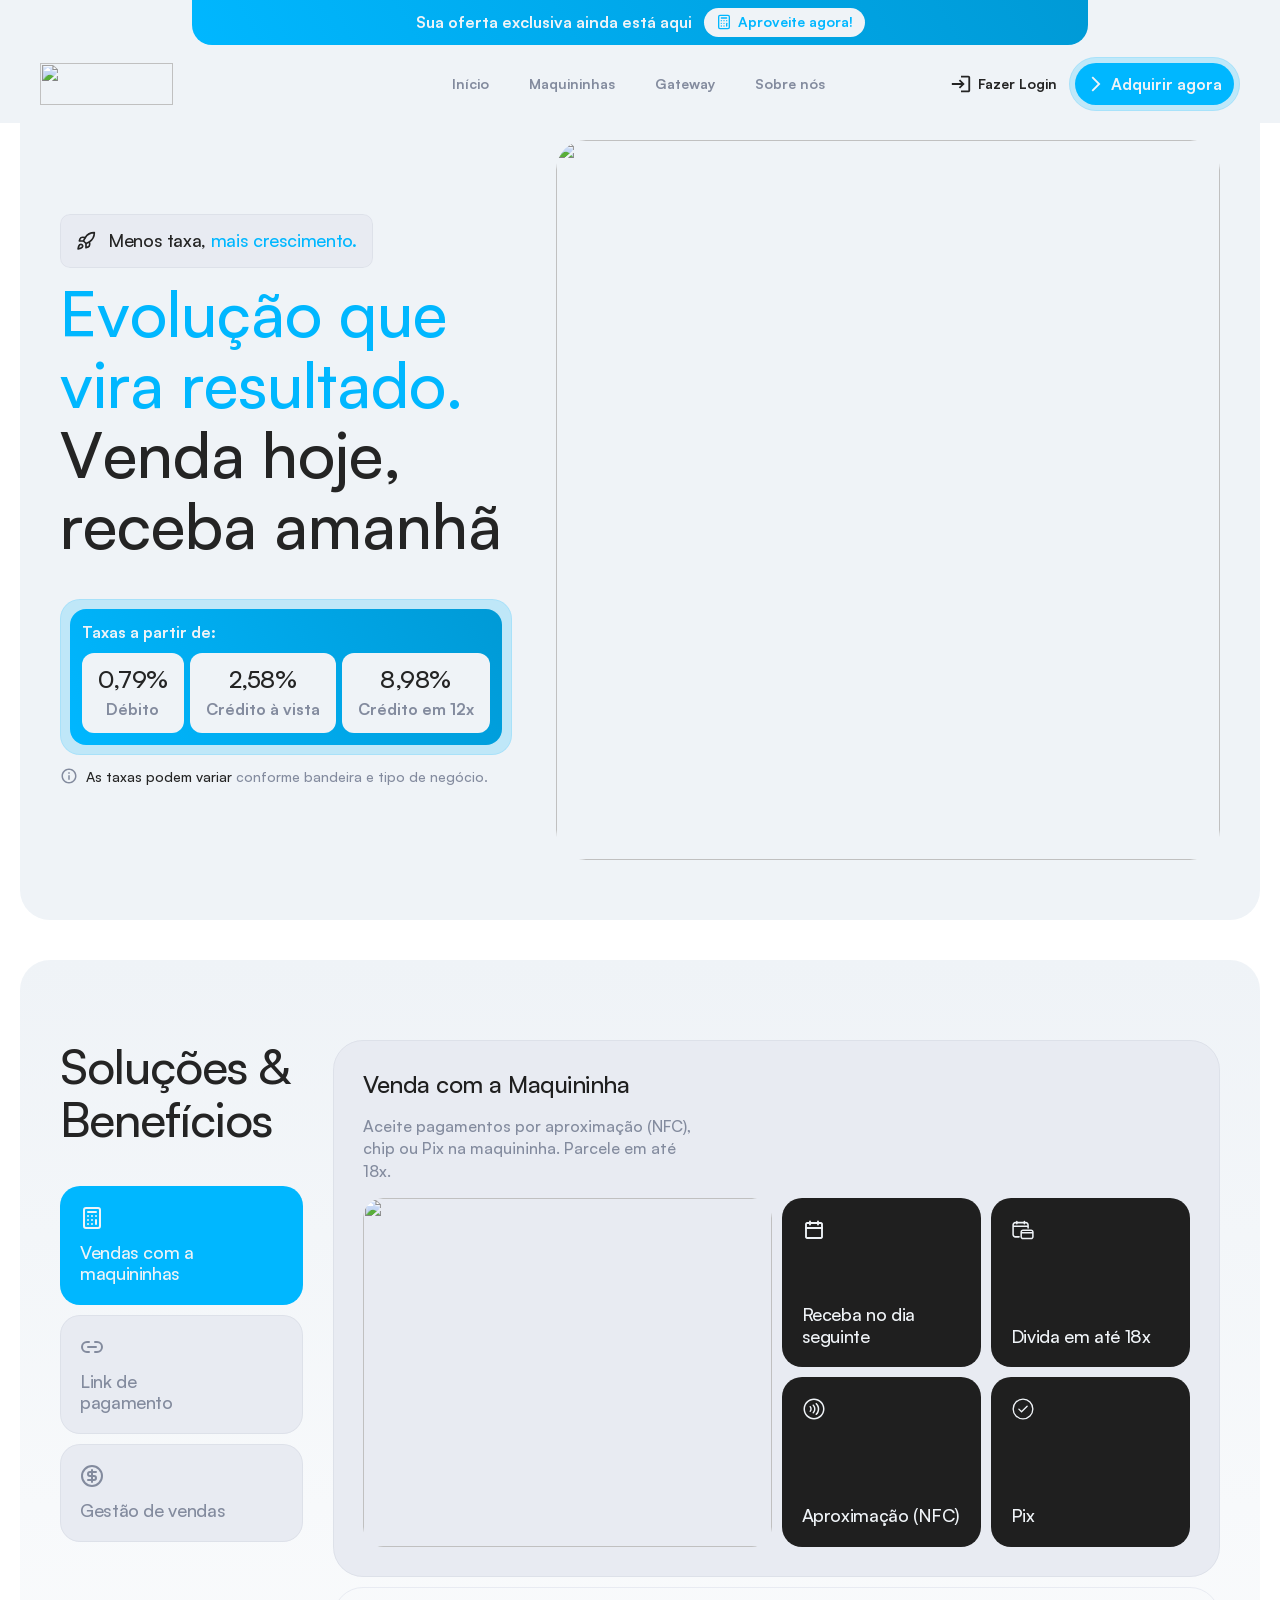
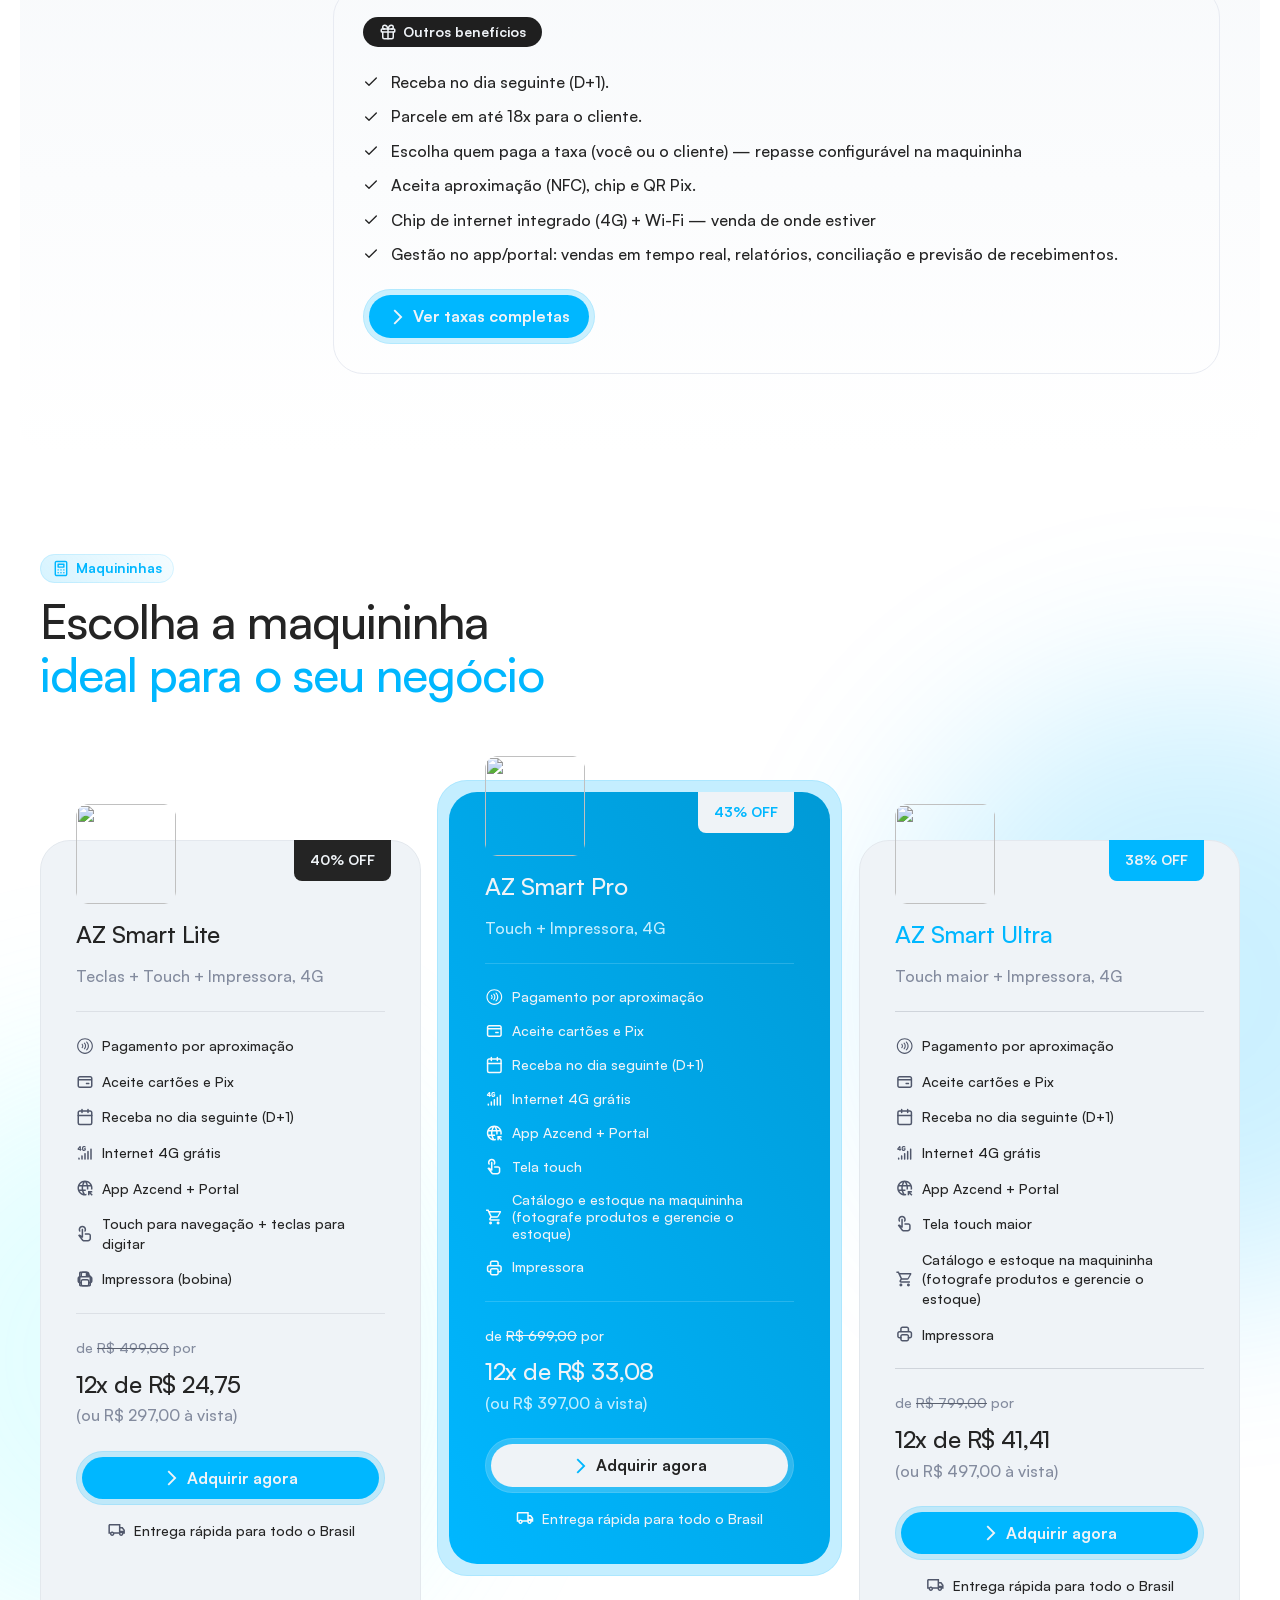
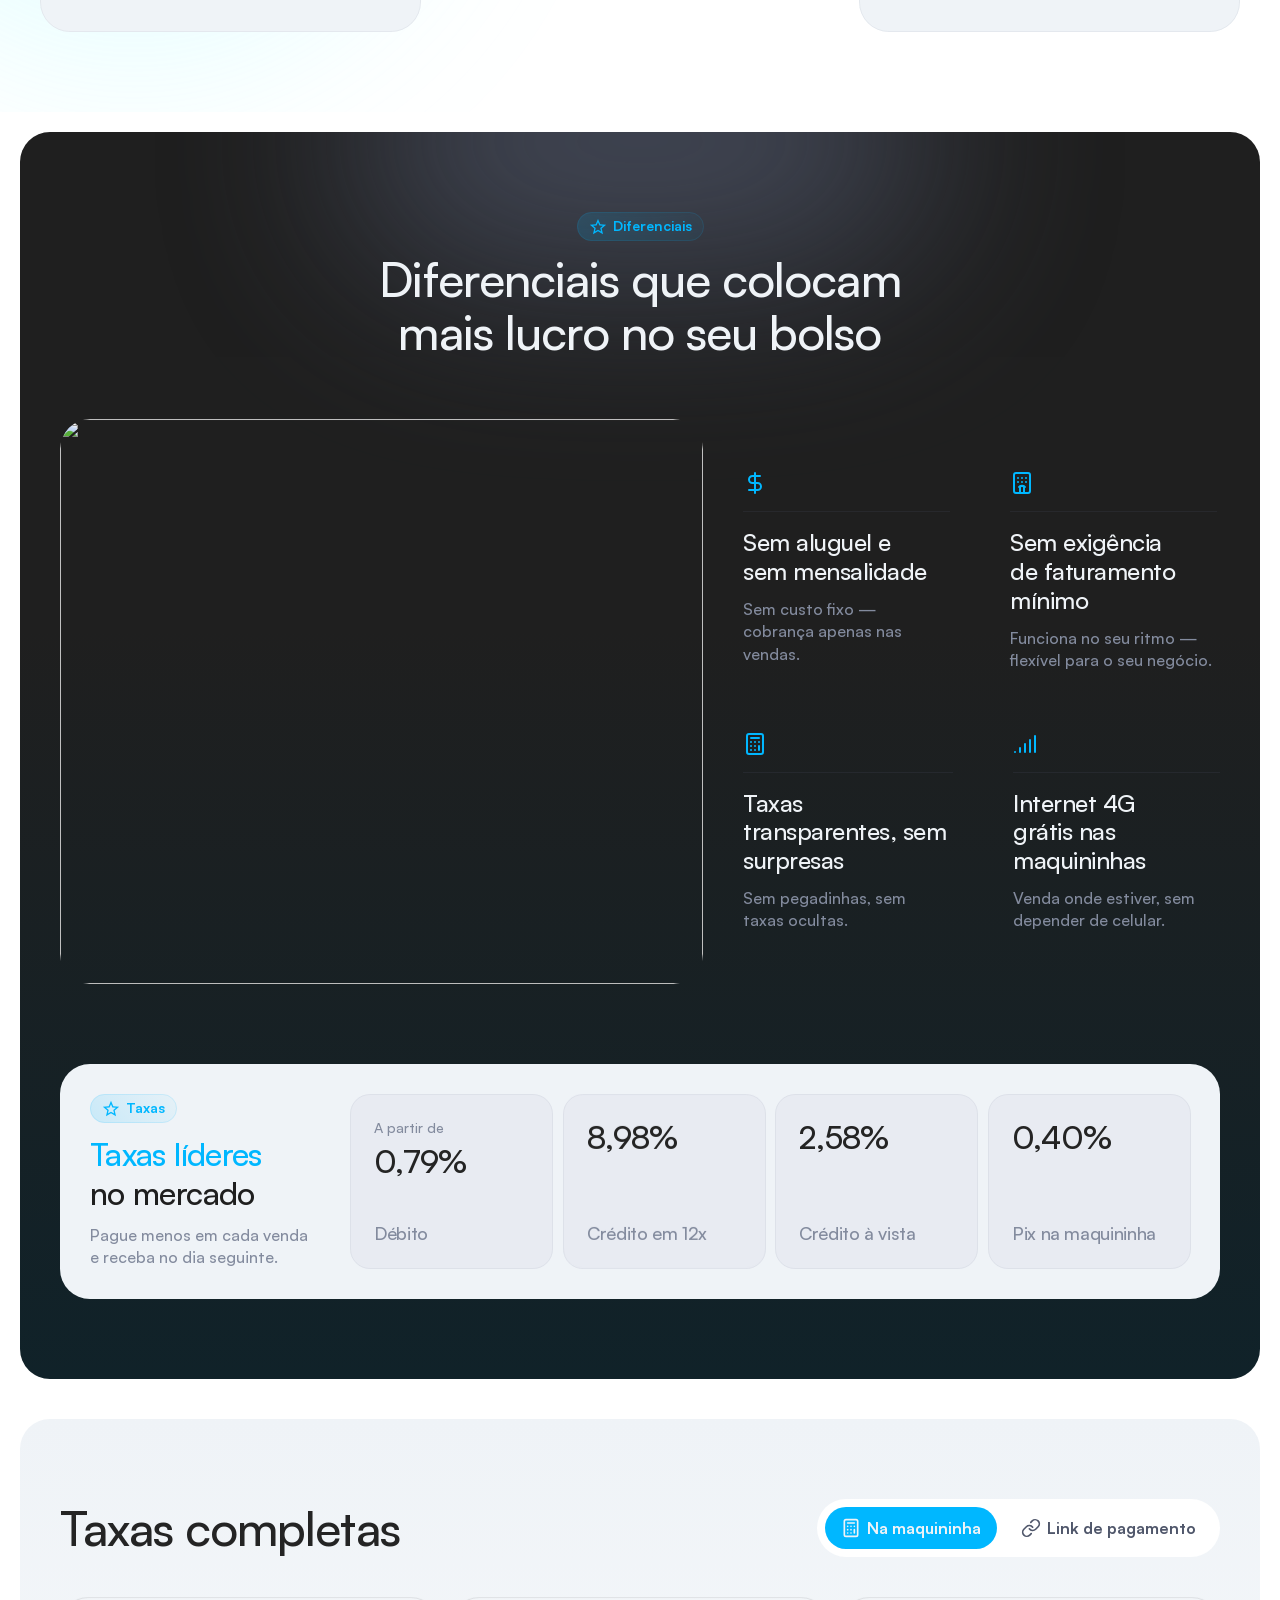
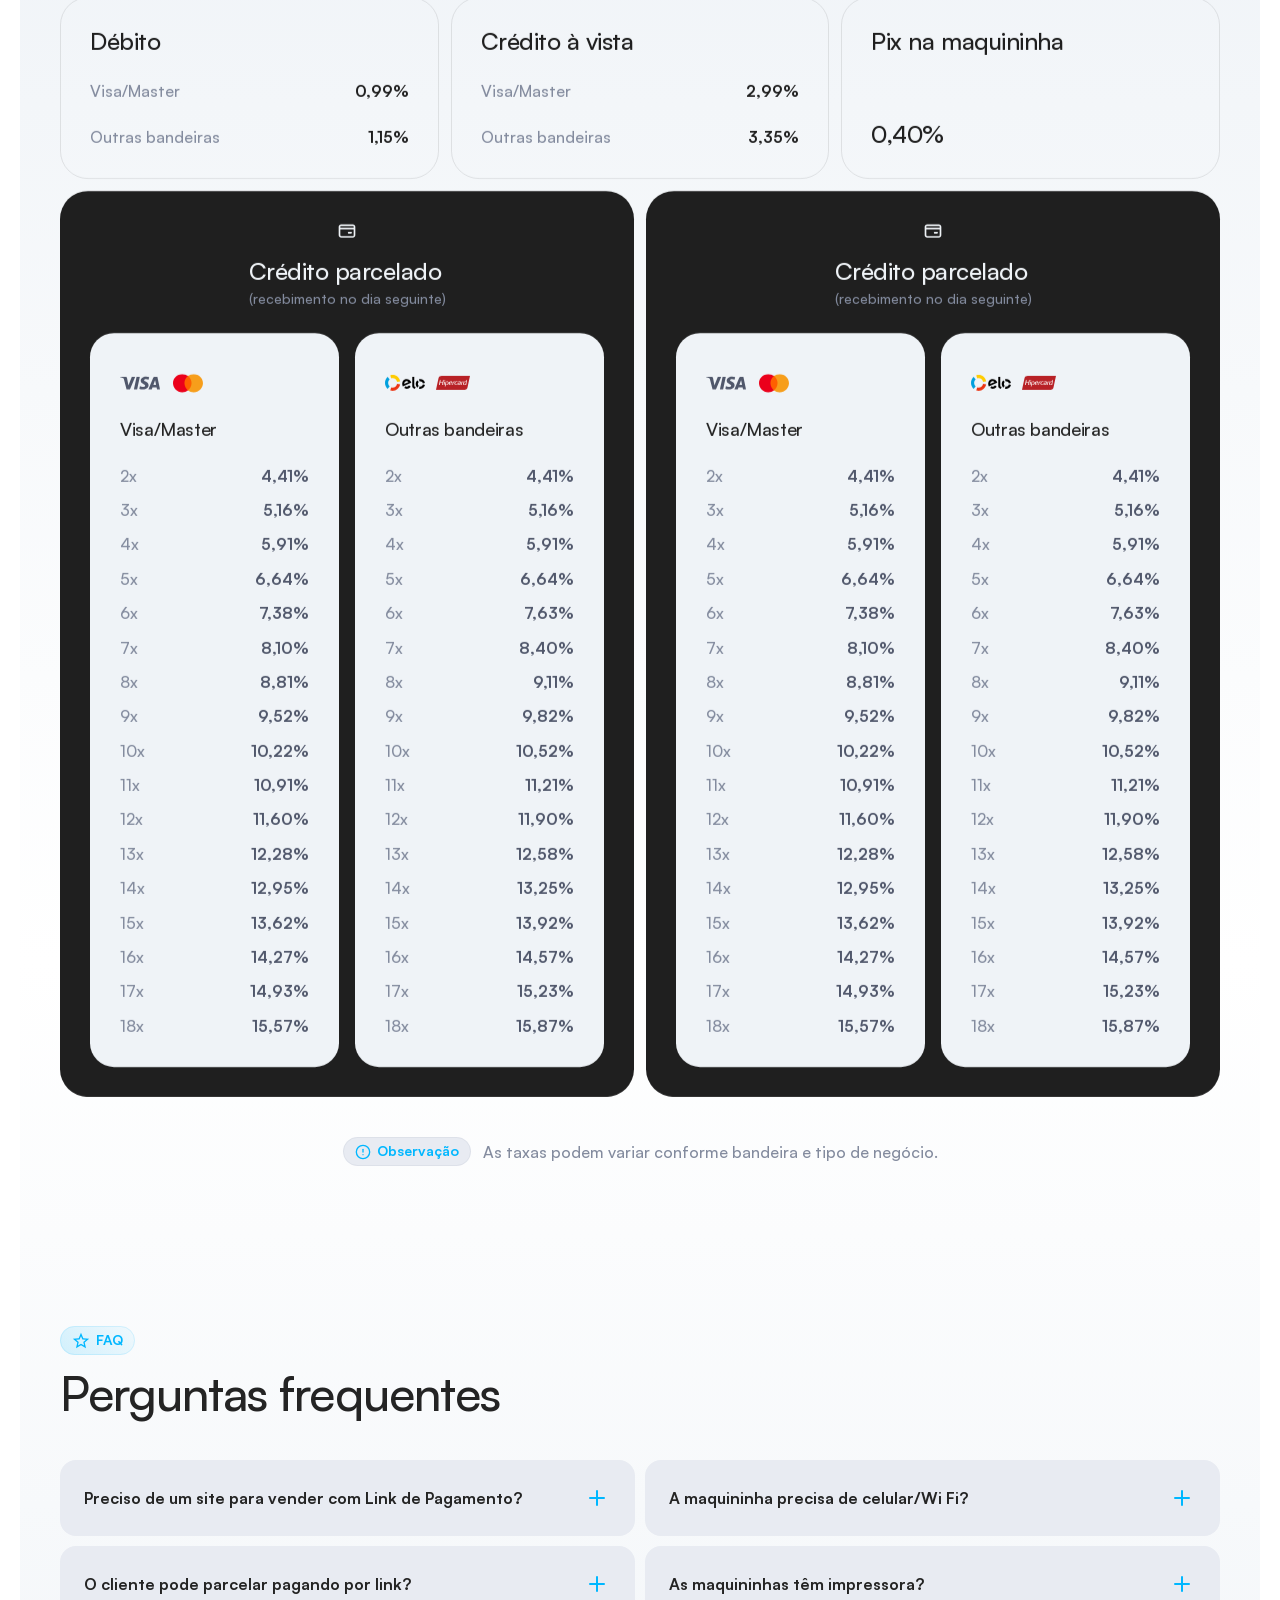
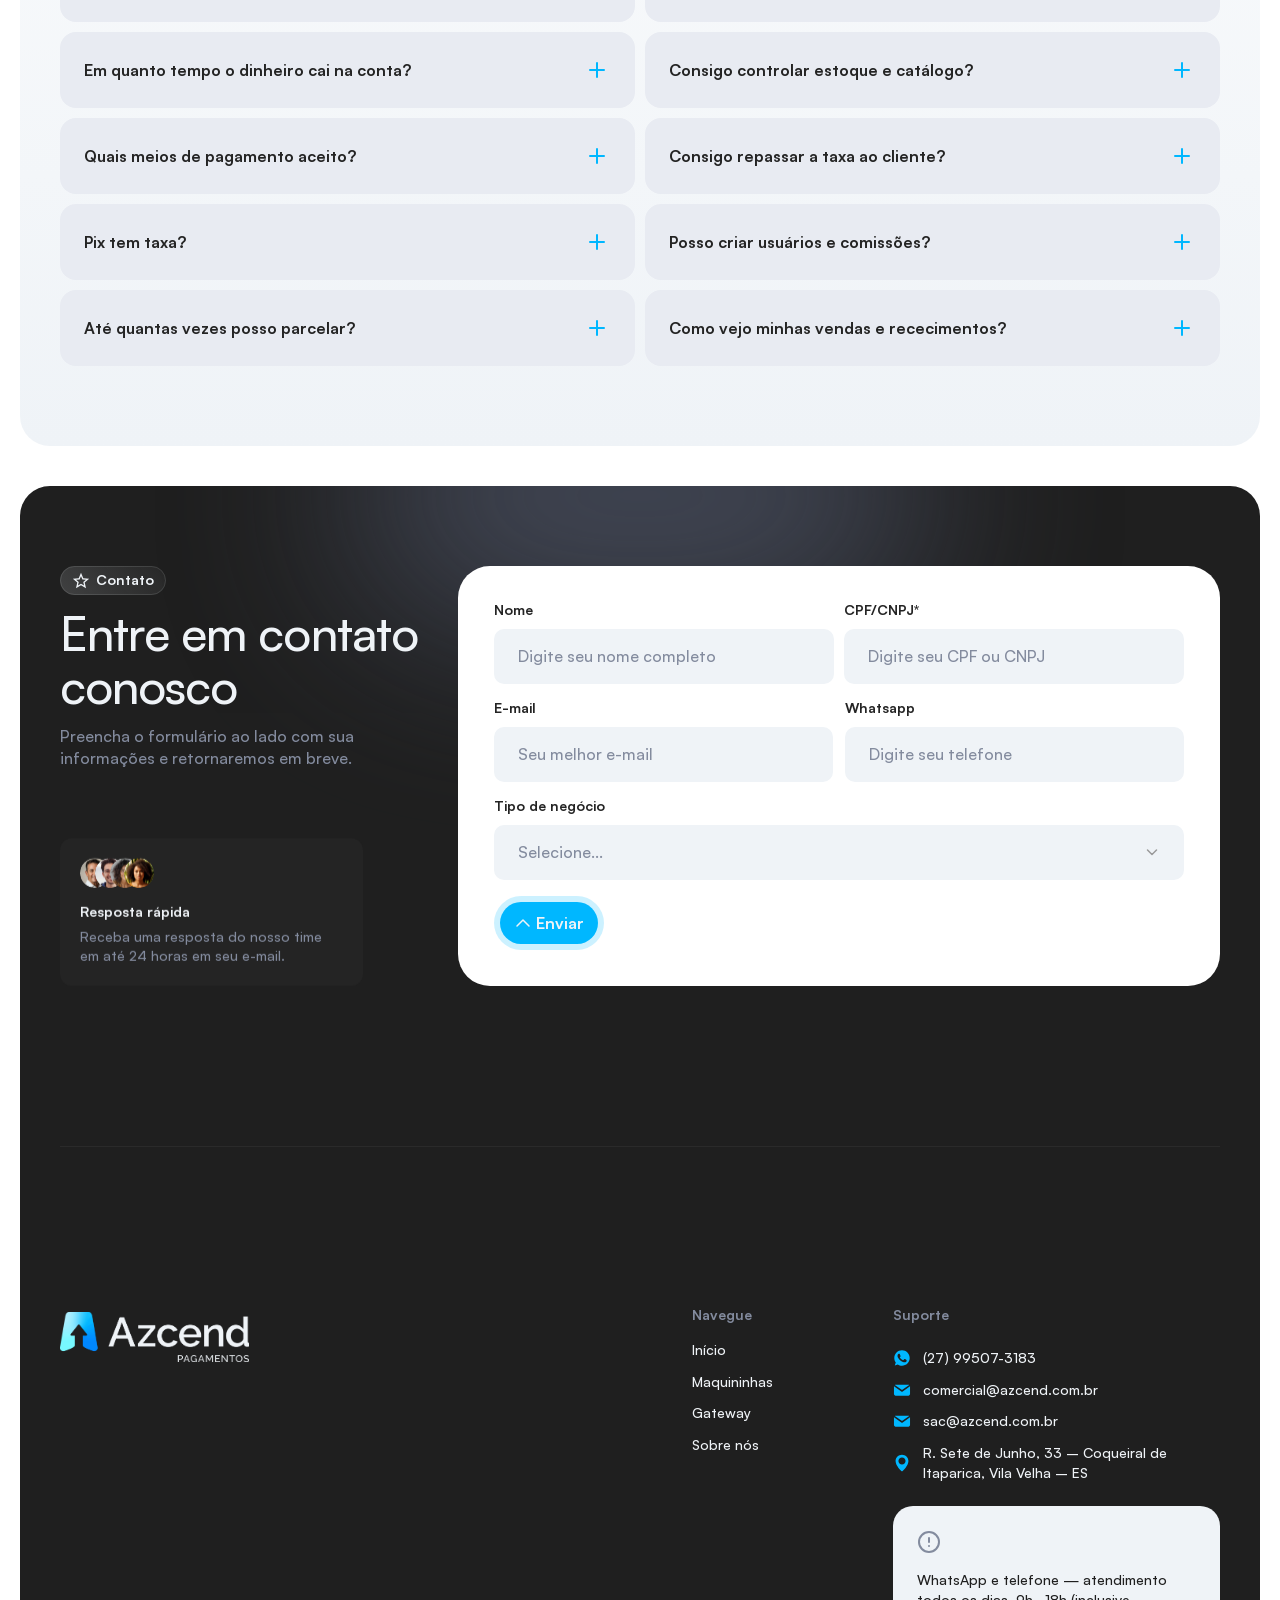
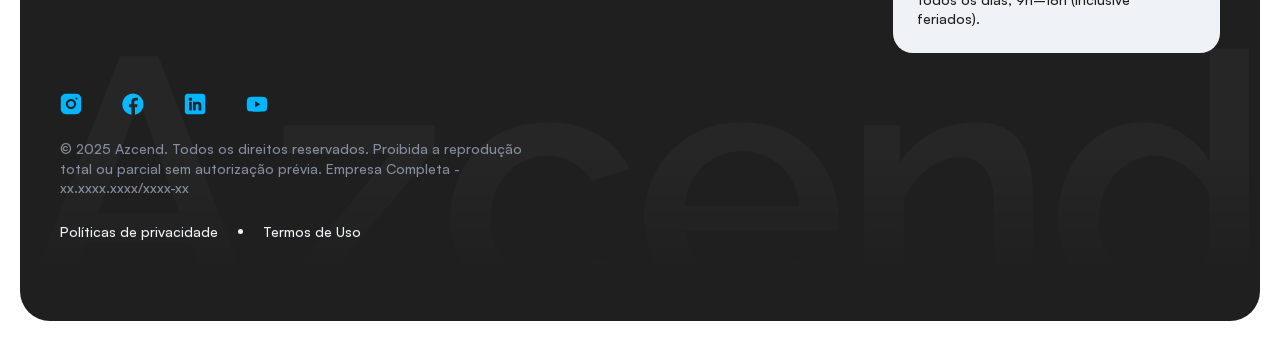
==== commit 064a9c9f: "Add core Framer/React modules to GitHub Pages; fix modulepreload URLs to use self-hosted versions in" ====
--- a/index-crm-full.html
+++ b/index-crm-full.html
@@ -264,7 +264,7 @@
 <script id="__framer__appearAnimationsContent" type="framer/appear">{"j055sa":{"default":{"initial":{"opacity":0.001,"rotate":0,"rotateX":0,"rotateY":0,"scale":1,"skewX":0,"skewY":0,"x":0,"y":-18},"animate":{"opacity":1,"rotate":0,"rotateX":0,"rotateY":0,"scale":1,"skewX":0,"skewY":0,"transition":{"delay":0,"duration":0.6,"ease":[0.54,0,0.57,1],"type":"tween"},"x":0,"y":0}}},"1cunwve":{"default":{"initial":{"opacity":0.001,"rotate":0,"rotateX":0,"rotateY":0,"scale":1,"skewX":0,"skewY":0,"x":0,"y":-20},"animate":{"opacity":1,"rotate":0,"rotateX":0,"rotateY":0,"scale":1,"skewX":0,"skewY":0,"transition":{"delay":0,"duration":0.7,"ease":[0.68,0,0.24,1],"type":"tween"},"x":0,"y":0}}},"oyumzf":{"default":{"initial":{"opacity":0.001,"rotate":0,"rotateX":0,"rotateY":0,"scale":1,"skewX":0,"skewY":0,"x":0,"y":-20},"animate":{"opacity":1,"rotate":0,"rotateX":0,"rotateY":0,"scale":1,"skewX":0,"skewY":0,"transition":{"delay":0.3,"duration":0.7,"ease":[0.68,0,0.24,1],"type":"tween"},"x":0,"y":0}}},"hgqtpb":{"default":{"initial":{"opacity":0.001,"rotate":0,"rotateX":0,"rotateY":0,"scale":1,"skewX":0,"skewY":0,"x":0,"y":24},"animate":{"opacity":1,"rotate":0,"rotateX":0,"rotateY":0,"scale":1,"skewX":0,"skewY":0,"transition":{"delay":0,"duration":0.7,"ease":[0.68,0,0.24,1],"type":"tween"},"x":0,"y":0}},"6nwpqa":{"initial":{"opacity":0.001,"rotate":0,"rotateX":0,"rotateY":0,"scale":1,"skewX":0,"skewY":0,"x":0,"y":24},"animate":{"opacity":1,"rotate":0,"rotateX":0,"rotateY":0,"scale":1,"skewX":0,"skewY":0,"transition":{"delay":0,"duration":0.7,"ease":[0.68,0,0.24,1],"type":"tween"},"x":0,"y":0}},"1f28xok":{"initial":{"opacity":0.001,"rotate":0,"rotateX":0,"rotateY":0,"scale":1,"skewX":0,"skewY":0,"x":0,"y":24},"animate":{"opacity":1,"rotate":0,"rotateX":0,"rotateY":0,"scale":1,"skewX":0,"skewY":0,"transition":{"delay":0,"duration":0.7,"ease":[0.68,0,0.24,1],"type":"tween"},"x":0,"y":0}}},"14woons":{"default":{"initial":{"opacity":0.001,"rotate":0,"rotateX":0,"rotateY":0,"scale":1,"skewX":0,"skewY":0,"x":0,"y":24},"animate":{"opacity":1,"rotate":0,"rotateX":0,"rotateY":0,"scale":1,"skewX":0,"skewY":0,"transition":{"delay":0,"duration":0.7,"ease":[0.68,0,0.24,1],"type":"tween"},"x":0,"y":0}}}}</script>
 <script id="__framer__breakpoints" type="framer/appear">[{"hash":"15egz23","mediaQuery":"(min-width: 1200px)"},{"hash":"1f28xok","mediaQuery":"(min-width: 810px) and (max-width: 1199.98px)"},{"hash":"6nwpqa","mediaQuery":"(max-width: 809.98px)"},{"hash":"lwfp1y","mediaQuery":"(min-width: 1200px)"},{"hash":"1a1gsr1","mediaQuery":"(min-width: 810px) and (max-width: 1199.98px)"},{"hash":"1oh17p","mediaQuery":"(max-width: 809.98px)"}]</script><script data-framer-appear-animation="no-preference">(()=>{function c(i,o,m){if(window.__framer_disable_appear_effects_optimization__||typeof animator>"u")return;let e={detail:{bg:document.hidden}};requestAnimationFrame(()=>{let a="framer-appear-start";performance.mark(a,e),animator.animateAppearEffects(JSON.parse(window.__framer__appearAnimationsContent.text),(s,p,d)=>{let t=document.querySelector(s);if(t)for(let[r,f]of Object.entries(p))animator.startOptimizedAppearAnimation(t,r,f,d[r])},i,o,m&&window.matchMedia("(prefers-reduced-motion:reduce)").matches===!0,animator.getActiveVariantHash(JSON.parse(window.__framer__breakpoints.text)));let n="framer-appear-end";performance.mark(n,e),performance.measure("framer-appear",{start:a,end:n,detail:e.detail})})}return c})()("data-framer-appear-id","__Appear_Animation_Transform__",false)</script>
 <script>typeof document<"u"&&(window.process={...window.process,env:{...window.process?.env,NODE_ENV:"production"}});</script>
-<link fetchpriority="low" href="https://framerusercontent.com/sites/y4XsqCykzphGZPXGVgd05/react.B8vArxmH.mjs" rel="modulepreload"/><link fetchpriority="low" href="https://framerusercontent.com/sites/y4XsqCykzphGZPXGVgd05/rolldown-runtime.DqJrGdx2.mjs" rel="modulepreload"/><link fetchpriority="low" href="https://framerusercontent.com/sites/y4XsqCykzphGZPXGVgd05/motion.C9XSab-L.mjs" rel="modulepreload"/><link fetchpriority="low" href="https://framerusercontent.com/sites/y4XsqCykzphGZPXGVgd05/framer.YQS8SfxV.mjs" rel="modulepreload"/><link fetchpriority="low" href="https://framerusercontent.com/sites/y4XsqCykzphGZPXGVgd05/shared-lib.FXkZXVDi.mjs" rel="modulepreload"/><link fetchpriority="low" href="https://framerusercontent.com/sites/y4XsqCykzphGZPXGVgd05/xEw5hLiWx1PJKpw5CQSSnYRoPVCkHj2BxZsN5INb4n0.9P1TIel4.mjs" rel="modulepreload"/><link fetchpriority="low" href="https://framerusercontent.com/sites/y4XsqCykzphGZPXGVgd05/script_main.BwsjSy7l.mjs" rel="modulepreload"/><script async="" data-framer-bundle="main" fetchpriority="low" src="https://magodogpt.github.io/azcend-website/assets/scripts/script_main_6d0489cf00d7.mjs" type="module"></script><div aria-hidden="true" id="svg-templates" style="position: absolute;  bottom: 0; left: 0; width: 0; height: 0; z-index: 0; contain: strict">
+<link fetchpriority="low" href="https://magodogpt.github.io/azcend-website/assets/scripts/react.B8vArxmH.mjs" rel="modulepreload"/><link fetchpriority="low" href="https://magodogpt.github.io/azcend-website/assets/scripts/rolldown-runtime.DqJrGdx2.mjs" rel="modulepreload"/><link fetchpriority="low" href="https://magodogpt.github.io/azcend-website/assets/scripts/motion.C9XSab-L.mjs" rel="modulepreload"/><link fetchpriority="low" href="https://magodogpt.github.io/azcend-website/assets/scripts/framer.YQS8SfxV.mjs" rel="modulepreload"/><link fetchpriority="low" href="https://magodogpt.github.io/azcend-website/assets/scripts/shared-lib.FXkZXVDi.mjs" rel="modulepreload"/><link fetchpriority="low" href="https://magodogpt.github.io/azcend-website/assets/scripts/xEw5hLiWx1PJKpw5CQSSnYRoPVCkHj2BxZsN5INb4n0.9P1TIel4.mjs" rel="modulepreload"/><script async="" data-framer-bundle="main" fetchpriority="low" src="https://magodogpt.github.io/azcend-website/assets/scripts/script_main_6d0489cf00d7.mjs" type="module"></script><div aria-hidden="true" id="svg-templates" style="position: absolute;  bottom: 0; left: 0; width: 0; height: 0; z-index: 0; contain: strict">
 <svg fill="none" height="18" id="svg-45109340_3395" viewbox="0 0 18 18" width="18">
 <path d="M2.25 9C2.25 8.11358 2.42459 7.23583 2.76381 6.41689C3.10303 5.59794 3.60023 4.85382 4.22703 4.22703C4.85382 3.60023 5.59794 3.10303 6.41689 2.76381C7.23583 2.42459 8.11358 2.25 9 2.25C9.88642 2.25 10.7642 2.42459 11.5831 2.76381C12.4021 3.10303 13.1462 3.60023 13.773 4.22703C14.3998 4.85382 14.897 5.59794 15.2362 6.41689C15.5754 7.23583 15.75 8.11358 15.75 9C15.75 10.7902 15.0388 12.5071 13.773 13.773C12.5071 15.0388 10.7902 15.75 9 15.75C7.20979 15.75 5.4929 15.0388 4.22703 13.773C2.96116 12.5071 2.25 10.7902 2.25 9ZM9 1.125C6.91142 1.125 4.90838 1.95469 3.43153 3.43153C1.95469 4.90838 1.125 6.91142 1.125 9C1.125 11.0886 1.95469 13.0916 3.43153 14.5685C4.90838 16.0453 6.91142 16.875 9 16.875C11.0886 16.875 13.0916 16.0453 14.5685 14.5685C16.0453 13.0916 16.875 11.0886 16.875 9C16.875 6.91142 16.0453 4.90838 14.5685 3.43153C13.0916 1.95469 11.0886 1.125 9 1.125ZM11.097 4.662C10.9888 4.55778 10.8445 4.49956 10.6942 4.49956C10.544 4.49956 10.3997 4.55778 10.2915 4.662C10.2388 4.71289 10.1968 4.77389 10.1682 4.84134C10.1395 4.9088 10.1248 4.98134 10.1248 5.05463C10.1248 5.12791 10.1395 5.20045 10.1682 5.26791C10.1968 5.33536 10.2388 5.39636 10.2915 5.44725C10.7691 5.90754 11.1489 6.45939 11.4084 7.06982C11.6679 7.68024 11.8016 8.33672 11.8016 9C11.8016 9.66328 11.6679 10.3198 11.4084 10.9302C11.1489 11.5406 10.7691 12.0925 10.2915 12.5527C10.2388 12.6036 10.1968 12.6646 10.1682 12.7321C10.1395 12.7996 10.1248 12.8721 10.1248 12.9454C10.1248 13.0187 10.1395 13.0912 10.1682 13.1587C10.1968 13.2261 10.2388 13.2871 10.2915 13.338C10.3997 13.4422 10.544 13.5004 10.6942 13.5004C10.8445 13.5004 10.9888 13.4422 11.097 13.338C11.6802 12.776 12.1441 12.1022 12.4609 11.3568C12.7778 10.6115 12.9411 9.8099 12.9411 9C12.9411 8.1901 12.7778 7.38851 12.4609 6.64315C12.1441 5.8978 11.6802 5.22399 11.097 4.662ZM8.8245 5.7915C8.77349 5.73856 8.71234 5.69644 8.64468 5.66768C8.57703 5.63891 8.50427 5.62409 8.43075 5.62409C8.35723 5.62409 8.28447 5.63891 8.21682 5.66768C8.14916 5.69644 8.08801 5.73856 8.037 5.7915C7.93252 5.89954 7.87412 6.04396 7.87412 6.19425C7.87412 6.34454 7.93252 6.48896 8.037 6.597C8.66041 7.24115 9.00894 8.10246 9.00894 8.99888C9.00894 9.8953 8.66041 10.7566 8.037 11.4008C7.93252 11.5088 7.87412 11.6532 7.87412 11.8035C7.87412 11.9538 7.93252 12.0982 8.037 12.2063C8.08801 12.2592 8.14916 12.3013 8.21682 12.3301C8.28447 12.3588 8.35723 12.3737 8.43075 12.3737C8.50427 12.3737 8.57703 12.3588 8.64468 12.3301C8.71234 12.3013 8.77349 12.2592 8.8245 12.2063C10.5525 10.4344 10.5525 7.56337 8.8245 5.7915ZM5.78025 6.92212C5.82714 6.86803 5.88511 6.82465 5.95023 6.79492C6.01535 6.76518 6.0861 6.7498 6.15769 6.7498C6.22927 6.7498 6.30003 6.76518 6.36515 6.79492C6.43027 6.82465 6.48824 6.86803 6.53512 6.92212C7.57575 8.06962 7.57575 9.93038 6.53512 11.0779C6.48824 11.1318 6.43033 11.175 6.36532 11.2046C6.3003 11.2342 6.22969 11.2496 6.15825 11.2496C6.08681 11.2496 6.0162 11.2342 5.95118 11.2046C5.88617 11.175 5.82826 11.1318 5.78137 11.0779C5.67982 10.9628 5.62378 10.8146 5.62378 10.6611C5.62378 10.5076 5.67982 10.3593 5.78137 10.2443C6.08266 9.89976 6.24872 9.45765 6.24872 9C6.24872 8.54235 6.08266 8.10024 5.78137 7.75575C5.67982 7.64065 5.62378 7.49243 5.62378 7.33894C5.62378 7.18544 5.6787 7.03722 5.78025 6.92212Z" fill="#50576B"></path>
 </svg>
